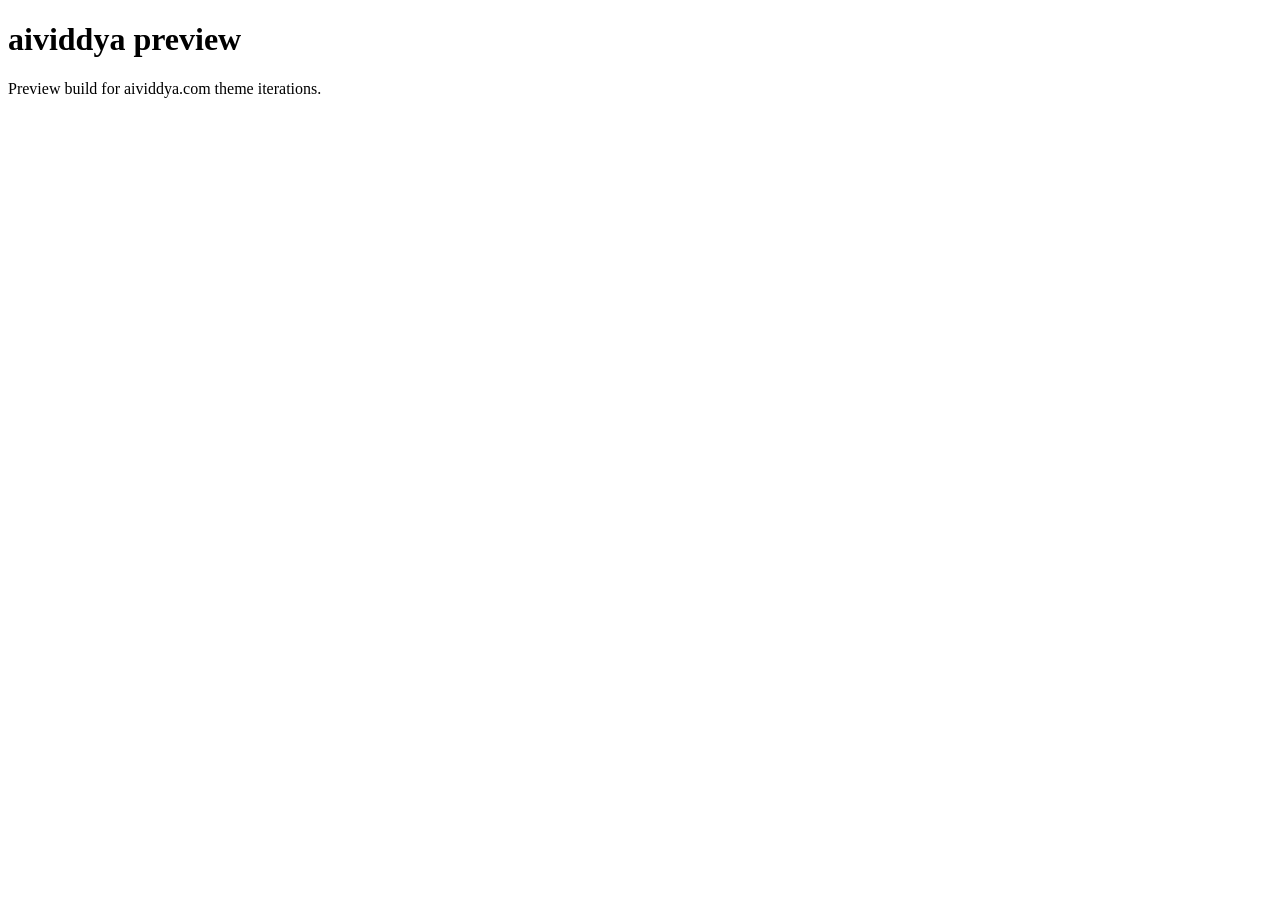
==== index.html @ b7824861 "Create index.html" ====
<!DOCTYPE html>
<html lang="en">
<head>
  <meta charset="utf-8">
  <meta name="viewport" content="width=device-width, initial-scale=1">
  <title>aividdya preview</title>
</head>
<body>
  <h1>aividdya preview</h1>
  <p>Preview build for aividdya.com theme iterations.</p>
</body>
</html>
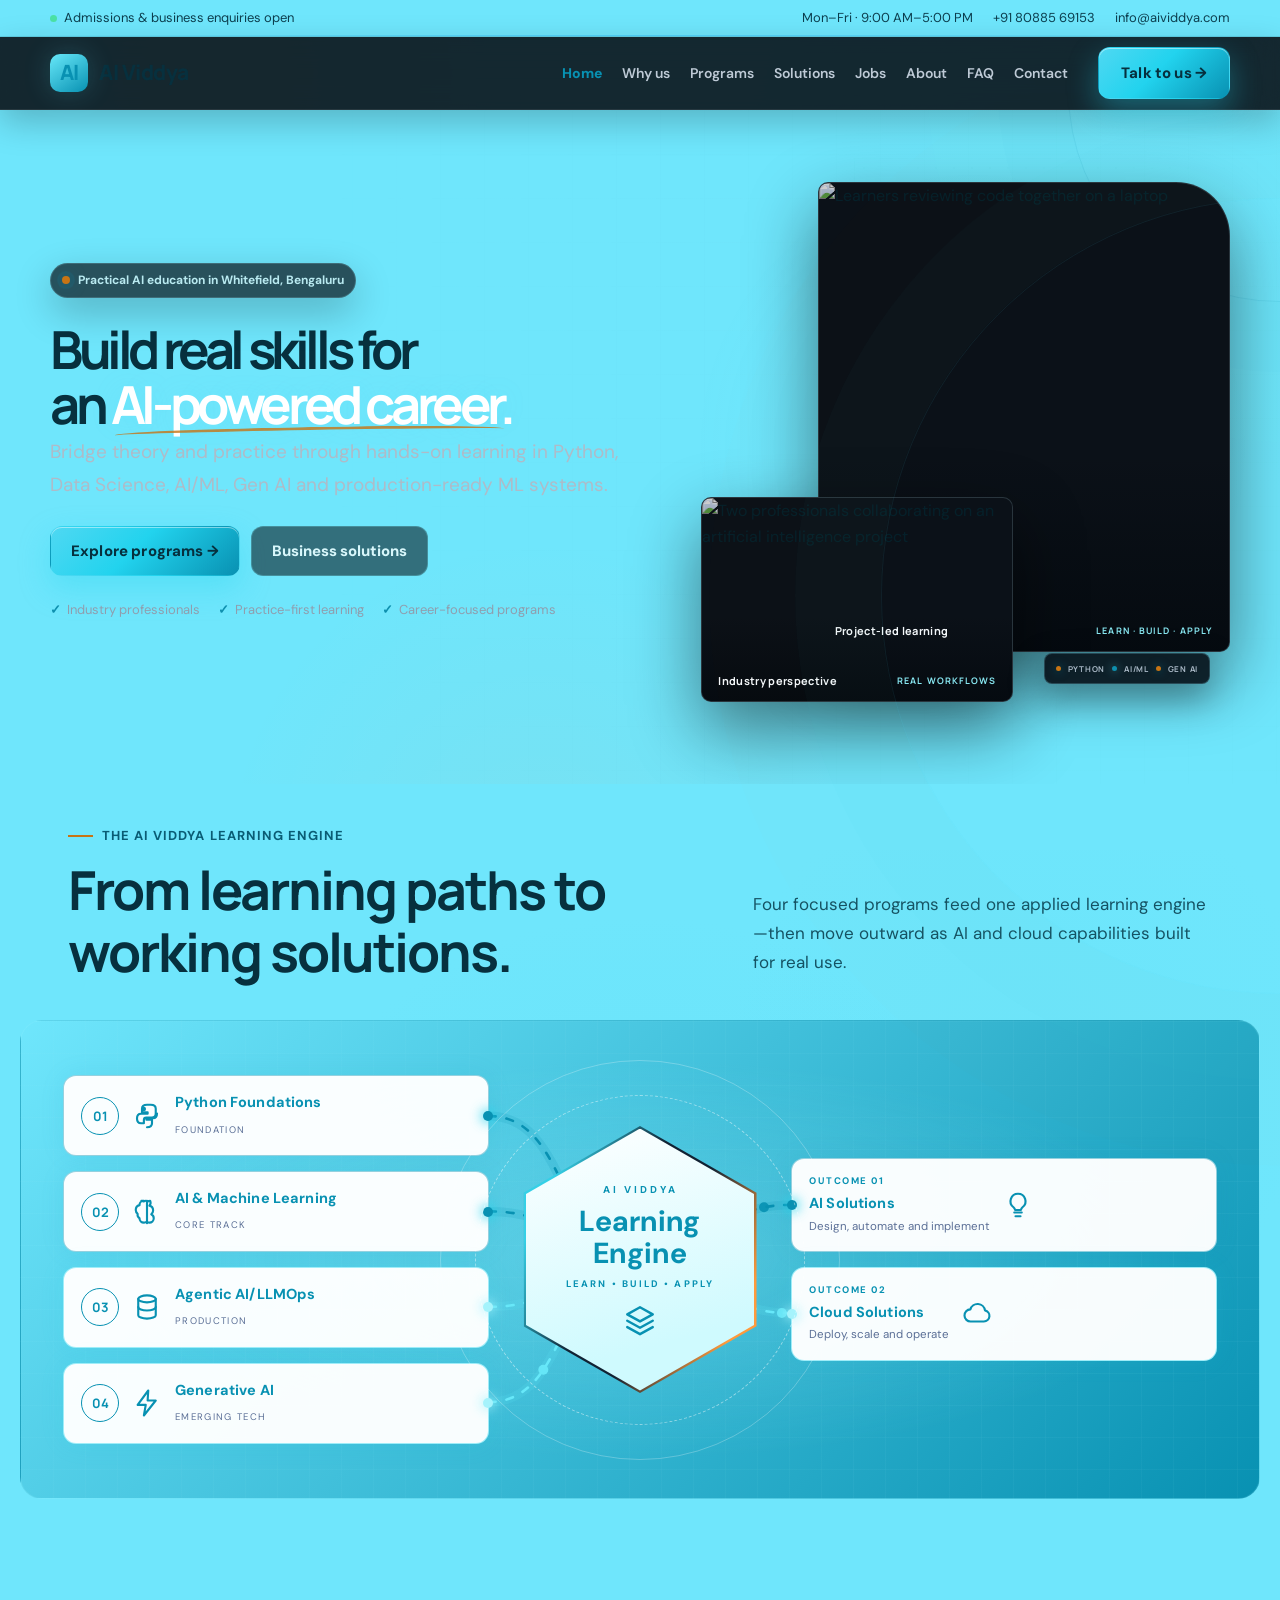
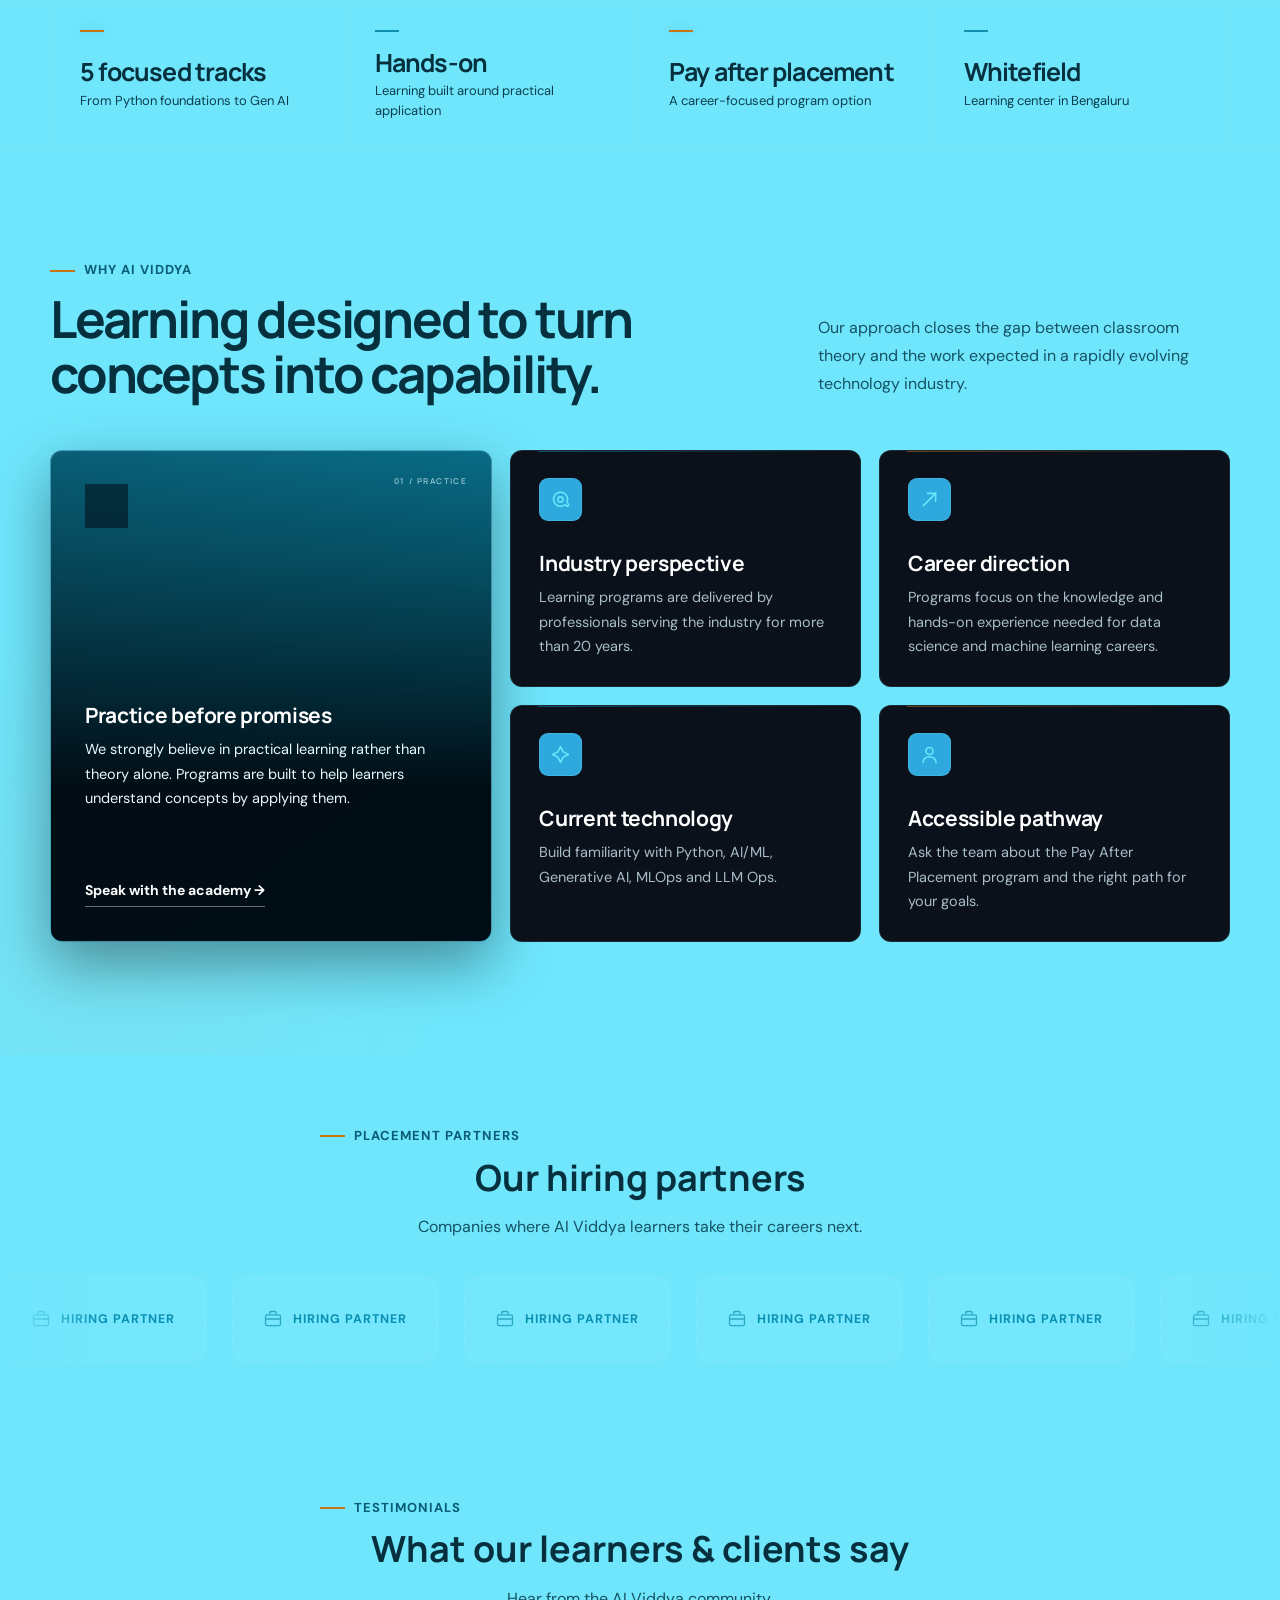
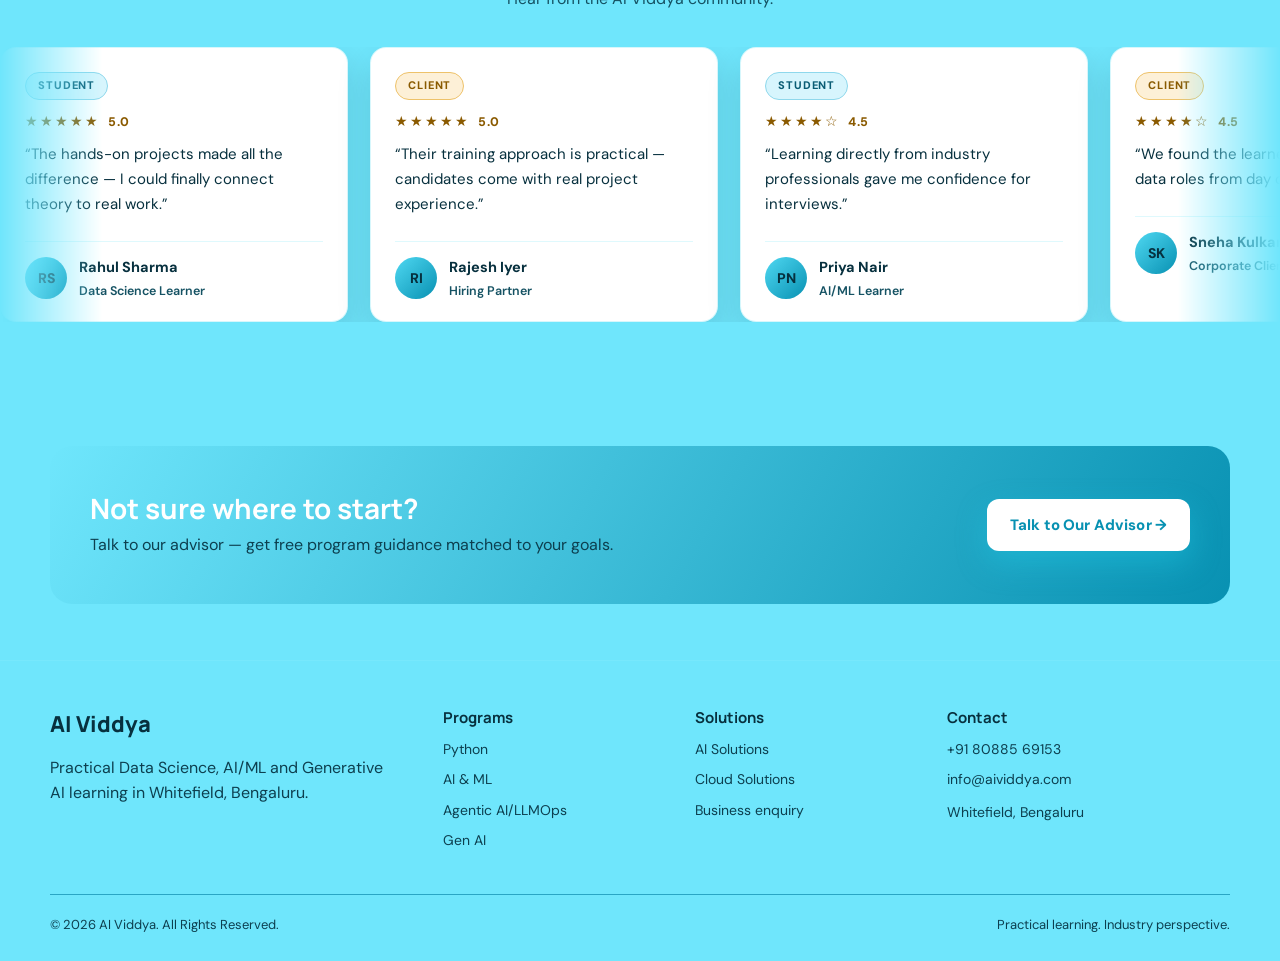
==== commit 13147ec5: "Preview build v1 - theme iteration" ====
--- a/index.html
+++ b/index.html
@@ -1,12 +1,143 @@
-<!DOCTYPE html>
+<!doctype html>
 <html lang="en">
 <head>
-  <meta charset="utf-8">
-  <meta name="viewport" content="width=device-width, initial-scale=1">
-  <title>aividdya preview</title>
+  <meta charset="utf-8" />
+  <meta name="viewport" content="width=device-width, initial-scale=1, viewport-fit=cover" />
+  <meta name="color-scheme" content="light dark" />
+  <link rel="icon" href="data:," />
+  <title>AI Viddya — Practical AI & Data Science Learning</title>
+  <meta name="description" content="Hands-on Python, AI/ML, Agentic AI/LLMOps, Generative AI and industrial training in Whitefield, Bengaluru." />
+  <link rel="preconnect" href="https://fonts.googleapis.com">
+  <link rel="preconnect" href="https://fonts.gstatic.com" crossorigin>
+  <link href="https://fonts.googleapis.com/css2?family=DM+Sans:wght@400;500;600;700&family=Manrope:wght@500;600;700;800&display=swap" rel="stylesheet">
+  
+
+
+
+<link rel="stylesheet" href="styles.css?v=20261014f">
 </head>
 <body>
-  <h1>aividdya preview</h1>
-  <p>Preview build for aividdya.com theme iterations.</p>
+<div class="utility"><div class="wrap"><span><span class="status-dot"></span>Admissions & business enquiries open</span><div class="utility-links"><span>Mon–Fri · 9:00 AM–5:00 PM</span><a href="tel:+918088569153">+91 80885 69153</a><a href="mailto:info@aividdya.com">info@aividdya.com</a></div></div></div>
+  <header><nav class="wrap"><a class="brand" href="index.html" aria-label="AI Viddya home"><span class="brand-mark">AI</span><span>AI Viddya</span></a><div class="navlinks" id="navlinks"><a href="index.html" class="active">Home</a><a href="why-us.html">Why us</a><a href="programs.html">Programs</a><a href="solutions.html">Solutions</a><a href="jobs.html">Jobs</a><a href="about.html">About</a><a href="faq.html">FAQ</a><a href="contact.html">Contact</a></div><a class="nav-cta" href="contact.html">Talk to us →</a><button class="menu" id="menu" aria-label="Open navigation" aria-expanded="false">☰</button></nav></header><section class="hero" id="home"><div class="wrap hero-grid"><div class="hero-copy"><div class="eyebrow">Practical AI education in Whitefield, Bengaluru</div><h1>Build real skills for an <span>AI-powered career.</span></h1><p>Bridge theory and practice through hands-on learning in Python, Data Science, AI/ML, Gen AI and production-ready ML systems.</p><div class="actions"><a class="btn primary" href="programs.html">Explore programs →</a><a class="btn secondary" href="solutions.html">Business solutions</a></div><div class="hero-note"><span>Industry professionals</span><span>Practice-first learning</span><span>Career-focused programs</span></div></div><div class="hero-gallery" aria-label="Hands-on AI and software learning"><figure class="hero-shot hero-shot-main"><img fetchpriority="high" decoding="async" src="assets/css-bg.jpg" alt="Learners reviewing code together on a laptop"><figcaption>Project-led learning <span>LEARN · BUILD · APPLY</span></figcaption></figure><figure class="hero-shot hero-shot-detail"><img loading="lazy" decoding="async" src="assets/about-img1.jpg" alt="Two professionals collaborating on an artificial intelligence project"><figcaption>Industry perspective <span>REAL WORKFLOWS</span></figcaption></figure><div class="hero-track" aria-hidden="true"><i></i><span>PYTHON</span><i></i><span>AI/ML</span><i></i><span>GEN AI</span></div></div></div></section>
+    <section class="engine-showcase pipeline-showcase" aria-labelledby="engine-title"><div class="wrap"><div class="orbital-heading"><div><div class="kicker">The AI Viddya learning engine</div><h2 id="engine-title">From learning paths to working solutions.</h2></div><p>Four focused programs feed one applied learning engine—then move outward as AI and cloud capabilities built for real use.</p></div><div class="le-stage" id="leStage" aria-label="AI Viddya Learning Engine: programs flowing into AI and cloud outcomes">
+      <div class="le-grid">
+        <div class="le-inputs">
+          <article class="le-card warm reveal" data-port="right"><span class="le-num">01</span><span class="le-ico"><svg viewBox="0 0 24 24" fill="none" stroke="currentColor" stroke-width="1.7" stroke-linecap="round" stroke-linejoin="round"><path d="M12 3c-2.5 0-4 1.2-4 3.2V9h4.5v1.2H7.2C5 10.2 4 11.6 4 14s1.2 3.8 3.2 3.8h2.3v-2.6c0-1 .8-1.9 1.9-1.9h4.4c1.9 0 3.2-1.3 3.2-3.5V6.2C19 4.2 17.5 3 15 3h-3z"/><circle cx="9.4" cy="6.4" r="1" fill="currentColor"/><path d="M12 21c2.5 0 4-1.2 4-3.2V15h-4.5v-1.2h5.3c2.2 0 3.2-1.4 3.2-3.8"/></svg></span><div class="le-txt"><strong>Python Foundations</strong><small>FOUNDATION</small></div><i class="le-dot"></i></article>
+          <article class="le-card warm reveal" data-port="right"><span class="le-num">02</span><span class="le-ico"><svg viewBox="0 0 24 24" fill="none" stroke="currentColor" stroke-width="1.7" stroke-linecap="round" stroke-linejoin="round"><path d="M9.5 3A3.5 3.5 0 0 0 6 6.5c-1.8.4-3 2-3 3.9 0 1.2.6 2.3 1.5 3A3.5 3.5 0 0 0 6 17c0 2 1.6 3.5 3.5 3.5.6 0 1.2-.2 1.7-.4.3 0 .7 0 1 0 .5.2 1.1.4 1.7.4 1.9 0 3.5-1.5 3.5-3.5 0-1.4-.8-2.6-2-3.2.9-.7 1.5-1.8 1.5-3 0-1.9-1.2-3.5-3-3.9A3.5 3.5 0 0 0 14.5 3c-.7 0-1.4.2-2 .6-.4-.3-1-.6-1.5-.6s-1.1.3-1.5.6c-.6-.4-1.3-.6-2-.6z"/><path d="M12 3v18"/></svg></span><div class="le-txt"><strong>AI &amp; Machine Learning</strong><small>CORE TRACK</small></div><i class="le-dot"></i></article>
+          <article class="le-card cool reveal" data-port="right"><span class="le-num">03</span><span class="le-ico"><svg viewBox="0 0 24 24" fill="none" stroke="currentColor" stroke-width="1.7" stroke-linecap="round" stroke-linejoin="round"><ellipse cx="12" cy="5.5" rx="7" ry="2.8"/><path d="M5 5.5v13c0 1.5 3.1 2.8 7 2.8s7-1.3 7-2.8v-13"/><path d="M5 12c0 1.5 3.1 2.8 7 2.8s7-1.3 7-2.8"/></svg></span><div class="le-txt"><strong>Agentic AI/LLMOps</strong><small>PRODUCTION</small></div><i class="le-dot"></i></article>
+          <article class="le-card cool reveal" data-port="right"><span class="le-num">04</span><span class="le-ico"><svg viewBox="0 0 24 24" fill="none" stroke="currentColor" stroke-width="1.7" stroke-linecap="round" stroke-linejoin="round"><path d="M13 2 4.5 13.5H11L9.5 22 19 10h-6.5L13 2z"/></svg></span><div class="le-txt"><strong>Generative AI</strong><small>EMERGING TECH</small></div><i class="le-dot"></i></article>
+        </div>
+        <div class="le-core-wrap">
+          <div class="le-ring r1" aria-hidden="true"></div>
+          <div class="le-ring r2" aria-hidden="true"></div>
+          <div class="le-hex-outer"><div class="le-hex">
+            <span class="le-brand">AI VIDDYA</span>
+            <strong>Learning<br>Engine</strong>
+            <em>LEARN &bull; BUILD &bull; APPLY</em>
+            <span class="le-layers"><svg viewBox="0 0 24 24" fill="none" stroke="currentColor" stroke-width="1.7" stroke-linecap="round" stroke-linejoin="round"><path d="M12 3 3 8l9 5 9-5-9-5z"/><path d="M3 12.5l9 5 9-5"/><path d="M3 17l9 5 9-5"/></svg></span>
+          </div></div>
+        </div>
+        <div class="le-outputs">
+          <article class="le-card outcome warm reveal" data-port="left"><div class="le-txt"><small class="le-k">OUTCOME 01</small><strong>AI Solutions</strong><em>Design, automate and implement</em></div><span class="le-ico"><svg viewBox="0 0 24 24" fill="none" stroke="currentColor" stroke-width="1.7" stroke-linecap="round" stroke-linejoin="round"><path d="M9 18h6M10 21h4"/><path d="M12 3a6 6 0 0 0-3.6 10.8c.7.6 1.1 1.3 1.3 2.2h4.6c.2-.9.6-1.6 1.3-2.2A6 6 0 0 0 12 3z"/></svg></span><i class="le-dot"></i></article>
+          <article class="le-card outcome cool reveal" data-port="left"><div class="le-txt"><small class="le-k">OUTCOME 02</small><strong>Cloud Solutions</strong><em>Deploy, scale and operate</em></div><span class="le-ico"><svg viewBox="0 0 24 24" fill="none" stroke="currentColor" stroke-width="1.7" stroke-linecap="round" stroke-linejoin="round"><path d="M17.5 18a4.5 4.5 0 0 0 .9-8.9A6 6 0 0 0 6.7 8.3 4.8 4.8 0 0 0 7 18h10.5z"/></svg></span><i class="le-dot"></i></article>
+        </div>
+      </div>
+      <svg class="le-wires" id="leWires" aria-hidden="true"></svg>
+    </div></div></section>
+    <div class="proof"><div class="wrap proof-grid"><div class="proof-item"><strong>5 focused tracks</strong><span>From Python foundations to Gen AI</span></div><div class="proof-item"><strong>Hands-on</strong><span>Learning built around practical application</span></div><div class="proof-item"><strong>Pay after placement</strong><span>A career-focused program option</span></div><div class="proof-item"><strong>Whitefield</strong><span>Learning center in Bengaluru</span></div></div></div>
+
+    <section class="why" id="why"><div class="wrap"><div class="section-head reveal"><div><div class="kicker">Why AI Viddya</div><h2>Learning designed to turn concepts into capability.</h2></div><p>Our approach closes the gap between classroom theory and the work expected in a rapidly evolving technology industry.</p></div><div class="why-grid"><article class="why-card feature reveal"><div><div class="icon" aria-hidden="true"><svg viewBox="0 0 24 24"><path d="M4 17l5-5 4 4 7-8"/><path d="M15 8h5v5"/></svg></div><h3>Practice before promises</h3><p>We strongly believe in practical learning rather than theory alone. Programs are built to help learners understand concepts by applying them.</p></div><a href="contact.html" style="font-weight:700">Speak with the academy →</a></article><article class="why-card reveal"><div class="icon" aria-hidden="true"><svg viewBox="0 0 24 24"><circle cx="12" cy="12" r="3"/><path d="M19.4 15a8 8 0 10-2.3 3l3 2 1.4-2.1z"/></svg></div><h3>Industry perspective</h3><p>Learning programs are delivered by professionals serving the industry for more than 20 years.</p></article><article class="why-card reveal"><div class="icon" aria-hidden="true"><svg viewBox="0 0 24 24"><path d="M5 19L19 5"/><path d="M10 5h9v9"/></svg></div><h3>Career direction</h3><p>Programs focus on the knowledge and hands-on experience needed for data science and machine learning careers.</p></article><article class="why-card reveal"><div class="icon" aria-hidden="true"><svg viewBox="0 0 24 24"><path d="M12 3l3 6 6 3-6 3-3 6-3-6-6-3 6-3z"/></svg></div><h3>Current technology</h3><p>Build familiarity with Python, AI/ML, Generative AI, MLOps and LLM Ops.</p></article><article class="why-card reveal"><div class="icon" aria-hidden="true"><svg viewBox="0 0 24 24"><circle cx="12" cy="8" r="4"/><path d="M4.5 21c.7-4.2 3.2-6.5 7.5-6.5s6.8 2.3 7.5 6.5"/></svg></div><h3>Accessible pathway</h3><p>Ask the team about the Pay After Placement program and the right path for your goals.</p></article></div></div></section>
+
+    
+<section class="partners" aria-label="Hiring partners"><div class="wrap"><div class="partners-head reveal"><div class="kicker">Placement partners</div><h2>Our hiring partners</h2><p>Companies where AI Viddya learners take their careers next.</p></div></div><div class="partners-marquee"><div class="partners-track"><div class="partner-logo" aria-hidden="true"><svg viewBox="0 0 24 24" width="20" height="20" fill="none" stroke="currentColor" stroke-width="1.6" aria-hidden="true"><rect x="3" y="7" width="18" height="13" rx="2"/><path d="M8 7V5a2 2 0 0 1 2-2h4a2 2 0 0 1 2 2v2M3 12h18"/></svg><span>Hiring Partner</span></div><div class="partner-logo" aria-hidden="true"><svg viewBox="0 0 24 24" width="20" height="20" fill="none" stroke="currentColor" stroke-width="1.6" aria-hidden="true"><rect x="3" y="7" width="18" height="13" rx="2"/><path d="M8 7V5a2 2 0 0 1 2-2h4a2 2 0 0 1 2 2v2M3 12h18"/></svg><span>Hiring Partner</span></div><div class="partner-logo" aria-hidden="true"><svg viewBox="0 0 24 24" width="20" height="20" fill="none" stroke="currentColor" stroke-width="1.6" aria-hidden="true"><rect x="3" y="7" width="18" height="13" rx="2"/><path d="M8 7V5a2 2 0 0 1 2-2h4a2 2 0 0 1 2 2v2M3 12h18"/></svg><span>Hiring Partner</span></div><div class="partner-logo" aria-hidden="true"><svg viewBox="0 0 24 24" width="20" height="20" fill="none" stroke="currentColor" stroke-width="1.6" aria-hidden="true"><rect x="3" y="7" width="18" height="13" rx="2"/><path d="M8 7V5a2 2 0 0 1 2-2h4a2 2 0 0 1 2 2v2M3 12h18"/></svg><span>Hiring Partner</span></div><div class="partner-logo" aria-hidden="true"><svg viewBox="0 0 24 24" width="20" height="20" fill="none" stroke="currentColor" stroke-width="1.6" aria-hidden="true"><rect x="3" y="7" width="18" height="13" rx="2"/><path d="M8 7V5a2 2 0 0 1 2-2h4a2 2 0 0 1 2 2v2M3 12h18"/></svg><span>Hiring Partner</span></div><div class="partner-logo" aria-hidden="true"><svg viewBox="0 0 24 24" width="20" height="20" fill="none" stroke="currentColor" stroke-width="1.6" aria-hidden="true"><rect x="3" y="7" width="18" height="13" rx="2"/><path d="M8 7V5a2 2 0 0 1 2-2h4a2 2 0 0 1 2 2v2M3 12h18"/></svg><span>Hiring Partner</span></div><div class="partner-logo" aria-hidden="true"><svg viewBox="0 0 24 24" width="20" height="20" fill="none" stroke="currentColor" stroke-width="1.6" aria-hidden="true"><rect x="3" y="7" width="18" height="13" rx="2"/><path d="M8 7V5a2 2 0 0 1 2-2h4a2 2 0 0 1 2 2v2M3 12h18"/></svg><span>Hiring Partner</span></div><div class="partner-logo" aria-hidden="true"><svg viewBox="0 0 24 24" width="20" height="20" fill="none" stroke="currentColor" stroke-width="1.6" aria-hidden="true"><rect x="3" y="7" width="18" height="13" rx="2"/><path d="M8 7V5a2 2 0 0 1 2-2h4a2 2 0 0 1 2 2v2M3 12h18"/></svg><span>Hiring Partner</span></div><div class="partner-logo" aria-hidden="true"><svg viewBox="0 0 24 24" width="20" height="20" fill="none" stroke="currentColor" stroke-width="1.6" aria-hidden="true"><rect x="3" y="7" width="18" height="13" rx="2"/><path d="M8 7V5a2 2 0 0 1 2-2h4a2 2 0 0 1 2 2v2M3 12h18"/></svg><span>Hiring Partner</span></div><div class="partner-logo" aria-hidden="true"><svg viewBox="0 0 24 24" width="20" height="20" fill="none" stroke="currentColor" stroke-width="1.6" aria-hidden="true"><rect x="3" y="7" width="18" height="13" rx="2"/><path d="M8 7V5a2 2 0 0 1 2-2h4a2 2 0 0 1 2 2v2M3 12h18"/></svg><span>Hiring Partner</span></div><div class="partner-logo" aria-hidden="true"><svg viewBox="0 0 24 24" width="20" height="20" fill="none" stroke="currentColor" stroke-width="1.6" aria-hidden="true"><rect x="3" y="7" width="18" height="13" rx="2"/><path d="M8 7V5a2 2 0 0 1 2-2h4a2 2 0 0 1 2 2v2M3 12h18"/></svg><span>Hiring Partner</span></div><div class="partner-logo" aria-hidden="true"><svg viewBox="0 0 24 24" width="20" height="20" fill="none" stroke="currentColor" stroke-width="1.6" aria-hidden="true"><rect x="3" y="7" width="18" height="13" rx="2"/><path d="M8 7V5a2 2 0 0 1 2-2h4a2 2 0 0 1 2 2v2M3 12h18"/></svg><span>Hiring Partner</span></div>
+<!-- PARTNER LOGOS: replace each placeholder tile below with <img src="assets/partners/company-logo.png" alt="Company Name">. Client to provide real logos. Tiles are duplicated for a seamless loop. -->
+
+
+</div></div></section>
+<section class="testimonials" aria-label="Testimonials"><div class="wrap"><div class="partners-head reveal"><div class="kicker">Testimonials</div><h2>What our learners &amp; clients say</h2><p>Hear from the AI Viddya community.</p></div></div>
+<!-- PLACEHOLDER TESTIMONIALS: design placeholders only. Replace with real client/student feedback (names + quotes + photos) when received from the client. Do NOT publish as-is. -->
+<div class="t-marquee"><!-- PLACEHOLDER TESTIMONIALS: fictional names/quotes for design only. Replace with REAL client/student feedback before publishing. Do NOT go live as-is. --><div class="t-track"><article class="t-card"><span class="t-tag t-student">Student</span><div class="t-stars">★★★★★<span class="t-rating">5.0</span></div><p>&ldquo;The hands-on projects made all the difference — I could finally connect theory to real work.&rdquo;</p><div class="t-person"><span class="t-avatar">RS</span><span class="t-who"><span class="t-name">Rahul Sharma</span><span class="t-role">Data Science Learner</span></span></div></article><article class="t-card"><span class="t-tag t-client">Client</span><div class="t-stars">★★★★★<span class="t-rating">5.0</span></div><p>&ldquo;Their training approach is practical — candidates come with real project experience.&rdquo;</p><div class="t-person"><span class="t-avatar">RI</span><span class="t-who"><span class="t-name">Rajesh Iyer</span><span class="t-role">Hiring Partner</span></span></div></article><article class="t-card"><span class="t-tag t-student">Student</span><div class="t-stars">★★★★☆<span class="t-rating">4.5</span></div><p>&ldquo;Learning directly from industry professionals gave me confidence for interviews.&rdquo;</p><div class="t-person"><span class="t-avatar">PN</span><span class="t-who"><span class="t-name">Priya Nair</span><span class="t-role">AI/ML Learner</span></span></div></article><article class="t-card"><span class="t-tag t-client">Client</span><div class="t-stars">★★★★☆<span class="t-rating">4.5</span></div><p>&ldquo;We found the learners well-prepared for data roles from day one.&rdquo;</p><div class="t-person"><span class="t-avatar">SK</span><span class="t-who"><span class="t-name">Sneha Kulkarni</span><span class="t-role">Corporate Client</span></span></div></article><article class="t-card"><span class="t-tag t-student">Student</span><div class="t-stars">★★★★★<span class="t-rating">5.0</span></div><p>&ldquo;The placement support helped me understand what employers actually look for.&rdquo;</p><div class="t-person"><span class="t-avatar">AV</span><span class="t-who"><span class="t-name">Amit Verma</span><span class="t-role">Gen AI Learner</span></span></div></article><article class="t-card"><span class="t-tag t-client">Client</span><div class="t-stars">★★★★★<span class="t-rating">5.0</span></div><p>&ldquo;A reliable partner for building job-ready AI talent.&rdquo;</p><div class="t-person"><span class="t-avatar">VM</span><span class="t-who"><span class="t-name">Vikram Mehta</span><span class="t-role">Industry Client</span></span></div></article><article class="t-card"><span class="t-tag t-student">Student</span><div class="t-stars">★★★★★<span class="t-rating">5.0</span></div><p>&ldquo;The hands-on projects made all the difference — I could finally connect theory to real work.&rdquo;</p><div class="t-person"><span class="t-avatar">RS</span><span class="t-who"><span class="t-name">Rahul Sharma</span><span class="t-role">Data Science Learner</span></span></div></article><article class="t-card"><span class="t-tag t-client">Client</span><div class="t-stars">★★★★★<span class="t-rating">5.0</span></div><p>&ldquo;Their training approach is practical — candidates come with real project experience.&rdquo;</p><div class="t-person"><span class="t-avatar">RI</span><span class="t-who"><span class="t-name">Rajesh Iyer</span><span class="t-role">Hiring Partner</span></span></div></article><article class="t-card"><span class="t-tag t-student">Student</span><div class="t-stars">★★★★☆<span class="t-rating">4.5</span></div><p>&ldquo;Learning directly from industry professionals gave me confidence for interviews.&rdquo;</p><div class="t-person"><span class="t-avatar">PN</span><span class="t-who"><span class="t-name">Priya Nair</span><span class="t-role">AI/ML Learner</span></span></div></article><article class="t-card"><span class="t-tag t-client">Client</span><div class="t-stars">★★★★☆<span class="t-rating">4.5</span></div><p>&ldquo;We found the learners well-prepared for data roles from day one.&rdquo;</p><div class="t-person"><span class="t-avatar">SK</span><span class="t-who"><span class="t-name">Sneha Kulkarni</span><span class="t-role">Corporate Client</span></span></div></article><article class="t-card"><span class="t-tag t-student">Student</span><div class="t-stars">★★★★★<span class="t-rating">5.0</span></div><p>&ldquo;The placement support helped me understand what employers actually look for.&rdquo;</p><div class="t-person"><span class="t-avatar">AV</span><span class="t-who"><span class="t-name">Amit Verma</span><span class="t-role">Gen AI Learner</span></span></div></article><article class="t-card"><span class="t-tag t-client">Client</span><div class="t-stars">★★★★★<span class="t-rating">5.0</span></div><p>&ldquo;A reliable partner for building job-ready AI talent.&rdquo;</p><div class="t-person"><span class="t-avatar">VM</span><span class="t-who"><span class="t-name">Vikram Mehta</span><span class="t-role">Industry Client</span></span></div></article></div></div></section>
+
+    <div class="wrap"><div class="cta-band"><div><h2>Not sure where to start?</h2><p>Talk to our advisor — get free program guidance matched to your goals.</p></div><a class="btn primary" href="contact.html" style="background:#fff;color:#0891b2">Talk to Our Advisor →</a></div></div><footer><div class="wrap"><div class="footer-grid"><div><div class="footer-brand">AI Viddya</div><p style="max-width:340px">Practical Data Science, AI/ML and Generative AI learning in Whitefield, Bengaluru.</p></div><div class="footer-col"><h3>Programs</h3><a href="programs.html">Python</a><a href="programs.html">AI & ML</a><a href="programs.html">Agentic AI/LLMOps</a><a href="programs.html">Gen AI</a></div><div class="footer-col"><h3>Solutions</h3><a href="solutions.html">AI Solutions</a><a href="solutions.html">Cloud Solutions</a><a href="contact.html">Business enquiry</a></div><div class="footer-col"><h3>Contact</h3><a href="tel:+918088569153">+91 80885 69153</a><a href="mailto:info@aividdya.com">info@aividdya.com</a><span style="font-size:14px">Whitefield, Bengaluru</span></div></div><div class="copyright"><span>© 2026 AI Viddya. All Rights Reserved.</span><span>Practical learning. Industry perspective.</span></div></div></footer>
+<script>
+    (function(){
+      document.querySelectorAll('a[href^="#"]').forEach(function(a){a.addEventListener('click',function(e){var id=a.getAttribute('href').slice(1),el=id?document.getElementById(id):null;if(el){e.preventDefault();el.scrollIntoView({behavior:'smooth',block:'start'});history.replaceState(null,'',location.pathname+location.search)}})});
+      /* Learning Engine wires: self-healing aligned connectors */
+      (function(){
+        var stage=document.getElementById('leStage'),svg=document.getElementById('leWires');
+        if(!stage||!svg)return;
+        var NS='http://www.w3.org/2000/svg',lastKey='__init__';
+        function posKey(){
+          var k='';
+          var cards=document.querySelectorAll('#leStage .le-card');
+          for(var i=0;i<cards.length;i++){var r=cards[i].getBoundingClientRect();k+=Math.round(r.left)+':'+Math.round(r.top)+':'+Math.round(r.width)+':'+Math.round(r.height)+';';}
+          return k;
+        }
+        function draw(){
+          if(window.innerWidth<=900){svg.innerHTML='';return}
+          var sr=stage.getBoundingClientRect();
+          svg.setAttribute('viewBox','0 0 '+sr.width+' '+sr.height);
+          while(svg.firstChild)svg.removeChild(svg.firstChild);
+          var hex=document.querySelector('.le-hex-outer');
+          if(!hex)return;
+          var hr=hex.getBoundingClientRect();
+          var hx=hr.left+hr.width/2-sr.left, hy=hr.top+hr.height/2-sr.top;
+          var cards=document.querySelectorAll('#leStage .le-card');
+          for(var idx=0;idx<cards.length;idx++){
+            (function(card,idx){
+              var warm=card.classList.contains('warm');
+              var col=warm?'#0891b2':'#67e8f9';
+              var r=card.getBoundingClientRect();
+              var right=card.getAttribute('data-port')==='right';
+              /* dot center: dot is 10px at top:50% with -5px offsets => x=border edge -/+1 */
+              var x1=right?(r.right-sr.left-1):(r.left-sr.left+1);
+              var y1=r.top+r.height/2-sr.top;
+              var dx=Math.abs(hx-x1)*0.55;
+              var f=function(n){return n.toFixed(1)};
+              var d='M'+f(x1)+' '+f(y1)+' C'+f(x1+(right?dx:-dx))+' '+f(y1)+', '+f(hx+(right?-dx:dx))+' '+f(hy)+', '+f(hx)+' '+f(hy);
+              var pid='lePath'+idx;
+              var glow=document.createElementNS(NS,'path');
+              glow.setAttribute('d',d);glow.setAttribute('class','le-wire-glow');glow.setAttribute('stroke',col);
+              var wire=document.createElementNS(NS,'path');
+              wire.setAttribute('d',d);wire.setAttribute('class','le-wire');wire.setAttribute('stroke',col);wire.setAttribute('id',pid);
+              svg.appendChild(glow);svg.appendChild(wire);
+              var dot=document.createElementNS(NS,'circle');
+              dot.setAttribute('r','5');dot.setAttribute('fill',col);
+              dot.setAttribute('opacity','0.92');
+              var am=document.createElementNS(NS,'animateMotion');
+              am.setAttribute('dur',(2.4+idx*0.35)+'s');am.setAttribute('repeatCount','indefinite');
+              am.setAttribute('begin',(idx*0.4)+'s');
+              var mp=document.createElementNS(NS,'mpath');
+              mp.setAttribute('href','#'+pid);
+              am.appendChild(mp);dot.appendChild(am);svg.appendChild(dot);
+            })(cards[idx],idx);
+          }
+        }
+        function check(){
+          if(window.innerWidth<=900){if(svg.firstChild)svg.innerHTML='';lastKey='__init__';return}
+          var k=posKey();
+          if(k!==lastKey){lastKey=k;draw();}
+        }
+        draw();lastKey=posKey();
+        var iv=setInterval(check,700);
+        window.addEventListener('resize',function(){lastKey='__init__';check();});
+        window.addEventListener('load',function(){setTimeout(check,500);setTimeout(check,1500);});
+        if(document.hidden!==undefined){document.addEventListener('visibilitychange',function(){if(!document.hidden)check();});}
+      })();
+
+      var menu=document.getElementById('menu'), nav=document.getElementById('navlinks');
+      menu.addEventListener('click',function(){var open=nav.classList.toggle('open');menu.setAttribute('aria-expanded',String(open));menu.textContent=open?'×':'☰'});
+      nav.querySelectorAll('a').forEach(function(a){a.addEventListener('click',function(){nav.classList.remove('open');menu.setAttribute('aria-expanded','false');menu.textContent='☰'})});
+      document.querySelectorAll('.faq-q').forEach(function(btn){btn.addEventListener('click',function(){btn.parentElement.classList.toggle('open')})});
+      
+      (function(){var __ef=document.getElementById('enquiryForm');if(__ef)__ef.addEventListener('submit',function(e){e.preventDefault();var f=e.currentTarget,btn=f.querySelector('button[type="submit"]'),ok=document.getElementById('formSuccess');var n=f.name.value.trim(),p=f.phone.value.trim(),i=f.interest.value,m=f.message.value.trim();btn.disabled=true;var orig=btn.textContent;btn.textContent='Sending...';fetch('https://formsubmit.co/ajax/kaushal.tekconz@gmail.com',{method:'POST',headers:{'Content-Type':'application/json','Accept':'application/json'},body:JSON.stringify({name:n,phone:p,interest:i,message:m,_subject:'New Website Enquiry: '+i,_template:'table',_captcha:'false',_honey:''})}).then(function(r){if(!r.ok)throw 0;return r.json()}).then(function(){ok.style.display='block';ok.textContent='Thank you, '+n.split(' ')[0]+'! Your enquiry has been sent. We will contact you within 24 hours.';f.reset();btn.disabled=false;btn.textContent=orig;}).catch(function(){btn.disabled=false;btn.textContent=orig;window.location.href='mailto:kaushal.tekconz@gmail.com?subject='+encodeURIComponent('Enquiry: '+i)+'\u0026body='+encodeURIComponent('Name: '+n+'\nPhone: '+p+'\nInterest: '+i+'\n\n'+m)});});})();
+      var progress=document.getElementById('scrollProgress'),ticking=false;if(!progress){progress={style:{}};}
+      function updateProgress(){var max=document.documentElement.scrollHeight-window.innerHeight;var ratio=max>0?window.scrollY/max:0;progress.style.transform='scaleX('+Math.min(1,Math.max(0,ratio))+')';ticking=false}
+      window.addEventListener('scroll',function(){if(!ticking){requestAnimationFrame(updateProgress);ticking=true}},{passive:true});updateProgress();
+      var stage=document.getElementById('pipelineStage');
+      if(stage&&window.matchMedia('(prefers-reduced-motion: no-preference)').matches){stage.addEventListener('pointermove',function(e){var r=stage.getBoundingClientRect();stage.style.setProperty('--mx',((e.clientX-r.left)/r.width-.5)*18);stage.style.setProperty('--my',((e.clientY-r.top)/r.height-.5)*18)});stage.addEventListener('pointerleave',function(){stage.style.setProperty('--mx',0);stage.style.setProperty('--my',0)})}
+      if('IntersectionObserver' in window){var io=new IntersectionObserver(function(es){es.forEach(function(e){if(e.isIntersecting){e.target.classList.add('visible');io.unobserve(e.target)}})},{threshold:.08});document.querySelectorAll('.reveal').forEach(function(el){io.observe(el)})}else{document.querySelectorAll('.reveal').forEach(function(el){el.classList.add('visible')})}
+    })();
+  </script>
 </body>
-</html>
+</html>
--- a/styles.css
+++ b/styles.css
@@ -0,0 +1,111 @@
+:root{color-scheme:light dark;--ink:#10233f;--muted:#52647b;--bg:#f8fbff;--paper:#ffffff;--soft:#eef5ff;--navy:#0b1f3a;--blue:#0891b2;--blue2:#53d2f5;--cyan:#67e8f9;--gold:#0891b2;--line:#dce6f2;--shadow:0 20px 55px rgba(13,44,81,.12);--green:#1d9b69}@media(prefers-color-scheme:dark) and (min-width:99999px){:root{--ink:#edf5ff;--muted:#b6c7db;--bg:#081321;--paper:#0e1d30;--soft:#122744;--navy:#6fe6fc;--blue:#5aa0ff;--blue2:#80b8ff;--cyan:#36d2eb;--gold:#ffd16b;--line:#29405e;--shadow:0 20px 55px rgba(0,0,0,.35);--green:#51d49d}}*{box-sizing:border-box}html{scroll-behavior:smooth;scroll-padding-top:86px}body{margin:0;background:var(--bg);color:var(--ink);font-family:"DM Sans",sans-serif;line-height:1.6}a{color:inherit;text-decoration:none}img{display:block;max-width:100%}button,input,select,textarea{font:inherit}.wrap{width:min(1180px,calc(100% - 40px));margin:auto}.utility{background:var(--navy);color:#d9e9ff;font-size:13px}.utility .wrap{min-height:36px;display:flex;align-items:center;justify-content:space-between;gap:16px}.utility-links{display:flex;gap:20px;align-items:center}.utility a:hover{text-decoration:underline}.status-dot{width:7px;height:7px;border-radius:50%;background:#4be1a5;display:inline-block;margin-right:7px}header{position:sticky;top:0;z-index:30;background:color-mix(in srgb,var(--paper) 94%,transparent);backdrop-filter:blur(14px);border-bottom:1px solid var(--line)}nav{height:72px;display:flex;align-items:center;gap:30px}.brand{display:flex;align-items:center;gap:11px;margin-right:auto;font-family:Manrope,sans-serif;font-weight:800;font-size:21px;letter-spacing:-.5px}.brand-mark{width:38px;height:38px;border-radius:10px;background:var(--blue);display:grid;place-items:center;color:white;font-weight:800;box-shadow:inset 0 -5px 12px rgba(0,0,0,.15)}.navlinks{display:flex;gap:26px;align-items:center;font-size:14px;font-weight:600}.navlinks a:hover{color:var(--blue)}.nav-cta,.btn{display:inline-flex;align-items:center;justify-content:center;gap:9px;border-radius:12px;padding:13px 22px;font-weight:800;font-size:15px;border:1px solid transparent;cursor:pointer;transition:transform .18s ease,box-shadow .18s ease}.nav-cta,.btn.primary{background:var(--blue);color:white}.nav-cta:hover,.btn.primary:hover{transform:translateY(-2px);box-shadow:0 18px 40px rgba(34,211,238,.5),inset 0 1px 0 rgba(255,255,255,.45)}.btn.secondary{border-color:color-mix(in srgb,var(--ink) 25%,transparent);background:transparent;color:var(--ink)}.btn.secondary:hover{border-color:var(--blue);color:var(--blue)}.menu{display:none;background:none;border:0;color:var(--ink);font-size:25px}.hero{position:relative;overflow:hidden;padding:70px 0 76px;background:var(--paper)}.hero:before{content:"";position:absolute;inset:auto -15% -60% 45%;height:650px;background:radial-gradient(circle,rgba(19,185,215,.14),transparent 60%);pointer-events:none}.hero-grid{display:grid;grid-template-columns:1.06fr .94fr;align-items:center;gap:70px}.eyebrow{display:inline-flex;align-items:center;gap:8px;color:var(--blue2);font-weight:700;font-size:14px;margin-bottom:18px}.eyebrow:before{content:"";width:26px;height:3px;background:var(--cyan);border-radius:3px}h1,h2,h3{font-family:Manrope,sans-serif;margin:0;line-height:1.15}h1{font-size:clamp(43px,5vw,72px);letter-spacing:-3px;max-width:700px}h1 span{color:var(--blue)}.hero p{font-size:19px;color:var(--muted);max-width:620px;margin:24px 0 30px}.actions{display:flex;gap:12px;flex-wrap:wrap}.hero-note{margin-top:20px;display:flex;gap:16px;flex-wrap:wrap;font-size:14px;color:var(--muted)}.hero-note span:before{content:"✓";color:var(--green);font-weight:800;margin-right:6px}.hero-art{position:relative}.hero-photo{height:520px;width:100%;object-fit:cover;border-radius:8px 80px 8px 8px;box-shadow:var(--shadow)}.floating-card{position:absolute;left:-35px;bottom:35px;background:var(--paper);border:1px solid var(--line);box-shadow:var(--shadow);padding:17px 20px;border-radius:12px;width:230px}.floating-card strong{display:block;font-family:Manrope;font-size:28px;color:var(--blue)}.floating-card span{font-size:13px;color:var(--muted)}.proof{background:var(--navy);color:white}.proof-grid{display:grid;grid-template-columns:repeat(4,1fr)}.proof-item{padding:28px 25px;border-right:1px solid rgba(255,255,255,.13)}.proof-item:last-child{border:0}.proof-item strong{display:block;font:700 27px Manrope;color:#07303e}.proof-item span{color:#0d3f4f;font-size:14px}section{padding:90px 0}.section-head{display:flex;justify-content:space-between;align-items:end;gap:25px;margin-bottom:38px}.section-head>div{max-width:710px}.kicker{color:var(--blue);font-weight:700;margin-bottom:10px}.section-head h2,.about-copy h2,.contact-copy h2{font-size:clamp(32px,4vw,48px);letter-spacing:-1.7px}.section-head p,.about-copy p,.contact-copy p{color:var(--muted);font-size:17px;margin:14px 0 0}.why{background:var(--bg)}.why-grid{display:grid;grid-template-columns:1.2fr 1fr 1fr;gap:18px}.why-card{background:var(--paper);border:1px solid var(--line);padding:30px;border-radius:14px}.why-card.feature{background:var(--blue);color:#fff;grid-row:span 2;display:flex;flex-direction:column;justify-content:space-between;min-height:360px}.why-card.feature p{color:#dfeeff}.icon{width:43px;height:43px;border-radius:9px;background:var(--soft);display:grid;place-items:center;color:var(--blue);margin-bottom:34px}.feature .icon{background:rgba(255,255,255,.16);color:white}.why-card h3{font-size:21px}.why-card p{color:var(--muted);margin:10px 0 0;font-size:15px}.programs{background:var(--paper)}.program-grid{display:grid;grid-template-columns:repeat(12,1fr);gap:20px}.program{grid-column:span 4;background:var(--bg);border:1px solid var(--line);overflow:hidden;border-radius:12px;display:flex;flex-direction:column}.program:nth-child(4){grid-column:span 6}.program:nth-child(5){grid-column:span 6}.program img{height:190px;width:100%;object-fit:cover}.program-body{padding:23px;display:flex;flex-direction:column;flex:1}.program small{font-weight:700;color:var(--blue)}.program h3{font-size:23px;margin:8px 0}.program p{color:var(--muted);font-size:15px;margin:0 0 18px}.learn{margin-top:auto;font-weight:700;color:var(--blue)}.solutions{background:var(--navy);color:white;position:relative;overflow:hidden}.solutions .section-head p{color:#0d3f4f}.solution-grid{display:grid;grid-template-columns:1fr 1fr;gap:22px}.solution-card{position:relative;min-height:430px;border-radius:14px;overflow:hidden;padding:36px;display:flex;align-items:flex-end}.solution-card img{position:absolute;inset:0;width:100%;height:100%;object-fit:cover}.solution-card:after{content:"";position:absolute;inset:0;background:linear-gradient(0deg,rgba(2,13,29,.96) 0%,rgba(5,18,38,.68) 53%,rgba(5,18,38,.15) 100%)}.solution-content{position:relative;z-index:1}.solution-card h3{font-size:31px}.solution-card p{color:#d3e2f2;max-width:500px}.taglist{display:flex;flex-wrap:wrap;gap:8px;margin-top:18px}.taglist span{border:1px solid rgba(255,255,255,.28);padding:6px 10px;border-radius:5px;font-size:13px;background:rgba(0,0,0,.15)}.process{background:var(--bg)}.steps{display:grid;grid-template-columns:repeat(4,1fr);gap:0;border-top:1px solid var(--line)}.step{padding:30px 28px 0 0;position:relative}.step:not(:last-child):after{content:"";position:absolute;right:20px;top:-5px;width:9px;height:9px;background:var(--cyan);border-radius:50%}.num{font:800 50px Manrope;color:color-mix(in srgb,var(--blue) 25%,var(--bg));line-height:1}.step h3{font-size:20px;margin:8px 0}.step p{color:var(--muted);font-size:15px}.testimonial{padding:70px 0;background:var(--paper)}.quote{display:grid;grid-template-columns:260px 1fr;gap:50px;align-items:center;background:var(--soft);border-radius:18px;padding:44px}.quote-badge{height:190px;background:var(--blue);border-radius:12px;display:grid;place-items:center;color:#fff;font:800 62px Manrope}.quote blockquote{font:600 clamp(21px,3vw,30px) Manrope;line-height:1.45;margin:0}.quote cite{display:block;margin-top:22px;color:var(--muted);font-style:normal}.quote-controls{display:flex;gap:8px;margin-top:22px}.quote-controls button{width:39px;height:39px;border-radius:50%;border:1px solid var(--line);background:var(--paper);color:var(--ink);cursor:pointer}.about{background:var(--bg)}.about-grid{display:grid;grid-template-columns:1fr 1fr;gap:70px;align-items:center}.about-visual{position:relative}.about-visual img{width:100%;height:520px;object-fit:cover;border-radius:60px 8px 8px 8px}.mission-grid{display:grid;grid-template-columns:1fr 1fr;gap:14px;margin-top:25px}.mission{padding:20px;border-top:3px solid var(--blue);background:var(--paper)}.mission h3{font-size:18px}.mission p{font-size:14px;margin:7px 0 0}.about-checks{list-style:none;padding:0;margin:23px 0}.about-checks li{margin:11px 0;padding-left:27px;position:relative}.about-checks li:before{content:"✓";position:absolute;left:0;color:var(--green);font-weight:800}.faq{background:var(--paper)}.faq-grid{display:grid;grid-template-columns:.72fr 1.28fr;gap:65px}.faq-intro{position:sticky;top:115px;align-self:start}.faq-intro h2{font-size:42px}.faq-item{border-bottom:1px solid var(--line)}.faq-q{width:100%;padding:22px 0;display:flex;justify-content:space-between;gap:20px;text-align:left;background:none;border:0;color:var(--ink);font-weight:700;cursor:pointer}.faq-q span:last-child{font-size:22px;color:var(--blue)}.faq-a{display:grid;grid-template-rows:0fr;transition:grid-template-rows .25s}.faq-a>div{overflow:hidden}.faq-a p{margin:0 30px 20px 0;color:var(--muted)}.faq-item.open .faq-a{grid-template-rows:1fr}.faq-item.open .faq-q span:last-child{transform:rotate(45deg)}.contact{background:var(--navy);color:white}.contact-grid{display:grid;grid-template-columns:.82fr 1.18fr;gap:70px}.contact-copy p{color:#bcd0e7}.contact-list{margin-top:30px;display:grid;gap:16px}.contact-list a,.contact-list div{display:flex;gap:13px;align-items:flex-start;color:#e4f0fd}.contact-icon{width:34px;height:34px;flex:0 0 34px;border-radius:8px;background:rgba(255,255,255,.1);display:grid;place-items:center}.form{background:var(--paper);color:var(--ink);padding:34px;border-radius:14px}.form h3{font-size:25px;margin-bottom:22px}.fields{display:grid;grid-template-columns:1fr 1fr;gap:15px}.field.full{grid-column:1/-1}.field label{display:block;font-size:13px;font-weight:700;margin:0 0 6px}.field input,.field select,.field textarea{width:100%;border:1px solid var(--line);background:var(--bg);color:var(--ink);padding:12px 13px;border-radius:7px;outline:none}.field input:focus,.field select:focus,.field textarea:focus{border-color:var(--blue)}.field textarea{min-height:100px;resize:vertical}.form .btn{width:100%;margin-top:16px}.form-note{font-size:12px;color:var(--muted);margin:10px 0 0;text-align:center}.form-success{display:none;margin-top:14px;padding:11px;background:color-mix(in srgb,var(--green) 14%,var(--paper));color:var(--green);font-weight:700;border-radius:7px}footer{background:#6fe6fc;color:#0d3f4f;padding:48px 0 25px}.footer-grid{display:grid;grid-template-columns:1.25fr .75fr .75fr 1fr;gap:40px}.footer-brand{color:white;font:800 22px Manrope}.footer-col h3{font-size:15px;color:white;margin-bottom:12px}.footer-col a{display:block;margin:8px 0;font-size:14px}.footer-col a:hover{color:white}.copyright{border-top:1px solid #2aa5c4;margin-top:35px;padding-top:20px;font-size:13px;display:flex;justify-content:space-between;gap:15px;flex-wrap:wrap}.whatsapp{position:fixed;right:20px;bottom:20px;z-index:25;width:54px;height:54px;border-radius:50%;background:#20b76b;color:white;display:grid;place-items:center;box-shadow:0 10px 30px rgba(0,0,0,.22);font-weight:800;font-size:20px}.whatsapp:hover{background:#159858}.reveal{opacity:1;transform:none}@media(max-width:950px){.navlinks{display:none;position:absolute;top:72px;left:0;right:0;background:var(--paper);padding:22px;flex-direction:column;align-items:flex-start;border-bottom:1px solid var(--line)}.navlinks.open{display:flex}.menu{display:block}.nav-cta{display:none}.hero-grid,.about-grid,.contact-grid{grid-template-columns:1fr;gap:42px}.hero{padding-top:52px}.hero-art{max-width:650px}.why-grid{grid-template-columns:1fr 1fr}.why-card.feature{grid-column:1/-1;grid-row:auto;min-height:280px}.program{grid-column:span 6}.solution-grid{grid-template-columns:1fr}.steps{grid-template-columns:1fr 1fr;gap:25px}.faq-grid{grid-template-columns:1fr}.faq-intro{position:static}.footer-grid{grid-template-columns:1fr 1fr}.proof-grid{grid-template-columns:1fr 1fr}.proof-item:nth-child(2){border-right:0}.proof-item:nth-child(-n+2){border-bottom:1px solid rgba(255,255,255,.13)}}@media(max-width:620px){.wrap{width:min(100% - 28px,1180px)}.utility .wrap{justify-content:center;min-height:32px}.utility-links span:first-child,.utility-links a:last-child{display:none}nav{height:64px}.brand{font-size:18px}.brand-mark{width:34px;height:34px}.hero{padding:42px 0 50px}h1{font-size:41px;letter-spacing:-2px}.hero p{font-size:17px}.hero-photo{height:390px;border-radius:8px 48px 8px 8px}.floating-card{left:12px;bottom:15px}.proof-item{padding:20px 14px}.proof-item strong{font-size:21px}.proof-item span{font-size:12px}section{padding:66px 0}.section-head{display:block}.why-grid,.program-grid,.steps,.mission-grid,.fields{grid-template-columns:1fr}.why-card.feature{grid-column:auto}.program,.program:nth-child(4),.program:nth-child(5){grid-column:1}.solution-card{min-height:400px;padding:24px}.step{padding-top:22px}.step:not(:last-child):after{display:none}.quote{grid-template-columns:1fr;padding:25px}.quote-badge{height:90px}.about-visual img{height:390px}.faq-intro h2{font-size:35px}.contact-grid{gap:40px}.form{padding:22px}.field.full{grid-column:auto}.footer-grid{grid-template-columns:1fr}.whatsapp{right:14px;bottom:14px}.section-head h2,.about-copy h2,.contact-copy h2{font-size:35px}.actions .btn{width:100%}}@media(prefers-reduced-motion:reduce){html{scroll-behavior:auto}.reveal{opacity:1;transform:none;transition:none}}:root{--electric:#0b7cff;--deep:#0e2f66;--glow:rgba(17,132,255,.2);--shadow-sm:0 10px 30px rgba(9,39,78,.08);--shadow-lg:0 30px 80px rgba(4,28,62,.18)}body{overflow-x:hidden;position:relative;isolation:isolate;background:var(--bg)}body:before{content:"";position:fixed;inset:0;z-index:0;pointer-events:none;background:radial-gradient(circle at 14% 18%,color-mix(in srgb,var(--cyan) 14%,transparent) 0 2px,transparent 3px),radial-gradient(circle at 83% 12%,color-mix(in srgb,var(--blue) 13%,transparent) 0 2px,transparent 3px),radial-gradient(circle at 70% 72%,color-mix(in srgb,var(--cyan) 11%,transparent) 0 1.5px,transparent 2.5px),linear-gradient(color-mix(in srgb,var(--blue) 5%,transparent) 1px,transparent 1px),linear-gradient(90deg,color-mix(in srgb,var(--blue) 5%,transparent) 1px,transparent 1px),repeating-linear-gradient(132deg,transparent 0 245px,color-mix(in srgb,var(--cyan) 5%,transparent) 246px,color-mix(in srgb,var(--cyan) 5%,transparent) 247px,transparent 248px 490px);background-size:320px 320px,420px 420px,280px 280px,72px 72px,72px 72px,auto;opacity:.9;animation:backdropDrift 42s linear infinite}body:after{content:"";position:fixed;z-index:0;pointer-events:none;width:min(70vw,920px);aspect-ratio:1;right:-28vw;top:12vh;border:1px solid color-mix(in srgb,var(--cyan) 13%,transparent);border-radius:50%;box-shadow:0 0 0 90px color-mix(in srgb,var(--blue) 2.8%,transparent),0 0 0 180px color-mix(in srgb,var(--cyan) 2.2%,transparent);opacity:.9}body>.utility,body>main,body>footer{position:relative;z-index:1}::selection{background:color-mix(in srgb,var(--blue) 26%,transparent);color:var(--ink)}.scroll-progress{position:fixed;z-index:80;top:0;left:0;width:100%;height:3px;transform:scaleX(0);transform-origin:left;background:linear-gradient(90deg,var(--cyan),var(--blue),var(--gold));box-shadow:0 0 14px var(--glow);pointer-events:none}.utility{position:relative;overflow:hidden}.utility:after{content:"";position:absolute;inset:auto 0 0;height:1px;background:linear-gradient(90deg,transparent,rgba(71,205,255,.75),transparent);animation:scanline 7s linear infinite}header{box-shadow:0 8px 28px rgba(8,34,70,.04)}.brand-mark{position:relative;overflow:hidden;background:linear-gradient(145deg,var(--blue),#0654c9);box-shadow:0 9px 22px rgba(22,105,223,.25)}.brand-mark:after{content:"";position:absolute;inset:-60% auto -60% -85%;width:55%;background:rgba(255,255,255,.3);transform:rotate(20deg);animation:brandShine 7s ease-in-out infinite}.navlinks a{position:relative;padding:25px 0}.navlinks a:after{content:"";position:absolute;left:0;right:100%;bottom:17px;height:2px;background:var(--cyan);transition:right .3s ease}.navlinks a:hover:after{right:0}.nav-cta,.btn{transition:transform .25s ease,box-shadow .25s ease,background .25s ease,border-color .25s ease;color:inherit}.nav-cta:hover,.btn.primary:hover{transform:translateY(-2px);box-shadow:0 13px 28px rgba(22,105,223,.24)}.btn.secondary:hover{transform:translateY(-2px);background:color-mix(in srgb,var(--blue) 6%,transparent)}.hero{isolation:isolate;padding:92px 0 94px;background:linear-gradient(90deg,color-mix(in srgb,var(--paper) 98%,transparent) 0 53%,color-mix(in srgb,var(--soft) 70%,var(--paper)) 53% 100%)}.hero:before{inset:-35% -18% -40% 38%;height:auto;background:linear-gradient(color-mix(in srgb,var(--blue) 5%,transparent) 1px,transparent 1px),linear-gradient(90deg,color-mix(in srgb,var(--blue) 5%,transparent) 1px,transparent 1px),radial-gradient(circle at 62% 46%,rgba(19,185,215,.18),transparent 31%);background-size:38px 38px,38px 38px,auto;mask-image:linear-gradient(90deg,transparent,black 35%);z-index:-1;animation:gridDrift 24s linear infinite}.hero:after{content:"";position:absolute;width:420px;height:420px;right:-180px;top:-190px;border:1px solid color-mix(in srgb,var(--cyan) 24%,transparent);border-radius:50%;box-shadow:0 0 0 70px color-mix(in srgb,var(--cyan) 4%,transparent),0 0 0 140px color-mix(in srgb,var(--blue) 3%,transparent);z-index:-1}.hero-grid{grid-template-columns:1.02fr .98fr;gap:78px}.hero-grid>div:first-child{animation:heroIn .75s cubic-bezier(.2,.8,.2,1) both}.eyebrow{padding:8px 12px 8px 9px;border:1px solid color-mix(in srgb,var(--blue) 19%,transparent);border-radius:999px;background:color-mix(in srgb,var(--paper) 80%,transparent);box-shadow:var(--shadow-sm);backdrop-filter:blur(8px)}.eyebrow:before{width:8px;height:8px;border-radius:50%;box-shadow:0 0 0 5px color-mix(in srgb,var(--cyan) 13%,transparent);animation:pulseDot 2.4s ease-in-out infinite}h1{font-size:clamp(49px,5.6vw,76px);line-height:1.04;letter-spacing:-3.8px;text-wrap:balance}h1 span{position:relative;display:inline-block;color:var(--blue)}h1 span:after{content:"";position:absolute;left:1%;right:2%;bottom:-6px;height:7px;border-radius:50%;border-top:3px solid var(--cyan);transform:rotate(-1deg);opacity:.8}.hero p{font-size:18px;line-height:1.75}.hero-note{padding-top:2px}.hero-note span{white-space:nowrap}.hero-art{padding:22px 22px 0 0;animation:visualIn .9s .12s cubic-bezier(.2,.8,.2,1) both}.hero-art:before{content:"";position:absolute;inset:0 0 46px 28px;border:1px solid color-mix(in srgb,var(--blue) 20%,transparent);border-radius:12px 94px 12px 12px;transform:rotate(3deg);z-index:-1}.hero-photo{height:540px;border-radius:12px 86px 12px 12px;box-shadow:var(--shadow-lg);filter:saturate(.92) contrast(1.04);transition:transform .7s cubic-bezier(.2,.8,.2,1),filter .7s ease}.hero-art:hover .hero-photo{transform:translate(-4px,-4px);filter:saturate(1.04) contrast(1.04)}.floating-card{left:-48px;bottom:38px;width:236px;padding:20px 21px;border:1px solid color-mix(in srgb,var(--blue) 17%,var(--line));box-shadow:0 26px 60px rgba(7,31,66,.22);backdrop-filter:blur(16px);background:color-mix(in srgb,var(--paper) 91%,transparent);animation:floatCard 5s ease-in-out infinite}.floating-card:before{content:"";position:absolute;left:0;top:18px;bottom:18px;width:3px;border-radius:0 4px 4px 0;background:linear-gradient(var(--cyan),var(--blue))}.tech-orbit{position:absolute;right:-18px;top:76px;display:grid;gap:9px;z-index:3}.tech-orbit span{display:flex;align-items:center;gap:8px;padding:8px 11px;background:color-mix(in srgb,var(--navy) 90%,transparent);color:#eaf5ff;border:1px solid rgba(255,255,255,.16);border-radius:7px;font:700 11px Manrope;letter-spacing:.06em;box-shadow:0 12px 24px rgba(1,18,40,.18);animation:orbitFloat 5s ease-in-out infinite}.tech-orbit span:nth-child(2){animation-delay:-1.5s;transform:translateX(12px)}.tech-orbit span:nth-child(3){animation-delay:-3s}.tech-orbit i{width:7px;height:7px;border-radius:50%;background:var(--cyan);box-shadow:0 0 9px var(--cyan)}.visual-caption{position:absolute;right:18px;bottom:-24px;background:var(--navy);color:#e5f2ff;padding:13px 17px;border-radius:9px;box-shadow:var(--shadow-sm);font:600 12px Manrope;letter-spacing:.02em}.visual-caption b{color:var(--cyan);margin-right:8px}.proof{position:relative;overflow:hidden;background:linear-gradient(110deg,#6fe6fc,#0891b2 58%,#0891b2)}.proof:before{content:"";position:absolute;inset:0;background:linear-gradient(115deg,transparent 35%,rgba(36,180,225,.08),transparent 65%);transform:translateX(-100%);animation:proofSweep 9s ease-in-out infinite}.proof-grid{position:relative}.proof-item{transition:background .3s ease;padding:32px 25px}.proof-item:hover{background:rgba(255,255,255,.04)}.proof-item strong{letter-spacing:-.5px}.proof-item span{display:block;margin-top:4px}section{position:relative}.section-head h2,.about-copy h2,.contact-copy h2{text-wrap:balance}.kicker{display:flex;align-items:center;gap:9px;font-size:13px;letter-spacing:.08em;text-transform:uppercase}.kicker:before{content:"";width:25px;height:2px;background:var(--cyan)}.why:before,.process:before{content:"";position:absolute;inset:0;background-image:radial-gradient(color-mix(in srgb,var(--blue) 13%,transparent) 1px,transparent 1px);background-size:22px 22px;mask-image:linear-gradient(90deg,black,transparent 18%,transparent 82%,black);pointer-events:none}.why-grid{gap:20px}.why-card{position:relative;overflow:hidden;box-shadow:var(--shadow-sm);transition:transform .35s cubic-bezier(.2,.8,.2,1),box-shadow .35s ease,border-color .35s ease}.why-card:not(.feature):after{content:"";position:absolute;left:0;right:0;bottom:0;height:3px;background:linear-gradient(90deg,var(--cyan),var(--blue));transform:scaleX(0);transform-origin:left;transition:transform .35s ease}.why-card:hover{transform:translateY(-6px);box-shadow:0 23px 50px rgba(8,37,76,.13);border-color:color-mix(in srgb,var(--blue) 30%,var(--line))}.why-card:hover:after{transform:scaleX(1)}.why-card.feature{background:linear-gradient(145deg,#0a63db,#087fdb);box-shadow:0 24px 60px rgba(14,88,191,.25)}.icon{border:1px solid color-mix(in srgb,var(--blue) 14%,transparent);transition:transform .35s ease,background .35s ease}.why-card:hover .icon{transform:rotate(-5deg) scale(1.08);background:color-mix(in srgb,var(--blue) 12%,var(--soft))}.icon svg,.contact-icon svg{width:21px;height:21px;stroke:currentColor;fill:none;stroke-width:1.8;stroke-linecap:round;stroke-linejoin:round}.program-grid{gap:24px}.program{position:relative;border-radius:14px;box-shadow:var(--shadow-sm);transition:transform .38s cubic-bezier(.2,.8,.2,1),box-shadow .38s ease,border-color .38s ease}.program:before{content:"";position:absolute;inset:0;pointer-events:none;border-radius:inherit;box-shadow:inset 0 0 0 1px transparent;transition:box-shadow .3s ease;z-index:2}.program:hover{transform:translateY(-9px);box-shadow:0 28px 60px rgba(8,35,72,.16);border-color:transparent}.program:hover:before{box-shadow:inset 0 0 0 1px color-mix(in srgb,var(--blue) 40%,transparent)}.program img{transition:transform .8s cubic-bezier(.2,.8,.2,1),filter .5s ease;filter:saturate(.82)}.program:hover img{transform:scale(1.055);filter:saturate(1.08)}.program-body{position:relative;background:linear-gradient(155deg,color-mix(in srgb,var(--bg) 96%,transparent),color-mix(in srgb,var(--soft) 56%,var(--bg)))}.program small{letter-spacing:.09em}.learn{display:inline-flex;align-items:center;transition:gap .25s ease;color:var(--blue)}.program:hover .learn{gap:5px}.solutions:before{content:"";position:absolute;width:640px;height:640px;border:1px solid rgba(67,213,241,.1);border-radius:50%;right:-280px;top:-300px;box-shadow:0 0 0 90px rgba(67,213,241,.025),0 0 0 180px rgba(67,213,241,.018)}.solution-grid{gap:26px}.solution-card{min-height:465px;border:1px solid rgba(255,255,255,.13);box-shadow:0 25px 55px rgba(0,0,0,.26);transition:transform .45s cubic-bezier(.2,.8,.2,1),border-color .3s ease}.solution-card:hover{transform:translateY(-8px);border-color:rgba(79,211,238,.52)}.solution-card img{transition:transform .9s cubic-bezier(.2,.8,.2,1),filter .6s ease;filter:saturate(.8)}.solution-card:hover img{transform:scale(1.055);filter:saturate(1)}.solution-card:after{background:linear-gradient(0deg,rgba(2,13,29,.98) 0%,rgba(5,18,38,.61) 58%,rgba(5,18,38,.08) 100%)}.taglist span{backdrop-filter:blur(8px);transition:background .25s ease,border-color .25s ease}.solution-card:hover .taglist span{background:rgba(17,142,194,.17);border-color:rgba(109,224,248,.38)}.steps{border-top:2px solid color-mix(in srgb,var(--blue) 16%,var(--line));position:relative}.steps:before{content:"";position:absolute;left:0;top:-2px;width:25%;height:2px;background:linear-gradient(90deg,var(--blue),var(--cyan));animation:stepFlow 5s ease-in-out infinite}.step{padding-top:35px}.step:not(:last-child):after{top:-6px;box-shadow:0 0 0 6px color-mix(in srgb,var(--cyan) 12%,var(--bg)),0 0 18px var(--cyan)}.num{font-size:58px;letter-spacing:-4px}.quote{position:relative;overflow:hidden;background:linear-gradient(135deg,var(--soft),color-mix(in srgb,var(--paper) 70%,var(--soft)));border:1px solid color-mix(in srgb,var(--blue) 12%,var(--line));box-shadow:var(--shadow-sm)}.quote:after{content:"";position:absolute;width:240px;height:240px;border-radius:50%;right:-100px;bottom:-150px;border:36px solid color-mix(in srgb,var(--blue) 5%,transparent)}.quote-badge{background:linear-gradient(145deg,var(--blue),#087fce);box-shadow:0 20px 42px rgba(22,105,223,.24)}.quote-controls button{transition:transform .2s ease,background .2s ease,color .2s ease}.quote-controls button:hover{transform:translateY(-2px);background:var(--blue);color:white}.about-visual img{box-shadow:var(--shadow-lg);filter:saturate(.88);transition:filter .5s ease}.about-visual:hover img{filter:saturate(1.05)}.about-visual:before{content:"";position:absolute;inset:-18px 24px 22px -18px;border:1px solid color-mix(in srgb,var(--blue) 22%,transparent);border-radius:76px 10px 10px 10px;z-index:-1}.about-visual:after{content:"Applied learning";position:absolute;right:-22px;bottom:30px;background:var(--blue);color:#fff;padding:13px 17px;border-radius:8px;font:700 12px Manrope;box-shadow:0 15px 34px rgba(17,93,198,.28)}.mission{position:relative;overflow:hidden;border-top:0;box-shadow:var(--shadow-sm)}.mission:before{content:"";position:absolute;left:0;top:0;bottom:0;width:3px;background:linear-gradient(var(--cyan),var(--blue))}.faq-q{font-size:16px;transition:color .25s ease}.faq-q:hover{color:var(--blue)}.faq-q span:last-child{transition:transform .25s ease}.faq-item.open .faq-q{color:var(--blue)}.contact{background:linear-gradient(125deg,#6fe6fc,#53d2f5 65%,#0891b2);overflow:hidden}.contact:before{content:"";position:absolute;inset:0;background-image:radial-gradient(rgba(85,203,235,.11) 1px,transparent 1px);background-size:26px 26px;mask-image:linear-gradient(90deg,black,transparent 58%)}.contact-grid{position:relative}.contact-icon{color:var(--cyan)}.form{box-shadow:0 30px 70px rgba(0,0,0,.25);border:1px solid rgba(255,255,255,.1)}.field input,.field select,.field textarea{transition:border-color .2s ease,box-shadow .2s ease,background .2s ease}.field input:focus,.field select:focus,.field textarea:focus{box-shadow:0 0 0 4px color-mix(in srgb,var(--blue) 10%,transparent);background:var(--paper)}.whatsapp{transition:transform .25s ease,box-shadow .25s ease;animation:whatsappPulse 3s ease-in-out infinite}.whatsapp:hover{transform:translateY(-4px) rotate(-3deg);box-shadow:0 16px 34px rgba(0,0,0,.26)}.hero,.programs,.testimonial,.faq{background:color-mix(in srgb,var(--paper) 90%,transparent)}.why,.process,.about{background:color-mix(in srgb,var(--bg) 84%,transparent)}.hero,.why,.programs,.process,.testimonial,.about,.faq{backdrop-filter:blur(1.5px)}.programs:before,.testimonial:before,.faq:before{content:"";position:absolute;inset:0;pointer-events:none;background:linear-gradient(116deg,transparent 0 67%,color-mix(in srgb,var(--cyan) 4%,transparent) 67.1% 67.2%,transparent 67.3%);opacity:.85}.programs>.wrap,.testimonial>.wrap,.faq>.wrap{position:relative}.reveal{opacity:1;transform:none}.reveal.visible{animation:contentReveal .72s cubic-bezier(.2,.8,.2,1) both}.why-grid .reveal:nth-child(2).visible,.program-grid .reveal:nth-child(2).visible,.solution-grid .reveal:nth-child(2).visible,.steps .reveal:nth-child(2).visible{animation-delay:.08s}.why-grid .reveal:nth-child(3).visible,.program-grid .reveal:nth-child(3).visible,.steps .reveal:nth-child(3).visible{animation-delay:.16s}.why-grid .reveal:nth-child(4).visible,.program-grid .reveal:nth-child(4).visible,.steps .reveal:nth-child(4).visible{animation-delay:.24s}.why-grid .reveal:nth-child(5).visible,.program-grid .reveal:nth-child(5).visible{animation-delay:.32s}@keyframes contentReveal{from{opacity:.25;transform:translateY(30px)}to{opacity:1;transform:none}}@keyframes heroIn{from{opacity:0;transform:translateY(24px)}to{opacity:1;transform:none}}@keyframes visualIn{from{opacity:0;transform:translate(30px,18px)}to{opacity:1;transform:none}}@keyframes gridDrift{to{background-position:38px 38px,38px 38px,0 0}}@keyframes backdropDrift{to{background-position:320px 160px,-210px 210px,140px -140px,72px 72px,72px 72px,490px 0}}@keyframes floatCard{0%,100%{transform:translateY(0)}50%{transform:translateY(-8px)}}@keyframes orbitFloat{0%,100%{margin-top:0}50%{margin-top:-6px}}@keyframes pulseDot{0%,100%{box-shadow:0 0 0 5px color-mix(in srgb,var(--cyan) 13%,transparent)}50%{box-shadow:0 0 0 9px color-mix(in srgb,var(--cyan) 5%,transparent)}}@keyframes brandShine{0%,70%{left:-85%}90%,100%{left:150%}}@keyframes scanline{to{transform:translateX(100%)}}@keyframes proofSweep{0%,55%{transform:translateX(-100%)}85%,100%{transform:translateX(100%)}}@keyframes stepFlow{0%,100%{transform:translateX(0)}50%{transform:translateX(300%)}}@keyframes whatsappPulse{0%,100%{box-shadow:0 10px 30px rgba(0,0,0,.22),0 0 0 0 rgba(32,183,107,.2)}50%{box-shadow:0 10px 30px rgba(0,0,0,.22),0 0 0 9px rgba(32,183,107,0)}}@media(max-width:950px){.hero{background:var(--paper)}.hero-grid{grid-template-columns:1fr;gap:55px}.hero-art{max-width:720px;width:100%}.tech-orbit{right:0}.about-visual:after{right:10px}.navlinks a{padding:5px 0}.navlinks a:after{bottom:0}}@media(max-width:620px){h1{font-size:clamp(41px,12vw,53px);letter-spacing:-2.6px}.hero{padding:48px 0 68px}.hero p{line-height:1.65}.hero-art{padding:10px 8px 0 7px}.hero-art:before{inset:0 0 30px 15px}.hero-photo{height:420px}.floating-card{left:-3px;bottom:20px;width:206px;padding:16px 18px}.floating-card strong{font-size:23px}.tech-orbit{right:-2px;top:52px}.tech-orbit span{padding:7px 9px;font-size:10px}.visual-caption{right:7px;bottom:-31px}.proof-item{padding:22px 14px}.why-card:hover,.program:hover,.solution-card:hover{transform:none}.solution-card{min-height:420px}.about-visual:before{inset:-10px 12px 15px -8px}.about-visual:after{right:8px;bottom:18px}.reveal{transform:translateY(18px)}}@media(prefers-reduced-motion:reduce){*,*:before,*:after{animation-duration:.01ms!important;animation-iteration-count:1!important;scroll-behavior:auto!important}.reveal{opacity:1;transform:none;transition:none}.hero-grid>div:first-child,.hero-art{animation:none}.program img,.solution-card img{transition:none}}:root{--ink:#07303e;--muted:#155263;--bg:#6fe6fc;--paper:#ffffff;--soft:#d9f6fe;--navy:#07303e;--blue:#0891b2;--blue2:#0a7a99;--cyan:#0e8fae;--gold:#c77414;--line:rgba(7,48,62,.14);--shadow:0 26px 70px rgba(7,48,62,.16);--green:#0d7a4f;--electric:#0891b2;--deep:#53d2f5;--glow:rgba(111,230,252,.4);--shadow-sm:0 12px 34px rgba(7,48,62,.10);--shadow-lg:0 34px 90px rgba(7,48,62,.18)}@media(prefers-color-scheme:dark) and (min-width:99999px){:root{--ink:#07303e;--muted:#155263;--bg:#6fe6fc;--paper:#ffffff;--soft:#d9f6fe;--navy:#07303e;--blue:#0891b2;--blue2:#0a7a99;--cyan:#0e8fae;--gold:#c77414;--line:rgba(7,48,62,.14);--shadow:0 26px 70px rgba(7,48,62,.16);--green:#0d7a4f;--electric:#0891b2;--deep:#53d2f5;--glow:rgba(111,230,252,.4);--shadow-sm:0 12px 34px rgba(7,48,62,.10);--shadow-lg:0 34px 90px rgba(7,48,62,.18)}}body{background:#6fe6fc;color:var(--ink)}body:before{background:radial-gradient(circle at 17% 9%,rgba(255,143,72,.08),transparent 21%),radial-gradient(circle at 80% 16%,rgba(70,216,234,.09),transparent 22%),linear-gradient(rgba(111,207,222,.028) 1px,transparent 1px),linear-gradient(90deg,rgba(111,207,222,.028) 1px,transparent 1px);background-size:auto,auto,52px 52px,52px 52px;opacity:1;animation:backdropDrift 55s linear infinite}body:after{width:min(62vw,860px);right:-31vw;top:22vh;border-color:rgba(88,221,237,.09);box-shadow:0 0 0 86px rgba(44,193,211,.018),0 0 0 172px rgba(255,147,76,.012)}.utility{background:#6fe6fc;color:#9fb0c2;border-bottom:1px solid rgba(255,255,255,.06)}header{background:rgba(5,9,14,.86);border-bottom:1px solid rgba(255,255,255,.08);box-shadow:0 12px 34px rgba(0,0,0,.22)}.brand-mark{background:linear-gradient(145deg,#67e8f9,#0891b2);color:#0891b2;box-shadow:0 0 28px rgba(82,222,240,.2)}.navlinks a{color:#becad6}.navlinks a:hover{color:#fff}.nav-cta,.btn.primary{background:linear-gradient(135deg,#4fd8f2 0%,#22d3ee 45%,#0891b2 100%);color:#06303e;font-weight:800;letter-spacing:.01em;border-radius:12px;box-shadow:0 12px 30px rgba(34,211,238,.35),inset 0 1px 0 rgba(255,255,255,.45);transition:transform .18s ease,box-shadow .18s ease}.nav-cta:hover,.btn.primary:hover{background:linear-gradient(135deg,#22d3ee,#cffafe);box-shadow:0 15px 34px rgba(255,139,67,.28)}.btn.secondary{border-color:rgba(116,225,239,.28);background:rgba(7,18,24,.56);color:#d8f7fb}.btn.secondary:hover{border-color:var(--cyan);color:#fff;background:rgba(44,186,205,.1)}.hero{min-height:700px;padding:100px 0 104px;background:radial-gradient(circle at 75% 48%,rgba(255,143,71,.075),transparent 24%),radial-gradient(circle at 85% 70%,rgba(72,219,236,.075),transparent 25%),linear-gradient(180deg,rgba(8,13,20,.98),rgba(4,8,12,.98))}.hero:before{inset:0;background:linear-gradient(rgba(104,213,227,.04) 1px,transparent 1px),linear-gradient(90deg,rgba(104,213,227,.04) 1px,transparent 1px),radial-gradient(circle at 76% 50%,rgba(75,220,236,.09),transparent 27%);background-size:44px 44px,44px 44px,auto;mask-image:linear-gradient(90deg,transparent 25%,black 60%);animation:gridDrift 28s linear infinite}.hero:after{right:-210px;top:-230px;border-color:rgba(8,145,178,.12);box-shadow:0 0 0 70px rgba(8,145,178,.018),0 0 0 140px rgba(99,217,234,.018)}.hero-grid{grid-template-columns:.88fr 1.12fr;gap:44px}.eyebrow{color:#b9eaf0;border-color:rgba(165,243,252,.18);background:rgba(10,18,25,.7);box-shadow:0 14px 38px rgba(0,0,0,.24)}.eyebrow:before{background:var(--gold);box-shadow:0 0 0 5px rgba(8,145,178,.11),0 0 18px rgba(8,145,178,.48)}h1{max-width:640px}h1 span{color:#fff;text-shadow:0 0 28px rgba(90,219,235,.13)}h1 span:after{border-color:var(--gold)}.hero p{color:#a9b6c4;max-width:600px}.hero-note{color:#8292a4}.hero-note span:before{color:var(--cyan)}.hero-art{padding:0;min-height:500px;display:grid;place-items:center;animation:visualIn .9s .12s cubic-bezier(.2,.8,.2,1) both}.hero-art:before{inset:6% 2% 4%;border:1px solid rgba(153,186,209,.12);border-radius:22px;transform:none;background:linear-gradient(145deg,rgba(16,23,32,.88),rgba(7,11,17,.66));box-shadow:inset 0 1px rgba(255,255,255,.04),0 35px 80px rgba(0,0,0,.38)}.flow-console{position:relative;width:100%;height:485px;isolation:isolate;overflow:hidden;border-radius:22px}.flow-console:before{content:"";position:absolute;inset:5% 3%;background-image:radial-gradient(rgba(118,183,199,.13) 1px,transparent 1px);background-size:18px 18px;mask-image:radial-gradient(circle at 53% 49%,black,transparent 76%)}.flow-console:after{content:"";position:absolute;width:340px;height:340px;border:1px solid rgba(134,180,198,.09);border-radius:50%;left:calc(50% - 170px);top:calc(50% - 170px);box-shadow:0 0 0 52px rgba(111,196,211,.012),0 0 0 104px rgba(8,145,178,.009)}.flow-map{position:absolute;inset:0;width:100%;height:100%;z-index:1;overflow:visible}.flow-map path{fill:none;stroke-width:3;stroke-linecap:round;filter:url(#signalGlow)}.flow-map .warm{stroke:#22d3ee;stroke-dasharray:9 7;animation:routeFlow 3.2s linear infinite}.flow-map .cool{stroke:#22d3ee;stroke-dasharray:5 8;animation:routeFlow 3.8s linear infinite reverse}.flow-map .dim{stroke:#22d3ee;stroke-opacity:.55;stroke-width:1.2;stroke-dasharray:none;filter:none}.flow-node{position:absolute;z-index:3;background:linear-gradient(145deg,rgba(18,26,36,.97),rgba(8,13,20,.94));border:1px solid rgba(146,180,200,.16);box-shadow:0 18px 40px rgba(0,0,0,.34),inset 0 1px rgba(255,255,255,.04);color:#e9f1f7}.flow-inputs{left:2%;top:20%;width:29%;display:grid;gap:10px;z-index:3;position:absolute}.flow-pill{padding:11px 13px;border-radius:9px;background:rgba(13,20,29,.94);border:1px solid rgba(157,190,210,.13);box-shadow:0 12px 24px rgba(0,0,0,.25);font:700 11px Manrope;color:#b9c6d2;position:relative}.flow-pill:after{content:"";position:absolute;right:10px;top:50%;width:7px;height:7px;border-radius:50%;background:var(--gold);box-shadow:0 0 12px rgba(8,145,178,.72);transform:translateY(-50%)}.flow-pill:nth-child(n+3):after{background:var(--cyan);box-shadow:0 0 12px rgba(165,243,252,.72)}.engine{left:42%;top:34%;width:132px;height:132px;border-radius:50%;display:grid;place-items:center;text-align:center;border-color:rgba(255,159,93,.68);box-shadow:0 0 0 6px rgba(255,147,78,.06),0 0 0 13px rgba(255,147,78,.03),0 0 42px rgba(255,137,65,.28),inset 0 0 28px rgba(255,151,82,.1);animation:enginePulse 3.6s ease-in-out infinite}.engine:before,.engine:after{content:"";position:absolute;border-radius:50%;border:1px solid rgba(101,222,236,.12)}.engine:before{inset:-36px;animation:orbitSpin 12s linear infinite}.engine:after{inset:-62px;border-style:dashed;animation:orbitSpin 18s linear infinite reverse}.engine strong{font:800 15px Manrope;line-height:1.15;color:#fff}.engine small{display:block;color:#0d3f4f;font:700 9px Manrope;letter-spacing:.14em;margin-top:7px}.output-node{right:2%;width:27%;min-height:94px;padding:18px 16px;border-radius:12px;display:flex;align-items:center;gap:12px}.output-node.ai{top:18%}.output-node.cloud{bottom:18%}.output-icon{width:39px;height:39px;flex:0 0 39px;border-radius:10px;display:grid;place-items:center;background:rgba(255,151,84,.08);border:1px solid rgba(255,151,84,.22);color:var(--gold)}.output-node.cloud .output-icon{background:rgba(165,243,252,.08);border-color:rgba(165,243,252,.22);color:var(--cyan)}.output-icon svg{width:21px;height:21px;stroke:currentColor;fill:none;stroke-width:1.7}.output-node strong{font:700 12px Manrope;display:block}.output-node span{font-size:10px;color:#8090a1;display:block;margin-top:2px}.console-label{position:absolute;z-index:4;left:6%;top:7%;font:700 10px Manrope;letter-spacing:.16em;color:#6f8192}.console-label b{color:var(--cyan);font-weight:800}.console-status{position:absolute;z-index:4;left:7%;right:7%;bottom:7%;display:flex;justify-content:space-between;color:#718292;font-size:10px}.console-status span{display:flex;align-items:center;gap:6px}.console-status i{width:24px;height:4px;border-radius:4px;background:linear-gradient(90deg,var(--gold),var(--cyan));box-shadow:0 0 12px rgba(94,218,233,.4)}.proof{background:linear-gradient(90deg,#6fe6fc,#6fe6fc 55%,#6fe6fc);border-top:1px solid rgba(255,255,255,.06);border-bottom:1px solid rgba(255,255,255,.06)}.proof-item{border-color:rgba(255,255,255,.08)}.proof-item strong{color:#07303e}.proof-item span{color:#0d3f4f}section{background-color:transparent}.hero,.why,.programs,.process,.testimonial,.about,.faq{backdrop-filter:none}.why,.programs,.process,.testimonial,.about,.faq{background:rgba(4,8,12,.94)}.programs,.testimonial,.faq{background:rgba(6,10,15,.95)}.why:before,.process:before{background-image:radial-gradient(rgba(105,217,232,.1) 1px,transparent 1px);opacity:.38}.kicker{color:var(--cyan)}.kicker:before{background:var(--gold)}.section-head p,.about-copy p,.contact-copy p{color:var(--muted)}.why-card,.program,.mission,.quote,.form{background:linear-gradient(145deg,rgba(17,24,34,.94),rgba(8,13,20,.94));border-color:rgba(148,180,201,.14);box-shadow:0 20px 48px rgba(0,0,0,.26)}.why-card.feature{background:radial-gradient(circle at 15% 12%,rgba(165,243,252,.12),transparent 34%),linear-gradient(145deg,#1a9cbd,#6fe6fc);border:1px solid rgba(102,222,236,.28);box-shadow:0 22px 58px rgba(0,0,0,.38),inset 0 1px rgba(255,255,255,.04)}.why-card.feature p{color:#9fb0bf}.why-card.feature .icon{background:rgba(165,243,252,.08);border-color:rgba(165,243,252,.2);color:var(--cyan)}.why-card:not(.feature):after{background:linear-gradient(90deg,var(--gold),var(--cyan))}.icon{background:#2fa9dd;border-color:rgba(165,243,252,.14);color:var(--cyan)}.program-body{background:linear-gradient(160deg,#2fa9dd,#6fe6fc)}.program img{filter:saturate(.65) brightness(.66) contrast(1.13)}.program:hover img{filter:saturate(.9) brightness(.8) contrast(1.08)}.program small{color:var(--gold)}.learn{color:var(--cyan)}.solutions{background:radial-gradient(circle at 75% 20%,rgba(74,218,235,.08),transparent 26%),linear-gradient(150deg,#6fe6fc,#1f4a78 58%,#53d2f5);border-block:1px solid rgba(255,255,255,.06)}.solution-card{border-color:rgba(151,189,208,.16)}.solution-card:after{background:linear-gradient(0deg,rgba(3,8,13,.98),rgba(5,11,17,.74) 56%,rgba(4,8,12,.24))}.taglist span{background:rgba(6,11,16,.58);border-color:rgba(165,243,252,.2);color:#b8cad6;border-radius:999px}.num{color:rgba(101,218,233,.18)}.steps{border-color:rgba(119,208,222,.13)}.steps:before{background:linear-gradient(90deg,var(--gold),var(--cyan))}.step:not(:last-child):after{background:var(--gold);box-shadow:0 0 0 6px rgba(8,145,178,.08),0 0 18px rgba(8,145,178,.7)}.quote{background:radial-gradient(circle at 85% 50%,rgba(165,243,252,.07),transparent 29%),linear-gradient(145deg,#1a9cbd,#6fe6fc)}.quote-badge{background:linear-gradient(145deg,#ff8c48,#d96624);color:#0891b2;box-shadow:0 20px 42px rgba(255,139,70,.16)}.quote-controls button{background:#6fe6fc;border-color:rgba(147,181,203,.16)}.about-visual img{filter:saturate(.62) brightness(.7) contrast(1.12)}.about-visual:hover img{filter:saturate(.82) brightness(.78) contrast(1.1)}.about-visual:after{background:linear-gradient(135deg,#ff8e4b,#d96b29);color:#0891b2}.mission:before{background:linear-gradient(var(--gold),var(--cyan))}.faq-q{color:#e8eef4}.faq-item{border-color:rgba(142,174,197,.14)}.contact{background:radial-gradient(circle at 18% 40%,rgba(255,146,77,.07),transparent 24%),radial-gradient(circle at 76% 20%,rgba(75,220,236,.07),transparent 24%),linear-gradient(135deg,#53d2f5,#09121b 63%,#53d2f5)}.contact:before{background-image:radial-gradient(rgba(95,216,231,.1) 1px,transparent 1px)}.contact-icon{background:rgba(101,226,240,.07);border:1px solid rgba(101,226,240,.13)}.form{color:var(--ink)}.field input,.field select,.field textarea{background:#6fe6fc;border-color:rgba(149,181,202,.15);color:#edf4f8}.field input:focus,.field select:focus,.field textarea:focus{background:#0b131c}.form-success{background:rgba(98,230,178,.09)}footer{background:#6fe6fc;border-top:1px solid rgba(255,255,255,.06)}@keyframes routeFlow{to{stroke-dashoffset:-64}}@keyframes enginePulse{0%,100%{box-shadow:0 0 0 6px rgba(255,147,78,.06),0 0 0 13px rgba(255,147,78,.03),0 0 36px rgba(255,137,65,.23),inset 0 0 24px rgba(255,151,82,.08)}50%{box-shadow:0 0 0 8px rgba(255,147,78,.075),0 0 0 17px rgba(255,147,78,.035),0 0 55px rgba(255,137,65,.4),inset 0 0 34px rgba(255,151,82,.14)}}@keyframes orbitSpin{to{transform:rotate(360deg)}}@media(max-width:1100px){.hero{background:radial-gradient(circle at 70% 70%,rgba(69,217,233,.07),transparent 28%),#6fe6fc}.hero-grid{grid-template-columns:minmax(0,1fr)!important;gap:46px}.hero-grid>div{min-width:0}.hero-art{grid-column:1!important;max-width:none;width:100%}.flow-console{height:470px}.engine{left:calc(50% - 66px)}.navlinks{background:rgba(6,10,15,.98);border-color:rgba(255,255,255,.08)}}@media(max-width:800px){.wrap{width:min(100% - 28px,1180px)}.whatsapp{position:absolute;right:14px;bottom:14px;width:48px;height:48px}.hero{padding:55px 0 72px;min-height:0}.hero-grid{gap:38px}.hero-grid>div:first-child{width:100%}.eyebrow{font-size:12px;line-height:1.35}.hero h1{font-size:clamp(42px,10vw,56px);line-height:1.02;letter-spacing:-2.4px;max-width:650px}.hero-art{min-height:390px}.flow-console{height:390px;width:100%;border-radius:16px}.hero-art:before{inset:0;border-radius:16px}.flow-inputs{left:4%;top:18%;width:29%;gap:7px}.flow-pill{padding:8px 7px;font-size:8px}.flow-pill:after{right:6px;width:5px;height:5px}.engine{width:96px;height:96px;left:calc(50% - 48px);top:36%}.engine:before{inset:-25px}.engine:after{inset:-42px}.engine strong{font-size:12px}.engine small{font-size:7px}.output-node{right:3%;width:29%;min-height:75px;padding:11px 8px;gap:7px}.output-icon{width:29px;height:29px;flex-basis:29px}.output-icon svg{width:16px;height:16px}.output-node strong{font-size:9px}.output-node span{font-size:7px}.console-label{left:6%;top:5%;font-size:8px}.console-status{bottom:5%;font-size:8px}.flow-map path{stroke-width:2}.hero p{color:#9eacba}}@media(prefers-reduced-motion:reduce){.flow-map .warm,.flow-map .cool,.engine,.engine:before,.engine:after{animation:none!important}}.hero{padding:28px 0 88px;min-height:0;background:radial-gradient(circle at 50% 21%,rgba(70,218,235,.085),transparent 30%),radial-gradient(circle at 88% 55%,rgba(255,143,71,.05),transparent 24%),linear-gradient(180deg,#6fe6fc 0%,#6fe6fc 100%)}.hero>.wrap{width:min(1280px,calc(100% - 40px))}.hero-grid{display:flex;flex-direction:column;align-items:stretch;gap:60px}.hero-art{order:-1;width:100%;max-width:none;min-height:0;padding:0;display:block}.hero-art:before{inset:0;border-radius:24px;background:linear-gradient(145deg,rgba(15,23,33,.98),rgba(6,11,17,.97));border-color:rgba(136,194,211,.2);box-shadow:inset 0 1px rgba(255,255,255,.055),0 36px 100px rgba(0,0,0,.48),0 0 90px rgba(71,213,232,.035)}.flow-console{height:clamp(540px,48vw,620px);border-radius:24px;background:radial-gradient(circle at 50% 50%,rgba(255,145,76,.055),transparent 22%),linear-gradient(115deg,rgba(9,16,24,.46),rgba(5,10,15,.15));border:1px solid rgba(157,201,216,.1);box-shadow:inset 0 0 80px rgba(3,8,12,.7)}.flow-console:before{inset:4% 2%;background-size:20px 20px;opacity:.9}.flow-console:after{width:440px;height:440px;left:calc(50% - 220px);top:calc(50% - 220px);box-shadow:0 0 0 70px rgba(111,196,211,.013),0 0 0 140px rgba(8,145,178,.008)}.console-label{left:4.5%;top:5%;font-size:12px;letter-spacing:.18em}.console-label b{display:inline-block;margin-right:5px;filter:drop-shadow(0 0 7px var(--cyan));animation:statusBlink 2.4s ease-in-out infinite}.flow-inputs{left:3.5%;top:20%;width:27%;gap:14px}.flow-pill{padding:15px 18px;border-radius:11px;font-size:13px;letter-spacing:-.01em;background:linear-gradient(145deg,rgba(17,26,37,.98),rgba(9,15,23,.96));border-color:rgba(150,197,214,.18);box-shadow:0 15px 32px rgba(0,0,0,.3),inset 0 1px rgba(255,255,255,.035)}.flow-pill:after{right:15px;width:8px;height:8px}.engine{width:178px;height:178px;left:calc(50% - 89px);top:calc(50% - 89px);border-width:1px}.engine:before{inset:-46px}.engine:after{inset:-80px}.engine strong{font-size:20px;line-height:1.2}.engine small{font-size:10px;margin-top:9px}.output-node{right:3.5%;width:26%;min-height:116px;padding:22px 20px;border-radius:14px;gap:15px}.output-node.ai{top:18%}.output-node.cloud{bottom:18%}.output-icon{width:48px;height:48px;flex-basis:48px;border-radius:12px}.output-icon svg{width:25px;height:25px}.output-node strong{font-size:15px}.output-node span{font-size:12px;margin-top:4px;line-height:1.45}.console-status{left:4.5%;right:4.5%;bottom:5%;font-size:11px;letter-spacing:.05em}.console-status i{width:34px;height:5px}.flow-map path{stroke-width:3.4}.flow-map .dim{stroke-width:1.25}.hero-grid>div:first-child{width:100%;display:grid;grid-template-columns:minmax(0,1.15fr) minmax(340px,.85fr);column-gap:clamp(48px,7vw,100px);align-items:start;padding:0 clamp(0px,3vw,42px)}.hero-grid>div:first-child .eyebrow{grid-column:1/-1;width:max-content;margin-bottom:24px}.hero-grid>div:first-child h1{grid-column:1;grid-row:2 / span 4;max-width:760px;font-size:clamp(52px,6vw,82px);letter-spacing:-4.4px}.hero-grid>div:first-child>p{grid-column:2;grid-row:2;margin:5px 0 25px;font-size:19px;line-height:1.72}.hero-grid>div:first-child .actions{grid-column:2;grid-row:3}.hero-grid>div:first-child .hero-note{grid-column:2;grid-row:4;margin-top:22px;gap:10px 18px}.hero-grid>div:first-child .hero-note span{white-space:normal}@keyframes statusBlink{0%,100%{opacity:.55}50%{opacity:1}}@media(max-width:900px){.hero{padding:20px 0 70px}.hero>.wrap{width:min(100% - 28px,1280px)}.hero-grid{gap:44px}.flow-console{height:470px}.flow-console:after{width:330px;height:330px;left:calc(50% - 165px);top:calc(50% - 165px)}.flow-inputs{width:29%;gap:9px}.flow-pill{padding:11px 10px;font-size:10px}.flow-pill:after{right:8px;width:6px;height:6px}.engine{width:126px;height:126px;left:calc(50% - 63px);top:calc(50% - 63px)}.engine:before{inset:-32px}.engine:after{inset:-54px}.engine strong{font-size:15px}.output-node{width:28%;min-height:92px;padding:15px 12px;gap:10px}.output-icon{width:37px;height:37px;flex-basis:37px}.output-node strong{font-size:12px}.output-node span{font-size:9px}.hero-grid>div:first-child{display:block;padding:0 3vw}.hero-grid>div:first-child h1{max-width:780px}.hero-grid>div:first-child>p{max-width:700px;margin:24px 0 28px}}@media(max-width:620px){.hero{padding:12px 0 58px}.hero-grid{gap:38px}.hero-art:before,.flow-console{border-radius:16px}.flow-console{height:390px}.flow-console:after{width:250px;height:250px;left:calc(50% - 125px);top:calc(50% - 125px)}.console-label{left:5%;top:5%;font-size:8px}.flow-inputs{left:3%;top:20%;width:32%;gap:8px}.flow-pill{padding:9px 7px;font-size:7.5px;border-radius:8px}.flow-pill:after{right:5px;width:5px;height:5px}.engine{width:92px;height:92px;left:calc(50% - 46px);top:calc(50% - 46px)}.engine:before{inset:-22px}.engine:after{inset:-37px}.engine strong{font-size:11px}.engine small{font-size:6.5px;margin-top:4px}.output-node{right:2.5%;width:29%;min-height:72px;padding:10px 7px;gap:6px;border-radius:10px}.output-node.ai{top:19%}.output-node.cloud{bottom:19%}.output-icon{width:27px;height:27px;flex-basis:27px;border-radius:8px}.output-icon svg{width:15px;height:15px}.output-node strong{font-size:8px}.output-node span{font-size:6.5px;margin-top:2px}.console-status{left:5%;right:5%;bottom:4%;font-size:7px}.console-status i{width:22px;height:4px}.flow-map path{stroke-width:2.5}.hero-grid>div:first-child{padding:0}.hero-grid>div:first-child .eyebrow{width:auto}.hero-grid>div:first-child h1{font-size:clamp(41px,12vw,54px);letter-spacing:-2.8px}.hero-grid>div:first-child>p{font-size:17px;line-height:1.65}}.hero{padding:88px 0 74px;background:radial-gradient(circle at 82% 24%,rgba(70,218,235,.08),transparent 27%),radial-gradient(circle at 12% 78%,rgba(255,143,71,.045),transparent 25%),linear-gradient(180deg,#6fe6fc 0%,#6fe6fc 100%)}.hero>.wrap{width:min(1180px,calc(100% - 40px))}.hero-grid{display:block}.engine-showcase{position:relative;overflow:hidden;padding:0 0 96px;background:linear-gradient(180deg,#6fe6fc 0%,#53d2f5 100%)}.engine-showcase:before{content:"";position:absolute;inset:8% -12% auto 48%;height:420px;background:radial-gradient(circle,rgba(66,214,232,.07),transparent 66%);pointer-events:none}.engine-showcase>.wrap{position:relative;width:min(1280px,calc(100% - 40px));margin:auto}.engine-showcase .hero-art{width:100%;max-width:none;min-height:0;padding:0;display:block;animation:visualIn .9s .08s cubic-bezier(.2,.8,.2,1) both}@media(max-width:900px){.hero{padding:64px 0 60px}.hero>.wrap{width:min(100% - 28px,1180px)}.engine-showcase{padding-bottom:72px}.engine-showcase>.wrap{width:min(100% - 28px,1280px)}}@media(max-width:620px){.hero{padding:50px 0 48px}.engine-showcase{padding-bottom:58px}}.orbital-showcase{padding:18px 0 102px;background:radial-gradient(circle at 50% 46%,rgba(75,218,235,.075),transparent 30%),linear-gradient(180deg,#6fe6fc 0%,#6fe6fc 100%)}.orbital-showcase:before{inset:12% -5% auto 5%;height:560px;background:radial-gradient(circle at 50% 50%,rgba(255,151,82,.055),transparent 58%)}.orbital-heading{display:grid;grid-template-columns:minmax(0,1fr) minmax(320px,.72fr);align-items:end;gap:48px;margin:0 auto 34px;padding:0 18px;max-width:1180px}.orbital-heading .kicker{margin-bottom:12px}.orbital-heading h2{font-size:clamp(34px,4.2vw,54px);letter-spacing:-2px}.orbital-heading p{color:var(--muted);font-size:17px;line-height:1.7;margin:0 0 6px}.orbital-stage{position:relative;isolation:isolate;height:620px;overflow:hidden;border:1px solid rgba(143,190,208,.16);border-radius:24px;background:linear-gradient(rgba(100,203,219,.025) 1px,transparent 1px),linear-gradient(90deg,rgba(100,203,219,.025) 1px,transparent 1px),radial-gradient(circle at 50% 45%,rgba(32,129,150,.13),transparent 31%),linear-gradient(145deg,#6fe6fc,#53d2f5 72%);background-size:42px 42px,42px 42px,auto,auto;box-shadow:inset 0 1px rgba(255,255,255,.045),inset 0 -90px 120px rgba(0,0,0,.32),0 38px 100px rgba(0,0,0,.42)}.orbital-stage:before{content:"";position:absolute;inset:8% 4% 11%;border-radius:50%;background:radial-gradient(ellipse,transparent 48%,rgba(99,222,237,.025) 49%,transparent 51%);pointer-events:none}.orbit-stars{position:absolute;inset:0;z-index:0}.orbit-stars i{position:absolute;width:3px;height:3px;border-radius:50%;background:#b9f7ff;box-shadow:0 0 9px rgba(116,232,246,.9);animation:starTwinkle 3.8s ease-in-out infinite}.orbit-stars i:nth-child(1){left:9%;top:16%}.orbit-stars i:nth-child(2){left:18%;top:44%;animation-delay:-1s}.orbit-stars i:nth-child(3){left:28%;top:10%;animation-delay:-2.4s}.orbit-stars i:nth-child(4){left:38%;top:28%;animation-delay:-.6s}.orbit-stars i:nth-child(5){left:62%;top:16%;animation-delay:-1.8s}.orbit-stars i:nth-child(6){left:72%;top:35%;animation-delay:-3s}.orbit-stars i:nth-child(7){left:88%;top:13%;animation-delay:-.3s}.orbit-stars i:nth-child(8){left:93%;top:55%;animation-delay:-2s}.orbit-stars i:nth-child(9){left:14%;top:74%;animation-delay:-1.4s}.orbit-stars i:nth-child(10){left:37%;top:82%;animation-delay:-2.7s}.orbit-stars i:nth-child(11){left:67%;top:78%;animation-delay:-.8s}.orbit-stars i:nth-child(12){left:84%;top:86%;animation-delay:-2.2s}.orbit-ring,.orbit-axis,.orbit-glow,.orbit-core,.orbiter{position:absolute;left:50%;top:45%}.orbit-ring{z-index:1;border:1px solid rgba(112,217,232,.18);border-radius:50%;transform:translate(-50%,-50%)}.ring-outer{width:530px;height:530px;border-color:rgba(108,211,226,.13);box-shadow:0 0 70px rgba(38,170,191,.025)}.ring-middle{width:400px;height:400px;border-color:rgba(255,154,87,.18)}.ring-inner{width:272px;height:272px;border-color:rgba(112,217,232,.22);box-shadow:inset 0 0 40px rgba(58,190,209,.025)}.orbit-axis{z-index:1;width:530px;height:210px;border:1px solid rgba(118,208,224,.1);border-radius:50%}.axis-one{transform:translate(-50%,-50%) rotate(22deg)}.axis-two{transform:translate(-50%,-50%) rotate(-22deg);border-color:rgba(255,156,91,.09)}.orbit-glow{z-index:1;width:360px;height:360px;transform:translate(-50%,-50%);border-radius:50%;background:radial-gradient(circle,rgba(255,149,80,.09),rgba(70,209,228,.045) 28%,transparent 66%);filter:blur(3px);animation:orbitBreathe 4.8s ease-in-out infinite}.orbit-core{z-index:6;transform:translate(-50%,-50%)}.core-sphere{position:relative;width:178px;height:178px;border-radius:50%;display:grid;place-content:center;text-align:center;background:radial-gradient(circle at 36% 27%,rgba(255,191,144,.2),transparent 19%),radial-gradient(circle at 50% 58%,#15212d 0%,#0a1119 58%,#060a0e 100%);border:1px solid rgba(255,163,101,.65);box-shadow:0 0 0 7px rgba(255,151,83,.045),0 0 0 15px rgba(102,222,237,.028),0 0 62px rgba(255,142,68,.24),inset -18px -18px 34px rgba(0,0,0,.43),inset 8px 8px 28px rgba(255,177,119,.07);animation:corePulse 4s ease-in-out infinite}.core-sphere:before{content:"";position:absolute;inset:-12px;border-radius:50%;border:1px solid transparent;border-top-color:rgba(99,225,239,.72);border-right-color:rgba(99,225,239,.16);animation:coreSpin 10s linear infinite}.core-sphere:after{content:"";position:absolute;inset:14px;border-radius:50%;border:1px solid rgba(255,255,255,.05)}.core-sphere span{color:#70dfed;font:700 8px Manrope;letter-spacing:.18em;margin-bottom:7px}.core-sphere strong{color:#fff;font:800 21px/1.1 Manrope}.core-sphere small{color:#ffae79;font:700 8px Manrope;letter-spacing:.12em;margin-top:9px}.orbiter{z-index:5;border-radius:50%;pointer-events:none;animation:orbitalTravel linear infinite}.orbiter .satellite{position:absolute;left:50%;top:-25px;transform:translateX(-50%);min-width:146px;min-height:51px;display:flex;align-items:center;gap:10px;padding:9px 12px;border-radius:10px;background:linear-gradient(145deg,rgba(19,29,40,.97),rgba(8,14,21,.97));border:1px solid rgba(143,193,210,.2);box-shadow:0 15px 34px rgba(0,0,0,.34),inset 0 1px rgba(255,255,255,.04);animation:orbitalCounter linear infinite}.satellite b{display:grid;place-items:center;width:25px;height:25px;flex:0 0 25px;border-radius:50%;background:rgba(98,222,237,.08);border:1px solid rgba(98,222,237,.25);color:#72e0ed;font:800 9px Manrope}.satellite span{color:#d9e5ed;font:700 10px/1.3 Manrope;letter-spacing:.02em}.orbit-python{width:530px;height:530px;margin:-265px 0 0 -265px;animation-duration:24s}.orbit-python .satellite{animation-duration:24s}.orbit-aiml{width:530px;height:530px;margin:-265px 0 0 -265px;animation-duration:24s;animation-delay:-12s}.orbit-aiml .satellite{animation-duration:24s;animation-delay:-12s}.orbit-aiml .satellite b{color:#0891b2;border-color:rgba(8,145,178,.28);background:rgba(8,145,178,.07)}.orbit-ops{width:400px;height:400px;margin:-200px 0 0 -200px;animation-duration:18s;animation-direction:reverse;animation-delay:-3s}.orbit-ops .satellite{animation-duration:18s;animation-direction:reverse;animation-delay:-3s}.orbit-genai{width:400px;height:400px;margin:-200px 0 0 -200px;animation-duration:18s;animation-direction:reverse;animation-delay:-12s}.orbit-genai .satellite{animation-duration:18s;animation-direction:reverse;animation-delay:-12s}.orbit-genai .satellite b{color:#0891b2;border-color:rgba(8,145,178,.28);background:rgba(8,145,178,.07)}.outcome-paths{position:absolute;inset:0;z-index:2;width:100%;height:100%;overflow:visible}.outcome-paths path{fill:none;stroke:rgba(112,220,234,.28);stroke-width:1.4}.outcome-paths path:nth-of-type(2){stroke:rgba(8,145,178,.24)}.path-pulse{fill:#cffafe}.warm-pulse{fill:#22d3ee}.cool-pulse{fill:#cffafe}.orbit-outcome{position:absolute;z-index:7;bottom:42px;width:252px;min-height:82px;display:flex;align-items:center;gap:13px;padding:14px 16px;border-radius:12px;background:linear-gradient(145deg,rgba(17,26,36,.98),rgba(7,12,18,.97));border:1px solid rgba(143,193,210,.19);box-shadow:0 17px 38px rgba(0,0,0,.34),inset 0 1px rgba(255,255,255,.04)}.outcome-ai{left:6%}.outcome-cloud{right:6%}.outcome-mark{width:38px;height:38px;flex:0 0 38px;display:grid;place-items:center;border-radius:9px;color:var(--gold);background:rgba(8,145,178,.08);border:1px solid rgba(8,145,178,.2)}.outcome-cloud .outcome-mark{color:var(--cyan);background:rgba(165,243,252,.08);border-color:rgba(165,243,252,.2)}.outcome-mark svg{width:20px;height:20px;fill:none;stroke:currentColor;stroke-width:1.7;stroke-linecap:round;stroke-linejoin:round}.orbit-outcome small,.orbit-outcome strong,.orbit-outcome em{display:block}.orbit-outcome small{color:#738698;font:700 8px Manrope;letter-spacing:.13em}.orbit-outcome strong{color:#f2f6f9;font:700 13px Manrope;margin:2px 0}.orbit-outcome em{color:#8798a8;font:400 10px DM Sans;font-style:normal}.orbit-status{position:absolute;z-index:8;left:28px;right:28px;top:22px;display:flex;justify-content:space-between;color:#6f8294;font:700 9px Manrope;letter-spacing:.13em}.orbit-status span:first-child{display:flex;align-items:center;gap:7px}.orbit-status i{width:7px;height:7px;border-radius:50%;background:#a5f3fc;box-shadow:0 0 12px rgba(101,224,237,.75);animation:statusBlink 2.4s ease-in-out infinite}@keyframes orbitalTravel{to{transform:rotate(360deg)}}@keyframes orbitalCounter{to{transform:translateX(-50%) rotate(-360deg)}}@keyframes coreSpin{to{transform:rotate(360deg)}}@keyframes corePulse{0%,100%{box-shadow:0 0 0 7px rgba(255,151,83,.045),0 0 0 15px rgba(102,222,237,.028),0 0 50px rgba(255,142,68,.2),inset -18px -18px 34px rgba(0,0,0,.43),inset 8px 8px 28px rgba(255,177,119,.07)}50%{box-shadow:0 0 0 9px rgba(255,151,83,.06),0 0 0 19px rgba(102,222,237,.035),0 0 74px rgba(255,142,68,.3),inset -18px -18px 34px rgba(0,0,0,.43),inset 8px 8px 28px rgba(255,177,119,.1)}}@keyframes orbitBreathe{0%,100%{opacity:.58;transform:translate(-50%,-50%) scale(.94)}50%{opacity:1;transform:translate(-50%,-50%) scale(1.05)}}@keyframes starTwinkle{0%,100%{opacity:.2;transform:scale(.7)}50%{opacity:1;transform:scale(1.35)}}@media(max-width:900px){html{scroll-padding-top:70px}.orbital-heading{grid-template-columns:1fr;gap:14px;padding:0;margin-bottom:26px}.orbital-heading p{max-width:650px}.orbital-stage{height:590px}.orbit-ring,.orbit-axis,.orbit-glow,.orbit-core,.orbiter{top:43%}.outcome-ai{left:24px}.outcome-cloud{right:24px}.section-head{align-items:start}.hero-note{gap:8px 16px}.program-grid{gap:16px}.solution-card{min-height:410px}.about-grid,.contact-grid{gap:46px}.faq-grid{gap:38px}}@media(max-width:620px){.utility{display:none}header{top:0}.wrap{width:min(100% - 28px,1180px)}nav{gap:14px}.brand{min-width:0}.brand span:last-child{white-space:nowrap}.menu{padding:8px;line-height:1}.navlinks{top:64px;padding:18px 20px;gap:16px;box-shadow:0 18px 34px rgba(0,0,0,.35)}.navlinks a{width:100%;font-size:15px}.hero{padding:44px 0 46px}.hero h1{font-size:clamp(38px,11.5vw,50px);line-height:1.04;letter-spacing:-2.5px}.hero h1 span:after{bottom:-4px;height:5px}.hero p{margin:22px 0 25px}.hero-note{display:grid;gap:7px;margin-top:18px}.hero-note span{font-size:13px}.orbital-showcase{padding:20px 0 62px}.orbital-showcase>.wrap{width:min(100% - 20px,1280px)}.orbital-heading{padding:0 4px;margin-bottom:22px}.orbital-heading h2{font-size:32px;letter-spacing:-1.2px}.orbital-heading p{font-size:15px;line-height:1.62}.orbital-stage{height:550px;border-radius:17px;background-size:32px 32px,32px 32px,auto,auto}.orbit-status{left:16px;right:16px;top:16px;font-size:7px;letter-spacing:.09em}.orbit-status span:last-child{display:none}.orbit-ring,.orbit-axis,.orbit-glow,.orbit-core,.orbiter{top:39%}.ring-outer{width:330px;height:330px}.ring-middle{width:252px;height:252px}.ring-inner{width:174px;height:174px}.orbit-axis{width:330px;height:132px}.orbit-glow{width:240px;height:240px}.core-sphere{width:112px;height:112px}.core-sphere span{font-size:5.5px;margin-bottom:4px}.core-sphere strong{font-size:14px}.core-sphere small{font-size:5.5px;margin-top:5px}.core-sphere:before{inset:-8px}.orbit-python,.orbit-aiml{width:330px;height:330px;margin:-165px 0 0 -165px}.orbit-ops,.orbit-genai{width:252px;height:252px;margin:-126px 0 0 -126px}.orbiter .satellite{top:-19px;min-width:104px;min-height:38px;padding:6px 7px;gap:6px;border-radius:8px}.satellite b{width:19px;height:19px;flex-basis:19px;font-size:7px}.satellite span{font-size:7px;line-height:1.2}.outcome-paths{display:none}.orbit-outcome{bottom:20px;width:calc(50% - 20px);min-height:88px;padding:11px 9px;gap:8px}.outcome-ai{left:10px}.outcome-cloud{right:10px}.outcome-mark{width:31px;height:31px;flex-basis:31px}.outcome-mark svg{width:16px;height:16px}.orbit-outcome small{font-size:6px}.orbit-outcome strong{font-size:10px}.orbit-outcome em{font-size:8px;line-height:1.25}.proof-grid{grid-template-columns:1fr 1fr}.proof-item{min-width:0}.proof-item strong{font-size:19px}.proof-item span{line-height:1.35}section{padding:60px 0}.section-head{margin-bottom:28px}.section-head h2,.about-copy h2,.contact-copy h2{font-size:32px;letter-spacing:-1.1px}.section-head p,.about-copy p,.contact-copy p{font-size:15px}.why-card,.program-body{padding:22px}.why-card.feature{min-height:300px}.program img{height:180px}.program h3{font-size:21px}.solution-card{min-height:370px;padding:22px}.solution-card h3{font-size:27px}.steps{gap:8px}.step{padding:20px 0 10px}.num{font-size:48px}.quote{gap:20px;padding:22px}.quote blockquote{font-size:20px}.quote-badge{height:72px;font-size:46px}.about-visual img{height:320px}.about-visual:after{right:6px;font-size:10px}.mission{padding:17px}.faq-grid{gap:20px}.faq-q{padding:18px 0}.contact-list a,.contact-list div{font-size:14px;overflow-wrap:anywhere}.form{padding:20px}.footer-grid{gap:24px}.copyright{display:block}.copyright span{display:block;margin-top:7px}}@media(max-width:380px){.hero h1{font-size:37px}.orbital-stage{height:530px}.ring-outer{width:300px;height:300px}.ring-middle{width:232px;height:232px}.ring-inner{width:160px;height:160px}.orbit-axis{width:300px;height:120px}.orbit-python,.orbit-aiml{width:300px;height:300px;margin:-150px 0 0 -150px}.orbit-ops,.orbit-genai{width:232px;height:232px;margin:-116px 0 0 -116px}.orbiter .satellite{min-width:96px}.outcome-mark{display:none}.orbit-outcome{justify-content:center;text-align:center}}@media(prefers-reduced-motion:reduce){.orbiter,.orbiter .satellite,.core-sphere,.core-sphere:before,.orbit-glow,.orbit-stars i{animation:none!important}.orbit-python{transform:rotate(25deg)}.orbit-python .satellite{transform:translateX(-50%) rotate(-25deg)}.orbit-aiml{transform:rotate(205deg)}.orbit-aiml .satellite{transform:translateX(-50%) rotate(-205deg)}.orbit-ops{transform:rotate(112deg)}.orbit-ops .satellite{transform:translateX(-50%) rotate(-112deg)}.orbit-genai{transform:rotate(292deg)}.orbit-genai .satellite{transform:translateX(-50%) rotate(-292deg)}}.orbital-showcase{padding-top:30px;background:radial-gradient(ellipse at 50% 44%,rgba(55,201,223,.11),transparent 34%),radial-gradient(circle at 18% 72%,rgba(255,143,71,.045),transparent 21%),linear-gradient(180deg,#6fe6fc 0%,#050a10 100%)}.orbital-stage{height:700px;border-color:rgba(133,210,226,.23);background:linear-gradient(rgba(102,215,231,.03) 1px,transparent 1px),linear-gradient(90deg,rgba(102,215,231,.03) 1px,transparent 1px),radial-gradient(ellipse at 50% 46%,rgba(45,178,201,.17),transparent 29%),radial-gradient(ellipse at 50% 46%,rgba(255,145,77,.055),transparent 48%),linear-gradient(145deg,#09131d,#6fe6fc 74%);background-size:38px 38px,38px 38px,auto,auto,auto;box-shadow:inset 0 1px rgba(255,255,255,.06),inset 0 -120px 150px rgba(0,0,0,.5),0 44px 120px rgba(0,0,0,.5)}.orbital-stage:after{content:"";position:absolute;inset:0;z-index:0;pointer-events:none;background:linear-gradient(90deg,transparent 49.92%,rgba(165,243,252,.055) 50%,transparent 50.08%),linear-gradient(transparent 49.92%,rgba(165,243,252,.045) 50%,transparent 50.08%);mask-image:radial-gradient(circle at 50% 45%,black,transparent 70%)}.orbital-stage .orbit-ring,.orbital-stage .orbit-axis,.orbital-stage .orbit-glow,.orbital-stage .orbit-core,.orbital-stage .orbiter{top:44%}.ring-outer{width:620px;height:620px}.ring-middle{width:470px;height:470px}.ring-inner{width:314px;height:314px}.orbit-axis{width:690px;height:250px}.axis-one{transform:translate(-50%,-50%) rotate(23deg)}.axis-two{transform:translate(-50%,-50%) rotate(-23deg)}.orbit-glow{width:460px;height:460px;background:radial-gradient(circle,rgba(255,149,80,.12),rgba(70,209,228,.065) 27%,transparent 66%)}.energy-disc{position:absolute;z-index:2;left:50%;top:44%;width:790px;height:258px;transform:translate(-50%,-50%) rotate(-7deg);border-radius:50%;border:1px solid rgba(87,222,239,.16);box-shadow:0 0 24px rgba(76,214,232,.06),inset 0 0 34px rgba(72,211,231,.03);pointer-events:none}.energy-disc:before,.energy-disc:after{content:"";position:absolute;border-radius:50%;inset:22px 56px;border:1px solid rgba(255,154,86,.12)}.energy-disc:after{inset:50px 128px;border-color:rgba(94,224,239,.18);box-shadow:0 0 34px rgba(73,216,235,.08)}.arc-shell{position:absolute;z-index:4;left:50%;top:44%;width:372px;height:372px;transform:translate(-50%,-50%);border-radius:50%;background:conic-gradient(from 20deg,transparent 0 13%,rgba(99,225,239,.9) 15%,transparent 18% 47%,rgba(255,154,86,.78) 49%,transparent 52% 79%,rgba(99,225,239,.38) 81%,transparent 84%);mask:radial-gradient(farthest-side,transparent calc(100% - 3px),#000 calc(100% - 2px));filter:drop-shadow(0 0 8px rgba(87,221,238,.45));animation:arcRotate 14s linear infinite;pointer-events:none}.arc-shell.arc-two{width:540px;height:540px;opacity:.44;animation-duration:24s;animation-direction:reverse;background:conic-gradient(from 110deg,transparent 0 30%,rgba(99,225,239,.6) 32%,transparent 34% 68%,rgba(255,154,86,.65) 70%,transparent 72%)}.core-sphere{width:202px;height:202px;background:radial-gradient(circle at 36% 27%,rgba(255,203,164,.23),transparent 17%),radial-gradient(circle at 50% 58%,#172738 0%,#6fe6fc 55%,#05090d 100%);box-shadow:0 0 0 8px rgba(255,151,83,.05),0 0 0 18px rgba(102,222,237,.03),0 0 82px rgba(255,142,68,.3),inset -22px -22px 42px rgba(0,0,0,.5),inset 10px 10px 34px rgba(255,177,119,.08)}.core-sphere strong{font-size:24px}.core-sphere span{font-size:9px}.core-sphere small{font-size:9px}.core-energy{position:absolute;inset:25px!important;margin:0!important;border-radius:50%;background:conic-gradient(from 0deg,transparent,rgba(91,225,240,.12),transparent 35%,rgba(255,154,86,.13),transparent 68%);animation:arcRotate 8s linear infinite;z-index:-1}.orbit-python,.orbit-aiml{width:620px;height:620px;margin:-310px 0 0 -310px}.orbit-ops,.orbit-genai{width:470px;height:470px;margin:-235px 0 0 -235px}.orbiter .satellite{min-width:172px;min-height:62px;padding:11px 14px;border-radius:12px;background:linear-gradient(145deg,rgba(19,31,43,.985),rgba(6,12,19,.985));border-color:rgba(137,211,228,.27);box-shadow:0 18px 42px rgba(0,0,0,.42),0 0 24px rgba(71,210,229,.04),inset 0 1px rgba(255,255,255,.055)}.satellite b{width:29px;height:29px;flex-basis:29px;font-size:10px}.satellite span{font-size:11px}.orbit-outcome{bottom:36px;width:282px;min-height:94px;padding:17px 18px;border-color:rgba(137,211,228,.27);box-shadow:0 22px 50px rgba(0,0,0,.42),0 0 30px rgba(74,213,233,.035),inset 0 1px rgba(255,255,255,.055)}.outcome-ai{left:4.5%}.outcome-cloud{right:4.5%}.outcome-mark{width:44px;height:44px;flex-basis:44px}.orbit-outcome strong{font-size:15px}.orbit-outcome em{font-size:11px}.orbit-outcome small{font-size:8px}.orbit-status{left:34px;right:34px;top:27px;font-size:10px}.orbit-hud{position:absolute;z-index:9;top:66px;color:#5f7587;font:700 8px Manrope;letter-spacing:.14em;line-height:1.7}.orbit-hud.left{left:34px}.orbit-hud.right{right:34px;text-align:right}.orbit-hud b{display:block;color:#9fb8c7;font-size:9px}.hud-meter{display:flex;gap:3px;margin-top:7px}.orbit-hud.right .hud-meter{justify-content:flex-end}.hud-meter i{display:block;width:18px;height:3px;background:rgba(99,225,239,.16)}.hud-meter i:nth-child(-n+4){background:linear-gradient(90deg,#22d3ee,#65dfed);box-shadow:0 0 7px rgba(99,225,239,.3)}.spark-field{position:absolute;inset:0;z-index:3;pointer-events:none}.spark-field i{position:absolute;width:4px;height:4px;border-radius:50%;background:#77e8f4;box-shadow:0 0 12px #a5f3fc;animation:sparkDrift 6s ease-in-out infinite}.spark-field i:after{content:"";position:absolute;right:3px;top:1px;width:42px;height:1px;background:linear-gradient(90deg,transparent,rgba(100,224,238,.5))}.spark-field i:nth-child(1){left:22%;top:39%;animation-delay:-1s}.spark-field i:nth-child(2){left:73%;top:29%;animation-delay:-4s;background:#22d3ee;box-shadow:0 0 12px #22d3ee}.spark-field i:nth-child(3){left:78%;top:61%;animation-delay:-2.4s}.spark-field i:nth-child(4){left:30%;top:68%;animation-delay:-5s;background:#22d3ee;box-shadow:0 0 12px #22d3ee}@keyframes arcRotate{to{transform:translate(-50%,-50%) rotate(360deg)}}@keyframes sparkDrift{0%,100%{transform:translate3d(-8px,5px,0);opacity:.25}50%{transform:translate3d(18px,-12px,0);opacity:1}}@media(max-width:900px){.orbital-stage{height:650px}.ring-outer{width:520px;height:520px}.ring-middle{width:400px;height:400px}.ring-inner{width:270px;height:270px}.orbit-axis{width:570px;height:215px}.energy-disc{width:640px;height:220px}.arc-shell.arc-two{width:470px;height:470px}.orbit-python,.orbit-aiml{width:520px;height:520px;margin:-260px 0 0 -260px}.orbit-ops,.orbit-genai{width:400px;height:400px;margin:-200px 0 0 -200px}}@media(max-width:620px){.orbital-stage{height:570px}.orbital-stage .orbit-ring,.orbital-stage .orbit-axis,.orbital-stage .orbit-glow,.orbital-stage .orbit-core,.orbital-stage .orbiter,.energy-disc,.arc-shell{top:39%}.ring-outer{width:338px;height:338px}.ring-middle{width:258px;height:258px}.ring-inner{width:178px;height:178px}.orbit-axis{width:350px;height:136px}.energy-disc{width:380px;height:142px}.arc-shell{width:220px;height:220px}.arc-shell.arc-two{width:300px;height:300px}.orbit-glow{width:250px;height:250px}.core-sphere{width:116px;height:116px}.core-sphere strong{font-size:14px}.core-sphere span,.core-sphere small{font-size:5.5px}.core-energy{inset:14px!important}.orbit-python,.orbit-aiml{width:338px;height:338px;margin:-169px 0 0 -169px}.orbit-ops,.orbit-genai{width:258px;height:258px;margin:-129px 0 0 -129px}.orbiter .satellite{min-width:106px;min-height:40px;padding:6px 7px}.satellite b{width:19px;height:19px;flex-basis:19px;font-size:7px}.satellite span{font-size:7px}.orbit-hud{display:none}.orbit-outcome{width:calc(50% - 20px);min-height:88px;bottom:18px;padding:11px 9px}.outcome-ai{left:10px}.outcome-cloud{right:10px}.orbit-outcome strong{font-size:10px}.orbit-outcome em{font-size:8px}.outcome-mark{width:31px;height:31px;flex-basis:31px}.spark-field i:nth-child(2),.spark-field i:nth-child(4){display:none}}@media(prefers-reduced-motion:reduce){.arc-shell,.core-energy,.spark-field i{animation:none!important}}.orbital-showcase{padding:42px 0 112px;background:radial-gradient(ellipse at 50% 36%,rgba(41,153,255,.13),transparent 34%),radial-gradient(ellipse at 50% 62%,rgba(255,111,51,.08),transparent 30%),linear-gradient(180deg,#6fe6fc 0%,#050911 100%)}.orbital-heading{margin-bottom:38px}.orbital-stage{height:760px;background-image:linear-gradient(90deg,rgba(2,7,15,.46),transparent 24% 76%,rgba(2,7,15,.46)),linear-gradient(180deg,rgba(2,7,14,.10),transparent 68%,rgba(2,6,13,.48)),url("url(assets/css-bg.webp)");background-size:cover,cover,cover;background-position:center;border-color:rgba(92,203,255,.34);box-shadow:inset 0 1px rgba(255,255,255,.08),inset 0 -80px 130px rgba(0,0,0,.34),0 46px 130px rgba(0,0,0,.56),0 0 80px rgba(40,172,255,.07)}.orbital-stage:before{inset:0;border-radius:0;background:radial-gradient(circle at 50% 46%,transparent 0 25%,rgba(3,8,17,.05) 37%,rgba(3,8,17,.38) 78%),linear-gradient(90deg,rgba(2,8,17,.42),transparent 20% 80%,rgba(2,8,17,.42));z-index:0}.orbital-stage:after{background:linear-gradient(90deg,transparent 49.94%,rgba(112,228,255,.08) 50%,transparent 50.06%),linear-gradient(transparent 49.94%,rgba(112,228,255,.06) 50%,transparent 50.06%),repeating-linear-gradient(90deg,transparent 0 119px,rgba(115,218,255,.018) 120px),repeating-linear-gradient(0deg,transparent 0 119px,rgba(115,218,255,.018) 120px);mask-image:linear-gradient(black,black)}.orbital-stage .orbit-ring,.orbital-stage .orbit-axis,.orbital-stage .orbit-glow,.orbital-stage .orbit-core,.orbital-stage .orbiter,.orbital-stage .energy-disc,.orbital-stage .arc-shell{top:48%}.ring-outer{width:700px;height:700px;border-color:rgba(95,217,255,.28);box-shadow:0 0 54px rgba(46,185,255,.14)}.ring-middle{width:540px;height:540px;border-color:rgba(255,151,78,.36)}.ring-inner{width:366px;height:366px;border-color:rgba(109,226,255,.34);box-shadow:inset 0 0 46px rgba(60,190,255,.08)}.orbit-axis{width:830px;height:294px;border-color:rgba(110,224,255,.28);box-shadow:0 0 24px rgba(45,181,255,.06)}.axis-two{border-color:rgba(255,150,75,.25)}.energy-disc{width:940px;height:326px;border-color:rgba(98,223,255,.3);box-shadow:0 0 34px rgba(50,198,255,.12),inset 0 0 46px rgba(63,207,255,.06)}.energy-disc:before{border-color:rgba(255,153,79,.3)}.energy-disc:after{border-color:rgba(105,230,255,.38)}.arc-shell{width:458px;height:458px;opacity:.86}.arc-shell.arc-two{width:636px;height:636px;opacity:.62}.orbit-glow{width:560px;height:560px;background:radial-gradient(circle,rgba(255,129,48,.23),rgba(66,202,255,.14) 35%,transparent 69%);filter:blur(12px)}.core-sphere{width:224px;height:224px;background:radial-gradient(circle at 50% 52%,rgba(5,12,25,.70),rgba(3,8,17,.92) 68%);border-color:rgba(255,178,116,.72);box-shadow:0 0 0 8px rgba(255,133,52,.08),0 0 0 18px rgba(91,219,255,.05),0 0 88px rgba(51,199,255,.34),0 0 122px rgba(255,119,43,.18),inset 0 0 42px rgba(73,187,255,.11);backdrop-filter:blur(2px)}.core-sphere strong{font-size:28px;text-shadow:0 2px 20px rgba(84,216,255,.25)}.core-sphere span{font-size:10px}.core-sphere small{font-size:9px}.core-energy{background:conic-gradient(from 0deg,transparent,rgba(74,214,255,.42),transparent 30%,rgba(255,125,49,.40),transparent 62%,rgba(71,212,255,.34),transparent)!important;filter:blur(1px)}.orbit-python,.orbit-aiml{width:700px;height:700px;margin:-350px 0 0 -350px}.orbit-ops,.orbit-genai{width:540px;height:540px;margin:-270px 0 0 -270px}.orbiter .satellite{min-width:190px;min-height:72px;padding:13px 16px;border-color:rgba(104,215,255,.46);background:linear-gradient(145deg,rgba(13,35,58,.88),rgba(7,16,32,.92));box-shadow:0 20px 52px rgba(0,0,0,.46),0 0 28px rgba(60,194,255,.12),inset 0 1px rgba(255,255,255,.08);backdrop-filter:blur(10px)}.satellite b{width:33px;height:33px;flex-basis:33px;font-size:11px}.satellite span{font-size:12px;color:#eef9ff}.orbit-outcome{bottom:34px;width:300px;min-height:104px;background:linear-gradient(145deg,rgba(11,34,57,.88),rgba(7,16,31,.94));border-color:rgba(103,215,255,.44);box-shadow:0 22px 54px rgba(0,0,0,.48),0 0 30px rgba(56,195,255,.13),inset 0 1px rgba(255,255,255,.08);backdrop-filter:blur(12px)}.orbit-outcome strong{font-size:16px}.orbit-outcome em{font-size:12px;color:#bdd2e2}.orbit-status,.orbit-hud{text-shadow:0 1px 10px #020813}.spark-field i{width:6px;height:6px;box-shadow:0 0 16px 3px #a5f3fc}.spark-field i:after{width:74px;background:linear-gradient(90deg,transparent,rgba(110,232,255,.8))}@media(max-width:900px){.orbital-stage{height:690px;background-size:auto 100%;background-repeat:no-repeat;background-color:#050b15}.ring-outer{width:560px;height:560px}.ring-middle{width:430px;height:430px}.ring-inner{width:292px;height:292px}.orbit-axis{width:620px;height:230px}.energy-disc{width:700px;height:250px}.arc-shell{width:365px;height:365px}.arc-shell.arc-two{width:500px;height:500px}.orbit-glow{width:430px;height:430px}.core-sphere{width:188px;height:188px}.core-sphere strong{font-size:23px}.orbit-python,.orbit-aiml{width:560px;height:560px;margin:-280px 0 0 -280px}.orbit-ops,.orbit-genai{width:430px;height:430px;margin:-215px 0 0 -215px}}@media(max-width:620px){.orbital-showcase{padding:26px 0 68px}.orbital-stage{height:610px;background-size:auto 100%;background-position:center top}.orbital-stage .orbit-ring,.orbital-stage .orbit-axis,.orbital-stage .orbit-glow,.orbital-stage .orbit-core,.orbital-stage .orbiter,.orbital-stage .energy-disc,.orbital-stage .arc-shell{top:41%}.ring-outer{width:350px;height:350px}.ring-middle{width:270px;height:270px}.ring-inner{width:184px;height:184px}.orbit-axis{width:390px;height:148px}.energy-disc{width:430px;height:158px}.arc-shell{width:224px;height:224px}.arc-shell.arc-two{width:310px;height:310px}.orbit-glow{width:280px;height:280px}.core-sphere{width:126px;height:126px}.core-sphere strong{font-size:16px}.core-sphere span,.core-sphere small{font-size:6px}.core-energy{inset:16px!important}.orbit-python,.orbit-aiml{width:350px;height:350px;margin:-175px 0 0 -175px}.orbit-ops,.orbit-genai{width:270px;height:270px;margin:-135px 0 0 -135px}.orbiter .satellite{min-width:112px;min-height:44px;padding:7px 8px}.satellite b{width:21px;height:21px;flex-basis:21px;font-size:7px}.satellite span{font-size:7px}.orbit-outcome{bottom:16px;min-height:94px}.orbit-hud{display:none}}.video-orbital-stage{height:min(700px,58vw);min-height:610px;background:#6fe6fc;border-color:rgba(94,210,255,.34);box-shadow:inset 0 1px rgba(255,255,255,.08),0 46px 130px rgba(0,0,0,.56),0 0 80px rgba(40,172,255,.08)}.video-orbital-stage:before,.video-orbital-stage:after{display:none}.orbital-video{position:absolute;z-index:0;inset:0;width:100%;height:100%;object-fit:cover;object-position:center;border-radius:inherit;background:#6fe6fc}.orbital-video-shade{position:absolute;z-index:1;inset:0;pointer-events:none;background:linear-gradient(180deg,rgba(2,7,16,.50) 0%,transparent 18% 70%,rgba(2,7,16,.60) 100%),linear-gradient(90deg,rgba(2,7,16,.52),transparent 20% 80%,rgba(2,7,16,.52))}.engine-lockup{position:absolute;z-index:4;left:50%;top:49%;transform:translate(-50%,-50%);width:190px;text-align:center;text-shadow:0 2px 16px #6fe6fc,0 0 26px rgba(63,209,255,.56);pointer-events:none}.engine-lockup span,.engine-lockup strong,.engine-lockup small{display:block}.engine-lockup span{font:700 10px Manrope;letter-spacing:.2em;color:#8eeaff}.engine-lockup strong{font:800 25px/1.05 Manrope;color:#fff;margin:8px 0}.engine-lockup small{font:700 8px Manrope;letter-spacing:.14em;color:#ffb581}.video-card{position:absolute;z-index:5;display:flex;align-items:center;gap:11px;min-width:190px;padding:12px 14px;border:1px solid rgba(144,224,255,.38);border-radius:12px;background:linear-gradient(145deg,rgba(9,29,49,.78),rgba(4,12,27,.72));box-shadow:0 18px 45px rgba(0,0,0,.44),inset 0 1px rgba(255,255,255,.12),0 0 28px rgba(50,195,255,.09);backdrop-filter:blur(12px) saturate(125%);-webkit-backdrop-filter:blur(12px) saturate(125%);animation:videoCardFloat 5s ease-in-out infinite}.video-card>b{display:grid;place-items:center;width:32px;height:32px;flex:0 0 32px;border-radius:50%;border:1px solid rgba(100,226,255,.45);background:rgba(42,176,220,.12);color:#a9efff;font:800 10px Manrope;box-shadow:0 0 18px rgba(57,204,255,.14)}.video-card span,.video-card small,.video-card strong{display:block}.video-card small{font:700 7px Manrope;letter-spacing:.13em;color:#80aabd;margin-bottom:2px}.video-card strong{font:700 12px/1.28 Manrope;color:#f5fbff;white-space:nowrap}.outcome-card{border-color:rgba(255,171,111,.43);background:linear-gradient(145deg,rgba(48,24,18,.72),rgba(8,17,29,.76))}.outcome-card>b{border-color:rgba(255,171,111,.5);background:rgba(255,135,67,.13);color:#ffc294}.card-python{left:4%;top:16%;animation-delay:-.5s}.card-aiml{right:4%;top:16%;animation-delay:-2.5s}.card-ops{left:5.5%;top:46%;animation-delay:-3.7s}.card-genai{right:5.5%;top:46%;animation-delay:-1.6s}.card-ai{left:15%;bottom:7%;animation-delay:-4.4s}.card-cloud{right:15%;bottom:7%;animation-delay:-2.2s}.video-status{position:absolute;z-index:6;left:24px;right:24px;top:20px;display:flex;justify-content:space-between;color:#9ab4c3;font:700 8px Manrope;letter-spacing:.14em;text-shadow:0 1px 12px #6fe6fc}.video-status span:first-child{display:flex;align-items:center;gap:7px}.video-status i{width:7px;height:7px;border-radius:50%;background:#cffafe;box-shadow:0 0 12px #cffafe;animation:statusBlink 2.4s ease-in-out infinite}@keyframes videoCardFloat{0%,100%{transform:translateY(0)}50%{transform:translateY(-7px)}}@media(max-width:900px){.video-orbital-stage{height:650px;min-height:650px}.video-card{min-width:166px;padding:10px 11px}.video-card strong{font-size:10px}.card-python,.card-ops{left:3%}.card-aiml,.card-genai{right:3%}.card-ai{left:8%}.card-cloud{right:8%}.engine-lockup{width:160px}.engine-lockup strong{font-size:21px}}@media(max-width:620px){.video-orbital-stage{height:640px;min-height:640px}.orbital-video{object-fit:cover;object-position:center}.orbital-video-shade{background:linear-gradient(180deg,rgba(2,7,16,.56),transparent 17% 62%,rgba(2,7,16,.76) 100%)}.engine-lockup{top:46%;width:130px}.engine-lockup span{font-size:7px}.engine-lockup strong{font-size:17px}.engine-lockup small{font-size:6px}.video-card{min-width:0;width:calc(50% - 19px);padding:8px 8px;gap:7px;border-radius:9px}.video-card>b{width:25px;height:25px;flex-basis:25px;font-size:8px}.video-card small{font-size:5.5px}.video-card strong{font-size:8px;white-space:normal}.card-python{left:9px;top:11%}.card-aiml{right:9px;top:11%}.card-ops{left:9px;top:25%}.card-genai{right:9px;top:25%}.card-ai{left:9px;bottom:6%}.card-cloud{right:9px;bottom:6%}.video-status{left:12px;right:12px;top:11px;font-size:6px}.video-status span:last-child{display:none}}@media(prefers-reduced-motion:reduce){.video-card{animation:none}}.pipeline-showcase{padding:42px 0 108px;background:radial-gradient(ellipse at 50% 44%,rgba(62,210,233,.09),transparent 36%),radial-gradient(circle at 48% 53%,rgba(255,145,73,.055),transparent 22%),linear-gradient(180deg,#6fe6fc 0%,#6fe6fc 100%)}.pipeline-stage{position:relative;isolation:isolate;height:620px;overflow:hidden;border:1px solid rgba(131,185,206,.2);border-radius:24px;background:linear-gradient(rgba(108,207,222,.025) 1px,transparent 1px),linear-gradient(90deg,rgba(108,207,222,.025) 1px,transparent 1px),radial-gradient(circle at 50% 50%,rgba(48,191,213,.10),transparent 28%),linear-gradient(145deg,#6fe6fc,#53d2f5 72%);background-size:34px 34px,34px 34px,auto,auto;box-shadow:inset 0 1px rgba(255,255,255,.05),inset 0 -90px 120px rgba(0,0,0,.32),0 38px 100px rgba(0,0,0,.42)}.pipeline-stage:before{content:"";position:absolute;inset:0;pointer-events:none;background:radial-gradient(circle at 50% 50%,transparent 0 16%,rgba(89,216,233,.045) 16.2% 16.5%,transparent 16.7% 26%,rgba(255,154,86,.035) 26.2% 26.5%,transparent 26.7%);opacity:.9}.pipeline-stage:after{content:"";position:absolute;left:50%;top:50%;width:470px;height:470px;transform:translate(-50%,-50%);border-radius:50%;border:1px solid rgba(111,214,230,.06);box-shadow:0 0 0 52px rgba(165,243,252,.012),0 0 0 104px rgba(8,145,178,.009);pointer-events:none}.pipeline-status{position:absolute;z-index:8;left:28px;right:28px;top:22px;display:flex;justify-content:space-between;color:#6f8294;font:700 9px Manrope;letter-spacing:.13em}.pipeline-status span{display:flex;align-items:center;gap:8px}.pipeline-status i{width:7px;height:7px;border-radius:50%;background:#a5f3fc;box-shadow:0 0 12px rgba(101,224,237,.75);animation:statusBlink 2.4s ease-in-out infinite}.pipeline-status .meter{width:44px;height:3px;border-radius:4px;background:linear-gradient(90deg,var(--gold),var(--cyan));box-shadow:0 0 10px rgba(94,218,233,.35)}.pipeline-grid{position:absolute;z-index:4;inset:0;display:grid;grid-template-columns:29% 42% 29%;align-items:center;padding:70px 34px 46px}.pipeline-inputs{display:grid;gap:13px;align-self:center}.pipeline-card{position:relative;display:flex;align-items:center;gap:12px;min-height:72px;padding:14px 17px;border:1px solid rgba(143,193,210,.2);border-radius:12px;background:linear-gradient(145deg,rgba(18,28,39,.98),rgba(8,14,21,.97));box-shadow:0 17px 38px rgba(0,0,0,.34),inset 0 1px rgba(255,255,255,.045);transition:border-color .3s ease,transform .3s ease,box-shadow .3s ease}.pipeline-card:hover{transform:translateX(5px);border-color:rgba(98,222,237,.5);box-shadow:0 20px 44px rgba(0,0,0,.42),0 0 26px rgba(85,218,235,.07)}.pipeline-card .step-dot{width:31px;height:31px;flex:0 0 31px;border-radius:50%;display:grid;place-items:center;border:1px solid rgba(165,243,252,.25);background:rgba(165,243,252,.07);color:var(--cyan);font:800 9px Manrope}.pipeline-card:nth-child(-n+2) .step-dot{color:var(--gold);border-color:rgba(8,145,178,.28);background:rgba(8,145,178,.07)}.pipeline-card strong,.pipeline-card small{display:block}.pipeline-card strong{font:700 13px/1.25 Manrope;color:#e8f0f6}.pipeline-card small{margin-top:3px;color:#758798;font:700 8px Manrope;letter-spacing:.11em}.pipeline-card .signal{position:absolute;right:14px;width:7px;height:7px;border-radius:50%;background:var(--cyan);box-shadow:0 0 12px rgba(165,243,252,.8)}.pipeline-card:nth-child(-n+2) .signal{background:var(--gold);box-shadow:0 0 12px rgba(8,145,178,.75)}.pipeline-core-wrap{position:relative;display:grid;place-items:center;align-self:center;height:100%}.pipeline-core-wrap:before,.pipeline-core-wrap:after{content:"";position:absolute;width:270px;height:270px;border:1px solid rgba(98,218,233,.12);border-radius:50%;animation:pipeOrbit 17s linear infinite}.pipeline-core-wrap:after{width:330px;height:330px;border-color:rgba(8,145,178,.08);border-style:dashed;animation-duration:25s;animation-direction:reverse}.pipeline-core{position:relative;z-index:5;width:190px;height:214px;clip-path:polygon(50% 0,93% 24%,93% 76%,50% 100%,7% 76%,7% 24%);display:grid;place-content:center;text-align:center;background:radial-gradient(circle at 35% 27%,rgba(255,188,136,.16),transparent 20%),linear-gradient(145deg,#172433,#6fe6fc 70%);filter:drop-shadow(0 0 34px rgba(255,143,67,.22));animation:coreHover 4.2s ease-in-out infinite}.pipeline-core:before{content:"";position:absolute;inset:2px;clip-path:inherit;background:linear-gradient(145deg,rgba(255,159,91,.9),rgba(99,224,239,.65) 46%,rgba(255,151,83,.5));z-index:-2}.pipeline-core:after{content:"";position:absolute;inset:3px;clip-path:inherit;background:radial-gradient(circle at 50% 44%,#152333,#6fe6fc 72%);z-index:-1;box-shadow:inset 0 0 34px rgba(86,214,232,.08)}.pipeline-core span,.pipeline-core strong,.pipeline-core small{display:block}.pipeline-core span{color:#74e2ee;font:700 8px Manrope;letter-spacing:.18em}.pipeline-core strong{color:#fff;font:800 22px/1.12 Manrope;margin:9px 0}.pipeline-core small{color:#0891b2;font:700 8px Manrope;letter-spacing:.12em}.core-scan{position:absolute;left:25%;right:25%;top:30%;height:1px;background:linear-gradient(90deg,transparent,var(--cyan),transparent);box-shadow:0 0 12px var(--cyan);animation:coreScan 3.4s ease-in-out infinite}.pipeline-outputs{display:grid;gap:46px}.pipeline-output{position:relative;min-height:132px;padding:22px 19px;display:flex;align-items:center;gap:15px;border-radius:14px;background:linear-gradient(145deg,rgba(18,28,39,.985),rgba(7,13,20,.98));border:1px solid rgba(143,193,210,.22);box-shadow:0 20px 46px rgba(0,0,0,.38),inset 0 1px rgba(255,255,255,.05)}.pipeline-output .outcome-mark{width:48px;height:48px;flex-basis:48px}.pipeline-output small,.pipeline-output strong,.pipeline-output em{display:block}.pipeline-output small{color:#738698;font:700 8px Manrope;letter-spacing:.13em}.pipeline-output strong{color:#f2f6f9;font:700 16px Manrope;margin:3px 0}.pipeline-output em{color:#8798a8;font:400 11px DM Sans;font-style:normal}.pipeline-output .port{position:absolute;left:-5px;top:50%;width:9px;height:9px;border-radius:50%;transform:translateY(-50%);background:var(--cyan);box-shadow:0 0 14px rgba(99,224,238,.9)}.pipeline-output:first-child .port{background:var(--gold);box-shadow:0 0 14px rgba(8,145,178,.9)}.pipeline-pipes{position:absolute;z-index:2;inset:0;width:100%;height:100%;pointer-events:none}.pipeline-pipes .pipe-bed{fill:none;stroke:rgba(7,14,21,.88);stroke-width:15;stroke-linecap:round}.pipeline-pipes .pipe{fill:none;stroke-width:3.4;stroke-linecap:round;filter:url(#pipeGlow)}.pipeline-pipes .warm{stroke:url(#warmPipe)}.pipeline-pipes .cool{stroke:url(#coolPipe)}.pipeline-pipes .rail{fill:none;stroke:rgba(148,198,214,.08);stroke-width:1}.pipeline-pipes circle{filter:url(#pipeGlow)}.pipeline-pipes-mobile{display:none}.pipeline-legend{position:absolute;z-index:8;left:28px;bottom:20px;display:flex;gap:17px;color:#6f8294;font:700 8px Manrope;letter-spacing:.1em}.pipeline-legend span{display:flex;align-items:center;gap:7px}.pipeline-legend i{width:26px;height:4px;border-radius:4px;background:linear-gradient(90deg,var(--gold),var(--cyan));box-shadow:0 0 10px rgba(94,218,233,.35)}@keyframes pipeOrbit{to{transform:rotate(360deg)}}@keyframes coreHover{0%,100%{transform:translateY(0)}50%{transform:translateY(-7px)}}@keyframes coreScan{0%,100%{top:29%;opacity:.35}50%{top:70%;opacity:1}}@media(max-width:900px){.pipeline-stage{height:590px}.pipeline-grid{grid-template-columns:31% 38% 31%;padding-inline:20px}.pipeline-card{padding:12px 11px;gap:9px}.pipeline-card .step-dot{width:26px;height:26px;flex-basis:26px}.pipeline-card strong{font-size:10px}.pipeline-card small{font-size:6.5px}.pipeline-core{width:160px;height:182px}.pipeline-core strong{font-size:18px}.pipeline-core-wrap:before{width:230px;height:230px}.pipeline-core-wrap:after{width:282px;height:282px}.pipeline-output{min-height:110px;padding:16px 12px;gap:10px}.pipeline-output .outcome-mark{width:38px;height:38px;flex-basis:38px}.pipeline-output strong{font-size:13px}.pipeline-output em{font-size:9px}}@media(max-width:620px){.pipeline-showcase{padding:24px 0 66px}.pipeline-showcase>.wrap{width:min(100% - 20px,1280px)}.pipeline-stage{height:720px;border-radius:18px;background-size:28px 28px,28px 28px,auto,auto}.pipeline-stage:after{width:300px;height:300px}.pipeline-status{left:14px;right:14px;top:14px;font-size:6.5px}.pipeline-status span:last-child{display:none}.pipeline-grid{z-index:4;display:block;padding:62px 12px 56px}.pipeline-inputs{grid-template-columns:1fr 1fr;gap:8px}.pipeline-card{min-height:76px;padding:10px 9px;border-radius:10px}.pipeline-card:hover{transform:none}.pipeline-card .step-dot{width:24px;height:24px;flex-basis:24px;font-size:7px}.pipeline-card strong{font-size:9px}.pipeline-card small{font-size:5.5px}.pipeline-card .signal{right:8px;bottom:8px;width:5px;height:5px}.pipeline-core-wrap{position:absolute;left:0;right:0;top:244px;height:235px}.pipeline-core{width:132px;height:150px}.pipeline-core strong{font-size:15px}.pipeline-core span,.pipeline-core small{font-size:5.5px}.pipeline-core-wrap:before{width:190px;height:190px}.pipeline-core-wrap:after{width:228px;height:228px}.pipeline-outputs{position:absolute;left:12px;right:12px;bottom:58px;grid-template-columns:1fr 1fr;gap:8px}.pipeline-output{min-height:110px;padding:12px 9px;gap:8px}.pipeline-output .outcome-mark{width:32px;height:32px;flex-basis:32px}.pipeline-output strong{font-size:10px}.pipeline-output small{font-size:6px}.pipeline-output em{font-size:8px;line-height:1.25}.pipeline-output .port{left:50%;top:-5px;transform:translateX(-50%)}.pipeline-pipes{display:none}.pipeline-pipes-mobile{display:block;position:absolute;z-index:2;inset:0;width:100%;height:100%;pointer-events:none}.pipeline-pipes-mobile .pipe-bed{fill:none;stroke:rgba(7,14,21,.88);stroke-width:12;stroke-linecap:round}.pipeline-pipes-mobile .pipe{fill:none;stroke-width:3;stroke-linecap:round}.pipeline-pipes-mobile .warm{stroke:#22d3ee}.pipeline-pipes-mobile .cool{stroke:#a5f3fc}.pipeline-legend{left:14px;bottom:18px;font-size:6px}.pipeline-legend i{width:20px}}@media(prefers-reduced-motion:reduce){.pipeline-core-wrap:before,.pipeline-core-wrap:after,.pipeline-core,.core-scan{animation:none!important}.pipeline-pipes animateMotion,.pipeline-pipes-mobile animateMotion{display:none}}.pipeline-stage{--mx:0;--my:0;perspective:1100px;background:linear-gradient(rgba(165,243,252,.035) 1px,transparent 1px),linear-gradient(90deg,rgba(165,243,252,.035) 1px,transparent 1px),radial-gradient(circle at calc(50%+var(--mx)*1px) calc(49%+var(--my)*1px),rgba(8,145,178,.16),transparent 26%),radial-gradient(circle at 18% 28%,rgba(255,137,66,.055),transparent 19%),linear-gradient(145deg,#0b1520,#6fe6fc 74%);background-size:34px 34px,34px 34px,auto,auto,auto;transition:background-position .2s ease}.pipeline-stage:before{background:radial-gradient(circle at 50% 50%,transparent 0 17%,rgba(89,216,233,.065) 17.2% 17.45%,transparent 17.7% 29%,rgba(255,154,86,.05) 29.2% 29.45%,transparent 29.7%),linear-gradient(115deg,transparent 0 37%,rgba(108,226,241,.025) 37.2% 62%,transparent 62.2%);animation:pipelineBreathe 5.5s ease-in-out infinite}.pipeline-stage:after{width:520px;height:520px;border-color:rgba(111,214,230,.1);box-shadow:0 0 0 54px rgba(165,243,252,.015),0 0 0 108px rgba(8,145,178,.01),0 0 90px rgba(54,206,229,.07);animation:fieldPulse 6s ease-in-out infinite}.pipeline-aurora{position:absolute;z-index:0;inset:-24%;pointer-events:none;background:conic-gradient(from 210deg at 50% 50%,transparent 0 17%,rgba(61,213,236,.055) 23%,transparent 31% 62%,rgba(255,141,68,.045) 69%,transparent 77%);filter:blur(22px);animation:auroraTurn 24s linear infinite}.pipeline-scanline{position:absolute;z-index:7;left:0;right:0;top:-12%;height:18%;pointer-events:none;background:linear-gradient(180deg,transparent,rgba(111,231,244,.045),rgba(111,231,244,.13),transparent);mix-blend-mode:screen;animation:stageScan 5.8s ease-in-out infinite}.pipeline-particles{position:absolute;z-index:3;inset:0;pointer-events:none;overflow:hidden}.pipeline-particles i{position:absolute;width:3px;height:3px;border-radius:50%;background:var(--cyan);box-shadow:0 0 12px 2px rgba(101,224,237,.65);opacity:.25;animation:dataMote 7s linear infinite}.pipeline-particles i:nth-child(1){left:8%;top:76%;animation-delay:-1s}.pipeline-particles i:nth-child(2){left:17%;top:33%;animation-delay:-4.2s;background:var(--gold);box-shadow:0 0 12px 2px rgba(8,145,178,.6)}.pipeline-particles i:nth-child(3){left:34%;top:82%;animation-delay:-2.4s}.pipeline-particles i:nth-child(4){left:43%;top:14%;animation-delay:-5.5s}.pipeline-particles i:nth-child(5){left:58%;top:80%;animation-delay:-3.2s;background:var(--gold);box-shadow:0 0 12px 2px rgba(8,145,178,.6)}.pipeline-particles i:nth-child(6){left:68%;top:23%;animation-delay:-.7s}.pipeline-particles i:nth-child(7){left:82%;top:72%;animation-delay:-6s}.pipeline-particles i:nth-child(8){left:92%;top:36%;animation-delay:-3.8s;background:var(--gold);box-shadow:0 0 12px 2px rgba(8,145,178,.6)}.pipeline-card{overflow:hidden;will-change:transform}.pipeline-card:before{content:"";position:absolute;inset:0;background:linear-gradient(105deg,transparent 0 44%,rgba(128,229,242,.07) 50%,transparent 56%);transform:translateX(-120%);animation:cardSweep 7s ease-in-out infinite}.pipeline-card:nth-child(2):before{animation-delay:-1.6s}.pipeline-card:nth-child(3):before{animation-delay:-3.2s}.pipeline-card:nth-child(4):before{animation-delay:-4.8s}.pipeline-card:after{content:"";position:absolute;left:0;top:15%;bottom:15%;width:2px;background:linear-gradient(transparent,var(--cyan),transparent);opacity:.55}.pipeline-card:nth-child(-n+2):after{background:linear-gradient(transparent,var(--gold),transparent)}.pipeline-card .signal{animation:signalBeat 1.7s ease-in-out infinite}.pipeline-card:nth-child(2) .signal{animation-delay:-.45s}.pipeline-card:nth-child(3) .signal{animation-delay:-.9s}.pipeline-card:nth-child(4) .signal{animation-delay:-1.35s}.pipeline-pipes .pipe,.pipeline-pipes-mobile .pipe{stroke-dasharray:18 10;animation:conduitRun 1.8s linear infinite}.pipeline-pipes .cool,.pipeline-pipes-mobile .cool{animation-direction:reverse;animation-duration:2.15s}.pipeline-pipes .pipe-bed{stroke-width:18}.pipeline-pipes-mobile .pipe-bed{stroke-width:14}.pipeline-core-wrap{transform-style:preserve-3d}.reactor-halo{position:absolute;z-index:3;left:50%;top:50%;border-radius:50%;pointer-events:none}.reactor-halo.one{width:246px;height:246px;margin:-123px;border:1px solid rgba(102,227,241,.26);box-shadow:inset 0 0 24px rgba(73,218,237,.05),0 0 24px rgba(73,218,237,.06);animation:reactorSpin 9s linear infinite}.reactor-halo.two{width:300px;height:300px;margin:-150px;border:1px dashed rgba(255,156,87,.2);animation:reactorSpin 16s linear infinite reverse}.reactor-halo.three{width:352px;height:352px;margin:-176px;border:1px solid rgba(99,222,237,.07);background:conic-gradient(from 40deg,transparent 0 16%,rgba(99,225,239,.48) 17%,transparent 18% 47%,rgba(8,145,178,.42) 48%,transparent 49% 82%,rgba(99,225,239,.3) 83%,transparent 84%);mask:radial-gradient(farthest-side,transparent calc(100% - 3px),#000 calc(100% - 2px));filter:drop-shadow(0 0 7px rgba(90,220,237,.38));animation:reactorSpin 22s linear infinite}.reactor-halo i{position:absolute;width:7px;height:7px;border-radius:50%;background:var(--cyan);box-shadow:0 0 13px 2px rgba(99,224,238,.8)}.reactor-halo i:nth-child(1){left:12%;top:18%}.reactor-halo i:nth-child(2){right:2%;top:47%;background:var(--gold);box-shadow:0 0 13px 2px rgba(8,145,178,.75)}.reactor-halo i:nth-child(3){left:28%;bottom:2%}.pipeline-core{width:210px;height:236px;filter:drop-shadow(0 0 42px rgba(255,143,67,.26)) drop-shadow(0 0 25px rgba(80,217,235,.11));transform-style:preserve-3d}.pipeline-core:before{background:conic-gradient(from 20deg,#22d3ee,#a5f3fc 31%,#1b6070 50%,#22d3ee 72%,#a5f3fc)}.pipeline-core:after{background:radial-gradient(circle at 50% 38%,rgba(44,124,151,.2),transparent 28%),linear-gradient(145deg,#142737,#53d2f5 75%)}.pipeline-core strong{text-shadow:0 0 20px rgba(105,227,241,.16)}.core-scan{height:2px;box-shadow:0 0 14px 2px rgba(102,228,241,.55)}.core-levels{display:flex;justify-content:center;gap:4px;margin-top:13px}.core-levels i{display:block;width:12px;height:3px;border-radius:2px;background:rgba(99,224,238,.2);animation:levelBeat 1.2s ease-in-out infinite}.core-levels i:nth-child(2){animation-delay:-.2s}.core-levels i:nth-child(3){animation-delay:-.4s}.core-levels i:nth-child(4){animation-delay:-.6s;background:rgba(8,145,178,.3)}.core-levels i:nth-child(5){animation-delay:-.8s;background:rgba(8,145,178,.3)}.pipeline-output{overflow:hidden;transition:transform .35s ease,border-color .35s ease,box-shadow .35s ease}.pipeline-output:hover{transform:translateX(-5px);border-color:rgba(255,164,100,.5);box-shadow:0 24px 52px rgba(0,0,0,.46),0 0 34px rgba(255,143,70,.08)}.pipeline-output:nth-child(2):hover{border-color:rgba(98,222,237,.5);box-shadow:0 24px 52px rgba(0,0,0,.46),0 0 34px rgba(82,217,235,.08)}.pipeline-output:after{content:"";position:absolute;left:-30%;right:-30%;bottom:-70%;height:110%;background:radial-gradient(ellipse,rgba(255,147,75,.09),transparent 67%);animation:outputGlow 4s ease-in-out infinite}.pipeline-output:nth-child(2):after{background:radial-gradient(ellipse,rgba(82,219,237,.09),transparent 67%);animation-delay:-2s}.output-telemetry{position:absolute;right:15px;top:15px;display:flex;gap:3px}.output-telemetry i{width:4px;height:12px;border-radius:3px;background:rgba(8,145,178,.2);animation:telemetry 1.4s ease-in-out infinite}.pipeline-output:nth-child(2) .output-telemetry i{background:rgba(99,224,238,.2)}.output-telemetry i:nth-child(2){animation-delay:-.25s}.output-telemetry i:nth-child(3){animation-delay:-.5s}.output-telemetry i:nth-child(4){animation-delay:-.75s}@keyframes pipelineBreathe{0%,100%{opacity:.72}50%{opacity:1}}@keyframes fieldPulse{0%,100%{opacity:.45;transform:translate(-50%,-50%) scale(.96)}50%{opacity:1;transform:translate(-50%,-50%) scale(1.035)}}@keyframes auroraTurn{to{transform:rotate(360deg)}}@keyframes stageScan{0%{transform:translateY(0);opacity:0}12%{opacity:1}80%{opacity:.55}100%{transform:translateY(690px);opacity:0}}@keyframes dataMote{0%{transform:translate3d(-16px,18px,0);opacity:0}18%{opacity:.8}82%{opacity:.3}100%{transform:translate3d(54px,-82px,0);opacity:0}}@keyframes cardSweep{0%,58%{transform:translateX(-120%)}82%,100%{transform:translateX(120%)}}@keyframes signalBeat{0%,100%{transform:scale(.72);opacity:.48}50%{transform:scale(1.25);opacity:1}}@keyframes conduitRun{to{stroke-dashoffset:-56}}@keyframes reactorSpin{to{transform:rotate(360deg)}}@keyframes levelBeat{0%,100%{transform:scaleY(.65);opacity:.3}50%{transform:scaleY(1.5);opacity:1}}@keyframes outputGlow{0%,100%{transform:translateX(-12%);opacity:.55}50%{transform:translateX(12%);opacity:1}}@keyframes telemetry{0%,100%{transform:scaleY(.35);opacity:.3}50%{transform:scaleY(1);opacity:1}}@media(max-width:900px){.pipeline-core{width:176px;height:198px}.reactor-halo.one{width:210px;height:210px;margin:-105px}.reactor-halo.two{width:252px;height:252px;margin:-126px}.reactor-halo.three{width:292px;height:292px;margin:-146px}}@media(max-width:620px){.pipeline-stage:after{width:320px;height:320px}.pipeline-core{width:142px;height:162px}.reactor-halo.one{width:168px;height:168px;margin:-84px}.reactor-halo.two{width:204px;height:204px;margin:-102px}.reactor-halo.three{width:236px;height:236px;margin:-118px}.pipeline-output:hover{transform:none}.output-telemetry{right:7px;top:8px}.output-telemetry i{width:3px;height:8px}.pipeline-particles i:nth-child(n+6){display:none}}@media(prefers-reduced-motion:reduce){.pipeline-stage:before,.pipeline-stage:after,.pipeline-aurora,.pipeline-scanline,.pipeline-particles i,.pipeline-card:before,.pipeline-card .signal,.pipeline-pipes .pipe,.pipeline-pipes-mobile .pipe,.reactor-halo,.core-levels i,.pipeline-output:after,.output-telemetry i{animation:none!important}.pipeline-scanline{display:none}}.hero{padding:72px 0 82px;background:radial-gradient(circle at 88% 18%,rgba(90,224,240,.09),transparent 25%),radial-gradient(circle at 42% 110%,rgba(255,142,70,.055),transparent 30%),linear-gradient(180deg,#6fe6fc 0%,#6fe6fc 100%)}.hero>.wrap{width:min(1180px,calc(100% - 40px))}.hero-grid{display:grid;grid-template-columns:minmax(0,1fr) minmax(430px,.92fr);align-items:center;gap:clamp(48px,6vw,86px)}.hero .hero-grid>div.hero-copy{display:block!important;width:auto!important;min-width:0;padding:0!important}.hero .hero-copy .eyebrow{display:inline-flex!important;width:auto!important;margin-bottom:20px;font-size:12px;padding:7px 11px}.hero .hero-copy h1{grid-column:auto!important;grid-row:auto!important;max-width:610px;font-size:clamp(44px,4.1vw,58px)!important;line-height:1.04;letter-spacing:-2.8px}.hero .hero-copy>p{grid-column:auto!important;grid-row:auto!important;max-width:590px;margin:24px 0 27px;font-size:17px;line-height:1.72;color:#aebbc8}.hero .actions{gap:11px}.hero .btn{min-height:50px;padding:12px 20px}.hero .hero-note{margin-top:21px;gap:9px 18px;color:#8f9eae}.hero .hero-note span{font-size:13px}.hero-gallery{position:relative;min-height:520px;isolation:isolate}.hero-gallery:before{content:"";position:absolute;z-index:-1;right:-28px;top:-24px;width:76%;height:86%;border:1px solid rgba(100,223,239,.16);background-image:radial-gradient(rgba(101,224,239,.18) 1px,transparent 1px);background-size:18px 18px;mask-image:linear-gradient(135deg,black,transparent 76%)}.hero-shot{position:absolute;margin:0;overflow:hidden;background:#0b1118;border:1px solid rgba(158,196,211,.2);box-shadow:0 28px 70px rgba(0,0,0,.48)}.hero-shot img{width:100%;height:100%;object-fit:cover;filter:saturate(.78) contrast(1.07) brightness(.8);transition:transform .7s cubic-bezier(.2,.8,.2,1),filter .6s ease}.hero-shot:after{content:"";position:absolute;inset:0;pointer-events:none;background:linear-gradient(180deg,transparent 58%,rgba(3,8,13,.72))}.hero-shot-main{right:0;top:0;width:78%;height:470px;border-radius:10px 54px 10px 10px}.hero-shot-main img{object-position:center 42%}.hero-shot-detail{left:0;bottom:0;width:59%;height:205px;border-radius:10px}.hero-shot-detail img{object-position:center}.hero-shot:hover img{transform:scale(1.035);filter:saturate(.92) contrast(1.05) brightness(.88)}.hero-shot figcaption{position:absolute;z-index:2;left:16px;right:16px;bottom:13px;display:flex;align-items:center;justify-content:space-between;gap:12px;color:#f3f7fa;font:700 11px Manrope;letter-spacing:.03em}.hero-shot figcaption span{color:#88e7f1;font-size:9px;letter-spacing:.12em}.hero-track{position:absolute;z-index:4;right:20px;bottom:18px;display:flex;gap:7px;padding:9px 11px;border:1px solid rgba(126,214,231,.24);border-radius:8px;background:rgba(5,13,21,.88);box-shadow:0 14px 35px rgba(0,0,0,.34);backdrop-filter:blur(10px)}.hero-track span{color:#a9b8c6;font:700 8px Manrope;letter-spacing:.09em}.hero-track i{width:5px;height:5px;margin:auto 0;border-radius:50%;background:var(--gold);box-shadow:0 0 10px rgba(8,145,178,.65)}.hero-track i:nth-of-type(2){background:var(--cyan);box-shadow:0 0 10px rgba(99,224,238,.65)}@media(max-width:900px){.hero{padding:58px 0 70px}.hero-grid{grid-template-columns:1fr;gap:44px}.hero h1{max-width:720px}.hero-copy>p{max-width:680px}.hero-gallery{width:min(680px,100%);min-height:500px}.hero-shot-main{width:76%;height:450px}.hero-shot-detail{width:55%;height:195px}}@media(max-width:620px){.hero{padding:44px 0 56px}.hero>.wrap{width:min(100% - 28px,1180px)}.hero-grid{gap:34px}.hero .eyebrow{width:auto;font-size:11px}.hero .hero-copy h1{font-size:clamp(34px,10vw,42px)!important;line-height:1.06;letter-spacing:-1.9px}.hero-copy>p{font-size:16px;line-height:1.62;margin:20px 0 24px}.hero .actions .btn{width:100%}.hero-gallery{min-height:390px}.hero-gallery:before{right:-12px;top:-12px}.hero-shot-main{width:82%;height:350px;border-radius:9px 38px 9px 9px}.hero-shot-detail{width:58%;height:150px}.hero-shot figcaption{left:11px;right:11px;bottom:9px;font-size:9px}.hero-shot figcaption span{font-size:7px}.hero-track{right:8px;bottom:10px;padding:7px 8px;gap:5px}.hero-track span{font-size:6.5px}}.proof{background:#6fe6fc}.proof-grid{border-inline:1px solid rgba(153,190,207,.1)}.proof-item{position:relative;min-height:132px;padding:31px 29px 27px;border-right-color:rgba(153,190,207,.11);display:flex;flex-direction:column;justify-content:center}.proof-item:before{content:"";position:absolute;left:29px;top:22px;width:24px;height:2px;background:var(--gold);box-shadow:0 0 10px rgba(8,145,178,.35)}.proof-item:nth-child(even):before{background:var(--cyan);box-shadow:0 0 10px rgba(99,224,238,.35)}.proof-item strong{font-size:25px;line-height:1.15;letter-spacing:-.8px;margin-top:10px}.proof-item span{font-size:13px;line-height:1.5;color:#0d3f4f;max-width:230px}.why,.programs,.process,.testimonial,.about,.faq{overflow:hidden}.why,.programs,.process,.testimonial,.about,.faq,.solutions,.contact{padding:112px 0}.section-head{display:grid;grid-template-columns:minmax(0,1.05fr) minmax(300px,.62fr);align-items:end;gap:70px;margin-bottom:48px}.section-head>div{max-width:760px}.section-head h2,.about-copy h2,.contact-copy h2{font-size:clamp(36px,4vw,52px);line-height:1.08;letter-spacing:-2.2px}.section-head>p{max-width:510px;margin:0 0 4px;font-size:16px;line-height:1.75}.why{background:radial-gradient(circle at 9% 88%,rgba(255,145,70,.055),transparent 24%),linear-gradient(180deg,#6fe6fc,#6fe6fc)}.why-grid{grid-template-columns:1.16fr .92fr .92fr;gap:18px}.why-card{min-height:235px;padding:27px 28px;border-radius:12px;background:#0a111a;border-color:rgba(135,181,201,.15);box-shadow:none}.why-card.feature{position:relative;min-height:488px;padding:34px;isolation:isolate;background:#53d2f5;border-color:rgba(94,218,236,.28)}.why-card.feature:before{content:"";position:absolute;z-index:-2;inset:0;background:linear-gradient(180deg,rgba(5,13,21,.12),rgba(5,13,21,.93) 69%),url("url(assets/css-bg.jpg)") center/cover;filter:saturate(.7) contrast(1.08)}.why-card.feature:after{content:"01 / PRACTICE";position:absolute;right:24px;top:24px;height:auto;width:auto;background:none;color:rgba(217,244,248,.62);font:700 8px Manrope;letter-spacing:.18em;transform:none}.why-card:not(.feature):before{content:"";position:absolute;left:27px;right:27px;top:0;height:1px;background:linear-gradient(90deg,var(--cyan),transparent);opacity:.5}.why-card:nth-child(3):before,.why-card:nth-child(5):before{background:linear-gradient(90deg,var(--gold),transparent)}.why-card h3{font-size:21px;letter-spacing:-.35px}.why-card p{font-size:14.5px;line-height:1.7}.why-card .icon{margin-bottom:30px}.why-card.feature .icon{margin-bottom:175px;background:rgba(5,17,26,.58);backdrop-filter:blur(8px)}.why-card.feature a{display:inline-flex;align-items:center;color:#fff;font-size:14px;border-bottom:1px solid rgba(255,255,255,.4);padding-bottom:4px;width:max-content}.programs{background:linear-gradient(120deg,transparent 0 76%,rgba(64,211,230,.035) 76.1% 76.2%,transparent 76.3%),#6fe6fc}.program-grid{gap:20px}.program{border-radius:12px;background:#53d2f5;border-color:rgba(137,181,201,.15);box-shadow:0 18px 45px rgba(0,0,0,.24)}.program img{height:218px;filter:saturate(.72) brightness(.72) contrast(1.1)}.program:nth-child(4) img,.program:nth-child(5) img{height:260px}.program-body{padding:27px 26px 25px;background:#53d2f5}.program small{font-size:10px;letter-spacing:.13em}.program h3{font-size:24px;letter-spacing:-.5px;margin:10px 0 9px}.program p{font-size:14px;line-height:1.68}.learn{font-size:14px;padding-top:8px}.program:after{content:"0" counter(program);counter-increment:program;position:absolute;right:18px;top:188px;z-index:3;color:rgba(255,255,255,.5);font:700 9px Manrope;letter-spacing:.12em}.program-grid{counter-reset:program}.program:nth-child(4):after,.program:nth-child(5):after{top:230px}.solutions{padding:116px 0;background:radial-gradient(circle at 78% 10%,rgba(73,215,234,.09),transparent 26%),linear-gradient(155deg,#6fe6fc,#071018 65%,#53d2f5)}.solution-card{min-height:520px;border-radius:14px;padding:38px;background:#53d2f5}.solution-card:before{content:"01  /  INTELLIGENCE";position:absolute;z-index:3;left:28px;top:25px;color:rgba(225,245,249,.68);font:700 9px Manrope;letter-spacing:.15em}.solution-card:nth-child(2):before{content:"02  /  INFRASTRUCTURE"}.solution-card:after{background:linear-gradient(0deg,rgba(3,8,13,.99) 0%,rgba(4,10,16,.86) 43%,rgba(4,9,14,.12) 100%)}.solution-content{max-width:510px}.solution-card h3{font-size:36px;letter-spacing:-1.2px}.solution-card p{font-size:15px;line-height:1.7}.taglist{gap:7px}.taglist span{padding:7px 11px;font-size:12px;background:rgba(4,10,16,.58)}.process{background:#6fe6fc}.process .section-head{grid-template-columns:minmax(0,760px) 1fr;margin-bottom:54px}.steps{gap:14px;border-top:0}.steps:before{display:none}.step{min-height:280px;padding:27px 24px 24px;background:#53d2f5;border:1px solid rgba(137,181,201,.14);border-radius:11px;overflow:hidden}.step:before{content:"";position:absolute;left:0;right:0;top:0;height:2px;background:linear-gradient(90deg,var(--gold),var(--cyan));transform:scaleX(.28);transform-origin:left;transition:transform .4s ease}.step:hover:before{transform:scaleX(1)}.step:not(:last-child):after{right:22px;top:22px;width:7px;height:7px;background:var(--cyan);box-shadow:0 0 14px rgba(99,224,238,.6)}.step:nth-child(even):after{background:var(--gold);box-shadow:0 0 14px rgba(8,145,178,.6)}.num{font-size:64px;color:rgba(100,220,236,.13);letter-spacing:-5px}.step h3{font-size:19px;line-height:1.35;margin:28px 0 10px}.step p{font-size:14px;line-height:1.65;margin:0}.testimonial{padding:78px 0;background:#6fe6fc}.quote{min-height:330px;grid-template-columns:290px 1fr;gap:56px;padding:42px;border-radius:14px;background:radial-gradient(circle at 88% 86%,rgba(165,243,252,.07),transparent 25%),#6fe6fc;border-color:rgba(137,190,209,.2);box-shadow:0 28px 72px rgba(0,0,0,.34)}.quote:before{content:"LEARNER PERSPECTIVE";position:absolute;left:42px;top:28px;color:#72889a;font:700 8px Manrope;letter-spacing:.17em}.quote:after{right:-82px;bottom:-136px;border-color:rgba(165,243,252,.055)}.quote-badge{height:230px;border-radius:9px;background:linear-gradient(145deg,rgba(255,149,78,.96),rgba(223,104,37,.96));font-size:74px;box-shadow:0 22px 48px rgba(255,125,44,.14)}.quote blockquote{font-size:clamp(24px,3vw,34px);line-height:1.37;letter-spacing:-1px;max-width:780px}.quote cite{font-size:14px}.quote-controls button{border-radius:8px}.about{background:radial-gradient(circle at 8% 20%,rgba(165,243,252,.045),transparent 25%),#6fe6fc}.about-grid{grid-template-columns:.96fr 1.04fr;gap:78px}.about-visual{padding:0 20px 24px 0}.about-visual img{height:610px;border-radius:70px 10px 10px 10px;filter:saturate(.68) brightness(.74) contrast(1.1);object-position:center}.about-visual:before{inset:-16px 40px 42px -16px;border-radius:84px 12px 12px 12px;border-color:rgba(92,218,235,.21)}.about-visual:after{right:0;bottom:0;padding:14px 19px;background:#ff9149;color:#160b04;border-radius:7px}.about-copy p{font-size:16px;line-height:1.75}.about-checks{margin:28px 0}.about-checks li{margin:14px 0;font-size:15px;color:#d6e0e8}.about-checks li:before{color:var(--green)}.mission-grid{gap:12px;margin-top:30px}.mission{min-height:154px;padding:22px;border:1px solid rgba(139,182,201,.12);background:#53d2f5}.mission:before{width:2px}.mission h3{font-size:17px}.mission p{font-size:13px;line-height:1.65}.faq{background:linear-gradient(118deg,transparent 0 72%,rgba(84,215,233,.04) 72.1% 72.2%,transparent 72.3%),#6fe6fc}.faq-grid{grid-template-columns:.72fr 1.28fr;gap:82px}.faq-intro{padding:4px 0}.faq-intro:after{content:"Need something specific?\A Speak with the academy.";white-space:pre;display:block;margin-top:38px;padding-top:20px;border-top:1px solid rgba(143,183,201,.13);color:#7f92a4;font-size:13px;line-height:1.65}.faq-list{border-top:1px solid rgba(145,184,202,.16)}.faq-item{border-color:rgba(145,184,202,.14)}.faq-q{padding:25px 4px;font-size:16px}.faq-q span:last-child{display:grid;place-items:center;width:27px;height:27px;flex:0 0 27px;border:1px solid rgba(101,223,238,.16);border-radius:7px;font-size:18px}.faq-a p{font-size:14px;line-height:1.72;color:#94a4b3}.contact{padding:112px 0;background:radial-gradient(circle at 14% 50%,rgba(255,147,72,.065),transparent 22%),radial-gradient(circle at 79% 15%,rgba(80,217,235,.055),transparent 22%),#050a0f}.contact-grid{grid-template-columns:.78fr 1.22fr;gap:74px}.contact-copy>p{font-size:16px;line-height:1.72}.contact-list{gap:18px}.contact-list a,.contact-list>div{padding-bottom:16px;border-bottom:1px solid rgba(143,183,201,.1)}.contact-icon{width:38px;height:38px;flex-basis:38px;border-radius:9px}.form{padding:38px;border-radius:14px;background:#0b131d;border-color:rgba(143,188,207,.18)}.form h3{font-size:28px;letter-spacing:-.6px}.fields{gap:18px}.field input,.field select,.field textarea{min-height:52px;padding:13px 14px;border-radius:8px}.field textarea{min-height:116px}.form .btn{min-height:58px;margin-top:18px;font-size:15px}.form-note{color:#7f91a2}@media(max-width:950px){.why,.programs,.process,.testimonial,.about,.faq,.solutions,.contact{padding:86px 0}.section-head{grid-template-columns:1fr;gap:18px}.section-head>p{max-width:680px}.why-grid{grid-template-columns:1fr 1fr}.why-card.feature{grid-column:1/-1;min-height:430px}.why-card.feature .icon{margin-bottom:145px}.steps{grid-template-columns:1fr 1fr}.step{min-height:240px}.about-grid,.contact-grid{gap:56px}.about-visual{max-width:680px}.faq-grid{gap:48px}.quote{grid-template-columns:230px 1fr;gap:38px}}@media(max-width:620px){.proof-grid{border-inline:0}.proof-item{min-height:112px;padding:26px 17px 21px}.proof-item:before{left:17px;top:18px}.proof-item strong{font-size:18px;margin-top:8px}.proof-item span{font-size:11px}.why,.programs,.process,.testimonial,.about,.faq,.solutions,.contact{padding:68px 0}.section-head{gap:14px;margin-bottom:30px}.section-head h2,.about-copy h2,.contact-copy h2{font-size:32px;letter-spacing:-1.25px}.section-head>p{font-size:15px}.why-grid{grid-template-columns:1fr;gap:12px}.why-card,.why-card.feature{min-height:0;padding:23px}.why-card.feature{grid-column:auto;min-height:410px}.why-card.feature .icon{margin-bottom:145px}.why-card:not(.feature):before{left:23px;right:23px}.why-card .icon{margin-bottom:23px}.program-grid{gap:14px}.program img,.program:nth-child(4) img,.program:nth-child(5) img{height:190px}.program-body{padding:22px}.program:after,.program:nth-child(4):after,.program:nth-child(5):after{top:160px}.program h3{font-size:22px}.solution-card{min-height:420px;padding:24px}.solution-card h3{font-size:29px}.solution-card:before{left:22px;top:20px}.steps{grid-template-columns:1fr;gap:10px}.step{min-height:210px;padding:23px}.step h3{margin-top:20px}.step:not(:last-child):after{display:block}.num{font-size:54px}.quote{grid-template-columns:1fr;gap:24px;min-height:0;padding:24px}.quote:before{left:24px;top:20px}.quote-badge{height:116px;margin-top:16px;font-size:58px}.quote blockquote{font-size:21px;letter-spacing:-.45px}.quote cite{font-size:12px}.about-grid{gap:42px}.about-visual{padding:0 10px 14px 0}.about-visual img{height:390px;border-radius:45px 9px 9px 9px}.about-visual:before{inset:-9px 22px 25px -8px;border-radius:52px 10px 10px 10px}.about-checks li{font-size:14px}.mission-grid{grid-template-columns:1fr}.mission{min-height:0}.faq-grid{gap:24px}.faq-intro:after{margin-top:24px}.faq-q{padding:21px 2px;font-size:15px}.faq-a p{margin-right:8px}.contact-grid{gap:42px}.contact-list a,.contact-list>div{padding-bottom:14px}.form{padding:21px}.form h3{font-size:24px}.fields{gap:14px}.field input,.field select,.field textarea{min-height:50px}}@media(max-width:900px){.faq-grid{grid-template-columns:1fr!important;gap:36px!important}.faq-intro{position:static!important}.faq-intro h2{font-size:34px!important}.about-grid{grid-template-columns:1fr!important;gap:36px!important}.contact-grid{grid-template-columns:1fr!important;gap:36px!important}}@media(max-width:900px){.footer-grid{grid-template-columns:1fr 1fr!important;gap:28px!important}.le-card{gap:12px!important}.le-txt strong{font-size:13.5px!important;white-space:normal!important}.le-txt small{white-space:normal!important}}@media(max-width:620px){.footer-grid{grid-template-columns:1fr!important;gap:22px!important}.program{grid-column:span 12!important}.faq-intro h2{font-size:28px!important;line-height:1.15!important}.faq-q{font-size:15px!important}select,input,textarea{font-size:16px!important}}.le-stage{position:relative;overflow:hidden;border-radius:22px;padding:54px 42px;border:1px solid rgba(165,243,252,.14);background:linear-gradient(rgba(165,243,252,.045) 1px,transparent 1px),linear-gradient(90deg,rgba(165,243,252,.045) 1px,transparent 1px),radial-gradient(ellipse 62% 58% at 50% 50%,rgba(165,243,252,.25),transparent 72%),linear-gradient(135deg,#6fe6fc,#0891b2);background-size:32px 32px,32px 32px,auto,auto}.le-grid{position:relative;z-index:3;display:grid;grid-template-columns:minmax(0,1fr) auto minmax(0,1fr);gap:26px;align-items:center}.le-inputs,.le-outputs{display:flex;flex-direction:column;gap:15px;min-width:0}.le-card{position:relative;display:flex;align-items:center;gap:13px;padding:15px 17px;border-radius:13px;background:rgba(255,255,255,.97);border:1px solid rgba(37,99,235,.16)}.le-card.warm{border-color:rgba(8,145,178,.42);box-shadow:0 0 26px rgba(8,145,178,.09)}.le-card.cool{border-color:rgba(34,211,238,.42);box-shadow:0 0 26px rgba(34,211,238,.09)}.le-num{display:flex;align-items:center;justify-content:center;width:38px;height:38px;flex:none;border-radius:50%;font:700 13px Manrope,Arial,sans-serif;border:1.6px solid}.le-card.warm .le-num{color:#0891b2;border-color:#0891b2}.le-card.cool .le-num{color:#0891b2;border-color:#0891b2}.le-ico{width:30px;height:30px;flex:none;color:#0891b2}.le-card.cool .le-ico{color:#0891b2}.le-ico svg{width:100%;height:100%}.le-txt{min-width:0}.le-txt strong{display:block;color:#0891b2;font-size:14.5px;letter-spacing:.01em}.le-txt small{color:#5b6f96;font-size:9.5px;letter-spacing:.14em}.le-card.outcome .le-k{display:block;font-size:9.5px;letter-spacing:.16em;margin-bottom:3px;font-weight:700}.le-card.outcome.warm .le-k{color:#0891b2}.le-card.outcome.cool .le-k{color:#0891b2}.le-card.outcome em{display:block;color:#5b6f96;font-style:normal;font-size:11.5px;margin-top:2px}.le-dot{position:absolute;width:10px;height:10px;border-radius:50%;top:50%;margin-top:-5px;z-index:5}.le-card[data-port="right"] .le-dot{right:-5px}.le-card[data-port="left"] .le-dot{left:-5px}.le-card.warm .le-dot{background:#0891b2;box-shadow:0 0 12px 2px rgba(34,211,238,.8)}.le-card.cool .le-dot{background:#a5f3fc;box-shadow:0 0 12px 2px rgba(165,243,252,.8)}.le-core-wrap{position:relative;display:flex;align-items:center;justify-content:center;min-width:250px;z-index:4}.le-ring{position:absolute;border-radius:50%;pointer-events:none}.le-ring.r1{width:330px;height:330px;border:1px dashed rgba(255,255,255,.45);animation:leSpin 46s linear infinite}.le-ring.r2{width:400px;height:400px;border:1px solid rgba(255,255,255,.25);animation:leSpinRev 70s linear infinite}@keyframes leSpin{to{transform:rotate(360deg)}}@keyframes leSpinRev{to{transform:rotate(-360deg)}}.le-hex-outer{clip-path:polygon(50% 0,100% 25%,100% 75%,50% 100%,0 75%,0 25%);background:linear-gradient(115deg,#35d0e6 15%,#123 42%,#123 58%,#ff9a3c 85%);padding:2.5px;filter:drop-shadow(0 0 22px rgba(8,145,178,.28));animation:leFloat 5.5s ease-in-out infinite}.le-hex{clip-path:polygon(50% 0,100% 25%,100% 75%,50% 100%,0 75%,0 25%);background:linear-gradient(165deg,#ffffff,#cffafe 78%);width:228px;height:262px;display:flex;flex-direction:column;align-items:center;justify-content:center;gap:7px;text-align:center;padding:0 34px}@keyframes leFloat{0%,100%{transform:translateY(0)}50%{transform:translateY(-8px)}}.le-brand{color:#0891b2;font-size:10px;letter-spacing:.3em;font-weight:700}.le-hex strong{color:#0891b2;font-size:29px;line-height:1.12;letter-spacing:.01em}.le-hex em{color:#0891b2;font-style:normal;font-size:9.5px;letter-spacing:.22em;font-weight:700}.le-layers{width:34px;height:34px;color:#0891b2;margin-top:4px}.le-layers svg{width:100%;height:100%}.le-wires{position:absolute;inset:0;width:100%;height:100%;z-index:2;pointer-events:none}.le-wire-glow{fill:none;stroke-width:9;stroke-linecap:round;opacity:.14}.le-wire{fill:none;stroke-width:2.6;stroke-linecap:round;stroke-dasharray:7 11;animation:leFlow 1.1s linear infinite}@keyframes leFlow{to{stroke-dashoffset:-36}}@media(max-width:900px){.le-stage{padding:34px 18px}.le-grid{grid-template-columns:1fr;gap:14px}.le-core-wrap{grid-column:1/-1;order:-1;margin-bottom:6px;min-width:0}.le-ring.r1{width:250px;height:250px}.le-ring.r2{width:300px;height:300px}.le-hex{width:180px;height:208px;padding:0 26px}.le-hex strong{font-size:22px}.le-wires{display:none}.le-card{padding:12px 13px;gap:10px}.le-txt strong{font-size:12.5px}.le-dot{display:none}}@media(prefers-reduced-motion:reduce){.le-wire{animation:none}.le-ring,.le-hex-outer{animation:none!important}}.navlinks{gap:20px}.navlinks a{font-size:14px;white-space:nowrap}.navlinks a.active{color:#0891b2;font-weight:800}.page-head{background:linear-gradient(120deg,#6fe6fc,#0891b2 70%,#22d3ee);color:#07303e;padding:60px 0 54px;text-align:center;position:relative;overflow:hidden}.page-head h1{font-size:40px;margin:0 0 10px;color:#fff}.page-head p{color:#0d3f4f;font-size:17px;max-width:640px;margin:0 auto;line-height:1.6}.cta-band{background:linear-gradient(120deg,#6fe6fc,#0891b2);border-radius:22px;padding:46px 40px;color:#07303e;display:flex;align-items:center;gap:26px;margin:56px 0;flex-wrap:wrap}.cta-band h2{color:#fff;font-size:28px;margin:0 0 8px}.cta-band p{color:#0d3f4f;margin:0}.cta-band .btn{margin-left:auto}.brochure-sec{background:linear-gradient(180deg,#ffffff,#ecfeff);padding:70px 0}.brochure-grid{display:grid;grid-template-columns:1fr 1fr;gap:44px;align-items:center}.brochure-grid h2{font-size:32px;color:#0891b2;margin-bottom:12px}.brochure-grid p.lead{color:#4b6478;font-size:16px;line-height:1.65}.brochure-points{margin:18px 0 0;padding:0;list-style:none}.brochure-points li{margin:10px 0;color:#0891b2;font-weight:600;font-size:15px}.brochure-points li:before{content:"\2713";color:#0891b2;font-weight:800;margin-right:10px}.brochure-form{background:#fff;border:1px solid #cffafe;border-radius:18px;padding:30px;box-shadow:0 20px 55px rgba(8,145,178,.12)}.brochure-form h3{margin:0 0 6px;color:#0891b2;font-size:21px}.brochure-form .sub{color:#6b8299;font-size:13.5px;margin-bottom:18px}.brochure-form .field{margin-bottom:13px}.brochure-form label{display:block;font-size:13px;font-weight:700;color:#0891b2;margin-bottom:5px}.brochure-form input{width:100%;padding:12px 14px;border:1.5px solid #d7e8f0;border-radius:10px;font-size:14.5px}.brochure-form input:focus{outline:none;border-color:#0891b2}.brochure-form .btn{width:100%;margin-top:6px}.jobs-sec{padding:56px 0 70px;background:linear-gradient(180deg,#ffffff,#f2fbfe)}.jobs-toolbar{display:flex;gap:10px;flex-wrap:wrap;margin-bottom:26px}.chip{border:1.5px solid #cffafe;background:#fff;color:#0891b2;font-weight:700;font-size:13.5px;padding:10px 20px;border-radius:26px;cursor:pointer}.chip.active{background:linear-gradient(90deg,#0891b2,#22d3ee);color:#fff;border-color:transparent}.jobs-status{text-align:center;color:#6b8299;padding:30px;font-size:15px}.jobs-grid{display:grid;grid-template-columns:repeat(3,1fr);gap:20px}.job-card{background:#fff;border:1px solid #e2f0f6;border-top:5px solid #0891b2;border-radius:16px;padding:22px;display:flex;flex-direction:column}.job-top{display:flex;justify-content:space-between;align-items:center;margin-bottom:12px}.job-cat{font-size:11px;font-weight:800;letter-spacing:1px;text-transform:uppercase;color:#0891b2;background:#ecfeff;padding:5px 12px;border-radius:14px}.job-src{font-size:11.5px;color:#8aa0b4}.job-card h3{font-size:18px;color:#0891b2;margin:0 0 8px;line-height:1.35}.job-meta{font-size:13.5px;color:#5b7a96;margin-bottom:10px}.job-desc{font-size:13.5px;color:#6b8299;line-height:1.6;flex:1}.job-foot{display:flex;justify-content:space-between;align-items:center;margin-top:16px;padding-top:14px;border-top:1px solid #eef5f9}.job-date{font-size:12px;color:#8aa0b4}.apply-btn{background:linear-gradient(90deg,#0891b2,#22d3ee);color:#fff;border:none;font-weight:700;font-size:14px;padding:11px 24px;border-radius:24px;cursor:pointer}.modal{position:fixed;inset:0;background:rgba(10,40,55,.55);display:none;align-items:center;justify-content:center;z-index:200;padding:20px}.modal.open{display:flex}.modal-box{background:#fff;border-radius:18px;padding:32px;max-width:480px;width:100%;max-height:92vh;overflow:auto;position:relative}.modal-x{position:absolute;top:14px;right:18px;font-size:24px;cursor:pointer;color:#8aa0b4;border:none;background:none}.modal-box h3{color:#0891b2;margin:0 0 4px;font-size:22px}.modal-job{color:#0891b2;font-size:14px;font-weight:600;margin-bottom:18px}.modal-box .field{margin-bottom:12px}.modal-box label{display:block;font-size:13px;font-weight:700;color:#0891b2;margin-bottom:5px}.modal-box input,.modal-box textarea{width:100%;padding:11px 13px;border:1.5px solid #d7e8f0;border-radius:10px;font-size:14px}.modal-box textarea{min-height:80px;resize:vertical}@media(max-width:900px){.jobs-grid{grid-template-columns:1fr 1fr}.brochure-grid{grid-template-columns:1fr}.page-head h1{font-size:30px}}@media(max-width:600px){.jobs-grid{grid-template-columns:1fr}.navlinks{gap:12px}.navlinks a{font-size:12.5px}}/* Hiring partners logo marquee */
+.partners{padding:60px 0 54px;overflow:hidden}
+.partners-head{text-align:center;max-width:640px;margin:0 auto 30px}
+.partners-head h2{margin:8px 0 10px}
+.partners-head p{color:var(--muted)}
+.partners-marquee{overflow:hidden;-webkit-mask-image:linear-gradient(90deg,transparent,#000 8%,#000 92%,transparent);mask-image:linear-gradient(90deg,transparent,#000 8%,#000 92%,transparent)}
+.partners-track{display:flex;gap:26px;width:max-content;animation:partners-scroll 30s linear infinite}
+.partners-marquee:hover .partners-track{animation-play-state:paused}
+@keyframes partners-scroll{to{transform:translateX(-50%)}}
+.partner-logo{flex:0 0 auto;display:flex;align-items:center;justify-content:center;gap:10px;min-width:172px;height:86px;padding:0 30px;border:1px dashed rgba(165,243,252,.28);border-radius:14px;background:rgba(255,255,255,.045);color:#0891b2;font-weight:700;letter-spacing:.08em;font-size:12.5px;text-transform:uppercase;white-space:nowrap}.partner-logo svg{opacity:.7;flex:0 0 auto}
+.partner-logo img{max-height:52px;max-width:150px;object-fit:contain;filter:grayscale(1) brightness(1.6);opacity:.85;transition:filter .3s,opacity .3s}
+.partner-logo:hover img{filter:none;opacity:1}
+@media(prefers-reduced-motion:reduce){.partners-track{animation:none;flex-wrap:wrap;width:auto;justify-content:center}}
+/* Employer strip + direct-employer badge */
+.employer-strip{display:flex;align-items:center;justify-content:space-between;gap:20px;flex-wrap:wrap;background:linear-gradient(120deg,rgba(34,211,238,.12),rgba(8,145,178,.08));border:1px solid rgba(34,211,238,.25);border-radius:16px;padding:22px 26px;margin:26px 0 6px}
+.employer-strip h2{margin:0 0 6px;font-size:20px}
+.employer-strip p{margin:0;color:var(--muted);font-size:14.5px}
+.job-src-direct{background:#22d3ee;color:#0b2b36;font-weight:800}
+.modal{display:none;position:fixed;inset:0;z-index:80;background:rgba(4,18,28,.72);backdrop-filter:blur(4px);align-items:flex-start;justify-content:center;padding:34px 16px;overflow-y:auto}
+.modal.open{display:flex}
+.modal-box{position:relative;background:var(--paper,#fff);border-radius:18px;max-width:560px;width:100%;padding:30px 28px;box-shadow:0 30px 80px rgba(0,0,0,.35)}
+.modal-x{position:absolute;top:12px;right:16px;border:0;background:none;font-size:28px;cursor:pointer;color:var(--muted);line-height:1}
+.modal-job{color:var(--muted);font-size:14px;margin:-6px 0 16px}
+.field{margin-bottom:13px}
+.field label{display:block;font-size:13.5px;font-weight:600;margin-bottom:5px}
+.field input,.field select,.field textarea{width:100%;border:1px solid var(--line,#d7e8f0);border-radius:10px;padding:10px 12px;font-size:14.5px;font-family:inherit;background:#fff;color:#10233f}
+.field textarea{resize:vertical}
+.form-note{margin-top:12px;font-size:14px}
+/* Modals: light readable theme */
+.modal-box{background:#f7fafc;color:#10233f;border:1px solid #d7e8f0}
+.modal-box h3{color:#0b2b36}
+.modal-box .modal-job{color:#52647b}
+.modal-box .field label{color:#10233f}
+.modal-x{color:#52647b}
+/* Testimonials carousel */
+.testimonials{padding:64px 0 60px;overflow:hidden}
+.t-marquee{overflow:hidden;-webkit-mask-image:linear-gradient(90deg,transparent,#000 8%,#000 92%,transparent);mask-image:linear-gradient(90deg,transparent,#000 8%,#000 92%,transparent)}
+.t-track{display:flex;gap:22px;width:max-content;animation:partners-scroll 46s linear infinite}
+.t-marquee:hover .t-track{animation-play-state:paused}
+.t-card{flex:0 0 auto;width:348px;background:rgba(255,255,255,.05);border:1px solid rgba(34,211,238,.18);border-radius:16px;padding:24px 24px 20px;display:flex;flex-direction:column;gap:10px}
+.t-tag{align-self:flex-start;font-size:11px;font-weight:800;letter-spacing:.08em;text-transform:uppercase;border-radius:999px;padding:4px 12px}
+.t-student{background:rgba(34,211,238,.14);color:#67e8f9;border:1px solid rgba(34,211,238,.35)}
+.t-client{background:rgba(255,180,80,.12);color:#ffcf7d;border:1px solid rgba(255,180,80,.35)}
+.t-stars{color:#ffcf7d;font-size:14px;letter-spacing:2px}
+.t-card p{margin:0;font-size:15px;line-height:1.65;color:var(--ink)}
+.t-role{margin-top:auto;font-size:13px;color:var(--muted);font-weight:600}
+@media(prefers-reduced-motion:reduce){.t-track{animation:none;flex-wrap:wrap;width:auto;justify-content:center}}
+/* Testimonial person row + polish */
+.t-card{background:linear-gradient(160deg,rgba(255,255,255,.07),rgba(255,255,255,.03));box-shadow:0 14px 34px rgba(0,0,0,.18)}
+.t-rating{display:inline-block;margin-left:8px;font-size:12.5px;font-weight:800;color:#ffcf7d;letter-spacing:.04em}
+.t-person{display:flex;align-items:center;gap:12px;margin-top:14px;padding-top:14px;border-top:1px solid rgba(34,211,238,.14)}
+.t-avatar{flex:0 0 auto;width:42px;height:42px;border-radius:50%;display:flex;align-items:center;justify-content:center;font-weight:800;font-size:14px;color:#06303e;background:linear-gradient(135deg,#4fd8f2,#0891b2)}
+.t-who{display:flex;flex-direction:column;gap:2px}
+.t-name{font-weight:700;font-size:14.5px;color:var(--ink)}
+.t-card .t-role{font-size:12.5px}
+/* Section polish */
+.partners{padding:72px 0 64px}
+.partners-head{margin-bottom:36px}
+.partners-head h2{font-size:clamp(26px,3.4vw,36px)}
+.testimonials{padding:72px 0 68px}
+
+/* Dark cards (#0a111a bg): light text for readability */
+.why-card:not(.feature){color:#dbe7ee}
+.why-card:not(.feature) h3{color:#ffffff}
+.why-card:not(.feature) p{color:#a9bdc9 !important}
+.why-card:not(.feature) .icon{color:#67e8f9}
+/* Feature card (--blue bg): keep light text */
+.why-card.feature{color:#fff}
+.why-card.feature h3{color:#fff}
+.why-card.feature p{color:#dfeeff !important}
+
+/* === Dark sections: ensure light readable text === */
+/* Contact section (dark gradient bg) */
+.contact{color:#eef6fa}
+.contact h2{color:#ffffff}
+.contact .contact-copy p{color:#b9cdd8 !important}
+.contact .kicker{color:#67e8f9 !important}
+/* Contact form card: white on dark section (uses --paper/--ink vars) */
+.form{border:1px solid rgba(135,181,201,.25)}
+/* Solution cards (dark) */
+.solution-card{color:#dbe7ee}
+.solution-card h3{color:#ffffff}
+.solution-card p{color:#a9bdc9 !important}
+/* Pipeline/engine centers */
+.pipeline-core{color:#eef6fa}
+.pipeline-core small{color:#a9bdc9 !important}
+/* Readability fixes — #6FE6FC theme contrast pass (2026-10-14): dark text & controls on the light cyan surfaces */
+.utility{background:#6fe6fc;color:#0d3f4f;border-bottom:1px solid rgba(13,63,79,.14)}
+.kicker{color:#0a5c74 !important}
+.field input,.field select,.field textarea{background:#ffffff;border-color:#b9d4e2;color:#0d3f4f}
+.form-note{color:#5f6f80}
+.t-card{background:#ffffff;box-shadow:0 14px 34px rgba(7,48,62,.16)}
+.t-student{background:#d7f5fd;color:#0a5c74;border:1px solid #8fd8ec}
+.t-client{background:#fdf0d7;color:#8a5a00;border:1px solid #eec26a}
+.t-stars{color:#8a5a00}
+.t-rating{color:#8a5a00}
+.contact{background:linear-gradient(125deg,#6fe6fc,#a5e9fb);overflow:hidden}
+.contact-copy p{color:#0d3f4f !important}
+.contact-list a,.contact-list div{color:#0d3f4f}
+.contact-icon{background:#ffffff;border:1px solid #b9d4e2;color:#0891b2}
+.solutions{background:linear-gradient(180deg,#6fe6fc,#9be7fa)}
+.why-card.feature{background:linear-gradient(145deg,#0a6b85,#0891b2);border-color:rgba(255,255,255,.22)}
+.why-card.feature h3{color:#ffffff}
+.why-card.feature p{color:#e8f7fd !important}
+.why-card.feature a{color:#ffffff}
+.program-body{background:#f2fbfe}
+.program small{color:#0a6e8c}
+.program .learn{color:#0a6e8c}
+.footer-brand{color:#07303e}
+.footer-col h3{color:#07303e}
+.footer-col a:hover{color:#07303e}
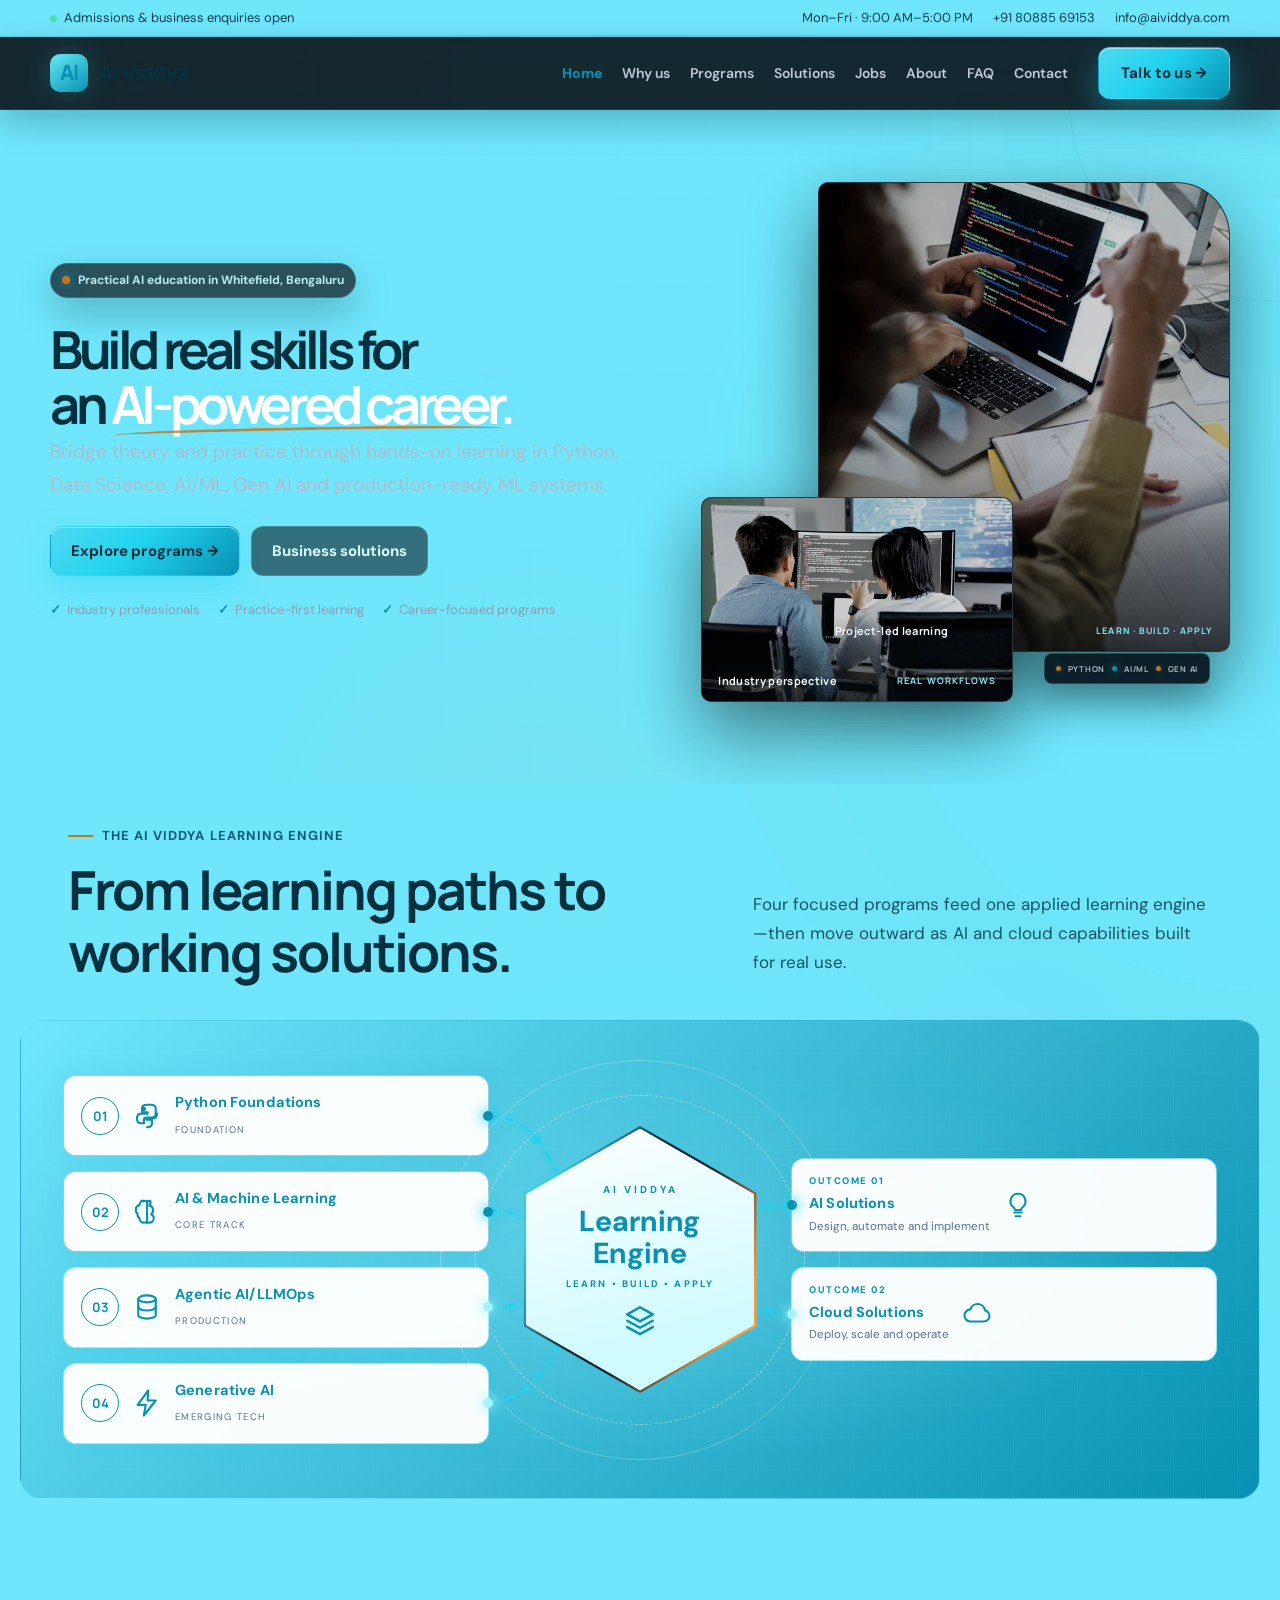
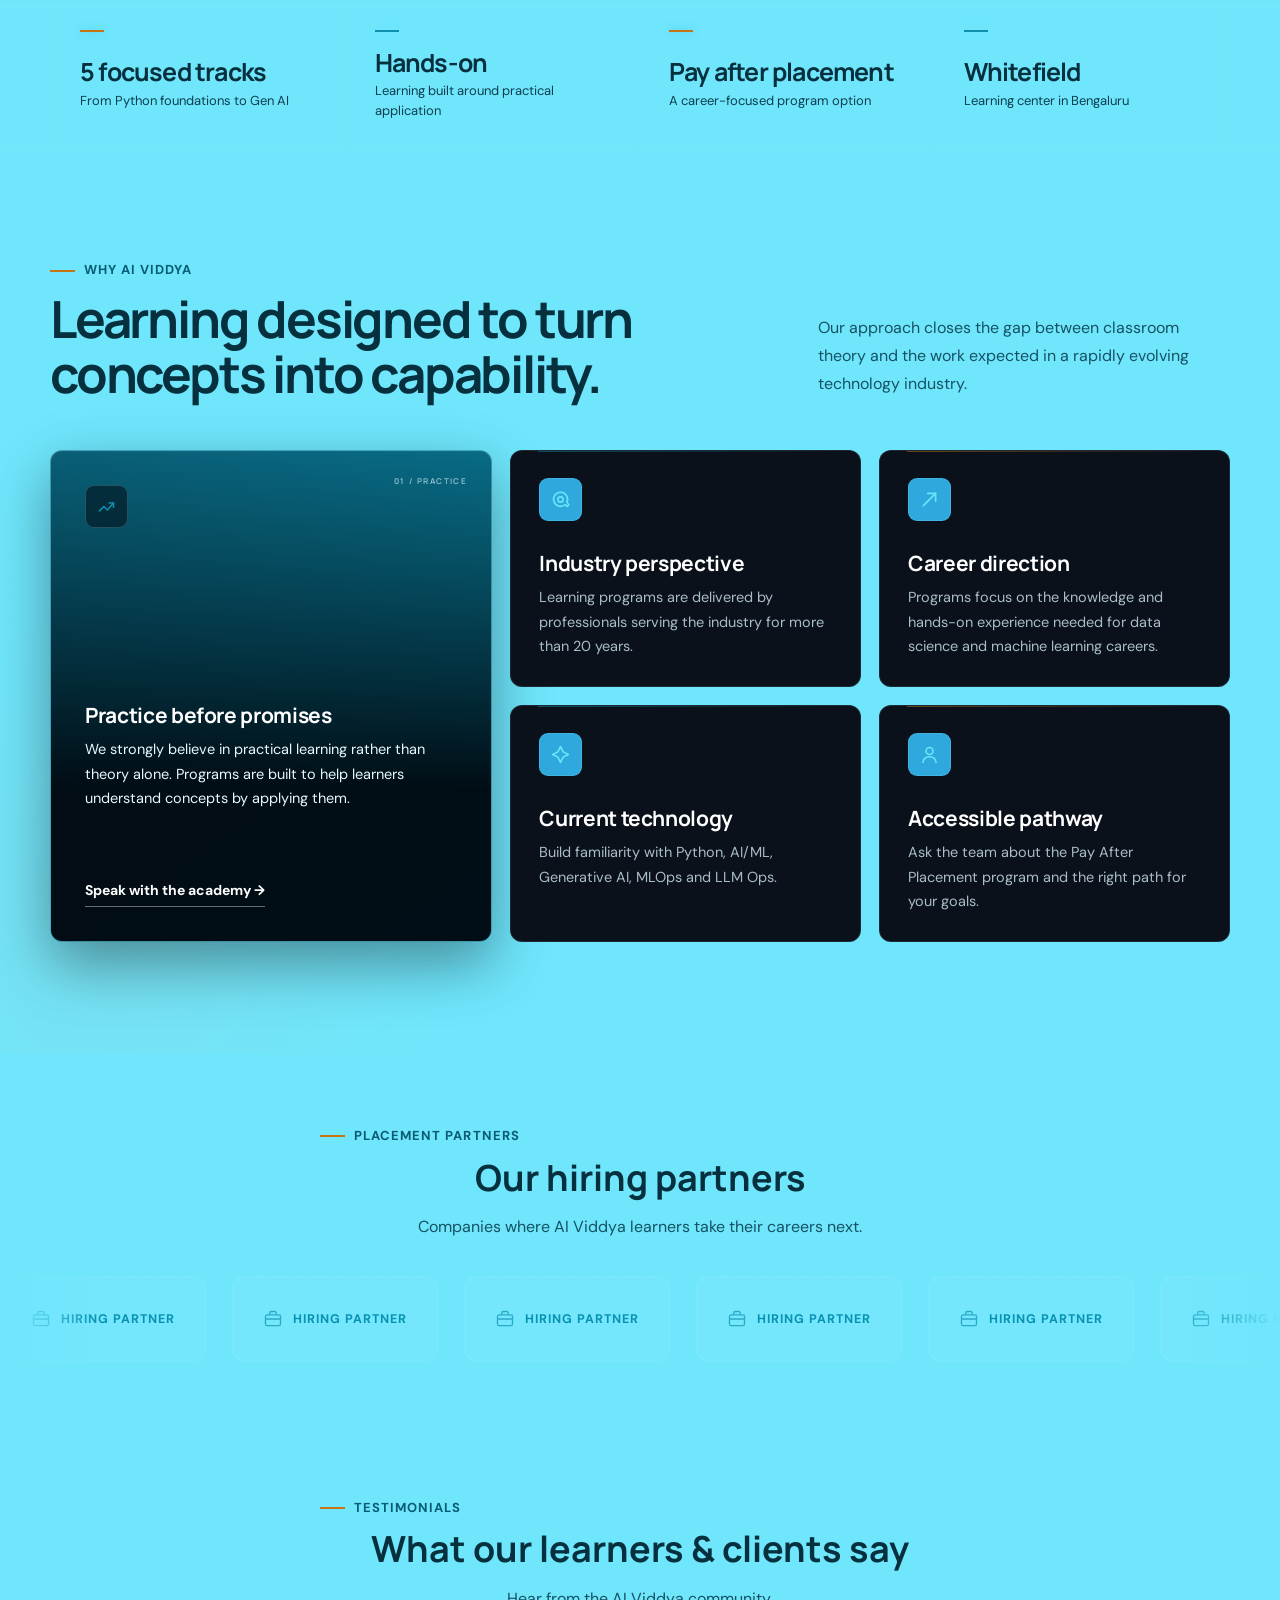
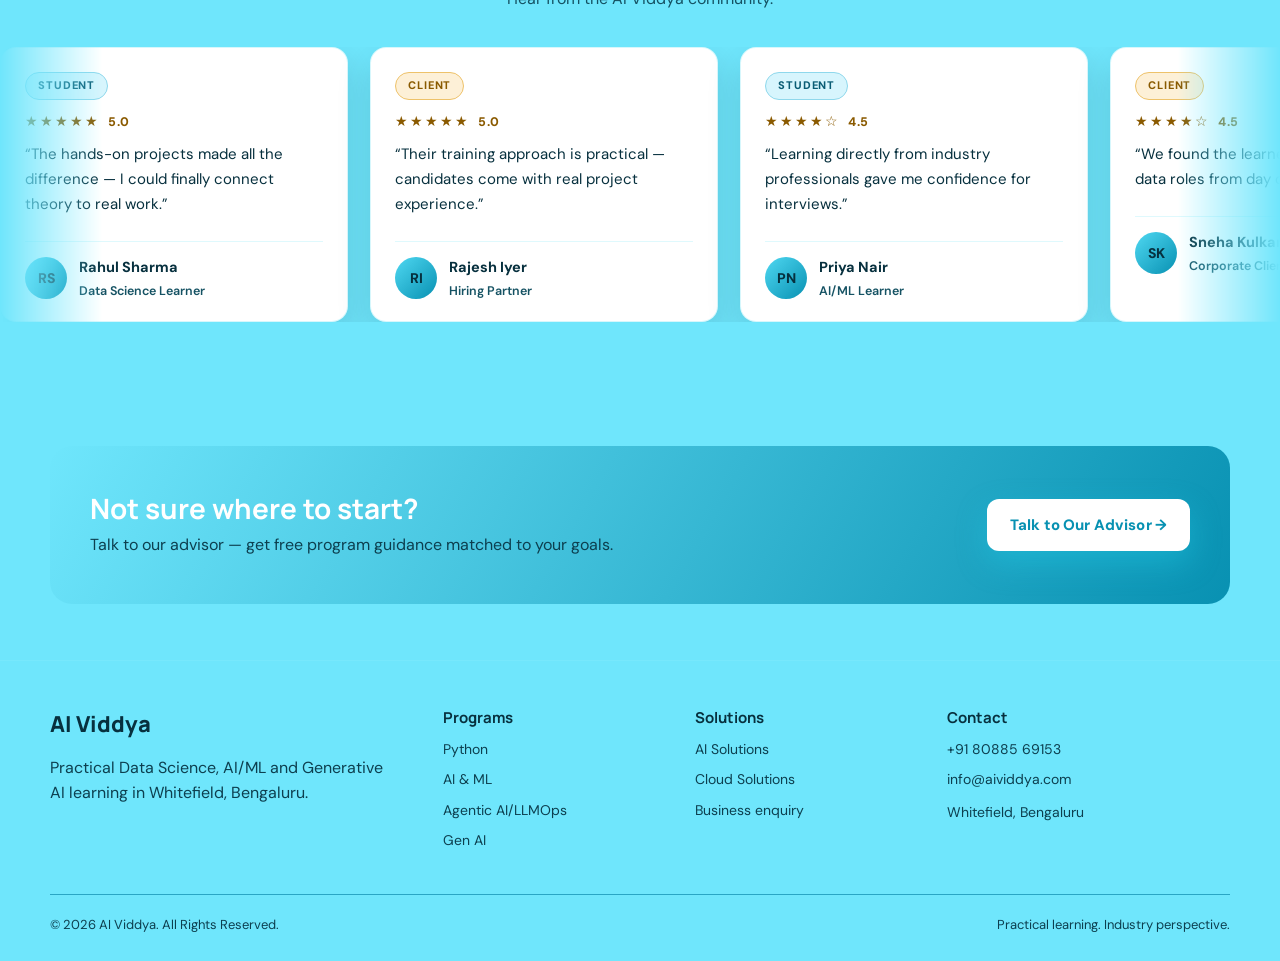
==== commit 36a0648d: "Fix: unified wire colour + why section polish" ====
--- a/index.html
+++ b/index.html
@@ -85,8 +85,7 @@
           var cards=document.querySelectorAll('#leStage .le-card');
           for(var idx=0;idx<cards.length;idx++){
             (function(card,idx){
-              var warm=card.classList.contains('warm');
-              var col=warm?'#0891b2':'#67e8f9';
+              var col='#22d3ee';
               var r=card.getBoundingClientRect();
               var right=card.getAttribute('data-port')==='right';
               /* dot center: dot is 10px at top:50% with -5px offsets => x=border edge -/+1 */
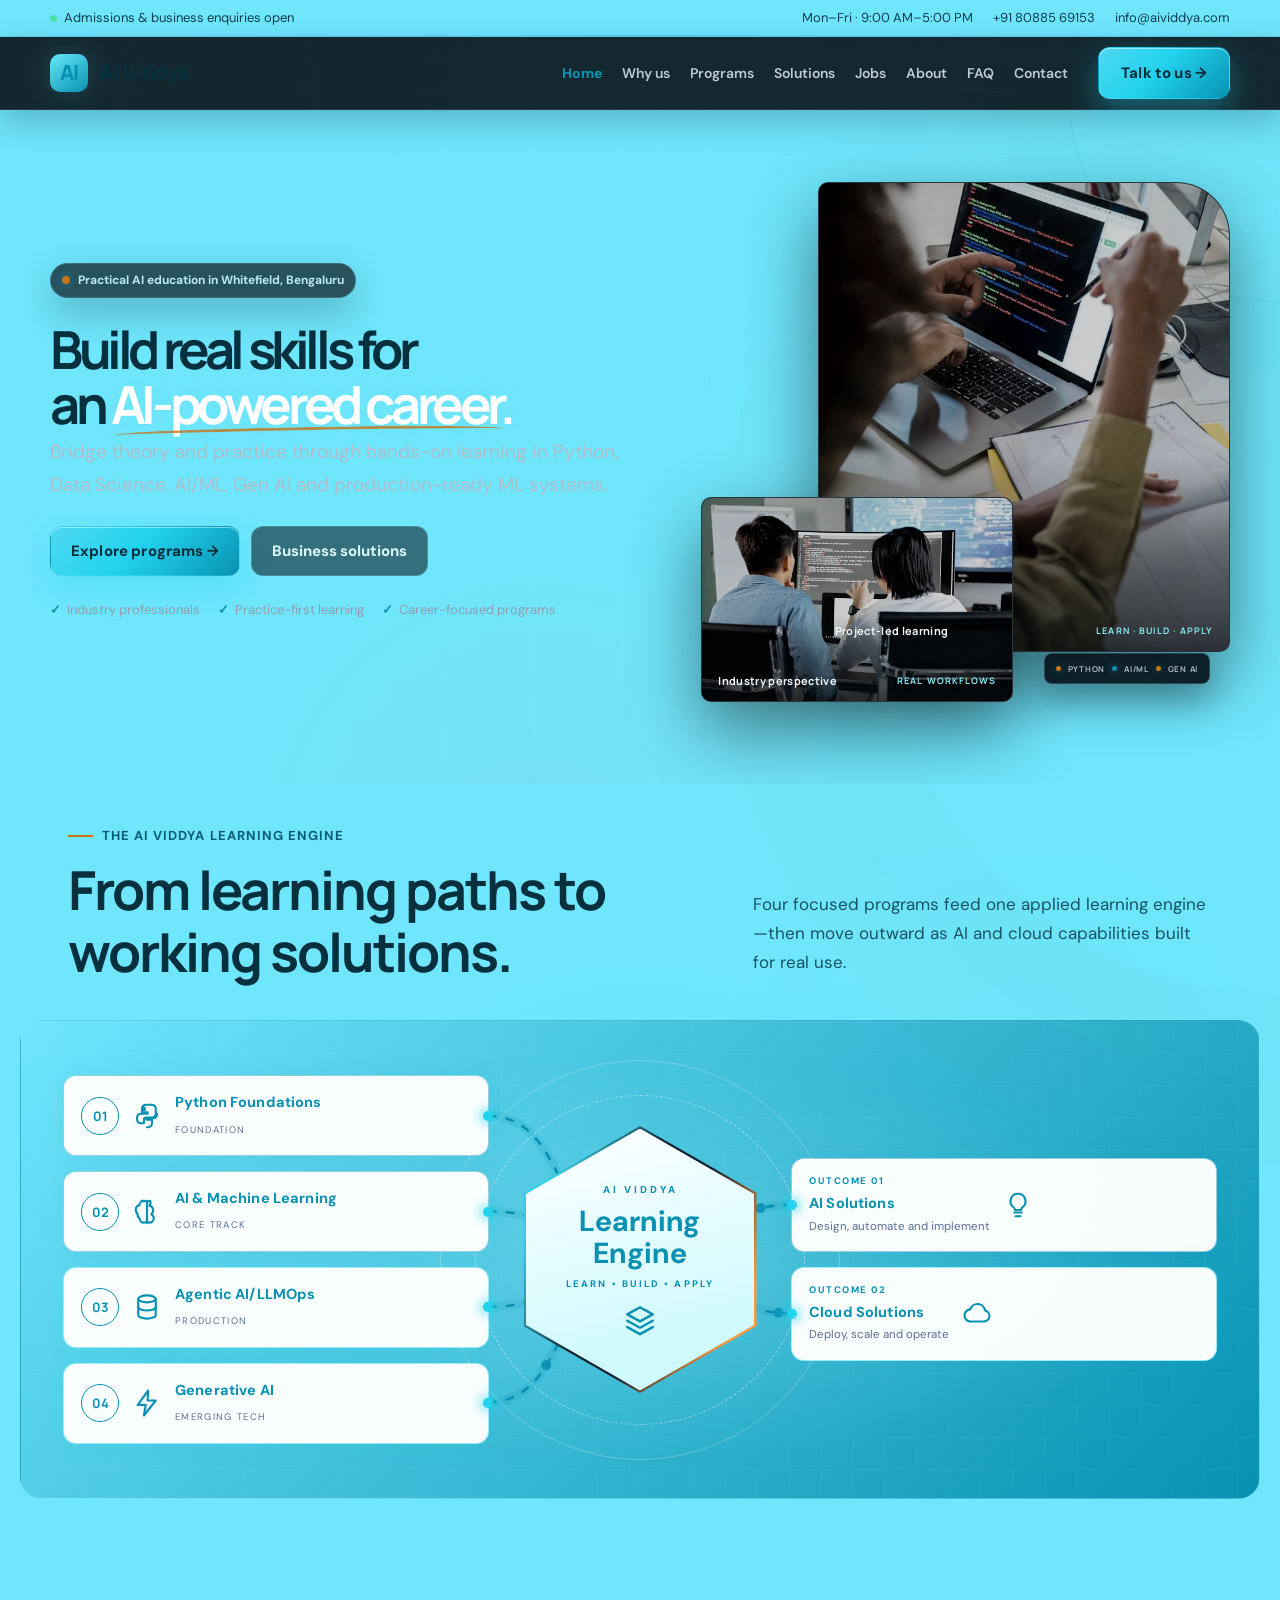
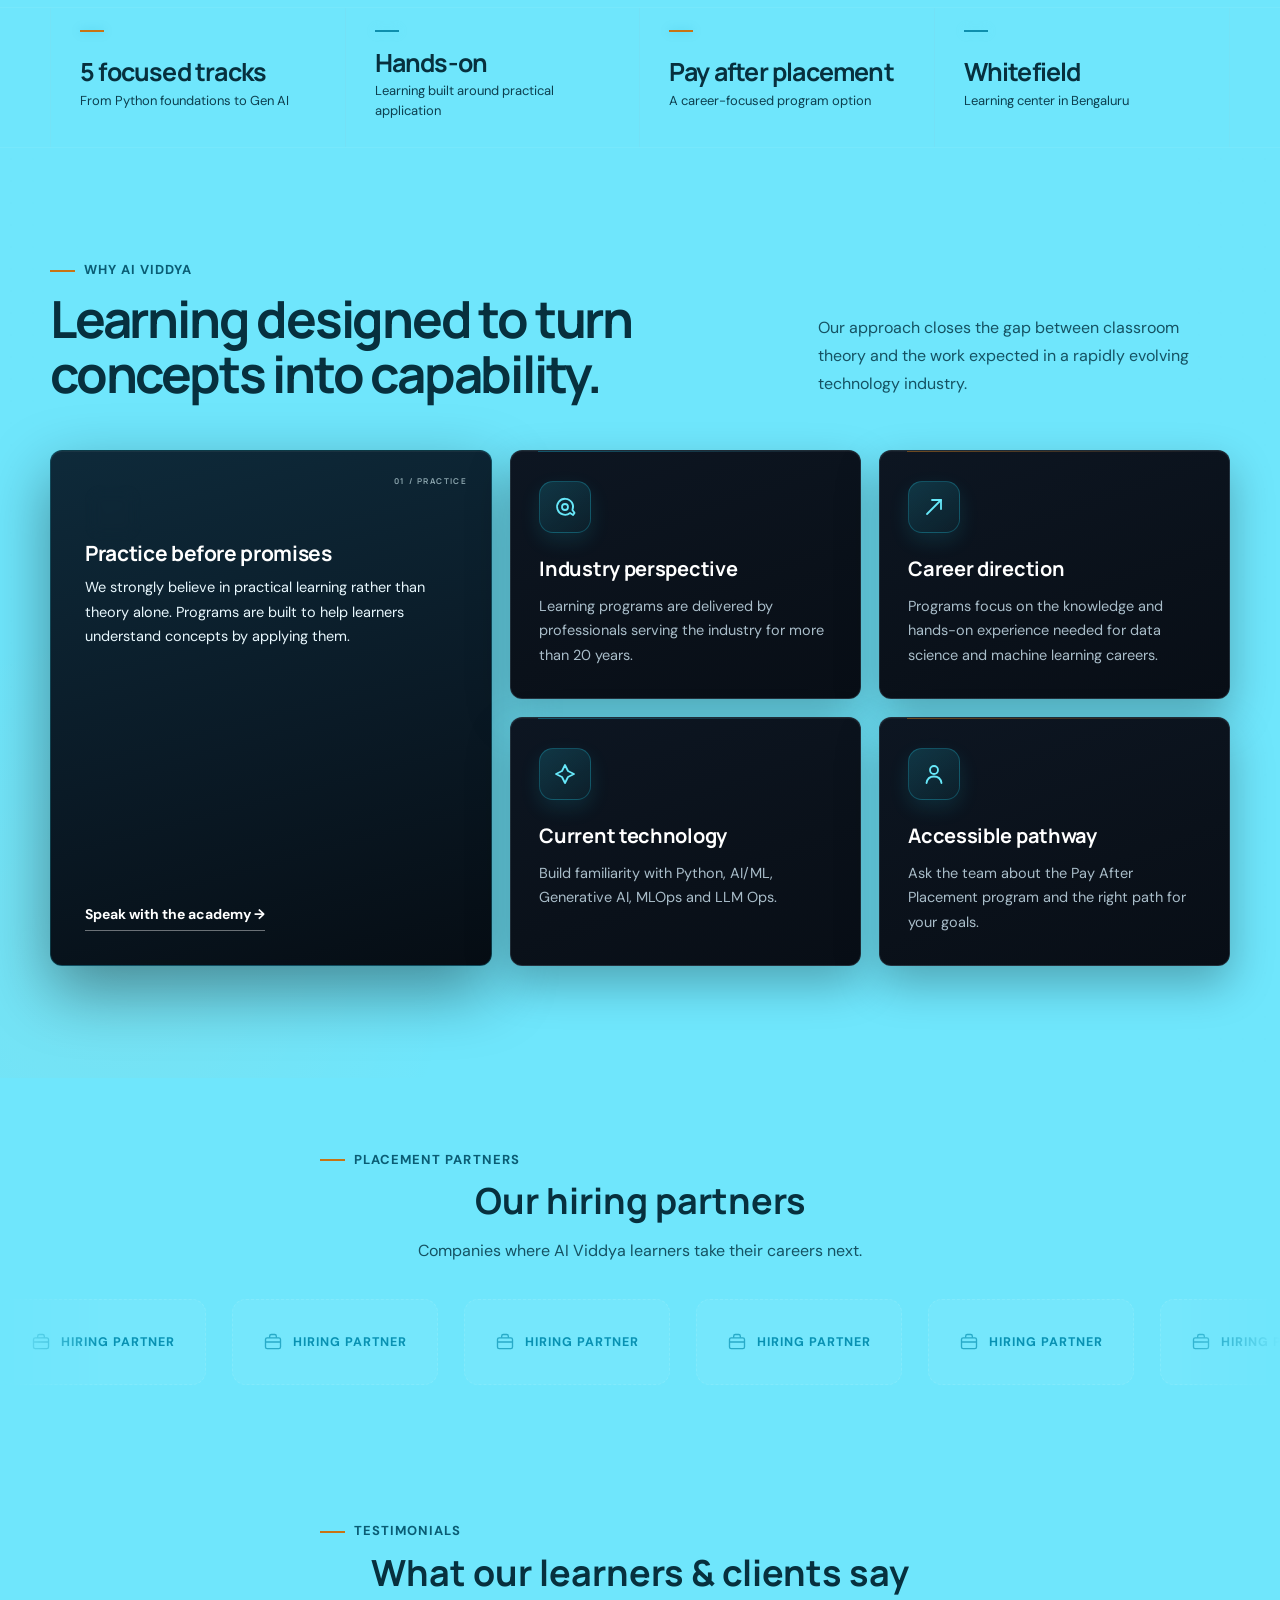
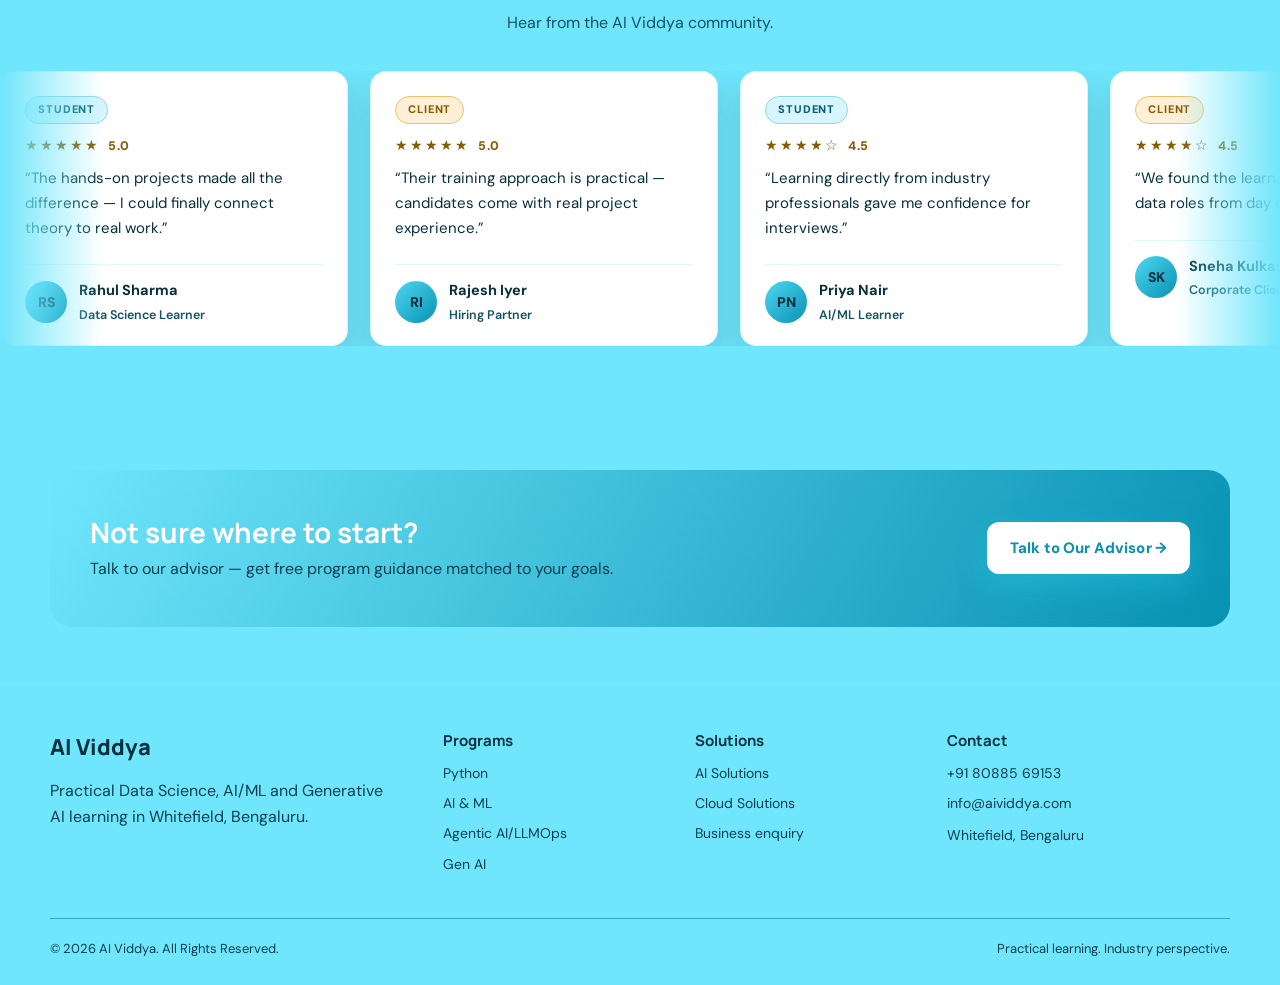
==== commit 22753495: "Fix: wires to visible #0891b2" ====
--- a/index.html
+++ b/index.html
@@ -85,7 +85,7 @@
           var cards=document.querySelectorAll('#leStage .le-card');
           for(var idx=0;idx<cards.length;idx++){
             (function(card,idx){
-              var col='#22d3ee';
+              var col='#0891b2';
               var r=card.getBoundingClientRect();
               var right=card.getAttribute('data-port')==='right';
               /* dot center: dot is 10px at top:50% with -5px offsets => x=border edge -/+1 */
--- a/styles.css
+++ b/styles.css
@@ -1,4 +1,4 @@
-:root{color-scheme:light dark;--ink:#10233f;--muted:#52647b;--bg:#f8fbff;--paper:#ffffff;--soft:#eef5ff;--navy:#0b1f3a;--blue:#0891b2;--blue2:#53d2f5;--cyan:#67e8f9;--gold:#0891b2;--line:#dce6f2;--shadow:0 20px 55px rgba(13,44,81,.12);--green:#1d9b69}@media(prefers-color-scheme:dark) and (min-width:99999px){:root{--ink:#edf5ff;--muted:#b6c7db;--bg:#081321;--paper:#0e1d30;--soft:#122744;--navy:#6fe6fc;--blue:#5aa0ff;--blue2:#80b8ff;--cyan:#36d2eb;--gold:#ffd16b;--line:#29405e;--shadow:0 20px 55px rgba(0,0,0,.35);--green:#51d49d}}*{box-sizing:border-box}html{scroll-behavior:smooth;scroll-padding-top:86px}body{margin:0;background:var(--bg);color:var(--ink);font-family:"DM Sans",sans-serif;line-height:1.6}a{color:inherit;text-decoration:none}img{display:block;max-width:100%}button,input,select,textarea{font:inherit}.wrap{width:min(1180px,calc(100% - 40px));margin:auto}.utility{background:var(--navy);color:#d9e9ff;font-size:13px}.utility .wrap{min-height:36px;display:flex;align-items:center;justify-content:space-between;gap:16px}.utility-links{display:flex;gap:20px;align-items:center}.utility a:hover{text-decoration:underline}.status-dot{width:7px;height:7px;border-radius:50%;background:#4be1a5;display:inline-block;margin-right:7px}header{position:sticky;top:0;z-index:30;background:color-mix(in srgb,var(--paper) 94%,transparent);backdrop-filter:blur(14px);border-bottom:1px solid var(--line)}nav{height:72px;display:flex;align-items:center;gap:30px}.brand{display:flex;align-items:center;gap:11px;margin-right:auto;font-family:Manrope,sans-serif;font-weight:800;font-size:21px;letter-spacing:-.5px}.brand-mark{width:38px;height:38px;border-radius:10px;background:var(--blue);display:grid;place-items:center;color:white;font-weight:800;box-shadow:inset 0 -5px 12px rgba(0,0,0,.15)}.navlinks{display:flex;gap:26px;align-items:center;font-size:14px;font-weight:600}.navlinks a:hover{color:var(--blue)}.nav-cta,.btn{display:inline-flex;align-items:center;justify-content:center;gap:9px;border-radius:12px;padding:13px 22px;font-weight:800;font-size:15px;border:1px solid transparent;cursor:pointer;transition:transform .18s ease,box-shadow .18s ease}.nav-cta,.btn.primary{background:var(--blue);color:white}.nav-cta:hover,.btn.primary:hover{transform:translateY(-2px);box-shadow:0 18px 40px rgba(34,211,238,.5),inset 0 1px 0 rgba(255,255,255,.45)}.btn.secondary{border-color:color-mix(in srgb,var(--ink) 25%,transparent);background:transparent;color:var(--ink)}.btn.secondary:hover{border-color:var(--blue);color:var(--blue)}.menu{display:none;background:none;border:0;color:var(--ink);font-size:25px}.hero{position:relative;overflow:hidden;padding:70px 0 76px;background:var(--paper)}.hero:before{content:"";position:absolute;inset:auto -15% -60% 45%;height:650px;background:radial-gradient(circle,rgba(19,185,215,.14),transparent 60%);pointer-events:none}.hero-grid{display:grid;grid-template-columns:1.06fr .94fr;align-items:center;gap:70px}.eyebrow{display:inline-flex;align-items:center;gap:8px;color:var(--blue2);font-weight:700;font-size:14px;margin-bottom:18px}.eyebrow:before{content:"";width:26px;height:3px;background:var(--cyan);border-radius:3px}h1,h2,h3{font-family:Manrope,sans-serif;margin:0;line-height:1.15}h1{font-size:clamp(43px,5vw,72px);letter-spacing:-3px;max-width:700px}h1 span{color:var(--blue)}.hero p{font-size:19px;color:var(--muted);max-width:620px;margin:24px 0 30px}.actions{display:flex;gap:12px;flex-wrap:wrap}.hero-note{margin-top:20px;display:flex;gap:16px;flex-wrap:wrap;font-size:14px;color:var(--muted)}.hero-note span:before{content:"✓";color:var(--green);font-weight:800;margin-right:6px}.hero-art{position:relative}.hero-photo{height:520px;width:100%;object-fit:cover;border-radius:8px 80px 8px 8px;box-shadow:var(--shadow)}.floating-card{position:absolute;left:-35px;bottom:35px;background:var(--paper);border:1px solid var(--line);box-shadow:var(--shadow);padding:17px 20px;border-radius:12px;width:230px}.floating-card strong{display:block;font-family:Manrope;font-size:28px;color:var(--blue)}.floating-card span{font-size:13px;color:var(--muted)}.proof{background:var(--navy);color:white}.proof-grid{display:grid;grid-template-columns:repeat(4,1fr)}.proof-item{padding:28px 25px;border-right:1px solid rgba(255,255,255,.13)}.proof-item:last-child{border:0}.proof-item strong{display:block;font:700 27px Manrope;color:#07303e}.proof-item span{color:#0d3f4f;font-size:14px}section{padding:90px 0}.section-head{display:flex;justify-content:space-between;align-items:end;gap:25px;margin-bottom:38px}.section-head>div{max-width:710px}.kicker{color:var(--blue);font-weight:700;margin-bottom:10px}.section-head h2,.about-copy h2,.contact-copy h2{font-size:clamp(32px,4vw,48px);letter-spacing:-1.7px}.section-head p,.about-copy p,.contact-copy p{color:var(--muted);font-size:17px;margin:14px 0 0}.why{background:var(--bg)}.why-grid{display:grid;grid-template-columns:1.2fr 1fr 1fr;gap:18px}.why-card{background:var(--paper);border:1px solid var(--line);padding:30px;border-radius:14px}.why-card.feature{background:var(--blue);color:#fff;grid-row:span 2;display:flex;flex-direction:column;justify-content:space-between;min-height:360px}.why-card.feature p{color:#dfeeff}.icon{width:43px;height:43px;border-radius:9px;background:var(--soft);display:grid;place-items:center;color:var(--blue);margin-bottom:34px}.feature .icon{background:rgba(255,255,255,.16);color:white}.why-card h3{font-size:21px}.why-card p{color:var(--muted);margin:10px 0 0;font-size:15px}.programs{background:var(--paper)}.program-grid{display:grid;grid-template-columns:repeat(12,1fr);gap:20px}.program{grid-column:span 4;background:var(--bg);border:1px solid var(--line);overflow:hidden;border-radius:12px;display:flex;flex-direction:column}.program:nth-child(4){grid-column:span 6}.program:nth-child(5){grid-column:span 6}.program img{height:190px;width:100%;object-fit:cover}.program-body{padding:23px;display:flex;flex-direction:column;flex:1}.program small{font-weight:700;color:var(--blue)}.program h3{font-size:23px;margin:8px 0}.program p{color:var(--muted);font-size:15px;margin:0 0 18px}.learn{margin-top:auto;font-weight:700;color:var(--blue)}.solutions{background:var(--navy);color:white;position:relative;overflow:hidden}.solutions .section-head p{color:#0d3f4f}.solution-grid{display:grid;grid-template-columns:1fr 1fr;gap:22px}.solution-card{position:relative;min-height:430px;border-radius:14px;overflow:hidden;padding:36px;display:flex;align-items:flex-end}.solution-card img{position:absolute;inset:0;width:100%;height:100%;object-fit:cover}.solution-card:after{content:"";position:absolute;inset:0;background:linear-gradient(0deg,rgba(2,13,29,.96) 0%,rgba(5,18,38,.68) 53%,rgba(5,18,38,.15) 100%)}.solution-content{position:relative;z-index:1}.solution-card h3{font-size:31px}.solution-card p{color:#d3e2f2;max-width:500px}.taglist{display:flex;flex-wrap:wrap;gap:8px;margin-top:18px}.taglist span{border:1px solid rgba(255,255,255,.28);padding:6px 10px;border-radius:5px;font-size:13px;background:rgba(0,0,0,.15)}.process{background:var(--bg)}.steps{display:grid;grid-template-columns:repeat(4,1fr);gap:0;border-top:1px solid var(--line)}.step{padding:30px 28px 0 0;position:relative}.step:not(:last-child):after{content:"";position:absolute;right:20px;top:-5px;width:9px;height:9px;background:var(--cyan);border-radius:50%}.num{font:800 50px Manrope;color:color-mix(in srgb,var(--blue) 25%,var(--bg));line-height:1}.step h3{font-size:20px;margin:8px 0}.step p{color:var(--muted);font-size:15px}.testimonial{padding:70px 0;background:var(--paper)}.quote{display:grid;grid-template-columns:260px 1fr;gap:50px;align-items:center;background:var(--soft);border-radius:18px;padding:44px}.quote-badge{height:190px;background:var(--blue);border-radius:12px;display:grid;place-items:center;color:#fff;font:800 62px Manrope}.quote blockquote{font:600 clamp(21px,3vw,30px) Manrope;line-height:1.45;margin:0}.quote cite{display:block;margin-top:22px;color:var(--muted);font-style:normal}.quote-controls{display:flex;gap:8px;margin-top:22px}.quote-controls button{width:39px;height:39px;border-radius:50%;border:1px solid var(--line);background:var(--paper);color:var(--ink);cursor:pointer}.about{background:var(--bg)}.about-grid{display:grid;grid-template-columns:1fr 1fr;gap:70px;align-items:center}.about-visual{position:relative}.about-visual img{width:100%;height:520px;object-fit:cover;border-radius:60px 8px 8px 8px}.mission-grid{display:grid;grid-template-columns:1fr 1fr;gap:14px;margin-top:25px}.mission{padding:20px;border-top:3px solid var(--blue);background:var(--paper)}.mission h3{font-size:18px}.mission p{font-size:14px;margin:7px 0 0}.about-checks{list-style:none;padding:0;margin:23px 0}.about-checks li{margin:11px 0;padding-left:27px;position:relative}.about-checks li:before{content:"✓";position:absolute;left:0;color:var(--green);font-weight:800}.faq{background:var(--paper)}.faq-grid{display:grid;grid-template-columns:.72fr 1.28fr;gap:65px}.faq-intro{position:sticky;top:115px;align-self:start}.faq-intro h2{font-size:42px}.faq-item{border-bottom:1px solid var(--line)}.faq-q{width:100%;padding:22px 0;display:flex;justify-content:space-between;gap:20px;text-align:left;background:none;border:0;color:var(--ink);font-weight:700;cursor:pointer}.faq-q span:last-child{font-size:22px;color:var(--blue)}.faq-a{display:grid;grid-template-rows:0fr;transition:grid-template-rows .25s}.faq-a>div{overflow:hidden}.faq-a p{margin:0 30px 20px 0;color:var(--muted)}.faq-item.open .faq-a{grid-template-rows:1fr}.faq-item.open .faq-q span:last-child{transform:rotate(45deg)}.contact{background:var(--navy);color:white}.contact-grid{display:grid;grid-template-columns:.82fr 1.18fr;gap:70px}.contact-copy p{color:#bcd0e7}.contact-list{margin-top:30px;display:grid;gap:16px}.contact-list a,.contact-list div{display:flex;gap:13px;align-items:flex-start;color:#e4f0fd}.contact-icon{width:34px;height:34px;flex:0 0 34px;border-radius:8px;background:rgba(255,255,255,.1);display:grid;place-items:center}.form{background:var(--paper);color:var(--ink);padding:34px;border-radius:14px}.form h3{font-size:25px;margin-bottom:22px}.fields{display:grid;grid-template-columns:1fr 1fr;gap:15px}.field.full{grid-column:1/-1}.field label{display:block;font-size:13px;font-weight:700;margin:0 0 6px}.field input,.field select,.field textarea{width:100%;border:1px solid var(--line);background:var(--bg);color:var(--ink);padding:12px 13px;border-radius:7px;outline:none}.field input:focus,.field select:focus,.field textarea:focus{border-color:var(--blue)}.field textarea{min-height:100px;resize:vertical}.form .btn{width:100%;margin-top:16px}.form-note{font-size:12px;color:var(--muted);margin:10px 0 0;text-align:center}.form-success{display:none;margin-top:14px;padding:11px;background:color-mix(in srgb,var(--green) 14%,var(--paper));color:var(--green);font-weight:700;border-radius:7px}footer{background:#6fe6fc;color:#0d3f4f;padding:48px 0 25px}.footer-grid{display:grid;grid-template-columns:1.25fr .75fr .75fr 1fr;gap:40px}.footer-brand{color:white;font:800 22px Manrope}.footer-col h3{font-size:15px;color:white;margin-bottom:12px}.footer-col a{display:block;margin:8px 0;font-size:14px}.footer-col a:hover{color:white}.copyright{border-top:1px solid #2aa5c4;margin-top:35px;padding-top:20px;font-size:13px;display:flex;justify-content:space-between;gap:15px;flex-wrap:wrap}.whatsapp{position:fixed;right:20px;bottom:20px;z-index:25;width:54px;height:54px;border-radius:50%;background:#20b76b;color:white;display:grid;place-items:center;box-shadow:0 10px 30px rgba(0,0,0,.22);font-weight:800;font-size:20px}.whatsapp:hover{background:#159858}.reveal{opacity:1;transform:none}@media(max-width:950px){.navlinks{display:none;position:absolute;top:72px;left:0;right:0;background:var(--paper);padding:22px;flex-direction:column;align-items:flex-start;border-bottom:1px solid var(--line)}.navlinks.open{display:flex}.menu{display:block}.nav-cta{display:none}.hero-grid,.about-grid,.contact-grid{grid-template-columns:1fr;gap:42px}.hero{padding-top:52px}.hero-art{max-width:650px}.why-grid{grid-template-columns:1fr 1fr}.why-card.feature{grid-column:1/-1;grid-row:auto;min-height:280px}.program{grid-column:span 6}.solution-grid{grid-template-columns:1fr}.steps{grid-template-columns:1fr 1fr;gap:25px}.faq-grid{grid-template-columns:1fr}.faq-intro{position:static}.footer-grid{grid-template-columns:1fr 1fr}.proof-grid{grid-template-columns:1fr 1fr}.proof-item:nth-child(2){border-right:0}.proof-item:nth-child(-n+2){border-bottom:1px solid rgba(255,255,255,.13)}}@media(max-width:620px){.wrap{width:min(100% - 28px,1180px)}.utility .wrap{justify-content:center;min-height:32px}.utility-links span:first-child,.utility-links a:last-child{display:none}nav{height:64px}.brand{font-size:18px}.brand-mark{width:34px;height:34px}.hero{padding:42px 0 50px}h1{font-size:41px;letter-spacing:-2px}.hero p{font-size:17px}.hero-photo{height:390px;border-radius:8px 48px 8px 8px}.floating-card{left:12px;bottom:15px}.proof-item{padding:20px 14px}.proof-item strong{font-size:21px}.proof-item span{font-size:12px}section{padding:66px 0}.section-head{display:block}.why-grid,.program-grid,.steps,.mission-grid,.fields{grid-template-columns:1fr}.why-card.feature{grid-column:auto}.program,.program:nth-child(4),.program:nth-child(5){grid-column:1}.solution-card{min-height:400px;padding:24px}.step{padding-top:22px}.step:not(:last-child):after{display:none}.quote{grid-template-columns:1fr;padding:25px}.quote-badge{height:90px}.about-visual img{height:390px}.faq-intro h2{font-size:35px}.contact-grid{gap:40px}.form{padding:22px}.field.full{grid-column:auto}.footer-grid{grid-template-columns:1fr}.whatsapp{right:14px;bottom:14px}.section-head h2,.about-copy h2,.contact-copy h2{font-size:35px}.actions .btn{width:100%}}@media(prefers-reduced-motion:reduce){html{scroll-behavior:auto}.reveal{opacity:1;transform:none;transition:none}}:root{--electric:#0b7cff;--deep:#0e2f66;--glow:rgba(17,132,255,.2);--shadow-sm:0 10px 30px rgba(9,39,78,.08);--shadow-lg:0 30px 80px rgba(4,28,62,.18)}body{overflow-x:hidden;position:relative;isolation:isolate;background:var(--bg)}body:before{content:"";position:fixed;inset:0;z-index:0;pointer-events:none;background:radial-gradient(circle at 14% 18%,color-mix(in srgb,var(--cyan) 14%,transparent) 0 2px,transparent 3px),radial-gradient(circle at 83% 12%,color-mix(in srgb,var(--blue) 13%,transparent) 0 2px,transparent 3px),radial-gradient(circle at 70% 72%,color-mix(in srgb,var(--cyan) 11%,transparent) 0 1.5px,transparent 2.5px),linear-gradient(color-mix(in srgb,var(--blue) 5%,transparent) 1px,transparent 1px),linear-gradient(90deg,color-mix(in srgb,var(--blue) 5%,transparent) 1px,transparent 1px),repeating-linear-gradient(132deg,transparent 0 245px,color-mix(in srgb,var(--cyan) 5%,transparent) 246px,color-mix(in srgb,var(--cyan) 5%,transparent) 247px,transparent 248px 490px);background-size:320px 320px,420px 420px,280px 280px,72px 72px,72px 72px,auto;opacity:.9;animation:backdropDrift 42s linear infinite}body:after{content:"";position:fixed;z-index:0;pointer-events:none;width:min(70vw,920px);aspect-ratio:1;right:-28vw;top:12vh;border:1px solid color-mix(in srgb,var(--cyan) 13%,transparent);border-radius:50%;box-shadow:0 0 0 90px color-mix(in srgb,var(--blue) 2.8%,transparent),0 0 0 180px color-mix(in srgb,var(--cyan) 2.2%,transparent);opacity:.9}body>.utility,body>main,body>footer{position:relative;z-index:1}::selection{background:color-mix(in srgb,var(--blue) 26%,transparent);color:var(--ink)}.scroll-progress{position:fixed;z-index:80;top:0;left:0;width:100%;height:3px;transform:scaleX(0);transform-origin:left;background:linear-gradient(90deg,var(--cyan),var(--blue),var(--gold));box-shadow:0 0 14px var(--glow);pointer-events:none}.utility{position:relative;overflow:hidden}.utility:after{content:"";position:absolute;inset:auto 0 0;height:1px;background:linear-gradient(90deg,transparent,rgba(71,205,255,.75),transparent);animation:scanline 7s linear infinite}header{box-shadow:0 8px 28px rgba(8,34,70,.04)}.brand-mark{position:relative;overflow:hidden;background:linear-gradient(145deg,var(--blue),#0654c9);box-shadow:0 9px 22px rgba(22,105,223,.25)}.brand-mark:after{content:"";position:absolute;inset:-60% auto -60% -85%;width:55%;background:rgba(255,255,255,.3);transform:rotate(20deg);animation:brandShine 7s ease-in-out infinite}.navlinks a{position:relative;padding:25px 0}.navlinks a:after{content:"";position:absolute;left:0;right:100%;bottom:17px;height:2px;background:var(--cyan);transition:right .3s ease}.navlinks a:hover:after{right:0}.nav-cta,.btn{transition:transform .25s ease,box-shadow .25s ease,background .25s ease,border-color .25s ease;color:inherit}.nav-cta:hover,.btn.primary:hover{transform:translateY(-2px);box-shadow:0 13px 28px rgba(22,105,223,.24)}.btn.secondary:hover{transform:translateY(-2px);background:color-mix(in srgb,var(--blue) 6%,transparent)}.hero{isolation:isolate;padding:92px 0 94px;background:linear-gradient(90deg,color-mix(in srgb,var(--paper) 98%,transparent) 0 53%,color-mix(in srgb,var(--soft) 70%,var(--paper)) 53% 100%)}.hero:before{inset:-35% -18% -40% 38%;height:auto;background:linear-gradient(color-mix(in srgb,var(--blue) 5%,transparent) 1px,transparent 1px),linear-gradient(90deg,color-mix(in srgb,var(--blue) 5%,transparent) 1px,transparent 1px),radial-gradient(circle at 62% 46%,rgba(19,185,215,.18),transparent 31%);background-size:38px 38px,38px 38px,auto;mask-image:linear-gradient(90deg,transparent,black 35%);z-index:-1;animation:gridDrift 24s linear infinite}.hero:after{content:"";position:absolute;width:420px;height:420px;right:-180px;top:-190px;border:1px solid color-mix(in srgb,var(--cyan) 24%,transparent);border-radius:50%;box-shadow:0 0 0 70px color-mix(in srgb,var(--cyan) 4%,transparent),0 0 0 140px color-mix(in srgb,var(--blue) 3%,transparent);z-index:-1}.hero-grid{grid-template-columns:1.02fr .98fr;gap:78px}.hero-grid>div:first-child{animation:heroIn .75s cubic-bezier(.2,.8,.2,1) both}.eyebrow{padding:8px 12px 8px 9px;border:1px solid color-mix(in srgb,var(--blue) 19%,transparent);border-radius:999px;background:color-mix(in srgb,var(--paper) 80%,transparent);box-shadow:var(--shadow-sm);backdrop-filter:blur(8px)}.eyebrow:before{width:8px;height:8px;border-radius:50%;box-shadow:0 0 0 5px color-mix(in srgb,var(--cyan) 13%,transparent);animation:pulseDot 2.4s ease-in-out infinite}h1{font-size:clamp(49px,5.6vw,76px);line-height:1.04;letter-spacing:-3.8px;text-wrap:balance}h1 span{position:relative;display:inline-block;color:var(--blue)}h1 span:after{content:"";position:absolute;left:1%;right:2%;bottom:-6px;height:7px;border-radius:50%;border-top:3px solid var(--cyan);transform:rotate(-1deg);opacity:.8}.hero p{font-size:18px;line-height:1.75}.hero-note{padding-top:2px}.hero-note span{white-space:nowrap}.hero-art{padding:22px 22px 0 0;animation:visualIn .9s .12s cubic-bezier(.2,.8,.2,1) both}.hero-art:before{content:"";position:absolute;inset:0 0 46px 28px;border:1px solid color-mix(in srgb,var(--blue) 20%,transparent);border-radius:12px 94px 12px 12px;transform:rotate(3deg);z-index:-1}.hero-photo{height:540px;border-radius:12px 86px 12px 12px;box-shadow:var(--shadow-lg);filter:saturate(.92) contrast(1.04);transition:transform .7s cubic-bezier(.2,.8,.2,1),filter .7s ease}.hero-art:hover .hero-photo{transform:translate(-4px,-4px);filter:saturate(1.04) contrast(1.04)}.floating-card{left:-48px;bottom:38px;width:236px;padding:20px 21px;border:1px solid color-mix(in srgb,var(--blue) 17%,var(--line));box-shadow:0 26px 60px rgba(7,31,66,.22);backdrop-filter:blur(16px);background:color-mix(in srgb,var(--paper) 91%,transparent);animation:floatCard 5s ease-in-out infinite}.floating-card:before{content:"";position:absolute;left:0;top:18px;bottom:18px;width:3px;border-radius:0 4px 4px 0;background:linear-gradient(var(--cyan),var(--blue))}.tech-orbit{position:absolute;right:-18px;top:76px;display:grid;gap:9px;z-index:3}.tech-orbit span{display:flex;align-items:center;gap:8px;padding:8px 11px;background:color-mix(in srgb,var(--navy) 90%,transparent);color:#eaf5ff;border:1px solid rgba(255,255,255,.16);border-radius:7px;font:700 11px Manrope;letter-spacing:.06em;box-shadow:0 12px 24px rgba(1,18,40,.18);animation:orbitFloat 5s ease-in-out infinite}.tech-orbit span:nth-child(2){animation-delay:-1.5s;transform:translateX(12px)}.tech-orbit span:nth-child(3){animation-delay:-3s}.tech-orbit i{width:7px;height:7px;border-radius:50%;background:var(--cyan);box-shadow:0 0 9px var(--cyan)}.visual-caption{position:absolute;right:18px;bottom:-24px;background:var(--navy);color:#e5f2ff;padding:13px 17px;border-radius:9px;box-shadow:var(--shadow-sm);font:600 12px Manrope;letter-spacing:.02em}.visual-caption b{color:var(--cyan);margin-right:8px}.proof{position:relative;overflow:hidden;background:linear-gradient(110deg,#6fe6fc,#0891b2 58%,#0891b2)}.proof:before{content:"";position:absolute;inset:0;background:linear-gradient(115deg,transparent 35%,rgba(36,180,225,.08),transparent 65%);transform:translateX(-100%);animation:proofSweep 9s ease-in-out infinite}.proof-grid{position:relative}.proof-item{transition:background .3s ease;padding:32px 25px}.proof-item:hover{background:rgba(255,255,255,.04)}.proof-item strong{letter-spacing:-.5px}.proof-item span{display:block;margin-top:4px}section{position:relative}.section-head h2,.about-copy h2,.contact-copy h2{text-wrap:balance}.kicker{display:flex;align-items:center;gap:9px;font-size:13px;letter-spacing:.08em;text-transform:uppercase}.kicker:before{content:"";width:25px;height:2px;background:var(--cyan)}.why:before,.process:before{content:"";position:absolute;inset:0;background-image:radial-gradient(color-mix(in srgb,var(--blue) 13%,transparent) 1px,transparent 1px);background-size:22px 22px;mask-image:linear-gradient(90deg,black,transparent 18%,transparent 82%,black);pointer-events:none}.why-grid{gap:20px}.why-card{position:relative;overflow:hidden;box-shadow:var(--shadow-sm);transition:transform .35s cubic-bezier(.2,.8,.2,1),box-shadow .35s ease,border-color .35s ease}.why-card:not(.feature):after{content:"";position:absolute;left:0;right:0;bottom:0;height:3px;background:linear-gradient(90deg,var(--cyan),var(--blue));transform:scaleX(0);transform-origin:left;transition:transform .35s ease}.why-card:hover{transform:translateY(-6px);box-shadow:0 23px 50px rgba(8,37,76,.13);border-color:color-mix(in srgb,var(--blue) 30%,var(--line))}.why-card:hover:after{transform:scaleX(1)}.why-card.feature{background:linear-gradient(145deg,#0a63db,#087fdb);box-shadow:0 24px 60px rgba(14,88,191,.25)}.icon{border:1px solid color-mix(in srgb,var(--blue) 14%,transparent);transition:transform .35s ease,background .35s ease}.why-card:hover .icon{transform:rotate(-5deg) scale(1.08);background:color-mix(in srgb,var(--blue) 12%,var(--soft))}.icon svg,.contact-icon svg{width:21px;height:21px;stroke:currentColor;fill:none;stroke-width:1.8;stroke-linecap:round;stroke-linejoin:round}.program-grid{gap:24px}.program{position:relative;border-radius:14px;box-shadow:var(--shadow-sm);transition:transform .38s cubic-bezier(.2,.8,.2,1),box-shadow .38s ease,border-color .38s ease}.program:before{content:"";position:absolute;inset:0;pointer-events:none;border-radius:inherit;box-shadow:inset 0 0 0 1px transparent;transition:box-shadow .3s ease;z-index:2}.program:hover{transform:translateY(-9px);box-shadow:0 28px 60px rgba(8,35,72,.16);border-color:transparent}.program:hover:before{box-shadow:inset 0 0 0 1px color-mix(in srgb,var(--blue) 40%,transparent)}.program img{transition:transform .8s cubic-bezier(.2,.8,.2,1),filter .5s ease;filter:saturate(.82)}.program:hover img{transform:scale(1.055);filter:saturate(1.08)}.program-body{position:relative;background:linear-gradient(155deg,color-mix(in srgb,var(--bg) 96%,transparent),color-mix(in srgb,var(--soft) 56%,var(--bg)))}.program small{letter-spacing:.09em}.learn{display:inline-flex;align-items:center;transition:gap .25s ease;color:var(--blue)}.program:hover .learn{gap:5px}.solutions:before{content:"";position:absolute;width:640px;height:640px;border:1px solid rgba(67,213,241,.1);border-radius:50%;right:-280px;top:-300px;box-shadow:0 0 0 90px rgba(67,213,241,.025),0 0 0 180px rgba(67,213,241,.018)}.solution-grid{gap:26px}.solution-card{min-height:465px;border:1px solid rgba(255,255,255,.13);box-shadow:0 25px 55px rgba(0,0,0,.26);transition:transform .45s cubic-bezier(.2,.8,.2,1),border-color .3s ease}.solution-card:hover{transform:translateY(-8px);border-color:rgba(79,211,238,.52)}.solution-card img{transition:transform .9s cubic-bezier(.2,.8,.2,1),filter .6s ease;filter:saturate(.8)}.solution-card:hover img{transform:scale(1.055);filter:saturate(1)}.solution-card:after{background:linear-gradient(0deg,rgba(2,13,29,.98) 0%,rgba(5,18,38,.61) 58%,rgba(5,18,38,.08) 100%)}.taglist span{backdrop-filter:blur(8px);transition:background .25s ease,border-color .25s ease}.solution-card:hover .taglist span{background:rgba(17,142,194,.17);border-color:rgba(109,224,248,.38)}.steps{border-top:2px solid color-mix(in srgb,var(--blue) 16%,var(--line));position:relative}.steps:before{content:"";position:absolute;left:0;top:-2px;width:25%;height:2px;background:linear-gradient(90deg,var(--blue),var(--cyan));animation:stepFlow 5s ease-in-out infinite}.step{padding-top:35px}.step:not(:last-child):after{top:-6px;box-shadow:0 0 0 6px color-mix(in srgb,var(--cyan) 12%,var(--bg)),0 0 18px var(--cyan)}.num{font-size:58px;letter-spacing:-4px}.quote{position:relative;overflow:hidden;background:linear-gradient(135deg,var(--soft),color-mix(in srgb,var(--paper) 70%,var(--soft)));border:1px solid color-mix(in srgb,var(--blue) 12%,var(--line));box-shadow:var(--shadow-sm)}.quote:after{content:"";position:absolute;width:240px;height:240px;border-radius:50%;right:-100px;bottom:-150px;border:36px solid color-mix(in srgb,var(--blue) 5%,transparent)}.quote-badge{background:linear-gradient(145deg,var(--blue),#087fce);box-shadow:0 20px 42px rgba(22,105,223,.24)}.quote-controls button{transition:transform .2s ease,background .2s ease,color .2s ease}.quote-controls button:hover{transform:translateY(-2px);background:var(--blue);color:white}.about-visual img{box-shadow:var(--shadow-lg);filter:saturate(.88);transition:filter .5s ease}.about-visual:hover img{filter:saturate(1.05)}.about-visual:before{content:"";position:absolute;inset:-18px 24px 22px -18px;border:1px solid color-mix(in srgb,var(--blue) 22%,transparent);border-radius:76px 10px 10px 10px;z-index:-1}.about-visual:after{content:"Applied learning";position:absolute;right:-22px;bottom:30px;background:var(--blue);color:#fff;padding:13px 17px;border-radius:8px;font:700 12px Manrope;box-shadow:0 15px 34px rgba(17,93,198,.28)}.mission{position:relative;overflow:hidden;border-top:0;box-shadow:var(--shadow-sm)}.mission:before{content:"";position:absolute;left:0;top:0;bottom:0;width:3px;background:linear-gradient(var(--cyan),var(--blue))}.faq-q{font-size:16px;transition:color .25s ease}.faq-q:hover{color:var(--blue)}.faq-q span:last-child{transition:transform .25s ease}.faq-item.open .faq-q{color:var(--blue)}.contact{background:linear-gradient(125deg,#6fe6fc,#53d2f5 65%,#0891b2);overflow:hidden}.contact:before{content:"";position:absolute;inset:0;background-image:radial-gradient(rgba(85,203,235,.11) 1px,transparent 1px);background-size:26px 26px;mask-image:linear-gradient(90deg,black,transparent 58%)}.contact-grid{position:relative}.contact-icon{color:var(--cyan)}.form{box-shadow:0 30px 70px rgba(0,0,0,.25);border:1px solid rgba(255,255,255,.1)}.field input,.field select,.field textarea{transition:border-color .2s ease,box-shadow .2s ease,background .2s ease}.field input:focus,.field select:focus,.field textarea:focus{box-shadow:0 0 0 4px color-mix(in srgb,var(--blue) 10%,transparent);background:var(--paper)}.whatsapp{transition:transform .25s ease,box-shadow .25s ease;animation:whatsappPulse 3s ease-in-out infinite}.whatsapp:hover{transform:translateY(-4px) rotate(-3deg);box-shadow:0 16px 34px rgba(0,0,0,.26)}.hero,.programs,.testimonial,.faq{background:color-mix(in srgb,var(--paper) 90%,transparent)}.why,.process,.about{background:color-mix(in srgb,var(--bg) 84%,transparent)}.hero,.why,.programs,.process,.testimonial,.about,.faq{backdrop-filter:blur(1.5px)}.programs:before,.testimonial:before,.faq:before{content:"";position:absolute;inset:0;pointer-events:none;background:linear-gradient(116deg,transparent 0 67%,color-mix(in srgb,var(--cyan) 4%,transparent) 67.1% 67.2%,transparent 67.3%);opacity:.85}.programs>.wrap,.testimonial>.wrap,.faq>.wrap{position:relative}.reveal{opacity:1;transform:none}.reveal.visible{animation:contentReveal .72s cubic-bezier(.2,.8,.2,1) both}.why-grid .reveal:nth-child(2).visible,.program-grid .reveal:nth-child(2).visible,.solution-grid .reveal:nth-child(2).visible,.steps .reveal:nth-child(2).visible{animation-delay:.08s}.why-grid .reveal:nth-child(3).visible,.program-grid .reveal:nth-child(3).visible,.steps .reveal:nth-child(3).visible{animation-delay:.16s}.why-grid .reveal:nth-child(4).visible,.program-grid .reveal:nth-child(4).visible,.steps .reveal:nth-child(4).visible{animation-delay:.24s}.why-grid .reveal:nth-child(5).visible,.program-grid .reveal:nth-child(5).visible{animation-delay:.32s}@keyframes contentReveal{from{opacity:.25;transform:translateY(30px)}to{opacity:1;transform:none}}@keyframes heroIn{from{opacity:0;transform:translateY(24px)}to{opacity:1;transform:none}}@keyframes visualIn{from{opacity:0;transform:translate(30px,18px)}to{opacity:1;transform:none}}@keyframes gridDrift{to{background-position:38px 38px,38px 38px,0 0}}@keyframes backdropDrift{to{background-position:320px 160px,-210px 210px,140px -140px,72px 72px,72px 72px,490px 0}}@keyframes floatCard{0%,100%{transform:translateY(0)}50%{transform:translateY(-8px)}}@keyframes orbitFloat{0%,100%{margin-top:0}50%{margin-top:-6px}}@keyframes pulseDot{0%,100%{box-shadow:0 0 0 5px color-mix(in srgb,var(--cyan) 13%,transparent)}50%{box-shadow:0 0 0 9px color-mix(in srgb,var(--cyan) 5%,transparent)}}@keyframes brandShine{0%,70%{left:-85%}90%,100%{left:150%}}@keyframes scanline{to{transform:translateX(100%)}}@keyframes proofSweep{0%,55%{transform:translateX(-100%)}85%,100%{transform:translateX(100%)}}@keyframes stepFlow{0%,100%{transform:translateX(0)}50%{transform:translateX(300%)}}@keyframes whatsappPulse{0%,100%{box-shadow:0 10px 30px rgba(0,0,0,.22),0 0 0 0 rgba(32,183,107,.2)}50%{box-shadow:0 10px 30px rgba(0,0,0,.22),0 0 0 9px rgba(32,183,107,0)}}@media(max-width:950px){.hero{background:var(--paper)}.hero-grid{grid-template-columns:1fr;gap:55px}.hero-art{max-width:720px;width:100%}.tech-orbit{right:0}.about-visual:after{right:10px}.navlinks a{padding:5px 0}.navlinks a:after{bottom:0}}@media(max-width:620px){h1{font-size:clamp(41px,12vw,53px);letter-spacing:-2.6px}.hero{padding:48px 0 68px}.hero p{line-height:1.65}.hero-art{padding:10px 8px 0 7px}.hero-art:before{inset:0 0 30px 15px}.hero-photo{height:420px}.floating-card{left:-3px;bottom:20px;width:206px;padding:16px 18px}.floating-card strong{font-size:23px}.tech-orbit{right:-2px;top:52px}.tech-orbit span{padding:7px 9px;font-size:10px}.visual-caption{right:7px;bottom:-31px}.proof-item{padding:22px 14px}.why-card:hover,.program:hover,.solution-card:hover{transform:none}.solution-card{min-height:420px}.about-visual:before{inset:-10px 12px 15px -8px}.about-visual:after{right:8px;bottom:18px}.reveal{transform:translateY(18px)}}@media(prefers-reduced-motion:reduce){*,*:before,*:after{animation-duration:.01ms!important;animation-iteration-count:1!important;scroll-behavior:auto!important}.reveal{opacity:1;transform:none;transition:none}.hero-grid>div:first-child,.hero-art{animation:none}.program img,.solution-card img{transition:none}}:root{--ink:#07303e;--muted:#155263;--bg:#6fe6fc;--paper:#ffffff;--soft:#d9f6fe;--navy:#07303e;--blue:#0891b2;--blue2:#0a7a99;--cyan:#0e8fae;--gold:#c77414;--line:rgba(7,48,62,.14);--shadow:0 26px 70px rgba(7,48,62,.16);--green:#0d7a4f;--electric:#0891b2;--deep:#53d2f5;--glow:rgba(111,230,252,.4);--shadow-sm:0 12px 34px rgba(7,48,62,.10);--shadow-lg:0 34px 90px rgba(7,48,62,.18)}@media(prefers-color-scheme:dark) and (min-width:99999px){:root{--ink:#07303e;--muted:#155263;--bg:#6fe6fc;--paper:#ffffff;--soft:#d9f6fe;--navy:#07303e;--blue:#0891b2;--blue2:#0a7a99;--cyan:#0e8fae;--gold:#c77414;--line:rgba(7,48,62,.14);--shadow:0 26px 70px rgba(7,48,62,.16);--green:#0d7a4f;--electric:#0891b2;--deep:#53d2f5;--glow:rgba(111,230,252,.4);--shadow-sm:0 12px 34px rgba(7,48,62,.10);--shadow-lg:0 34px 90px rgba(7,48,62,.18)}}body{background:#6fe6fc;color:var(--ink)}body:before{background:radial-gradient(circle at 17% 9%,rgba(255,143,72,.08),transparent 21%),radial-gradient(circle at 80% 16%,rgba(70,216,234,.09),transparent 22%),linear-gradient(rgba(111,207,222,.028) 1px,transparent 1px),linear-gradient(90deg,rgba(111,207,222,.028) 1px,transparent 1px);background-size:auto,auto,52px 52px,52px 52px;opacity:1;animation:backdropDrift 55s linear infinite}body:after{width:min(62vw,860px);right:-31vw;top:22vh;border-color:rgba(88,221,237,.09);box-shadow:0 0 0 86px rgba(44,193,211,.018),0 0 0 172px rgba(255,147,76,.012)}.utility{background:#6fe6fc;color:#9fb0c2;border-bottom:1px solid rgba(255,255,255,.06)}header{background:rgba(5,9,14,.86);border-bottom:1px solid rgba(255,255,255,.08);box-shadow:0 12px 34px rgba(0,0,0,.22)}.brand-mark{background:linear-gradient(145deg,#67e8f9,#0891b2);color:#0891b2;box-shadow:0 0 28px rgba(82,222,240,.2)}.navlinks a{color:#becad6}.navlinks a:hover{color:#fff}.nav-cta,.btn.primary{background:linear-gradient(135deg,#4fd8f2 0%,#22d3ee 45%,#0891b2 100%);color:#06303e;font-weight:800;letter-spacing:.01em;border-radius:12px;box-shadow:0 12px 30px rgba(34,211,238,.35),inset 0 1px 0 rgba(255,255,255,.45);transition:transform .18s ease,box-shadow .18s ease}.nav-cta:hover,.btn.primary:hover{background:linear-gradient(135deg,#22d3ee,#cffafe);box-shadow:0 15px 34px rgba(255,139,67,.28)}.btn.secondary{border-color:rgba(116,225,239,.28);background:rgba(7,18,24,.56);color:#d8f7fb}.btn.secondary:hover{border-color:var(--cyan);color:#fff;background:rgba(44,186,205,.1)}.hero{min-height:700px;padding:100px 0 104px;background:radial-gradient(circle at 75% 48%,rgba(255,143,71,.075),transparent 24%),radial-gradient(circle at 85% 70%,rgba(72,219,236,.075),transparent 25%),linear-gradient(180deg,rgba(8,13,20,.98),rgba(4,8,12,.98))}.hero:before{inset:0;background:linear-gradient(rgba(104,213,227,.04) 1px,transparent 1px),linear-gradient(90deg,rgba(104,213,227,.04) 1px,transparent 1px),radial-gradient(circle at 76% 50%,rgba(75,220,236,.09),transparent 27%);background-size:44px 44px,44px 44px,auto;mask-image:linear-gradient(90deg,transparent 25%,black 60%);animation:gridDrift 28s linear infinite}.hero:after{right:-210px;top:-230px;border-color:rgba(8,145,178,.12);box-shadow:0 0 0 70px rgba(8,145,178,.018),0 0 0 140px rgba(99,217,234,.018)}.hero-grid{grid-template-columns:.88fr 1.12fr;gap:44px}.eyebrow{color:#b9eaf0;border-color:rgba(165,243,252,.18);background:rgba(10,18,25,.7);box-shadow:0 14px 38px rgba(0,0,0,.24)}.eyebrow:before{background:var(--gold);box-shadow:0 0 0 5px rgba(8,145,178,.11),0 0 18px rgba(8,145,178,.48)}h1{max-width:640px}h1 span{color:#fff;text-shadow:0 0 28px rgba(90,219,235,.13)}h1 span:after{border-color:var(--gold)}.hero p{color:#a9b6c4;max-width:600px}.hero-note{color:#8292a4}.hero-note span:before{color:var(--cyan)}.hero-art{padding:0;min-height:500px;display:grid;place-items:center;animation:visualIn .9s .12s cubic-bezier(.2,.8,.2,1) both}.hero-art:before{inset:6% 2% 4%;border:1px solid rgba(153,186,209,.12);border-radius:22px;transform:none;background:linear-gradient(145deg,rgba(16,23,32,.88),rgba(7,11,17,.66));box-shadow:inset 0 1px rgba(255,255,255,.04),0 35px 80px rgba(0,0,0,.38)}.flow-console{position:relative;width:100%;height:485px;isolation:isolate;overflow:hidden;border-radius:22px}.flow-console:before{content:"";position:absolute;inset:5% 3%;background-image:radial-gradient(rgba(118,183,199,.13) 1px,transparent 1px);background-size:18px 18px;mask-image:radial-gradient(circle at 53% 49%,black,transparent 76%)}.flow-console:after{content:"";position:absolute;width:340px;height:340px;border:1px solid rgba(134,180,198,.09);border-radius:50%;left:calc(50% - 170px);top:calc(50% - 170px);box-shadow:0 0 0 52px rgba(111,196,211,.012),0 0 0 104px rgba(8,145,178,.009)}.flow-map{position:absolute;inset:0;width:100%;height:100%;z-index:1;overflow:visible}.flow-map path{fill:none;stroke-width:3;stroke-linecap:round;filter:url(#signalGlow)}.flow-map .warm{stroke:#22d3ee;stroke-dasharray:9 7;animation:routeFlow 3.2s linear infinite}.flow-map .cool{stroke:#22d3ee;stroke-dasharray:5 8;animation:routeFlow 3.8s linear infinite reverse}.flow-map .dim{stroke:#22d3ee;stroke-opacity:.55;stroke-width:1.2;stroke-dasharray:none;filter:none}.flow-node{position:absolute;z-index:3;background:linear-gradient(145deg,rgba(18,26,36,.97),rgba(8,13,20,.94));border:1px solid rgba(146,180,200,.16);box-shadow:0 18px 40px rgba(0,0,0,.34),inset 0 1px rgba(255,255,255,.04);color:#e9f1f7}.flow-inputs{left:2%;top:20%;width:29%;display:grid;gap:10px;z-index:3;position:absolute}.flow-pill{padding:11px 13px;border-radius:9px;background:rgba(13,20,29,.94);border:1px solid rgba(157,190,210,.13);box-shadow:0 12px 24px rgba(0,0,0,.25);font:700 11px Manrope;color:#b9c6d2;position:relative}.flow-pill:after{content:"";position:absolute;right:10px;top:50%;width:7px;height:7px;border-radius:50%;background:var(--gold);box-shadow:0 0 12px rgba(8,145,178,.72);transform:translateY(-50%)}.flow-pill:nth-child(n+3):after{background:var(--cyan);box-shadow:0 0 12px rgba(165,243,252,.72)}.engine{left:42%;top:34%;width:132px;height:132px;border-radius:50%;display:grid;place-items:center;text-align:center;border-color:rgba(255,159,93,.68);box-shadow:0 0 0 6px rgba(255,147,78,.06),0 0 0 13px rgba(255,147,78,.03),0 0 42px rgba(255,137,65,.28),inset 0 0 28px rgba(255,151,82,.1);animation:enginePulse 3.6s ease-in-out infinite}.engine:before,.engine:after{content:"";position:absolute;border-radius:50%;border:1px solid rgba(101,222,236,.12)}.engine:before{inset:-36px;animation:orbitSpin 12s linear infinite}.engine:after{inset:-62px;border-style:dashed;animation:orbitSpin 18s linear infinite reverse}.engine strong{font:800 15px Manrope;line-height:1.15;color:#fff}.engine small{display:block;color:#0d3f4f;font:700 9px Manrope;letter-spacing:.14em;margin-top:7px}.output-node{right:2%;width:27%;min-height:94px;padding:18px 16px;border-radius:12px;display:flex;align-items:center;gap:12px}.output-node.ai{top:18%}.output-node.cloud{bottom:18%}.output-icon{width:39px;height:39px;flex:0 0 39px;border-radius:10px;display:grid;place-items:center;background:rgba(255,151,84,.08);border:1px solid rgba(255,151,84,.22);color:var(--gold)}.output-node.cloud .output-icon{background:rgba(165,243,252,.08);border-color:rgba(165,243,252,.22);color:var(--cyan)}.output-icon svg{width:21px;height:21px;stroke:currentColor;fill:none;stroke-width:1.7}.output-node strong{font:700 12px Manrope;display:block}.output-node span{font-size:10px;color:#8090a1;display:block;margin-top:2px}.console-label{position:absolute;z-index:4;left:6%;top:7%;font:700 10px Manrope;letter-spacing:.16em;color:#6f8192}.console-label b{color:var(--cyan);font-weight:800}.console-status{position:absolute;z-index:4;left:7%;right:7%;bottom:7%;display:flex;justify-content:space-between;color:#718292;font-size:10px}.console-status span{display:flex;align-items:center;gap:6px}.console-status i{width:24px;height:4px;border-radius:4px;background:linear-gradient(90deg,var(--gold),var(--cyan));box-shadow:0 0 12px rgba(94,218,233,.4)}.proof{background:linear-gradient(90deg,#6fe6fc,#6fe6fc 55%,#6fe6fc);border-top:1px solid rgba(255,255,255,.06);border-bottom:1px solid rgba(255,255,255,.06)}.proof-item{border-color:rgba(255,255,255,.08)}.proof-item strong{color:#07303e}.proof-item span{color:#0d3f4f}section{background-color:transparent}.hero,.why,.programs,.process,.testimonial,.about,.faq{backdrop-filter:none}.why,.programs,.process,.testimonial,.about,.faq{background:rgba(4,8,12,.94)}.programs,.testimonial,.faq{background:rgba(6,10,15,.95)}.why:before,.process:before{background-image:radial-gradient(rgba(105,217,232,.1) 1px,transparent 1px);opacity:.38}.kicker{color:var(--cyan)}.kicker:before{background:var(--gold)}.section-head p,.about-copy p,.contact-copy p{color:var(--muted)}.why-card,.program,.mission,.quote,.form{background:linear-gradient(145deg,rgba(17,24,34,.94),rgba(8,13,20,.94));border-color:rgba(148,180,201,.14);box-shadow:0 20px 48px rgba(0,0,0,.26)}.why-card.feature{background:radial-gradient(circle at 15% 12%,rgba(165,243,252,.12),transparent 34%),linear-gradient(145deg,#1a9cbd,#6fe6fc);border:1px solid rgba(102,222,236,.28);box-shadow:0 22px 58px rgba(0,0,0,.38),inset 0 1px rgba(255,255,255,.04)}.why-card.feature p{color:#9fb0bf}.why-card.feature .icon{background:rgba(165,243,252,.08);border-color:rgba(165,243,252,.2);color:var(--cyan)}.why-card:not(.feature):after{background:linear-gradient(90deg,var(--gold),var(--cyan))}.icon{background:#2fa9dd;border-color:rgba(165,243,252,.14);color:var(--cyan)}.program-body{background:linear-gradient(160deg,#2fa9dd,#6fe6fc)}.program img{filter:saturate(.65) brightness(.66) contrast(1.13)}.program:hover img{filter:saturate(.9) brightness(.8) contrast(1.08)}.program small{color:var(--gold)}.learn{color:var(--cyan)}.solutions{background:radial-gradient(circle at 75% 20%,rgba(74,218,235,.08),transparent 26%),linear-gradient(150deg,#6fe6fc,#1f4a78 58%,#53d2f5);border-block:1px solid rgba(255,255,255,.06)}.solution-card{border-color:rgba(151,189,208,.16)}.solution-card:after{background:linear-gradient(0deg,rgba(3,8,13,.98),rgba(5,11,17,.74) 56%,rgba(4,8,12,.24))}.taglist span{background:rgba(6,11,16,.58);border-color:rgba(165,243,252,.2);color:#b8cad6;border-radius:999px}.num{color:rgba(101,218,233,.18)}.steps{border-color:rgba(119,208,222,.13)}.steps:before{background:linear-gradient(90deg,var(--gold),var(--cyan))}.step:not(:last-child):after{background:var(--gold);box-shadow:0 0 0 6px rgba(8,145,178,.08),0 0 18px rgba(8,145,178,.7)}.quote{background:radial-gradient(circle at 85% 50%,rgba(165,243,252,.07),transparent 29%),linear-gradient(145deg,#1a9cbd,#6fe6fc)}.quote-badge{background:linear-gradient(145deg,#ff8c48,#d96624);color:#0891b2;box-shadow:0 20px 42px rgba(255,139,70,.16)}.quote-controls button{background:#6fe6fc;border-color:rgba(147,181,203,.16)}.about-visual img{filter:saturate(.62) brightness(.7) contrast(1.12)}.about-visual:hover img{filter:saturate(.82) brightness(.78) contrast(1.1)}.about-visual:after{background:linear-gradient(135deg,#ff8e4b,#d96b29);color:#0891b2}.mission:before{background:linear-gradient(var(--gold),var(--cyan))}.faq-q{color:#e8eef4}.faq-item{border-color:rgba(142,174,197,.14)}.contact{background:radial-gradient(circle at 18% 40%,rgba(255,146,77,.07),transparent 24%),radial-gradient(circle at 76% 20%,rgba(75,220,236,.07),transparent 24%),linear-gradient(135deg,#53d2f5,#09121b 63%,#53d2f5)}.contact:before{background-image:radial-gradient(rgba(95,216,231,.1) 1px,transparent 1px)}.contact-icon{background:rgba(101,226,240,.07);border:1px solid rgba(101,226,240,.13)}.form{color:var(--ink)}.field input,.field select,.field textarea{background:#6fe6fc;border-color:rgba(149,181,202,.15);color:#edf4f8}.field input:focus,.field select:focus,.field textarea:focus{background:#0b131c}.form-success{background:rgba(98,230,178,.09)}footer{background:#6fe6fc;border-top:1px solid rgba(255,255,255,.06)}@keyframes routeFlow{to{stroke-dashoffset:-64}}@keyframes enginePulse{0%,100%{box-shadow:0 0 0 6px rgba(255,147,78,.06),0 0 0 13px rgba(255,147,78,.03),0 0 36px rgba(255,137,65,.23),inset 0 0 24px rgba(255,151,82,.08)}50%{box-shadow:0 0 0 8px rgba(255,147,78,.075),0 0 0 17px rgba(255,147,78,.035),0 0 55px rgba(255,137,65,.4),inset 0 0 34px rgba(255,151,82,.14)}}@keyframes orbitSpin{to{transform:rotate(360deg)}}@media(max-width:1100px){.hero{background:radial-gradient(circle at 70% 70%,rgba(69,217,233,.07),transparent 28%),#6fe6fc}.hero-grid{grid-template-columns:minmax(0,1fr)!important;gap:46px}.hero-grid>div{min-width:0}.hero-art{grid-column:1!important;max-width:none;width:100%}.flow-console{height:470px}.engine{left:calc(50% - 66px)}.navlinks{background:rgba(6,10,15,.98);border-color:rgba(255,255,255,.08)}}@media(max-width:800px){.wrap{width:min(100% - 28px,1180px)}.whatsapp{position:absolute;right:14px;bottom:14px;width:48px;height:48px}.hero{padding:55px 0 72px;min-height:0}.hero-grid{gap:38px}.hero-grid>div:first-child{width:100%}.eyebrow{font-size:12px;line-height:1.35}.hero h1{font-size:clamp(42px,10vw,56px);line-height:1.02;letter-spacing:-2.4px;max-width:650px}.hero-art{min-height:390px}.flow-console{height:390px;width:100%;border-radius:16px}.hero-art:before{inset:0;border-radius:16px}.flow-inputs{left:4%;top:18%;width:29%;gap:7px}.flow-pill{padding:8px 7px;font-size:8px}.flow-pill:after{right:6px;width:5px;height:5px}.engine{width:96px;height:96px;left:calc(50% - 48px);top:36%}.engine:before{inset:-25px}.engine:after{inset:-42px}.engine strong{font-size:12px}.engine small{font-size:7px}.output-node{right:3%;width:29%;min-height:75px;padding:11px 8px;gap:7px}.output-icon{width:29px;height:29px;flex-basis:29px}.output-icon svg{width:16px;height:16px}.output-node strong{font-size:9px}.output-node span{font-size:7px}.console-label{left:6%;top:5%;font-size:8px}.console-status{bottom:5%;font-size:8px}.flow-map path{stroke-width:2}.hero p{color:#9eacba}}@media(prefers-reduced-motion:reduce){.flow-map .warm,.flow-map .cool,.engine,.engine:before,.engine:after{animation:none!important}}.hero{padding:28px 0 88px;min-height:0;background:radial-gradient(circle at 50% 21%,rgba(70,218,235,.085),transparent 30%),radial-gradient(circle at 88% 55%,rgba(255,143,71,.05),transparent 24%),linear-gradient(180deg,#6fe6fc 0%,#6fe6fc 100%)}.hero>.wrap{width:min(1280px,calc(100% - 40px))}.hero-grid{display:flex;flex-direction:column;align-items:stretch;gap:60px}.hero-art{order:-1;width:100%;max-width:none;min-height:0;padding:0;display:block}.hero-art:before{inset:0;border-radius:24px;background:linear-gradient(145deg,rgba(15,23,33,.98),rgba(6,11,17,.97));border-color:rgba(136,194,211,.2);box-shadow:inset 0 1px rgba(255,255,255,.055),0 36px 100px rgba(0,0,0,.48),0 0 90px rgba(71,213,232,.035)}.flow-console{height:clamp(540px,48vw,620px);border-radius:24px;background:radial-gradient(circle at 50% 50%,rgba(255,145,76,.055),transparent 22%),linear-gradient(115deg,rgba(9,16,24,.46),rgba(5,10,15,.15));border:1px solid rgba(157,201,216,.1);box-shadow:inset 0 0 80px rgba(3,8,12,.7)}.flow-console:before{inset:4% 2%;background-size:20px 20px;opacity:.9}.flow-console:after{width:440px;height:440px;left:calc(50% - 220px);top:calc(50% - 220px);box-shadow:0 0 0 70px rgba(111,196,211,.013),0 0 0 140px rgba(8,145,178,.008)}.console-label{left:4.5%;top:5%;font-size:12px;letter-spacing:.18em}.console-label b{display:inline-block;margin-right:5px;filter:drop-shadow(0 0 7px var(--cyan));animation:statusBlink 2.4s ease-in-out infinite}.flow-inputs{left:3.5%;top:20%;width:27%;gap:14px}.flow-pill{padding:15px 18px;border-radius:11px;font-size:13px;letter-spacing:-.01em;background:linear-gradient(145deg,rgba(17,26,37,.98),rgba(9,15,23,.96));border-color:rgba(150,197,214,.18);box-shadow:0 15px 32px rgba(0,0,0,.3),inset 0 1px rgba(255,255,255,.035)}.flow-pill:after{right:15px;width:8px;height:8px}.engine{width:178px;height:178px;left:calc(50% - 89px);top:calc(50% - 89px);border-width:1px}.engine:before{inset:-46px}.engine:after{inset:-80px}.engine strong{font-size:20px;line-height:1.2}.engine small{font-size:10px;margin-top:9px}.output-node{right:3.5%;width:26%;min-height:116px;padding:22px 20px;border-radius:14px;gap:15px}.output-node.ai{top:18%}.output-node.cloud{bottom:18%}.output-icon{width:48px;height:48px;flex-basis:48px;border-radius:12px}.output-icon svg{width:25px;height:25px}.output-node strong{font-size:15px}.output-node span{font-size:12px;margin-top:4px;line-height:1.45}.console-status{left:4.5%;right:4.5%;bottom:5%;font-size:11px;letter-spacing:.05em}.console-status i{width:34px;height:5px}.flow-map path{stroke-width:3.4}.flow-map .dim{stroke-width:1.25}.hero-grid>div:first-child{width:100%;display:grid;grid-template-columns:minmax(0,1.15fr) minmax(340px,.85fr);column-gap:clamp(48px,7vw,100px);align-items:start;padding:0 clamp(0px,3vw,42px)}.hero-grid>div:first-child .eyebrow{grid-column:1/-1;width:max-content;margin-bottom:24px}.hero-grid>div:first-child h1{grid-column:1;grid-row:2 / span 4;max-width:760px;font-size:clamp(52px,6vw,82px);letter-spacing:-4.4px}.hero-grid>div:first-child>p{grid-column:2;grid-row:2;margin:5px 0 25px;font-size:19px;line-height:1.72}.hero-grid>div:first-child .actions{grid-column:2;grid-row:3}.hero-grid>div:first-child .hero-note{grid-column:2;grid-row:4;margin-top:22px;gap:10px 18px}.hero-grid>div:first-child .hero-note span{white-space:normal}@keyframes statusBlink{0%,100%{opacity:.55}50%{opacity:1}}@media(max-width:900px){.hero{padding:20px 0 70px}.hero>.wrap{width:min(100% - 28px,1280px)}.hero-grid{gap:44px}.flow-console{height:470px}.flow-console:after{width:330px;height:330px;left:calc(50% - 165px);top:calc(50% - 165px)}.flow-inputs{width:29%;gap:9px}.flow-pill{padding:11px 10px;font-size:10px}.flow-pill:after{right:8px;width:6px;height:6px}.engine{width:126px;height:126px;left:calc(50% - 63px);top:calc(50% - 63px)}.engine:before{inset:-32px}.engine:after{inset:-54px}.engine strong{font-size:15px}.output-node{width:28%;min-height:92px;padding:15px 12px;gap:10px}.output-icon{width:37px;height:37px;flex-basis:37px}.output-node strong{font-size:12px}.output-node span{font-size:9px}.hero-grid>div:first-child{display:block;padding:0 3vw}.hero-grid>div:first-child h1{max-width:780px}.hero-grid>div:first-child>p{max-width:700px;margin:24px 0 28px}}@media(max-width:620px){.hero{padding:12px 0 58px}.hero-grid{gap:38px}.hero-art:before,.flow-console{border-radius:16px}.flow-console{height:390px}.flow-console:after{width:250px;height:250px;left:calc(50% - 125px);top:calc(50% - 125px)}.console-label{left:5%;top:5%;font-size:8px}.flow-inputs{left:3%;top:20%;width:32%;gap:8px}.flow-pill{padding:9px 7px;font-size:7.5px;border-radius:8px}.flow-pill:after{right:5px;width:5px;height:5px}.engine{width:92px;height:92px;left:calc(50% - 46px);top:calc(50% - 46px)}.engine:before{inset:-22px}.engine:after{inset:-37px}.engine strong{font-size:11px}.engine small{font-size:6.5px;margin-top:4px}.output-node{right:2.5%;width:29%;min-height:72px;padding:10px 7px;gap:6px;border-radius:10px}.output-node.ai{top:19%}.output-node.cloud{bottom:19%}.output-icon{width:27px;height:27px;flex-basis:27px;border-radius:8px}.output-icon svg{width:15px;height:15px}.output-node strong{font-size:8px}.output-node span{font-size:6.5px;margin-top:2px}.console-status{left:5%;right:5%;bottom:4%;font-size:7px}.console-status i{width:22px;height:4px}.flow-map path{stroke-width:2.5}.hero-grid>div:first-child{padding:0}.hero-grid>div:first-child .eyebrow{width:auto}.hero-grid>div:first-child h1{font-size:clamp(41px,12vw,54px);letter-spacing:-2.8px}.hero-grid>div:first-child>p{font-size:17px;line-height:1.65}}.hero{padding:88px 0 74px;background:radial-gradient(circle at 82% 24%,rgba(70,218,235,.08),transparent 27%),radial-gradient(circle at 12% 78%,rgba(255,143,71,.045),transparent 25%),linear-gradient(180deg,#6fe6fc 0%,#6fe6fc 100%)}.hero>.wrap{width:min(1180px,calc(100% - 40px))}.hero-grid{display:block}.engine-showcase{position:relative;overflow:hidden;padding:0 0 96px;background:linear-gradient(180deg,#6fe6fc 0%,#53d2f5 100%)}.engine-showcase:before{content:"";position:absolute;inset:8% -12% auto 48%;height:420px;background:radial-gradient(circle,rgba(66,214,232,.07),transparent 66%);pointer-events:none}.engine-showcase>.wrap{position:relative;width:min(1280px,calc(100% - 40px));margin:auto}.engine-showcase .hero-art{width:100%;max-width:none;min-height:0;padding:0;display:block;animation:visualIn .9s .08s cubic-bezier(.2,.8,.2,1) both}@media(max-width:900px){.hero{padding:64px 0 60px}.hero>.wrap{width:min(100% - 28px,1180px)}.engine-showcase{padding-bottom:72px}.engine-showcase>.wrap{width:min(100% - 28px,1280px)}}@media(max-width:620px){.hero{padding:50px 0 48px}.engine-showcase{padding-bottom:58px}}.orbital-showcase{padding:18px 0 102px;background:radial-gradient(circle at 50% 46%,rgba(75,218,235,.075),transparent 30%),linear-gradient(180deg,#6fe6fc 0%,#6fe6fc 100%)}.orbital-showcase:before{inset:12% -5% auto 5%;height:560px;background:radial-gradient(circle at 50% 50%,rgba(255,151,82,.055),transparent 58%)}.orbital-heading{display:grid;grid-template-columns:minmax(0,1fr) minmax(320px,.72fr);align-items:end;gap:48px;margin:0 auto 34px;padding:0 18px;max-width:1180px}.orbital-heading .kicker{margin-bottom:12px}.orbital-heading h2{font-size:clamp(34px,4.2vw,54px);letter-spacing:-2px}.orbital-heading p{color:var(--muted);font-size:17px;line-height:1.7;margin:0 0 6px}.orbital-stage{position:relative;isolation:isolate;height:620px;overflow:hidden;border:1px solid rgba(143,190,208,.16);border-radius:24px;background:linear-gradient(rgba(100,203,219,.025) 1px,transparent 1px),linear-gradient(90deg,rgba(100,203,219,.025) 1px,transparent 1px),radial-gradient(circle at 50% 45%,rgba(32,129,150,.13),transparent 31%),linear-gradient(145deg,#6fe6fc,#53d2f5 72%);background-size:42px 42px,42px 42px,auto,auto;box-shadow:inset 0 1px rgba(255,255,255,.045),inset 0 -90px 120px rgba(0,0,0,.32),0 38px 100px rgba(0,0,0,.42)}.orbital-stage:before{content:"";position:absolute;inset:8% 4% 11%;border-radius:50%;background:radial-gradient(ellipse,transparent 48%,rgba(99,222,237,.025) 49%,transparent 51%);pointer-events:none}.orbit-stars{position:absolute;inset:0;z-index:0}.orbit-stars i{position:absolute;width:3px;height:3px;border-radius:50%;background:#b9f7ff;box-shadow:0 0 9px rgba(116,232,246,.9);animation:starTwinkle 3.8s ease-in-out infinite}.orbit-stars i:nth-child(1){left:9%;top:16%}.orbit-stars i:nth-child(2){left:18%;top:44%;animation-delay:-1s}.orbit-stars i:nth-child(3){left:28%;top:10%;animation-delay:-2.4s}.orbit-stars i:nth-child(4){left:38%;top:28%;animation-delay:-.6s}.orbit-stars i:nth-child(5){left:62%;top:16%;animation-delay:-1.8s}.orbit-stars i:nth-child(6){left:72%;top:35%;animation-delay:-3s}.orbit-stars i:nth-child(7){left:88%;top:13%;animation-delay:-.3s}.orbit-stars i:nth-child(8){left:93%;top:55%;animation-delay:-2s}.orbit-stars i:nth-child(9){left:14%;top:74%;animation-delay:-1.4s}.orbit-stars i:nth-child(10){left:37%;top:82%;animation-delay:-2.7s}.orbit-stars i:nth-child(11){left:67%;top:78%;animation-delay:-.8s}.orbit-stars i:nth-child(12){left:84%;top:86%;animation-delay:-2.2s}.orbit-ring,.orbit-axis,.orbit-glow,.orbit-core,.orbiter{position:absolute;left:50%;top:45%}.orbit-ring{z-index:1;border:1px solid rgba(112,217,232,.18);border-radius:50%;transform:translate(-50%,-50%)}.ring-outer{width:530px;height:530px;border-color:rgba(108,211,226,.13);box-shadow:0 0 70px rgba(38,170,191,.025)}.ring-middle{width:400px;height:400px;border-color:rgba(255,154,87,.18)}.ring-inner{width:272px;height:272px;border-color:rgba(112,217,232,.22);box-shadow:inset 0 0 40px rgba(58,190,209,.025)}.orbit-axis{z-index:1;width:530px;height:210px;border:1px solid rgba(118,208,224,.1);border-radius:50%}.axis-one{transform:translate(-50%,-50%) rotate(22deg)}.axis-two{transform:translate(-50%,-50%) rotate(-22deg);border-color:rgba(255,156,91,.09)}.orbit-glow{z-index:1;width:360px;height:360px;transform:translate(-50%,-50%);border-radius:50%;background:radial-gradient(circle,rgba(255,149,80,.09),rgba(70,209,228,.045) 28%,transparent 66%);filter:blur(3px);animation:orbitBreathe 4.8s ease-in-out infinite}.orbit-core{z-index:6;transform:translate(-50%,-50%)}.core-sphere{position:relative;width:178px;height:178px;border-radius:50%;display:grid;place-content:center;text-align:center;background:radial-gradient(circle at 36% 27%,rgba(255,191,144,.2),transparent 19%),radial-gradient(circle at 50% 58%,#15212d 0%,#0a1119 58%,#060a0e 100%);border:1px solid rgba(255,163,101,.65);box-shadow:0 0 0 7px rgba(255,151,83,.045),0 0 0 15px rgba(102,222,237,.028),0 0 62px rgba(255,142,68,.24),inset -18px -18px 34px rgba(0,0,0,.43),inset 8px 8px 28px rgba(255,177,119,.07);animation:corePulse 4s ease-in-out infinite}.core-sphere:before{content:"";position:absolute;inset:-12px;border-radius:50%;border:1px solid transparent;border-top-color:rgba(99,225,239,.72);border-right-color:rgba(99,225,239,.16);animation:coreSpin 10s linear infinite}.core-sphere:after{content:"";position:absolute;inset:14px;border-radius:50%;border:1px solid rgba(255,255,255,.05)}.core-sphere span{color:#70dfed;font:700 8px Manrope;letter-spacing:.18em;margin-bottom:7px}.core-sphere strong{color:#fff;font:800 21px/1.1 Manrope}.core-sphere small{color:#ffae79;font:700 8px Manrope;letter-spacing:.12em;margin-top:9px}.orbiter{z-index:5;border-radius:50%;pointer-events:none;animation:orbitalTravel linear infinite}.orbiter .satellite{position:absolute;left:50%;top:-25px;transform:translateX(-50%);min-width:146px;min-height:51px;display:flex;align-items:center;gap:10px;padding:9px 12px;border-radius:10px;background:linear-gradient(145deg,rgba(19,29,40,.97),rgba(8,14,21,.97));border:1px solid rgba(143,193,210,.2);box-shadow:0 15px 34px rgba(0,0,0,.34),inset 0 1px rgba(255,255,255,.04);animation:orbitalCounter linear infinite}.satellite b{display:grid;place-items:center;width:25px;height:25px;flex:0 0 25px;border-radius:50%;background:rgba(98,222,237,.08);border:1px solid rgba(98,222,237,.25);color:#72e0ed;font:800 9px Manrope}.satellite span{color:#d9e5ed;font:700 10px/1.3 Manrope;letter-spacing:.02em}.orbit-python{width:530px;height:530px;margin:-265px 0 0 -265px;animation-duration:24s}.orbit-python .satellite{animation-duration:24s}.orbit-aiml{width:530px;height:530px;margin:-265px 0 0 -265px;animation-duration:24s;animation-delay:-12s}.orbit-aiml .satellite{animation-duration:24s;animation-delay:-12s}.orbit-aiml .satellite b{color:#0891b2;border-color:rgba(8,145,178,.28);background:rgba(8,145,178,.07)}.orbit-ops{width:400px;height:400px;margin:-200px 0 0 -200px;animation-duration:18s;animation-direction:reverse;animation-delay:-3s}.orbit-ops .satellite{animation-duration:18s;animation-direction:reverse;animation-delay:-3s}.orbit-genai{width:400px;height:400px;margin:-200px 0 0 -200px;animation-duration:18s;animation-direction:reverse;animation-delay:-12s}.orbit-genai .satellite{animation-duration:18s;animation-direction:reverse;animation-delay:-12s}.orbit-genai .satellite b{color:#0891b2;border-color:rgba(8,145,178,.28);background:rgba(8,145,178,.07)}.outcome-paths{position:absolute;inset:0;z-index:2;width:100%;height:100%;overflow:visible}.outcome-paths path{fill:none;stroke:rgba(112,220,234,.28);stroke-width:1.4}.outcome-paths path:nth-of-type(2){stroke:rgba(8,145,178,.24)}.path-pulse{fill:#cffafe}.warm-pulse{fill:#22d3ee}.cool-pulse{fill:#cffafe}.orbit-outcome{position:absolute;z-index:7;bottom:42px;width:252px;min-height:82px;display:flex;align-items:center;gap:13px;padding:14px 16px;border-radius:12px;background:linear-gradient(145deg,rgba(17,26,36,.98),rgba(7,12,18,.97));border:1px solid rgba(143,193,210,.19);box-shadow:0 17px 38px rgba(0,0,0,.34),inset 0 1px rgba(255,255,255,.04)}.outcome-ai{left:6%}.outcome-cloud{right:6%}.outcome-mark{width:38px;height:38px;flex:0 0 38px;display:grid;place-items:center;border-radius:9px;color:var(--gold);background:rgba(8,145,178,.08);border:1px solid rgba(8,145,178,.2)}.outcome-cloud .outcome-mark{color:var(--cyan);background:rgba(165,243,252,.08);border-color:rgba(165,243,252,.2)}.outcome-mark svg{width:20px;height:20px;fill:none;stroke:currentColor;stroke-width:1.7;stroke-linecap:round;stroke-linejoin:round}.orbit-outcome small,.orbit-outcome strong,.orbit-outcome em{display:block}.orbit-outcome small{color:#738698;font:700 8px Manrope;letter-spacing:.13em}.orbit-outcome strong{color:#f2f6f9;font:700 13px Manrope;margin:2px 0}.orbit-outcome em{color:#8798a8;font:400 10px DM Sans;font-style:normal}.orbit-status{position:absolute;z-index:8;left:28px;right:28px;top:22px;display:flex;justify-content:space-between;color:#6f8294;font:700 9px Manrope;letter-spacing:.13em}.orbit-status span:first-child{display:flex;align-items:center;gap:7px}.orbit-status i{width:7px;height:7px;border-radius:50%;background:#a5f3fc;box-shadow:0 0 12px rgba(101,224,237,.75);animation:statusBlink 2.4s ease-in-out infinite}@keyframes orbitalTravel{to{transform:rotate(360deg)}}@keyframes orbitalCounter{to{transform:translateX(-50%) rotate(-360deg)}}@keyframes coreSpin{to{transform:rotate(360deg)}}@keyframes corePulse{0%,100%{box-shadow:0 0 0 7px rgba(255,151,83,.045),0 0 0 15px rgba(102,222,237,.028),0 0 50px rgba(255,142,68,.2),inset -18px -18px 34px rgba(0,0,0,.43),inset 8px 8px 28px rgba(255,177,119,.07)}50%{box-shadow:0 0 0 9px rgba(255,151,83,.06),0 0 0 19px rgba(102,222,237,.035),0 0 74px rgba(255,142,68,.3),inset -18px -18px 34px rgba(0,0,0,.43),inset 8px 8px 28px rgba(255,177,119,.1)}}@keyframes orbitBreathe{0%,100%{opacity:.58;transform:translate(-50%,-50%) scale(.94)}50%{opacity:1;transform:translate(-50%,-50%) scale(1.05)}}@keyframes starTwinkle{0%,100%{opacity:.2;transform:scale(.7)}50%{opacity:1;transform:scale(1.35)}}@media(max-width:900px){html{scroll-padding-top:70px}.orbital-heading{grid-template-columns:1fr;gap:14px;padding:0;margin-bottom:26px}.orbital-heading p{max-width:650px}.orbital-stage{height:590px}.orbit-ring,.orbit-axis,.orbit-glow,.orbit-core,.orbiter{top:43%}.outcome-ai{left:24px}.outcome-cloud{right:24px}.section-head{align-items:start}.hero-note{gap:8px 16px}.program-grid{gap:16px}.solution-card{min-height:410px}.about-grid,.contact-grid{gap:46px}.faq-grid{gap:38px}}@media(max-width:620px){.utility{display:none}header{top:0}.wrap{width:min(100% - 28px,1180px)}nav{gap:14px}.brand{min-width:0}.brand span:last-child{white-space:nowrap}.menu{padding:8px;line-height:1}.navlinks{top:64px;padding:18px 20px;gap:16px;box-shadow:0 18px 34px rgba(0,0,0,.35)}.navlinks a{width:100%;font-size:15px}.hero{padding:44px 0 46px}.hero h1{font-size:clamp(38px,11.5vw,50px);line-height:1.04;letter-spacing:-2.5px}.hero h1 span:after{bottom:-4px;height:5px}.hero p{margin:22px 0 25px}.hero-note{display:grid;gap:7px;margin-top:18px}.hero-note span{font-size:13px}.orbital-showcase{padding:20px 0 62px}.orbital-showcase>.wrap{width:min(100% - 20px,1280px)}.orbital-heading{padding:0 4px;margin-bottom:22px}.orbital-heading h2{font-size:32px;letter-spacing:-1.2px}.orbital-heading p{font-size:15px;line-height:1.62}.orbital-stage{height:550px;border-radius:17px;background-size:32px 32px,32px 32px,auto,auto}.orbit-status{left:16px;right:16px;top:16px;font-size:7px;letter-spacing:.09em}.orbit-status span:last-child{display:none}.orbit-ring,.orbit-axis,.orbit-glow,.orbit-core,.orbiter{top:39%}.ring-outer{width:330px;height:330px}.ring-middle{width:252px;height:252px}.ring-inner{width:174px;height:174px}.orbit-axis{width:330px;height:132px}.orbit-glow{width:240px;height:240px}.core-sphere{width:112px;height:112px}.core-sphere span{font-size:5.5px;margin-bottom:4px}.core-sphere strong{font-size:14px}.core-sphere small{font-size:5.5px;margin-top:5px}.core-sphere:before{inset:-8px}.orbit-python,.orbit-aiml{width:330px;height:330px;margin:-165px 0 0 -165px}.orbit-ops,.orbit-genai{width:252px;height:252px;margin:-126px 0 0 -126px}.orbiter .satellite{top:-19px;min-width:104px;min-height:38px;padding:6px 7px;gap:6px;border-radius:8px}.satellite b{width:19px;height:19px;flex-basis:19px;font-size:7px}.satellite span{font-size:7px;line-height:1.2}.outcome-paths{display:none}.orbit-outcome{bottom:20px;width:calc(50% - 20px);min-height:88px;padding:11px 9px;gap:8px}.outcome-ai{left:10px}.outcome-cloud{right:10px}.outcome-mark{width:31px;height:31px;flex-basis:31px}.outcome-mark svg{width:16px;height:16px}.orbit-outcome small{font-size:6px}.orbit-outcome strong{font-size:10px}.orbit-outcome em{font-size:8px;line-height:1.25}.proof-grid{grid-template-columns:1fr 1fr}.proof-item{min-width:0}.proof-item strong{font-size:19px}.proof-item span{line-height:1.35}section{padding:60px 0}.section-head{margin-bottom:28px}.section-head h2,.about-copy h2,.contact-copy h2{font-size:32px;letter-spacing:-1.1px}.section-head p,.about-copy p,.contact-copy p{font-size:15px}.why-card,.program-body{padding:22px}.why-card.feature{min-height:300px}.program img{height:180px}.program h3{font-size:21px}.solution-card{min-height:370px;padding:22px}.solution-card h3{font-size:27px}.steps{gap:8px}.step{padding:20px 0 10px}.num{font-size:48px}.quote{gap:20px;padding:22px}.quote blockquote{font-size:20px}.quote-badge{height:72px;font-size:46px}.about-visual img{height:320px}.about-visual:after{right:6px;font-size:10px}.mission{padding:17px}.faq-grid{gap:20px}.faq-q{padding:18px 0}.contact-list a,.contact-list div{font-size:14px;overflow-wrap:anywhere}.form{padding:20px}.footer-grid{gap:24px}.copyright{display:block}.copyright span{display:block;margin-top:7px}}@media(max-width:380px){.hero h1{font-size:37px}.orbital-stage{height:530px}.ring-outer{width:300px;height:300px}.ring-middle{width:232px;height:232px}.ring-inner{width:160px;height:160px}.orbit-axis{width:300px;height:120px}.orbit-python,.orbit-aiml{width:300px;height:300px;margin:-150px 0 0 -150px}.orbit-ops,.orbit-genai{width:232px;height:232px;margin:-116px 0 0 -116px}.orbiter .satellite{min-width:96px}.outcome-mark{display:none}.orbit-outcome{justify-content:center;text-align:center}}@media(prefers-reduced-motion:reduce){.orbiter,.orbiter .satellite,.core-sphere,.core-sphere:before,.orbit-glow,.orbit-stars i{animation:none!important}.orbit-python{transform:rotate(25deg)}.orbit-python .satellite{transform:translateX(-50%) rotate(-25deg)}.orbit-aiml{transform:rotate(205deg)}.orbit-aiml .satellite{transform:translateX(-50%) rotate(-205deg)}.orbit-ops{transform:rotate(112deg)}.orbit-ops .satellite{transform:translateX(-50%) rotate(-112deg)}.orbit-genai{transform:rotate(292deg)}.orbit-genai .satellite{transform:translateX(-50%) rotate(-292deg)}}.orbital-showcase{padding-top:30px;background:radial-gradient(ellipse at 50% 44%,rgba(55,201,223,.11),transparent 34%),radial-gradient(circle at 18% 72%,rgba(255,143,71,.045),transparent 21%),linear-gradient(180deg,#6fe6fc 0%,#050a10 100%)}.orbital-stage{height:700px;border-color:rgba(133,210,226,.23);background:linear-gradient(rgba(102,215,231,.03) 1px,transparent 1px),linear-gradient(90deg,rgba(102,215,231,.03) 1px,transparent 1px),radial-gradient(ellipse at 50% 46%,rgba(45,178,201,.17),transparent 29%),radial-gradient(ellipse at 50% 46%,rgba(255,145,77,.055),transparent 48%),linear-gradient(145deg,#09131d,#6fe6fc 74%);background-size:38px 38px,38px 38px,auto,auto,auto;box-shadow:inset 0 1px rgba(255,255,255,.06),inset 0 -120px 150px rgba(0,0,0,.5),0 44px 120px rgba(0,0,0,.5)}.orbital-stage:after{content:"";position:absolute;inset:0;z-index:0;pointer-events:none;background:linear-gradient(90deg,transparent 49.92%,rgba(165,243,252,.055) 50%,transparent 50.08%),linear-gradient(transparent 49.92%,rgba(165,243,252,.045) 50%,transparent 50.08%);mask-image:radial-gradient(circle at 50% 45%,black,transparent 70%)}.orbital-stage .orbit-ring,.orbital-stage .orbit-axis,.orbital-stage .orbit-glow,.orbital-stage .orbit-core,.orbital-stage .orbiter{top:44%}.ring-outer{width:620px;height:620px}.ring-middle{width:470px;height:470px}.ring-inner{width:314px;height:314px}.orbit-axis{width:690px;height:250px}.axis-one{transform:translate(-50%,-50%) rotate(23deg)}.axis-two{transform:translate(-50%,-50%) rotate(-23deg)}.orbit-glow{width:460px;height:460px;background:radial-gradient(circle,rgba(255,149,80,.12),rgba(70,209,228,.065) 27%,transparent 66%)}.energy-disc{position:absolute;z-index:2;left:50%;top:44%;width:790px;height:258px;transform:translate(-50%,-50%) rotate(-7deg);border-radius:50%;border:1px solid rgba(87,222,239,.16);box-shadow:0 0 24px rgba(76,214,232,.06),inset 0 0 34px rgba(72,211,231,.03);pointer-events:none}.energy-disc:before,.energy-disc:after{content:"";position:absolute;border-radius:50%;inset:22px 56px;border:1px solid rgba(255,154,86,.12)}.energy-disc:after{inset:50px 128px;border-color:rgba(94,224,239,.18);box-shadow:0 0 34px rgba(73,216,235,.08)}.arc-shell{position:absolute;z-index:4;left:50%;top:44%;width:372px;height:372px;transform:translate(-50%,-50%);border-radius:50%;background:conic-gradient(from 20deg,transparent 0 13%,rgba(99,225,239,.9) 15%,transparent 18% 47%,rgba(255,154,86,.78) 49%,transparent 52% 79%,rgba(99,225,239,.38) 81%,transparent 84%);mask:radial-gradient(farthest-side,transparent calc(100% - 3px),#000 calc(100% - 2px));filter:drop-shadow(0 0 8px rgba(87,221,238,.45));animation:arcRotate 14s linear infinite;pointer-events:none}.arc-shell.arc-two{width:540px;height:540px;opacity:.44;animation-duration:24s;animation-direction:reverse;background:conic-gradient(from 110deg,transparent 0 30%,rgba(99,225,239,.6) 32%,transparent 34% 68%,rgba(255,154,86,.65) 70%,transparent 72%)}.core-sphere{width:202px;height:202px;background:radial-gradient(circle at 36% 27%,rgba(255,203,164,.23),transparent 17%),radial-gradient(circle at 50% 58%,#172738 0%,#6fe6fc 55%,#05090d 100%);box-shadow:0 0 0 8px rgba(255,151,83,.05),0 0 0 18px rgba(102,222,237,.03),0 0 82px rgba(255,142,68,.3),inset -22px -22px 42px rgba(0,0,0,.5),inset 10px 10px 34px rgba(255,177,119,.08)}.core-sphere strong{font-size:24px}.core-sphere span{font-size:9px}.core-sphere small{font-size:9px}.core-energy{position:absolute;inset:25px!important;margin:0!important;border-radius:50%;background:conic-gradient(from 0deg,transparent,rgba(91,225,240,.12),transparent 35%,rgba(255,154,86,.13),transparent 68%);animation:arcRotate 8s linear infinite;z-index:-1}.orbit-python,.orbit-aiml{width:620px;height:620px;margin:-310px 0 0 -310px}.orbit-ops,.orbit-genai{width:470px;height:470px;margin:-235px 0 0 -235px}.orbiter .satellite{min-width:172px;min-height:62px;padding:11px 14px;border-radius:12px;background:linear-gradient(145deg,rgba(19,31,43,.985),rgba(6,12,19,.985));border-color:rgba(137,211,228,.27);box-shadow:0 18px 42px rgba(0,0,0,.42),0 0 24px rgba(71,210,229,.04),inset 0 1px rgba(255,255,255,.055)}.satellite b{width:29px;height:29px;flex-basis:29px;font-size:10px}.satellite span{font-size:11px}.orbit-outcome{bottom:36px;width:282px;min-height:94px;padding:17px 18px;border-color:rgba(137,211,228,.27);box-shadow:0 22px 50px rgba(0,0,0,.42),0 0 30px rgba(74,213,233,.035),inset 0 1px rgba(255,255,255,.055)}.outcome-ai{left:4.5%}.outcome-cloud{right:4.5%}.outcome-mark{width:44px;height:44px;flex-basis:44px}.orbit-outcome strong{font-size:15px}.orbit-outcome em{font-size:11px}.orbit-outcome small{font-size:8px}.orbit-status{left:34px;right:34px;top:27px;font-size:10px}.orbit-hud{position:absolute;z-index:9;top:66px;color:#5f7587;font:700 8px Manrope;letter-spacing:.14em;line-height:1.7}.orbit-hud.left{left:34px}.orbit-hud.right{right:34px;text-align:right}.orbit-hud b{display:block;color:#9fb8c7;font-size:9px}.hud-meter{display:flex;gap:3px;margin-top:7px}.orbit-hud.right .hud-meter{justify-content:flex-end}.hud-meter i{display:block;width:18px;height:3px;background:rgba(99,225,239,.16)}.hud-meter i:nth-child(-n+4){background:linear-gradient(90deg,#22d3ee,#65dfed);box-shadow:0 0 7px rgba(99,225,239,.3)}.spark-field{position:absolute;inset:0;z-index:3;pointer-events:none}.spark-field i{position:absolute;width:4px;height:4px;border-radius:50%;background:#77e8f4;box-shadow:0 0 12px #a5f3fc;animation:sparkDrift 6s ease-in-out infinite}.spark-field i:after{content:"";position:absolute;right:3px;top:1px;width:42px;height:1px;background:linear-gradient(90deg,transparent,rgba(100,224,238,.5))}.spark-field i:nth-child(1){left:22%;top:39%;animation-delay:-1s}.spark-field i:nth-child(2){left:73%;top:29%;animation-delay:-4s;background:#22d3ee;box-shadow:0 0 12px #22d3ee}.spark-field i:nth-child(3){left:78%;top:61%;animation-delay:-2.4s}.spark-field i:nth-child(4){left:30%;top:68%;animation-delay:-5s;background:#22d3ee;box-shadow:0 0 12px #22d3ee}@keyframes arcRotate{to{transform:translate(-50%,-50%) rotate(360deg)}}@keyframes sparkDrift{0%,100%{transform:translate3d(-8px,5px,0);opacity:.25}50%{transform:translate3d(18px,-12px,0);opacity:1}}@media(max-width:900px){.orbital-stage{height:650px}.ring-outer{width:520px;height:520px}.ring-middle{width:400px;height:400px}.ring-inner{width:270px;height:270px}.orbit-axis{width:570px;height:215px}.energy-disc{width:640px;height:220px}.arc-shell.arc-two{width:470px;height:470px}.orbit-python,.orbit-aiml{width:520px;height:520px;margin:-260px 0 0 -260px}.orbit-ops,.orbit-genai{width:400px;height:400px;margin:-200px 0 0 -200px}}@media(max-width:620px){.orbital-stage{height:570px}.orbital-stage .orbit-ring,.orbital-stage .orbit-axis,.orbital-stage .orbit-glow,.orbital-stage .orbit-core,.orbital-stage .orbiter,.energy-disc,.arc-shell{top:39%}.ring-outer{width:338px;height:338px}.ring-middle{width:258px;height:258px}.ring-inner{width:178px;height:178px}.orbit-axis{width:350px;height:136px}.energy-disc{width:380px;height:142px}.arc-shell{width:220px;height:220px}.arc-shell.arc-two{width:300px;height:300px}.orbit-glow{width:250px;height:250px}.core-sphere{width:116px;height:116px}.core-sphere strong{font-size:14px}.core-sphere span,.core-sphere small{font-size:5.5px}.core-energy{inset:14px!important}.orbit-python,.orbit-aiml{width:338px;height:338px;margin:-169px 0 0 -169px}.orbit-ops,.orbit-genai{width:258px;height:258px;margin:-129px 0 0 -129px}.orbiter .satellite{min-width:106px;min-height:40px;padding:6px 7px}.satellite b{width:19px;height:19px;flex-basis:19px;font-size:7px}.satellite span{font-size:7px}.orbit-hud{display:none}.orbit-outcome{width:calc(50% - 20px);min-height:88px;bottom:18px;padding:11px 9px}.outcome-ai{left:10px}.outcome-cloud{right:10px}.orbit-outcome strong{font-size:10px}.orbit-outcome em{font-size:8px}.outcome-mark{width:31px;height:31px;flex-basis:31px}.spark-field i:nth-child(2),.spark-field i:nth-child(4){display:none}}@media(prefers-reduced-motion:reduce){.arc-shell,.core-energy,.spark-field i{animation:none!important}}.orbital-showcase{padding:42px 0 112px;background:radial-gradient(ellipse at 50% 36%,rgba(41,153,255,.13),transparent 34%),radial-gradient(ellipse at 50% 62%,rgba(255,111,51,.08),transparent 30%),linear-gradient(180deg,#6fe6fc 0%,#050911 100%)}.orbital-heading{margin-bottom:38px}.orbital-stage{height:760px;background-image:linear-gradient(90deg,rgba(2,7,15,.46),transparent 24% 76%,rgba(2,7,15,.46)),linear-gradient(180deg,rgba(2,7,14,.10),transparent 68%,rgba(2,6,13,.48)),url("url(assets/css-bg.webp)");background-size:cover,cover,cover;background-position:center;border-color:rgba(92,203,255,.34);box-shadow:inset 0 1px rgba(255,255,255,.08),inset 0 -80px 130px rgba(0,0,0,.34),0 46px 130px rgba(0,0,0,.56),0 0 80px rgba(40,172,255,.07)}.orbital-stage:before{inset:0;border-radius:0;background:radial-gradient(circle at 50% 46%,transparent 0 25%,rgba(3,8,17,.05) 37%,rgba(3,8,17,.38) 78%),linear-gradient(90deg,rgba(2,8,17,.42),transparent 20% 80%,rgba(2,8,17,.42));z-index:0}.orbital-stage:after{background:linear-gradient(90deg,transparent 49.94%,rgba(112,228,255,.08) 50%,transparent 50.06%),linear-gradient(transparent 49.94%,rgba(112,228,255,.06) 50%,transparent 50.06%),repeating-linear-gradient(90deg,transparent 0 119px,rgba(115,218,255,.018) 120px),repeating-linear-gradient(0deg,transparent 0 119px,rgba(115,218,255,.018) 120px);mask-image:linear-gradient(black,black)}.orbital-stage .orbit-ring,.orbital-stage .orbit-axis,.orbital-stage .orbit-glow,.orbital-stage .orbit-core,.orbital-stage .orbiter,.orbital-stage .energy-disc,.orbital-stage .arc-shell{top:48%}.ring-outer{width:700px;height:700px;border-color:rgba(95,217,255,.28);box-shadow:0 0 54px rgba(46,185,255,.14)}.ring-middle{width:540px;height:540px;border-color:rgba(255,151,78,.36)}.ring-inner{width:366px;height:366px;border-color:rgba(109,226,255,.34);box-shadow:inset 0 0 46px rgba(60,190,255,.08)}.orbit-axis{width:830px;height:294px;border-color:rgba(110,224,255,.28);box-shadow:0 0 24px rgba(45,181,255,.06)}.axis-two{border-color:rgba(255,150,75,.25)}.energy-disc{width:940px;height:326px;border-color:rgba(98,223,255,.3);box-shadow:0 0 34px rgba(50,198,255,.12),inset 0 0 46px rgba(63,207,255,.06)}.energy-disc:before{border-color:rgba(255,153,79,.3)}.energy-disc:after{border-color:rgba(105,230,255,.38)}.arc-shell{width:458px;height:458px;opacity:.86}.arc-shell.arc-two{width:636px;height:636px;opacity:.62}.orbit-glow{width:560px;height:560px;background:radial-gradient(circle,rgba(255,129,48,.23),rgba(66,202,255,.14) 35%,transparent 69%);filter:blur(12px)}.core-sphere{width:224px;height:224px;background:radial-gradient(circle at 50% 52%,rgba(5,12,25,.70),rgba(3,8,17,.92) 68%);border-color:rgba(255,178,116,.72);box-shadow:0 0 0 8px rgba(255,133,52,.08),0 0 0 18px rgba(91,219,255,.05),0 0 88px rgba(51,199,255,.34),0 0 122px rgba(255,119,43,.18),inset 0 0 42px rgba(73,187,255,.11);backdrop-filter:blur(2px)}.core-sphere strong{font-size:28px;text-shadow:0 2px 20px rgba(84,216,255,.25)}.core-sphere span{font-size:10px}.core-sphere small{font-size:9px}.core-energy{background:conic-gradient(from 0deg,transparent,rgba(74,214,255,.42),transparent 30%,rgba(255,125,49,.40),transparent 62%,rgba(71,212,255,.34),transparent)!important;filter:blur(1px)}.orbit-python,.orbit-aiml{width:700px;height:700px;margin:-350px 0 0 -350px}.orbit-ops,.orbit-genai{width:540px;height:540px;margin:-270px 0 0 -270px}.orbiter .satellite{min-width:190px;min-height:72px;padding:13px 16px;border-color:rgba(104,215,255,.46);background:linear-gradient(145deg,rgba(13,35,58,.88),rgba(7,16,32,.92));box-shadow:0 20px 52px rgba(0,0,0,.46),0 0 28px rgba(60,194,255,.12),inset 0 1px rgba(255,255,255,.08);backdrop-filter:blur(10px)}.satellite b{width:33px;height:33px;flex-basis:33px;font-size:11px}.satellite span{font-size:12px;color:#eef9ff}.orbit-outcome{bottom:34px;width:300px;min-height:104px;background:linear-gradient(145deg,rgba(11,34,57,.88),rgba(7,16,31,.94));border-color:rgba(103,215,255,.44);box-shadow:0 22px 54px rgba(0,0,0,.48),0 0 30px rgba(56,195,255,.13),inset 0 1px rgba(255,255,255,.08);backdrop-filter:blur(12px)}.orbit-outcome strong{font-size:16px}.orbit-outcome em{font-size:12px;color:#bdd2e2}.orbit-status,.orbit-hud{text-shadow:0 1px 10px #020813}.spark-field i{width:6px;height:6px;box-shadow:0 0 16px 3px #a5f3fc}.spark-field i:after{width:74px;background:linear-gradient(90deg,transparent,rgba(110,232,255,.8))}@media(max-width:900px){.orbital-stage{height:690px;background-size:auto 100%;background-repeat:no-repeat;background-color:#050b15}.ring-outer{width:560px;height:560px}.ring-middle{width:430px;height:430px}.ring-inner{width:292px;height:292px}.orbit-axis{width:620px;height:230px}.energy-disc{width:700px;height:250px}.arc-shell{width:365px;height:365px}.arc-shell.arc-two{width:500px;height:500px}.orbit-glow{width:430px;height:430px}.core-sphere{width:188px;height:188px}.core-sphere strong{font-size:23px}.orbit-python,.orbit-aiml{width:560px;height:560px;margin:-280px 0 0 -280px}.orbit-ops,.orbit-genai{width:430px;height:430px;margin:-215px 0 0 -215px}}@media(max-width:620px){.orbital-showcase{padding:26px 0 68px}.orbital-stage{height:610px;background-size:auto 100%;background-position:center top}.orbital-stage .orbit-ring,.orbital-stage .orbit-axis,.orbital-stage .orbit-glow,.orbital-stage .orbit-core,.orbital-stage .orbiter,.orbital-stage .energy-disc,.orbital-stage .arc-shell{top:41%}.ring-outer{width:350px;height:350px}.ring-middle{width:270px;height:270px}.ring-inner{width:184px;height:184px}.orbit-axis{width:390px;height:148px}.energy-disc{width:430px;height:158px}.arc-shell{width:224px;height:224px}.arc-shell.arc-two{width:310px;height:310px}.orbit-glow{width:280px;height:280px}.core-sphere{width:126px;height:126px}.core-sphere strong{font-size:16px}.core-sphere span,.core-sphere small{font-size:6px}.core-energy{inset:16px!important}.orbit-python,.orbit-aiml{width:350px;height:350px;margin:-175px 0 0 -175px}.orbit-ops,.orbit-genai{width:270px;height:270px;margin:-135px 0 0 -135px}.orbiter .satellite{min-width:112px;min-height:44px;padding:7px 8px}.satellite b{width:21px;height:21px;flex-basis:21px;font-size:7px}.satellite span{font-size:7px}.orbit-outcome{bottom:16px;min-height:94px}.orbit-hud{display:none}}.video-orbital-stage{height:min(700px,58vw);min-height:610px;background:#6fe6fc;border-color:rgba(94,210,255,.34);box-shadow:inset 0 1px rgba(255,255,255,.08),0 46px 130px rgba(0,0,0,.56),0 0 80px rgba(40,172,255,.08)}.video-orbital-stage:before,.video-orbital-stage:after{display:none}.orbital-video{position:absolute;z-index:0;inset:0;width:100%;height:100%;object-fit:cover;object-position:center;border-radius:inherit;background:#6fe6fc}.orbital-video-shade{position:absolute;z-index:1;inset:0;pointer-events:none;background:linear-gradient(180deg,rgba(2,7,16,.50) 0%,transparent 18% 70%,rgba(2,7,16,.60) 100%),linear-gradient(90deg,rgba(2,7,16,.52),transparent 20% 80%,rgba(2,7,16,.52))}.engine-lockup{position:absolute;z-index:4;left:50%;top:49%;transform:translate(-50%,-50%);width:190px;text-align:center;text-shadow:0 2px 16px #6fe6fc,0 0 26px rgba(63,209,255,.56);pointer-events:none}.engine-lockup span,.engine-lockup strong,.engine-lockup small{display:block}.engine-lockup span{font:700 10px Manrope;letter-spacing:.2em;color:#8eeaff}.engine-lockup strong{font:800 25px/1.05 Manrope;color:#fff;margin:8px 0}.engine-lockup small{font:700 8px Manrope;letter-spacing:.14em;color:#ffb581}.video-card{position:absolute;z-index:5;display:flex;align-items:center;gap:11px;min-width:190px;padding:12px 14px;border:1px solid rgba(144,224,255,.38);border-radius:12px;background:linear-gradient(145deg,rgba(9,29,49,.78),rgba(4,12,27,.72));box-shadow:0 18px 45px rgba(0,0,0,.44),inset 0 1px rgba(255,255,255,.12),0 0 28px rgba(50,195,255,.09);backdrop-filter:blur(12px) saturate(125%);-webkit-backdrop-filter:blur(12px) saturate(125%);animation:videoCardFloat 5s ease-in-out infinite}.video-card>b{display:grid;place-items:center;width:32px;height:32px;flex:0 0 32px;border-radius:50%;border:1px solid rgba(100,226,255,.45);background:rgba(42,176,220,.12);color:#a9efff;font:800 10px Manrope;box-shadow:0 0 18px rgba(57,204,255,.14)}.video-card span,.video-card small,.video-card strong{display:block}.video-card small{font:700 7px Manrope;letter-spacing:.13em;color:#80aabd;margin-bottom:2px}.video-card strong{font:700 12px/1.28 Manrope;color:#f5fbff;white-space:nowrap}.outcome-card{border-color:rgba(255,171,111,.43);background:linear-gradient(145deg,rgba(48,24,18,.72),rgba(8,17,29,.76))}.outcome-card>b{border-color:rgba(255,171,111,.5);background:rgba(255,135,67,.13);color:#ffc294}.card-python{left:4%;top:16%;animation-delay:-.5s}.card-aiml{right:4%;top:16%;animation-delay:-2.5s}.card-ops{left:5.5%;top:46%;animation-delay:-3.7s}.card-genai{right:5.5%;top:46%;animation-delay:-1.6s}.card-ai{left:15%;bottom:7%;animation-delay:-4.4s}.card-cloud{right:15%;bottom:7%;animation-delay:-2.2s}.video-status{position:absolute;z-index:6;left:24px;right:24px;top:20px;display:flex;justify-content:space-between;color:#9ab4c3;font:700 8px Manrope;letter-spacing:.14em;text-shadow:0 1px 12px #6fe6fc}.video-status span:first-child{display:flex;align-items:center;gap:7px}.video-status i{width:7px;height:7px;border-radius:50%;background:#cffafe;box-shadow:0 0 12px #cffafe;animation:statusBlink 2.4s ease-in-out infinite}@keyframes videoCardFloat{0%,100%{transform:translateY(0)}50%{transform:translateY(-7px)}}@media(max-width:900px){.video-orbital-stage{height:650px;min-height:650px}.video-card{min-width:166px;padding:10px 11px}.video-card strong{font-size:10px}.card-python,.card-ops{left:3%}.card-aiml,.card-genai{right:3%}.card-ai{left:8%}.card-cloud{right:8%}.engine-lockup{width:160px}.engine-lockup strong{font-size:21px}}@media(max-width:620px){.video-orbital-stage{height:640px;min-height:640px}.orbital-video{object-fit:cover;object-position:center}.orbital-video-shade{background:linear-gradient(180deg,rgba(2,7,16,.56),transparent 17% 62%,rgba(2,7,16,.76) 100%)}.engine-lockup{top:46%;width:130px}.engine-lockup span{font-size:7px}.engine-lockup strong{font-size:17px}.engine-lockup small{font-size:6px}.video-card{min-width:0;width:calc(50% - 19px);padding:8px 8px;gap:7px;border-radius:9px}.video-card>b{width:25px;height:25px;flex-basis:25px;font-size:8px}.video-card small{font-size:5.5px}.video-card strong{font-size:8px;white-space:normal}.card-python{left:9px;top:11%}.card-aiml{right:9px;top:11%}.card-ops{left:9px;top:25%}.card-genai{right:9px;top:25%}.card-ai{left:9px;bottom:6%}.card-cloud{right:9px;bottom:6%}.video-status{left:12px;right:12px;top:11px;font-size:6px}.video-status span:last-child{display:none}}@media(prefers-reduced-motion:reduce){.video-card{animation:none}}.pipeline-showcase{padding:42px 0 108px;background:radial-gradient(ellipse at 50% 44%,rgba(62,210,233,.09),transparent 36%),radial-gradient(circle at 48% 53%,rgba(255,145,73,.055),transparent 22%),linear-gradient(180deg,#6fe6fc 0%,#6fe6fc 100%)}.pipeline-stage{position:relative;isolation:isolate;height:620px;overflow:hidden;border:1px solid rgba(131,185,206,.2);border-radius:24px;background:linear-gradient(rgba(108,207,222,.025) 1px,transparent 1px),linear-gradient(90deg,rgba(108,207,222,.025) 1px,transparent 1px),radial-gradient(circle at 50% 50%,rgba(48,191,213,.10),transparent 28%),linear-gradient(145deg,#6fe6fc,#53d2f5 72%);background-size:34px 34px,34px 34px,auto,auto;box-shadow:inset 0 1px rgba(255,255,255,.05),inset 0 -90px 120px rgba(0,0,0,.32),0 38px 100px rgba(0,0,0,.42)}.pipeline-stage:before{content:"";position:absolute;inset:0;pointer-events:none;background:radial-gradient(circle at 50% 50%,transparent 0 16%,rgba(89,216,233,.045) 16.2% 16.5%,transparent 16.7% 26%,rgba(255,154,86,.035) 26.2% 26.5%,transparent 26.7%);opacity:.9}.pipeline-stage:after{content:"";position:absolute;left:50%;top:50%;width:470px;height:470px;transform:translate(-50%,-50%);border-radius:50%;border:1px solid rgba(111,214,230,.06);box-shadow:0 0 0 52px rgba(165,243,252,.012),0 0 0 104px rgba(8,145,178,.009);pointer-events:none}.pipeline-status{position:absolute;z-index:8;left:28px;right:28px;top:22px;display:flex;justify-content:space-between;color:#6f8294;font:700 9px Manrope;letter-spacing:.13em}.pipeline-status span{display:flex;align-items:center;gap:8px}.pipeline-status i{width:7px;height:7px;border-radius:50%;background:#a5f3fc;box-shadow:0 0 12px rgba(101,224,237,.75);animation:statusBlink 2.4s ease-in-out infinite}.pipeline-status .meter{width:44px;height:3px;border-radius:4px;background:linear-gradient(90deg,var(--gold),var(--cyan));box-shadow:0 0 10px rgba(94,218,233,.35)}.pipeline-grid{position:absolute;z-index:4;inset:0;display:grid;grid-template-columns:29% 42% 29%;align-items:center;padding:70px 34px 46px}.pipeline-inputs{display:grid;gap:13px;align-self:center}.pipeline-card{position:relative;display:flex;align-items:center;gap:12px;min-height:72px;padding:14px 17px;border:1px solid rgba(143,193,210,.2);border-radius:12px;background:linear-gradient(145deg,rgba(18,28,39,.98),rgba(8,14,21,.97));box-shadow:0 17px 38px rgba(0,0,0,.34),inset 0 1px rgba(255,255,255,.045);transition:border-color .3s ease,transform .3s ease,box-shadow .3s ease}.pipeline-card:hover{transform:translateX(5px);border-color:rgba(98,222,237,.5);box-shadow:0 20px 44px rgba(0,0,0,.42),0 0 26px rgba(85,218,235,.07)}.pipeline-card .step-dot{width:31px;height:31px;flex:0 0 31px;border-radius:50%;display:grid;place-items:center;border:1px solid rgba(165,243,252,.25);background:rgba(165,243,252,.07);color:var(--cyan);font:800 9px Manrope}.pipeline-card:nth-child(-n+2) .step-dot{color:var(--gold);border-color:rgba(8,145,178,.28);background:rgba(8,145,178,.07)}.pipeline-card strong,.pipeline-card small{display:block}.pipeline-card strong{font:700 13px/1.25 Manrope;color:#e8f0f6}.pipeline-card small{margin-top:3px;color:#758798;font:700 8px Manrope;letter-spacing:.11em}.pipeline-card .signal{position:absolute;right:14px;width:7px;height:7px;border-radius:50%;background:var(--cyan);box-shadow:0 0 12px rgba(165,243,252,.8)}.pipeline-card:nth-child(-n+2) .signal{background:var(--gold);box-shadow:0 0 12px rgba(8,145,178,.75)}.pipeline-core-wrap{position:relative;display:grid;place-items:center;align-self:center;height:100%}.pipeline-core-wrap:before,.pipeline-core-wrap:after{content:"";position:absolute;width:270px;height:270px;border:1px solid rgba(98,218,233,.12);border-radius:50%;animation:pipeOrbit 17s linear infinite}.pipeline-core-wrap:after{width:330px;height:330px;border-color:rgba(8,145,178,.08);border-style:dashed;animation-duration:25s;animation-direction:reverse}.pipeline-core{position:relative;z-index:5;width:190px;height:214px;clip-path:polygon(50% 0,93% 24%,93% 76%,50% 100%,7% 76%,7% 24%);display:grid;place-content:center;text-align:center;background:radial-gradient(circle at 35% 27%,rgba(255,188,136,.16),transparent 20%),linear-gradient(145deg,#172433,#6fe6fc 70%);filter:drop-shadow(0 0 34px rgba(255,143,67,.22));animation:coreHover 4.2s ease-in-out infinite}.pipeline-core:before{content:"";position:absolute;inset:2px;clip-path:inherit;background:linear-gradient(145deg,rgba(255,159,91,.9),rgba(99,224,239,.65) 46%,rgba(255,151,83,.5));z-index:-2}.pipeline-core:after{content:"";position:absolute;inset:3px;clip-path:inherit;background:radial-gradient(circle at 50% 44%,#152333,#6fe6fc 72%);z-index:-1;box-shadow:inset 0 0 34px rgba(86,214,232,.08)}.pipeline-core span,.pipeline-core strong,.pipeline-core small{display:block}.pipeline-core span{color:#74e2ee;font:700 8px Manrope;letter-spacing:.18em}.pipeline-core strong{color:#fff;font:800 22px/1.12 Manrope;margin:9px 0}.pipeline-core small{color:#0891b2;font:700 8px Manrope;letter-spacing:.12em}.core-scan{position:absolute;left:25%;right:25%;top:30%;height:1px;background:linear-gradient(90deg,transparent,var(--cyan),transparent);box-shadow:0 0 12px var(--cyan);animation:coreScan 3.4s ease-in-out infinite}.pipeline-outputs{display:grid;gap:46px}.pipeline-output{position:relative;min-height:132px;padding:22px 19px;display:flex;align-items:center;gap:15px;border-radius:14px;background:linear-gradient(145deg,rgba(18,28,39,.985),rgba(7,13,20,.98));border:1px solid rgba(143,193,210,.22);box-shadow:0 20px 46px rgba(0,0,0,.38),inset 0 1px rgba(255,255,255,.05)}.pipeline-output .outcome-mark{width:48px;height:48px;flex-basis:48px}.pipeline-output small,.pipeline-output strong,.pipeline-output em{display:block}.pipeline-output small{color:#738698;font:700 8px Manrope;letter-spacing:.13em}.pipeline-output strong{color:#f2f6f9;font:700 16px Manrope;margin:3px 0}.pipeline-output em{color:#8798a8;font:400 11px DM Sans;font-style:normal}.pipeline-output .port{position:absolute;left:-5px;top:50%;width:9px;height:9px;border-radius:50%;transform:translateY(-50%);background:var(--cyan);box-shadow:0 0 14px rgba(99,224,238,.9)}.pipeline-output:first-child .port{background:var(--gold);box-shadow:0 0 14px rgba(8,145,178,.9)}.pipeline-pipes{position:absolute;z-index:2;inset:0;width:100%;height:100%;pointer-events:none}.pipeline-pipes .pipe-bed{fill:none;stroke:rgba(7,14,21,.88);stroke-width:15;stroke-linecap:round}.pipeline-pipes .pipe{fill:none;stroke-width:3.4;stroke-linecap:round;filter:url(#pipeGlow)}.pipeline-pipes .warm{stroke:url(#warmPipe)}.pipeline-pipes .cool{stroke:url(#coolPipe)}.pipeline-pipes .rail{fill:none;stroke:rgba(148,198,214,.08);stroke-width:1}.pipeline-pipes circle{filter:url(#pipeGlow)}.pipeline-pipes-mobile{display:none}.pipeline-legend{position:absolute;z-index:8;left:28px;bottom:20px;display:flex;gap:17px;color:#6f8294;font:700 8px Manrope;letter-spacing:.1em}.pipeline-legend span{display:flex;align-items:center;gap:7px}.pipeline-legend i{width:26px;height:4px;border-radius:4px;background:linear-gradient(90deg,var(--gold),var(--cyan));box-shadow:0 0 10px rgba(94,218,233,.35)}@keyframes pipeOrbit{to{transform:rotate(360deg)}}@keyframes coreHover{0%,100%{transform:translateY(0)}50%{transform:translateY(-7px)}}@keyframes coreScan{0%,100%{top:29%;opacity:.35}50%{top:70%;opacity:1}}@media(max-width:900px){.pipeline-stage{height:590px}.pipeline-grid{grid-template-columns:31% 38% 31%;padding-inline:20px}.pipeline-card{padding:12px 11px;gap:9px}.pipeline-card .step-dot{width:26px;height:26px;flex-basis:26px}.pipeline-card strong{font-size:10px}.pipeline-card small{font-size:6.5px}.pipeline-core{width:160px;height:182px}.pipeline-core strong{font-size:18px}.pipeline-core-wrap:before{width:230px;height:230px}.pipeline-core-wrap:after{width:282px;height:282px}.pipeline-output{min-height:110px;padding:16px 12px;gap:10px}.pipeline-output .outcome-mark{width:38px;height:38px;flex-basis:38px}.pipeline-output strong{font-size:13px}.pipeline-output em{font-size:9px}}@media(max-width:620px){.pipeline-showcase{padding:24px 0 66px}.pipeline-showcase>.wrap{width:min(100% - 20px,1280px)}.pipeline-stage{height:720px;border-radius:18px;background-size:28px 28px,28px 28px,auto,auto}.pipeline-stage:after{width:300px;height:300px}.pipeline-status{left:14px;right:14px;top:14px;font-size:6.5px}.pipeline-status span:last-child{display:none}.pipeline-grid{z-index:4;display:block;padding:62px 12px 56px}.pipeline-inputs{grid-template-columns:1fr 1fr;gap:8px}.pipeline-card{min-height:76px;padding:10px 9px;border-radius:10px}.pipeline-card:hover{transform:none}.pipeline-card .step-dot{width:24px;height:24px;flex-basis:24px;font-size:7px}.pipeline-card strong{font-size:9px}.pipeline-card small{font-size:5.5px}.pipeline-card .signal{right:8px;bottom:8px;width:5px;height:5px}.pipeline-core-wrap{position:absolute;left:0;right:0;top:244px;height:235px}.pipeline-core{width:132px;height:150px}.pipeline-core strong{font-size:15px}.pipeline-core span,.pipeline-core small{font-size:5.5px}.pipeline-core-wrap:before{width:190px;height:190px}.pipeline-core-wrap:after{width:228px;height:228px}.pipeline-outputs{position:absolute;left:12px;right:12px;bottom:58px;grid-template-columns:1fr 1fr;gap:8px}.pipeline-output{min-height:110px;padding:12px 9px;gap:8px}.pipeline-output .outcome-mark{width:32px;height:32px;flex-basis:32px}.pipeline-output strong{font-size:10px}.pipeline-output small{font-size:6px}.pipeline-output em{font-size:8px;line-height:1.25}.pipeline-output .port{left:50%;top:-5px;transform:translateX(-50%)}.pipeline-pipes{display:none}.pipeline-pipes-mobile{display:block;position:absolute;z-index:2;inset:0;width:100%;height:100%;pointer-events:none}.pipeline-pipes-mobile .pipe-bed{fill:none;stroke:rgba(7,14,21,.88);stroke-width:12;stroke-linecap:round}.pipeline-pipes-mobile .pipe{fill:none;stroke-width:3;stroke-linecap:round}.pipeline-pipes-mobile .warm{stroke:#22d3ee}.pipeline-pipes-mobile .cool{stroke:#a5f3fc}.pipeline-legend{left:14px;bottom:18px;font-size:6px}.pipeline-legend i{width:20px}}@media(prefers-reduced-motion:reduce){.pipeline-core-wrap:before,.pipeline-core-wrap:after,.pipeline-core,.core-scan{animation:none!important}.pipeline-pipes animateMotion,.pipeline-pipes-mobile animateMotion{display:none}}.pipeline-stage{--mx:0;--my:0;perspective:1100px;background:linear-gradient(rgba(165,243,252,.035) 1px,transparent 1px),linear-gradient(90deg,rgba(165,243,252,.035) 1px,transparent 1px),radial-gradient(circle at calc(50%+var(--mx)*1px) calc(49%+var(--my)*1px),rgba(8,145,178,.16),transparent 26%),radial-gradient(circle at 18% 28%,rgba(255,137,66,.055),transparent 19%),linear-gradient(145deg,#0b1520,#6fe6fc 74%);background-size:34px 34px,34px 34px,auto,auto,auto;transition:background-position .2s ease}.pipeline-stage:before{background:radial-gradient(circle at 50% 50%,transparent 0 17%,rgba(89,216,233,.065) 17.2% 17.45%,transparent 17.7% 29%,rgba(255,154,86,.05) 29.2% 29.45%,transparent 29.7%),linear-gradient(115deg,transparent 0 37%,rgba(108,226,241,.025) 37.2% 62%,transparent 62.2%);animation:pipelineBreathe 5.5s ease-in-out infinite}.pipeline-stage:after{width:520px;height:520px;border-color:rgba(111,214,230,.1);box-shadow:0 0 0 54px rgba(165,243,252,.015),0 0 0 108px rgba(8,145,178,.01),0 0 90px rgba(54,206,229,.07);animation:fieldPulse 6s ease-in-out infinite}.pipeline-aurora{position:absolute;z-index:0;inset:-24%;pointer-events:none;background:conic-gradient(from 210deg at 50% 50%,transparent 0 17%,rgba(61,213,236,.055) 23%,transparent 31% 62%,rgba(255,141,68,.045) 69%,transparent 77%);filter:blur(22px);animation:auroraTurn 24s linear infinite}.pipeline-scanline{position:absolute;z-index:7;left:0;right:0;top:-12%;height:18%;pointer-events:none;background:linear-gradient(180deg,transparent,rgba(111,231,244,.045),rgba(111,231,244,.13),transparent);mix-blend-mode:screen;animation:stageScan 5.8s ease-in-out infinite}.pipeline-particles{position:absolute;z-index:3;inset:0;pointer-events:none;overflow:hidden}.pipeline-particles i{position:absolute;width:3px;height:3px;border-radius:50%;background:var(--cyan);box-shadow:0 0 12px 2px rgba(101,224,237,.65);opacity:.25;animation:dataMote 7s linear infinite}.pipeline-particles i:nth-child(1){left:8%;top:76%;animation-delay:-1s}.pipeline-particles i:nth-child(2){left:17%;top:33%;animation-delay:-4.2s;background:var(--gold);box-shadow:0 0 12px 2px rgba(8,145,178,.6)}.pipeline-particles i:nth-child(3){left:34%;top:82%;animation-delay:-2.4s}.pipeline-particles i:nth-child(4){left:43%;top:14%;animation-delay:-5.5s}.pipeline-particles i:nth-child(5){left:58%;top:80%;animation-delay:-3.2s;background:var(--gold);box-shadow:0 0 12px 2px rgba(8,145,178,.6)}.pipeline-particles i:nth-child(6){left:68%;top:23%;animation-delay:-.7s}.pipeline-particles i:nth-child(7){left:82%;top:72%;animation-delay:-6s}.pipeline-particles i:nth-child(8){left:92%;top:36%;animation-delay:-3.8s;background:var(--gold);box-shadow:0 0 12px 2px rgba(8,145,178,.6)}.pipeline-card{overflow:hidden;will-change:transform}.pipeline-card:before{content:"";position:absolute;inset:0;background:linear-gradient(105deg,transparent 0 44%,rgba(128,229,242,.07) 50%,transparent 56%);transform:translateX(-120%);animation:cardSweep 7s ease-in-out infinite}.pipeline-card:nth-child(2):before{animation-delay:-1.6s}.pipeline-card:nth-child(3):before{animation-delay:-3.2s}.pipeline-card:nth-child(4):before{animation-delay:-4.8s}.pipeline-card:after{content:"";position:absolute;left:0;top:15%;bottom:15%;width:2px;background:linear-gradient(transparent,var(--cyan),transparent);opacity:.55}.pipeline-card:nth-child(-n+2):after{background:linear-gradient(transparent,var(--gold),transparent)}.pipeline-card .signal{animation:signalBeat 1.7s ease-in-out infinite}.pipeline-card:nth-child(2) .signal{animation-delay:-.45s}.pipeline-card:nth-child(3) .signal{animation-delay:-.9s}.pipeline-card:nth-child(4) .signal{animation-delay:-1.35s}.pipeline-pipes .pipe,.pipeline-pipes-mobile .pipe{stroke-dasharray:18 10;animation:conduitRun 1.8s linear infinite}.pipeline-pipes .cool,.pipeline-pipes-mobile .cool{animation-direction:reverse;animation-duration:2.15s}.pipeline-pipes .pipe-bed{stroke-width:18}.pipeline-pipes-mobile .pipe-bed{stroke-width:14}.pipeline-core-wrap{transform-style:preserve-3d}.reactor-halo{position:absolute;z-index:3;left:50%;top:50%;border-radius:50%;pointer-events:none}.reactor-halo.one{width:246px;height:246px;margin:-123px;border:1px solid rgba(102,227,241,.26);box-shadow:inset 0 0 24px rgba(73,218,237,.05),0 0 24px rgba(73,218,237,.06);animation:reactorSpin 9s linear infinite}.reactor-halo.two{width:300px;height:300px;margin:-150px;border:1px dashed rgba(255,156,87,.2);animation:reactorSpin 16s linear infinite reverse}.reactor-halo.three{width:352px;height:352px;margin:-176px;border:1px solid rgba(99,222,237,.07);background:conic-gradient(from 40deg,transparent 0 16%,rgba(99,225,239,.48) 17%,transparent 18% 47%,rgba(8,145,178,.42) 48%,transparent 49% 82%,rgba(99,225,239,.3) 83%,transparent 84%);mask:radial-gradient(farthest-side,transparent calc(100% - 3px),#000 calc(100% - 2px));filter:drop-shadow(0 0 7px rgba(90,220,237,.38));animation:reactorSpin 22s linear infinite}.reactor-halo i{position:absolute;width:7px;height:7px;border-radius:50%;background:var(--cyan);box-shadow:0 0 13px 2px rgba(99,224,238,.8)}.reactor-halo i:nth-child(1){left:12%;top:18%}.reactor-halo i:nth-child(2){right:2%;top:47%;background:var(--gold);box-shadow:0 0 13px 2px rgba(8,145,178,.75)}.reactor-halo i:nth-child(3){left:28%;bottom:2%}.pipeline-core{width:210px;height:236px;filter:drop-shadow(0 0 42px rgba(255,143,67,.26)) drop-shadow(0 0 25px rgba(80,217,235,.11));transform-style:preserve-3d}.pipeline-core:before{background:conic-gradient(from 20deg,#22d3ee,#a5f3fc 31%,#1b6070 50%,#22d3ee 72%,#a5f3fc)}.pipeline-core:after{background:radial-gradient(circle at 50% 38%,rgba(44,124,151,.2),transparent 28%),linear-gradient(145deg,#142737,#53d2f5 75%)}.pipeline-core strong{text-shadow:0 0 20px rgba(105,227,241,.16)}.core-scan{height:2px;box-shadow:0 0 14px 2px rgba(102,228,241,.55)}.core-levels{display:flex;justify-content:center;gap:4px;margin-top:13px}.core-levels i{display:block;width:12px;height:3px;border-radius:2px;background:rgba(99,224,238,.2);animation:levelBeat 1.2s ease-in-out infinite}.core-levels i:nth-child(2){animation-delay:-.2s}.core-levels i:nth-child(3){animation-delay:-.4s}.core-levels i:nth-child(4){animation-delay:-.6s;background:rgba(8,145,178,.3)}.core-levels i:nth-child(5){animation-delay:-.8s;background:rgba(8,145,178,.3)}.pipeline-output{overflow:hidden;transition:transform .35s ease,border-color .35s ease,box-shadow .35s ease}.pipeline-output:hover{transform:translateX(-5px);border-color:rgba(255,164,100,.5);box-shadow:0 24px 52px rgba(0,0,0,.46),0 0 34px rgba(255,143,70,.08)}.pipeline-output:nth-child(2):hover{border-color:rgba(98,222,237,.5);box-shadow:0 24px 52px rgba(0,0,0,.46),0 0 34px rgba(82,217,235,.08)}.pipeline-output:after{content:"";position:absolute;left:-30%;right:-30%;bottom:-70%;height:110%;background:radial-gradient(ellipse,rgba(255,147,75,.09),transparent 67%);animation:outputGlow 4s ease-in-out infinite}.pipeline-output:nth-child(2):after{background:radial-gradient(ellipse,rgba(82,219,237,.09),transparent 67%);animation-delay:-2s}.output-telemetry{position:absolute;right:15px;top:15px;display:flex;gap:3px}.output-telemetry i{width:4px;height:12px;border-radius:3px;background:rgba(8,145,178,.2);animation:telemetry 1.4s ease-in-out infinite}.pipeline-output:nth-child(2) .output-telemetry i{background:rgba(99,224,238,.2)}.output-telemetry i:nth-child(2){animation-delay:-.25s}.output-telemetry i:nth-child(3){animation-delay:-.5s}.output-telemetry i:nth-child(4){animation-delay:-.75s}@keyframes pipelineBreathe{0%,100%{opacity:.72}50%{opacity:1}}@keyframes fieldPulse{0%,100%{opacity:.45;transform:translate(-50%,-50%) scale(.96)}50%{opacity:1;transform:translate(-50%,-50%) scale(1.035)}}@keyframes auroraTurn{to{transform:rotate(360deg)}}@keyframes stageScan{0%{transform:translateY(0);opacity:0}12%{opacity:1}80%{opacity:.55}100%{transform:translateY(690px);opacity:0}}@keyframes dataMote{0%{transform:translate3d(-16px,18px,0);opacity:0}18%{opacity:.8}82%{opacity:.3}100%{transform:translate3d(54px,-82px,0);opacity:0}}@keyframes cardSweep{0%,58%{transform:translateX(-120%)}82%,100%{transform:translateX(120%)}}@keyframes signalBeat{0%,100%{transform:scale(.72);opacity:.48}50%{transform:scale(1.25);opacity:1}}@keyframes conduitRun{to{stroke-dashoffset:-56}}@keyframes reactorSpin{to{transform:rotate(360deg)}}@keyframes levelBeat{0%,100%{transform:scaleY(.65);opacity:.3}50%{transform:scaleY(1.5);opacity:1}}@keyframes outputGlow{0%,100%{transform:translateX(-12%);opacity:.55}50%{transform:translateX(12%);opacity:1}}@keyframes telemetry{0%,100%{transform:scaleY(.35);opacity:.3}50%{transform:scaleY(1);opacity:1}}@media(max-width:900px){.pipeline-core{width:176px;height:198px}.reactor-halo.one{width:210px;height:210px;margin:-105px}.reactor-halo.two{width:252px;height:252px;margin:-126px}.reactor-halo.three{width:292px;height:292px;margin:-146px}}@media(max-width:620px){.pipeline-stage:after{width:320px;height:320px}.pipeline-core{width:142px;height:162px}.reactor-halo.one{width:168px;height:168px;margin:-84px}.reactor-halo.two{width:204px;height:204px;margin:-102px}.reactor-halo.three{width:236px;height:236px;margin:-118px}.pipeline-output:hover{transform:none}.output-telemetry{right:7px;top:8px}.output-telemetry i{width:3px;height:8px}.pipeline-particles i:nth-child(n+6){display:none}}@media(prefers-reduced-motion:reduce){.pipeline-stage:before,.pipeline-stage:after,.pipeline-aurora,.pipeline-scanline,.pipeline-particles i,.pipeline-card:before,.pipeline-card .signal,.pipeline-pipes .pipe,.pipeline-pipes-mobile .pipe,.reactor-halo,.core-levels i,.pipeline-output:after,.output-telemetry i{animation:none!important}.pipeline-scanline{display:none}}.hero{padding:72px 0 82px;background:radial-gradient(circle at 88% 18%,rgba(90,224,240,.09),transparent 25%),radial-gradient(circle at 42% 110%,rgba(255,142,70,.055),transparent 30%),linear-gradient(180deg,#6fe6fc 0%,#6fe6fc 100%)}.hero>.wrap{width:min(1180px,calc(100% - 40px))}.hero-grid{display:grid;grid-template-columns:minmax(0,1fr) minmax(430px,.92fr);align-items:center;gap:clamp(48px,6vw,86px)}.hero .hero-grid>div.hero-copy{display:block!important;width:auto!important;min-width:0;padding:0!important}.hero .hero-copy .eyebrow{display:inline-flex!important;width:auto!important;margin-bottom:20px;font-size:12px;padding:7px 11px}.hero .hero-copy h1{grid-column:auto!important;grid-row:auto!important;max-width:610px;font-size:clamp(44px,4.1vw,58px)!important;line-height:1.04;letter-spacing:-2.8px}.hero .hero-copy>p{grid-column:auto!important;grid-row:auto!important;max-width:590px;margin:24px 0 27px;font-size:17px;line-height:1.72;color:#aebbc8}.hero .actions{gap:11px}.hero .btn{min-height:50px;padding:12px 20px}.hero .hero-note{margin-top:21px;gap:9px 18px;color:#8f9eae}.hero .hero-note span{font-size:13px}.hero-gallery{position:relative;min-height:520px;isolation:isolate}.hero-gallery:before{content:"";position:absolute;z-index:-1;right:-28px;top:-24px;width:76%;height:86%;border:1px solid rgba(100,223,239,.16);background-image:radial-gradient(rgba(101,224,239,.18) 1px,transparent 1px);background-size:18px 18px;mask-image:linear-gradient(135deg,black,transparent 76%)}.hero-shot{position:absolute;margin:0;overflow:hidden;background:#0b1118;border:1px solid rgba(158,196,211,.2);box-shadow:0 28px 70px rgba(0,0,0,.48)}.hero-shot img{width:100%;height:100%;object-fit:cover;filter:saturate(.78) contrast(1.07) brightness(.8);transition:transform .7s cubic-bezier(.2,.8,.2,1),filter .6s ease}.hero-shot:after{content:"";position:absolute;inset:0;pointer-events:none;background:linear-gradient(180deg,transparent 58%,rgba(3,8,13,.72))}.hero-shot-main{right:0;top:0;width:78%;height:470px;border-radius:10px 54px 10px 10px}.hero-shot-main img{object-position:center 42%}.hero-shot-detail{left:0;bottom:0;width:59%;height:205px;border-radius:10px}.hero-shot-detail img{object-position:center}.hero-shot:hover img{transform:scale(1.035);filter:saturate(.92) contrast(1.05) brightness(.88)}.hero-shot figcaption{position:absolute;z-index:2;left:16px;right:16px;bottom:13px;display:flex;align-items:center;justify-content:space-between;gap:12px;color:#f3f7fa;font:700 11px Manrope;letter-spacing:.03em}.hero-shot figcaption span{color:#88e7f1;font-size:9px;letter-spacing:.12em}.hero-track{position:absolute;z-index:4;right:20px;bottom:18px;display:flex;gap:7px;padding:9px 11px;border:1px solid rgba(126,214,231,.24);border-radius:8px;background:rgba(5,13,21,.88);box-shadow:0 14px 35px rgba(0,0,0,.34);backdrop-filter:blur(10px)}.hero-track span{color:#a9b8c6;font:700 8px Manrope;letter-spacing:.09em}.hero-track i{width:5px;height:5px;margin:auto 0;border-radius:50%;background:var(--gold);box-shadow:0 0 10px rgba(8,145,178,.65)}.hero-track i:nth-of-type(2){background:var(--cyan);box-shadow:0 0 10px rgba(99,224,238,.65)}@media(max-width:900px){.hero{padding:58px 0 70px}.hero-grid{grid-template-columns:1fr;gap:44px}.hero h1{max-width:720px}.hero-copy>p{max-width:680px}.hero-gallery{width:min(680px,100%);min-height:500px}.hero-shot-main{width:76%;height:450px}.hero-shot-detail{width:55%;height:195px}}@media(max-width:620px){.hero{padding:44px 0 56px}.hero>.wrap{width:min(100% - 28px,1180px)}.hero-grid{gap:34px}.hero .eyebrow{width:auto;font-size:11px}.hero .hero-copy h1{font-size:clamp(34px,10vw,42px)!important;line-height:1.06;letter-spacing:-1.9px}.hero-copy>p{font-size:16px;line-height:1.62;margin:20px 0 24px}.hero .actions .btn{width:100%}.hero-gallery{min-height:390px}.hero-gallery:before{right:-12px;top:-12px}.hero-shot-main{width:82%;height:350px;border-radius:9px 38px 9px 9px}.hero-shot-detail{width:58%;height:150px}.hero-shot figcaption{left:11px;right:11px;bottom:9px;font-size:9px}.hero-shot figcaption span{font-size:7px}.hero-track{right:8px;bottom:10px;padding:7px 8px;gap:5px}.hero-track span{font-size:6.5px}}.proof{background:#6fe6fc}.proof-grid{border-inline:1px solid rgba(153,190,207,.1)}.proof-item{position:relative;min-height:132px;padding:31px 29px 27px;border-right-color:rgba(153,190,207,.11);display:flex;flex-direction:column;justify-content:center}.proof-item:before{content:"";position:absolute;left:29px;top:22px;width:24px;height:2px;background:var(--gold);box-shadow:0 0 10px rgba(8,145,178,.35)}.proof-item:nth-child(even):before{background:var(--cyan);box-shadow:0 0 10px rgba(99,224,238,.35)}.proof-item strong{font-size:25px;line-height:1.15;letter-spacing:-.8px;margin-top:10px}.proof-item span{font-size:13px;line-height:1.5;color:#0d3f4f;max-width:230px}.why,.programs,.process,.testimonial,.about,.faq{overflow:hidden}.why,.programs,.process,.testimonial,.about,.faq,.solutions,.contact{padding:112px 0}.section-head{display:grid;grid-template-columns:minmax(0,1.05fr) minmax(300px,.62fr);align-items:end;gap:70px;margin-bottom:48px}.section-head>div{max-width:760px}.section-head h2,.about-copy h2,.contact-copy h2{font-size:clamp(36px,4vw,52px);line-height:1.08;letter-spacing:-2.2px}.section-head>p{max-width:510px;margin:0 0 4px;font-size:16px;line-height:1.75}.why{background:radial-gradient(circle at 9% 88%,rgba(255,145,70,.055),transparent 24%),linear-gradient(180deg,#6fe6fc,#6fe6fc)}.why-grid{grid-template-columns:1.16fr .92fr .92fr;gap:18px}.why-card{min-height:235px;padding:27px 28px;border-radius:12px;background:#0a111a;border-color:rgba(135,181,201,.15);box-shadow:none}.why-card.feature{position:relative;min-height:488px;padding:34px;isolation:isolate;background:#53d2f5;border-color:rgba(94,218,236,.28)}.why-card.feature:before{content:"";position:absolute;z-index:-2;inset:0;background:linear-gradient(180deg,rgba(5,13,21,.12),rgba(5,13,21,.93) 69%),url("url(assets/css-bg.jpg)") center/cover;filter:saturate(.7) contrast(1.08)}.why-card.feature:after{content:"01 / PRACTICE";position:absolute;right:24px;top:24px;height:auto;width:auto;background:none;color:rgba(217,244,248,.62);font:700 8px Manrope;letter-spacing:.18em;transform:none}.why-card:not(.feature):before{content:"";position:absolute;left:27px;right:27px;top:0;height:1px;background:linear-gradient(90deg,var(--cyan),transparent);opacity:.5}.why-card:nth-child(3):before,.why-card:nth-child(5):before{background:linear-gradient(90deg,var(--gold),transparent)}.why-card h3{font-size:21px;letter-spacing:-.35px}.why-card p{font-size:14.5px;line-height:1.7}.why-card .icon{margin-bottom:30px}.why-card.feature .icon{margin-bottom:175px;background:rgba(5,17,26,.58);backdrop-filter:blur(8px)}.why-card.feature a{display:inline-flex;align-items:center;color:#fff;font-size:14px;border-bottom:1px solid rgba(255,255,255,.4);padding-bottom:4px;width:max-content}.programs{background:linear-gradient(120deg,transparent 0 76%,rgba(64,211,230,.035) 76.1% 76.2%,transparent 76.3%),#6fe6fc}.program-grid{gap:20px}.program{border-radius:12px;background:#53d2f5;border-color:rgba(137,181,201,.15);box-shadow:0 18px 45px rgba(0,0,0,.24)}.program img{height:218px;filter:saturate(.72) brightness(.72) contrast(1.1)}.program:nth-child(4) img,.program:nth-child(5) img{height:260px}.program-body{padding:27px 26px 25px;background:#53d2f5}.program small{font-size:10px;letter-spacing:.13em}.program h3{font-size:24px;letter-spacing:-.5px;margin:10px 0 9px}.program p{font-size:14px;line-height:1.68}.learn{font-size:14px;padding-top:8px}.program:after{content:"0" counter(program);counter-increment:program;position:absolute;right:18px;top:188px;z-index:3;color:rgba(255,255,255,.5);font:700 9px Manrope;letter-spacing:.12em}.program-grid{counter-reset:program}.program:nth-child(4):after,.program:nth-child(5):after{top:230px}.solutions{padding:116px 0;background:radial-gradient(circle at 78% 10%,rgba(73,215,234,.09),transparent 26%),linear-gradient(155deg,#6fe6fc,#071018 65%,#53d2f5)}.solution-card{min-height:520px;border-radius:14px;padding:38px;background:#53d2f5}.solution-card:before{content:"01  /  INTELLIGENCE";position:absolute;z-index:3;left:28px;top:25px;color:rgba(225,245,249,.68);font:700 9px Manrope;letter-spacing:.15em}.solution-card:nth-child(2):before{content:"02  /  INFRASTRUCTURE"}.solution-card:after{background:linear-gradient(0deg,rgba(3,8,13,.99) 0%,rgba(4,10,16,.86) 43%,rgba(4,9,14,.12) 100%)}.solution-content{max-width:510px}.solution-card h3{font-size:36px;letter-spacing:-1.2px}.solution-card p{font-size:15px;line-height:1.7}.taglist{gap:7px}.taglist span{padding:7px 11px;font-size:12px;background:rgba(4,10,16,.58)}.process{background:#6fe6fc}.process .section-head{grid-template-columns:minmax(0,760px) 1fr;margin-bottom:54px}.steps{gap:14px;border-top:0}.steps:before{display:none}.step{min-height:280px;padding:27px 24px 24px;background:#53d2f5;border:1px solid rgba(137,181,201,.14);border-radius:11px;overflow:hidden}.step:before{content:"";position:absolute;left:0;right:0;top:0;height:2px;background:linear-gradient(90deg,var(--gold),var(--cyan));transform:scaleX(.28);transform-origin:left;transition:transform .4s ease}.step:hover:before{transform:scaleX(1)}.step:not(:last-child):after{right:22px;top:22px;width:7px;height:7px;background:var(--cyan);box-shadow:0 0 14px rgba(99,224,238,.6)}.step:nth-child(even):after{background:var(--gold);box-shadow:0 0 14px rgba(8,145,178,.6)}.num{font-size:64px;color:rgba(100,220,236,.13);letter-spacing:-5px}.step h3{font-size:19px;line-height:1.35;margin:28px 0 10px}.step p{font-size:14px;line-height:1.65;margin:0}.testimonial{padding:78px 0;background:#6fe6fc}.quote{min-height:330px;grid-template-columns:290px 1fr;gap:56px;padding:42px;border-radius:14px;background:radial-gradient(circle at 88% 86%,rgba(165,243,252,.07),transparent 25%),#6fe6fc;border-color:rgba(137,190,209,.2);box-shadow:0 28px 72px rgba(0,0,0,.34)}.quote:before{content:"LEARNER PERSPECTIVE";position:absolute;left:42px;top:28px;color:#72889a;font:700 8px Manrope;letter-spacing:.17em}.quote:after{right:-82px;bottom:-136px;border-color:rgba(165,243,252,.055)}.quote-badge{height:230px;border-radius:9px;background:linear-gradient(145deg,rgba(255,149,78,.96),rgba(223,104,37,.96));font-size:74px;box-shadow:0 22px 48px rgba(255,125,44,.14)}.quote blockquote{font-size:clamp(24px,3vw,34px);line-height:1.37;letter-spacing:-1px;max-width:780px}.quote cite{font-size:14px}.quote-controls button{border-radius:8px}.about{background:radial-gradient(circle at 8% 20%,rgba(165,243,252,.045),transparent 25%),#6fe6fc}.about-grid{grid-template-columns:.96fr 1.04fr;gap:78px}.about-visual{padding:0 20px 24px 0}.about-visual img{height:610px;border-radius:70px 10px 10px 10px;filter:saturate(.68) brightness(.74) contrast(1.1);object-position:center}.about-visual:before{inset:-16px 40px 42px -16px;border-radius:84px 12px 12px 12px;border-color:rgba(92,218,235,.21)}.about-visual:after{right:0;bottom:0;padding:14px 19px;background:#ff9149;color:#160b04;border-radius:7px}.about-copy p{font-size:16px;line-height:1.75}.about-checks{margin:28px 0}.about-checks li{margin:14px 0;font-size:15px;color:#d6e0e8}.about-checks li:before{color:var(--green)}.mission-grid{gap:12px;margin-top:30px}.mission{min-height:154px;padding:22px;border:1px solid rgba(139,182,201,.12);background:#53d2f5}.mission:before{width:2px}.mission h3{font-size:17px}.mission p{font-size:13px;line-height:1.65}.faq{background:linear-gradient(118deg,transparent 0 72%,rgba(84,215,233,.04) 72.1% 72.2%,transparent 72.3%),#6fe6fc}.faq-grid{grid-template-columns:.72fr 1.28fr;gap:82px}.faq-intro{padding:4px 0}.faq-intro:after{content:"Need something specific?\A Speak with the academy.";white-space:pre;display:block;margin-top:38px;padding-top:20px;border-top:1px solid rgba(143,183,201,.13);color:#7f92a4;font-size:13px;line-height:1.65}.faq-list{border-top:1px solid rgba(145,184,202,.16)}.faq-item{border-color:rgba(145,184,202,.14)}.faq-q{padding:25px 4px;font-size:16px}.faq-q span:last-child{display:grid;place-items:center;width:27px;height:27px;flex:0 0 27px;border:1px solid rgba(101,223,238,.16);border-radius:7px;font-size:18px}.faq-a p{font-size:14px;line-height:1.72;color:#94a4b3}.contact{padding:112px 0;background:radial-gradient(circle at 14% 50%,rgba(255,147,72,.065),transparent 22%),radial-gradient(circle at 79% 15%,rgba(80,217,235,.055),transparent 22%),#050a0f}.contact-grid{grid-template-columns:.78fr 1.22fr;gap:74px}.contact-copy>p{font-size:16px;line-height:1.72}.contact-list{gap:18px}.contact-list a,.contact-list>div{padding-bottom:16px;border-bottom:1px solid rgba(143,183,201,.1)}.contact-icon{width:38px;height:38px;flex-basis:38px;border-radius:9px}.form{padding:38px;border-radius:14px;background:#0b131d;border-color:rgba(143,188,207,.18)}.form h3{font-size:28px;letter-spacing:-.6px}.fields{gap:18px}.field input,.field select,.field textarea{min-height:52px;padding:13px 14px;border-radius:8px}.field textarea{min-height:116px}.form .btn{min-height:58px;margin-top:18px;font-size:15px}.form-note{color:#7f91a2}@media(max-width:950px){.why,.programs,.process,.testimonial,.about,.faq,.solutions,.contact{padding:86px 0}.section-head{grid-template-columns:1fr;gap:18px}.section-head>p{max-width:680px}.why-grid{grid-template-columns:1fr 1fr}.why-card.feature{grid-column:1/-1;min-height:430px}.why-card.feature .icon{margin-bottom:145px}.steps{grid-template-columns:1fr 1fr}.step{min-height:240px}.about-grid,.contact-grid{gap:56px}.about-visual{max-width:680px}.faq-grid{gap:48px}.quote{grid-template-columns:230px 1fr;gap:38px}}@media(max-width:620px){.proof-grid{border-inline:0}.proof-item{min-height:112px;padding:26px 17px 21px}.proof-item:before{left:17px;top:18px}.proof-item strong{font-size:18px;margin-top:8px}.proof-item span{font-size:11px}.why,.programs,.process,.testimonial,.about,.faq,.solutions,.contact{padding:68px 0}.section-head{gap:14px;margin-bottom:30px}.section-head h2,.about-copy h2,.contact-copy h2{font-size:32px;letter-spacing:-1.25px}.section-head>p{font-size:15px}.why-grid{grid-template-columns:1fr;gap:12px}.why-card,.why-card.feature{min-height:0;padding:23px}.why-card.feature{grid-column:auto;min-height:410px}.why-card.feature .icon{margin-bottom:145px}.why-card:not(.feature):before{left:23px;right:23px}.why-card .icon{margin-bottom:23px}.program-grid{gap:14px}.program img,.program:nth-child(4) img,.program:nth-child(5) img{height:190px}.program-body{padding:22px}.program:after,.program:nth-child(4):after,.program:nth-child(5):after{top:160px}.program h3{font-size:22px}.solution-card{min-height:420px;padding:24px}.solution-card h3{font-size:29px}.solution-card:before{left:22px;top:20px}.steps{grid-template-columns:1fr;gap:10px}.step{min-height:210px;padding:23px}.step h3{margin-top:20px}.step:not(:last-child):after{display:block}.num{font-size:54px}.quote{grid-template-columns:1fr;gap:24px;min-height:0;padding:24px}.quote:before{left:24px;top:20px}.quote-badge{height:116px;margin-top:16px;font-size:58px}.quote blockquote{font-size:21px;letter-spacing:-.45px}.quote cite{font-size:12px}.about-grid{gap:42px}.about-visual{padding:0 10px 14px 0}.about-visual img{height:390px;border-radius:45px 9px 9px 9px}.about-visual:before{inset:-9px 22px 25px -8px;border-radius:52px 10px 10px 10px}.about-checks li{font-size:14px}.mission-grid{grid-template-columns:1fr}.mission{min-height:0}.faq-grid{gap:24px}.faq-intro:after{margin-top:24px}.faq-q{padding:21px 2px;font-size:15px}.faq-a p{margin-right:8px}.contact-grid{gap:42px}.contact-list a,.contact-list>div{padding-bottom:14px}.form{padding:21px}.form h3{font-size:24px}.fields{gap:14px}.field input,.field select,.field textarea{min-height:50px}}@media(max-width:900px){.faq-grid{grid-template-columns:1fr!important;gap:36px!important}.faq-intro{position:static!important}.faq-intro h2{font-size:34px!important}.about-grid{grid-template-columns:1fr!important;gap:36px!important}.contact-grid{grid-template-columns:1fr!important;gap:36px!important}}@media(max-width:900px){.footer-grid{grid-template-columns:1fr 1fr!important;gap:28px!important}.le-card{gap:12px!important}.le-txt strong{font-size:13.5px!important;white-space:normal!important}.le-txt small{white-space:normal!important}}@media(max-width:620px){.footer-grid{grid-template-columns:1fr!important;gap:22px!important}.program{grid-column:span 12!important}.faq-intro h2{font-size:28px!important;line-height:1.15!important}.faq-q{font-size:15px!important}select,input,textarea{font-size:16px!important}}.le-stage{position:relative;overflow:hidden;border-radius:22px;padding:54px 42px;border:1px solid rgba(165,243,252,.14);background:linear-gradient(rgba(165,243,252,.045) 1px,transparent 1px),linear-gradient(90deg,rgba(165,243,252,.045) 1px,transparent 1px),radial-gradient(ellipse 62% 58% at 50% 50%,rgba(165,243,252,.25),transparent 72%),linear-gradient(135deg,#6fe6fc,#0891b2);background-size:32px 32px,32px 32px,auto,auto}.le-grid{position:relative;z-index:3;display:grid;grid-template-columns:minmax(0,1fr) auto minmax(0,1fr);gap:26px;align-items:center}.le-inputs,.le-outputs{display:flex;flex-direction:column;gap:15px;min-width:0}.le-card{position:relative;display:flex;align-items:center;gap:13px;padding:15px 17px;border-radius:13px;background:rgba(255,255,255,.97);border:1px solid rgba(37,99,235,.16)}.le-card.warm{border-color:rgba(8,145,178,.42);box-shadow:0 0 26px rgba(8,145,178,.09)}.le-card.cool{border-color:rgba(34,211,238,.42);box-shadow:0 0 26px rgba(34,211,238,.09)}.le-num{display:flex;align-items:center;justify-content:center;width:38px;height:38px;flex:none;border-radius:50%;font:700 13px Manrope,Arial,sans-serif;border:1.6px solid}.le-card.warm .le-num{color:#0891b2;border-color:#0891b2}.le-card.cool .le-num{color:#0891b2;border-color:#0891b2}.le-ico{width:30px;height:30px;flex:none;color:#0891b2}.le-card.cool .le-ico{color:#0891b2}.le-ico svg{width:100%;height:100%}.le-txt{min-width:0}.le-txt strong{display:block;color:#0891b2;font-size:14.5px;letter-spacing:.01em}.le-txt small{color:#5b6f96;font-size:9.5px;letter-spacing:.14em}.le-card.outcome .le-k{display:block;font-size:9.5px;letter-spacing:.16em;margin-bottom:3px;font-weight:700}.le-card.outcome.warm .le-k{color:#0891b2}.le-card.outcome.cool .le-k{color:#0891b2}.le-card.outcome em{display:block;color:#5b6f96;font-style:normal;font-size:11.5px;margin-top:2px}.le-dot{position:absolute;width:10px;height:10px;border-radius:50%;top:50%;margin-top:-5px;z-index:5}.le-card[data-port="right"] .le-dot{right:-5px}.le-card[data-port="left"] .le-dot{left:-5px}.le-card.warm .le-dot{background:#0891b2;box-shadow:0 0 12px 2px rgba(34,211,238,.8)}.le-card.cool .le-dot{background:#a5f3fc;box-shadow:0 0 12px 2px rgba(165,243,252,.8)}.le-core-wrap{position:relative;display:flex;align-items:center;justify-content:center;min-width:250px;z-index:4}.le-ring{position:absolute;border-radius:50%;pointer-events:none}.le-ring.r1{width:330px;height:330px;border:1px dashed rgba(255,255,255,.45);animation:leSpin 46s linear infinite}.le-ring.r2{width:400px;height:400px;border:1px solid rgba(255,255,255,.25);animation:leSpinRev 70s linear infinite}@keyframes leSpin{to{transform:rotate(360deg)}}@keyframes leSpinRev{to{transform:rotate(-360deg)}}.le-hex-outer{clip-path:polygon(50% 0,100% 25%,100% 75%,50% 100%,0 75%,0 25%);background:linear-gradient(115deg,#35d0e6 15%,#123 42%,#123 58%,#ff9a3c 85%);padding:2.5px;filter:drop-shadow(0 0 22px rgba(8,145,178,.28));animation:leFloat 5.5s ease-in-out infinite}.le-hex{clip-path:polygon(50% 0,100% 25%,100% 75%,50% 100%,0 75%,0 25%);background:linear-gradient(165deg,#ffffff,#cffafe 78%);width:228px;height:262px;display:flex;flex-direction:column;align-items:center;justify-content:center;gap:7px;text-align:center;padding:0 34px}@keyframes leFloat{0%,100%{transform:translateY(0)}50%{transform:translateY(-8px)}}.le-brand{color:#0891b2;font-size:10px;letter-spacing:.3em;font-weight:700}.le-hex strong{color:#0891b2;font-size:29px;line-height:1.12;letter-spacing:.01em}.le-hex em{color:#0891b2;font-style:normal;font-size:9.5px;letter-spacing:.22em;font-weight:700}.le-layers{width:34px;height:34px;color:#0891b2;margin-top:4px}.le-layers svg{width:100%;height:100%}.le-wires{position:absolute;inset:0;width:100%;height:100%;z-index:2;pointer-events:none}.le-wire-glow{fill:none;stroke-width:9;stroke-linecap:round;opacity:.14}.le-wire{fill:none;stroke-width:2.6;stroke-linecap:round;stroke-dasharray:7 11;animation:leFlow 1.1s linear infinite}@keyframes leFlow{to{stroke-dashoffset:-36}}@media(max-width:900px){.le-stage{padding:34px 18px}.le-grid{grid-template-columns:1fr;gap:14px}.le-core-wrap{grid-column:1/-1;order:-1;margin-bottom:6px;min-width:0}.le-ring.r1{width:250px;height:250px}.le-ring.r2{width:300px;height:300px}.le-hex{width:180px;height:208px;padding:0 26px}.le-hex strong{font-size:22px}.le-wires{display:none}.le-card{padding:12px 13px;gap:10px}.le-txt strong{font-size:12.5px}.le-dot{display:none}}@media(prefers-reduced-motion:reduce){.le-wire{animation:none}.le-ring,.le-hex-outer{animation:none!important}}.navlinks{gap:20px}.navlinks a{font-size:14px;white-space:nowrap}.navlinks a.active{color:#0891b2;font-weight:800}.page-head{background:linear-gradient(120deg,#6fe6fc,#0891b2 70%,#22d3ee);color:#07303e;padding:60px 0 54px;text-align:center;position:relative;overflow:hidden}.page-head h1{font-size:40px;margin:0 0 10px;color:#fff}.page-head p{color:#0d3f4f;font-size:17px;max-width:640px;margin:0 auto;line-height:1.6}.cta-band{background:linear-gradient(120deg,#6fe6fc,#0891b2);border-radius:22px;padding:46px 40px;color:#07303e;display:flex;align-items:center;gap:26px;margin:56px 0;flex-wrap:wrap}.cta-band h2{color:#fff;font-size:28px;margin:0 0 8px}.cta-band p{color:#0d3f4f;margin:0}.cta-band .btn{margin-left:auto}.brochure-sec{background:linear-gradient(180deg,#ffffff,#ecfeff);padding:70px 0}.brochure-grid{display:grid;grid-template-columns:1fr 1fr;gap:44px;align-items:center}.brochure-grid h2{font-size:32px;color:#0891b2;margin-bottom:12px}.brochure-grid p.lead{color:#4b6478;font-size:16px;line-height:1.65}.brochure-points{margin:18px 0 0;padding:0;list-style:none}.brochure-points li{margin:10px 0;color:#0891b2;font-weight:600;font-size:15px}.brochure-points li:before{content:"\2713";color:#0891b2;font-weight:800;margin-right:10px}.brochure-form{background:#fff;border:1px solid #cffafe;border-radius:18px;padding:30px;box-shadow:0 20px 55px rgba(8,145,178,.12)}.brochure-form h3{margin:0 0 6px;color:#0891b2;font-size:21px}.brochure-form .sub{color:#6b8299;font-size:13.5px;margin-bottom:18px}.brochure-form .field{margin-bottom:13px}.brochure-form label{display:block;font-size:13px;font-weight:700;color:#0891b2;margin-bottom:5px}.brochure-form input{width:100%;padding:12px 14px;border:1.5px solid #d7e8f0;border-radius:10px;font-size:14.5px}.brochure-form input:focus{outline:none;border-color:#0891b2}.brochure-form .btn{width:100%;margin-top:6px}.jobs-sec{padding:56px 0 70px;background:linear-gradient(180deg,#ffffff,#f2fbfe)}.jobs-toolbar{display:flex;gap:10px;flex-wrap:wrap;margin-bottom:26px}.chip{border:1.5px solid #cffafe;background:#fff;color:#0891b2;font-weight:700;font-size:13.5px;padding:10px 20px;border-radius:26px;cursor:pointer}.chip.active{background:linear-gradient(90deg,#0891b2,#22d3ee);color:#fff;border-color:transparent}.jobs-status{text-align:center;color:#6b8299;padding:30px;font-size:15px}.jobs-grid{display:grid;grid-template-columns:repeat(3,1fr);gap:20px}.job-card{background:#fff;border:1px solid #e2f0f6;border-top:5px solid #0891b2;border-radius:16px;padding:22px;display:flex;flex-direction:column}.job-top{display:flex;justify-content:space-between;align-items:center;margin-bottom:12px}.job-cat{font-size:11px;font-weight:800;letter-spacing:1px;text-transform:uppercase;color:#0891b2;background:#ecfeff;padding:5px 12px;border-radius:14px}.job-src{font-size:11.5px;color:#8aa0b4}.job-card h3{font-size:18px;color:#0891b2;margin:0 0 8px;line-height:1.35}.job-meta{font-size:13.5px;color:#5b7a96;margin-bottom:10px}.job-desc{font-size:13.5px;color:#6b8299;line-height:1.6;flex:1}.job-foot{display:flex;justify-content:space-between;align-items:center;margin-top:16px;padding-top:14px;border-top:1px solid #eef5f9}.job-date{font-size:12px;color:#8aa0b4}.apply-btn{background:linear-gradient(90deg,#0891b2,#22d3ee);color:#fff;border:none;font-weight:700;font-size:14px;padding:11px 24px;border-radius:24px;cursor:pointer}.modal{position:fixed;inset:0;background:rgba(10,40,55,.55);display:none;align-items:center;justify-content:center;z-index:200;padding:20px}.modal.open{display:flex}.modal-box{background:#fff;border-radius:18px;padding:32px;max-width:480px;width:100%;max-height:92vh;overflow:auto;position:relative}.modal-x{position:absolute;top:14px;right:18px;font-size:24px;cursor:pointer;color:#8aa0b4;border:none;background:none}.modal-box h3{color:#0891b2;margin:0 0 4px;font-size:22px}.modal-job{color:#0891b2;font-size:14px;font-weight:600;margin-bottom:18px}.modal-box .field{margin-bottom:12px}.modal-box label{display:block;font-size:13px;font-weight:700;color:#0891b2;margin-bottom:5px}.modal-box input,.modal-box textarea{width:100%;padding:11px 13px;border:1.5px solid #d7e8f0;border-radius:10px;font-size:14px}.modal-box textarea{min-height:80px;resize:vertical}@media(max-width:900px){.jobs-grid{grid-template-columns:1fr 1fr}.brochure-grid{grid-template-columns:1fr}.page-head h1{font-size:30px}}@media(max-width:600px){.jobs-grid{grid-template-columns:1fr}.navlinks{gap:12px}.navlinks a{font-size:12.5px}}/* Hiring partners logo marquee */
+:root{color-scheme:light dark;--ink:#10233f;--muted:#52647b;--bg:#f8fbff;--paper:#ffffff;--soft:#eef5ff;--navy:#0b1f3a;--blue:#0891b2;--blue2:#53d2f5;--cyan:#67e8f9;--gold:#0891b2;--line:#dce6f2;--shadow:0 20px 55px rgba(13,44,81,.12);--green:#1d9b69}@media(prefers-color-scheme:dark) and (min-width:99999px){:root{--ink:#edf5ff;--muted:#b6c7db;--bg:#081321;--paper:#0e1d30;--soft:#122744;--navy:#6fe6fc;--blue:#5aa0ff;--blue2:#80b8ff;--cyan:#36d2eb;--gold:#ffd16b;--line:#29405e;--shadow:0 20px 55px rgba(0,0,0,.35);--green:#51d49d}}*{box-sizing:border-box}html{scroll-behavior:smooth;scroll-padding-top:86px}body{margin:0;background:var(--bg);color:var(--ink);font-family:"DM Sans",sans-serif;line-height:1.6}a{color:inherit;text-decoration:none}img{display:block;max-width:100%}button,input,select,textarea{font:inherit}.wrap{width:min(1180px,calc(100% - 40px));margin:auto}.utility{background:var(--navy);color:#d9e9ff;font-size:13px}.utility .wrap{min-height:36px;display:flex;align-items:center;justify-content:space-between;gap:16px}.utility-links{display:flex;gap:20px;align-items:center}.utility a:hover{text-decoration:underline}.status-dot{width:7px;height:7px;border-radius:50%;background:#4be1a5;display:inline-block;margin-right:7px}header{position:sticky;top:0;z-index:30;background:color-mix(in srgb,var(--paper) 94%,transparent);backdrop-filter:blur(14px);border-bottom:1px solid var(--line)}nav{height:72px;display:flex;align-items:center;gap:30px}.brand{display:flex;align-items:center;gap:11px;margin-right:auto;font-family:Manrope,sans-serif;font-weight:800;font-size:21px;letter-spacing:-.5px}.brand-mark{width:38px;height:38px;border-radius:10px;background:var(--blue);display:grid;place-items:center;color:white;font-weight:800;box-shadow:inset 0 -5px 12px rgba(0,0,0,.15)}.navlinks{display:flex;gap:26px;align-items:center;font-size:14px;font-weight:600}.navlinks a:hover{color:var(--blue)}.nav-cta,.btn{display:inline-flex;align-items:center;justify-content:center;gap:9px;border-radius:12px;padding:13px 22px;font-weight:800;font-size:15px;border:1px solid transparent;cursor:pointer;transition:transform .18s ease,box-shadow .18s ease}.nav-cta,.btn.primary{background:var(--blue);color:white}.nav-cta:hover,.btn.primary:hover{transform:translateY(-2px);box-shadow:0 18px 40px rgba(34,211,238,.5),inset 0 1px 0 rgba(255,255,255,.45)}.btn.secondary{border-color:color-mix(in srgb,var(--ink) 25%,transparent);background:transparent;color:var(--ink)}.btn.secondary:hover{border-color:var(--blue);color:var(--blue)}.menu{display:none;background:none;border:0;color:var(--ink);font-size:25px}.hero{position:relative;overflow:hidden;padding:70px 0 76px;background:var(--paper)}.hero:before{content:"";position:absolute;inset:auto -15% -60% 45%;height:650px;background:radial-gradient(circle,rgba(19,185,215,.14),transparent 60%);pointer-events:none}.hero-grid{display:grid;grid-template-columns:1.06fr .94fr;align-items:center;gap:70px}.eyebrow{display:inline-flex;align-items:center;gap:8px;color:var(--blue2);font-weight:700;font-size:14px;margin-bottom:18px}.eyebrow:before{content:"";width:26px;height:3px;background:var(--cyan);border-radius:3px}h1,h2,h3{font-family:Manrope,sans-serif;margin:0;line-height:1.15}h1{font-size:clamp(43px,5vw,72px);letter-spacing:-3px;max-width:700px}h1 span{color:var(--blue)}.hero p{font-size:19px;color:var(--muted);max-width:620px;margin:24px 0 30px}.actions{display:flex;gap:12px;flex-wrap:wrap}.hero-note{margin-top:20px;display:flex;gap:16px;flex-wrap:wrap;font-size:14px;color:var(--muted)}.hero-note span:before{content:"✓";color:var(--green);font-weight:800;margin-right:6px}.hero-art{position:relative}.hero-photo{height:520px;width:100%;object-fit:cover;border-radius:8px 80px 8px 8px;box-shadow:var(--shadow)}.floating-card{position:absolute;left:-35px;bottom:35px;background:var(--paper);border:1px solid var(--line);box-shadow:var(--shadow);padding:17px 20px;border-radius:12px;width:230px}.floating-card strong{display:block;font-family:Manrope;font-size:28px;color:var(--blue)}.floating-card span{font-size:13px;color:var(--muted)}.proof{background:var(--navy);color:white}.proof-grid{display:grid;grid-template-columns:repeat(4,1fr)}.proof-item{padding:28px 25px;border-right:1px solid rgba(255,255,255,.13)}.proof-item:last-child{border:0}.proof-item strong{display:block;font:700 27px Manrope;color:#07303e}.proof-item span{color:#0d3f4f;font-size:14px}section{padding:90px 0}.section-head{display:flex;justify-content:space-between;align-items:end;gap:25px;margin-bottom:38px}.section-head>div{max-width:710px}.kicker{color:var(--blue);font-weight:700;margin-bottom:10px}.section-head h2,.about-copy h2,.contact-copy h2{font-size:clamp(32px,4vw,48px);letter-spacing:-1.7px}.section-head p,.about-copy p,.contact-copy p{color:var(--muted);font-size:17px;margin:14px 0 0}.why{background:var(--bg)}.why-grid{display:grid;grid-template-columns:1.2fr 1fr 1fr;gap:18px}.why-card{background:var(--paper);border:1px solid var(--line);padding:30px;border-radius:14px}.why-card.feature{background:var(--blue);color:#fff;grid-row:span 2;display:flex;flex-direction:column;justify-content:space-between;min-height:360px}.why-card.feature p{color:#dfeeff}.icon{width:43px;height:43px;border-radius:9px;background:var(--soft);display:grid;place-items:center;color:var(--blue);margin-bottom:34px}.feature .icon{background:rgba(255,255,255,.16);color:white}.why-card h3{font-size:21px}.why-card p{color:var(--muted);margin:10px 0 0;font-size:15px}.programs{background:var(--paper)}.program-grid{display:grid;grid-template-columns:repeat(12,1fr);gap:20px}.program{grid-column:span 4;background:var(--bg);border:1px solid var(--line);overflow:hidden;border-radius:12px;display:flex;flex-direction:column}.program:nth-child(4){grid-column:span 6}.program:nth-child(5){grid-column:span 6}.program img{height:190px;width:100%;object-fit:cover}.program-body{padding:23px;display:flex;flex-direction:column;flex:1}.program small{font-weight:700;color:var(--blue)}.program h3{font-size:23px;margin:8px 0}.program p{color:var(--muted);font-size:15px;margin:0 0 18px}.learn{margin-top:auto;font-weight:700;color:var(--blue)}.solutions{background:var(--navy);color:white;position:relative;overflow:hidden}.solutions .section-head p{color:#0d3f4f}.solution-grid{display:grid;grid-template-columns:1fr 1fr;gap:22px}.solution-card{position:relative;min-height:430px;border-radius:14px;overflow:hidden;padding:36px;display:flex;align-items:flex-end}.solution-card img{position:absolute;inset:0;width:100%;height:100%;object-fit:cover}.solution-card:after{content:"";position:absolute;inset:0;background:linear-gradient(0deg,rgba(2,13,29,.96) 0%,rgba(5,18,38,.68) 53%,rgba(5,18,38,.15) 100%)}.solution-content{position:relative;z-index:1}.solution-card h3{font-size:31px}.solution-card p{color:#d3e2f2;max-width:500px}.taglist{display:flex;flex-wrap:wrap;gap:8px;margin-top:18px}.taglist span{border:1px solid rgba(255,255,255,.28);padding:6px 10px;border-radius:5px;font-size:13px;background:rgba(0,0,0,.15)}.process{background:var(--bg)}.steps{display:grid;grid-template-columns:repeat(4,1fr);gap:0;border-top:1px solid var(--line)}.step{padding:30px 28px 0 0;position:relative}.step:not(:last-child):after{content:"";position:absolute;right:20px;top:-5px;width:9px;height:9px;background:var(--cyan);border-radius:50%}.num{font:800 50px Manrope;color:color-mix(in srgb,var(--blue) 25%,var(--bg));line-height:1}.step h3{font-size:20px;margin:8px 0}.step p{color:var(--muted);font-size:15px}.testimonial{padding:70px 0;background:var(--paper)}.quote{display:grid;grid-template-columns:260px 1fr;gap:50px;align-items:center;background:var(--soft);border-radius:18px;padding:44px}.quote-badge{height:190px;background:var(--blue);border-radius:12px;display:grid;place-items:center;color:#fff;font:800 62px Manrope}.quote blockquote{font:600 clamp(21px,3vw,30px) Manrope;line-height:1.45;margin:0}.quote cite{display:block;margin-top:22px;color:var(--muted);font-style:normal}.quote-controls{display:flex;gap:8px;margin-top:22px}.quote-controls button{width:39px;height:39px;border-radius:50%;border:1px solid var(--line);background:var(--paper);color:var(--ink);cursor:pointer}.about{background:var(--bg)}.about-grid{display:grid;grid-template-columns:1fr 1fr;gap:70px;align-items:center}.about-visual{position:relative}.about-visual img{width:100%;height:520px;object-fit:cover;border-radius:60px 8px 8px 8px}.mission-grid{display:grid;grid-template-columns:1fr 1fr;gap:14px;margin-top:25px}.mission{padding:20px;border-top:3px solid var(--blue);background:var(--paper)}.mission h3{font-size:18px}.mission p{font-size:14px;margin:7px 0 0}.about-checks{list-style:none;padding:0;margin:23px 0}.about-checks li{margin:11px 0;padding-left:27px;position:relative}.about-checks li:before{content:"✓";position:absolute;left:0;color:var(--green);font-weight:800}.faq{background:var(--paper)}.faq-grid{display:grid;grid-template-columns:.72fr 1.28fr;gap:65px}.faq-intro{position:sticky;top:115px;align-self:start}.faq-intro h2{font-size:42px}.faq-item{border-bottom:1px solid var(--line)}.faq-q{width:100%;padding:22px 0;display:flex;justify-content:space-between;gap:20px;text-align:left;background:none;border:0;color:var(--ink);font-weight:700;cursor:pointer}.faq-q span:last-child{font-size:22px;color:var(--blue)}.faq-a{display:grid;grid-template-rows:0fr;transition:grid-template-rows .25s}.faq-a>div{overflow:hidden}.faq-a p{margin:0 30px 20px 0;color:var(--muted)}.faq-item.open .faq-a{grid-template-rows:1fr}.faq-item.open .faq-q span:last-child{transform:rotate(45deg)}.contact{background:var(--navy);color:white}.contact-grid{display:grid;grid-template-columns:.82fr 1.18fr;gap:70px}.contact-copy p{color:#bcd0e7}.contact-list{margin-top:30px;display:grid;gap:16px}.contact-list a,.contact-list div{display:flex;gap:13px;align-items:flex-start;color:#e4f0fd}.contact-icon{width:34px;height:34px;flex:0 0 34px;border-radius:8px;background:rgba(255,255,255,.1);display:grid;place-items:center}.form{background:var(--paper);color:var(--ink);padding:34px;border-radius:14px}.form h3{font-size:25px;margin-bottom:22px}.fields{display:grid;grid-template-columns:1fr 1fr;gap:15px}.field.full{grid-column:1/-1}.field label{display:block;font-size:13px;font-weight:700;margin:0 0 6px}.field input,.field select,.field textarea{width:100%;border:1px solid var(--line);background:var(--bg);color:var(--ink);padding:12px 13px;border-radius:7px;outline:none}.field input:focus,.field select:focus,.field textarea:focus{border-color:var(--blue)}.field textarea{min-height:100px;resize:vertical}.form .btn{width:100%;margin-top:16px}.form-note{font-size:12px;color:var(--muted);margin:10px 0 0;text-align:center}.form-success{display:none;margin-top:14px;padding:11px;background:color-mix(in srgb,var(--green) 14%,var(--paper));color:var(--green);font-weight:700;border-radius:7px}footer{background:#6fe6fc;color:#0d3f4f;padding:48px 0 25px}.footer-grid{display:grid;grid-template-columns:1.25fr .75fr .75fr 1fr;gap:40px}.footer-brand{color:white;font:800 22px Manrope}.footer-col h3{font-size:15px;color:white;margin-bottom:12px}.footer-col a{display:block;margin:8px 0;font-size:14px}.footer-col a:hover{color:white}.copyright{border-top:1px solid #2aa5c4;margin-top:35px;padding-top:20px;font-size:13px;display:flex;justify-content:space-between;gap:15px;flex-wrap:wrap}.whatsapp{position:fixed;right:20px;bottom:20px;z-index:25;width:54px;height:54px;border-radius:50%;background:#20b76b;color:white;display:grid;place-items:center;box-shadow:0 10px 30px rgba(0,0,0,.22);font-weight:800;font-size:20px}.whatsapp:hover{background:#159858}.reveal{opacity:1;transform:none}@media(max-width:950px){.navlinks{display:none;position:absolute;top:72px;left:0;right:0;background:var(--paper);padding:22px;flex-direction:column;align-items:flex-start;border-bottom:1px solid var(--line)}.navlinks.open{display:flex}.menu{display:block}.nav-cta{display:none}.hero-grid,.about-grid,.contact-grid{grid-template-columns:1fr;gap:42px}.hero{padding-top:52px}.hero-art{max-width:650px}.why-grid{grid-template-columns:1fr 1fr}.why-card.feature{grid-column:1/-1;grid-row:auto;min-height:280px}.program{grid-column:span 6}.solution-grid{grid-template-columns:1fr}.steps{grid-template-columns:1fr 1fr;gap:25px}.faq-grid{grid-template-columns:1fr}.faq-intro{position:static}.footer-grid{grid-template-columns:1fr 1fr}.proof-grid{grid-template-columns:1fr 1fr}.proof-item:nth-child(2){border-right:0}.proof-item:nth-child(-n+2){border-bottom:1px solid rgba(255,255,255,.13)}}@media(max-width:620px){.wrap{width:min(100% - 28px,1180px)}.utility .wrap{justify-content:center;min-height:32px}.utility-links span:first-child,.utility-links a:last-child{display:none}nav{height:64px}.brand{font-size:18px}.brand-mark{width:34px;height:34px}.hero{padding:42px 0 50px}h1{font-size:41px;letter-spacing:-2px}.hero p{font-size:17px}.hero-photo{height:390px;border-radius:8px 48px 8px 8px}.floating-card{left:12px;bottom:15px}.proof-item{padding:20px 14px}.proof-item strong{font-size:21px}.proof-item span{font-size:12px}section{padding:66px 0}.section-head{display:block}.why-grid,.program-grid,.steps,.mission-grid,.fields{grid-template-columns:1fr}.why-card.feature{grid-column:auto}.program,.program:nth-child(4),.program:nth-child(5){grid-column:1}.solution-card{min-height:400px;padding:24px}.step{padding-top:22px}.step:not(:last-child):after{display:none}.quote{grid-template-columns:1fr;padding:25px}.quote-badge{height:90px}.about-visual img{height:390px}.faq-intro h2{font-size:35px}.contact-grid{gap:40px}.form{padding:22px}.field.full{grid-column:auto}.footer-grid{grid-template-columns:1fr}.whatsapp{right:14px;bottom:14px}.section-head h2,.about-copy h2,.contact-copy h2{font-size:35px}.actions .btn{width:100%}}@media(prefers-reduced-motion:reduce){html{scroll-behavior:auto}.reveal{opacity:1;transform:none;transition:none}}:root{--electric:#0b7cff;--deep:#0e2f66;--glow:rgba(17,132,255,.2);--shadow-sm:0 10px 30px rgba(9,39,78,.08);--shadow-lg:0 30px 80px rgba(4,28,62,.18)}body{overflow-x:hidden;position:relative;isolation:isolate;background:var(--bg)}body:before{content:"";position:fixed;inset:0;z-index:0;pointer-events:none;background:radial-gradient(circle at 14% 18%,color-mix(in srgb,var(--cyan) 14%,transparent) 0 2px,transparent 3px),radial-gradient(circle at 83% 12%,color-mix(in srgb,var(--blue) 13%,transparent) 0 2px,transparent 3px),radial-gradient(circle at 70% 72%,color-mix(in srgb,var(--cyan) 11%,transparent) 0 1.5px,transparent 2.5px),linear-gradient(color-mix(in srgb,var(--blue) 5%,transparent) 1px,transparent 1px),linear-gradient(90deg,color-mix(in srgb,var(--blue) 5%,transparent) 1px,transparent 1px),repeating-linear-gradient(132deg,transparent 0 245px,color-mix(in srgb,var(--cyan) 5%,transparent) 246px,color-mix(in srgb,var(--cyan) 5%,transparent) 247px,transparent 248px 490px);background-size:320px 320px,420px 420px,280px 280px,72px 72px,72px 72px,auto;opacity:.9;animation:backdropDrift 42s linear infinite}body:after{content:"";position:fixed;z-index:0;pointer-events:none;width:min(70vw,920px);aspect-ratio:1;right:-28vw;top:12vh;border:1px solid color-mix(in srgb,var(--cyan) 13%,transparent);border-radius:50%;box-shadow:0 0 0 90px color-mix(in srgb,var(--blue) 2.8%,transparent),0 0 0 180px color-mix(in srgb,var(--cyan) 2.2%,transparent);opacity:.9}body>.utility,body>main,body>footer{position:relative;z-index:1}::selection{background:color-mix(in srgb,var(--blue) 26%,transparent);color:var(--ink)}.scroll-progress{position:fixed;z-index:80;top:0;left:0;width:100%;height:3px;transform:scaleX(0);transform-origin:left;background:linear-gradient(90deg,var(--cyan),var(--blue),var(--gold));box-shadow:0 0 14px var(--glow);pointer-events:none}.utility{position:relative;overflow:hidden}.utility:after{content:"";position:absolute;inset:auto 0 0;height:1px;background:linear-gradient(90deg,transparent,rgba(71,205,255,.75),transparent);animation:scanline 7s linear infinite}header{box-shadow:0 8px 28px rgba(8,34,70,.04)}.brand-mark{position:relative;overflow:hidden;background:linear-gradient(145deg,var(--blue),#0654c9);box-shadow:0 9px 22px rgba(22,105,223,.25)}.brand-mark:after{content:"";position:absolute;inset:-60% auto -60% -85%;width:55%;background:rgba(255,255,255,.3);transform:rotate(20deg);animation:brandShine 7s ease-in-out infinite}.navlinks a{position:relative;padding:25px 0}.navlinks a:after{content:"";position:absolute;left:0;right:100%;bottom:17px;height:2px;background:var(--cyan);transition:right .3s ease}.navlinks a:hover:after{right:0}.nav-cta,.btn{transition:transform .25s ease,box-shadow .25s ease,background .25s ease,border-color .25s ease;color:inherit}.nav-cta:hover,.btn.primary:hover{transform:translateY(-2px);box-shadow:0 13px 28px rgba(22,105,223,.24)}.btn.secondary:hover{transform:translateY(-2px);background:color-mix(in srgb,var(--blue) 6%,transparent)}.hero{isolation:isolate;padding:92px 0 94px;background:linear-gradient(90deg,color-mix(in srgb,var(--paper) 98%,transparent) 0 53%,color-mix(in srgb,var(--soft) 70%,var(--paper)) 53% 100%)}.hero:before{inset:-35% -18% -40% 38%;height:auto;background:linear-gradient(color-mix(in srgb,var(--blue) 5%,transparent) 1px,transparent 1px),linear-gradient(90deg,color-mix(in srgb,var(--blue) 5%,transparent) 1px,transparent 1px),radial-gradient(circle at 62% 46%,rgba(19,185,215,.18),transparent 31%);background-size:38px 38px,38px 38px,auto;mask-image:linear-gradient(90deg,transparent,black 35%);z-index:-1;animation:gridDrift 24s linear infinite}.hero:after{content:"";position:absolute;width:420px;height:420px;right:-180px;top:-190px;border:1px solid color-mix(in srgb,var(--cyan) 24%,transparent);border-radius:50%;box-shadow:0 0 0 70px color-mix(in srgb,var(--cyan) 4%,transparent),0 0 0 140px color-mix(in srgb,var(--blue) 3%,transparent);z-index:-1}.hero-grid{grid-template-columns:1.02fr .98fr;gap:78px}.hero-grid>div:first-child{animation:heroIn .75s cubic-bezier(.2,.8,.2,1) both}.eyebrow{padding:8px 12px 8px 9px;border:1px solid color-mix(in srgb,var(--blue) 19%,transparent);border-radius:999px;background:color-mix(in srgb,var(--paper) 80%,transparent);box-shadow:var(--shadow-sm);backdrop-filter:blur(8px)}.eyebrow:before{width:8px;height:8px;border-radius:50%;box-shadow:0 0 0 5px color-mix(in srgb,var(--cyan) 13%,transparent);animation:pulseDot 2.4s ease-in-out infinite}h1{font-size:clamp(49px,5.6vw,76px);line-height:1.04;letter-spacing:-3.8px;text-wrap:balance}h1 span{position:relative;display:inline-block;color:var(--blue)}h1 span:after{content:"";position:absolute;left:1%;right:2%;bottom:-6px;height:7px;border-radius:50%;border-top:3px solid var(--cyan);transform:rotate(-1deg);opacity:.8}.hero p{font-size:18px;line-height:1.75}.hero-note{padding-top:2px}.hero-note span{white-space:nowrap}.hero-art{padding:22px 22px 0 0;animation:visualIn .9s .12s cubic-bezier(.2,.8,.2,1) both}.hero-art:before{content:"";position:absolute;inset:0 0 46px 28px;border:1px solid color-mix(in srgb,var(--blue) 20%,transparent);border-radius:12px 94px 12px 12px;transform:rotate(3deg);z-index:-1}.hero-photo{height:540px;border-radius:12px 86px 12px 12px;box-shadow:var(--shadow-lg);filter:saturate(.92) contrast(1.04);transition:transform .7s cubic-bezier(.2,.8,.2,1),filter .7s ease}.hero-art:hover .hero-photo{transform:translate(-4px,-4px);filter:saturate(1.04) contrast(1.04)}.floating-card{left:-48px;bottom:38px;width:236px;padding:20px 21px;border:1px solid color-mix(in srgb,var(--blue) 17%,var(--line));box-shadow:0 26px 60px rgba(7,31,66,.22);backdrop-filter:blur(16px);background:color-mix(in srgb,var(--paper) 91%,transparent);animation:floatCard 5s ease-in-out infinite}.floating-card:before{content:"";position:absolute;left:0;top:18px;bottom:18px;width:3px;border-radius:0 4px 4px 0;background:linear-gradient(var(--cyan),var(--blue))}.tech-orbit{position:absolute;right:-18px;top:76px;display:grid;gap:9px;z-index:3}.tech-orbit span{display:flex;align-items:center;gap:8px;padding:8px 11px;background:color-mix(in srgb,var(--navy) 90%,transparent);color:#eaf5ff;border:1px solid rgba(255,255,255,.16);border-radius:7px;font:700 11px Manrope;letter-spacing:.06em;box-shadow:0 12px 24px rgba(1,18,40,.18);animation:orbitFloat 5s ease-in-out infinite}.tech-orbit span:nth-child(2){animation-delay:-1.5s;transform:translateX(12px)}.tech-orbit span:nth-child(3){animation-delay:-3s}.tech-orbit i{width:7px;height:7px;border-radius:50%;background:var(--cyan);box-shadow:0 0 9px var(--cyan)}.visual-caption{position:absolute;right:18px;bottom:-24px;background:var(--navy);color:#e5f2ff;padding:13px 17px;border-radius:9px;box-shadow:var(--shadow-sm);font:600 12px Manrope;letter-spacing:.02em}.visual-caption b{color:var(--cyan);margin-right:8px}.proof{position:relative;overflow:hidden;background:linear-gradient(110deg,#6fe6fc,#0891b2 58%,#0891b2)}.proof:before{content:"";position:absolute;inset:0;background:linear-gradient(115deg,transparent 35%,rgba(36,180,225,.08),transparent 65%);transform:translateX(-100%);animation:proofSweep 9s ease-in-out infinite}.proof-grid{position:relative}.proof-item{transition:background .3s ease;padding:32px 25px}.proof-item:hover{background:rgba(255,255,255,.04)}.proof-item strong{letter-spacing:-.5px}.proof-item span{display:block;margin-top:4px}section{position:relative}.section-head h2,.about-copy h2,.contact-copy h2{text-wrap:balance}.kicker{display:flex;align-items:center;gap:9px;font-size:13px;letter-spacing:.08em;text-transform:uppercase}.kicker:before{content:"";width:25px;height:2px;background:var(--cyan)}.why:before,.process:before{content:"";position:absolute;inset:0;background-image:radial-gradient(color-mix(in srgb,var(--blue) 13%,transparent) 1px,transparent 1px);background-size:22px 22px;mask-image:linear-gradient(90deg,black,transparent 18%,transparent 82%,black);pointer-events:none}.why-grid{gap:20px}.why-card{position:relative;overflow:hidden;box-shadow:var(--shadow-sm);transition:transform .35s cubic-bezier(.2,.8,.2,1),box-shadow .35s ease,border-color .35s ease}.why-card:not(.feature):after{content:"";position:absolute;left:0;right:0;bottom:0;height:3px;background:linear-gradient(90deg,var(--cyan),var(--blue));transform:scaleX(0);transform-origin:left;transition:transform .35s ease}.why-card:hover{transform:translateY(-6px);box-shadow:0 23px 50px rgba(8,37,76,.13);border-color:color-mix(in srgb,var(--blue) 30%,var(--line))}.why-card:hover:after{transform:scaleX(1)}.why-card.feature{background:linear-gradient(145deg,#0a63db,#087fdb);box-shadow:0 24px 60px rgba(14,88,191,.25)}.icon{border:1px solid color-mix(in srgb,var(--blue) 14%,transparent);transition:transform .35s ease,background .35s ease}.why-card:hover .icon{transform:rotate(-5deg) scale(1.08);background:color-mix(in srgb,var(--blue) 12%,var(--soft))}.icon svg,.contact-icon svg{width:21px;height:21px;stroke:currentColor;fill:none;stroke-width:1.8;stroke-linecap:round;stroke-linejoin:round}.program-grid{gap:24px}.program{position:relative;border-radius:14px;box-shadow:var(--shadow-sm);transition:transform .38s cubic-bezier(.2,.8,.2,1),box-shadow .38s ease,border-color .38s ease}.program:before{content:"";position:absolute;inset:0;pointer-events:none;border-radius:inherit;box-shadow:inset 0 0 0 1px transparent;transition:box-shadow .3s ease;z-index:2}.program:hover{transform:translateY(-9px);box-shadow:0 28px 60px rgba(8,35,72,.16);border-color:transparent}.program:hover:before{box-shadow:inset 0 0 0 1px color-mix(in srgb,var(--blue) 40%,transparent)}.program img{transition:transform .8s cubic-bezier(.2,.8,.2,1),filter .5s ease;filter:saturate(.82)}.program:hover img{transform:scale(1.055);filter:saturate(1.08)}.program-body{position:relative;background:linear-gradient(155deg,color-mix(in srgb,var(--bg) 96%,transparent),color-mix(in srgb,var(--soft) 56%,var(--bg)))}.program small{letter-spacing:.09em}.learn{display:inline-flex;align-items:center;transition:gap .25s ease;color:var(--blue)}.program:hover .learn{gap:5px}.solutions:before{content:"";position:absolute;width:640px;height:640px;border:1px solid rgba(67,213,241,.1);border-radius:50%;right:-280px;top:-300px;box-shadow:0 0 0 90px rgba(67,213,241,.025),0 0 0 180px rgba(67,213,241,.018)}.solution-grid{gap:26px}.solution-card{min-height:465px;border:1px solid rgba(255,255,255,.13);box-shadow:0 25px 55px rgba(0,0,0,.26);transition:transform .45s cubic-bezier(.2,.8,.2,1),border-color .3s ease}.solution-card:hover{transform:translateY(-8px);border-color:rgba(79,211,238,.52)}.solution-card img{transition:transform .9s cubic-bezier(.2,.8,.2,1),filter .6s ease;filter:saturate(.8)}.solution-card:hover img{transform:scale(1.055);filter:saturate(1)}.solution-card:after{background:linear-gradient(0deg,rgba(2,13,29,.98) 0%,rgba(5,18,38,.61) 58%,rgba(5,18,38,.08) 100%)}.taglist span{backdrop-filter:blur(8px);transition:background .25s ease,border-color .25s ease}.solution-card:hover .taglist span{background:rgba(17,142,194,.17);border-color:rgba(109,224,248,.38)}.steps{border-top:2px solid color-mix(in srgb,var(--blue) 16%,var(--line));position:relative}.steps:before{content:"";position:absolute;left:0;top:-2px;width:25%;height:2px;background:linear-gradient(90deg,var(--blue),var(--cyan));animation:stepFlow 5s ease-in-out infinite}.step{padding-top:35px}.step:not(:last-child):after{top:-6px;box-shadow:0 0 0 6px color-mix(in srgb,var(--cyan) 12%,var(--bg)),0 0 18px var(--cyan)}.num{font-size:58px;letter-spacing:-4px}.quote{position:relative;overflow:hidden;background:linear-gradient(135deg,var(--soft),color-mix(in srgb,var(--paper) 70%,var(--soft)));border:1px solid color-mix(in srgb,var(--blue) 12%,var(--line));box-shadow:var(--shadow-sm)}.quote:after{content:"";position:absolute;width:240px;height:240px;border-radius:50%;right:-100px;bottom:-150px;border:36px solid color-mix(in srgb,var(--blue) 5%,transparent)}.quote-badge{background:linear-gradient(145deg,var(--blue),#087fce);box-shadow:0 20px 42px rgba(22,105,223,.24)}.quote-controls button{transition:transform .2s ease,background .2s ease,color .2s ease}.quote-controls button:hover{transform:translateY(-2px);background:var(--blue);color:white}.about-visual img{box-shadow:var(--shadow-lg);filter:saturate(.88);transition:filter .5s ease}.about-visual:hover img{filter:saturate(1.05)}.about-visual:before{content:"";position:absolute;inset:-18px 24px 22px -18px;border:1px solid color-mix(in srgb,var(--blue) 22%,transparent);border-radius:76px 10px 10px 10px;z-index:-1}.about-visual:after{content:"Applied learning";position:absolute;right:-22px;bottom:30px;background:var(--blue);color:#fff;padding:13px 17px;border-radius:8px;font:700 12px Manrope;box-shadow:0 15px 34px rgba(17,93,198,.28)}.mission{position:relative;overflow:hidden;border-top:0;box-shadow:var(--shadow-sm)}.mission:before{content:"";position:absolute;left:0;top:0;bottom:0;width:3px;background:linear-gradient(var(--cyan),var(--blue))}.faq-q{font-size:16px;transition:color .25s ease}.faq-q:hover{color:var(--blue)}.faq-q span:last-child{transition:transform .25s ease}.faq-item.open .faq-q{color:var(--blue)}.contact{background:linear-gradient(125deg,#6fe6fc,#53d2f5 65%,#0891b2);overflow:hidden}.contact:before{content:"";position:absolute;inset:0;background-image:radial-gradient(rgba(85,203,235,.11) 1px,transparent 1px);background-size:26px 26px;mask-image:linear-gradient(90deg,black,transparent 58%)}.contact-grid{position:relative}.contact-icon{color:var(--cyan)}.form{box-shadow:0 30px 70px rgba(0,0,0,.25);border:1px solid rgba(255,255,255,.1)}.field input,.field select,.field textarea{transition:border-color .2s ease,box-shadow .2s ease,background .2s ease}.field input:focus,.field select:focus,.field textarea:focus{box-shadow:0 0 0 4px color-mix(in srgb,var(--blue) 10%,transparent);background:var(--paper)}.whatsapp{transition:transform .25s ease,box-shadow .25s ease;animation:whatsappPulse 3s ease-in-out infinite}.whatsapp:hover{transform:translateY(-4px) rotate(-3deg);box-shadow:0 16px 34px rgba(0,0,0,.26)}.hero,.programs,.testimonial,.faq{background:color-mix(in srgb,var(--paper) 90%,transparent)}.why,.process,.about{background:color-mix(in srgb,var(--bg) 84%,transparent)}.hero,.why,.programs,.process,.testimonial,.about,.faq{backdrop-filter:blur(1.5px)}.programs:before,.testimonial:before,.faq:before{content:"";position:absolute;inset:0;pointer-events:none;background:linear-gradient(116deg,transparent 0 67%,color-mix(in srgb,var(--cyan) 4%,transparent) 67.1% 67.2%,transparent 67.3%);opacity:.85}.programs>.wrap,.testimonial>.wrap,.faq>.wrap{position:relative}.reveal{opacity:1;transform:none}.reveal.visible{animation:contentReveal .72s cubic-bezier(.2,.8,.2,1) both}.why-grid .reveal:nth-child(2).visible,.program-grid .reveal:nth-child(2).visible,.solution-grid .reveal:nth-child(2).visible,.steps .reveal:nth-child(2).visible{animation-delay:.08s}.why-grid .reveal:nth-child(3).visible,.program-grid .reveal:nth-child(3).visible,.steps .reveal:nth-child(3).visible{animation-delay:.16s}.why-grid .reveal:nth-child(4).visible,.program-grid .reveal:nth-child(4).visible,.steps .reveal:nth-child(4).visible{animation-delay:.24s}.why-grid .reveal:nth-child(5).visible,.program-grid .reveal:nth-child(5).visible{animation-delay:.32s}@keyframes contentReveal{from{opacity:.25;transform:translateY(30px)}to{opacity:1;transform:none}}@keyframes heroIn{from{opacity:0;transform:translateY(24px)}to{opacity:1;transform:none}}@keyframes visualIn{from{opacity:0;transform:translate(30px,18px)}to{opacity:1;transform:none}}@keyframes gridDrift{to{background-position:38px 38px,38px 38px,0 0}}@keyframes backdropDrift{to{background-position:320px 160px,-210px 210px,140px -140px,72px 72px,72px 72px,490px 0}}@keyframes floatCard{0%,100%{transform:translateY(0)}50%{transform:translateY(-8px)}}@keyframes orbitFloat{0%,100%{margin-top:0}50%{margin-top:-6px}}@keyframes pulseDot{0%,100%{box-shadow:0 0 0 5px color-mix(in srgb,var(--cyan) 13%,transparent)}50%{box-shadow:0 0 0 9px color-mix(in srgb,var(--cyan) 5%,transparent)}}@keyframes brandShine{0%,70%{left:-85%}90%,100%{left:150%}}@keyframes scanline{to{transform:translateX(100%)}}@keyframes proofSweep{0%,55%{transform:translateX(-100%)}85%,100%{transform:translateX(100%)}}@keyframes stepFlow{0%,100%{transform:translateX(0)}50%{transform:translateX(300%)}}@keyframes whatsappPulse{0%,100%{box-shadow:0 10px 30px rgba(0,0,0,.22),0 0 0 0 rgba(32,183,107,.2)}50%{box-shadow:0 10px 30px rgba(0,0,0,.22),0 0 0 9px rgba(32,183,107,0)}}@media(max-width:950px){.hero{background:var(--paper)}.hero-grid{grid-template-columns:1fr;gap:55px}.hero-art{max-width:720px;width:100%}.tech-orbit{right:0}.about-visual:after{right:10px}.navlinks a{padding:5px 0}.navlinks a:after{bottom:0}}@media(max-width:620px){h1{font-size:clamp(41px,12vw,53px);letter-spacing:-2.6px}.hero{padding:48px 0 68px}.hero p{line-height:1.65}.hero-art{padding:10px 8px 0 7px}.hero-art:before{inset:0 0 30px 15px}.hero-photo{height:420px}.floating-card{left:-3px;bottom:20px;width:206px;padding:16px 18px}.floating-card strong{font-size:23px}.tech-orbit{right:-2px;top:52px}.tech-orbit span{padding:7px 9px;font-size:10px}.visual-caption{right:7px;bottom:-31px}.proof-item{padding:22px 14px}.why-card:hover,.program:hover,.solution-card:hover{transform:none}.solution-card{min-height:420px}.about-visual:before{inset:-10px 12px 15px -8px}.about-visual:after{right:8px;bottom:18px}.reveal{transform:translateY(18px)}}@media(prefers-reduced-motion:reduce){*,*:before,*:after{animation-duration:.01ms!important;animation-iteration-count:1!important;scroll-behavior:auto!important}.reveal{opacity:1;transform:none;transition:none}.hero-grid>div:first-child,.hero-art{animation:none}.program img,.solution-card img{transition:none}}:root{--ink:#07303e;--muted:#155263;--bg:#6fe6fc;--paper:#ffffff;--soft:#d9f6fe;--navy:#07303e;--blue:#0891b2;--blue2:#0a7a99;--cyan:#0e8fae;--gold:#c77414;--line:rgba(7,48,62,.14);--shadow:0 26px 70px rgba(7,48,62,.16);--green:#0d7a4f;--electric:#0891b2;--deep:#53d2f5;--glow:rgba(111,230,252,.4);--shadow-sm:0 12px 34px rgba(7,48,62,.10);--shadow-lg:0 34px 90px rgba(7,48,62,.18)}@media(prefers-color-scheme:dark) and (min-width:99999px){:root{--ink:#07303e;--muted:#155263;--bg:#6fe6fc;--paper:#ffffff;--soft:#d9f6fe;--navy:#07303e;--blue:#0891b2;--blue2:#0a7a99;--cyan:#0e8fae;--gold:#c77414;--line:rgba(7,48,62,.14);--shadow:0 26px 70px rgba(7,48,62,.16);--green:#0d7a4f;--electric:#0891b2;--deep:#53d2f5;--glow:rgba(111,230,252,.4);--shadow-sm:0 12px 34px rgba(7,48,62,.10);--shadow-lg:0 34px 90px rgba(7,48,62,.18)}}body{background:#6fe6fc;color:var(--ink)}body:before{background:radial-gradient(circle at 17% 9%,rgba(255,143,72,.08),transparent 21%),radial-gradient(circle at 80% 16%,rgba(70,216,234,.09),transparent 22%),linear-gradient(rgba(111,207,222,.028) 1px,transparent 1px),linear-gradient(90deg,rgba(111,207,222,.028) 1px,transparent 1px);background-size:auto,auto,52px 52px,52px 52px;opacity:1;animation:backdropDrift 55s linear infinite}body:after{width:min(62vw,860px);right:-31vw;top:22vh;border-color:rgba(88,221,237,.09);box-shadow:0 0 0 86px rgba(44,193,211,.018),0 0 0 172px rgba(255,147,76,.012)}.utility{background:#6fe6fc;color:#9fb0c2;border-bottom:1px solid rgba(255,255,255,.06)}header{background:rgba(5,9,14,.86);border-bottom:1px solid rgba(255,255,255,.08);box-shadow:0 12px 34px rgba(0,0,0,.22)}.brand-mark{background:linear-gradient(145deg,#67e8f9,#0891b2);color:#0891b2;box-shadow:0 0 28px rgba(82,222,240,.2)}.navlinks a{color:#becad6}.navlinks a:hover{color:#fff}.nav-cta,.btn.primary{background:linear-gradient(135deg,#4fd8f2 0%,#22d3ee 45%,#0891b2 100%);color:#06303e;font-weight:800;letter-spacing:.01em;border-radius:12px;box-shadow:0 12px 30px rgba(34,211,238,.35),inset 0 1px 0 rgba(255,255,255,.45);transition:transform .18s ease,box-shadow .18s ease}.nav-cta:hover,.btn.primary:hover{background:linear-gradient(135deg,#22d3ee,#cffafe);box-shadow:0 15px 34px rgba(255,139,67,.28)}.btn.secondary{border-color:rgba(116,225,239,.28);background:rgba(7,18,24,.56);color:#d8f7fb}.btn.secondary:hover{border-color:var(--cyan);color:#fff;background:rgba(44,186,205,.1)}.hero{min-height:700px;padding:100px 0 104px;background:radial-gradient(circle at 75% 48%,rgba(255,143,71,.075),transparent 24%),radial-gradient(circle at 85% 70%,rgba(72,219,236,.075),transparent 25%),linear-gradient(180deg,rgba(8,13,20,.98),rgba(4,8,12,.98))}.hero:before{inset:0;background:linear-gradient(rgba(104,213,227,.04) 1px,transparent 1px),linear-gradient(90deg,rgba(104,213,227,.04) 1px,transparent 1px),radial-gradient(circle at 76% 50%,rgba(75,220,236,.09),transparent 27%);background-size:44px 44px,44px 44px,auto;mask-image:linear-gradient(90deg,transparent 25%,black 60%);animation:gridDrift 28s linear infinite}.hero:after{right:-210px;top:-230px;border-color:rgba(8,145,178,.12);box-shadow:0 0 0 70px rgba(8,145,178,.018),0 0 0 140px rgba(99,217,234,.018)}.hero-grid{grid-template-columns:.88fr 1.12fr;gap:44px}.eyebrow{color:#b9eaf0;border-color:rgba(165,243,252,.18);background:rgba(10,18,25,.7);box-shadow:0 14px 38px rgba(0,0,0,.24)}.eyebrow:before{background:var(--gold);box-shadow:0 0 0 5px rgba(8,145,178,.11),0 0 18px rgba(8,145,178,.48)}h1{max-width:640px}h1 span{color:#fff;text-shadow:0 0 28px rgba(90,219,235,.13)}h1 span:after{border-color:var(--gold)}.hero p{color:#a9b6c4;max-width:600px}.hero-note{color:#8292a4}.hero-note span:before{color:var(--cyan)}.hero-art{padding:0;min-height:500px;display:grid;place-items:center;animation:visualIn .9s .12s cubic-bezier(.2,.8,.2,1) both}.hero-art:before{inset:6% 2% 4%;border:1px solid rgba(153,186,209,.12);border-radius:22px;transform:none;background:linear-gradient(145deg,rgba(16,23,32,.88),rgba(7,11,17,.66));box-shadow:inset 0 1px rgba(255,255,255,.04),0 35px 80px rgba(0,0,0,.38)}.flow-console{position:relative;width:100%;height:485px;isolation:isolate;overflow:hidden;border-radius:22px}.flow-console:before{content:"";position:absolute;inset:5% 3%;background-image:radial-gradient(rgba(118,183,199,.13) 1px,transparent 1px);background-size:18px 18px;mask-image:radial-gradient(circle at 53% 49%,black,transparent 76%)}.flow-console:after{content:"";position:absolute;width:340px;height:340px;border:1px solid rgba(134,180,198,.09);border-radius:50%;left:calc(50% - 170px);top:calc(50% - 170px);box-shadow:0 0 0 52px rgba(111,196,211,.012),0 0 0 104px rgba(8,145,178,.009)}.flow-map{position:absolute;inset:0;width:100%;height:100%;z-index:1;overflow:visible}.flow-map path{fill:none;stroke-width:3;stroke-linecap:round;filter:url(#signalGlow)}.flow-map .warm{stroke:#22d3ee;stroke-dasharray:9 7;animation:routeFlow 3.2s linear infinite}.flow-map .cool{stroke:#22d3ee;stroke-dasharray:5 8;animation:routeFlow 3.8s linear infinite reverse}.flow-map .dim{stroke:#22d3ee;stroke-opacity:.55;stroke-width:1.2;stroke-dasharray:none;filter:none}.flow-node{position:absolute;z-index:3;background:linear-gradient(145deg,rgba(18,26,36,.97),rgba(8,13,20,.94));border:1px solid rgba(146,180,200,.16);box-shadow:0 18px 40px rgba(0,0,0,.34),inset 0 1px rgba(255,255,255,.04);color:#e9f1f7}.flow-inputs{left:2%;top:20%;width:29%;display:grid;gap:10px;z-index:3;position:absolute}.flow-pill{padding:11px 13px;border-radius:9px;background:rgba(13,20,29,.94);border:1px solid rgba(157,190,210,.13);box-shadow:0 12px 24px rgba(0,0,0,.25);font:700 11px Manrope;color:#b9c6d2;position:relative}.flow-pill:after{content:"";position:absolute;right:10px;top:50%;width:7px;height:7px;border-radius:50%;background:var(--gold);box-shadow:0 0 12px rgba(8,145,178,.72);transform:translateY(-50%)}.flow-pill:nth-child(n+3):after{background:var(--cyan);box-shadow:0 0 12px rgba(165,243,252,.72)}.engine{left:42%;top:34%;width:132px;height:132px;border-radius:50%;display:grid;place-items:center;text-align:center;border-color:rgba(255,159,93,.68);box-shadow:0 0 0 6px rgba(255,147,78,.06),0 0 0 13px rgba(255,147,78,.03),0 0 42px rgba(255,137,65,.28),inset 0 0 28px rgba(255,151,82,.1);animation:enginePulse 3.6s ease-in-out infinite}.engine:before,.engine:after{content:"";position:absolute;border-radius:50%;border:1px solid rgba(101,222,236,.12)}.engine:before{inset:-36px;animation:orbitSpin 12s linear infinite}.engine:after{inset:-62px;border-style:dashed;animation:orbitSpin 18s linear infinite reverse}.engine strong{font:800 15px Manrope;line-height:1.15;color:#fff}.engine small{display:block;color:#0d3f4f;font:700 9px Manrope;letter-spacing:.14em;margin-top:7px}.output-node{right:2%;width:27%;min-height:94px;padding:18px 16px;border-radius:12px;display:flex;align-items:center;gap:12px}.output-node.ai{top:18%}.output-node.cloud{bottom:18%}.output-icon{width:39px;height:39px;flex:0 0 39px;border-radius:10px;display:grid;place-items:center;background:rgba(255,151,84,.08);border:1px solid rgba(255,151,84,.22);color:var(--gold)}.output-node.cloud .output-icon{background:rgba(165,243,252,.08);border-color:rgba(165,243,252,.22);color:var(--cyan)}.output-icon svg{width:21px;height:21px;stroke:currentColor;fill:none;stroke-width:1.7}.output-node strong{font:700 12px Manrope;display:block}.output-node span{font-size:10px;color:#8090a1;display:block;margin-top:2px}.console-label{position:absolute;z-index:4;left:6%;top:7%;font:700 10px Manrope;letter-spacing:.16em;color:#6f8192}.console-label b{color:var(--cyan);font-weight:800}.console-status{position:absolute;z-index:4;left:7%;right:7%;bottom:7%;display:flex;justify-content:space-between;color:#718292;font-size:10px}.console-status span{display:flex;align-items:center;gap:6px}.console-status i{width:24px;height:4px;border-radius:4px;background:linear-gradient(90deg,var(--gold),var(--cyan));box-shadow:0 0 12px rgba(94,218,233,.4)}.proof{background:linear-gradient(90deg,#6fe6fc,#6fe6fc 55%,#6fe6fc);border-top:1px solid rgba(255,255,255,.06);border-bottom:1px solid rgba(255,255,255,.06)}.proof-item{border-color:rgba(255,255,255,.08)}.proof-item strong{color:#07303e}.proof-item span{color:#0d3f4f}section{background-color:transparent}.hero,.why,.programs,.process,.testimonial,.about,.faq{backdrop-filter:none}.why,.programs,.process,.testimonial,.about,.faq{background:rgba(4,8,12,.94)}.programs,.testimonial,.faq{background:rgba(6,10,15,.95)}.why:before,.process:before{background-image:radial-gradient(rgba(105,217,232,.1) 1px,transparent 1px);opacity:.38}.kicker{color:var(--cyan)}.kicker:before{background:var(--gold)}.section-head p,.about-copy p,.contact-copy p{color:var(--muted)}.why-card,.program,.mission,.quote,.form{background:linear-gradient(145deg,rgba(17,24,34,.94),rgba(8,13,20,.94));border-color:rgba(148,180,201,.14);box-shadow:0 20px 48px rgba(0,0,0,.26)}.why-card.feature{background:radial-gradient(circle at 15% 12%,rgba(165,243,252,.12),transparent 34%),linear-gradient(145deg,#1a9cbd,#6fe6fc);border:1px solid rgba(102,222,236,.28);box-shadow:0 22px 58px rgba(0,0,0,.38),inset 0 1px rgba(255,255,255,.04)}.why-card.feature p{color:#9fb0bf}.why-card.feature .icon{background:rgba(165,243,252,.08);border-color:rgba(165,243,252,.2);color:var(--cyan)}.why-card:not(.feature):after{background:linear-gradient(90deg,var(--gold),var(--cyan))}.icon{background:#2fa9dd;border-color:rgba(165,243,252,.14);color:var(--cyan)}.program-body{background:linear-gradient(160deg,#2fa9dd,#6fe6fc)}.program img{filter:saturate(.65) brightness(.66) contrast(1.13)}.program:hover img{filter:saturate(.9) brightness(.8) contrast(1.08)}.program small{color:var(--gold)}.learn{color:var(--cyan)}.solutions{background:radial-gradient(circle at 75% 20%,rgba(74,218,235,.08),transparent 26%),linear-gradient(150deg,#6fe6fc,#1f4a78 58%,#53d2f5);border-block:1px solid rgba(255,255,255,.06)}.solution-card{border-color:rgba(151,189,208,.16)}.solution-card:after{background:linear-gradient(0deg,rgba(3,8,13,.98),rgba(5,11,17,.74) 56%,rgba(4,8,12,.24))}.taglist span{background:rgba(6,11,16,.58);border-color:rgba(165,243,252,.2);color:#b8cad6;border-radius:999px}.num{color:rgba(101,218,233,.18)}.steps{border-color:rgba(119,208,222,.13)}.steps:before{background:linear-gradient(90deg,var(--gold),var(--cyan))}.step:not(:last-child):after{background:var(--gold);box-shadow:0 0 0 6px rgba(8,145,178,.08),0 0 18px rgba(8,145,178,.7)}.quote{background:radial-gradient(circle at 85% 50%,rgba(165,243,252,.07),transparent 29%),linear-gradient(145deg,#1a9cbd,#6fe6fc)}.quote-badge{background:linear-gradient(145deg,#ff8c48,#d96624);color:#0891b2;box-shadow:0 20px 42px rgba(255,139,70,.16)}.quote-controls button{background:#6fe6fc;border-color:rgba(147,181,203,.16)}.about-visual img{filter:saturate(.62) brightness(.7) contrast(1.12)}.about-visual:hover img{filter:saturate(.82) brightness(.78) contrast(1.1)}.about-visual:after{background:linear-gradient(135deg,#ff8e4b,#d96b29);color:#0891b2}.mission:before{background:linear-gradient(var(--gold),var(--cyan))}.faq-q{color:#e8eef4}.faq-item{border-color:rgba(142,174,197,.14)}.contact{background:radial-gradient(circle at 18% 40%,rgba(255,146,77,.07),transparent 24%),radial-gradient(circle at 76% 20%,rgba(75,220,236,.07),transparent 24%),linear-gradient(135deg,#53d2f5,#09121b 63%,#53d2f5)}.contact:before{background-image:radial-gradient(rgba(95,216,231,.1) 1px,transparent 1px)}.contact-icon{background:rgba(101,226,240,.07);border:1px solid rgba(101,226,240,.13)}.form{color:var(--ink)}.field input,.field select,.field textarea{background:#6fe6fc;border-color:rgba(149,181,202,.15);color:#edf4f8}.field input:focus,.field select:focus,.field textarea:focus{background:#0b131c}.form-success{background:rgba(98,230,178,.09)}footer{background:#6fe6fc;border-top:1px solid rgba(255,255,255,.06)}@keyframes routeFlow{to{stroke-dashoffset:-64}}@keyframes enginePulse{0%,100%{box-shadow:0 0 0 6px rgba(255,147,78,.06),0 0 0 13px rgba(255,147,78,.03),0 0 36px rgba(255,137,65,.23),inset 0 0 24px rgba(255,151,82,.08)}50%{box-shadow:0 0 0 8px rgba(255,147,78,.075),0 0 0 17px rgba(255,147,78,.035),0 0 55px rgba(255,137,65,.4),inset 0 0 34px rgba(255,151,82,.14)}}@keyframes orbitSpin{to{transform:rotate(360deg)}}@media(max-width:1100px){.hero{background:radial-gradient(circle at 70% 70%,rgba(69,217,233,.07),transparent 28%),#6fe6fc}.hero-grid{grid-template-columns:minmax(0,1fr)!important;gap:46px}.hero-grid>div{min-width:0}.hero-art{grid-column:1!important;max-width:none;width:100%}.flow-console{height:470px}.engine{left:calc(50% - 66px)}.navlinks{background:rgba(6,10,15,.98);border-color:rgba(255,255,255,.08)}}@media(max-width:800px){.wrap{width:min(100% - 28px,1180px)}.whatsapp{position:absolute;right:14px;bottom:14px;width:48px;height:48px}.hero{padding:55px 0 72px;min-height:0}.hero-grid{gap:38px}.hero-grid>div:first-child{width:100%}.eyebrow{font-size:12px;line-height:1.35}.hero h1{font-size:clamp(42px,10vw,56px);line-height:1.02;letter-spacing:-2.4px;max-width:650px}.hero-art{min-height:390px}.flow-console{height:390px;width:100%;border-radius:16px}.hero-art:before{inset:0;border-radius:16px}.flow-inputs{left:4%;top:18%;width:29%;gap:7px}.flow-pill{padding:8px 7px;font-size:8px}.flow-pill:after{right:6px;width:5px;height:5px}.engine{width:96px;height:96px;left:calc(50% - 48px);top:36%}.engine:before{inset:-25px}.engine:after{inset:-42px}.engine strong{font-size:12px}.engine small{font-size:7px}.output-node{right:3%;width:29%;min-height:75px;padding:11px 8px;gap:7px}.output-icon{width:29px;height:29px;flex-basis:29px}.output-icon svg{width:16px;height:16px}.output-node strong{font-size:9px}.output-node span{font-size:7px}.console-label{left:6%;top:5%;font-size:8px}.console-status{bottom:5%;font-size:8px}.flow-map path{stroke-width:2}.hero p{color:#9eacba}}@media(prefers-reduced-motion:reduce){.flow-map .warm,.flow-map .cool,.engine,.engine:before,.engine:after{animation:none!important}}.hero{padding:28px 0 88px;min-height:0;background:radial-gradient(circle at 50% 21%,rgba(70,218,235,.085),transparent 30%),radial-gradient(circle at 88% 55%,rgba(255,143,71,.05),transparent 24%),linear-gradient(180deg,#6fe6fc 0%,#6fe6fc 100%)}.hero>.wrap{width:min(1280px,calc(100% - 40px))}.hero-grid{display:flex;flex-direction:column;align-items:stretch;gap:60px}.hero-art{order:-1;width:100%;max-width:none;min-height:0;padding:0;display:block}.hero-art:before{inset:0;border-radius:24px;background:linear-gradient(145deg,rgba(15,23,33,.98),rgba(6,11,17,.97));border-color:rgba(136,194,211,.2);box-shadow:inset 0 1px rgba(255,255,255,.055),0 36px 100px rgba(0,0,0,.48),0 0 90px rgba(71,213,232,.035)}.flow-console{height:clamp(540px,48vw,620px);border-radius:24px;background:radial-gradient(circle at 50% 50%,rgba(255,145,76,.055),transparent 22%),linear-gradient(115deg,rgba(9,16,24,.46),rgba(5,10,15,.15));border:1px solid rgba(157,201,216,.1);box-shadow:inset 0 0 80px rgba(3,8,12,.7)}.flow-console:before{inset:4% 2%;background-size:20px 20px;opacity:.9}.flow-console:after{width:440px;height:440px;left:calc(50% - 220px);top:calc(50% - 220px);box-shadow:0 0 0 70px rgba(111,196,211,.013),0 0 0 140px rgba(8,145,178,.008)}.console-label{left:4.5%;top:5%;font-size:12px;letter-spacing:.18em}.console-label b{display:inline-block;margin-right:5px;filter:drop-shadow(0 0 7px var(--cyan));animation:statusBlink 2.4s ease-in-out infinite}.flow-inputs{left:3.5%;top:20%;width:27%;gap:14px}.flow-pill{padding:15px 18px;border-radius:11px;font-size:13px;letter-spacing:-.01em;background:linear-gradient(145deg,rgba(17,26,37,.98),rgba(9,15,23,.96));border-color:rgba(150,197,214,.18);box-shadow:0 15px 32px rgba(0,0,0,.3),inset 0 1px rgba(255,255,255,.035)}.flow-pill:after{right:15px;width:8px;height:8px}.engine{width:178px;height:178px;left:calc(50% - 89px);top:calc(50% - 89px);border-width:1px}.engine:before{inset:-46px}.engine:after{inset:-80px}.engine strong{font-size:20px;line-height:1.2}.engine small{font-size:10px;margin-top:9px}.output-node{right:3.5%;width:26%;min-height:116px;padding:22px 20px;border-radius:14px;gap:15px}.output-node.ai{top:18%}.output-node.cloud{bottom:18%}.output-icon{width:48px;height:48px;flex-basis:48px;border-radius:12px}.output-icon svg{width:25px;height:25px}.output-node strong{font-size:15px}.output-node span{font-size:12px;margin-top:4px;line-height:1.45}.console-status{left:4.5%;right:4.5%;bottom:5%;font-size:11px;letter-spacing:.05em}.console-status i{width:34px;height:5px}.flow-map path{stroke-width:3.4}.flow-map .dim{stroke-width:1.25}.hero-grid>div:first-child{width:100%;display:grid;grid-template-columns:minmax(0,1.15fr) minmax(340px,.85fr);column-gap:clamp(48px,7vw,100px);align-items:start;padding:0 clamp(0px,3vw,42px)}.hero-grid>div:first-child .eyebrow{grid-column:1/-1;width:max-content;margin-bottom:24px}.hero-grid>div:first-child h1{grid-column:1;grid-row:2 / span 4;max-width:760px;font-size:clamp(52px,6vw,82px);letter-spacing:-4.4px}.hero-grid>div:first-child>p{grid-column:2;grid-row:2;margin:5px 0 25px;font-size:19px;line-height:1.72}.hero-grid>div:first-child .actions{grid-column:2;grid-row:3}.hero-grid>div:first-child .hero-note{grid-column:2;grid-row:4;margin-top:22px;gap:10px 18px}.hero-grid>div:first-child .hero-note span{white-space:normal}@keyframes statusBlink{0%,100%{opacity:.55}50%{opacity:1}}@media(max-width:900px){.hero{padding:20px 0 70px}.hero>.wrap{width:min(100% - 28px,1280px)}.hero-grid{gap:44px}.flow-console{height:470px}.flow-console:after{width:330px;height:330px;left:calc(50% - 165px);top:calc(50% - 165px)}.flow-inputs{width:29%;gap:9px}.flow-pill{padding:11px 10px;font-size:10px}.flow-pill:after{right:8px;width:6px;height:6px}.engine{width:126px;height:126px;left:calc(50% - 63px);top:calc(50% - 63px)}.engine:before{inset:-32px}.engine:after{inset:-54px}.engine strong{font-size:15px}.output-node{width:28%;min-height:92px;padding:15px 12px;gap:10px}.output-icon{width:37px;height:37px;flex-basis:37px}.output-node strong{font-size:12px}.output-node span{font-size:9px}.hero-grid>div:first-child{display:block;padding:0 3vw}.hero-grid>div:first-child h1{max-width:780px}.hero-grid>div:first-child>p{max-width:700px;margin:24px 0 28px}}@media(max-width:620px){.hero{padding:12px 0 58px}.hero-grid{gap:38px}.hero-art:before,.flow-console{border-radius:16px}.flow-console{height:390px}.flow-console:after{width:250px;height:250px;left:calc(50% - 125px);top:calc(50% - 125px)}.console-label{left:5%;top:5%;font-size:8px}.flow-inputs{left:3%;top:20%;width:32%;gap:8px}.flow-pill{padding:9px 7px;font-size:7.5px;border-radius:8px}.flow-pill:after{right:5px;width:5px;height:5px}.engine{width:92px;height:92px;left:calc(50% - 46px);top:calc(50% - 46px)}.engine:before{inset:-22px}.engine:after{inset:-37px}.engine strong{font-size:11px}.engine small{font-size:6.5px;margin-top:4px}.output-node{right:2.5%;width:29%;min-height:72px;padding:10px 7px;gap:6px;border-radius:10px}.output-node.ai{top:19%}.output-node.cloud{bottom:19%}.output-icon{width:27px;height:27px;flex-basis:27px;border-radius:8px}.output-icon svg{width:15px;height:15px}.output-node strong{font-size:8px}.output-node span{font-size:6.5px;margin-top:2px}.console-status{left:5%;right:5%;bottom:4%;font-size:7px}.console-status i{width:22px;height:4px}.flow-map path{stroke-width:2.5}.hero-grid>div:first-child{padding:0}.hero-grid>div:first-child .eyebrow{width:auto}.hero-grid>div:first-child h1{font-size:clamp(41px,12vw,54px);letter-spacing:-2.8px}.hero-grid>div:first-child>p{font-size:17px;line-height:1.65}}.hero{padding:88px 0 74px;background:radial-gradient(circle at 82% 24%,rgba(70,218,235,.08),transparent 27%),radial-gradient(circle at 12% 78%,rgba(255,143,71,.045),transparent 25%),linear-gradient(180deg,#6fe6fc 0%,#6fe6fc 100%)}.hero>.wrap{width:min(1180px,calc(100% - 40px))}.hero-grid{display:block}.engine-showcase{position:relative;overflow:hidden;padding:0 0 96px;background:linear-gradient(180deg,#6fe6fc 0%,#53d2f5 100%)}.engine-showcase:before{content:"";position:absolute;inset:8% -12% auto 48%;height:420px;background:radial-gradient(circle,rgba(66,214,232,.07),transparent 66%);pointer-events:none}.engine-showcase>.wrap{position:relative;width:min(1280px,calc(100% - 40px));margin:auto}.engine-showcase .hero-art{width:100%;max-width:none;min-height:0;padding:0;display:block;animation:visualIn .9s .08s cubic-bezier(.2,.8,.2,1) both}@media(max-width:900px){.hero{padding:64px 0 60px}.hero>.wrap{width:min(100% - 28px,1180px)}.engine-showcase{padding-bottom:72px}.engine-showcase>.wrap{width:min(100% - 28px,1280px)}}@media(max-width:620px){.hero{padding:50px 0 48px}.engine-showcase{padding-bottom:58px}}.orbital-showcase{padding:18px 0 102px;background:radial-gradient(circle at 50% 46%,rgba(75,218,235,.075),transparent 30%),linear-gradient(180deg,#6fe6fc 0%,#6fe6fc 100%)}.orbital-showcase:before{inset:12% -5% auto 5%;height:560px;background:radial-gradient(circle at 50% 50%,rgba(255,151,82,.055),transparent 58%)}.orbital-heading{display:grid;grid-template-columns:minmax(0,1fr) minmax(320px,.72fr);align-items:end;gap:48px;margin:0 auto 34px;padding:0 18px;max-width:1180px}.orbital-heading .kicker{margin-bottom:12px}.orbital-heading h2{font-size:clamp(34px,4.2vw,54px);letter-spacing:-2px}.orbital-heading p{color:var(--muted);font-size:17px;line-height:1.7;margin:0 0 6px}.orbital-stage{position:relative;isolation:isolate;height:620px;overflow:hidden;border:1px solid rgba(143,190,208,.16);border-radius:24px;background:linear-gradient(rgba(100,203,219,.025) 1px,transparent 1px),linear-gradient(90deg,rgba(100,203,219,.025) 1px,transparent 1px),radial-gradient(circle at 50% 45%,rgba(32,129,150,.13),transparent 31%),linear-gradient(145deg,#6fe6fc,#53d2f5 72%);background-size:42px 42px,42px 42px,auto,auto;box-shadow:inset 0 1px rgba(255,255,255,.045),inset 0 -90px 120px rgba(0,0,0,.32),0 38px 100px rgba(0,0,0,.42)}.orbital-stage:before{content:"";position:absolute;inset:8% 4% 11%;border-radius:50%;background:radial-gradient(ellipse,transparent 48%,rgba(99,222,237,.025) 49%,transparent 51%);pointer-events:none}.orbit-stars{position:absolute;inset:0;z-index:0}.orbit-stars i{position:absolute;width:3px;height:3px;border-radius:50%;background:#b9f7ff;box-shadow:0 0 9px rgba(116,232,246,.9);animation:starTwinkle 3.8s ease-in-out infinite}.orbit-stars i:nth-child(1){left:9%;top:16%}.orbit-stars i:nth-child(2){left:18%;top:44%;animation-delay:-1s}.orbit-stars i:nth-child(3){left:28%;top:10%;animation-delay:-2.4s}.orbit-stars i:nth-child(4){left:38%;top:28%;animation-delay:-.6s}.orbit-stars i:nth-child(5){left:62%;top:16%;animation-delay:-1.8s}.orbit-stars i:nth-child(6){left:72%;top:35%;animation-delay:-3s}.orbit-stars i:nth-child(7){left:88%;top:13%;animation-delay:-.3s}.orbit-stars i:nth-child(8){left:93%;top:55%;animation-delay:-2s}.orbit-stars i:nth-child(9){left:14%;top:74%;animation-delay:-1.4s}.orbit-stars i:nth-child(10){left:37%;top:82%;animation-delay:-2.7s}.orbit-stars i:nth-child(11){left:67%;top:78%;animation-delay:-.8s}.orbit-stars i:nth-child(12){left:84%;top:86%;animation-delay:-2.2s}.orbit-ring,.orbit-axis,.orbit-glow,.orbit-core,.orbiter{position:absolute;left:50%;top:45%}.orbit-ring{z-index:1;border:1px solid rgba(112,217,232,.18);border-radius:50%;transform:translate(-50%,-50%)}.ring-outer{width:530px;height:530px;border-color:rgba(108,211,226,.13);box-shadow:0 0 70px rgba(38,170,191,.025)}.ring-middle{width:400px;height:400px;border-color:rgba(255,154,87,.18)}.ring-inner{width:272px;height:272px;border-color:rgba(112,217,232,.22);box-shadow:inset 0 0 40px rgba(58,190,209,.025)}.orbit-axis{z-index:1;width:530px;height:210px;border:1px solid rgba(118,208,224,.1);border-radius:50%}.axis-one{transform:translate(-50%,-50%) rotate(22deg)}.axis-two{transform:translate(-50%,-50%) rotate(-22deg);border-color:rgba(255,156,91,.09)}.orbit-glow{z-index:1;width:360px;height:360px;transform:translate(-50%,-50%);border-radius:50%;background:radial-gradient(circle,rgba(255,149,80,.09),rgba(70,209,228,.045) 28%,transparent 66%);filter:blur(3px);animation:orbitBreathe 4.8s ease-in-out infinite}.orbit-core{z-index:6;transform:translate(-50%,-50%)}.core-sphere{position:relative;width:178px;height:178px;border-radius:50%;display:grid;place-content:center;text-align:center;background:radial-gradient(circle at 36% 27%,rgba(255,191,144,.2),transparent 19%),radial-gradient(circle at 50% 58%,#15212d 0%,#0a1119 58%,#060a0e 100%);border:1px solid rgba(255,163,101,.65);box-shadow:0 0 0 7px rgba(255,151,83,.045),0 0 0 15px rgba(102,222,237,.028),0 0 62px rgba(255,142,68,.24),inset -18px -18px 34px rgba(0,0,0,.43),inset 8px 8px 28px rgba(255,177,119,.07);animation:corePulse 4s ease-in-out infinite}.core-sphere:before{content:"";position:absolute;inset:-12px;border-radius:50%;border:1px solid transparent;border-top-color:rgba(99,225,239,.72);border-right-color:rgba(99,225,239,.16);animation:coreSpin 10s linear infinite}.core-sphere:after{content:"";position:absolute;inset:14px;border-radius:50%;border:1px solid rgba(255,255,255,.05)}.core-sphere span{color:#70dfed;font:700 8px Manrope;letter-spacing:.18em;margin-bottom:7px}.core-sphere strong{color:#fff;font:800 21px/1.1 Manrope}.core-sphere small{color:#ffae79;font:700 8px Manrope;letter-spacing:.12em;margin-top:9px}.orbiter{z-index:5;border-radius:50%;pointer-events:none;animation:orbitalTravel linear infinite}.orbiter .satellite{position:absolute;left:50%;top:-25px;transform:translateX(-50%);min-width:146px;min-height:51px;display:flex;align-items:center;gap:10px;padding:9px 12px;border-radius:10px;background:linear-gradient(145deg,rgba(19,29,40,.97),rgba(8,14,21,.97));border:1px solid rgba(143,193,210,.2);box-shadow:0 15px 34px rgba(0,0,0,.34),inset 0 1px rgba(255,255,255,.04);animation:orbitalCounter linear infinite}.satellite b{display:grid;place-items:center;width:25px;height:25px;flex:0 0 25px;border-radius:50%;background:rgba(98,222,237,.08);border:1px solid rgba(98,222,237,.25);color:#72e0ed;font:800 9px Manrope}.satellite span{color:#d9e5ed;font:700 10px/1.3 Manrope;letter-spacing:.02em}.orbit-python{width:530px;height:530px;margin:-265px 0 0 -265px;animation-duration:24s}.orbit-python .satellite{animation-duration:24s}.orbit-aiml{width:530px;height:530px;margin:-265px 0 0 -265px;animation-duration:24s;animation-delay:-12s}.orbit-aiml .satellite{animation-duration:24s;animation-delay:-12s}.orbit-aiml .satellite b{color:#0891b2;border-color:rgba(8,145,178,.28);background:rgba(8,145,178,.07)}.orbit-ops{width:400px;height:400px;margin:-200px 0 0 -200px;animation-duration:18s;animation-direction:reverse;animation-delay:-3s}.orbit-ops .satellite{animation-duration:18s;animation-direction:reverse;animation-delay:-3s}.orbit-genai{width:400px;height:400px;margin:-200px 0 0 -200px;animation-duration:18s;animation-direction:reverse;animation-delay:-12s}.orbit-genai .satellite{animation-duration:18s;animation-direction:reverse;animation-delay:-12s}.orbit-genai .satellite b{color:#0891b2;border-color:rgba(8,145,178,.28);background:rgba(8,145,178,.07)}.outcome-paths{position:absolute;inset:0;z-index:2;width:100%;height:100%;overflow:visible}.outcome-paths path{fill:none;stroke:rgba(112,220,234,.28);stroke-width:1.4}.outcome-paths path:nth-of-type(2){stroke:rgba(8,145,178,.24)}.path-pulse{fill:#cffafe}.warm-pulse{fill:#22d3ee}.cool-pulse{fill:#cffafe}.orbit-outcome{position:absolute;z-index:7;bottom:42px;width:252px;min-height:82px;display:flex;align-items:center;gap:13px;padding:14px 16px;border-radius:12px;background:linear-gradient(145deg,rgba(17,26,36,.98),rgba(7,12,18,.97));border:1px solid rgba(143,193,210,.19);box-shadow:0 17px 38px rgba(0,0,0,.34),inset 0 1px rgba(255,255,255,.04)}.outcome-ai{left:6%}.outcome-cloud{right:6%}.outcome-mark{width:38px;height:38px;flex:0 0 38px;display:grid;place-items:center;border-radius:9px;color:var(--gold);background:rgba(8,145,178,.08);border:1px solid rgba(8,145,178,.2)}.outcome-cloud .outcome-mark{color:var(--cyan);background:rgba(165,243,252,.08);border-color:rgba(165,243,252,.2)}.outcome-mark svg{width:20px;height:20px;fill:none;stroke:currentColor;stroke-width:1.7;stroke-linecap:round;stroke-linejoin:round}.orbit-outcome small,.orbit-outcome strong,.orbit-outcome em{display:block}.orbit-outcome small{color:#738698;font:700 8px Manrope;letter-spacing:.13em}.orbit-outcome strong{color:#f2f6f9;font:700 13px Manrope;margin:2px 0}.orbit-outcome em{color:#8798a8;font:400 10px DM Sans;font-style:normal}.orbit-status{position:absolute;z-index:8;left:28px;right:28px;top:22px;display:flex;justify-content:space-between;color:#6f8294;font:700 9px Manrope;letter-spacing:.13em}.orbit-status span:first-child{display:flex;align-items:center;gap:7px}.orbit-status i{width:7px;height:7px;border-radius:50%;background:#a5f3fc;box-shadow:0 0 12px rgba(101,224,237,.75);animation:statusBlink 2.4s ease-in-out infinite}@keyframes orbitalTravel{to{transform:rotate(360deg)}}@keyframes orbitalCounter{to{transform:translateX(-50%) rotate(-360deg)}}@keyframes coreSpin{to{transform:rotate(360deg)}}@keyframes corePulse{0%,100%{box-shadow:0 0 0 7px rgba(255,151,83,.045),0 0 0 15px rgba(102,222,237,.028),0 0 50px rgba(255,142,68,.2),inset -18px -18px 34px rgba(0,0,0,.43),inset 8px 8px 28px rgba(255,177,119,.07)}50%{box-shadow:0 0 0 9px rgba(255,151,83,.06),0 0 0 19px rgba(102,222,237,.035),0 0 74px rgba(255,142,68,.3),inset -18px -18px 34px rgba(0,0,0,.43),inset 8px 8px 28px rgba(255,177,119,.1)}}@keyframes orbitBreathe{0%,100%{opacity:.58;transform:translate(-50%,-50%) scale(.94)}50%{opacity:1;transform:translate(-50%,-50%) scale(1.05)}}@keyframes starTwinkle{0%,100%{opacity:.2;transform:scale(.7)}50%{opacity:1;transform:scale(1.35)}}@media(max-width:900px){html{scroll-padding-top:70px}.orbital-heading{grid-template-columns:1fr;gap:14px;padding:0;margin-bottom:26px}.orbital-heading p{max-width:650px}.orbital-stage{height:590px}.orbit-ring,.orbit-axis,.orbit-glow,.orbit-core,.orbiter{top:43%}.outcome-ai{left:24px}.outcome-cloud{right:24px}.section-head{align-items:start}.hero-note{gap:8px 16px}.program-grid{gap:16px}.solution-card{min-height:410px}.about-grid,.contact-grid{gap:46px}.faq-grid{gap:38px}}@media(max-width:620px){.utility{display:none}header{top:0}.wrap{width:min(100% - 28px,1180px)}nav{gap:14px}.brand{min-width:0}.brand span:last-child{white-space:nowrap}.menu{padding:8px;line-height:1}.navlinks{top:64px;padding:18px 20px;gap:16px;box-shadow:0 18px 34px rgba(0,0,0,.35)}.navlinks a{width:100%;font-size:15px}.hero{padding:44px 0 46px}.hero h1{font-size:clamp(38px,11.5vw,50px);line-height:1.04;letter-spacing:-2.5px}.hero h1 span:after{bottom:-4px;height:5px}.hero p{margin:22px 0 25px}.hero-note{display:grid;gap:7px;margin-top:18px}.hero-note span{font-size:13px}.orbital-showcase{padding:20px 0 62px}.orbital-showcase>.wrap{width:min(100% - 20px,1280px)}.orbital-heading{padding:0 4px;margin-bottom:22px}.orbital-heading h2{font-size:32px;letter-spacing:-1.2px}.orbital-heading p{font-size:15px;line-height:1.62}.orbital-stage{height:550px;border-radius:17px;background-size:32px 32px,32px 32px,auto,auto}.orbit-status{left:16px;right:16px;top:16px;font-size:7px;letter-spacing:.09em}.orbit-status span:last-child{display:none}.orbit-ring,.orbit-axis,.orbit-glow,.orbit-core,.orbiter{top:39%}.ring-outer{width:330px;height:330px}.ring-middle{width:252px;height:252px}.ring-inner{width:174px;height:174px}.orbit-axis{width:330px;height:132px}.orbit-glow{width:240px;height:240px}.core-sphere{width:112px;height:112px}.core-sphere span{font-size:5.5px;margin-bottom:4px}.core-sphere strong{font-size:14px}.core-sphere small{font-size:5.5px;margin-top:5px}.core-sphere:before{inset:-8px}.orbit-python,.orbit-aiml{width:330px;height:330px;margin:-165px 0 0 -165px}.orbit-ops,.orbit-genai{width:252px;height:252px;margin:-126px 0 0 -126px}.orbiter .satellite{top:-19px;min-width:104px;min-height:38px;padding:6px 7px;gap:6px;border-radius:8px}.satellite b{width:19px;height:19px;flex-basis:19px;font-size:7px}.satellite span{font-size:7px;line-height:1.2}.outcome-paths{display:none}.orbit-outcome{bottom:20px;width:calc(50% - 20px);min-height:88px;padding:11px 9px;gap:8px}.outcome-ai{left:10px}.outcome-cloud{right:10px}.outcome-mark{width:31px;height:31px;flex-basis:31px}.outcome-mark svg{width:16px;height:16px}.orbit-outcome small{font-size:6px}.orbit-outcome strong{font-size:10px}.orbit-outcome em{font-size:8px;line-height:1.25}.proof-grid{grid-template-columns:1fr 1fr}.proof-item{min-width:0}.proof-item strong{font-size:19px}.proof-item span{line-height:1.35}section{padding:60px 0}.section-head{margin-bottom:28px}.section-head h2,.about-copy h2,.contact-copy h2{font-size:32px;letter-spacing:-1.1px}.section-head p,.about-copy p,.contact-copy p{font-size:15px}.why-card,.program-body{padding:22px}.why-card.feature{min-height:300px}.program img{height:180px}.program h3{font-size:21px}.solution-card{min-height:370px;padding:22px}.solution-card h3{font-size:27px}.steps{gap:8px}.step{padding:20px 0 10px}.num{font-size:48px}.quote{gap:20px;padding:22px}.quote blockquote{font-size:20px}.quote-badge{height:72px;font-size:46px}.about-visual img{height:320px}.about-visual:after{right:6px;font-size:10px}.mission{padding:17px}.faq-grid{gap:20px}.faq-q{padding:18px 0}.contact-list a,.contact-list div{font-size:14px;overflow-wrap:anywhere}.form{padding:20px}.footer-grid{gap:24px}.copyright{display:block}.copyright span{display:block;margin-top:7px}}@media(max-width:380px){.hero h1{font-size:37px}.orbital-stage{height:530px}.ring-outer{width:300px;height:300px}.ring-middle{width:232px;height:232px}.ring-inner{width:160px;height:160px}.orbit-axis{width:300px;height:120px}.orbit-python,.orbit-aiml{width:300px;height:300px;margin:-150px 0 0 -150px}.orbit-ops,.orbit-genai{width:232px;height:232px;margin:-116px 0 0 -116px}.orbiter .satellite{min-width:96px}.outcome-mark{display:none}.orbit-outcome{justify-content:center;text-align:center}}@media(prefers-reduced-motion:reduce){.orbiter,.orbiter .satellite,.core-sphere,.core-sphere:before,.orbit-glow,.orbit-stars i{animation:none!important}.orbit-python{transform:rotate(25deg)}.orbit-python .satellite{transform:translateX(-50%) rotate(-25deg)}.orbit-aiml{transform:rotate(205deg)}.orbit-aiml .satellite{transform:translateX(-50%) rotate(-205deg)}.orbit-ops{transform:rotate(112deg)}.orbit-ops .satellite{transform:translateX(-50%) rotate(-112deg)}.orbit-genai{transform:rotate(292deg)}.orbit-genai .satellite{transform:translateX(-50%) rotate(-292deg)}}.orbital-showcase{padding-top:30px;background:radial-gradient(ellipse at 50% 44%,rgba(55,201,223,.11),transparent 34%),radial-gradient(circle at 18% 72%,rgba(255,143,71,.045),transparent 21%),linear-gradient(180deg,#6fe6fc 0%,#050a10 100%)}.orbital-stage{height:700px;border-color:rgba(133,210,226,.23);background:linear-gradient(rgba(102,215,231,.03) 1px,transparent 1px),linear-gradient(90deg,rgba(102,215,231,.03) 1px,transparent 1px),radial-gradient(ellipse at 50% 46%,rgba(45,178,201,.17),transparent 29%),radial-gradient(ellipse at 50% 46%,rgba(255,145,77,.055),transparent 48%),linear-gradient(145deg,#09131d,#6fe6fc 74%);background-size:38px 38px,38px 38px,auto,auto,auto;box-shadow:inset 0 1px rgba(255,255,255,.06),inset 0 -120px 150px rgba(0,0,0,.5),0 44px 120px rgba(0,0,0,.5)}.orbital-stage:after{content:"";position:absolute;inset:0;z-index:0;pointer-events:none;background:linear-gradient(90deg,transparent 49.92%,rgba(165,243,252,.055) 50%,transparent 50.08%),linear-gradient(transparent 49.92%,rgba(165,243,252,.045) 50%,transparent 50.08%);mask-image:radial-gradient(circle at 50% 45%,black,transparent 70%)}.orbital-stage .orbit-ring,.orbital-stage .orbit-axis,.orbital-stage .orbit-glow,.orbital-stage .orbit-core,.orbital-stage .orbiter{top:44%}.ring-outer{width:620px;height:620px}.ring-middle{width:470px;height:470px}.ring-inner{width:314px;height:314px}.orbit-axis{width:690px;height:250px}.axis-one{transform:translate(-50%,-50%) rotate(23deg)}.axis-two{transform:translate(-50%,-50%) rotate(-23deg)}.orbit-glow{width:460px;height:460px;background:radial-gradient(circle,rgba(255,149,80,.12),rgba(70,209,228,.065) 27%,transparent 66%)}.energy-disc{position:absolute;z-index:2;left:50%;top:44%;width:790px;height:258px;transform:translate(-50%,-50%) rotate(-7deg);border-radius:50%;border:1px solid rgba(87,222,239,.16);box-shadow:0 0 24px rgba(76,214,232,.06),inset 0 0 34px rgba(72,211,231,.03);pointer-events:none}.energy-disc:before,.energy-disc:after{content:"";position:absolute;border-radius:50%;inset:22px 56px;border:1px solid rgba(255,154,86,.12)}.energy-disc:after{inset:50px 128px;border-color:rgba(94,224,239,.18);box-shadow:0 0 34px rgba(73,216,235,.08)}.arc-shell{position:absolute;z-index:4;left:50%;top:44%;width:372px;height:372px;transform:translate(-50%,-50%);border-radius:50%;background:conic-gradient(from 20deg,transparent 0 13%,rgba(99,225,239,.9) 15%,transparent 18% 47%,rgba(255,154,86,.78) 49%,transparent 52% 79%,rgba(99,225,239,.38) 81%,transparent 84%);mask:radial-gradient(farthest-side,transparent calc(100% - 3px),#000 calc(100% - 2px));filter:drop-shadow(0 0 8px rgba(87,221,238,.45));animation:arcRotate 14s linear infinite;pointer-events:none}.arc-shell.arc-two{width:540px;height:540px;opacity:.44;animation-duration:24s;animation-direction:reverse;background:conic-gradient(from 110deg,transparent 0 30%,rgba(99,225,239,.6) 32%,transparent 34% 68%,rgba(255,154,86,.65) 70%,transparent 72%)}.core-sphere{width:202px;height:202px;background:radial-gradient(circle at 36% 27%,rgba(255,203,164,.23),transparent 17%),radial-gradient(circle at 50% 58%,#172738 0%,#6fe6fc 55%,#05090d 100%);box-shadow:0 0 0 8px rgba(255,151,83,.05),0 0 0 18px rgba(102,222,237,.03),0 0 82px rgba(255,142,68,.3),inset -22px -22px 42px rgba(0,0,0,.5),inset 10px 10px 34px rgba(255,177,119,.08)}.core-sphere strong{font-size:24px}.core-sphere span{font-size:9px}.core-sphere small{font-size:9px}.core-energy{position:absolute;inset:25px!important;margin:0!important;border-radius:50%;background:conic-gradient(from 0deg,transparent,rgba(91,225,240,.12),transparent 35%,rgba(255,154,86,.13),transparent 68%);animation:arcRotate 8s linear infinite;z-index:-1}.orbit-python,.orbit-aiml{width:620px;height:620px;margin:-310px 0 0 -310px}.orbit-ops,.orbit-genai{width:470px;height:470px;margin:-235px 0 0 -235px}.orbiter .satellite{min-width:172px;min-height:62px;padding:11px 14px;border-radius:12px;background:linear-gradient(145deg,rgba(19,31,43,.985),rgba(6,12,19,.985));border-color:rgba(137,211,228,.27);box-shadow:0 18px 42px rgba(0,0,0,.42),0 0 24px rgba(71,210,229,.04),inset 0 1px rgba(255,255,255,.055)}.satellite b{width:29px;height:29px;flex-basis:29px;font-size:10px}.satellite span{font-size:11px}.orbit-outcome{bottom:36px;width:282px;min-height:94px;padding:17px 18px;border-color:rgba(137,211,228,.27);box-shadow:0 22px 50px rgba(0,0,0,.42),0 0 30px rgba(74,213,233,.035),inset 0 1px rgba(255,255,255,.055)}.outcome-ai{left:4.5%}.outcome-cloud{right:4.5%}.outcome-mark{width:44px;height:44px;flex-basis:44px}.orbit-outcome strong{font-size:15px}.orbit-outcome em{font-size:11px}.orbit-outcome small{font-size:8px}.orbit-status{left:34px;right:34px;top:27px;font-size:10px}.orbit-hud{position:absolute;z-index:9;top:66px;color:#5f7587;font:700 8px Manrope;letter-spacing:.14em;line-height:1.7}.orbit-hud.left{left:34px}.orbit-hud.right{right:34px;text-align:right}.orbit-hud b{display:block;color:#9fb8c7;font-size:9px}.hud-meter{display:flex;gap:3px;margin-top:7px}.orbit-hud.right .hud-meter{justify-content:flex-end}.hud-meter i{display:block;width:18px;height:3px;background:rgba(99,225,239,.16)}.hud-meter i:nth-child(-n+4){background:linear-gradient(90deg,#22d3ee,#65dfed);box-shadow:0 0 7px rgba(99,225,239,.3)}.spark-field{position:absolute;inset:0;z-index:3;pointer-events:none}.spark-field i{position:absolute;width:4px;height:4px;border-radius:50%;background:#77e8f4;box-shadow:0 0 12px #a5f3fc;animation:sparkDrift 6s ease-in-out infinite}.spark-field i:after{content:"";position:absolute;right:3px;top:1px;width:42px;height:1px;background:linear-gradient(90deg,transparent,rgba(100,224,238,.5))}.spark-field i:nth-child(1){left:22%;top:39%;animation-delay:-1s}.spark-field i:nth-child(2){left:73%;top:29%;animation-delay:-4s;background:#22d3ee;box-shadow:0 0 12px #22d3ee}.spark-field i:nth-child(3){left:78%;top:61%;animation-delay:-2.4s}.spark-field i:nth-child(4){left:30%;top:68%;animation-delay:-5s;background:#22d3ee;box-shadow:0 0 12px #22d3ee}@keyframes arcRotate{to{transform:translate(-50%,-50%) rotate(360deg)}}@keyframes sparkDrift{0%,100%{transform:translate3d(-8px,5px,0);opacity:.25}50%{transform:translate3d(18px,-12px,0);opacity:1}}@media(max-width:900px){.orbital-stage{height:650px}.ring-outer{width:520px;height:520px}.ring-middle{width:400px;height:400px}.ring-inner{width:270px;height:270px}.orbit-axis{width:570px;height:215px}.energy-disc{width:640px;height:220px}.arc-shell.arc-two{width:470px;height:470px}.orbit-python,.orbit-aiml{width:520px;height:520px;margin:-260px 0 0 -260px}.orbit-ops,.orbit-genai{width:400px;height:400px;margin:-200px 0 0 -200px}}@media(max-width:620px){.orbital-stage{height:570px}.orbital-stage .orbit-ring,.orbital-stage .orbit-axis,.orbital-stage .orbit-glow,.orbital-stage .orbit-core,.orbital-stage .orbiter,.energy-disc,.arc-shell{top:39%}.ring-outer{width:338px;height:338px}.ring-middle{width:258px;height:258px}.ring-inner{width:178px;height:178px}.orbit-axis{width:350px;height:136px}.energy-disc{width:380px;height:142px}.arc-shell{width:220px;height:220px}.arc-shell.arc-two{width:300px;height:300px}.orbit-glow{width:250px;height:250px}.core-sphere{width:116px;height:116px}.core-sphere strong{font-size:14px}.core-sphere span,.core-sphere small{font-size:5.5px}.core-energy{inset:14px!important}.orbit-python,.orbit-aiml{width:338px;height:338px;margin:-169px 0 0 -169px}.orbit-ops,.orbit-genai{width:258px;height:258px;margin:-129px 0 0 -129px}.orbiter .satellite{min-width:106px;min-height:40px;padding:6px 7px}.satellite b{width:19px;height:19px;flex-basis:19px;font-size:7px}.satellite span{font-size:7px}.orbit-hud{display:none}.orbit-outcome{width:calc(50% - 20px);min-height:88px;bottom:18px;padding:11px 9px}.outcome-ai{left:10px}.outcome-cloud{right:10px}.orbit-outcome strong{font-size:10px}.orbit-outcome em{font-size:8px}.outcome-mark{width:31px;height:31px;flex-basis:31px}.spark-field i:nth-child(2),.spark-field i:nth-child(4){display:none}}@media(prefers-reduced-motion:reduce){.arc-shell,.core-energy,.spark-field i{animation:none!important}}.orbital-showcase{padding:42px 0 112px;background:radial-gradient(ellipse at 50% 36%,rgba(41,153,255,.13),transparent 34%),radial-gradient(ellipse at 50% 62%,rgba(255,111,51,.08),transparent 30%),linear-gradient(180deg,#6fe6fc 0%,#050911 100%)}.orbital-heading{margin-bottom:38px}.orbital-stage{height:760px;background-image:linear-gradient(90deg,rgba(2,7,15,.46),transparent 24% 76%,rgba(2,7,15,.46)),linear-gradient(180deg,rgba(2,7,14,.10),transparent 68%,rgba(2,6,13,.48)),url("url(assets/css-bg.webp)");background-size:cover,cover,cover;background-position:center;border-color:rgba(92,203,255,.34);box-shadow:inset 0 1px rgba(255,255,255,.08),inset 0 -80px 130px rgba(0,0,0,.34),0 46px 130px rgba(0,0,0,.56),0 0 80px rgba(40,172,255,.07)}.orbital-stage:before{inset:0;border-radius:0;background:radial-gradient(circle at 50% 46%,transparent 0 25%,rgba(3,8,17,.05) 37%,rgba(3,8,17,.38) 78%),linear-gradient(90deg,rgba(2,8,17,.42),transparent 20% 80%,rgba(2,8,17,.42));z-index:0}.orbital-stage:after{background:linear-gradient(90deg,transparent 49.94%,rgba(112,228,255,.08) 50%,transparent 50.06%),linear-gradient(transparent 49.94%,rgba(112,228,255,.06) 50%,transparent 50.06%),repeating-linear-gradient(90deg,transparent 0 119px,rgba(115,218,255,.018) 120px),repeating-linear-gradient(0deg,transparent 0 119px,rgba(115,218,255,.018) 120px);mask-image:linear-gradient(black,black)}.orbital-stage .orbit-ring,.orbital-stage .orbit-axis,.orbital-stage .orbit-glow,.orbital-stage .orbit-core,.orbital-stage .orbiter,.orbital-stage .energy-disc,.orbital-stage .arc-shell{top:48%}.ring-outer{width:700px;height:700px;border-color:rgba(95,217,255,.28);box-shadow:0 0 54px rgba(46,185,255,.14)}.ring-middle{width:540px;height:540px;border-color:rgba(255,151,78,.36)}.ring-inner{width:366px;height:366px;border-color:rgba(109,226,255,.34);box-shadow:inset 0 0 46px rgba(60,190,255,.08)}.orbit-axis{width:830px;height:294px;border-color:rgba(110,224,255,.28);box-shadow:0 0 24px rgba(45,181,255,.06)}.axis-two{border-color:rgba(255,150,75,.25)}.energy-disc{width:940px;height:326px;border-color:rgba(98,223,255,.3);box-shadow:0 0 34px rgba(50,198,255,.12),inset 0 0 46px rgba(63,207,255,.06)}.energy-disc:before{border-color:rgba(255,153,79,.3)}.energy-disc:after{border-color:rgba(105,230,255,.38)}.arc-shell{width:458px;height:458px;opacity:.86}.arc-shell.arc-two{width:636px;height:636px;opacity:.62}.orbit-glow{width:560px;height:560px;background:radial-gradient(circle,rgba(255,129,48,.23),rgba(66,202,255,.14) 35%,transparent 69%);filter:blur(12px)}.core-sphere{width:224px;height:224px;background:radial-gradient(circle at 50% 52%,rgba(5,12,25,.70),rgba(3,8,17,.92) 68%);border-color:rgba(255,178,116,.72);box-shadow:0 0 0 8px rgba(255,133,52,.08),0 0 0 18px rgba(91,219,255,.05),0 0 88px rgba(51,199,255,.34),0 0 122px rgba(255,119,43,.18),inset 0 0 42px rgba(73,187,255,.11);backdrop-filter:blur(2px)}.core-sphere strong{font-size:28px;text-shadow:0 2px 20px rgba(84,216,255,.25)}.core-sphere span{font-size:10px}.core-sphere small{font-size:9px}.core-energy{background:conic-gradient(from 0deg,transparent,rgba(74,214,255,.42),transparent 30%,rgba(255,125,49,.40),transparent 62%,rgba(71,212,255,.34),transparent)!important;filter:blur(1px)}.orbit-python,.orbit-aiml{width:700px;height:700px;margin:-350px 0 0 -350px}.orbit-ops,.orbit-genai{width:540px;height:540px;margin:-270px 0 0 -270px}.orbiter .satellite{min-width:190px;min-height:72px;padding:13px 16px;border-color:rgba(104,215,255,.46);background:linear-gradient(145deg,rgba(13,35,58,.88),rgba(7,16,32,.92));box-shadow:0 20px 52px rgba(0,0,0,.46),0 0 28px rgba(60,194,255,.12),inset 0 1px rgba(255,255,255,.08);backdrop-filter:blur(10px)}.satellite b{width:33px;height:33px;flex-basis:33px;font-size:11px}.satellite span{font-size:12px;color:#eef9ff}.orbit-outcome{bottom:34px;width:300px;min-height:104px;background:linear-gradient(145deg,rgba(11,34,57,.88),rgba(7,16,31,.94));border-color:rgba(103,215,255,.44);box-shadow:0 22px 54px rgba(0,0,0,.48),0 0 30px rgba(56,195,255,.13),inset 0 1px rgba(255,255,255,.08);backdrop-filter:blur(12px)}.orbit-outcome strong{font-size:16px}.orbit-outcome em{font-size:12px;color:#bdd2e2}.orbit-status,.orbit-hud{text-shadow:0 1px 10px #020813}.spark-field i{width:6px;height:6px;box-shadow:0 0 16px 3px #a5f3fc}.spark-field i:after{width:74px;background:linear-gradient(90deg,transparent,rgba(110,232,255,.8))}@media(max-width:900px){.orbital-stage{height:690px;background-size:auto 100%;background-repeat:no-repeat;background-color:#050b15}.ring-outer{width:560px;height:560px}.ring-middle{width:430px;height:430px}.ring-inner{width:292px;height:292px}.orbit-axis{width:620px;height:230px}.energy-disc{width:700px;height:250px}.arc-shell{width:365px;height:365px}.arc-shell.arc-two{width:500px;height:500px}.orbit-glow{width:430px;height:430px}.core-sphere{width:188px;height:188px}.core-sphere strong{font-size:23px}.orbit-python,.orbit-aiml{width:560px;height:560px;margin:-280px 0 0 -280px}.orbit-ops,.orbit-genai{width:430px;height:430px;margin:-215px 0 0 -215px}}@media(max-width:620px){.orbital-showcase{padding:26px 0 68px}.orbital-stage{height:610px;background-size:auto 100%;background-position:center top}.orbital-stage .orbit-ring,.orbital-stage .orbit-axis,.orbital-stage .orbit-glow,.orbital-stage .orbit-core,.orbital-stage .orbiter,.orbital-stage .energy-disc,.orbital-stage .arc-shell{top:41%}.ring-outer{width:350px;height:350px}.ring-middle{width:270px;height:270px}.ring-inner{width:184px;height:184px}.orbit-axis{width:390px;height:148px}.energy-disc{width:430px;height:158px}.arc-shell{width:224px;height:224px}.arc-shell.arc-two{width:310px;height:310px}.orbit-glow{width:280px;height:280px}.core-sphere{width:126px;height:126px}.core-sphere strong{font-size:16px}.core-sphere span,.core-sphere small{font-size:6px}.core-energy{inset:16px!important}.orbit-python,.orbit-aiml{width:350px;height:350px;margin:-175px 0 0 -175px}.orbit-ops,.orbit-genai{width:270px;height:270px;margin:-135px 0 0 -135px}.orbiter .satellite{min-width:112px;min-height:44px;padding:7px 8px}.satellite b{width:21px;height:21px;flex-basis:21px;font-size:7px}.satellite span{font-size:7px}.orbit-outcome{bottom:16px;min-height:94px}.orbit-hud{display:none}}.video-orbital-stage{height:min(700px,58vw);min-height:610px;background:#6fe6fc;border-color:rgba(94,210,255,.34);box-shadow:inset 0 1px rgba(255,255,255,.08),0 46px 130px rgba(0,0,0,.56),0 0 80px rgba(40,172,255,.08)}.video-orbital-stage:before,.video-orbital-stage:after{display:none}.orbital-video{position:absolute;z-index:0;inset:0;width:100%;height:100%;object-fit:cover;object-position:center;border-radius:inherit;background:#6fe6fc}.orbital-video-shade{position:absolute;z-index:1;inset:0;pointer-events:none;background:linear-gradient(180deg,rgba(2,7,16,.50) 0%,transparent 18% 70%,rgba(2,7,16,.60) 100%),linear-gradient(90deg,rgba(2,7,16,.52),transparent 20% 80%,rgba(2,7,16,.52))}.engine-lockup{position:absolute;z-index:4;left:50%;top:49%;transform:translate(-50%,-50%);width:190px;text-align:center;text-shadow:0 2px 16px #6fe6fc,0 0 26px rgba(63,209,255,.56);pointer-events:none}.engine-lockup span,.engine-lockup strong,.engine-lockup small{display:block}.engine-lockup span{font:700 10px Manrope;letter-spacing:.2em;color:#8eeaff}.engine-lockup strong{font:800 25px/1.05 Manrope;color:#fff;margin:8px 0}.engine-lockup small{font:700 8px Manrope;letter-spacing:.14em;color:#ffb581}.video-card{position:absolute;z-index:5;display:flex;align-items:center;gap:11px;min-width:190px;padding:12px 14px;border:1px solid rgba(144,224,255,.38);border-radius:12px;background:linear-gradient(145deg,rgba(9,29,49,.78),rgba(4,12,27,.72));box-shadow:0 18px 45px rgba(0,0,0,.44),inset 0 1px rgba(255,255,255,.12),0 0 28px rgba(50,195,255,.09);backdrop-filter:blur(12px) saturate(125%);-webkit-backdrop-filter:blur(12px) saturate(125%);animation:videoCardFloat 5s ease-in-out infinite}.video-card>b{display:grid;place-items:center;width:32px;height:32px;flex:0 0 32px;border-radius:50%;border:1px solid rgba(100,226,255,.45);background:rgba(42,176,220,.12);color:#a9efff;font:800 10px Manrope;box-shadow:0 0 18px rgba(57,204,255,.14)}.video-card span,.video-card small,.video-card strong{display:block}.video-card small{font:700 7px Manrope;letter-spacing:.13em;color:#80aabd;margin-bottom:2px}.video-card strong{font:700 12px/1.28 Manrope;color:#f5fbff;white-space:nowrap}.outcome-card{border-color:rgba(255,171,111,.43);background:linear-gradient(145deg,rgba(48,24,18,.72),rgba(8,17,29,.76))}.outcome-card>b{border-color:rgba(255,171,111,.5);background:rgba(255,135,67,.13);color:#ffc294}.card-python{left:4%;top:16%;animation-delay:-.5s}.card-aiml{right:4%;top:16%;animation-delay:-2.5s}.card-ops{left:5.5%;top:46%;animation-delay:-3.7s}.card-genai{right:5.5%;top:46%;animation-delay:-1.6s}.card-ai{left:15%;bottom:7%;animation-delay:-4.4s}.card-cloud{right:15%;bottom:7%;animation-delay:-2.2s}.video-status{position:absolute;z-index:6;left:24px;right:24px;top:20px;display:flex;justify-content:space-between;color:#9ab4c3;font:700 8px Manrope;letter-spacing:.14em;text-shadow:0 1px 12px #6fe6fc}.video-status span:first-child{display:flex;align-items:center;gap:7px}.video-status i{width:7px;height:7px;border-radius:50%;background:#cffafe;box-shadow:0 0 12px #cffafe;animation:statusBlink 2.4s ease-in-out infinite}@keyframes videoCardFloat{0%,100%{transform:translateY(0)}50%{transform:translateY(-7px)}}@media(max-width:900px){.video-orbital-stage{height:650px;min-height:650px}.video-card{min-width:166px;padding:10px 11px}.video-card strong{font-size:10px}.card-python,.card-ops{left:3%}.card-aiml,.card-genai{right:3%}.card-ai{left:8%}.card-cloud{right:8%}.engine-lockup{width:160px}.engine-lockup strong{font-size:21px}}@media(max-width:620px){.video-orbital-stage{height:640px;min-height:640px}.orbital-video{object-fit:cover;object-position:center}.orbital-video-shade{background:linear-gradient(180deg,rgba(2,7,16,.56),transparent 17% 62%,rgba(2,7,16,.76) 100%)}.engine-lockup{top:46%;width:130px}.engine-lockup span{font-size:7px}.engine-lockup strong{font-size:17px}.engine-lockup small{font-size:6px}.video-card{min-width:0;width:calc(50% - 19px);padding:8px 8px;gap:7px;border-radius:9px}.video-card>b{width:25px;height:25px;flex-basis:25px;font-size:8px}.video-card small{font-size:5.5px}.video-card strong{font-size:8px;white-space:normal}.card-python{left:9px;top:11%}.card-aiml{right:9px;top:11%}.card-ops{left:9px;top:25%}.card-genai{right:9px;top:25%}.card-ai{left:9px;bottom:6%}.card-cloud{right:9px;bottom:6%}.video-status{left:12px;right:12px;top:11px;font-size:6px}.video-status span:last-child{display:none}}@media(prefers-reduced-motion:reduce){.video-card{animation:none}}.pipeline-showcase{padding:42px 0 108px;background:radial-gradient(ellipse at 50% 44%,rgba(62,210,233,.09),transparent 36%),radial-gradient(circle at 48% 53%,rgba(255,145,73,.055),transparent 22%),linear-gradient(180deg,#6fe6fc 0%,#6fe6fc 100%)}.pipeline-stage{position:relative;isolation:isolate;height:620px;overflow:hidden;border:1px solid rgba(131,185,206,.2);border-radius:24px;background:linear-gradient(rgba(108,207,222,.025) 1px,transparent 1px),linear-gradient(90deg,rgba(108,207,222,.025) 1px,transparent 1px),radial-gradient(circle at 50% 50%,rgba(48,191,213,.10),transparent 28%),linear-gradient(145deg,#6fe6fc,#53d2f5 72%);background-size:34px 34px,34px 34px,auto,auto;box-shadow:inset 0 1px rgba(255,255,255,.05),inset 0 -90px 120px rgba(0,0,0,.32),0 38px 100px rgba(0,0,0,.42)}.pipeline-stage:before{content:"";position:absolute;inset:0;pointer-events:none;background:radial-gradient(circle at 50% 50%,transparent 0 16%,rgba(89,216,233,.045) 16.2% 16.5%,transparent 16.7% 26%,rgba(255,154,86,.035) 26.2% 26.5%,transparent 26.7%);opacity:.9}.pipeline-stage:after{content:"";position:absolute;left:50%;top:50%;width:470px;height:470px;transform:translate(-50%,-50%);border-radius:50%;border:1px solid rgba(111,214,230,.06);box-shadow:0 0 0 52px rgba(165,243,252,.012),0 0 0 104px rgba(8,145,178,.009);pointer-events:none}.pipeline-status{position:absolute;z-index:8;left:28px;right:28px;top:22px;display:flex;justify-content:space-between;color:#6f8294;font:700 9px Manrope;letter-spacing:.13em}.pipeline-status span{display:flex;align-items:center;gap:8px}.pipeline-status i{width:7px;height:7px;border-radius:50%;background:#a5f3fc;box-shadow:0 0 12px rgba(101,224,237,.75);animation:statusBlink 2.4s ease-in-out infinite}.pipeline-status .meter{width:44px;height:3px;border-radius:4px;background:linear-gradient(90deg,var(--gold),var(--cyan));box-shadow:0 0 10px rgba(94,218,233,.35)}.pipeline-grid{position:absolute;z-index:4;inset:0;display:grid;grid-template-columns:29% 42% 29%;align-items:center;padding:70px 34px 46px}.pipeline-inputs{display:grid;gap:13px;align-self:center}.pipeline-card{position:relative;display:flex;align-items:center;gap:12px;min-height:72px;padding:14px 17px;border:1px solid rgba(143,193,210,.2);border-radius:12px;background:linear-gradient(145deg,rgba(18,28,39,.98),rgba(8,14,21,.97));box-shadow:0 17px 38px rgba(0,0,0,.34),inset 0 1px rgba(255,255,255,.045);transition:border-color .3s ease,transform .3s ease,box-shadow .3s ease}.pipeline-card:hover{transform:translateX(5px);border-color:rgba(98,222,237,.5);box-shadow:0 20px 44px rgba(0,0,0,.42),0 0 26px rgba(85,218,235,.07)}.pipeline-card .step-dot{width:31px;height:31px;flex:0 0 31px;border-radius:50%;display:grid;place-items:center;border:1px solid rgba(165,243,252,.25);background:rgba(165,243,252,.07);color:var(--cyan);font:800 9px Manrope}.pipeline-card:nth-child(-n+2) .step-dot{color:var(--gold);border-color:rgba(8,145,178,.28);background:rgba(8,145,178,.07)}.pipeline-card strong,.pipeline-card small{display:block}.pipeline-card strong{font:700 13px/1.25 Manrope;color:#e8f0f6}.pipeline-card small{margin-top:3px;color:#758798;font:700 8px Manrope;letter-spacing:.11em}.pipeline-card .signal{position:absolute;right:14px;width:7px;height:7px;border-radius:50%;background:var(--cyan);box-shadow:0 0 12px rgba(165,243,252,.8)}.pipeline-card:nth-child(-n+2) .signal{background:var(--gold);box-shadow:0 0 12px rgba(8,145,178,.75)}.pipeline-core-wrap{position:relative;display:grid;place-items:center;align-self:center;height:100%}.pipeline-core-wrap:before,.pipeline-core-wrap:after{content:"";position:absolute;width:270px;height:270px;border:1px solid rgba(98,218,233,.12);border-radius:50%;animation:pipeOrbit 17s linear infinite}.pipeline-core-wrap:after{width:330px;height:330px;border-color:rgba(8,145,178,.08);border-style:dashed;animation-duration:25s;animation-direction:reverse}.pipeline-core{position:relative;z-index:5;width:190px;height:214px;clip-path:polygon(50% 0,93% 24%,93% 76%,50% 100%,7% 76%,7% 24%);display:grid;place-content:center;text-align:center;background:radial-gradient(circle at 35% 27%,rgba(255,188,136,.16),transparent 20%),linear-gradient(145deg,#172433,#6fe6fc 70%);filter:drop-shadow(0 0 34px rgba(255,143,67,.22));animation:coreHover 4.2s ease-in-out infinite}.pipeline-core:before{content:"";position:absolute;inset:2px;clip-path:inherit;background:linear-gradient(145deg,rgba(255,159,91,.9),rgba(99,224,239,.65) 46%,rgba(255,151,83,.5));z-index:-2}.pipeline-core:after{content:"";position:absolute;inset:3px;clip-path:inherit;background:radial-gradient(circle at 50% 44%,#152333,#6fe6fc 72%);z-index:-1;box-shadow:inset 0 0 34px rgba(86,214,232,.08)}.pipeline-core span,.pipeline-core strong,.pipeline-core small{display:block}.pipeline-core span{color:#74e2ee;font:700 8px Manrope;letter-spacing:.18em}.pipeline-core strong{color:#fff;font:800 22px/1.12 Manrope;margin:9px 0}.pipeline-core small{color:#0891b2;font:700 8px Manrope;letter-spacing:.12em}.core-scan{position:absolute;left:25%;right:25%;top:30%;height:1px;background:linear-gradient(90deg,transparent,var(--cyan),transparent);box-shadow:0 0 12px var(--cyan);animation:coreScan 3.4s ease-in-out infinite}.pipeline-outputs{display:grid;gap:46px}.pipeline-output{position:relative;min-height:132px;padding:22px 19px;display:flex;align-items:center;gap:15px;border-radius:14px;background:linear-gradient(145deg,rgba(18,28,39,.985),rgba(7,13,20,.98));border:1px solid rgba(143,193,210,.22);box-shadow:0 20px 46px rgba(0,0,0,.38),inset 0 1px rgba(255,255,255,.05)}.pipeline-output .outcome-mark{width:48px;height:48px;flex-basis:48px}.pipeline-output small,.pipeline-output strong,.pipeline-output em{display:block}.pipeline-output small{color:#738698;font:700 8px Manrope;letter-spacing:.13em}.pipeline-output strong{color:#f2f6f9;font:700 16px Manrope;margin:3px 0}.pipeline-output em{color:#8798a8;font:400 11px DM Sans;font-style:normal}.pipeline-output .port{position:absolute;left:-5px;top:50%;width:9px;height:9px;border-radius:50%;transform:translateY(-50%);background:var(--cyan);box-shadow:0 0 14px rgba(99,224,238,.9)}.pipeline-output:first-child .port{background:var(--gold);box-shadow:0 0 14px rgba(8,145,178,.9)}.pipeline-pipes{position:absolute;z-index:2;inset:0;width:100%;height:100%;pointer-events:none}.pipeline-pipes .pipe-bed{fill:none;stroke:rgba(7,14,21,.88);stroke-width:15;stroke-linecap:round}.pipeline-pipes .pipe{fill:none;stroke-width:3.4;stroke-linecap:round;filter:url(#pipeGlow)}.pipeline-pipes .warm{stroke:url(#warmPipe)}.pipeline-pipes .cool{stroke:url(#coolPipe)}.pipeline-pipes .rail{fill:none;stroke:rgba(148,198,214,.08);stroke-width:1}.pipeline-pipes circle{filter:url(#pipeGlow)}.pipeline-pipes-mobile{display:none}.pipeline-legend{position:absolute;z-index:8;left:28px;bottom:20px;display:flex;gap:17px;color:#6f8294;font:700 8px Manrope;letter-spacing:.1em}.pipeline-legend span{display:flex;align-items:center;gap:7px}.pipeline-legend i{width:26px;height:4px;border-radius:4px;background:linear-gradient(90deg,var(--gold),var(--cyan));box-shadow:0 0 10px rgba(94,218,233,.35)}@keyframes pipeOrbit{to{transform:rotate(360deg)}}@keyframes coreHover{0%,100%{transform:translateY(0)}50%{transform:translateY(-7px)}}@keyframes coreScan{0%,100%{top:29%;opacity:.35}50%{top:70%;opacity:1}}@media(max-width:900px){.pipeline-stage{height:590px}.pipeline-grid{grid-template-columns:31% 38% 31%;padding-inline:20px}.pipeline-card{padding:12px 11px;gap:9px}.pipeline-card .step-dot{width:26px;height:26px;flex-basis:26px}.pipeline-card strong{font-size:10px}.pipeline-card small{font-size:6.5px}.pipeline-core{width:160px;height:182px}.pipeline-core strong{font-size:18px}.pipeline-core-wrap:before{width:230px;height:230px}.pipeline-core-wrap:after{width:282px;height:282px}.pipeline-output{min-height:110px;padding:16px 12px;gap:10px}.pipeline-output .outcome-mark{width:38px;height:38px;flex-basis:38px}.pipeline-output strong{font-size:13px}.pipeline-output em{font-size:9px}}@media(max-width:620px){.pipeline-showcase{padding:24px 0 66px}.pipeline-showcase>.wrap{width:min(100% - 20px,1280px)}.pipeline-stage{height:720px;border-radius:18px;background-size:28px 28px,28px 28px,auto,auto}.pipeline-stage:after{width:300px;height:300px}.pipeline-status{left:14px;right:14px;top:14px;font-size:6.5px}.pipeline-status span:last-child{display:none}.pipeline-grid{z-index:4;display:block;padding:62px 12px 56px}.pipeline-inputs{grid-template-columns:1fr 1fr;gap:8px}.pipeline-card{min-height:76px;padding:10px 9px;border-radius:10px}.pipeline-card:hover{transform:none}.pipeline-card .step-dot{width:24px;height:24px;flex-basis:24px;font-size:7px}.pipeline-card strong{font-size:9px}.pipeline-card small{font-size:5.5px}.pipeline-card .signal{right:8px;bottom:8px;width:5px;height:5px}.pipeline-core-wrap{position:absolute;left:0;right:0;top:244px;height:235px}.pipeline-core{width:132px;height:150px}.pipeline-core strong{font-size:15px}.pipeline-core span,.pipeline-core small{font-size:5.5px}.pipeline-core-wrap:before{width:190px;height:190px}.pipeline-core-wrap:after{width:228px;height:228px}.pipeline-outputs{position:absolute;left:12px;right:12px;bottom:58px;grid-template-columns:1fr 1fr;gap:8px}.pipeline-output{min-height:110px;padding:12px 9px;gap:8px}.pipeline-output .outcome-mark{width:32px;height:32px;flex-basis:32px}.pipeline-output strong{font-size:10px}.pipeline-output small{font-size:6px}.pipeline-output em{font-size:8px;line-height:1.25}.pipeline-output .port{left:50%;top:-5px;transform:translateX(-50%)}.pipeline-pipes{display:none}.pipeline-pipes-mobile{display:block;position:absolute;z-index:2;inset:0;width:100%;height:100%;pointer-events:none}.pipeline-pipes-mobile .pipe-bed{fill:none;stroke:rgba(7,14,21,.88);stroke-width:12;stroke-linecap:round}.pipeline-pipes-mobile .pipe{fill:none;stroke-width:3;stroke-linecap:round}.pipeline-pipes-mobile .warm{stroke:#22d3ee}.pipeline-pipes-mobile .cool{stroke:#a5f3fc}.pipeline-legend{left:14px;bottom:18px;font-size:6px}.pipeline-legend i{width:20px}}@media(prefers-reduced-motion:reduce){.pipeline-core-wrap:before,.pipeline-core-wrap:after,.pipeline-core,.core-scan{animation:none!important}.pipeline-pipes animateMotion,.pipeline-pipes-mobile animateMotion{display:none}}.pipeline-stage{--mx:0;--my:0;perspective:1100px;background:linear-gradient(rgba(165,243,252,.035) 1px,transparent 1px),linear-gradient(90deg,rgba(165,243,252,.035) 1px,transparent 1px),radial-gradient(circle at calc(50%+var(--mx)*1px) calc(49%+var(--my)*1px),rgba(8,145,178,.16),transparent 26%),radial-gradient(circle at 18% 28%,rgba(255,137,66,.055),transparent 19%),linear-gradient(145deg,#0b1520,#6fe6fc 74%);background-size:34px 34px,34px 34px,auto,auto,auto;transition:background-position .2s ease}.pipeline-stage:before{background:radial-gradient(circle at 50% 50%,transparent 0 17%,rgba(89,216,233,.065) 17.2% 17.45%,transparent 17.7% 29%,rgba(255,154,86,.05) 29.2% 29.45%,transparent 29.7%),linear-gradient(115deg,transparent 0 37%,rgba(108,226,241,.025) 37.2% 62%,transparent 62.2%);animation:pipelineBreathe 5.5s ease-in-out infinite}.pipeline-stage:after{width:520px;height:520px;border-color:rgba(111,214,230,.1);box-shadow:0 0 0 54px rgba(165,243,252,.015),0 0 0 108px rgba(8,145,178,.01),0 0 90px rgba(54,206,229,.07);animation:fieldPulse 6s ease-in-out infinite}.pipeline-aurora{position:absolute;z-index:0;inset:-24%;pointer-events:none;background:conic-gradient(from 210deg at 50% 50%,transparent 0 17%,rgba(61,213,236,.055) 23%,transparent 31% 62%,rgba(255,141,68,.045) 69%,transparent 77%);filter:blur(22px);animation:auroraTurn 24s linear infinite}.pipeline-scanline{position:absolute;z-index:7;left:0;right:0;top:-12%;height:18%;pointer-events:none;background:linear-gradient(180deg,transparent,rgba(111,231,244,.045),rgba(111,231,244,.13),transparent);mix-blend-mode:screen;animation:stageScan 5.8s ease-in-out infinite}.pipeline-particles{position:absolute;z-index:3;inset:0;pointer-events:none;overflow:hidden}.pipeline-particles i{position:absolute;width:3px;height:3px;border-radius:50%;background:var(--cyan);box-shadow:0 0 12px 2px rgba(101,224,237,.65);opacity:.25;animation:dataMote 7s linear infinite}.pipeline-particles i:nth-child(1){left:8%;top:76%;animation-delay:-1s}.pipeline-particles i:nth-child(2){left:17%;top:33%;animation-delay:-4.2s;background:var(--gold);box-shadow:0 0 12px 2px rgba(8,145,178,.6)}.pipeline-particles i:nth-child(3){left:34%;top:82%;animation-delay:-2.4s}.pipeline-particles i:nth-child(4){left:43%;top:14%;animation-delay:-5.5s}.pipeline-particles i:nth-child(5){left:58%;top:80%;animation-delay:-3.2s;background:var(--gold);box-shadow:0 0 12px 2px rgba(8,145,178,.6)}.pipeline-particles i:nth-child(6){left:68%;top:23%;animation-delay:-.7s}.pipeline-particles i:nth-child(7){left:82%;top:72%;animation-delay:-6s}.pipeline-particles i:nth-child(8){left:92%;top:36%;animation-delay:-3.8s;background:var(--gold);box-shadow:0 0 12px 2px rgba(8,145,178,.6)}.pipeline-card{overflow:hidden;will-change:transform}.pipeline-card:before{content:"";position:absolute;inset:0;background:linear-gradient(105deg,transparent 0 44%,rgba(128,229,242,.07) 50%,transparent 56%);transform:translateX(-120%);animation:cardSweep 7s ease-in-out infinite}.pipeline-card:nth-child(2):before{animation-delay:-1.6s}.pipeline-card:nth-child(3):before{animation-delay:-3.2s}.pipeline-card:nth-child(4):before{animation-delay:-4.8s}.pipeline-card:after{content:"";position:absolute;left:0;top:15%;bottom:15%;width:2px;background:linear-gradient(transparent,var(--cyan),transparent);opacity:.55}.pipeline-card:nth-child(-n+2):after{background:linear-gradient(transparent,var(--gold),transparent)}.pipeline-card .signal{animation:signalBeat 1.7s ease-in-out infinite}.pipeline-card:nth-child(2) .signal{animation-delay:-.45s}.pipeline-card:nth-child(3) .signal{animation-delay:-.9s}.pipeline-card:nth-child(4) .signal{animation-delay:-1.35s}.pipeline-pipes .pipe,.pipeline-pipes-mobile .pipe{stroke-dasharray:18 10;animation:conduitRun 1.8s linear infinite}.pipeline-pipes .cool,.pipeline-pipes-mobile .cool{animation-direction:reverse;animation-duration:2.15s}.pipeline-pipes .pipe-bed{stroke-width:18}.pipeline-pipes-mobile .pipe-bed{stroke-width:14}.pipeline-core-wrap{transform-style:preserve-3d}.reactor-halo{position:absolute;z-index:3;left:50%;top:50%;border-radius:50%;pointer-events:none}.reactor-halo.one{width:246px;height:246px;margin:-123px;border:1px solid rgba(102,227,241,.26);box-shadow:inset 0 0 24px rgba(73,218,237,.05),0 0 24px rgba(73,218,237,.06);animation:reactorSpin 9s linear infinite}.reactor-halo.two{width:300px;height:300px;margin:-150px;border:1px dashed rgba(255,156,87,.2);animation:reactorSpin 16s linear infinite reverse}.reactor-halo.three{width:352px;height:352px;margin:-176px;border:1px solid rgba(99,222,237,.07);background:conic-gradient(from 40deg,transparent 0 16%,rgba(99,225,239,.48) 17%,transparent 18% 47%,rgba(8,145,178,.42) 48%,transparent 49% 82%,rgba(99,225,239,.3) 83%,transparent 84%);mask:radial-gradient(farthest-side,transparent calc(100% - 3px),#000 calc(100% - 2px));filter:drop-shadow(0 0 7px rgba(90,220,237,.38));animation:reactorSpin 22s linear infinite}.reactor-halo i{position:absolute;width:7px;height:7px;border-radius:50%;background:var(--cyan);box-shadow:0 0 13px 2px rgba(99,224,238,.8)}.reactor-halo i:nth-child(1){left:12%;top:18%}.reactor-halo i:nth-child(2){right:2%;top:47%;background:var(--gold);box-shadow:0 0 13px 2px rgba(8,145,178,.75)}.reactor-halo i:nth-child(3){left:28%;bottom:2%}.pipeline-core{width:210px;height:236px;filter:drop-shadow(0 0 42px rgba(255,143,67,.26)) drop-shadow(0 0 25px rgba(80,217,235,.11));transform-style:preserve-3d}.pipeline-core:before{background:conic-gradient(from 20deg,#22d3ee,#a5f3fc 31%,#1b6070 50%,#22d3ee 72%,#a5f3fc)}.pipeline-core:after{background:radial-gradient(circle at 50% 38%,rgba(44,124,151,.2),transparent 28%),linear-gradient(145deg,#142737,#53d2f5 75%)}.pipeline-core strong{text-shadow:0 0 20px rgba(105,227,241,.16)}.core-scan{height:2px;box-shadow:0 0 14px 2px rgba(102,228,241,.55)}.core-levels{display:flex;justify-content:center;gap:4px;margin-top:13px}.core-levels i{display:block;width:12px;height:3px;border-radius:2px;background:rgba(99,224,238,.2);animation:levelBeat 1.2s ease-in-out infinite}.core-levels i:nth-child(2){animation-delay:-.2s}.core-levels i:nth-child(3){animation-delay:-.4s}.core-levels i:nth-child(4){animation-delay:-.6s;background:rgba(8,145,178,.3)}.core-levels i:nth-child(5){animation-delay:-.8s;background:rgba(8,145,178,.3)}.pipeline-output{overflow:hidden;transition:transform .35s ease,border-color .35s ease,box-shadow .35s ease}.pipeline-output:hover{transform:translateX(-5px);border-color:rgba(255,164,100,.5);box-shadow:0 24px 52px rgba(0,0,0,.46),0 0 34px rgba(255,143,70,.08)}.pipeline-output:nth-child(2):hover{border-color:rgba(98,222,237,.5);box-shadow:0 24px 52px rgba(0,0,0,.46),0 0 34px rgba(82,217,235,.08)}.pipeline-output:after{content:"";position:absolute;left:-30%;right:-30%;bottom:-70%;height:110%;background:radial-gradient(ellipse,rgba(255,147,75,.09),transparent 67%);animation:outputGlow 4s ease-in-out infinite}.pipeline-output:nth-child(2):after{background:radial-gradient(ellipse,rgba(82,219,237,.09),transparent 67%);animation-delay:-2s}.output-telemetry{position:absolute;right:15px;top:15px;display:flex;gap:3px}.output-telemetry i{width:4px;height:12px;border-radius:3px;background:rgba(8,145,178,.2);animation:telemetry 1.4s ease-in-out infinite}.pipeline-output:nth-child(2) .output-telemetry i{background:rgba(99,224,238,.2)}.output-telemetry i:nth-child(2){animation-delay:-.25s}.output-telemetry i:nth-child(3){animation-delay:-.5s}.output-telemetry i:nth-child(4){animation-delay:-.75s}@keyframes pipelineBreathe{0%,100%{opacity:.72}50%{opacity:1}}@keyframes fieldPulse{0%,100%{opacity:.45;transform:translate(-50%,-50%) scale(.96)}50%{opacity:1;transform:translate(-50%,-50%) scale(1.035)}}@keyframes auroraTurn{to{transform:rotate(360deg)}}@keyframes stageScan{0%{transform:translateY(0);opacity:0}12%{opacity:1}80%{opacity:.55}100%{transform:translateY(690px);opacity:0}}@keyframes dataMote{0%{transform:translate3d(-16px,18px,0);opacity:0}18%{opacity:.8}82%{opacity:.3}100%{transform:translate3d(54px,-82px,0);opacity:0}}@keyframes cardSweep{0%,58%{transform:translateX(-120%)}82%,100%{transform:translateX(120%)}}@keyframes signalBeat{0%,100%{transform:scale(.72);opacity:.48}50%{transform:scale(1.25);opacity:1}}@keyframes conduitRun{to{stroke-dashoffset:-56}}@keyframes reactorSpin{to{transform:rotate(360deg)}}@keyframes levelBeat{0%,100%{transform:scaleY(.65);opacity:.3}50%{transform:scaleY(1.5);opacity:1}}@keyframes outputGlow{0%,100%{transform:translateX(-12%);opacity:.55}50%{transform:translateX(12%);opacity:1}}@keyframes telemetry{0%,100%{transform:scaleY(.35);opacity:.3}50%{transform:scaleY(1);opacity:1}}@media(max-width:900px){.pipeline-core{width:176px;height:198px}.reactor-halo.one{width:210px;height:210px;margin:-105px}.reactor-halo.two{width:252px;height:252px;margin:-126px}.reactor-halo.three{width:292px;height:292px;margin:-146px}}@media(max-width:620px){.pipeline-stage:after{width:320px;height:320px}.pipeline-core{width:142px;height:162px}.reactor-halo.one{width:168px;height:168px;margin:-84px}.reactor-halo.two{width:204px;height:204px;margin:-102px}.reactor-halo.three{width:236px;height:236px;margin:-118px}.pipeline-output:hover{transform:none}.output-telemetry{right:7px;top:8px}.output-telemetry i{width:3px;height:8px}.pipeline-particles i:nth-child(n+6){display:none}}@media(prefers-reduced-motion:reduce){.pipeline-stage:before,.pipeline-stage:after,.pipeline-aurora,.pipeline-scanline,.pipeline-particles i,.pipeline-card:before,.pipeline-card .signal,.pipeline-pipes .pipe,.pipeline-pipes-mobile .pipe,.reactor-halo,.core-levels i,.pipeline-output:after,.output-telemetry i{animation:none!important}.pipeline-scanline{display:none}}.hero{padding:72px 0 82px;background:radial-gradient(circle at 88% 18%,rgba(90,224,240,.09),transparent 25%),radial-gradient(circle at 42% 110%,rgba(255,142,70,.055),transparent 30%),linear-gradient(180deg,#6fe6fc 0%,#6fe6fc 100%)}.hero>.wrap{width:min(1180px,calc(100% - 40px))}.hero-grid{display:grid;grid-template-columns:minmax(0,1fr) minmax(430px,.92fr);align-items:center;gap:clamp(48px,6vw,86px)}.hero .hero-grid>div.hero-copy{display:block!important;width:auto!important;min-width:0;padding:0!important}.hero .hero-copy .eyebrow{display:inline-flex!important;width:auto!important;margin-bottom:20px;font-size:12px;padding:7px 11px}.hero .hero-copy h1{grid-column:auto!important;grid-row:auto!important;max-width:610px;font-size:clamp(44px,4.1vw,58px)!important;line-height:1.04;letter-spacing:-2.8px}.hero .hero-copy>p{grid-column:auto!important;grid-row:auto!important;max-width:590px;margin:24px 0 27px;font-size:17px;line-height:1.72;color:#aebbc8}.hero .actions{gap:11px}.hero .btn{min-height:50px;padding:12px 20px}.hero .hero-note{margin-top:21px;gap:9px 18px;color:#8f9eae}.hero .hero-note span{font-size:13px}.hero-gallery{position:relative;min-height:520px;isolation:isolate}.hero-gallery:before{content:"";position:absolute;z-index:-1;right:-28px;top:-24px;width:76%;height:86%;border:1px solid rgba(100,223,239,.16);background-image:radial-gradient(rgba(101,224,239,.18) 1px,transparent 1px);background-size:18px 18px;mask-image:linear-gradient(135deg,black,transparent 76%)}.hero-shot{position:absolute;margin:0;overflow:hidden;background:#0b1118;border:1px solid rgba(158,196,211,.2);box-shadow:0 28px 70px rgba(0,0,0,.48)}.hero-shot img{width:100%;height:100%;object-fit:cover;filter:saturate(.78) contrast(1.07) brightness(.8);transition:transform .7s cubic-bezier(.2,.8,.2,1),filter .6s ease}.hero-shot:after{content:"";position:absolute;inset:0;pointer-events:none;background:linear-gradient(180deg,transparent 58%,rgba(3,8,13,.72))}.hero-shot-main{right:0;top:0;width:78%;height:470px;border-radius:10px 54px 10px 10px}.hero-shot-main img{object-position:center 42%}.hero-shot-detail{left:0;bottom:0;width:59%;height:205px;border-radius:10px}.hero-shot-detail img{object-position:center}.hero-shot:hover img{transform:scale(1.035);filter:saturate(.92) contrast(1.05) brightness(.88)}.hero-shot figcaption{position:absolute;z-index:2;left:16px;right:16px;bottom:13px;display:flex;align-items:center;justify-content:space-between;gap:12px;color:#f3f7fa;font:700 11px Manrope;letter-spacing:.03em}.hero-shot figcaption span{color:#88e7f1;font-size:9px;letter-spacing:.12em}.hero-track{position:absolute;z-index:4;right:20px;bottom:18px;display:flex;gap:7px;padding:9px 11px;border:1px solid rgba(126,214,231,.24);border-radius:8px;background:rgba(5,13,21,.88);box-shadow:0 14px 35px rgba(0,0,0,.34);backdrop-filter:blur(10px)}.hero-track span{color:#a9b8c6;font:700 8px Manrope;letter-spacing:.09em}.hero-track i{width:5px;height:5px;margin:auto 0;border-radius:50%;background:var(--gold);box-shadow:0 0 10px rgba(8,145,178,.65)}.hero-track i:nth-of-type(2){background:var(--cyan);box-shadow:0 0 10px rgba(99,224,238,.65)}@media(max-width:900px){.hero{padding:58px 0 70px}.hero-grid{grid-template-columns:1fr;gap:44px}.hero h1{max-width:720px}.hero-copy>p{max-width:680px}.hero-gallery{width:min(680px,100%);min-height:500px}.hero-shot-main{width:76%;height:450px}.hero-shot-detail{width:55%;height:195px}}@media(max-width:620px){.hero{padding:44px 0 56px}.hero>.wrap{width:min(100% - 28px,1180px)}.hero-grid{gap:34px}.hero .eyebrow{width:auto;font-size:11px}.hero .hero-copy h1{font-size:clamp(34px,10vw,42px)!important;line-height:1.06;letter-spacing:-1.9px}.hero-copy>p{font-size:16px;line-height:1.62;margin:20px 0 24px}.hero .actions .btn{width:100%}.hero-gallery{min-height:390px}.hero-gallery:before{right:-12px;top:-12px}.hero-shot-main{width:82%;height:350px;border-radius:9px 38px 9px 9px}.hero-shot-detail{width:58%;height:150px}.hero-shot figcaption{left:11px;right:11px;bottom:9px;font-size:9px}.hero-shot figcaption span{font-size:7px}.hero-track{right:8px;bottom:10px;padding:7px 8px;gap:5px}.hero-track span{font-size:6.5px}}.proof{background:#6fe6fc}.proof-grid{border-inline:1px solid rgba(153,190,207,.1)}.proof-item{position:relative;min-height:132px;padding:31px 29px 27px;border-right-color:rgba(153,190,207,.11);display:flex;flex-direction:column;justify-content:center}.proof-item:before{content:"";position:absolute;left:29px;top:22px;width:24px;height:2px;background:var(--gold);box-shadow:0 0 10px rgba(8,145,178,.35)}.proof-item:nth-child(even):before{background:var(--cyan);box-shadow:0 0 10px rgba(99,224,238,.35)}.proof-item strong{font-size:25px;line-height:1.15;letter-spacing:-.8px;margin-top:10px}.proof-item span{font-size:13px;line-height:1.5;color:#0d3f4f;max-width:230px}.why,.programs,.process,.testimonial,.about,.faq{overflow:hidden}.why,.programs,.process,.testimonial,.about,.faq,.solutions,.contact{padding:112px 0}.section-head{display:grid;grid-template-columns:minmax(0,1.05fr) minmax(300px,.62fr);align-items:end;gap:70px;margin-bottom:48px}.section-head>div{max-width:760px}.section-head h2,.about-copy h2,.contact-copy h2{font-size:clamp(36px,4vw,52px);line-height:1.08;letter-spacing:-2.2px}.section-head>p{max-width:510px;margin:0 0 4px;font-size:16px;line-height:1.75}.why{background:radial-gradient(circle at 9% 88%,rgba(255,145,70,.055),transparent 24%),linear-gradient(180deg,#6fe6fc,#6fe6fc)}.why-grid{grid-template-columns:1.16fr .92fr .92fr;gap:18px}.why-card{min-height:235px;padding:27px 28px;border-radius:12px;background:#0a111a;border-color:rgba(135,181,201,.15);box-shadow:none}.why-card.feature{position:relative;min-height:488px;padding:34px;isolation:isolate;background:#53d2f5;border-color:rgba(94,218,236,.28)}.why-card.feature:before{content:"";position:absolute;z-index:-2;inset:0;background:linear-gradient(180deg,rgba(5,13,21,.12),rgba(5,13,21,.93) 69%),url("url(assets/css-bg.jpg)") center/cover;filter:saturate(.7) contrast(1.08)}.why-card.feature:after{content:"01 / PRACTICE";position:absolute;right:24px;top:24px;height:auto;width:auto;background:none;color:rgba(217,244,248,.62);font:700 8px Manrope;letter-spacing:.18em;transform:none}.why-card:not(.feature):before{content:"";position:absolute;left:27px;right:27px;top:0;height:1px;background:linear-gradient(90deg,var(--cyan),transparent);opacity:.5}.why-card:nth-child(3):before,.why-card:nth-child(5):before{background:linear-gradient(90deg,var(--gold),transparent)}.why-card h3{font-size:21px;letter-spacing:-.35px}.why-card p{font-size:14.5px;line-height:1.7}.why-card .icon{margin-bottom:30px}.why-card.feature .icon{margin-bottom:175px;background:rgba(5,17,26,.58);backdrop-filter:blur(8px)}.why-card.feature a{display:inline-flex;align-items:center;color:#fff;font-size:14px;border-bottom:1px solid rgba(255,255,255,.4);padding-bottom:4px;width:max-content}.programs{background:linear-gradient(120deg,transparent 0 76%,rgba(64,211,230,.035) 76.1% 76.2%,transparent 76.3%),#6fe6fc}.program-grid{gap:20px}.program{border-radius:12px;background:#53d2f5;border-color:rgba(137,181,201,.15);box-shadow:0 18px 45px rgba(0,0,0,.24)}.program img{height:218px;filter:saturate(.72) brightness(.72) contrast(1.1)}.program:nth-child(4) img,.program:nth-child(5) img{height:260px}.program-body{padding:27px 26px 25px;background:#53d2f5}.program small{font-size:10px;letter-spacing:.13em}.program h3{font-size:24px;letter-spacing:-.5px;margin:10px 0 9px}.program p{font-size:14px;line-height:1.68}.learn{font-size:14px;padding-top:8px}.program:after{content:"0" counter(program);counter-increment:program;position:absolute;right:18px;top:188px;z-index:3;color:rgba(255,255,255,.5);font:700 9px Manrope;letter-spacing:.12em}.program-grid{counter-reset:program}.program:nth-child(4):after,.program:nth-child(5):after{top:230px}.solutions{padding:116px 0;background:radial-gradient(circle at 78% 10%,rgba(73,215,234,.09),transparent 26%),linear-gradient(155deg,#6fe6fc,#071018 65%,#53d2f5)}.solution-card{min-height:520px;border-radius:14px;padding:38px;background:#53d2f5}.solution-card:before{content:"01  /  INTELLIGENCE";position:absolute;z-index:3;left:28px;top:25px;color:rgba(225,245,249,.68);font:700 9px Manrope;letter-spacing:.15em}.solution-card:nth-child(2):before{content:"02  /  INFRASTRUCTURE"}.solution-card:after{background:linear-gradient(0deg,rgba(3,8,13,.99) 0%,rgba(4,10,16,.86) 43%,rgba(4,9,14,.12) 100%)}.solution-content{max-width:510px}.solution-card h3{font-size:36px;letter-spacing:-1.2px}.solution-card p{font-size:15px;line-height:1.7}.taglist{gap:7px}.taglist span{padding:7px 11px;font-size:12px;background:rgba(4,10,16,.58)}.process{background:#6fe6fc}.process .section-head{grid-template-columns:minmax(0,760px) 1fr;margin-bottom:54px}.steps{gap:14px;border-top:0}.steps:before{display:none}.step{min-height:280px;padding:27px 24px 24px;background:#53d2f5;border:1px solid rgba(137,181,201,.14);border-radius:11px;overflow:hidden}.step:before{content:"";position:absolute;left:0;right:0;top:0;height:2px;background:linear-gradient(90deg,var(--gold),var(--cyan));transform:scaleX(.28);transform-origin:left;transition:transform .4s ease}.step:hover:before{transform:scaleX(1)}.step:not(:last-child):after{right:22px;top:22px;width:7px;height:7px;background:var(--cyan);box-shadow:0 0 14px rgba(99,224,238,.6)}.step:nth-child(even):after{background:var(--gold);box-shadow:0 0 14px rgba(8,145,178,.6)}.num{font-size:64px;color:rgba(100,220,236,.13);letter-spacing:-5px}.step h3{font-size:19px;line-height:1.35;margin:28px 0 10px}.step p{font-size:14px;line-height:1.65;margin:0}.testimonial{padding:78px 0;background:#6fe6fc}.quote{min-height:330px;grid-template-columns:290px 1fr;gap:56px;padding:42px;border-radius:14px;background:radial-gradient(circle at 88% 86%,rgba(165,243,252,.07),transparent 25%),#6fe6fc;border-color:rgba(137,190,209,.2);box-shadow:0 28px 72px rgba(0,0,0,.34)}.quote:before{content:"LEARNER PERSPECTIVE";position:absolute;left:42px;top:28px;color:#72889a;font:700 8px Manrope;letter-spacing:.17em}.quote:after{right:-82px;bottom:-136px;border-color:rgba(165,243,252,.055)}.quote-badge{height:230px;border-radius:9px;background:linear-gradient(145deg,rgba(255,149,78,.96),rgba(223,104,37,.96));font-size:74px;box-shadow:0 22px 48px rgba(255,125,44,.14)}.quote blockquote{font-size:clamp(24px,3vw,34px);line-height:1.37;letter-spacing:-1px;max-width:780px}.quote cite{font-size:14px}.quote-controls button{border-radius:8px}.about{background:radial-gradient(circle at 8% 20%,rgba(165,243,252,.045),transparent 25%),#6fe6fc}.about-grid{grid-template-columns:.96fr 1.04fr;gap:78px}.about-visual{padding:0 20px 24px 0}.about-visual img{height:610px;border-radius:70px 10px 10px 10px;filter:saturate(.68) brightness(.74) contrast(1.1);object-position:center}.about-visual:before{inset:-16px 40px 42px -16px;border-radius:84px 12px 12px 12px;border-color:rgba(92,218,235,.21)}.about-visual:after{right:0;bottom:0;padding:14px 19px;background:#ff9149;color:#160b04;border-radius:7px}.about-copy p{font-size:16px;line-height:1.75}.about-checks{margin:28px 0}.about-checks li{margin:14px 0;font-size:15px;color:#d6e0e8}.about-checks li:before{color:var(--green)}.mission-grid{gap:12px;margin-top:30px}.mission{min-height:154px;padding:22px;border:1px solid rgba(139,182,201,.12);background:#53d2f5}.mission:before{width:2px}.mission h3{font-size:17px}.mission p{font-size:13px;line-height:1.65}.faq{background:linear-gradient(118deg,transparent 0 72%,rgba(84,215,233,.04) 72.1% 72.2%,transparent 72.3%),#6fe6fc}.faq-grid{grid-template-columns:.72fr 1.28fr;gap:82px}.faq-intro{padding:4px 0}.faq-intro:after{content:"Need something specific?\A Speak with the academy.";white-space:pre;display:block;margin-top:38px;padding-top:20px;border-top:1px solid rgba(143,183,201,.13);color:#7f92a4;font-size:13px;line-height:1.65}.faq-list{border-top:1px solid rgba(145,184,202,.16)}.faq-item{border-color:rgba(145,184,202,.14)}.faq-q{padding:25px 4px;font-size:16px}.faq-q span:last-child{display:grid;place-items:center;width:27px;height:27px;flex:0 0 27px;border:1px solid rgba(101,223,238,.16);border-radius:7px;font-size:18px}.faq-a p{font-size:14px;line-height:1.72;color:#94a4b3}.contact{padding:112px 0;background:radial-gradient(circle at 14% 50%,rgba(255,147,72,.065),transparent 22%),radial-gradient(circle at 79% 15%,rgba(80,217,235,.055),transparent 22%),#050a0f}.contact-grid{grid-template-columns:.78fr 1.22fr;gap:74px}.contact-copy>p{font-size:16px;line-height:1.72}.contact-list{gap:18px}.contact-list a,.contact-list>div{padding-bottom:16px;border-bottom:1px solid rgba(143,183,201,.1)}.contact-icon{width:38px;height:38px;flex-basis:38px;border-radius:9px}.form{padding:38px;border-radius:14px;background:#0b131d;border-color:rgba(143,188,207,.18)}.form h3{font-size:28px;letter-spacing:-.6px}.fields{gap:18px}.field input,.field select,.field textarea{min-height:52px;padding:13px 14px;border-radius:8px}.field textarea{min-height:116px}.form .btn{min-height:58px;margin-top:18px;font-size:15px}.form-note{color:#7f91a2}@media(max-width:950px){.why,.programs,.process,.testimonial,.about,.faq,.solutions,.contact{padding:86px 0}.section-head{grid-template-columns:1fr;gap:18px}.section-head>p{max-width:680px}.why-grid{grid-template-columns:1fr 1fr}.why-card.feature{grid-column:1/-1;min-height:430px}.why-card.feature .icon{margin-bottom:145px}.steps{grid-template-columns:1fr 1fr}.step{min-height:240px}.about-grid,.contact-grid{gap:56px}.about-visual{max-width:680px}.faq-grid{gap:48px}.quote{grid-template-columns:230px 1fr;gap:38px}}@media(max-width:620px){.proof-grid{border-inline:0}.proof-item{min-height:112px;padding:26px 17px 21px}.proof-item:before{left:17px;top:18px}.proof-item strong{font-size:18px;margin-top:8px}.proof-item span{font-size:11px}.why,.programs,.process,.testimonial,.about,.faq,.solutions,.contact{padding:68px 0}.section-head{gap:14px;margin-bottom:30px}.section-head h2,.about-copy h2,.contact-copy h2{font-size:32px;letter-spacing:-1.25px}.section-head>p{font-size:15px}.why-grid{grid-template-columns:1fr;gap:12px}.why-card,.why-card.feature{min-height:0;padding:23px}.why-card.feature{grid-column:auto;min-height:410px}.why-card.feature .icon{margin-bottom:145px}.why-card:not(.feature):before{left:23px;right:23px}.why-card .icon{margin-bottom:23px}.program-grid{gap:14px}.program img,.program:nth-child(4) img,.program:nth-child(5) img{height:190px}.program-body{padding:22px}.program:after,.program:nth-child(4):after,.program:nth-child(5):after{top:160px}.program h3{font-size:22px}.solution-card{min-height:420px;padding:24px}.solution-card h3{font-size:29px}.solution-card:before{left:22px;top:20px}.steps{grid-template-columns:1fr;gap:10px}.step{min-height:210px;padding:23px}.step h3{margin-top:20px}.step:not(:last-child):after{display:block}.num{font-size:54px}.quote{grid-template-columns:1fr;gap:24px;min-height:0;padding:24px}.quote:before{left:24px;top:20px}.quote-badge{height:116px;margin-top:16px;font-size:58px}.quote blockquote{font-size:21px;letter-spacing:-.45px}.quote cite{font-size:12px}.about-grid{gap:42px}.about-visual{padding:0 10px 14px 0}.about-visual img{height:390px;border-radius:45px 9px 9px 9px}.about-visual:before{inset:-9px 22px 25px -8px;border-radius:52px 10px 10px 10px}.about-checks li{font-size:14px}.mission-grid{grid-template-columns:1fr}.mission{min-height:0}.faq-grid{gap:24px}.faq-intro:after{margin-top:24px}.faq-q{padding:21px 2px;font-size:15px}.faq-a p{margin-right:8px}.contact-grid{gap:42px}.contact-list a,.contact-list>div{padding-bottom:14px}.form{padding:21px}.form h3{font-size:24px}.fields{gap:14px}.field input,.field select,.field textarea{min-height:50px}}@media(max-width:900px){.faq-grid{grid-template-columns:1fr!important;gap:36px!important}.faq-intro{position:static!important}.faq-intro h2{font-size:34px!important}.about-grid{grid-template-columns:1fr!important;gap:36px!important}.contact-grid{grid-template-columns:1fr!important;gap:36px!important}}@media(max-width:900px){.footer-grid{grid-template-columns:1fr 1fr!important;gap:28px!important}.le-card{gap:12px!important}.le-txt strong{font-size:13.5px!important;white-space:normal!important}.le-txt small{white-space:normal!important}}@media(max-width:620px){.footer-grid{grid-template-columns:1fr!important;gap:22px!important}.program{grid-column:span 12!important}.faq-intro h2{font-size:28px!important;line-height:1.15!important}.faq-q{font-size:15px!important}select,input,textarea{font-size:16px!important}}.le-stage{position:relative;overflow:hidden;border-radius:22px;padding:54px 42px;border:1px solid rgba(165,243,252,.14);background:linear-gradient(rgba(165,243,252,.045) 1px,transparent 1px),linear-gradient(90deg,rgba(165,243,252,.045) 1px,transparent 1px),radial-gradient(ellipse 62% 58% at 50% 50%,rgba(165,243,252,.25),transparent 72%),linear-gradient(135deg,#6fe6fc,#0891b2);background-size:32px 32px,32px 32px,auto,auto}.le-grid{position:relative;z-index:3;display:grid;grid-template-columns:minmax(0,1fr) auto minmax(0,1fr);gap:26px;align-items:center}.le-inputs,.le-outputs{display:flex;flex-direction:column;gap:15px;min-width:0}.le-card{position:relative;display:flex;align-items:center;gap:13px;padding:15px 17px;border-radius:13px;background:rgba(255,255,255,.97);border:1px solid rgba(37,99,235,.16)}.le-card.warm{border-color:rgba(8,145,178,.42);box-shadow:0 0 26px rgba(8,145,178,.09)}.le-card.cool{border-color:rgba(34,211,238,.42);box-shadow:0 0 26px rgba(34,211,238,.09)}.le-num{display:flex;align-items:center;justify-content:center;width:38px;height:38px;flex:none;border-radius:50%;font:700 13px Manrope,Arial,sans-serif;border:1.6px solid}.le-card.warm .le-num{color:#0891b2;border-color:#0891b2}.le-card.cool .le-num{color:#0891b2;border-color:#0891b2}.le-ico{width:30px;height:30px;flex:none;color:#0891b2}.le-card.cool .le-ico{color:#0891b2}.le-ico svg{width:100%;height:100%}.le-txt{min-width:0}.le-txt strong{display:block;color:#0891b2;font-size:14.5px;letter-spacing:.01em}.le-txt small{color:#5b6f96;font-size:9.5px;letter-spacing:.14em}.le-card.outcome .le-k{display:block;font-size:9.5px;letter-spacing:.16em;margin-bottom:3px;font-weight:700}.le-card.outcome.warm .le-k{color:#0891b2}.le-card.outcome.cool .le-k{color:#0891b2}.le-card.outcome em{display:block;color:#5b6f96;font-style:normal;font-size:11.5px;margin-top:2px}.le-dot{position:absolute;width:10px;height:10px;border-radius:50%;top:50%;margin-top:-5px;z-index:5}.le-card[data-port="right"] .le-dot{right:-5px}.le-card[data-port="left"] .le-dot{left:-5px}.le-card.warm .le-dot{background:#22d3ee;box-shadow:0 0 12px 2px rgba(34,211,238,.8)}.le-card.cool .le-dot{background:#22d3ee;box-shadow:0 0 12px 2px rgba(34,211,238,.8)}.le-core-wrap{position:relative;display:flex;align-items:center;justify-content:center;min-width:250px;z-index:4}.le-ring{position:absolute;border-radius:50%;pointer-events:none}.le-ring.r1{width:330px;height:330px;border:1px dashed rgba(255,255,255,.45);animation:leSpin 46s linear infinite}.le-ring.r2{width:400px;height:400px;border:1px solid rgba(255,255,255,.25);animation:leSpinRev 70s linear infinite}@keyframes leSpin{to{transform:rotate(360deg)}}@keyframes leSpinRev{to{transform:rotate(-360deg)}}.le-hex-outer{clip-path:polygon(50% 0,100% 25%,100% 75%,50% 100%,0 75%,0 25%);background:linear-gradient(115deg,#35d0e6 15%,#123 42%,#123 58%,#ff9a3c 85%);padding:2.5px;filter:drop-shadow(0 0 22px rgba(8,145,178,.28));animation:leFloat 5.5s ease-in-out infinite}.le-hex{clip-path:polygon(50% 0,100% 25%,100% 75%,50% 100%,0 75%,0 25%);background:linear-gradient(165deg,#ffffff,#cffafe 78%);width:228px;height:262px;display:flex;flex-direction:column;align-items:center;justify-content:center;gap:7px;text-align:center;padding:0 34px}@keyframes leFloat{0%,100%{transform:translateY(0)}50%{transform:translateY(-8px)}}.le-brand{color:#0891b2;font-size:10px;letter-spacing:.3em;font-weight:700}.le-hex strong{color:#0891b2;font-size:29px;line-height:1.12;letter-spacing:.01em}.le-hex em{color:#0891b2;font-style:normal;font-size:9.5px;letter-spacing:.22em;font-weight:700}.le-layers{width:34px;height:34px;color:#0891b2;margin-top:4px}.le-layers svg{width:100%;height:100%}.le-wires{position:absolute;inset:0;width:100%;height:100%;z-index:2;pointer-events:none}.le-wire-glow{fill:none;stroke-width:9;stroke-linecap:round;opacity:.14}.le-wire{fill:none;stroke-width:2.6;stroke-linecap:round;stroke-dasharray:7 11;animation:leFlow 1.1s linear infinite}@keyframes leFlow{to{stroke-dashoffset:-36}}@media(max-width:900px){.le-stage{padding:34px 18px}.le-grid{grid-template-columns:1fr;gap:14px}.le-core-wrap{grid-column:1/-1;order:-1;margin-bottom:6px;min-width:0}.le-ring.r1{width:250px;height:250px}.le-ring.r2{width:300px;height:300px}.le-hex{width:180px;height:208px;padding:0 26px}.le-hex strong{font-size:22px}.le-wires{display:none}.le-card{padding:12px 13px;gap:10px}.le-txt strong{font-size:12.5px}.le-dot{display:none}}@media(prefers-reduced-motion:reduce){.le-wire{animation:none}.le-ring,.le-hex-outer{animation:none!important}}.navlinks{gap:20px}.navlinks a{font-size:14px;white-space:nowrap}.navlinks a.active{color:#0891b2;font-weight:800}.page-head{background:linear-gradient(120deg,#6fe6fc,#0891b2 70%,#22d3ee);color:#07303e;padding:60px 0 54px;text-align:center;position:relative;overflow:hidden}.page-head h1{font-size:40px;margin:0 0 10px;color:#fff}.page-head p{color:#0d3f4f;font-size:17px;max-width:640px;margin:0 auto;line-height:1.6}.cta-band{background:linear-gradient(120deg,#6fe6fc,#0891b2);border-radius:22px;padding:46px 40px;color:#07303e;display:flex;align-items:center;gap:26px;margin:56px 0;flex-wrap:wrap}.cta-band h2{color:#fff;font-size:28px;margin:0 0 8px}.cta-band p{color:#0d3f4f;margin:0}.cta-band .btn{margin-left:auto}.brochure-sec{background:linear-gradient(180deg,#ffffff,#ecfeff);padding:70px 0}.brochure-grid{display:grid;grid-template-columns:1fr 1fr;gap:44px;align-items:center}.brochure-grid h2{font-size:32px;color:#0891b2;margin-bottom:12px}.brochure-grid p.lead{color:#4b6478;font-size:16px;line-height:1.65}.brochure-points{margin:18px 0 0;padding:0;list-style:none}.brochure-points li{margin:10px 0;color:#0891b2;font-weight:600;font-size:15px}.brochure-points li:before{content:"\2713";color:#0891b2;font-weight:800;margin-right:10px}.brochure-form{background:#fff;border:1px solid #cffafe;border-radius:18px;padding:30px;box-shadow:0 20px 55px rgba(8,145,178,.12)}.brochure-form h3{margin:0 0 6px;color:#0891b2;font-size:21px}.brochure-form .sub{color:#6b8299;font-size:13.5px;margin-bottom:18px}.brochure-form .field{margin-bottom:13px}.brochure-form label{display:block;font-size:13px;font-weight:700;color:#0891b2;margin-bottom:5px}.brochure-form input{width:100%;padding:12px 14px;border:1.5px solid #d7e8f0;border-radius:10px;font-size:14.5px}.brochure-form input:focus{outline:none;border-color:#0891b2}.brochure-form .btn{width:100%;margin-top:6px}.jobs-sec{padding:56px 0 70px;background:linear-gradient(180deg,#ffffff,#f2fbfe)}.jobs-toolbar{display:flex;gap:10px;flex-wrap:wrap;margin-bottom:26px}.chip{border:1.5px solid #cffafe;background:#fff;color:#0891b2;font-weight:700;font-size:13.5px;padding:10px 20px;border-radius:26px;cursor:pointer}.chip.active{background:linear-gradient(90deg,#0891b2,#22d3ee);color:#fff;border-color:transparent}.jobs-status{text-align:center;color:#6b8299;padding:30px;font-size:15px}.jobs-grid{display:grid;grid-template-columns:repeat(3,1fr);gap:20px}.job-card{background:#fff;border:1px solid #e2f0f6;border-top:5px solid #0891b2;border-radius:16px;padding:22px;display:flex;flex-direction:column}.job-top{display:flex;justify-content:space-between;align-items:center;margin-bottom:12px}.job-cat{font-size:11px;font-weight:800;letter-spacing:1px;text-transform:uppercase;color:#0891b2;background:#ecfeff;padding:5px 12px;border-radius:14px}.job-src{font-size:11.5px;color:#8aa0b4}.job-card h3{font-size:18px;color:#0891b2;margin:0 0 8px;line-height:1.35}.job-meta{font-size:13.5px;color:#5b7a96;margin-bottom:10px}.job-desc{font-size:13.5px;color:#6b8299;line-height:1.6;flex:1}.job-foot{display:flex;justify-content:space-between;align-items:center;margin-top:16px;padding-top:14px;border-top:1px solid #eef5f9}.job-date{font-size:12px;color:#8aa0b4}.apply-btn{background:linear-gradient(90deg,#0891b2,#22d3ee);color:#fff;border:none;font-weight:700;font-size:14px;padding:11px 24px;border-radius:24px;cursor:pointer}.modal{position:fixed;inset:0;background:rgba(10,40,55,.55);display:none;align-items:center;justify-content:center;z-index:200;padding:20px}.modal.open{display:flex}.modal-box{background:#fff;border-radius:18px;padding:32px;max-width:480px;width:100%;max-height:92vh;overflow:auto;position:relative}.modal-x{position:absolute;top:14px;right:18px;font-size:24px;cursor:pointer;color:#8aa0b4;border:none;background:none}.modal-box h3{color:#0891b2;margin:0 0 4px;font-size:22px}.modal-job{color:#0891b2;font-size:14px;font-weight:600;margin-bottom:18px}.modal-box .field{margin-bottom:12px}.modal-box label{display:block;font-size:13px;font-weight:700;color:#0891b2;margin-bottom:5px}.modal-box input,.modal-box textarea{width:100%;padding:11px 13px;border:1.5px solid #d7e8f0;border-radius:10px;font-size:14px}.modal-box textarea{min-height:80px;resize:vertical}@media(max-width:900px){.jobs-grid{grid-template-columns:1fr 1fr}.brochure-grid{grid-template-columns:1fr}.page-head h1{font-size:30px}}@media(max-width:600px){.jobs-grid{grid-template-columns:1fr}.navlinks{gap:12px}.navlinks a{font-size:12.5px}}/* Hiring partners logo marquee */
 .partners{padding:60px 0 54px;overflow:hidden}
 .partners-head{text-align:center;max-width:640px;margin:0 auto 30px}
 .partners-head h2{margin:8px 0 10px}
@@ -109,3 +109,40 @@
 .footer-brand{color:#07303e}
 .footer-col h3{color:#07303e}
 .footer-col a:hover{color:#07303e}
+
+/* === Why section professional polish (2026-10-14) === */
+.why-card:not(.feature){
+  background:linear-gradient(160deg,#0d1622 0%,#0a111a 60%,#080e16 100%);
+  border:1px solid rgba(135,181,201,.18);
+  box-shadow:0 18px 44px rgba(0,0,0,.28),inset 0 1px 0 rgba(255,255,255,.04);
+  padding:30px 28px;
+  display:flex;flex-direction:column;
+}
+.why-card:not(.feature):hover{
+  transform:translateY(-5px);
+  border-color:rgba(34,211,238,.35);
+  box-shadow:0 26px 60px rgba(0,0,0,.35),0 0 0 1px rgba(34,211,238,.12);
+}
+.why-card:not(.feature) .icon{
+  width:52px;height:52px;border-radius:14px;
+  background:linear-gradient(145deg,rgba(34,211,238,.18),rgba(34,211,238,.06));
+  border:1px solid rgba(34,211,238,.25);
+  display:grid;place-items:center;
+  color:#67e8f9;margin-bottom:24px;
+  box-shadow:0 8px 20px rgba(34,211,238,.12);
+}
+.why-card:not(.feature) .icon svg{width:24px;height:24px}
+.why-card:not(.feature) h3{font-size:20px;letter-spacing:-.3px;margin-bottom:4px}
+.why-card.feature{
+  background:linear-gradient(165deg,#0e2a3a 0%,#0a1a26 55%,#060d14 100%);
+  border:1px solid rgba(34,211,238,.22);
+  box-shadow:0 24px 64px rgba(0,0,0,.4),inset 0 1px 0 rgba(255,255,255,.05);
+}
+.why-card.feature:before{display:none}
+.why-card.feature .icon{
+  width:56px;height:56px;border-radius:16px;
+  background:linear-gradient(145deg,rgba(34,211,238,.22),rgba(34,211,238,.08));
+  border:1px solid rgba(34,211,238,.3);color:#67e8f9;
+  display:grid;place-items:center;margin-bottom:0;
+}
+.why-card.feature .icon svg{width:26px;height:26px}
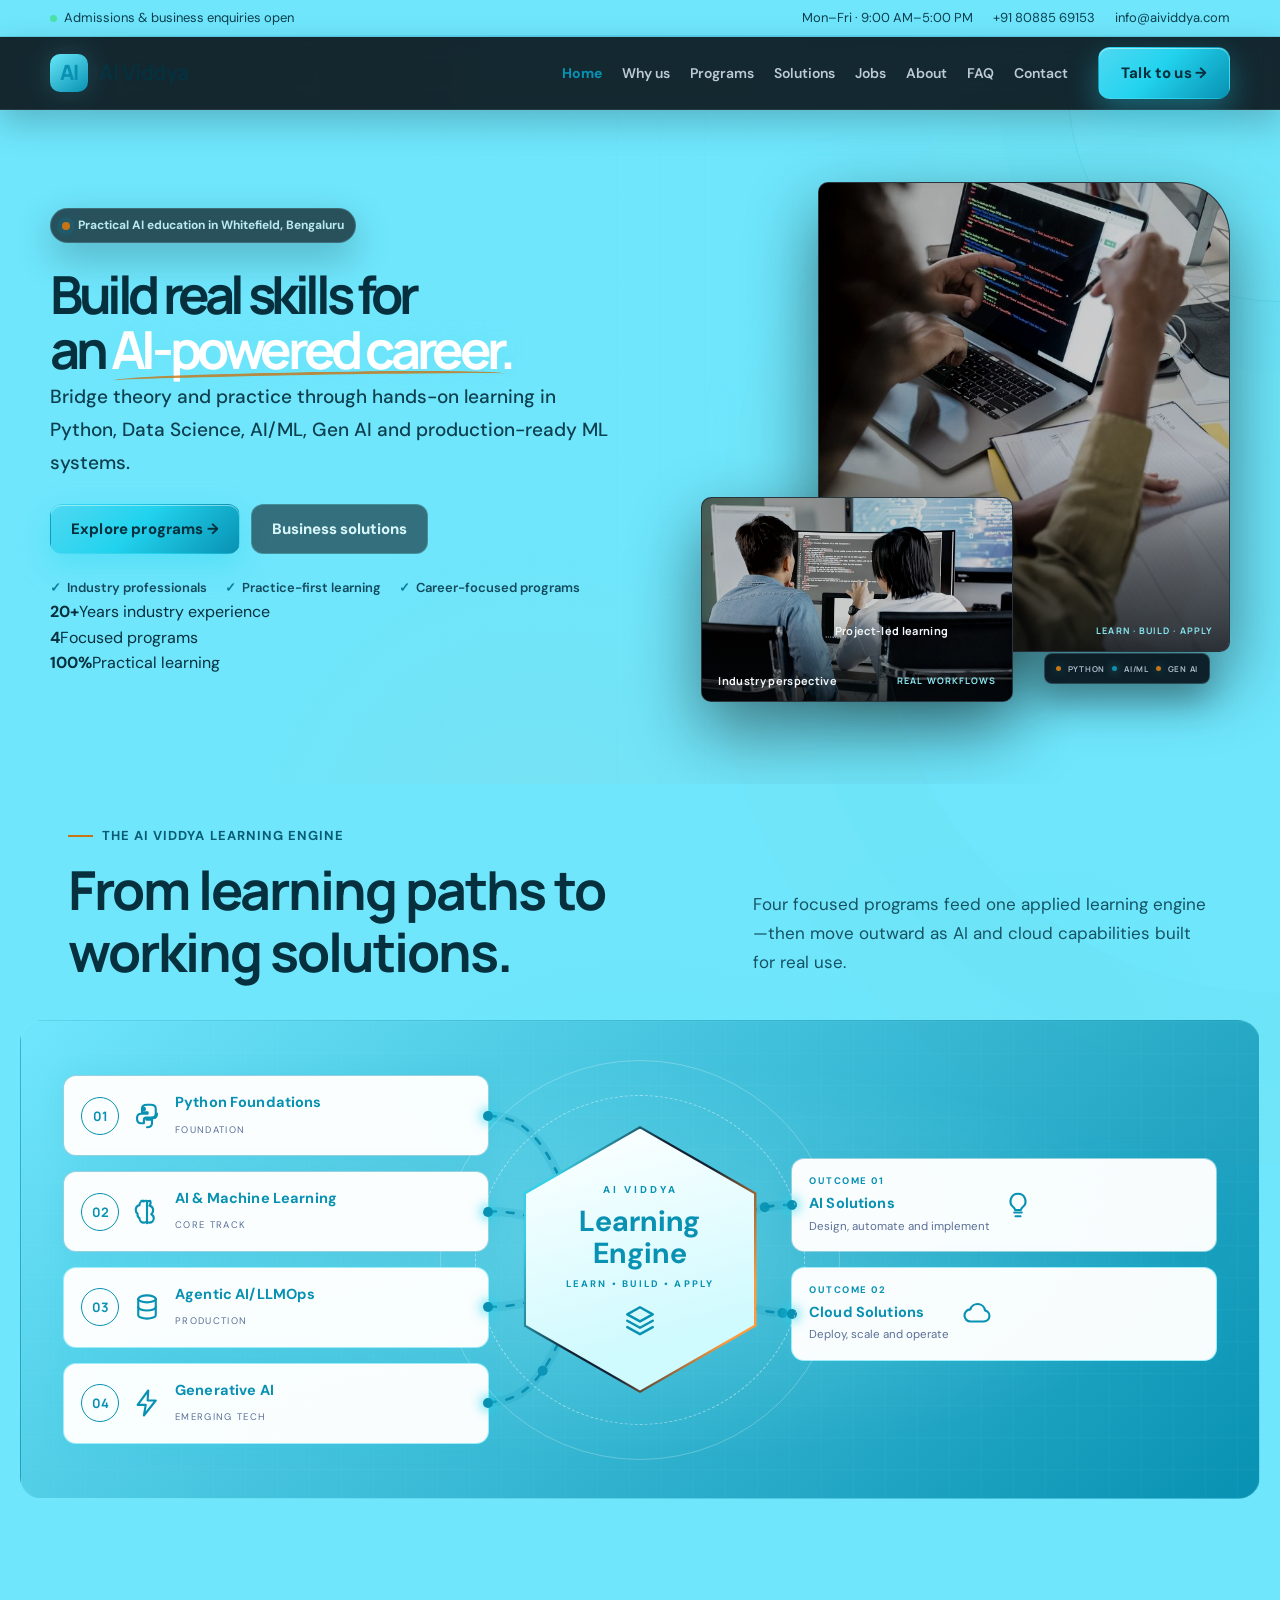
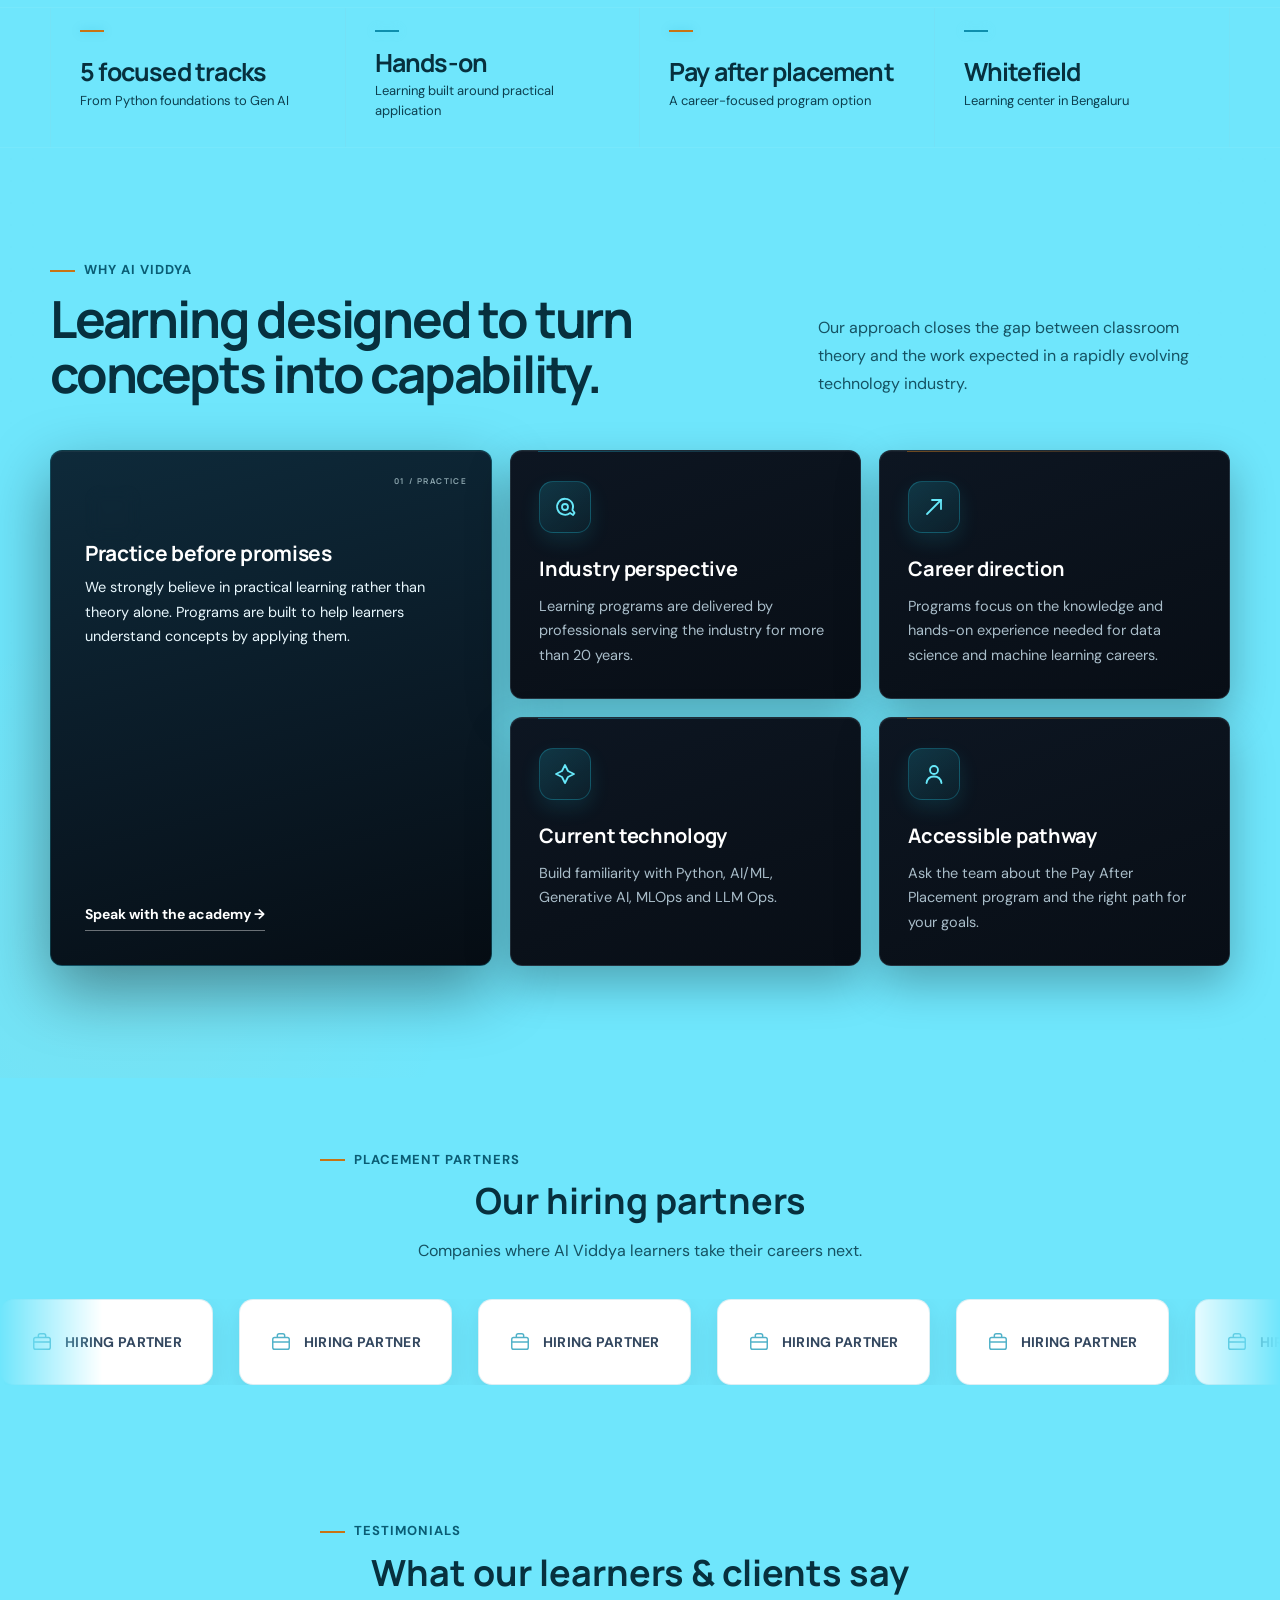
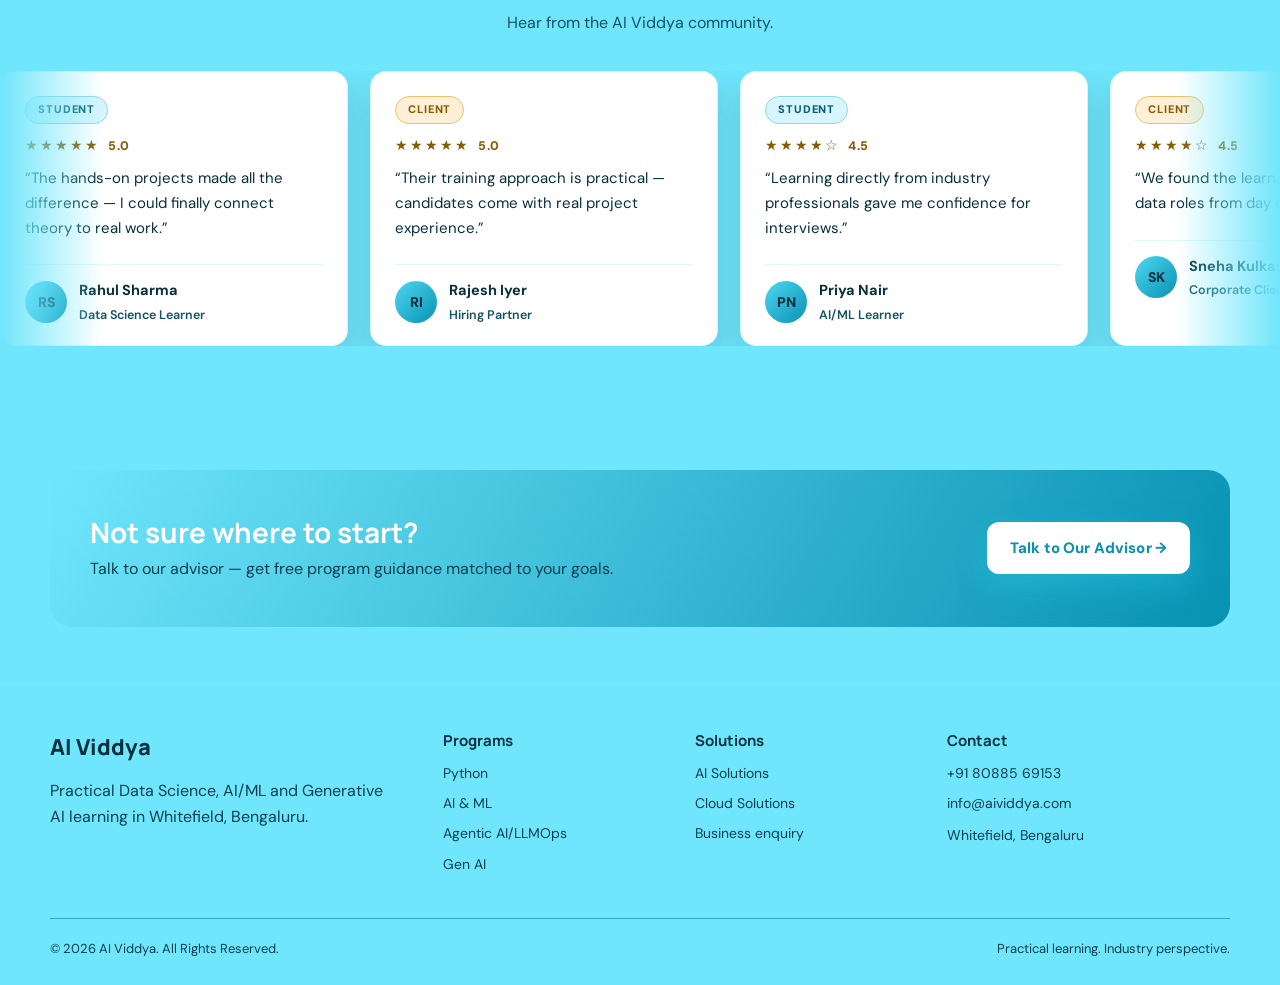
==== commit de15b076: "Hero: 5 professional improvements" ====
--- a/index.html
+++ b/index.html
@@ -18,7 +18,12 @@
 </head>
 <body>
 <div class="utility"><div class="wrap"><span><span class="status-dot"></span>Admissions & business enquiries open</span><div class="utility-links"><span>Mon–Fri · 9:00 AM–5:00 PM</span><a href="tel:+918088569153">+91 80885 69153</a><a href="mailto:info@aividdya.com">info@aividdya.com</a></div></div></div>
-  <header><nav class="wrap"><a class="brand" href="index.html" aria-label="AI Viddya home"><span class="brand-mark">AI</span><span>AI Viddya</span></a><div class="navlinks" id="navlinks"><a href="index.html" class="active">Home</a><a href="why-us.html">Why us</a><a href="programs.html">Programs</a><a href="solutions.html">Solutions</a><a href="jobs.html">Jobs</a><a href="about.html">About</a><a href="faq.html">FAQ</a><a href="contact.html">Contact</a></div><a class="nav-cta" href="contact.html">Talk to us →</a><button class="menu" id="menu" aria-label="Open navigation" aria-expanded="false">☰</button></nav></header><section class="hero" id="home"><div class="wrap hero-grid"><div class="hero-copy"><div class="eyebrow">Practical AI education in Whitefield, Bengaluru</div><h1>Build real skills for an <span>AI-powered career.</span></h1><p>Bridge theory and practice through hands-on learning in Python, Data Science, AI/ML, Gen AI and production-ready ML systems.</p><div class="actions"><a class="btn primary" href="programs.html">Explore programs →</a><a class="btn secondary" href="solutions.html">Business solutions</a></div><div class="hero-note"><span>Industry professionals</span><span>Practice-first learning</span><span>Career-focused programs</span></div></div><div class="hero-gallery" aria-label="Hands-on AI and software learning"><figure class="hero-shot hero-shot-main"><img fetchpriority="high" decoding="async" src="assets/css-bg.jpg" alt="Learners reviewing code together on a laptop"><figcaption>Project-led learning <span>LEARN · BUILD · APPLY</span></figcaption></figure><figure class="hero-shot hero-shot-detail"><img loading="lazy" decoding="async" src="assets/about-img1.jpg" alt="Two professionals collaborating on an artificial intelligence project"><figcaption>Industry perspective <span>REAL WORKFLOWS</span></figcaption></figure><div class="hero-track" aria-hidden="true"><i></i><span>PYTHON</span><i></i><span>AI/ML</span><i></i><span>GEN AI</span></div></div></div></section>
+  <header><nav class="wrap"><a class="brand" href="index.html" aria-label="AI Viddya home"><span class="brand-mark">AI</span><span>AI Viddya</span></a><div class="navlinks" id="navlinks"><a href="index.html" class="active">Home</a><a href="why-us.html">Why us</a><a href="programs.html">Programs</a><a href="solutions.html">Solutions</a><a href="jobs.html">Jobs</a><a href="about.html">About</a><a href="faq.html">FAQ</a><a href="contact.html">Contact</a></div><a class="nav-cta" href="contact.html">Talk to us →</a><button class="menu" id="menu" aria-label="Open navigation" aria-expanded="false">☰</button></nav></header><section class="hero" id="home"><div class="wrap hero-grid"><div class="hero-copy"><div class="eyebrow">Practical AI education in Whitefield, Bengaluru</div><h1>Build real skills for an <span>AI-powered career.</span></h1><p>Bridge theory and practice through hands-on learning in Python, Data Science, AI/ML, Gen AI and production-ready ML systems.</p><div class="actions"><a class="btn primary" href="programs.html">Explore programs →</a><a class="btn secondary" href="solutions.html">Business solutions</a></div><div class="hero-note"><span>Industry professionals</span><span>Practice-first learning</span><span>Career-focused programs</span></div>
+        <div class="hero-stats">
+          <div class="hero-stat"><strong>20+</strong><span>Years industry experience</span></div>
+          <div class="hero-stat"><strong>4</strong><span>Focused programs</span></div>
+          <div class="hero-stat"><strong>100%</strong><span>Practical learning</span></div>
+        </div></div><div class="hero-gallery" aria-label="Hands-on AI and software learning"><figure class="hero-shot hero-shot-main"><img fetchpriority="high" decoding="async" src="assets/css-bg.jpg" alt="Learners reviewing code together on a laptop"><figcaption>Project-led learning <span>LEARN · BUILD · APPLY</span></figcaption></figure><figure class="hero-shot hero-shot-detail"><img loading="lazy" decoding="async" src="assets/about-img1.jpg" alt="Two professionals collaborating on an artificial intelligence project"><figcaption>Industry perspective <span>REAL WORKFLOWS</span></figcaption></figure><div class="hero-track" aria-hidden="true"><i></i><span>PYTHON</span><i></i><span>AI/ML</span><i></i><span>GEN AI</span></div></div></div></section>
     <section class="engine-showcase pipeline-showcase" aria-labelledby="engine-title"><div class="wrap"><div class="orbital-heading"><div><div class="kicker">The AI Viddya learning engine</div><h2 id="engine-title">From learning paths to working solutions.</h2></div><p>Four focused programs feed one applied learning engine—then move outward as AI and cloud capabilities built for real use.</p></div><div class="le-stage" id="leStage" aria-label="AI Viddya Learning Engine: programs flowing into AI and cloud outcomes">
       <div class="le-grid">
         <div class="le-inputs">
--- a/styles.css
+++ b/styles.css
@@ -1,4 +1,4 @@
-:root{color-scheme:light dark;--ink:#10233f;--muted:#52647b;--bg:#f8fbff;--paper:#ffffff;--soft:#eef5ff;--navy:#0b1f3a;--blue:#0891b2;--blue2:#53d2f5;--cyan:#67e8f9;--gold:#0891b2;--line:#dce6f2;--shadow:0 20px 55px rgba(13,44,81,.12);--green:#1d9b69}@media(prefers-color-scheme:dark) and (min-width:99999px){:root{--ink:#edf5ff;--muted:#b6c7db;--bg:#081321;--paper:#0e1d30;--soft:#122744;--navy:#6fe6fc;--blue:#5aa0ff;--blue2:#80b8ff;--cyan:#36d2eb;--gold:#ffd16b;--line:#29405e;--shadow:0 20px 55px rgba(0,0,0,.35);--green:#51d49d}}*{box-sizing:border-box}html{scroll-behavior:smooth;scroll-padding-top:86px}body{margin:0;background:var(--bg);color:var(--ink);font-family:"DM Sans",sans-serif;line-height:1.6}a{color:inherit;text-decoration:none}img{display:block;max-width:100%}button,input,select,textarea{font:inherit}.wrap{width:min(1180px,calc(100% - 40px));margin:auto}.utility{background:var(--navy);color:#d9e9ff;font-size:13px}.utility .wrap{min-height:36px;display:flex;align-items:center;justify-content:space-between;gap:16px}.utility-links{display:flex;gap:20px;align-items:center}.utility a:hover{text-decoration:underline}.status-dot{width:7px;height:7px;border-radius:50%;background:#4be1a5;display:inline-block;margin-right:7px}header{position:sticky;top:0;z-index:30;background:color-mix(in srgb,var(--paper) 94%,transparent);backdrop-filter:blur(14px);border-bottom:1px solid var(--line)}nav{height:72px;display:flex;align-items:center;gap:30px}.brand{display:flex;align-items:center;gap:11px;margin-right:auto;font-family:Manrope,sans-serif;font-weight:800;font-size:21px;letter-spacing:-.5px}.brand-mark{width:38px;height:38px;border-radius:10px;background:var(--blue);display:grid;place-items:center;color:white;font-weight:800;box-shadow:inset 0 -5px 12px rgba(0,0,0,.15)}.navlinks{display:flex;gap:26px;align-items:center;font-size:14px;font-weight:600}.navlinks a:hover{color:var(--blue)}.nav-cta,.btn{display:inline-flex;align-items:center;justify-content:center;gap:9px;border-radius:12px;padding:13px 22px;font-weight:800;font-size:15px;border:1px solid transparent;cursor:pointer;transition:transform .18s ease,box-shadow .18s ease}.nav-cta,.btn.primary{background:var(--blue);color:white}.nav-cta:hover,.btn.primary:hover{transform:translateY(-2px);box-shadow:0 18px 40px rgba(34,211,238,.5),inset 0 1px 0 rgba(255,255,255,.45)}.btn.secondary{border-color:color-mix(in srgb,var(--ink) 25%,transparent);background:transparent;color:var(--ink)}.btn.secondary:hover{border-color:var(--blue);color:var(--blue)}.menu{display:none;background:none;border:0;color:var(--ink);font-size:25px}.hero{position:relative;overflow:hidden;padding:70px 0 76px;background:var(--paper)}.hero:before{content:"";position:absolute;inset:auto -15% -60% 45%;height:650px;background:radial-gradient(circle,rgba(19,185,215,.14),transparent 60%);pointer-events:none}.hero-grid{display:grid;grid-template-columns:1.06fr .94fr;align-items:center;gap:70px}.eyebrow{display:inline-flex;align-items:center;gap:8px;color:var(--blue2);font-weight:700;font-size:14px;margin-bottom:18px}.eyebrow:before{content:"";width:26px;height:3px;background:var(--cyan);border-radius:3px}h1,h2,h3{font-family:Manrope,sans-serif;margin:0;line-height:1.15}h1{font-size:clamp(43px,5vw,72px);letter-spacing:-3px;max-width:700px}h1 span{color:var(--blue)}.hero p{font-size:19px;color:var(--muted);max-width:620px;margin:24px 0 30px}.actions{display:flex;gap:12px;flex-wrap:wrap}.hero-note{margin-top:20px;display:flex;gap:16px;flex-wrap:wrap;font-size:14px;color:var(--muted)}.hero-note span:before{content:"✓";color:var(--green);font-weight:800;margin-right:6px}.hero-art{position:relative}.hero-photo{height:520px;width:100%;object-fit:cover;border-radius:8px 80px 8px 8px;box-shadow:var(--shadow)}.floating-card{position:absolute;left:-35px;bottom:35px;background:var(--paper);border:1px solid var(--line);box-shadow:var(--shadow);padding:17px 20px;border-radius:12px;width:230px}.floating-card strong{display:block;font-family:Manrope;font-size:28px;color:var(--blue)}.floating-card span{font-size:13px;color:var(--muted)}.proof{background:var(--navy);color:white}.proof-grid{display:grid;grid-template-columns:repeat(4,1fr)}.proof-item{padding:28px 25px;border-right:1px solid rgba(255,255,255,.13)}.proof-item:last-child{border:0}.proof-item strong{display:block;font:700 27px Manrope;color:#07303e}.proof-item span{color:#0d3f4f;font-size:14px}section{padding:90px 0}.section-head{display:flex;justify-content:space-between;align-items:end;gap:25px;margin-bottom:38px}.section-head>div{max-width:710px}.kicker{color:var(--blue);font-weight:700;margin-bottom:10px}.section-head h2,.about-copy h2,.contact-copy h2{font-size:clamp(32px,4vw,48px);letter-spacing:-1.7px}.section-head p,.about-copy p,.contact-copy p{color:var(--muted);font-size:17px;margin:14px 0 0}.why{background:var(--bg)}.why-grid{display:grid;grid-template-columns:1.2fr 1fr 1fr;gap:18px}.why-card{background:var(--paper);border:1px solid var(--line);padding:30px;border-radius:14px}.why-card.feature{background:var(--blue);color:#fff;grid-row:span 2;display:flex;flex-direction:column;justify-content:space-between;min-height:360px}.why-card.feature p{color:#dfeeff}.icon{width:43px;height:43px;border-radius:9px;background:var(--soft);display:grid;place-items:center;color:var(--blue);margin-bottom:34px}.feature .icon{background:rgba(255,255,255,.16);color:white}.why-card h3{font-size:21px}.why-card p{color:var(--muted);margin:10px 0 0;font-size:15px}.programs{background:var(--paper)}.program-grid{display:grid;grid-template-columns:repeat(12,1fr);gap:20px}.program{grid-column:span 4;background:var(--bg);border:1px solid var(--line);overflow:hidden;border-radius:12px;display:flex;flex-direction:column}.program:nth-child(4){grid-column:span 6}.program:nth-child(5){grid-column:span 6}.program img{height:190px;width:100%;object-fit:cover}.program-body{padding:23px;display:flex;flex-direction:column;flex:1}.program small{font-weight:700;color:var(--blue)}.program h3{font-size:23px;margin:8px 0}.program p{color:var(--muted);font-size:15px;margin:0 0 18px}.learn{margin-top:auto;font-weight:700;color:var(--blue)}.solutions{background:var(--navy);color:white;position:relative;overflow:hidden}.solutions .section-head p{color:#0d3f4f}.solution-grid{display:grid;grid-template-columns:1fr 1fr;gap:22px}.solution-card{position:relative;min-height:430px;border-radius:14px;overflow:hidden;padding:36px;display:flex;align-items:flex-end}.solution-card img{position:absolute;inset:0;width:100%;height:100%;object-fit:cover}.solution-card:after{content:"";position:absolute;inset:0;background:linear-gradient(0deg,rgba(2,13,29,.96) 0%,rgba(5,18,38,.68) 53%,rgba(5,18,38,.15) 100%)}.solution-content{position:relative;z-index:1}.solution-card h3{font-size:31px}.solution-card p{color:#d3e2f2;max-width:500px}.taglist{display:flex;flex-wrap:wrap;gap:8px;margin-top:18px}.taglist span{border:1px solid rgba(255,255,255,.28);padding:6px 10px;border-radius:5px;font-size:13px;background:rgba(0,0,0,.15)}.process{background:var(--bg)}.steps{display:grid;grid-template-columns:repeat(4,1fr);gap:0;border-top:1px solid var(--line)}.step{padding:30px 28px 0 0;position:relative}.step:not(:last-child):after{content:"";position:absolute;right:20px;top:-5px;width:9px;height:9px;background:var(--cyan);border-radius:50%}.num{font:800 50px Manrope;color:color-mix(in srgb,var(--blue) 25%,var(--bg));line-height:1}.step h3{font-size:20px;margin:8px 0}.step p{color:var(--muted);font-size:15px}.testimonial{padding:70px 0;background:var(--paper)}.quote{display:grid;grid-template-columns:260px 1fr;gap:50px;align-items:center;background:var(--soft);border-radius:18px;padding:44px}.quote-badge{height:190px;background:var(--blue);border-radius:12px;display:grid;place-items:center;color:#fff;font:800 62px Manrope}.quote blockquote{font:600 clamp(21px,3vw,30px) Manrope;line-height:1.45;margin:0}.quote cite{display:block;margin-top:22px;color:var(--muted);font-style:normal}.quote-controls{display:flex;gap:8px;margin-top:22px}.quote-controls button{width:39px;height:39px;border-radius:50%;border:1px solid var(--line);background:var(--paper);color:var(--ink);cursor:pointer}.about{background:var(--bg)}.about-grid{display:grid;grid-template-columns:1fr 1fr;gap:70px;align-items:center}.about-visual{position:relative}.about-visual img{width:100%;height:520px;object-fit:cover;border-radius:60px 8px 8px 8px}.mission-grid{display:grid;grid-template-columns:1fr 1fr;gap:14px;margin-top:25px}.mission{padding:20px;border-top:3px solid var(--blue);background:var(--paper)}.mission h3{font-size:18px}.mission p{font-size:14px;margin:7px 0 0}.about-checks{list-style:none;padding:0;margin:23px 0}.about-checks li{margin:11px 0;padding-left:27px;position:relative}.about-checks li:before{content:"✓";position:absolute;left:0;color:var(--green);font-weight:800}.faq{background:var(--paper)}.faq-grid{display:grid;grid-template-columns:.72fr 1.28fr;gap:65px}.faq-intro{position:sticky;top:115px;align-self:start}.faq-intro h2{font-size:42px}.faq-item{border-bottom:1px solid var(--line)}.faq-q{width:100%;padding:22px 0;display:flex;justify-content:space-between;gap:20px;text-align:left;background:none;border:0;color:var(--ink);font-weight:700;cursor:pointer}.faq-q span:last-child{font-size:22px;color:var(--blue)}.faq-a{display:grid;grid-template-rows:0fr;transition:grid-template-rows .25s}.faq-a>div{overflow:hidden}.faq-a p{margin:0 30px 20px 0;color:var(--muted)}.faq-item.open .faq-a{grid-template-rows:1fr}.faq-item.open .faq-q span:last-child{transform:rotate(45deg)}.contact{background:var(--navy);color:white}.contact-grid{display:grid;grid-template-columns:.82fr 1.18fr;gap:70px}.contact-copy p{color:#bcd0e7}.contact-list{margin-top:30px;display:grid;gap:16px}.contact-list a,.contact-list div{display:flex;gap:13px;align-items:flex-start;color:#e4f0fd}.contact-icon{width:34px;height:34px;flex:0 0 34px;border-radius:8px;background:rgba(255,255,255,.1);display:grid;place-items:center}.form{background:var(--paper);color:var(--ink);padding:34px;border-radius:14px}.form h3{font-size:25px;margin-bottom:22px}.fields{display:grid;grid-template-columns:1fr 1fr;gap:15px}.field.full{grid-column:1/-1}.field label{display:block;font-size:13px;font-weight:700;margin:0 0 6px}.field input,.field select,.field textarea{width:100%;border:1px solid var(--line);background:var(--bg);color:var(--ink);padding:12px 13px;border-radius:7px;outline:none}.field input:focus,.field select:focus,.field textarea:focus{border-color:var(--blue)}.field textarea{min-height:100px;resize:vertical}.form .btn{width:100%;margin-top:16px}.form-note{font-size:12px;color:var(--muted);margin:10px 0 0;text-align:center}.form-success{display:none;margin-top:14px;padding:11px;background:color-mix(in srgb,var(--green) 14%,var(--paper));color:var(--green);font-weight:700;border-radius:7px}footer{background:#6fe6fc;color:#0d3f4f;padding:48px 0 25px}.footer-grid{display:grid;grid-template-columns:1.25fr .75fr .75fr 1fr;gap:40px}.footer-brand{color:white;font:800 22px Manrope}.footer-col h3{font-size:15px;color:white;margin-bottom:12px}.footer-col a{display:block;margin:8px 0;font-size:14px}.footer-col a:hover{color:white}.copyright{border-top:1px solid #2aa5c4;margin-top:35px;padding-top:20px;font-size:13px;display:flex;justify-content:space-between;gap:15px;flex-wrap:wrap}.whatsapp{position:fixed;right:20px;bottom:20px;z-index:25;width:54px;height:54px;border-radius:50%;background:#20b76b;color:white;display:grid;place-items:center;box-shadow:0 10px 30px rgba(0,0,0,.22);font-weight:800;font-size:20px}.whatsapp:hover{background:#159858}.reveal{opacity:1;transform:none}@media(max-width:950px){.navlinks{display:none;position:absolute;top:72px;left:0;right:0;background:var(--paper);padding:22px;flex-direction:column;align-items:flex-start;border-bottom:1px solid var(--line)}.navlinks.open{display:flex}.menu{display:block}.nav-cta{display:none}.hero-grid,.about-grid,.contact-grid{grid-template-columns:1fr;gap:42px}.hero{padding-top:52px}.hero-art{max-width:650px}.why-grid{grid-template-columns:1fr 1fr}.why-card.feature{grid-column:1/-1;grid-row:auto;min-height:280px}.program{grid-column:span 6}.solution-grid{grid-template-columns:1fr}.steps{grid-template-columns:1fr 1fr;gap:25px}.faq-grid{grid-template-columns:1fr}.faq-intro{position:static}.footer-grid{grid-template-columns:1fr 1fr}.proof-grid{grid-template-columns:1fr 1fr}.proof-item:nth-child(2){border-right:0}.proof-item:nth-child(-n+2){border-bottom:1px solid rgba(255,255,255,.13)}}@media(max-width:620px){.wrap{width:min(100% - 28px,1180px)}.utility .wrap{justify-content:center;min-height:32px}.utility-links span:first-child,.utility-links a:last-child{display:none}nav{height:64px}.brand{font-size:18px}.brand-mark{width:34px;height:34px}.hero{padding:42px 0 50px}h1{font-size:41px;letter-spacing:-2px}.hero p{font-size:17px}.hero-photo{height:390px;border-radius:8px 48px 8px 8px}.floating-card{left:12px;bottom:15px}.proof-item{padding:20px 14px}.proof-item strong{font-size:21px}.proof-item span{font-size:12px}section{padding:66px 0}.section-head{display:block}.why-grid,.program-grid,.steps,.mission-grid,.fields{grid-template-columns:1fr}.why-card.feature{grid-column:auto}.program,.program:nth-child(4),.program:nth-child(5){grid-column:1}.solution-card{min-height:400px;padding:24px}.step{padding-top:22px}.step:not(:last-child):after{display:none}.quote{grid-template-columns:1fr;padding:25px}.quote-badge{height:90px}.about-visual img{height:390px}.faq-intro h2{font-size:35px}.contact-grid{gap:40px}.form{padding:22px}.field.full{grid-column:auto}.footer-grid{grid-template-columns:1fr}.whatsapp{right:14px;bottom:14px}.section-head h2,.about-copy h2,.contact-copy h2{font-size:35px}.actions .btn{width:100%}}@media(prefers-reduced-motion:reduce){html{scroll-behavior:auto}.reveal{opacity:1;transform:none;transition:none}}:root{--electric:#0b7cff;--deep:#0e2f66;--glow:rgba(17,132,255,.2);--shadow-sm:0 10px 30px rgba(9,39,78,.08);--shadow-lg:0 30px 80px rgba(4,28,62,.18)}body{overflow-x:hidden;position:relative;isolation:isolate;background:var(--bg)}body:before{content:"";position:fixed;inset:0;z-index:0;pointer-events:none;background:radial-gradient(circle at 14% 18%,color-mix(in srgb,var(--cyan) 14%,transparent) 0 2px,transparent 3px),radial-gradient(circle at 83% 12%,color-mix(in srgb,var(--blue) 13%,transparent) 0 2px,transparent 3px),radial-gradient(circle at 70% 72%,color-mix(in srgb,var(--cyan) 11%,transparent) 0 1.5px,transparent 2.5px),linear-gradient(color-mix(in srgb,var(--blue) 5%,transparent) 1px,transparent 1px),linear-gradient(90deg,color-mix(in srgb,var(--blue) 5%,transparent) 1px,transparent 1px),repeating-linear-gradient(132deg,transparent 0 245px,color-mix(in srgb,var(--cyan) 5%,transparent) 246px,color-mix(in srgb,var(--cyan) 5%,transparent) 247px,transparent 248px 490px);background-size:320px 320px,420px 420px,280px 280px,72px 72px,72px 72px,auto;opacity:.9;animation:backdropDrift 42s linear infinite}body:after{content:"";position:fixed;z-index:0;pointer-events:none;width:min(70vw,920px);aspect-ratio:1;right:-28vw;top:12vh;border:1px solid color-mix(in srgb,var(--cyan) 13%,transparent);border-radius:50%;box-shadow:0 0 0 90px color-mix(in srgb,var(--blue) 2.8%,transparent),0 0 0 180px color-mix(in srgb,var(--cyan) 2.2%,transparent);opacity:.9}body>.utility,body>main,body>footer{position:relative;z-index:1}::selection{background:color-mix(in srgb,var(--blue) 26%,transparent);color:var(--ink)}.scroll-progress{position:fixed;z-index:80;top:0;left:0;width:100%;height:3px;transform:scaleX(0);transform-origin:left;background:linear-gradient(90deg,var(--cyan),var(--blue),var(--gold));box-shadow:0 0 14px var(--glow);pointer-events:none}.utility{position:relative;overflow:hidden}.utility:after{content:"";position:absolute;inset:auto 0 0;height:1px;background:linear-gradient(90deg,transparent,rgba(71,205,255,.75),transparent);animation:scanline 7s linear infinite}header{box-shadow:0 8px 28px rgba(8,34,70,.04)}.brand-mark{position:relative;overflow:hidden;background:linear-gradient(145deg,var(--blue),#0654c9);box-shadow:0 9px 22px rgba(22,105,223,.25)}.brand-mark:after{content:"";position:absolute;inset:-60% auto -60% -85%;width:55%;background:rgba(255,255,255,.3);transform:rotate(20deg);animation:brandShine 7s ease-in-out infinite}.navlinks a{position:relative;padding:25px 0}.navlinks a:after{content:"";position:absolute;left:0;right:100%;bottom:17px;height:2px;background:var(--cyan);transition:right .3s ease}.navlinks a:hover:after{right:0}.nav-cta,.btn{transition:transform .25s ease,box-shadow .25s ease,background .25s ease,border-color .25s ease;color:inherit}.nav-cta:hover,.btn.primary:hover{transform:translateY(-2px);box-shadow:0 13px 28px rgba(22,105,223,.24)}.btn.secondary:hover{transform:translateY(-2px);background:color-mix(in srgb,var(--blue) 6%,transparent)}.hero{isolation:isolate;padding:92px 0 94px;background:linear-gradient(90deg,color-mix(in srgb,var(--paper) 98%,transparent) 0 53%,color-mix(in srgb,var(--soft) 70%,var(--paper)) 53% 100%)}.hero:before{inset:-35% -18% -40% 38%;height:auto;background:linear-gradient(color-mix(in srgb,var(--blue) 5%,transparent) 1px,transparent 1px),linear-gradient(90deg,color-mix(in srgb,var(--blue) 5%,transparent) 1px,transparent 1px),radial-gradient(circle at 62% 46%,rgba(19,185,215,.18),transparent 31%);background-size:38px 38px,38px 38px,auto;mask-image:linear-gradient(90deg,transparent,black 35%);z-index:-1;animation:gridDrift 24s linear infinite}.hero:after{content:"";position:absolute;width:420px;height:420px;right:-180px;top:-190px;border:1px solid color-mix(in srgb,var(--cyan) 24%,transparent);border-radius:50%;box-shadow:0 0 0 70px color-mix(in srgb,var(--cyan) 4%,transparent),0 0 0 140px color-mix(in srgb,var(--blue) 3%,transparent);z-index:-1}.hero-grid{grid-template-columns:1.02fr .98fr;gap:78px}.hero-grid>div:first-child{animation:heroIn .75s cubic-bezier(.2,.8,.2,1) both}.eyebrow{padding:8px 12px 8px 9px;border:1px solid color-mix(in srgb,var(--blue) 19%,transparent);border-radius:999px;background:color-mix(in srgb,var(--paper) 80%,transparent);box-shadow:var(--shadow-sm);backdrop-filter:blur(8px)}.eyebrow:before{width:8px;height:8px;border-radius:50%;box-shadow:0 0 0 5px color-mix(in srgb,var(--cyan) 13%,transparent);animation:pulseDot 2.4s ease-in-out infinite}h1{font-size:clamp(49px,5.6vw,76px);line-height:1.04;letter-spacing:-3.8px;text-wrap:balance}h1 span{position:relative;display:inline-block;color:var(--blue)}h1 span:after{content:"";position:absolute;left:1%;right:2%;bottom:-6px;height:7px;border-radius:50%;border-top:3px solid var(--cyan);transform:rotate(-1deg);opacity:.8}.hero p{font-size:18px;line-height:1.75}.hero-note{padding-top:2px}.hero-note span{white-space:nowrap}.hero-art{padding:22px 22px 0 0;animation:visualIn .9s .12s cubic-bezier(.2,.8,.2,1) both}.hero-art:before{content:"";position:absolute;inset:0 0 46px 28px;border:1px solid color-mix(in srgb,var(--blue) 20%,transparent);border-radius:12px 94px 12px 12px;transform:rotate(3deg);z-index:-1}.hero-photo{height:540px;border-radius:12px 86px 12px 12px;box-shadow:var(--shadow-lg);filter:saturate(.92) contrast(1.04);transition:transform .7s cubic-bezier(.2,.8,.2,1),filter .7s ease}.hero-art:hover .hero-photo{transform:translate(-4px,-4px);filter:saturate(1.04) contrast(1.04)}.floating-card{left:-48px;bottom:38px;width:236px;padding:20px 21px;border:1px solid color-mix(in srgb,var(--blue) 17%,var(--line));box-shadow:0 26px 60px rgba(7,31,66,.22);backdrop-filter:blur(16px);background:color-mix(in srgb,var(--paper) 91%,transparent);animation:floatCard 5s ease-in-out infinite}.floating-card:before{content:"";position:absolute;left:0;top:18px;bottom:18px;width:3px;border-radius:0 4px 4px 0;background:linear-gradient(var(--cyan),var(--blue))}.tech-orbit{position:absolute;right:-18px;top:76px;display:grid;gap:9px;z-index:3}.tech-orbit span{display:flex;align-items:center;gap:8px;padding:8px 11px;background:color-mix(in srgb,var(--navy) 90%,transparent);color:#eaf5ff;border:1px solid rgba(255,255,255,.16);border-radius:7px;font:700 11px Manrope;letter-spacing:.06em;box-shadow:0 12px 24px rgba(1,18,40,.18);animation:orbitFloat 5s ease-in-out infinite}.tech-orbit span:nth-child(2){animation-delay:-1.5s;transform:translateX(12px)}.tech-orbit span:nth-child(3){animation-delay:-3s}.tech-orbit i{width:7px;height:7px;border-radius:50%;background:var(--cyan);box-shadow:0 0 9px var(--cyan)}.visual-caption{position:absolute;right:18px;bottom:-24px;background:var(--navy);color:#e5f2ff;padding:13px 17px;border-radius:9px;box-shadow:var(--shadow-sm);font:600 12px Manrope;letter-spacing:.02em}.visual-caption b{color:var(--cyan);margin-right:8px}.proof{position:relative;overflow:hidden;background:linear-gradient(110deg,#6fe6fc,#0891b2 58%,#0891b2)}.proof:before{content:"";position:absolute;inset:0;background:linear-gradient(115deg,transparent 35%,rgba(36,180,225,.08),transparent 65%);transform:translateX(-100%);animation:proofSweep 9s ease-in-out infinite}.proof-grid{position:relative}.proof-item{transition:background .3s ease;padding:32px 25px}.proof-item:hover{background:rgba(255,255,255,.04)}.proof-item strong{letter-spacing:-.5px}.proof-item span{display:block;margin-top:4px}section{position:relative}.section-head h2,.about-copy h2,.contact-copy h2{text-wrap:balance}.kicker{display:flex;align-items:center;gap:9px;font-size:13px;letter-spacing:.08em;text-transform:uppercase}.kicker:before{content:"";width:25px;height:2px;background:var(--cyan)}.why:before,.process:before{content:"";position:absolute;inset:0;background-image:radial-gradient(color-mix(in srgb,var(--blue) 13%,transparent) 1px,transparent 1px);background-size:22px 22px;mask-image:linear-gradient(90deg,black,transparent 18%,transparent 82%,black);pointer-events:none}.why-grid{gap:20px}.why-card{position:relative;overflow:hidden;box-shadow:var(--shadow-sm);transition:transform .35s cubic-bezier(.2,.8,.2,1),box-shadow .35s ease,border-color .35s ease}.why-card:not(.feature):after{content:"";position:absolute;left:0;right:0;bottom:0;height:3px;background:linear-gradient(90deg,var(--cyan),var(--blue));transform:scaleX(0);transform-origin:left;transition:transform .35s ease}.why-card:hover{transform:translateY(-6px);box-shadow:0 23px 50px rgba(8,37,76,.13);border-color:color-mix(in srgb,var(--blue) 30%,var(--line))}.why-card:hover:after{transform:scaleX(1)}.why-card.feature{background:linear-gradient(145deg,#0a63db,#087fdb);box-shadow:0 24px 60px rgba(14,88,191,.25)}.icon{border:1px solid color-mix(in srgb,var(--blue) 14%,transparent);transition:transform .35s ease,background .35s ease}.why-card:hover .icon{transform:rotate(-5deg) scale(1.08);background:color-mix(in srgb,var(--blue) 12%,var(--soft))}.icon svg,.contact-icon svg{width:21px;height:21px;stroke:currentColor;fill:none;stroke-width:1.8;stroke-linecap:round;stroke-linejoin:round}.program-grid{gap:24px}.program{position:relative;border-radius:14px;box-shadow:var(--shadow-sm);transition:transform .38s cubic-bezier(.2,.8,.2,1),box-shadow .38s ease,border-color .38s ease}.program:before{content:"";position:absolute;inset:0;pointer-events:none;border-radius:inherit;box-shadow:inset 0 0 0 1px transparent;transition:box-shadow .3s ease;z-index:2}.program:hover{transform:translateY(-9px);box-shadow:0 28px 60px rgba(8,35,72,.16);border-color:transparent}.program:hover:before{box-shadow:inset 0 0 0 1px color-mix(in srgb,var(--blue) 40%,transparent)}.program img{transition:transform .8s cubic-bezier(.2,.8,.2,1),filter .5s ease;filter:saturate(.82)}.program:hover img{transform:scale(1.055);filter:saturate(1.08)}.program-body{position:relative;background:linear-gradient(155deg,color-mix(in srgb,var(--bg) 96%,transparent),color-mix(in srgb,var(--soft) 56%,var(--bg)))}.program small{letter-spacing:.09em}.learn{display:inline-flex;align-items:center;transition:gap .25s ease;color:var(--blue)}.program:hover .learn{gap:5px}.solutions:before{content:"";position:absolute;width:640px;height:640px;border:1px solid rgba(67,213,241,.1);border-radius:50%;right:-280px;top:-300px;box-shadow:0 0 0 90px rgba(67,213,241,.025),0 0 0 180px rgba(67,213,241,.018)}.solution-grid{gap:26px}.solution-card{min-height:465px;border:1px solid rgba(255,255,255,.13);box-shadow:0 25px 55px rgba(0,0,0,.26);transition:transform .45s cubic-bezier(.2,.8,.2,1),border-color .3s ease}.solution-card:hover{transform:translateY(-8px);border-color:rgba(79,211,238,.52)}.solution-card img{transition:transform .9s cubic-bezier(.2,.8,.2,1),filter .6s ease;filter:saturate(.8)}.solution-card:hover img{transform:scale(1.055);filter:saturate(1)}.solution-card:after{background:linear-gradient(0deg,rgba(2,13,29,.98) 0%,rgba(5,18,38,.61) 58%,rgba(5,18,38,.08) 100%)}.taglist span{backdrop-filter:blur(8px);transition:background .25s ease,border-color .25s ease}.solution-card:hover .taglist span{background:rgba(17,142,194,.17);border-color:rgba(109,224,248,.38)}.steps{border-top:2px solid color-mix(in srgb,var(--blue) 16%,var(--line));position:relative}.steps:before{content:"";position:absolute;left:0;top:-2px;width:25%;height:2px;background:linear-gradient(90deg,var(--blue),var(--cyan));animation:stepFlow 5s ease-in-out infinite}.step{padding-top:35px}.step:not(:last-child):after{top:-6px;box-shadow:0 0 0 6px color-mix(in srgb,var(--cyan) 12%,var(--bg)),0 0 18px var(--cyan)}.num{font-size:58px;letter-spacing:-4px}.quote{position:relative;overflow:hidden;background:linear-gradient(135deg,var(--soft),color-mix(in srgb,var(--paper) 70%,var(--soft)));border:1px solid color-mix(in srgb,var(--blue) 12%,var(--line));box-shadow:var(--shadow-sm)}.quote:after{content:"";position:absolute;width:240px;height:240px;border-radius:50%;right:-100px;bottom:-150px;border:36px solid color-mix(in srgb,var(--blue) 5%,transparent)}.quote-badge{background:linear-gradient(145deg,var(--blue),#087fce);box-shadow:0 20px 42px rgba(22,105,223,.24)}.quote-controls button{transition:transform .2s ease,background .2s ease,color .2s ease}.quote-controls button:hover{transform:translateY(-2px);background:var(--blue);color:white}.about-visual img{box-shadow:var(--shadow-lg);filter:saturate(.88);transition:filter .5s ease}.about-visual:hover img{filter:saturate(1.05)}.about-visual:before{content:"";position:absolute;inset:-18px 24px 22px -18px;border:1px solid color-mix(in srgb,var(--blue) 22%,transparent);border-radius:76px 10px 10px 10px;z-index:-1}.about-visual:after{content:"Applied learning";position:absolute;right:-22px;bottom:30px;background:var(--blue);color:#fff;padding:13px 17px;border-radius:8px;font:700 12px Manrope;box-shadow:0 15px 34px rgba(17,93,198,.28)}.mission{position:relative;overflow:hidden;border-top:0;box-shadow:var(--shadow-sm)}.mission:before{content:"";position:absolute;left:0;top:0;bottom:0;width:3px;background:linear-gradient(var(--cyan),var(--blue))}.faq-q{font-size:16px;transition:color .25s ease}.faq-q:hover{color:var(--blue)}.faq-q span:last-child{transition:transform .25s ease}.faq-item.open .faq-q{color:var(--blue)}.contact{background:linear-gradient(125deg,#6fe6fc,#53d2f5 65%,#0891b2);overflow:hidden}.contact:before{content:"";position:absolute;inset:0;background-image:radial-gradient(rgba(85,203,235,.11) 1px,transparent 1px);background-size:26px 26px;mask-image:linear-gradient(90deg,black,transparent 58%)}.contact-grid{position:relative}.contact-icon{color:var(--cyan)}.form{box-shadow:0 30px 70px rgba(0,0,0,.25);border:1px solid rgba(255,255,255,.1)}.field input,.field select,.field textarea{transition:border-color .2s ease,box-shadow .2s ease,background .2s ease}.field input:focus,.field select:focus,.field textarea:focus{box-shadow:0 0 0 4px color-mix(in srgb,var(--blue) 10%,transparent);background:var(--paper)}.whatsapp{transition:transform .25s ease,box-shadow .25s ease;animation:whatsappPulse 3s ease-in-out infinite}.whatsapp:hover{transform:translateY(-4px) rotate(-3deg);box-shadow:0 16px 34px rgba(0,0,0,.26)}.hero,.programs,.testimonial,.faq{background:color-mix(in srgb,var(--paper) 90%,transparent)}.why,.process,.about{background:color-mix(in srgb,var(--bg) 84%,transparent)}.hero,.why,.programs,.process,.testimonial,.about,.faq{backdrop-filter:blur(1.5px)}.programs:before,.testimonial:before,.faq:before{content:"";position:absolute;inset:0;pointer-events:none;background:linear-gradient(116deg,transparent 0 67%,color-mix(in srgb,var(--cyan) 4%,transparent) 67.1% 67.2%,transparent 67.3%);opacity:.85}.programs>.wrap,.testimonial>.wrap,.faq>.wrap{position:relative}.reveal{opacity:1;transform:none}.reveal.visible{animation:contentReveal .72s cubic-bezier(.2,.8,.2,1) both}.why-grid .reveal:nth-child(2).visible,.program-grid .reveal:nth-child(2).visible,.solution-grid .reveal:nth-child(2).visible,.steps .reveal:nth-child(2).visible{animation-delay:.08s}.why-grid .reveal:nth-child(3).visible,.program-grid .reveal:nth-child(3).visible,.steps .reveal:nth-child(3).visible{animation-delay:.16s}.why-grid .reveal:nth-child(4).visible,.program-grid .reveal:nth-child(4).visible,.steps .reveal:nth-child(4).visible{animation-delay:.24s}.why-grid .reveal:nth-child(5).visible,.program-grid .reveal:nth-child(5).visible{animation-delay:.32s}@keyframes contentReveal{from{opacity:.25;transform:translateY(30px)}to{opacity:1;transform:none}}@keyframes heroIn{from{opacity:0;transform:translateY(24px)}to{opacity:1;transform:none}}@keyframes visualIn{from{opacity:0;transform:translate(30px,18px)}to{opacity:1;transform:none}}@keyframes gridDrift{to{background-position:38px 38px,38px 38px,0 0}}@keyframes backdropDrift{to{background-position:320px 160px,-210px 210px,140px -140px,72px 72px,72px 72px,490px 0}}@keyframes floatCard{0%,100%{transform:translateY(0)}50%{transform:translateY(-8px)}}@keyframes orbitFloat{0%,100%{margin-top:0}50%{margin-top:-6px}}@keyframes pulseDot{0%,100%{box-shadow:0 0 0 5px color-mix(in srgb,var(--cyan) 13%,transparent)}50%{box-shadow:0 0 0 9px color-mix(in srgb,var(--cyan) 5%,transparent)}}@keyframes brandShine{0%,70%{left:-85%}90%,100%{left:150%}}@keyframes scanline{to{transform:translateX(100%)}}@keyframes proofSweep{0%,55%{transform:translateX(-100%)}85%,100%{transform:translateX(100%)}}@keyframes stepFlow{0%,100%{transform:translateX(0)}50%{transform:translateX(300%)}}@keyframes whatsappPulse{0%,100%{box-shadow:0 10px 30px rgba(0,0,0,.22),0 0 0 0 rgba(32,183,107,.2)}50%{box-shadow:0 10px 30px rgba(0,0,0,.22),0 0 0 9px rgba(32,183,107,0)}}@media(max-width:950px){.hero{background:var(--paper)}.hero-grid{grid-template-columns:1fr;gap:55px}.hero-art{max-width:720px;width:100%}.tech-orbit{right:0}.about-visual:after{right:10px}.navlinks a{padding:5px 0}.navlinks a:after{bottom:0}}@media(max-width:620px){h1{font-size:clamp(41px,12vw,53px);letter-spacing:-2.6px}.hero{padding:48px 0 68px}.hero p{line-height:1.65}.hero-art{padding:10px 8px 0 7px}.hero-art:before{inset:0 0 30px 15px}.hero-photo{height:420px}.floating-card{left:-3px;bottom:20px;width:206px;padding:16px 18px}.floating-card strong{font-size:23px}.tech-orbit{right:-2px;top:52px}.tech-orbit span{padding:7px 9px;font-size:10px}.visual-caption{right:7px;bottom:-31px}.proof-item{padding:22px 14px}.why-card:hover,.program:hover,.solution-card:hover{transform:none}.solution-card{min-height:420px}.about-visual:before{inset:-10px 12px 15px -8px}.about-visual:after{right:8px;bottom:18px}.reveal{transform:translateY(18px)}}@media(prefers-reduced-motion:reduce){*,*:before,*:after{animation-duration:.01ms!important;animation-iteration-count:1!important;scroll-behavior:auto!important}.reveal{opacity:1;transform:none;transition:none}.hero-grid>div:first-child,.hero-art{animation:none}.program img,.solution-card img{transition:none}}:root{--ink:#07303e;--muted:#155263;--bg:#6fe6fc;--paper:#ffffff;--soft:#d9f6fe;--navy:#07303e;--blue:#0891b2;--blue2:#0a7a99;--cyan:#0e8fae;--gold:#c77414;--line:rgba(7,48,62,.14);--shadow:0 26px 70px rgba(7,48,62,.16);--green:#0d7a4f;--electric:#0891b2;--deep:#53d2f5;--glow:rgba(111,230,252,.4);--shadow-sm:0 12px 34px rgba(7,48,62,.10);--shadow-lg:0 34px 90px rgba(7,48,62,.18)}@media(prefers-color-scheme:dark) and (min-width:99999px){:root{--ink:#07303e;--muted:#155263;--bg:#6fe6fc;--paper:#ffffff;--soft:#d9f6fe;--navy:#07303e;--blue:#0891b2;--blue2:#0a7a99;--cyan:#0e8fae;--gold:#c77414;--line:rgba(7,48,62,.14);--shadow:0 26px 70px rgba(7,48,62,.16);--green:#0d7a4f;--electric:#0891b2;--deep:#53d2f5;--glow:rgba(111,230,252,.4);--shadow-sm:0 12px 34px rgba(7,48,62,.10);--shadow-lg:0 34px 90px rgba(7,48,62,.18)}}body{background:#6fe6fc;color:var(--ink)}body:before{background:radial-gradient(circle at 17% 9%,rgba(255,143,72,.08),transparent 21%),radial-gradient(circle at 80% 16%,rgba(70,216,234,.09),transparent 22%),linear-gradient(rgba(111,207,222,.028) 1px,transparent 1px),linear-gradient(90deg,rgba(111,207,222,.028) 1px,transparent 1px);background-size:auto,auto,52px 52px,52px 52px;opacity:1;animation:backdropDrift 55s linear infinite}body:after{width:min(62vw,860px);right:-31vw;top:22vh;border-color:rgba(88,221,237,.09);box-shadow:0 0 0 86px rgba(44,193,211,.018),0 0 0 172px rgba(255,147,76,.012)}.utility{background:#6fe6fc;color:#9fb0c2;border-bottom:1px solid rgba(255,255,255,.06)}header{background:rgba(5,9,14,.86);border-bottom:1px solid rgba(255,255,255,.08);box-shadow:0 12px 34px rgba(0,0,0,.22)}.brand-mark{background:linear-gradient(145deg,#67e8f9,#0891b2);color:#0891b2;box-shadow:0 0 28px rgba(82,222,240,.2)}.navlinks a{color:#becad6}.navlinks a:hover{color:#fff}.nav-cta,.btn.primary{background:linear-gradient(135deg,#4fd8f2 0%,#22d3ee 45%,#0891b2 100%);color:#06303e;font-weight:800;letter-spacing:.01em;border-radius:12px;box-shadow:0 12px 30px rgba(34,211,238,.35),inset 0 1px 0 rgba(255,255,255,.45);transition:transform .18s ease,box-shadow .18s ease}.nav-cta:hover,.btn.primary:hover{background:linear-gradient(135deg,#22d3ee,#cffafe);box-shadow:0 15px 34px rgba(255,139,67,.28)}.btn.secondary{border-color:rgba(116,225,239,.28);background:rgba(7,18,24,.56);color:#d8f7fb}.btn.secondary:hover{border-color:var(--cyan);color:#fff;background:rgba(44,186,205,.1)}.hero{min-height:700px;padding:100px 0 104px;background:radial-gradient(circle at 75% 48%,rgba(255,143,71,.075),transparent 24%),radial-gradient(circle at 85% 70%,rgba(72,219,236,.075),transparent 25%),linear-gradient(180deg,rgba(8,13,20,.98),rgba(4,8,12,.98))}.hero:before{inset:0;background:linear-gradient(rgba(104,213,227,.04) 1px,transparent 1px),linear-gradient(90deg,rgba(104,213,227,.04) 1px,transparent 1px),radial-gradient(circle at 76% 50%,rgba(75,220,236,.09),transparent 27%);background-size:44px 44px,44px 44px,auto;mask-image:linear-gradient(90deg,transparent 25%,black 60%);animation:gridDrift 28s linear infinite}.hero:after{right:-210px;top:-230px;border-color:rgba(8,145,178,.12);box-shadow:0 0 0 70px rgba(8,145,178,.018),0 0 0 140px rgba(99,217,234,.018)}.hero-grid{grid-template-columns:.88fr 1.12fr;gap:44px}.eyebrow{color:#b9eaf0;border-color:rgba(165,243,252,.18);background:rgba(10,18,25,.7);box-shadow:0 14px 38px rgba(0,0,0,.24)}.eyebrow:before{background:var(--gold);box-shadow:0 0 0 5px rgba(8,145,178,.11),0 0 18px rgba(8,145,178,.48)}h1{max-width:640px}h1 span{color:#fff;text-shadow:0 0 28px rgba(90,219,235,.13)}h1 span:after{border-color:var(--gold)}.hero p{color:#a9b6c4;max-width:600px}.hero-note{color:#8292a4}.hero-note span:before{color:var(--cyan)}.hero-art{padding:0;min-height:500px;display:grid;place-items:center;animation:visualIn .9s .12s cubic-bezier(.2,.8,.2,1) both}.hero-art:before{inset:6% 2% 4%;border:1px solid rgba(153,186,209,.12);border-radius:22px;transform:none;background:linear-gradient(145deg,rgba(16,23,32,.88),rgba(7,11,17,.66));box-shadow:inset 0 1px rgba(255,255,255,.04),0 35px 80px rgba(0,0,0,.38)}.flow-console{position:relative;width:100%;height:485px;isolation:isolate;overflow:hidden;border-radius:22px}.flow-console:before{content:"";position:absolute;inset:5% 3%;background-image:radial-gradient(rgba(118,183,199,.13) 1px,transparent 1px);background-size:18px 18px;mask-image:radial-gradient(circle at 53% 49%,black,transparent 76%)}.flow-console:after{content:"";position:absolute;width:340px;height:340px;border:1px solid rgba(134,180,198,.09);border-radius:50%;left:calc(50% - 170px);top:calc(50% - 170px);box-shadow:0 0 0 52px rgba(111,196,211,.012),0 0 0 104px rgba(8,145,178,.009)}.flow-map{position:absolute;inset:0;width:100%;height:100%;z-index:1;overflow:visible}.flow-map path{fill:none;stroke-width:3;stroke-linecap:round;filter:url(#signalGlow)}.flow-map .warm{stroke:#22d3ee;stroke-dasharray:9 7;animation:routeFlow 3.2s linear infinite}.flow-map .cool{stroke:#22d3ee;stroke-dasharray:5 8;animation:routeFlow 3.8s linear infinite reverse}.flow-map .dim{stroke:#22d3ee;stroke-opacity:.55;stroke-width:1.2;stroke-dasharray:none;filter:none}.flow-node{position:absolute;z-index:3;background:linear-gradient(145deg,rgba(18,26,36,.97),rgba(8,13,20,.94));border:1px solid rgba(146,180,200,.16);box-shadow:0 18px 40px rgba(0,0,0,.34),inset 0 1px rgba(255,255,255,.04);color:#e9f1f7}.flow-inputs{left:2%;top:20%;width:29%;display:grid;gap:10px;z-index:3;position:absolute}.flow-pill{padding:11px 13px;border-radius:9px;background:rgba(13,20,29,.94);border:1px solid rgba(157,190,210,.13);box-shadow:0 12px 24px rgba(0,0,0,.25);font:700 11px Manrope;color:#b9c6d2;position:relative}.flow-pill:after{content:"";position:absolute;right:10px;top:50%;width:7px;height:7px;border-radius:50%;background:var(--gold);box-shadow:0 0 12px rgba(8,145,178,.72);transform:translateY(-50%)}.flow-pill:nth-child(n+3):after{background:var(--cyan);box-shadow:0 0 12px rgba(165,243,252,.72)}.engine{left:42%;top:34%;width:132px;height:132px;border-radius:50%;display:grid;place-items:center;text-align:center;border-color:rgba(255,159,93,.68);box-shadow:0 0 0 6px rgba(255,147,78,.06),0 0 0 13px rgba(255,147,78,.03),0 0 42px rgba(255,137,65,.28),inset 0 0 28px rgba(255,151,82,.1);animation:enginePulse 3.6s ease-in-out infinite}.engine:before,.engine:after{content:"";position:absolute;border-radius:50%;border:1px solid rgba(101,222,236,.12)}.engine:before{inset:-36px;animation:orbitSpin 12s linear infinite}.engine:after{inset:-62px;border-style:dashed;animation:orbitSpin 18s linear infinite reverse}.engine strong{font:800 15px Manrope;line-height:1.15;color:#fff}.engine small{display:block;color:#0d3f4f;font:700 9px Manrope;letter-spacing:.14em;margin-top:7px}.output-node{right:2%;width:27%;min-height:94px;padding:18px 16px;border-radius:12px;display:flex;align-items:center;gap:12px}.output-node.ai{top:18%}.output-node.cloud{bottom:18%}.output-icon{width:39px;height:39px;flex:0 0 39px;border-radius:10px;display:grid;place-items:center;background:rgba(255,151,84,.08);border:1px solid rgba(255,151,84,.22);color:var(--gold)}.output-node.cloud .output-icon{background:rgba(165,243,252,.08);border-color:rgba(165,243,252,.22);color:var(--cyan)}.output-icon svg{width:21px;height:21px;stroke:currentColor;fill:none;stroke-width:1.7}.output-node strong{font:700 12px Manrope;display:block}.output-node span{font-size:10px;color:#8090a1;display:block;margin-top:2px}.console-label{position:absolute;z-index:4;left:6%;top:7%;font:700 10px Manrope;letter-spacing:.16em;color:#6f8192}.console-label b{color:var(--cyan);font-weight:800}.console-status{position:absolute;z-index:4;left:7%;right:7%;bottom:7%;display:flex;justify-content:space-between;color:#718292;font-size:10px}.console-status span{display:flex;align-items:center;gap:6px}.console-status i{width:24px;height:4px;border-radius:4px;background:linear-gradient(90deg,var(--gold),var(--cyan));box-shadow:0 0 12px rgba(94,218,233,.4)}.proof{background:linear-gradient(90deg,#6fe6fc,#6fe6fc 55%,#6fe6fc);border-top:1px solid rgba(255,255,255,.06);border-bottom:1px solid rgba(255,255,255,.06)}.proof-item{border-color:rgba(255,255,255,.08)}.proof-item strong{color:#07303e}.proof-item span{color:#0d3f4f}section{background-color:transparent}.hero,.why,.programs,.process,.testimonial,.about,.faq{backdrop-filter:none}.why,.programs,.process,.testimonial,.about,.faq{background:rgba(4,8,12,.94)}.programs,.testimonial,.faq{background:rgba(6,10,15,.95)}.why:before,.process:before{background-image:radial-gradient(rgba(105,217,232,.1) 1px,transparent 1px);opacity:.38}.kicker{color:var(--cyan)}.kicker:before{background:var(--gold)}.section-head p,.about-copy p,.contact-copy p{color:var(--muted)}.why-card,.program,.mission,.quote,.form{background:linear-gradient(145deg,rgba(17,24,34,.94),rgba(8,13,20,.94));border-color:rgba(148,180,201,.14);box-shadow:0 20px 48px rgba(0,0,0,.26)}.why-card.feature{background:radial-gradient(circle at 15% 12%,rgba(165,243,252,.12),transparent 34%),linear-gradient(145deg,#1a9cbd,#6fe6fc);border:1px solid rgba(102,222,236,.28);box-shadow:0 22px 58px rgba(0,0,0,.38),inset 0 1px rgba(255,255,255,.04)}.why-card.feature p{color:#9fb0bf}.why-card.feature .icon{background:rgba(165,243,252,.08);border-color:rgba(165,243,252,.2);color:var(--cyan)}.why-card:not(.feature):after{background:linear-gradient(90deg,var(--gold),var(--cyan))}.icon{background:#2fa9dd;border-color:rgba(165,243,252,.14);color:var(--cyan)}.program-body{background:linear-gradient(160deg,#2fa9dd,#6fe6fc)}.program img{filter:saturate(.65) brightness(.66) contrast(1.13)}.program:hover img{filter:saturate(.9) brightness(.8) contrast(1.08)}.program small{color:var(--gold)}.learn{color:var(--cyan)}.solutions{background:radial-gradient(circle at 75% 20%,rgba(74,218,235,.08),transparent 26%),linear-gradient(150deg,#6fe6fc,#1f4a78 58%,#53d2f5);border-block:1px solid rgba(255,255,255,.06)}.solution-card{border-color:rgba(151,189,208,.16)}.solution-card:after{background:linear-gradient(0deg,rgba(3,8,13,.98),rgba(5,11,17,.74) 56%,rgba(4,8,12,.24))}.taglist span{background:rgba(6,11,16,.58);border-color:rgba(165,243,252,.2);color:#b8cad6;border-radius:999px}.num{color:rgba(101,218,233,.18)}.steps{border-color:rgba(119,208,222,.13)}.steps:before{background:linear-gradient(90deg,var(--gold),var(--cyan))}.step:not(:last-child):after{background:var(--gold);box-shadow:0 0 0 6px rgba(8,145,178,.08),0 0 18px rgba(8,145,178,.7)}.quote{background:radial-gradient(circle at 85% 50%,rgba(165,243,252,.07),transparent 29%),linear-gradient(145deg,#1a9cbd,#6fe6fc)}.quote-badge{background:linear-gradient(145deg,#ff8c48,#d96624);color:#0891b2;box-shadow:0 20px 42px rgba(255,139,70,.16)}.quote-controls button{background:#6fe6fc;border-color:rgba(147,181,203,.16)}.about-visual img{filter:saturate(.62) brightness(.7) contrast(1.12)}.about-visual:hover img{filter:saturate(.82) brightness(.78) contrast(1.1)}.about-visual:after{background:linear-gradient(135deg,#ff8e4b,#d96b29);color:#0891b2}.mission:before{background:linear-gradient(var(--gold),var(--cyan))}.faq-q{color:#e8eef4}.faq-item{border-color:rgba(142,174,197,.14)}.contact{background:radial-gradient(circle at 18% 40%,rgba(255,146,77,.07),transparent 24%),radial-gradient(circle at 76% 20%,rgba(75,220,236,.07),transparent 24%),linear-gradient(135deg,#53d2f5,#09121b 63%,#53d2f5)}.contact:before{background-image:radial-gradient(rgba(95,216,231,.1) 1px,transparent 1px)}.contact-icon{background:rgba(101,226,240,.07);border:1px solid rgba(101,226,240,.13)}.form{color:var(--ink)}.field input,.field select,.field textarea{background:#6fe6fc;border-color:rgba(149,181,202,.15);color:#edf4f8}.field input:focus,.field select:focus,.field textarea:focus{background:#0b131c}.form-success{background:rgba(98,230,178,.09)}footer{background:#6fe6fc;border-top:1px solid rgba(255,255,255,.06)}@keyframes routeFlow{to{stroke-dashoffset:-64}}@keyframes enginePulse{0%,100%{box-shadow:0 0 0 6px rgba(255,147,78,.06),0 0 0 13px rgba(255,147,78,.03),0 0 36px rgba(255,137,65,.23),inset 0 0 24px rgba(255,151,82,.08)}50%{box-shadow:0 0 0 8px rgba(255,147,78,.075),0 0 0 17px rgba(255,147,78,.035),0 0 55px rgba(255,137,65,.4),inset 0 0 34px rgba(255,151,82,.14)}}@keyframes orbitSpin{to{transform:rotate(360deg)}}@media(max-width:1100px){.hero{background:radial-gradient(circle at 70% 70%,rgba(69,217,233,.07),transparent 28%),#6fe6fc}.hero-grid{grid-template-columns:minmax(0,1fr)!important;gap:46px}.hero-grid>div{min-width:0}.hero-art{grid-column:1!important;max-width:none;width:100%}.flow-console{height:470px}.engine{left:calc(50% - 66px)}.navlinks{background:rgba(6,10,15,.98);border-color:rgba(255,255,255,.08)}}@media(max-width:800px){.wrap{width:min(100% - 28px,1180px)}.whatsapp{position:absolute;right:14px;bottom:14px;width:48px;height:48px}.hero{padding:55px 0 72px;min-height:0}.hero-grid{gap:38px}.hero-grid>div:first-child{width:100%}.eyebrow{font-size:12px;line-height:1.35}.hero h1{font-size:clamp(42px,10vw,56px);line-height:1.02;letter-spacing:-2.4px;max-width:650px}.hero-art{min-height:390px}.flow-console{height:390px;width:100%;border-radius:16px}.hero-art:before{inset:0;border-radius:16px}.flow-inputs{left:4%;top:18%;width:29%;gap:7px}.flow-pill{padding:8px 7px;font-size:8px}.flow-pill:after{right:6px;width:5px;height:5px}.engine{width:96px;height:96px;left:calc(50% - 48px);top:36%}.engine:before{inset:-25px}.engine:after{inset:-42px}.engine strong{font-size:12px}.engine small{font-size:7px}.output-node{right:3%;width:29%;min-height:75px;padding:11px 8px;gap:7px}.output-icon{width:29px;height:29px;flex-basis:29px}.output-icon svg{width:16px;height:16px}.output-node strong{font-size:9px}.output-node span{font-size:7px}.console-label{left:6%;top:5%;font-size:8px}.console-status{bottom:5%;font-size:8px}.flow-map path{stroke-width:2}.hero p{color:#9eacba}}@media(prefers-reduced-motion:reduce){.flow-map .warm,.flow-map .cool,.engine,.engine:before,.engine:after{animation:none!important}}.hero{padding:28px 0 88px;min-height:0;background:radial-gradient(circle at 50% 21%,rgba(70,218,235,.085),transparent 30%),radial-gradient(circle at 88% 55%,rgba(255,143,71,.05),transparent 24%),linear-gradient(180deg,#6fe6fc 0%,#6fe6fc 100%)}.hero>.wrap{width:min(1280px,calc(100% - 40px))}.hero-grid{display:flex;flex-direction:column;align-items:stretch;gap:60px}.hero-art{order:-1;width:100%;max-width:none;min-height:0;padding:0;display:block}.hero-art:before{inset:0;border-radius:24px;background:linear-gradient(145deg,rgba(15,23,33,.98),rgba(6,11,17,.97));border-color:rgba(136,194,211,.2);box-shadow:inset 0 1px rgba(255,255,255,.055),0 36px 100px rgba(0,0,0,.48),0 0 90px rgba(71,213,232,.035)}.flow-console{height:clamp(540px,48vw,620px);border-radius:24px;background:radial-gradient(circle at 50% 50%,rgba(255,145,76,.055),transparent 22%),linear-gradient(115deg,rgba(9,16,24,.46),rgba(5,10,15,.15));border:1px solid rgba(157,201,216,.1);box-shadow:inset 0 0 80px rgba(3,8,12,.7)}.flow-console:before{inset:4% 2%;background-size:20px 20px;opacity:.9}.flow-console:after{width:440px;height:440px;left:calc(50% - 220px);top:calc(50% - 220px);box-shadow:0 0 0 70px rgba(111,196,211,.013),0 0 0 140px rgba(8,145,178,.008)}.console-label{left:4.5%;top:5%;font-size:12px;letter-spacing:.18em}.console-label b{display:inline-block;margin-right:5px;filter:drop-shadow(0 0 7px var(--cyan));animation:statusBlink 2.4s ease-in-out infinite}.flow-inputs{left:3.5%;top:20%;width:27%;gap:14px}.flow-pill{padding:15px 18px;border-radius:11px;font-size:13px;letter-spacing:-.01em;background:linear-gradient(145deg,rgba(17,26,37,.98),rgba(9,15,23,.96));border-color:rgba(150,197,214,.18);box-shadow:0 15px 32px rgba(0,0,0,.3),inset 0 1px rgba(255,255,255,.035)}.flow-pill:after{right:15px;width:8px;height:8px}.engine{width:178px;height:178px;left:calc(50% - 89px);top:calc(50% - 89px);border-width:1px}.engine:before{inset:-46px}.engine:after{inset:-80px}.engine strong{font-size:20px;line-height:1.2}.engine small{font-size:10px;margin-top:9px}.output-node{right:3.5%;width:26%;min-height:116px;padding:22px 20px;border-radius:14px;gap:15px}.output-node.ai{top:18%}.output-node.cloud{bottom:18%}.output-icon{width:48px;height:48px;flex-basis:48px;border-radius:12px}.output-icon svg{width:25px;height:25px}.output-node strong{font-size:15px}.output-node span{font-size:12px;margin-top:4px;line-height:1.45}.console-status{left:4.5%;right:4.5%;bottom:5%;font-size:11px;letter-spacing:.05em}.console-status i{width:34px;height:5px}.flow-map path{stroke-width:3.4}.flow-map .dim{stroke-width:1.25}.hero-grid>div:first-child{width:100%;display:grid;grid-template-columns:minmax(0,1.15fr) minmax(340px,.85fr);column-gap:clamp(48px,7vw,100px);align-items:start;padding:0 clamp(0px,3vw,42px)}.hero-grid>div:first-child .eyebrow{grid-column:1/-1;width:max-content;margin-bottom:24px}.hero-grid>div:first-child h1{grid-column:1;grid-row:2 / span 4;max-width:760px;font-size:clamp(52px,6vw,82px);letter-spacing:-4.4px}.hero-grid>div:first-child>p{grid-column:2;grid-row:2;margin:5px 0 25px;font-size:19px;line-height:1.72}.hero-grid>div:first-child .actions{grid-column:2;grid-row:3}.hero-grid>div:first-child .hero-note{grid-column:2;grid-row:4;margin-top:22px;gap:10px 18px}.hero-grid>div:first-child .hero-note span{white-space:normal}@keyframes statusBlink{0%,100%{opacity:.55}50%{opacity:1}}@media(max-width:900px){.hero{padding:20px 0 70px}.hero>.wrap{width:min(100% - 28px,1280px)}.hero-grid{gap:44px}.flow-console{height:470px}.flow-console:after{width:330px;height:330px;left:calc(50% - 165px);top:calc(50% - 165px)}.flow-inputs{width:29%;gap:9px}.flow-pill{padding:11px 10px;font-size:10px}.flow-pill:after{right:8px;width:6px;height:6px}.engine{width:126px;height:126px;left:calc(50% - 63px);top:calc(50% - 63px)}.engine:before{inset:-32px}.engine:after{inset:-54px}.engine strong{font-size:15px}.output-node{width:28%;min-height:92px;padding:15px 12px;gap:10px}.output-icon{width:37px;height:37px;flex-basis:37px}.output-node strong{font-size:12px}.output-node span{font-size:9px}.hero-grid>div:first-child{display:block;padding:0 3vw}.hero-grid>div:first-child h1{max-width:780px}.hero-grid>div:first-child>p{max-width:700px;margin:24px 0 28px}}@media(max-width:620px){.hero{padding:12px 0 58px}.hero-grid{gap:38px}.hero-art:before,.flow-console{border-radius:16px}.flow-console{height:390px}.flow-console:after{width:250px;height:250px;left:calc(50% - 125px);top:calc(50% - 125px)}.console-label{left:5%;top:5%;font-size:8px}.flow-inputs{left:3%;top:20%;width:32%;gap:8px}.flow-pill{padding:9px 7px;font-size:7.5px;border-radius:8px}.flow-pill:after{right:5px;width:5px;height:5px}.engine{width:92px;height:92px;left:calc(50% - 46px);top:calc(50% - 46px)}.engine:before{inset:-22px}.engine:after{inset:-37px}.engine strong{font-size:11px}.engine small{font-size:6.5px;margin-top:4px}.output-node{right:2.5%;width:29%;min-height:72px;padding:10px 7px;gap:6px;border-radius:10px}.output-node.ai{top:19%}.output-node.cloud{bottom:19%}.output-icon{width:27px;height:27px;flex-basis:27px;border-radius:8px}.output-icon svg{width:15px;height:15px}.output-node strong{font-size:8px}.output-node span{font-size:6.5px;margin-top:2px}.console-status{left:5%;right:5%;bottom:4%;font-size:7px}.console-status i{width:22px;height:4px}.flow-map path{stroke-width:2.5}.hero-grid>div:first-child{padding:0}.hero-grid>div:first-child .eyebrow{width:auto}.hero-grid>div:first-child h1{font-size:clamp(41px,12vw,54px);letter-spacing:-2.8px}.hero-grid>div:first-child>p{font-size:17px;line-height:1.65}}.hero{padding:88px 0 74px;background:radial-gradient(circle at 82% 24%,rgba(70,218,235,.08),transparent 27%),radial-gradient(circle at 12% 78%,rgba(255,143,71,.045),transparent 25%),linear-gradient(180deg,#6fe6fc 0%,#6fe6fc 100%)}.hero>.wrap{width:min(1180px,calc(100% - 40px))}.hero-grid{display:block}.engine-showcase{position:relative;overflow:hidden;padding:0 0 96px;background:linear-gradient(180deg,#6fe6fc 0%,#53d2f5 100%)}.engine-showcase:before{content:"";position:absolute;inset:8% -12% auto 48%;height:420px;background:radial-gradient(circle,rgba(66,214,232,.07),transparent 66%);pointer-events:none}.engine-showcase>.wrap{position:relative;width:min(1280px,calc(100% - 40px));margin:auto}.engine-showcase .hero-art{width:100%;max-width:none;min-height:0;padding:0;display:block;animation:visualIn .9s .08s cubic-bezier(.2,.8,.2,1) both}@media(max-width:900px){.hero{padding:64px 0 60px}.hero>.wrap{width:min(100% - 28px,1180px)}.engine-showcase{padding-bottom:72px}.engine-showcase>.wrap{width:min(100% - 28px,1280px)}}@media(max-width:620px){.hero{padding:50px 0 48px}.engine-showcase{padding-bottom:58px}}.orbital-showcase{padding:18px 0 102px;background:radial-gradient(circle at 50% 46%,rgba(75,218,235,.075),transparent 30%),linear-gradient(180deg,#6fe6fc 0%,#6fe6fc 100%)}.orbital-showcase:before{inset:12% -5% auto 5%;height:560px;background:radial-gradient(circle at 50% 50%,rgba(255,151,82,.055),transparent 58%)}.orbital-heading{display:grid;grid-template-columns:minmax(0,1fr) minmax(320px,.72fr);align-items:end;gap:48px;margin:0 auto 34px;padding:0 18px;max-width:1180px}.orbital-heading .kicker{margin-bottom:12px}.orbital-heading h2{font-size:clamp(34px,4.2vw,54px);letter-spacing:-2px}.orbital-heading p{color:var(--muted);font-size:17px;line-height:1.7;margin:0 0 6px}.orbital-stage{position:relative;isolation:isolate;height:620px;overflow:hidden;border:1px solid rgba(143,190,208,.16);border-radius:24px;background:linear-gradient(rgba(100,203,219,.025) 1px,transparent 1px),linear-gradient(90deg,rgba(100,203,219,.025) 1px,transparent 1px),radial-gradient(circle at 50% 45%,rgba(32,129,150,.13),transparent 31%),linear-gradient(145deg,#6fe6fc,#53d2f5 72%);background-size:42px 42px,42px 42px,auto,auto;box-shadow:inset 0 1px rgba(255,255,255,.045),inset 0 -90px 120px rgba(0,0,0,.32),0 38px 100px rgba(0,0,0,.42)}.orbital-stage:before{content:"";position:absolute;inset:8% 4% 11%;border-radius:50%;background:radial-gradient(ellipse,transparent 48%,rgba(99,222,237,.025) 49%,transparent 51%);pointer-events:none}.orbit-stars{position:absolute;inset:0;z-index:0}.orbit-stars i{position:absolute;width:3px;height:3px;border-radius:50%;background:#b9f7ff;box-shadow:0 0 9px rgba(116,232,246,.9);animation:starTwinkle 3.8s ease-in-out infinite}.orbit-stars i:nth-child(1){left:9%;top:16%}.orbit-stars i:nth-child(2){left:18%;top:44%;animation-delay:-1s}.orbit-stars i:nth-child(3){left:28%;top:10%;animation-delay:-2.4s}.orbit-stars i:nth-child(4){left:38%;top:28%;animation-delay:-.6s}.orbit-stars i:nth-child(5){left:62%;top:16%;animation-delay:-1.8s}.orbit-stars i:nth-child(6){left:72%;top:35%;animation-delay:-3s}.orbit-stars i:nth-child(7){left:88%;top:13%;animation-delay:-.3s}.orbit-stars i:nth-child(8){left:93%;top:55%;animation-delay:-2s}.orbit-stars i:nth-child(9){left:14%;top:74%;animation-delay:-1.4s}.orbit-stars i:nth-child(10){left:37%;top:82%;animation-delay:-2.7s}.orbit-stars i:nth-child(11){left:67%;top:78%;animation-delay:-.8s}.orbit-stars i:nth-child(12){left:84%;top:86%;animation-delay:-2.2s}.orbit-ring,.orbit-axis,.orbit-glow,.orbit-core,.orbiter{position:absolute;left:50%;top:45%}.orbit-ring{z-index:1;border:1px solid rgba(112,217,232,.18);border-radius:50%;transform:translate(-50%,-50%)}.ring-outer{width:530px;height:530px;border-color:rgba(108,211,226,.13);box-shadow:0 0 70px rgba(38,170,191,.025)}.ring-middle{width:400px;height:400px;border-color:rgba(255,154,87,.18)}.ring-inner{width:272px;height:272px;border-color:rgba(112,217,232,.22);box-shadow:inset 0 0 40px rgba(58,190,209,.025)}.orbit-axis{z-index:1;width:530px;height:210px;border:1px solid rgba(118,208,224,.1);border-radius:50%}.axis-one{transform:translate(-50%,-50%) rotate(22deg)}.axis-two{transform:translate(-50%,-50%) rotate(-22deg);border-color:rgba(255,156,91,.09)}.orbit-glow{z-index:1;width:360px;height:360px;transform:translate(-50%,-50%);border-radius:50%;background:radial-gradient(circle,rgba(255,149,80,.09),rgba(70,209,228,.045) 28%,transparent 66%);filter:blur(3px);animation:orbitBreathe 4.8s ease-in-out infinite}.orbit-core{z-index:6;transform:translate(-50%,-50%)}.core-sphere{position:relative;width:178px;height:178px;border-radius:50%;display:grid;place-content:center;text-align:center;background:radial-gradient(circle at 36% 27%,rgba(255,191,144,.2),transparent 19%),radial-gradient(circle at 50% 58%,#15212d 0%,#0a1119 58%,#060a0e 100%);border:1px solid rgba(255,163,101,.65);box-shadow:0 0 0 7px rgba(255,151,83,.045),0 0 0 15px rgba(102,222,237,.028),0 0 62px rgba(255,142,68,.24),inset -18px -18px 34px rgba(0,0,0,.43),inset 8px 8px 28px rgba(255,177,119,.07);animation:corePulse 4s ease-in-out infinite}.core-sphere:before{content:"";position:absolute;inset:-12px;border-radius:50%;border:1px solid transparent;border-top-color:rgba(99,225,239,.72);border-right-color:rgba(99,225,239,.16);animation:coreSpin 10s linear infinite}.core-sphere:after{content:"";position:absolute;inset:14px;border-radius:50%;border:1px solid rgba(255,255,255,.05)}.core-sphere span{color:#70dfed;font:700 8px Manrope;letter-spacing:.18em;margin-bottom:7px}.core-sphere strong{color:#fff;font:800 21px/1.1 Manrope}.core-sphere small{color:#ffae79;font:700 8px Manrope;letter-spacing:.12em;margin-top:9px}.orbiter{z-index:5;border-radius:50%;pointer-events:none;animation:orbitalTravel linear infinite}.orbiter .satellite{position:absolute;left:50%;top:-25px;transform:translateX(-50%);min-width:146px;min-height:51px;display:flex;align-items:center;gap:10px;padding:9px 12px;border-radius:10px;background:linear-gradient(145deg,rgba(19,29,40,.97),rgba(8,14,21,.97));border:1px solid rgba(143,193,210,.2);box-shadow:0 15px 34px rgba(0,0,0,.34),inset 0 1px rgba(255,255,255,.04);animation:orbitalCounter linear infinite}.satellite b{display:grid;place-items:center;width:25px;height:25px;flex:0 0 25px;border-radius:50%;background:rgba(98,222,237,.08);border:1px solid rgba(98,222,237,.25);color:#72e0ed;font:800 9px Manrope}.satellite span{color:#d9e5ed;font:700 10px/1.3 Manrope;letter-spacing:.02em}.orbit-python{width:530px;height:530px;margin:-265px 0 0 -265px;animation-duration:24s}.orbit-python .satellite{animation-duration:24s}.orbit-aiml{width:530px;height:530px;margin:-265px 0 0 -265px;animation-duration:24s;animation-delay:-12s}.orbit-aiml .satellite{animation-duration:24s;animation-delay:-12s}.orbit-aiml .satellite b{color:#0891b2;border-color:rgba(8,145,178,.28);background:rgba(8,145,178,.07)}.orbit-ops{width:400px;height:400px;margin:-200px 0 0 -200px;animation-duration:18s;animation-direction:reverse;animation-delay:-3s}.orbit-ops .satellite{animation-duration:18s;animation-direction:reverse;animation-delay:-3s}.orbit-genai{width:400px;height:400px;margin:-200px 0 0 -200px;animation-duration:18s;animation-direction:reverse;animation-delay:-12s}.orbit-genai .satellite{animation-duration:18s;animation-direction:reverse;animation-delay:-12s}.orbit-genai .satellite b{color:#0891b2;border-color:rgba(8,145,178,.28);background:rgba(8,145,178,.07)}.outcome-paths{position:absolute;inset:0;z-index:2;width:100%;height:100%;overflow:visible}.outcome-paths path{fill:none;stroke:rgba(112,220,234,.28);stroke-width:1.4}.outcome-paths path:nth-of-type(2){stroke:rgba(8,145,178,.24)}.path-pulse{fill:#cffafe}.warm-pulse{fill:#22d3ee}.cool-pulse{fill:#cffafe}.orbit-outcome{position:absolute;z-index:7;bottom:42px;width:252px;min-height:82px;display:flex;align-items:center;gap:13px;padding:14px 16px;border-radius:12px;background:linear-gradient(145deg,rgba(17,26,36,.98),rgba(7,12,18,.97));border:1px solid rgba(143,193,210,.19);box-shadow:0 17px 38px rgba(0,0,0,.34),inset 0 1px rgba(255,255,255,.04)}.outcome-ai{left:6%}.outcome-cloud{right:6%}.outcome-mark{width:38px;height:38px;flex:0 0 38px;display:grid;place-items:center;border-radius:9px;color:var(--gold);background:rgba(8,145,178,.08);border:1px solid rgba(8,145,178,.2)}.outcome-cloud .outcome-mark{color:var(--cyan);background:rgba(165,243,252,.08);border-color:rgba(165,243,252,.2)}.outcome-mark svg{width:20px;height:20px;fill:none;stroke:currentColor;stroke-width:1.7;stroke-linecap:round;stroke-linejoin:round}.orbit-outcome small,.orbit-outcome strong,.orbit-outcome em{display:block}.orbit-outcome small{color:#738698;font:700 8px Manrope;letter-spacing:.13em}.orbit-outcome strong{color:#f2f6f9;font:700 13px Manrope;margin:2px 0}.orbit-outcome em{color:#8798a8;font:400 10px DM Sans;font-style:normal}.orbit-status{position:absolute;z-index:8;left:28px;right:28px;top:22px;display:flex;justify-content:space-between;color:#6f8294;font:700 9px Manrope;letter-spacing:.13em}.orbit-status span:first-child{display:flex;align-items:center;gap:7px}.orbit-status i{width:7px;height:7px;border-radius:50%;background:#a5f3fc;box-shadow:0 0 12px rgba(101,224,237,.75);animation:statusBlink 2.4s ease-in-out infinite}@keyframes orbitalTravel{to{transform:rotate(360deg)}}@keyframes orbitalCounter{to{transform:translateX(-50%) rotate(-360deg)}}@keyframes coreSpin{to{transform:rotate(360deg)}}@keyframes corePulse{0%,100%{box-shadow:0 0 0 7px rgba(255,151,83,.045),0 0 0 15px rgba(102,222,237,.028),0 0 50px rgba(255,142,68,.2),inset -18px -18px 34px rgba(0,0,0,.43),inset 8px 8px 28px rgba(255,177,119,.07)}50%{box-shadow:0 0 0 9px rgba(255,151,83,.06),0 0 0 19px rgba(102,222,237,.035),0 0 74px rgba(255,142,68,.3),inset -18px -18px 34px rgba(0,0,0,.43),inset 8px 8px 28px rgba(255,177,119,.1)}}@keyframes orbitBreathe{0%,100%{opacity:.58;transform:translate(-50%,-50%) scale(.94)}50%{opacity:1;transform:translate(-50%,-50%) scale(1.05)}}@keyframes starTwinkle{0%,100%{opacity:.2;transform:scale(.7)}50%{opacity:1;transform:scale(1.35)}}@media(max-width:900px){html{scroll-padding-top:70px}.orbital-heading{grid-template-columns:1fr;gap:14px;padding:0;margin-bottom:26px}.orbital-heading p{max-width:650px}.orbital-stage{height:590px}.orbit-ring,.orbit-axis,.orbit-glow,.orbit-core,.orbiter{top:43%}.outcome-ai{left:24px}.outcome-cloud{right:24px}.section-head{align-items:start}.hero-note{gap:8px 16px}.program-grid{gap:16px}.solution-card{min-height:410px}.about-grid,.contact-grid{gap:46px}.faq-grid{gap:38px}}@media(max-width:620px){.utility{display:none}header{top:0}.wrap{width:min(100% - 28px,1180px)}nav{gap:14px}.brand{min-width:0}.brand span:last-child{white-space:nowrap}.menu{padding:8px;line-height:1}.navlinks{top:64px;padding:18px 20px;gap:16px;box-shadow:0 18px 34px rgba(0,0,0,.35)}.navlinks a{width:100%;font-size:15px}.hero{padding:44px 0 46px}.hero h1{font-size:clamp(38px,11.5vw,50px);line-height:1.04;letter-spacing:-2.5px}.hero h1 span:after{bottom:-4px;height:5px}.hero p{margin:22px 0 25px}.hero-note{display:grid;gap:7px;margin-top:18px}.hero-note span{font-size:13px}.orbital-showcase{padding:20px 0 62px}.orbital-showcase>.wrap{width:min(100% - 20px,1280px)}.orbital-heading{padding:0 4px;margin-bottom:22px}.orbital-heading h2{font-size:32px;letter-spacing:-1.2px}.orbital-heading p{font-size:15px;line-height:1.62}.orbital-stage{height:550px;border-radius:17px;background-size:32px 32px,32px 32px,auto,auto}.orbit-status{left:16px;right:16px;top:16px;font-size:7px;letter-spacing:.09em}.orbit-status span:last-child{display:none}.orbit-ring,.orbit-axis,.orbit-glow,.orbit-core,.orbiter{top:39%}.ring-outer{width:330px;height:330px}.ring-middle{width:252px;height:252px}.ring-inner{width:174px;height:174px}.orbit-axis{width:330px;height:132px}.orbit-glow{width:240px;height:240px}.core-sphere{width:112px;height:112px}.core-sphere span{font-size:5.5px;margin-bottom:4px}.core-sphere strong{font-size:14px}.core-sphere small{font-size:5.5px;margin-top:5px}.core-sphere:before{inset:-8px}.orbit-python,.orbit-aiml{width:330px;height:330px;margin:-165px 0 0 -165px}.orbit-ops,.orbit-genai{width:252px;height:252px;margin:-126px 0 0 -126px}.orbiter .satellite{top:-19px;min-width:104px;min-height:38px;padding:6px 7px;gap:6px;border-radius:8px}.satellite b{width:19px;height:19px;flex-basis:19px;font-size:7px}.satellite span{font-size:7px;line-height:1.2}.outcome-paths{display:none}.orbit-outcome{bottom:20px;width:calc(50% - 20px);min-height:88px;padding:11px 9px;gap:8px}.outcome-ai{left:10px}.outcome-cloud{right:10px}.outcome-mark{width:31px;height:31px;flex-basis:31px}.outcome-mark svg{width:16px;height:16px}.orbit-outcome small{font-size:6px}.orbit-outcome strong{font-size:10px}.orbit-outcome em{font-size:8px;line-height:1.25}.proof-grid{grid-template-columns:1fr 1fr}.proof-item{min-width:0}.proof-item strong{font-size:19px}.proof-item span{line-height:1.35}section{padding:60px 0}.section-head{margin-bottom:28px}.section-head h2,.about-copy h2,.contact-copy h2{font-size:32px;letter-spacing:-1.1px}.section-head p,.about-copy p,.contact-copy p{font-size:15px}.why-card,.program-body{padding:22px}.why-card.feature{min-height:300px}.program img{height:180px}.program h3{font-size:21px}.solution-card{min-height:370px;padding:22px}.solution-card h3{font-size:27px}.steps{gap:8px}.step{padding:20px 0 10px}.num{font-size:48px}.quote{gap:20px;padding:22px}.quote blockquote{font-size:20px}.quote-badge{height:72px;font-size:46px}.about-visual img{height:320px}.about-visual:after{right:6px;font-size:10px}.mission{padding:17px}.faq-grid{gap:20px}.faq-q{padding:18px 0}.contact-list a,.contact-list div{font-size:14px;overflow-wrap:anywhere}.form{padding:20px}.footer-grid{gap:24px}.copyright{display:block}.copyright span{display:block;margin-top:7px}}@media(max-width:380px){.hero h1{font-size:37px}.orbital-stage{height:530px}.ring-outer{width:300px;height:300px}.ring-middle{width:232px;height:232px}.ring-inner{width:160px;height:160px}.orbit-axis{width:300px;height:120px}.orbit-python,.orbit-aiml{width:300px;height:300px;margin:-150px 0 0 -150px}.orbit-ops,.orbit-genai{width:232px;height:232px;margin:-116px 0 0 -116px}.orbiter .satellite{min-width:96px}.outcome-mark{display:none}.orbit-outcome{justify-content:center;text-align:center}}@media(prefers-reduced-motion:reduce){.orbiter,.orbiter .satellite,.core-sphere,.core-sphere:before,.orbit-glow,.orbit-stars i{animation:none!important}.orbit-python{transform:rotate(25deg)}.orbit-python .satellite{transform:translateX(-50%) rotate(-25deg)}.orbit-aiml{transform:rotate(205deg)}.orbit-aiml .satellite{transform:translateX(-50%) rotate(-205deg)}.orbit-ops{transform:rotate(112deg)}.orbit-ops .satellite{transform:translateX(-50%) rotate(-112deg)}.orbit-genai{transform:rotate(292deg)}.orbit-genai .satellite{transform:translateX(-50%) rotate(-292deg)}}.orbital-showcase{padding-top:30px;background:radial-gradient(ellipse at 50% 44%,rgba(55,201,223,.11),transparent 34%),radial-gradient(circle at 18% 72%,rgba(255,143,71,.045),transparent 21%),linear-gradient(180deg,#6fe6fc 0%,#050a10 100%)}.orbital-stage{height:700px;border-color:rgba(133,210,226,.23);background:linear-gradient(rgba(102,215,231,.03) 1px,transparent 1px),linear-gradient(90deg,rgba(102,215,231,.03) 1px,transparent 1px),radial-gradient(ellipse at 50% 46%,rgba(45,178,201,.17),transparent 29%),radial-gradient(ellipse at 50% 46%,rgba(255,145,77,.055),transparent 48%),linear-gradient(145deg,#09131d,#6fe6fc 74%);background-size:38px 38px,38px 38px,auto,auto,auto;box-shadow:inset 0 1px rgba(255,255,255,.06),inset 0 -120px 150px rgba(0,0,0,.5),0 44px 120px rgba(0,0,0,.5)}.orbital-stage:after{content:"";position:absolute;inset:0;z-index:0;pointer-events:none;background:linear-gradient(90deg,transparent 49.92%,rgba(165,243,252,.055) 50%,transparent 50.08%),linear-gradient(transparent 49.92%,rgba(165,243,252,.045) 50%,transparent 50.08%);mask-image:radial-gradient(circle at 50% 45%,black,transparent 70%)}.orbital-stage .orbit-ring,.orbital-stage .orbit-axis,.orbital-stage .orbit-glow,.orbital-stage .orbit-core,.orbital-stage .orbiter{top:44%}.ring-outer{width:620px;height:620px}.ring-middle{width:470px;height:470px}.ring-inner{width:314px;height:314px}.orbit-axis{width:690px;height:250px}.axis-one{transform:translate(-50%,-50%) rotate(23deg)}.axis-two{transform:translate(-50%,-50%) rotate(-23deg)}.orbit-glow{width:460px;height:460px;background:radial-gradient(circle,rgba(255,149,80,.12),rgba(70,209,228,.065) 27%,transparent 66%)}.energy-disc{position:absolute;z-index:2;left:50%;top:44%;width:790px;height:258px;transform:translate(-50%,-50%) rotate(-7deg);border-radius:50%;border:1px solid rgba(87,222,239,.16);box-shadow:0 0 24px rgba(76,214,232,.06),inset 0 0 34px rgba(72,211,231,.03);pointer-events:none}.energy-disc:before,.energy-disc:after{content:"";position:absolute;border-radius:50%;inset:22px 56px;border:1px solid rgba(255,154,86,.12)}.energy-disc:after{inset:50px 128px;border-color:rgba(94,224,239,.18);box-shadow:0 0 34px rgba(73,216,235,.08)}.arc-shell{position:absolute;z-index:4;left:50%;top:44%;width:372px;height:372px;transform:translate(-50%,-50%);border-radius:50%;background:conic-gradient(from 20deg,transparent 0 13%,rgba(99,225,239,.9) 15%,transparent 18% 47%,rgba(255,154,86,.78) 49%,transparent 52% 79%,rgba(99,225,239,.38) 81%,transparent 84%);mask:radial-gradient(farthest-side,transparent calc(100% - 3px),#000 calc(100% - 2px));filter:drop-shadow(0 0 8px rgba(87,221,238,.45));animation:arcRotate 14s linear infinite;pointer-events:none}.arc-shell.arc-two{width:540px;height:540px;opacity:.44;animation-duration:24s;animation-direction:reverse;background:conic-gradient(from 110deg,transparent 0 30%,rgba(99,225,239,.6) 32%,transparent 34% 68%,rgba(255,154,86,.65) 70%,transparent 72%)}.core-sphere{width:202px;height:202px;background:radial-gradient(circle at 36% 27%,rgba(255,203,164,.23),transparent 17%),radial-gradient(circle at 50% 58%,#172738 0%,#6fe6fc 55%,#05090d 100%);box-shadow:0 0 0 8px rgba(255,151,83,.05),0 0 0 18px rgba(102,222,237,.03),0 0 82px rgba(255,142,68,.3),inset -22px -22px 42px rgba(0,0,0,.5),inset 10px 10px 34px rgba(255,177,119,.08)}.core-sphere strong{font-size:24px}.core-sphere span{font-size:9px}.core-sphere small{font-size:9px}.core-energy{position:absolute;inset:25px!important;margin:0!important;border-radius:50%;background:conic-gradient(from 0deg,transparent,rgba(91,225,240,.12),transparent 35%,rgba(255,154,86,.13),transparent 68%);animation:arcRotate 8s linear infinite;z-index:-1}.orbit-python,.orbit-aiml{width:620px;height:620px;margin:-310px 0 0 -310px}.orbit-ops,.orbit-genai{width:470px;height:470px;margin:-235px 0 0 -235px}.orbiter .satellite{min-width:172px;min-height:62px;padding:11px 14px;border-radius:12px;background:linear-gradient(145deg,rgba(19,31,43,.985),rgba(6,12,19,.985));border-color:rgba(137,211,228,.27);box-shadow:0 18px 42px rgba(0,0,0,.42),0 0 24px rgba(71,210,229,.04),inset 0 1px rgba(255,255,255,.055)}.satellite b{width:29px;height:29px;flex-basis:29px;font-size:10px}.satellite span{font-size:11px}.orbit-outcome{bottom:36px;width:282px;min-height:94px;padding:17px 18px;border-color:rgba(137,211,228,.27);box-shadow:0 22px 50px rgba(0,0,0,.42),0 0 30px rgba(74,213,233,.035),inset 0 1px rgba(255,255,255,.055)}.outcome-ai{left:4.5%}.outcome-cloud{right:4.5%}.outcome-mark{width:44px;height:44px;flex-basis:44px}.orbit-outcome strong{font-size:15px}.orbit-outcome em{font-size:11px}.orbit-outcome small{font-size:8px}.orbit-status{left:34px;right:34px;top:27px;font-size:10px}.orbit-hud{position:absolute;z-index:9;top:66px;color:#5f7587;font:700 8px Manrope;letter-spacing:.14em;line-height:1.7}.orbit-hud.left{left:34px}.orbit-hud.right{right:34px;text-align:right}.orbit-hud b{display:block;color:#9fb8c7;font-size:9px}.hud-meter{display:flex;gap:3px;margin-top:7px}.orbit-hud.right .hud-meter{justify-content:flex-end}.hud-meter i{display:block;width:18px;height:3px;background:rgba(99,225,239,.16)}.hud-meter i:nth-child(-n+4){background:linear-gradient(90deg,#22d3ee,#65dfed);box-shadow:0 0 7px rgba(99,225,239,.3)}.spark-field{position:absolute;inset:0;z-index:3;pointer-events:none}.spark-field i{position:absolute;width:4px;height:4px;border-radius:50%;background:#77e8f4;box-shadow:0 0 12px #a5f3fc;animation:sparkDrift 6s ease-in-out infinite}.spark-field i:after{content:"";position:absolute;right:3px;top:1px;width:42px;height:1px;background:linear-gradient(90deg,transparent,rgba(100,224,238,.5))}.spark-field i:nth-child(1){left:22%;top:39%;animation-delay:-1s}.spark-field i:nth-child(2){left:73%;top:29%;animation-delay:-4s;background:#22d3ee;box-shadow:0 0 12px #22d3ee}.spark-field i:nth-child(3){left:78%;top:61%;animation-delay:-2.4s}.spark-field i:nth-child(4){left:30%;top:68%;animation-delay:-5s;background:#22d3ee;box-shadow:0 0 12px #22d3ee}@keyframes arcRotate{to{transform:translate(-50%,-50%) rotate(360deg)}}@keyframes sparkDrift{0%,100%{transform:translate3d(-8px,5px,0);opacity:.25}50%{transform:translate3d(18px,-12px,0);opacity:1}}@media(max-width:900px){.orbital-stage{height:650px}.ring-outer{width:520px;height:520px}.ring-middle{width:400px;height:400px}.ring-inner{width:270px;height:270px}.orbit-axis{width:570px;height:215px}.energy-disc{width:640px;height:220px}.arc-shell.arc-two{width:470px;height:470px}.orbit-python,.orbit-aiml{width:520px;height:520px;margin:-260px 0 0 -260px}.orbit-ops,.orbit-genai{width:400px;height:400px;margin:-200px 0 0 -200px}}@media(max-width:620px){.orbital-stage{height:570px}.orbital-stage .orbit-ring,.orbital-stage .orbit-axis,.orbital-stage .orbit-glow,.orbital-stage .orbit-core,.orbital-stage .orbiter,.energy-disc,.arc-shell{top:39%}.ring-outer{width:338px;height:338px}.ring-middle{width:258px;height:258px}.ring-inner{width:178px;height:178px}.orbit-axis{width:350px;height:136px}.energy-disc{width:380px;height:142px}.arc-shell{width:220px;height:220px}.arc-shell.arc-two{width:300px;height:300px}.orbit-glow{width:250px;height:250px}.core-sphere{width:116px;height:116px}.core-sphere strong{font-size:14px}.core-sphere span,.core-sphere small{font-size:5.5px}.core-energy{inset:14px!important}.orbit-python,.orbit-aiml{width:338px;height:338px;margin:-169px 0 0 -169px}.orbit-ops,.orbit-genai{width:258px;height:258px;margin:-129px 0 0 -129px}.orbiter .satellite{min-width:106px;min-height:40px;padding:6px 7px}.satellite b{width:19px;height:19px;flex-basis:19px;font-size:7px}.satellite span{font-size:7px}.orbit-hud{display:none}.orbit-outcome{width:calc(50% - 20px);min-height:88px;bottom:18px;padding:11px 9px}.outcome-ai{left:10px}.outcome-cloud{right:10px}.orbit-outcome strong{font-size:10px}.orbit-outcome em{font-size:8px}.outcome-mark{width:31px;height:31px;flex-basis:31px}.spark-field i:nth-child(2),.spark-field i:nth-child(4){display:none}}@media(prefers-reduced-motion:reduce){.arc-shell,.core-energy,.spark-field i{animation:none!important}}.orbital-showcase{padding:42px 0 112px;background:radial-gradient(ellipse at 50% 36%,rgba(41,153,255,.13),transparent 34%),radial-gradient(ellipse at 50% 62%,rgba(255,111,51,.08),transparent 30%),linear-gradient(180deg,#6fe6fc 0%,#050911 100%)}.orbital-heading{margin-bottom:38px}.orbital-stage{height:760px;background-image:linear-gradient(90deg,rgba(2,7,15,.46),transparent 24% 76%,rgba(2,7,15,.46)),linear-gradient(180deg,rgba(2,7,14,.10),transparent 68%,rgba(2,6,13,.48)),url("url(assets/css-bg.webp)");background-size:cover,cover,cover;background-position:center;border-color:rgba(92,203,255,.34);box-shadow:inset 0 1px rgba(255,255,255,.08),inset 0 -80px 130px rgba(0,0,0,.34),0 46px 130px rgba(0,0,0,.56),0 0 80px rgba(40,172,255,.07)}.orbital-stage:before{inset:0;border-radius:0;background:radial-gradient(circle at 50% 46%,transparent 0 25%,rgba(3,8,17,.05) 37%,rgba(3,8,17,.38) 78%),linear-gradient(90deg,rgba(2,8,17,.42),transparent 20% 80%,rgba(2,8,17,.42));z-index:0}.orbital-stage:after{background:linear-gradient(90deg,transparent 49.94%,rgba(112,228,255,.08) 50%,transparent 50.06%),linear-gradient(transparent 49.94%,rgba(112,228,255,.06) 50%,transparent 50.06%),repeating-linear-gradient(90deg,transparent 0 119px,rgba(115,218,255,.018) 120px),repeating-linear-gradient(0deg,transparent 0 119px,rgba(115,218,255,.018) 120px);mask-image:linear-gradient(black,black)}.orbital-stage .orbit-ring,.orbital-stage .orbit-axis,.orbital-stage .orbit-glow,.orbital-stage .orbit-core,.orbital-stage .orbiter,.orbital-stage .energy-disc,.orbital-stage .arc-shell{top:48%}.ring-outer{width:700px;height:700px;border-color:rgba(95,217,255,.28);box-shadow:0 0 54px rgba(46,185,255,.14)}.ring-middle{width:540px;height:540px;border-color:rgba(255,151,78,.36)}.ring-inner{width:366px;height:366px;border-color:rgba(109,226,255,.34);box-shadow:inset 0 0 46px rgba(60,190,255,.08)}.orbit-axis{width:830px;height:294px;border-color:rgba(110,224,255,.28);box-shadow:0 0 24px rgba(45,181,255,.06)}.axis-two{border-color:rgba(255,150,75,.25)}.energy-disc{width:940px;height:326px;border-color:rgba(98,223,255,.3);box-shadow:0 0 34px rgba(50,198,255,.12),inset 0 0 46px rgba(63,207,255,.06)}.energy-disc:before{border-color:rgba(255,153,79,.3)}.energy-disc:after{border-color:rgba(105,230,255,.38)}.arc-shell{width:458px;height:458px;opacity:.86}.arc-shell.arc-two{width:636px;height:636px;opacity:.62}.orbit-glow{width:560px;height:560px;background:radial-gradient(circle,rgba(255,129,48,.23),rgba(66,202,255,.14) 35%,transparent 69%);filter:blur(12px)}.core-sphere{width:224px;height:224px;background:radial-gradient(circle at 50% 52%,rgba(5,12,25,.70),rgba(3,8,17,.92) 68%);border-color:rgba(255,178,116,.72);box-shadow:0 0 0 8px rgba(255,133,52,.08),0 0 0 18px rgba(91,219,255,.05),0 0 88px rgba(51,199,255,.34),0 0 122px rgba(255,119,43,.18),inset 0 0 42px rgba(73,187,255,.11);backdrop-filter:blur(2px)}.core-sphere strong{font-size:28px;text-shadow:0 2px 20px rgba(84,216,255,.25)}.core-sphere span{font-size:10px}.core-sphere small{font-size:9px}.core-energy{background:conic-gradient(from 0deg,transparent,rgba(74,214,255,.42),transparent 30%,rgba(255,125,49,.40),transparent 62%,rgba(71,212,255,.34),transparent)!important;filter:blur(1px)}.orbit-python,.orbit-aiml{width:700px;height:700px;margin:-350px 0 0 -350px}.orbit-ops,.orbit-genai{width:540px;height:540px;margin:-270px 0 0 -270px}.orbiter .satellite{min-width:190px;min-height:72px;padding:13px 16px;border-color:rgba(104,215,255,.46);background:linear-gradient(145deg,rgba(13,35,58,.88),rgba(7,16,32,.92));box-shadow:0 20px 52px rgba(0,0,0,.46),0 0 28px rgba(60,194,255,.12),inset 0 1px rgba(255,255,255,.08);backdrop-filter:blur(10px)}.satellite b{width:33px;height:33px;flex-basis:33px;font-size:11px}.satellite span{font-size:12px;color:#eef9ff}.orbit-outcome{bottom:34px;width:300px;min-height:104px;background:linear-gradient(145deg,rgba(11,34,57,.88),rgba(7,16,31,.94));border-color:rgba(103,215,255,.44);box-shadow:0 22px 54px rgba(0,0,0,.48),0 0 30px rgba(56,195,255,.13),inset 0 1px rgba(255,255,255,.08);backdrop-filter:blur(12px)}.orbit-outcome strong{font-size:16px}.orbit-outcome em{font-size:12px;color:#bdd2e2}.orbit-status,.orbit-hud{text-shadow:0 1px 10px #020813}.spark-field i{width:6px;height:6px;box-shadow:0 0 16px 3px #a5f3fc}.spark-field i:after{width:74px;background:linear-gradient(90deg,transparent,rgba(110,232,255,.8))}@media(max-width:900px){.orbital-stage{height:690px;background-size:auto 100%;background-repeat:no-repeat;background-color:#050b15}.ring-outer{width:560px;height:560px}.ring-middle{width:430px;height:430px}.ring-inner{width:292px;height:292px}.orbit-axis{width:620px;height:230px}.energy-disc{width:700px;height:250px}.arc-shell{width:365px;height:365px}.arc-shell.arc-two{width:500px;height:500px}.orbit-glow{width:430px;height:430px}.core-sphere{width:188px;height:188px}.core-sphere strong{font-size:23px}.orbit-python,.orbit-aiml{width:560px;height:560px;margin:-280px 0 0 -280px}.orbit-ops,.orbit-genai{width:430px;height:430px;margin:-215px 0 0 -215px}}@media(max-width:620px){.orbital-showcase{padding:26px 0 68px}.orbital-stage{height:610px;background-size:auto 100%;background-position:center top}.orbital-stage .orbit-ring,.orbital-stage .orbit-axis,.orbital-stage .orbit-glow,.orbital-stage .orbit-core,.orbital-stage .orbiter,.orbital-stage .energy-disc,.orbital-stage .arc-shell{top:41%}.ring-outer{width:350px;height:350px}.ring-middle{width:270px;height:270px}.ring-inner{width:184px;height:184px}.orbit-axis{width:390px;height:148px}.energy-disc{width:430px;height:158px}.arc-shell{width:224px;height:224px}.arc-shell.arc-two{width:310px;height:310px}.orbit-glow{width:280px;height:280px}.core-sphere{width:126px;height:126px}.core-sphere strong{font-size:16px}.core-sphere span,.core-sphere small{font-size:6px}.core-energy{inset:16px!important}.orbit-python,.orbit-aiml{width:350px;height:350px;margin:-175px 0 0 -175px}.orbit-ops,.orbit-genai{width:270px;height:270px;margin:-135px 0 0 -135px}.orbiter .satellite{min-width:112px;min-height:44px;padding:7px 8px}.satellite b{width:21px;height:21px;flex-basis:21px;font-size:7px}.satellite span{font-size:7px}.orbit-outcome{bottom:16px;min-height:94px}.orbit-hud{display:none}}.video-orbital-stage{height:min(700px,58vw);min-height:610px;background:#6fe6fc;border-color:rgba(94,210,255,.34);box-shadow:inset 0 1px rgba(255,255,255,.08),0 46px 130px rgba(0,0,0,.56),0 0 80px rgba(40,172,255,.08)}.video-orbital-stage:before,.video-orbital-stage:after{display:none}.orbital-video{position:absolute;z-index:0;inset:0;width:100%;height:100%;object-fit:cover;object-position:center;border-radius:inherit;background:#6fe6fc}.orbital-video-shade{position:absolute;z-index:1;inset:0;pointer-events:none;background:linear-gradient(180deg,rgba(2,7,16,.50) 0%,transparent 18% 70%,rgba(2,7,16,.60) 100%),linear-gradient(90deg,rgba(2,7,16,.52),transparent 20% 80%,rgba(2,7,16,.52))}.engine-lockup{position:absolute;z-index:4;left:50%;top:49%;transform:translate(-50%,-50%);width:190px;text-align:center;text-shadow:0 2px 16px #6fe6fc,0 0 26px rgba(63,209,255,.56);pointer-events:none}.engine-lockup span,.engine-lockup strong,.engine-lockup small{display:block}.engine-lockup span{font:700 10px Manrope;letter-spacing:.2em;color:#8eeaff}.engine-lockup strong{font:800 25px/1.05 Manrope;color:#fff;margin:8px 0}.engine-lockup small{font:700 8px Manrope;letter-spacing:.14em;color:#ffb581}.video-card{position:absolute;z-index:5;display:flex;align-items:center;gap:11px;min-width:190px;padding:12px 14px;border:1px solid rgba(144,224,255,.38);border-radius:12px;background:linear-gradient(145deg,rgba(9,29,49,.78),rgba(4,12,27,.72));box-shadow:0 18px 45px rgba(0,0,0,.44),inset 0 1px rgba(255,255,255,.12),0 0 28px rgba(50,195,255,.09);backdrop-filter:blur(12px) saturate(125%);-webkit-backdrop-filter:blur(12px) saturate(125%);animation:videoCardFloat 5s ease-in-out infinite}.video-card>b{display:grid;place-items:center;width:32px;height:32px;flex:0 0 32px;border-radius:50%;border:1px solid rgba(100,226,255,.45);background:rgba(42,176,220,.12);color:#a9efff;font:800 10px Manrope;box-shadow:0 0 18px rgba(57,204,255,.14)}.video-card span,.video-card small,.video-card strong{display:block}.video-card small{font:700 7px Manrope;letter-spacing:.13em;color:#80aabd;margin-bottom:2px}.video-card strong{font:700 12px/1.28 Manrope;color:#f5fbff;white-space:nowrap}.outcome-card{border-color:rgba(255,171,111,.43);background:linear-gradient(145deg,rgba(48,24,18,.72),rgba(8,17,29,.76))}.outcome-card>b{border-color:rgba(255,171,111,.5);background:rgba(255,135,67,.13);color:#ffc294}.card-python{left:4%;top:16%;animation-delay:-.5s}.card-aiml{right:4%;top:16%;animation-delay:-2.5s}.card-ops{left:5.5%;top:46%;animation-delay:-3.7s}.card-genai{right:5.5%;top:46%;animation-delay:-1.6s}.card-ai{left:15%;bottom:7%;animation-delay:-4.4s}.card-cloud{right:15%;bottom:7%;animation-delay:-2.2s}.video-status{position:absolute;z-index:6;left:24px;right:24px;top:20px;display:flex;justify-content:space-between;color:#9ab4c3;font:700 8px Manrope;letter-spacing:.14em;text-shadow:0 1px 12px #6fe6fc}.video-status span:first-child{display:flex;align-items:center;gap:7px}.video-status i{width:7px;height:7px;border-radius:50%;background:#cffafe;box-shadow:0 0 12px #cffafe;animation:statusBlink 2.4s ease-in-out infinite}@keyframes videoCardFloat{0%,100%{transform:translateY(0)}50%{transform:translateY(-7px)}}@media(max-width:900px){.video-orbital-stage{height:650px;min-height:650px}.video-card{min-width:166px;padding:10px 11px}.video-card strong{font-size:10px}.card-python,.card-ops{left:3%}.card-aiml,.card-genai{right:3%}.card-ai{left:8%}.card-cloud{right:8%}.engine-lockup{width:160px}.engine-lockup strong{font-size:21px}}@media(max-width:620px){.video-orbital-stage{height:640px;min-height:640px}.orbital-video{object-fit:cover;object-position:center}.orbital-video-shade{background:linear-gradient(180deg,rgba(2,7,16,.56),transparent 17% 62%,rgba(2,7,16,.76) 100%)}.engine-lockup{top:46%;width:130px}.engine-lockup span{font-size:7px}.engine-lockup strong{font-size:17px}.engine-lockup small{font-size:6px}.video-card{min-width:0;width:calc(50% - 19px);padding:8px 8px;gap:7px;border-radius:9px}.video-card>b{width:25px;height:25px;flex-basis:25px;font-size:8px}.video-card small{font-size:5.5px}.video-card strong{font-size:8px;white-space:normal}.card-python{left:9px;top:11%}.card-aiml{right:9px;top:11%}.card-ops{left:9px;top:25%}.card-genai{right:9px;top:25%}.card-ai{left:9px;bottom:6%}.card-cloud{right:9px;bottom:6%}.video-status{left:12px;right:12px;top:11px;font-size:6px}.video-status span:last-child{display:none}}@media(prefers-reduced-motion:reduce){.video-card{animation:none}}.pipeline-showcase{padding:42px 0 108px;background:radial-gradient(ellipse at 50% 44%,rgba(62,210,233,.09),transparent 36%),radial-gradient(circle at 48% 53%,rgba(255,145,73,.055),transparent 22%),linear-gradient(180deg,#6fe6fc 0%,#6fe6fc 100%)}.pipeline-stage{position:relative;isolation:isolate;height:620px;overflow:hidden;border:1px solid rgba(131,185,206,.2);border-radius:24px;background:linear-gradient(rgba(108,207,222,.025) 1px,transparent 1px),linear-gradient(90deg,rgba(108,207,222,.025) 1px,transparent 1px),radial-gradient(circle at 50% 50%,rgba(48,191,213,.10),transparent 28%),linear-gradient(145deg,#6fe6fc,#53d2f5 72%);background-size:34px 34px,34px 34px,auto,auto;box-shadow:inset 0 1px rgba(255,255,255,.05),inset 0 -90px 120px rgba(0,0,0,.32),0 38px 100px rgba(0,0,0,.42)}.pipeline-stage:before{content:"";position:absolute;inset:0;pointer-events:none;background:radial-gradient(circle at 50% 50%,transparent 0 16%,rgba(89,216,233,.045) 16.2% 16.5%,transparent 16.7% 26%,rgba(255,154,86,.035) 26.2% 26.5%,transparent 26.7%);opacity:.9}.pipeline-stage:after{content:"";position:absolute;left:50%;top:50%;width:470px;height:470px;transform:translate(-50%,-50%);border-radius:50%;border:1px solid rgba(111,214,230,.06);box-shadow:0 0 0 52px rgba(165,243,252,.012),0 0 0 104px rgba(8,145,178,.009);pointer-events:none}.pipeline-status{position:absolute;z-index:8;left:28px;right:28px;top:22px;display:flex;justify-content:space-between;color:#6f8294;font:700 9px Manrope;letter-spacing:.13em}.pipeline-status span{display:flex;align-items:center;gap:8px}.pipeline-status i{width:7px;height:7px;border-radius:50%;background:#a5f3fc;box-shadow:0 0 12px rgba(101,224,237,.75);animation:statusBlink 2.4s ease-in-out infinite}.pipeline-status .meter{width:44px;height:3px;border-radius:4px;background:linear-gradient(90deg,var(--gold),var(--cyan));box-shadow:0 0 10px rgba(94,218,233,.35)}.pipeline-grid{position:absolute;z-index:4;inset:0;display:grid;grid-template-columns:29% 42% 29%;align-items:center;padding:70px 34px 46px}.pipeline-inputs{display:grid;gap:13px;align-self:center}.pipeline-card{position:relative;display:flex;align-items:center;gap:12px;min-height:72px;padding:14px 17px;border:1px solid rgba(143,193,210,.2);border-radius:12px;background:linear-gradient(145deg,rgba(18,28,39,.98),rgba(8,14,21,.97));box-shadow:0 17px 38px rgba(0,0,0,.34),inset 0 1px rgba(255,255,255,.045);transition:border-color .3s ease,transform .3s ease,box-shadow .3s ease}.pipeline-card:hover{transform:translateX(5px);border-color:rgba(98,222,237,.5);box-shadow:0 20px 44px rgba(0,0,0,.42),0 0 26px rgba(85,218,235,.07)}.pipeline-card .step-dot{width:31px;height:31px;flex:0 0 31px;border-radius:50%;display:grid;place-items:center;border:1px solid rgba(165,243,252,.25);background:rgba(165,243,252,.07);color:var(--cyan);font:800 9px Manrope}.pipeline-card:nth-child(-n+2) .step-dot{color:var(--gold);border-color:rgba(8,145,178,.28);background:rgba(8,145,178,.07)}.pipeline-card strong,.pipeline-card small{display:block}.pipeline-card strong{font:700 13px/1.25 Manrope;color:#e8f0f6}.pipeline-card small{margin-top:3px;color:#758798;font:700 8px Manrope;letter-spacing:.11em}.pipeline-card .signal{position:absolute;right:14px;width:7px;height:7px;border-radius:50%;background:var(--cyan);box-shadow:0 0 12px rgba(165,243,252,.8)}.pipeline-card:nth-child(-n+2) .signal{background:var(--gold);box-shadow:0 0 12px rgba(8,145,178,.75)}.pipeline-core-wrap{position:relative;display:grid;place-items:center;align-self:center;height:100%}.pipeline-core-wrap:before,.pipeline-core-wrap:after{content:"";position:absolute;width:270px;height:270px;border:1px solid rgba(98,218,233,.12);border-radius:50%;animation:pipeOrbit 17s linear infinite}.pipeline-core-wrap:after{width:330px;height:330px;border-color:rgba(8,145,178,.08);border-style:dashed;animation-duration:25s;animation-direction:reverse}.pipeline-core{position:relative;z-index:5;width:190px;height:214px;clip-path:polygon(50% 0,93% 24%,93% 76%,50% 100%,7% 76%,7% 24%);display:grid;place-content:center;text-align:center;background:radial-gradient(circle at 35% 27%,rgba(255,188,136,.16),transparent 20%),linear-gradient(145deg,#172433,#6fe6fc 70%);filter:drop-shadow(0 0 34px rgba(255,143,67,.22));animation:coreHover 4.2s ease-in-out infinite}.pipeline-core:before{content:"";position:absolute;inset:2px;clip-path:inherit;background:linear-gradient(145deg,rgba(255,159,91,.9),rgba(99,224,239,.65) 46%,rgba(255,151,83,.5));z-index:-2}.pipeline-core:after{content:"";position:absolute;inset:3px;clip-path:inherit;background:radial-gradient(circle at 50% 44%,#152333,#6fe6fc 72%);z-index:-1;box-shadow:inset 0 0 34px rgba(86,214,232,.08)}.pipeline-core span,.pipeline-core strong,.pipeline-core small{display:block}.pipeline-core span{color:#74e2ee;font:700 8px Manrope;letter-spacing:.18em}.pipeline-core strong{color:#fff;font:800 22px/1.12 Manrope;margin:9px 0}.pipeline-core small{color:#0891b2;font:700 8px Manrope;letter-spacing:.12em}.core-scan{position:absolute;left:25%;right:25%;top:30%;height:1px;background:linear-gradient(90deg,transparent,var(--cyan),transparent);box-shadow:0 0 12px var(--cyan);animation:coreScan 3.4s ease-in-out infinite}.pipeline-outputs{display:grid;gap:46px}.pipeline-output{position:relative;min-height:132px;padding:22px 19px;display:flex;align-items:center;gap:15px;border-radius:14px;background:linear-gradient(145deg,rgba(18,28,39,.985),rgba(7,13,20,.98));border:1px solid rgba(143,193,210,.22);box-shadow:0 20px 46px rgba(0,0,0,.38),inset 0 1px rgba(255,255,255,.05)}.pipeline-output .outcome-mark{width:48px;height:48px;flex-basis:48px}.pipeline-output small,.pipeline-output strong,.pipeline-output em{display:block}.pipeline-output small{color:#738698;font:700 8px Manrope;letter-spacing:.13em}.pipeline-output strong{color:#f2f6f9;font:700 16px Manrope;margin:3px 0}.pipeline-output em{color:#8798a8;font:400 11px DM Sans;font-style:normal}.pipeline-output .port{position:absolute;left:-5px;top:50%;width:9px;height:9px;border-radius:50%;transform:translateY(-50%);background:var(--cyan);box-shadow:0 0 14px rgba(99,224,238,.9)}.pipeline-output:first-child .port{background:var(--gold);box-shadow:0 0 14px rgba(8,145,178,.9)}.pipeline-pipes{position:absolute;z-index:2;inset:0;width:100%;height:100%;pointer-events:none}.pipeline-pipes .pipe-bed{fill:none;stroke:rgba(7,14,21,.88);stroke-width:15;stroke-linecap:round}.pipeline-pipes .pipe{fill:none;stroke-width:3.4;stroke-linecap:round;filter:url(#pipeGlow)}.pipeline-pipes .warm{stroke:url(#warmPipe)}.pipeline-pipes .cool{stroke:url(#coolPipe)}.pipeline-pipes .rail{fill:none;stroke:rgba(148,198,214,.08);stroke-width:1}.pipeline-pipes circle{filter:url(#pipeGlow)}.pipeline-pipes-mobile{display:none}.pipeline-legend{position:absolute;z-index:8;left:28px;bottom:20px;display:flex;gap:17px;color:#6f8294;font:700 8px Manrope;letter-spacing:.1em}.pipeline-legend span{display:flex;align-items:center;gap:7px}.pipeline-legend i{width:26px;height:4px;border-radius:4px;background:linear-gradient(90deg,var(--gold),var(--cyan));box-shadow:0 0 10px rgba(94,218,233,.35)}@keyframes pipeOrbit{to{transform:rotate(360deg)}}@keyframes coreHover{0%,100%{transform:translateY(0)}50%{transform:translateY(-7px)}}@keyframes coreScan{0%,100%{top:29%;opacity:.35}50%{top:70%;opacity:1}}@media(max-width:900px){.pipeline-stage{height:590px}.pipeline-grid{grid-template-columns:31% 38% 31%;padding-inline:20px}.pipeline-card{padding:12px 11px;gap:9px}.pipeline-card .step-dot{width:26px;height:26px;flex-basis:26px}.pipeline-card strong{font-size:10px}.pipeline-card small{font-size:6.5px}.pipeline-core{width:160px;height:182px}.pipeline-core strong{font-size:18px}.pipeline-core-wrap:before{width:230px;height:230px}.pipeline-core-wrap:after{width:282px;height:282px}.pipeline-output{min-height:110px;padding:16px 12px;gap:10px}.pipeline-output .outcome-mark{width:38px;height:38px;flex-basis:38px}.pipeline-output strong{font-size:13px}.pipeline-output em{font-size:9px}}@media(max-width:620px){.pipeline-showcase{padding:24px 0 66px}.pipeline-showcase>.wrap{width:min(100% - 20px,1280px)}.pipeline-stage{height:720px;border-radius:18px;background-size:28px 28px,28px 28px,auto,auto}.pipeline-stage:after{width:300px;height:300px}.pipeline-status{left:14px;right:14px;top:14px;font-size:6.5px}.pipeline-status span:last-child{display:none}.pipeline-grid{z-index:4;display:block;padding:62px 12px 56px}.pipeline-inputs{grid-template-columns:1fr 1fr;gap:8px}.pipeline-card{min-height:76px;padding:10px 9px;border-radius:10px}.pipeline-card:hover{transform:none}.pipeline-card .step-dot{width:24px;height:24px;flex-basis:24px;font-size:7px}.pipeline-card strong{font-size:9px}.pipeline-card small{font-size:5.5px}.pipeline-card .signal{right:8px;bottom:8px;width:5px;height:5px}.pipeline-core-wrap{position:absolute;left:0;right:0;top:244px;height:235px}.pipeline-core{width:132px;height:150px}.pipeline-core strong{font-size:15px}.pipeline-core span,.pipeline-core small{font-size:5.5px}.pipeline-core-wrap:before{width:190px;height:190px}.pipeline-core-wrap:after{width:228px;height:228px}.pipeline-outputs{position:absolute;left:12px;right:12px;bottom:58px;grid-template-columns:1fr 1fr;gap:8px}.pipeline-output{min-height:110px;padding:12px 9px;gap:8px}.pipeline-output .outcome-mark{width:32px;height:32px;flex-basis:32px}.pipeline-output strong{font-size:10px}.pipeline-output small{font-size:6px}.pipeline-output em{font-size:8px;line-height:1.25}.pipeline-output .port{left:50%;top:-5px;transform:translateX(-50%)}.pipeline-pipes{display:none}.pipeline-pipes-mobile{display:block;position:absolute;z-index:2;inset:0;width:100%;height:100%;pointer-events:none}.pipeline-pipes-mobile .pipe-bed{fill:none;stroke:rgba(7,14,21,.88);stroke-width:12;stroke-linecap:round}.pipeline-pipes-mobile .pipe{fill:none;stroke-width:3;stroke-linecap:round}.pipeline-pipes-mobile .warm{stroke:#22d3ee}.pipeline-pipes-mobile .cool{stroke:#a5f3fc}.pipeline-legend{left:14px;bottom:18px;font-size:6px}.pipeline-legend i{width:20px}}@media(prefers-reduced-motion:reduce){.pipeline-core-wrap:before,.pipeline-core-wrap:after,.pipeline-core,.core-scan{animation:none!important}.pipeline-pipes animateMotion,.pipeline-pipes-mobile animateMotion{display:none}}.pipeline-stage{--mx:0;--my:0;perspective:1100px;background:linear-gradient(rgba(165,243,252,.035) 1px,transparent 1px),linear-gradient(90deg,rgba(165,243,252,.035) 1px,transparent 1px),radial-gradient(circle at calc(50%+var(--mx)*1px) calc(49%+var(--my)*1px),rgba(8,145,178,.16),transparent 26%),radial-gradient(circle at 18% 28%,rgba(255,137,66,.055),transparent 19%),linear-gradient(145deg,#0b1520,#6fe6fc 74%);background-size:34px 34px,34px 34px,auto,auto,auto;transition:background-position .2s ease}.pipeline-stage:before{background:radial-gradient(circle at 50% 50%,transparent 0 17%,rgba(89,216,233,.065) 17.2% 17.45%,transparent 17.7% 29%,rgba(255,154,86,.05) 29.2% 29.45%,transparent 29.7%),linear-gradient(115deg,transparent 0 37%,rgba(108,226,241,.025) 37.2% 62%,transparent 62.2%);animation:pipelineBreathe 5.5s ease-in-out infinite}.pipeline-stage:after{width:520px;height:520px;border-color:rgba(111,214,230,.1);box-shadow:0 0 0 54px rgba(165,243,252,.015),0 0 0 108px rgba(8,145,178,.01),0 0 90px rgba(54,206,229,.07);animation:fieldPulse 6s ease-in-out infinite}.pipeline-aurora{position:absolute;z-index:0;inset:-24%;pointer-events:none;background:conic-gradient(from 210deg at 50% 50%,transparent 0 17%,rgba(61,213,236,.055) 23%,transparent 31% 62%,rgba(255,141,68,.045) 69%,transparent 77%);filter:blur(22px);animation:auroraTurn 24s linear infinite}.pipeline-scanline{position:absolute;z-index:7;left:0;right:0;top:-12%;height:18%;pointer-events:none;background:linear-gradient(180deg,transparent,rgba(111,231,244,.045),rgba(111,231,244,.13),transparent);mix-blend-mode:screen;animation:stageScan 5.8s ease-in-out infinite}.pipeline-particles{position:absolute;z-index:3;inset:0;pointer-events:none;overflow:hidden}.pipeline-particles i{position:absolute;width:3px;height:3px;border-radius:50%;background:var(--cyan);box-shadow:0 0 12px 2px rgba(101,224,237,.65);opacity:.25;animation:dataMote 7s linear infinite}.pipeline-particles i:nth-child(1){left:8%;top:76%;animation-delay:-1s}.pipeline-particles i:nth-child(2){left:17%;top:33%;animation-delay:-4.2s;background:var(--gold);box-shadow:0 0 12px 2px rgba(8,145,178,.6)}.pipeline-particles i:nth-child(3){left:34%;top:82%;animation-delay:-2.4s}.pipeline-particles i:nth-child(4){left:43%;top:14%;animation-delay:-5.5s}.pipeline-particles i:nth-child(5){left:58%;top:80%;animation-delay:-3.2s;background:var(--gold);box-shadow:0 0 12px 2px rgba(8,145,178,.6)}.pipeline-particles i:nth-child(6){left:68%;top:23%;animation-delay:-.7s}.pipeline-particles i:nth-child(7){left:82%;top:72%;animation-delay:-6s}.pipeline-particles i:nth-child(8){left:92%;top:36%;animation-delay:-3.8s;background:var(--gold);box-shadow:0 0 12px 2px rgba(8,145,178,.6)}.pipeline-card{overflow:hidden;will-change:transform}.pipeline-card:before{content:"";position:absolute;inset:0;background:linear-gradient(105deg,transparent 0 44%,rgba(128,229,242,.07) 50%,transparent 56%);transform:translateX(-120%);animation:cardSweep 7s ease-in-out infinite}.pipeline-card:nth-child(2):before{animation-delay:-1.6s}.pipeline-card:nth-child(3):before{animation-delay:-3.2s}.pipeline-card:nth-child(4):before{animation-delay:-4.8s}.pipeline-card:after{content:"";position:absolute;left:0;top:15%;bottom:15%;width:2px;background:linear-gradient(transparent,var(--cyan),transparent);opacity:.55}.pipeline-card:nth-child(-n+2):after{background:linear-gradient(transparent,var(--gold),transparent)}.pipeline-card .signal{animation:signalBeat 1.7s ease-in-out infinite}.pipeline-card:nth-child(2) .signal{animation-delay:-.45s}.pipeline-card:nth-child(3) .signal{animation-delay:-.9s}.pipeline-card:nth-child(4) .signal{animation-delay:-1.35s}.pipeline-pipes .pipe,.pipeline-pipes-mobile .pipe{stroke-dasharray:18 10;animation:conduitRun 1.8s linear infinite}.pipeline-pipes .cool,.pipeline-pipes-mobile .cool{animation-direction:reverse;animation-duration:2.15s}.pipeline-pipes .pipe-bed{stroke-width:18}.pipeline-pipes-mobile .pipe-bed{stroke-width:14}.pipeline-core-wrap{transform-style:preserve-3d}.reactor-halo{position:absolute;z-index:3;left:50%;top:50%;border-radius:50%;pointer-events:none}.reactor-halo.one{width:246px;height:246px;margin:-123px;border:1px solid rgba(102,227,241,.26);box-shadow:inset 0 0 24px rgba(73,218,237,.05),0 0 24px rgba(73,218,237,.06);animation:reactorSpin 9s linear infinite}.reactor-halo.two{width:300px;height:300px;margin:-150px;border:1px dashed rgba(255,156,87,.2);animation:reactorSpin 16s linear infinite reverse}.reactor-halo.three{width:352px;height:352px;margin:-176px;border:1px solid rgba(99,222,237,.07);background:conic-gradient(from 40deg,transparent 0 16%,rgba(99,225,239,.48) 17%,transparent 18% 47%,rgba(8,145,178,.42) 48%,transparent 49% 82%,rgba(99,225,239,.3) 83%,transparent 84%);mask:radial-gradient(farthest-side,transparent calc(100% - 3px),#000 calc(100% - 2px));filter:drop-shadow(0 0 7px rgba(90,220,237,.38));animation:reactorSpin 22s linear infinite}.reactor-halo i{position:absolute;width:7px;height:7px;border-radius:50%;background:var(--cyan);box-shadow:0 0 13px 2px rgba(99,224,238,.8)}.reactor-halo i:nth-child(1){left:12%;top:18%}.reactor-halo i:nth-child(2){right:2%;top:47%;background:var(--gold);box-shadow:0 0 13px 2px rgba(8,145,178,.75)}.reactor-halo i:nth-child(3){left:28%;bottom:2%}.pipeline-core{width:210px;height:236px;filter:drop-shadow(0 0 42px rgba(255,143,67,.26)) drop-shadow(0 0 25px rgba(80,217,235,.11));transform-style:preserve-3d}.pipeline-core:before{background:conic-gradient(from 20deg,#22d3ee,#a5f3fc 31%,#1b6070 50%,#22d3ee 72%,#a5f3fc)}.pipeline-core:after{background:radial-gradient(circle at 50% 38%,rgba(44,124,151,.2),transparent 28%),linear-gradient(145deg,#142737,#53d2f5 75%)}.pipeline-core strong{text-shadow:0 0 20px rgba(105,227,241,.16)}.core-scan{height:2px;box-shadow:0 0 14px 2px rgba(102,228,241,.55)}.core-levels{display:flex;justify-content:center;gap:4px;margin-top:13px}.core-levels i{display:block;width:12px;height:3px;border-radius:2px;background:rgba(99,224,238,.2);animation:levelBeat 1.2s ease-in-out infinite}.core-levels i:nth-child(2){animation-delay:-.2s}.core-levels i:nth-child(3){animation-delay:-.4s}.core-levels i:nth-child(4){animation-delay:-.6s;background:rgba(8,145,178,.3)}.core-levels i:nth-child(5){animation-delay:-.8s;background:rgba(8,145,178,.3)}.pipeline-output{overflow:hidden;transition:transform .35s ease,border-color .35s ease,box-shadow .35s ease}.pipeline-output:hover{transform:translateX(-5px);border-color:rgba(255,164,100,.5);box-shadow:0 24px 52px rgba(0,0,0,.46),0 0 34px rgba(255,143,70,.08)}.pipeline-output:nth-child(2):hover{border-color:rgba(98,222,237,.5);box-shadow:0 24px 52px rgba(0,0,0,.46),0 0 34px rgba(82,217,235,.08)}.pipeline-output:after{content:"";position:absolute;left:-30%;right:-30%;bottom:-70%;height:110%;background:radial-gradient(ellipse,rgba(255,147,75,.09),transparent 67%);animation:outputGlow 4s ease-in-out infinite}.pipeline-output:nth-child(2):after{background:radial-gradient(ellipse,rgba(82,219,237,.09),transparent 67%);animation-delay:-2s}.output-telemetry{position:absolute;right:15px;top:15px;display:flex;gap:3px}.output-telemetry i{width:4px;height:12px;border-radius:3px;background:rgba(8,145,178,.2);animation:telemetry 1.4s ease-in-out infinite}.pipeline-output:nth-child(2) .output-telemetry i{background:rgba(99,224,238,.2)}.output-telemetry i:nth-child(2){animation-delay:-.25s}.output-telemetry i:nth-child(3){animation-delay:-.5s}.output-telemetry i:nth-child(4){animation-delay:-.75s}@keyframes pipelineBreathe{0%,100%{opacity:.72}50%{opacity:1}}@keyframes fieldPulse{0%,100%{opacity:.45;transform:translate(-50%,-50%) scale(.96)}50%{opacity:1;transform:translate(-50%,-50%) scale(1.035)}}@keyframes auroraTurn{to{transform:rotate(360deg)}}@keyframes stageScan{0%{transform:translateY(0);opacity:0}12%{opacity:1}80%{opacity:.55}100%{transform:translateY(690px);opacity:0}}@keyframes dataMote{0%{transform:translate3d(-16px,18px,0);opacity:0}18%{opacity:.8}82%{opacity:.3}100%{transform:translate3d(54px,-82px,0);opacity:0}}@keyframes cardSweep{0%,58%{transform:translateX(-120%)}82%,100%{transform:translateX(120%)}}@keyframes signalBeat{0%,100%{transform:scale(.72);opacity:.48}50%{transform:scale(1.25);opacity:1}}@keyframes conduitRun{to{stroke-dashoffset:-56}}@keyframes reactorSpin{to{transform:rotate(360deg)}}@keyframes levelBeat{0%,100%{transform:scaleY(.65);opacity:.3}50%{transform:scaleY(1.5);opacity:1}}@keyframes outputGlow{0%,100%{transform:translateX(-12%);opacity:.55}50%{transform:translateX(12%);opacity:1}}@keyframes telemetry{0%,100%{transform:scaleY(.35);opacity:.3}50%{transform:scaleY(1);opacity:1}}@media(max-width:900px){.pipeline-core{width:176px;height:198px}.reactor-halo.one{width:210px;height:210px;margin:-105px}.reactor-halo.two{width:252px;height:252px;margin:-126px}.reactor-halo.three{width:292px;height:292px;margin:-146px}}@media(max-width:620px){.pipeline-stage:after{width:320px;height:320px}.pipeline-core{width:142px;height:162px}.reactor-halo.one{width:168px;height:168px;margin:-84px}.reactor-halo.two{width:204px;height:204px;margin:-102px}.reactor-halo.three{width:236px;height:236px;margin:-118px}.pipeline-output:hover{transform:none}.output-telemetry{right:7px;top:8px}.output-telemetry i{width:3px;height:8px}.pipeline-particles i:nth-child(n+6){display:none}}@media(prefers-reduced-motion:reduce){.pipeline-stage:before,.pipeline-stage:after,.pipeline-aurora,.pipeline-scanline,.pipeline-particles i,.pipeline-card:before,.pipeline-card .signal,.pipeline-pipes .pipe,.pipeline-pipes-mobile .pipe,.reactor-halo,.core-levels i,.pipeline-output:after,.output-telemetry i{animation:none!important}.pipeline-scanline{display:none}}.hero{padding:72px 0 82px;background:radial-gradient(circle at 88% 18%,rgba(90,224,240,.09),transparent 25%),radial-gradient(circle at 42% 110%,rgba(255,142,70,.055),transparent 30%),linear-gradient(180deg,#6fe6fc 0%,#6fe6fc 100%)}.hero>.wrap{width:min(1180px,calc(100% - 40px))}.hero-grid{display:grid;grid-template-columns:minmax(0,1fr) minmax(430px,.92fr);align-items:center;gap:clamp(48px,6vw,86px)}.hero .hero-grid>div.hero-copy{display:block!important;width:auto!important;min-width:0;padding:0!important}.hero .hero-copy .eyebrow{display:inline-flex!important;width:auto!important;margin-bottom:20px;font-size:12px;padding:7px 11px}.hero .hero-copy h1{grid-column:auto!important;grid-row:auto!important;max-width:610px;font-size:clamp(44px,4.1vw,58px)!important;line-height:1.04;letter-spacing:-2.8px}.hero .hero-copy>p{grid-column:auto!important;grid-row:auto!important;max-width:590px;margin:24px 0 27px;font-size:17px;line-height:1.72;color:#aebbc8}.hero .actions{gap:11px}.hero .btn{min-height:50px;padding:12px 20px}.hero .hero-note{margin-top:21px;gap:9px 18px;color:#8f9eae}.hero .hero-note span{font-size:13px}.hero-gallery{position:relative;min-height:520px;isolation:isolate}.hero-gallery:before{content:"";position:absolute;z-index:-1;right:-28px;top:-24px;width:76%;height:86%;border:1px solid rgba(100,223,239,.16);background-image:radial-gradient(rgba(101,224,239,.18) 1px,transparent 1px);background-size:18px 18px;mask-image:linear-gradient(135deg,black,transparent 76%)}.hero-shot{position:absolute;margin:0;overflow:hidden;background:#0b1118;border:1px solid rgba(158,196,211,.2);box-shadow:0 28px 70px rgba(0,0,0,.48)}.hero-shot img{width:100%;height:100%;object-fit:cover;filter:saturate(.78) contrast(1.07) brightness(.8);transition:transform .7s cubic-bezier(.2,.8,.2,1),filter .6s ease}.hero-shot:after{content:"";position:absolute;inset:0;pointer-events:none;background:linear-gradient(180deg,transparent 58%,rgba(3,8,13,.72))}.hero-shot-main{right:0;top:0;width:78%;height:470px;border-radius:10px 54px 10px 10px}.hero-shot-main img{object-position:center 42%}.hero-shot-detail{left:0;bottom:0;width:59%;height:205px;border-radius:10px}.hero-shot-detail img{object-position:center}.hero-shot:hover img{transform:scale(1.035);filter:saturate(.92) contrast(1.05) brightness(.88)}.hero-shot figcaption{position:absolute;z-index:2;left:16px;right:16px;bottom:13px;display:flex;align-items:center;justify-content:space-between;gap:12px;color:#f3f7fa;font:700 11px Manrope;letter-spacing:.03em}.hero-shot figcaption span{color:#88e7f1;font-size:9px;letter-spacing:.12em}.hero-track{position:absolute;z-index:4;right:20px;bottom:18px;display:flex;gap:7px;padding:9px 11px;border:1px solid rgba(126,214,231,.24);border-radius:8px;background:rgba(5,13,21,.88);box-shadow:0 14px 35px rgba(0,0,0,.34);backdrop-filter:blur(10px)}.hero-track span{color:#a9b8c6;font:700 8px Manrope;letter-spacing:.09em}.hero-track i{width:5px;height:5px;margin:auto 0;border-radius:50%;background:var(--gold);box-shadow:0 0 10px rgba(8,145,178,.65)}.hero-track i:nth-of-type(2){background:var(--cyan);box-shadow:0 0 10px rgba(99,224,238,.65)}@media(max-width:900px){.hero{padding:58px 0 70px}.hero-grid{grid-template-columns:1fr;gap:44px}.hero h1{max-width:720px}.hero-copy>p{max-width:680px}.hero-gallery{width:min(680px,100%);min-height:500px}.hero-shot-main{width:76%;height:450px}.hero-shot-detail{width:55%;height:195px}}@media(max-width:620px){.hero{padding:44px 0 56px}.hero>.wrap{width:min(100% - 28px,1180px)}.hero-grid{gap:34px}.hero .eyebrow{width:auto;font-size:11px}.hero .hero-copy h1{font-size:clamp(34px,10vw,42px)!important;line-height:1.06;letter-spacing:-1.9px}.hero-copy>p{font-size:16px;line-height:1.62;margin:20px 0 24px}.hero .actions .btn{width:100%}.hero-gallery{min-height:390px}.hero-gallery:before{right:-12px;top:-12px}.hero-shot-main{width:82%;height:350px;border-radius:9px 38px 9px 9px}.hero-shot-detail{width:58%;height:150px}.hero-shot figcaption{left:11px;right:11px;bottom:9px;font-size:9px}.hero-shot figcaption span{font-size:7px}.hero-track{right:8px;bottom:10px;padding:7px 8px;gap:5px}.hero-track span{font-size:6.5px}}.proof{background:#6fe6fc}.proof-grid{border-inline:1px solid rgba(153,190,207,.1)}.proof-item{position:relative;min-height:132px;padding:31px 29px 27px;border-right-color:rgba(153,190,207,.11);display:flex;flex-direction:column;justify-content:center}.proof-item:before{content:"";position:absolute;left:29px;top:22px;width:24px;height:2px;background:var(--gold);box-shadow:0 0 10px rgba(8,145,178,.35)}.proof-item:nth-child(even):before{background:var(--cyan);box-shadow:0 0 10px rgba(99,224,238,.35)}.proof-item strong{font-size:25px;line-height:1.15;letter-spacing:-.8px;margin-top:10px}.proof-item span{font-size:13px;line-height:1.5;color:#0d3f4f;max-width:230px}.why,.programs,.process,.testimonial,.about,.faq{overflow:hidden}.why,.programs,.process,.testimonial,.about,.faq,.solutions,.contact{padding:112px 0}.section-head{display:grid;grid-template-columns:minmax(0,1.05fr) minmax(300px,.62fr);align-items:end;gap:70px;margin-bottom:48px}.section-head>div{max-width:760px}.section-head h2,.about-copy h2,.contact-copy h2{font-size:clamp(36px,4vw,52px);line-height:1.08;letter-spacing:-2.2px}.section-head>p{max-width:510px;margin:0 0 4px;font-size:16px;line-height:1.75}.why{background:radial-gradient(circle at 9% 88%,rgba(255,145,70,.055),transparent 24%),linear-gradient(180deg,#6fe6fc,#6fe6fc)}.why-grid{grid-template-columns:1.16fr .92fr .92fr;gap:18px}.why-card{min-height:235px;padding:27px 28px;border-radius:12px;background:#0a111a;border-color:rgba(135,181,201,.15);box-shadow:none}.why-card.feature{position:relative;min-height:488px;padding:34px;isolation:isolate;background:#53d2f5;border-color:rgba(94,218,236,.28)}.why-card.feature:before{content:"";position:absolute;z-index:-2;inset:0;background:linear-gradient(180deg,rgba(5,13,21,.12),rgba(5,13,21,.93) 69%),url("url(assets/css-bg.jpg)") center/cover;filter:saturate(.7) contrast(1.08)}.why-card.feature:after{content:"01 / PRACTICE";position:absolute;right:24px;top:24px;height:auto;width:auto;background:none;color:rgba(217,244,248,.62);font:700 8px Manrope;letter-spacing:.18em;transform:none}.why-card:not(.feature):before{content:"";position:absolute;left:27px;right:27px;top:0;height:1px;background:linear-gradient(90deg,var(--cyan),transparent);opacity:.5}.why-card:nth-child(3):before,.why-card:nth-child(5):before{background:linear-gradient(90deg,var(--gold),transparent)}.why-card h3{font-size:21px;letter-spacing:-.35px}.why-card p{font-size:14.5px;line-height:1.7}.why-card .icon{margin-bottom:30px}.why-card.feature .icon{margin-bottom:175px;background:rgba(5,17,26,.58);backdrop-filter:blur(8px)}.why-card.feature a{display:inline-flex;align-items:center;color:#fff;font-size:14px;border-bottom:1px solid rgba(255,255,255,.4);padding-bottom:4px;width:max-content}.programs{background:linear-gradient(120deg,transparent 0 76%,rgba(64,211,230,.035) 76.1% 76.2%,transparent 76.3%),#6fe6fc}.program-grid{gap:20px}.program{border-radius:12px;background:#53d2f5;border-color:rgba(137,181,201,.15);box-shadow:0 18px 45px rgba(0,0,0,.24)}.program img{height:218px;filter:saturate(.72) brightness(.72) contrast(1.1)}.program:nth-child(4) img,.program:nth-child(5) img{height:260px}.program-body{padding:27px 26px 25px;background:#53d2f5}.program small{font-size:10px;letter-spacing:.13em}.program h3{font-size:24px;letter-spacing:-.5px;margin:10px 0 9px}.program p{font-size:14px;line-height:1.68}.learn{font-size:14px;padding-top:8px}.program:after{content:"0" counter(program);counter-increment:program;position:absolute;right:18px;top:188px;z-index:3;color:rgba(255,255,255,.5);font:700 9px Manrope;letter-spacing:.12em}.program-grid{counter-reset:program}.program:nth-child(4):after,.program:nth-child(5):after{top:230px}.solutions{padding:116px 0;background:radial-gradient(circle at 78% 10%,rgba(73,215,234,.09),transparent 26%),linear-gradient(155deg,#6fe6fc,#071018 65%,#53d2f5)}.solution-card{min-height:520px;border-radius:14px;padding:38px;background:#53d2f5}.solution-card:before{content:"01  /  INTELLIGENCE";position:absolute;z-index:3;left:28px;top:25px;color:rgba(225,245,249,.68);font:700 9px Manrope;letter-spacing:.15em}.solution-card:nth-child(2):before{content:"02  /  INFRASTRUCTURE"}.solution-card:after{background:linear-gradient(0deg,rgba(3,8,13,.99) 0%,rgba(4,10,16,.86) 43%,rgba(4,9,14,.12) 100%)}.solution-content{max-width:510px}.solution-card h3{font-size:36px;letter-spacing:-1.2px}.solution-card p{font-size:15px;line-height:1.7}.taglist{gap:7px}.taglist span{padding:7px 11px;font-size:12px;background:rgba(4,10,16,.58)}.process{background:#6fe6fc}.process .section-head{grid-template-columns:minmax(0,760px) 1fr;margin-bottom:54px}.steps{gap:14px;border-top:0}.steps:before{display:none}.step{min-height:280px;padding:27px 24px 24px;background:#53d2f5;border:1px solid rgba(137,181,201,.14);border-radius:11px;overflow:hidden}.step:before{content:"";position:absolute;left:0;right:0;top:0;height:2px;background:linear-gradient(90deg,var(--gold),var(--cyan));transform:scaleX(.28);transform-origin:left;transition:transform .4s ease}.step:hover:before{transform:scaleX(1)}.step:not(:last-child):after{right:22px;top:22px;width:7px;height:7px;background:var(--cyan);box-shadow:0 0 14px rgba(99,224,238,.6)}.step:nth-child(even):after{background:var(--gold);box-shadow:0 0 14px rgba(8,145,178,.6)}.num{font-size:64px;color:rgba(100,220,236,.13);letter-spacing:-5px}.step h3{font-size:19px;line-height:1.35;margin:28px 0 10px}.step p{font-size:14px;line-height:1.65;margin:0}.testimonial{padding:78px 0;background:#6fe6fc}.quote{min-height:330px;grid-template-columns:290px 1fr;gap:56px;padding:42px;border-radius:14px;background:radial-gradient(circle at 88% 86%,rgba(165,243,252,.07),transparent 25%),#6fe6fc;border-color:rgba(137,190,209,.2);box-shadow:0 28px 72px rgba(0,0,0,.34)}.quote:before{content:"LEARNER PERSPECTIVE";position:absolute;left:42px;top:28px;color:#72889a;font:700 8px Manrope;letter-spacing:.17em}.quote:after{right:-82px;bottom:-136px;border-color:rgba(165,243,252,.055)}.quote-badge{height:230px;border-radius:9px;background:linear-gradient(145deg,rgba(255,149,78,.96),rgba(223,104,37,.96));font-size:74px;box-shadow:0 22px 48px rgba(255,125,44,.14)}.quote blockquote{font-size:clamp(24px,3vw,34px);line-height:1.37;letter-spacing:-1px;max-width:780px}.quote cite{font-size:14px}.quote-controls button{border-radius:8px}.about{background:radial-gradient(circle at 8% 20%,rgba(165,243,252,.045),transparent 25%),#6fe6fc}.about-grid{grid-template-columns:.96fr 1.04fr;gap:78px}.about-visual{padding:0 20px 24px 0}.about-visual img{height:610px;border-radius:70px 10px 10px 10px;filter:saturate(.68) brightness(.74) contrast(1.1);object-position:center}.about-visual:before{inset:-16px 40px 42px -16px;border-radius:84px 12px 12px 12px;border-color:rgba(92,218,235,.21)}.about-visual:after{right:0;bottom:0;padding:14px 19px;background:#ff9149;color:#160b04;border-radius:7px}.about-copy p{font-size:16px;line-height:1.75}.about-checks{margin:28px 0}.about-checks li{margin:14px 0;font-size:15px;color:#d6e0e8}.about-checks li:before{color:var(--green)}.mission-grid{gap:12px;margin-top:30px}.mission{min-height:154px;padding:22px;border:1px solid rgba(139,182,201,.12);background:#53d2f5}.mission:before{width:2px}.mission h3{font-size:17px}.mission p{font-size:13px;line-height:1.65}.faq{background:linear-gradient(118deg,transparent 0 72%,rgba(84,215,233,.04) 72.1% 72.2%,transparent 72.3%),#6fe6fc}.faq-grid{grid-template-columns:.72fr 1.28fr;gap:82px}.faq-intro{padding:4px 0}.faq-intro:after{content:"Need something specific?\A Speak with the academy.";white-space:pre;display:block;margin-top:38px;padding-top:20px;border-top:1px solid rgba(143,183,201,.13);color:#7f92a4;font-size:13px;line-height:1.65}.faq-list{border-top:1px solid rgba(145,184,202,.16)}.faq-item{border-color:rgba(145,184,202,.14)}.faq-q{padding:25px 4px;font-size:16px}.faq-q span:last-child{display:grid;place-items:center;width:27px;height:27px;flex:0 0 27px;border:1px solid rgba(101,223,238,.16);border-radius:7px;font-size:18px}.faq-a p{font-size:14px;line-height:1.72;color:#94a4b3}.contact{padding:112px 0;background:radial-gradient(circle at 14% 50%,rgba(255,147,72,.065),transparent 22%),radial-gradient(circle at 79% 15%,rgba(80,217,235,.055),transparent 22%),#050a0f}.contact-grid{grid-template-columns:.78fr 1.22fr;gap:74px}.contact-copy>p{font-size:16px;line-height:1.72}.contact-list{gap:18px}.contact-list a,.contact-list>div{padding-bottom:16px;border-bottom:1px solid rgba(143,183,201,.1)}.contact-icon{width:38px;height:38px;flex-basis:38px;border-radius:9px}.form{padding:38px;border-radius:14px;background:#0b131d;border-color:rgba(143,188,207,.18)}.form h3{font-size:28px;letter-spacing:-.6px}.fields{gap:18px}.field input,.field select,.field textarea{min-height:52px;padding:13px 14px;border-radius:8px}.field textarea{min-height:116px}.form .btn{min-height:58px;margin-top:18px;font-size:15px}.form-note{color:#7f91a2}@media(max-width:950px){.why,.programs,.process,.testimonial,.about,.faq,.solutions,.contact{padding:86px 0}.section-head{grid-template-columns:1fr;gap:18px}.section-head>p{max-width:680px}.why-grid{grid-template-columns:1fr 1fr}.why-card.feature{grid-column:1/-1;min-height:430px}.why-card.feature .icon{margin-bottom:145px}.steps{grid-template-columns:1fr 1fr}.step{min-height:240px}.about-grid,.contact-grid{gap:56px}.about-visual{max-width:680px}.faq-grid{gap:48px}.quote{grid-template-columns:230px 1fr;gap:38px}}@media(max-width:620px){.proof-grid{border-inline:0}.proof-item{min-height:112px;padding:26px 17px 21px}.proof-item:before{left:17px;top:18px}.proof-item strong{font-size:18px;margin-top:8px}.proof-item span{font-size:11px}.why,.programs,.process,.testimonial,.about,.faq,.solutions,.contact{padding:68px 0}.section-head{gap:14px;margin-bottom:30px}.section-head h2,.about-copy h2,.contact-copy h2{font-size:32px;letter-spacing:-1.25px}.section-head>p{font-size:15px}.why-grid{grid-template-columns:1fr;gap:12px}.why-card,.why-card.feature{min-height:0;padding:23px}.why-card.feature{grid-column:auto;min-height:410px}.why-card.feature .icon{margin-bottom:145px}.why-card:not(.feature):before{left:23px;right:23px}.why-card .icon{margin-bottom:23px}.program-grid{gap:14px}.program img,.program:nth-child(4) img,.program:nth-child(5) img{height:190px}.program-body{padding:22px}.program:after,.program:nth-child(4):after,.program:nth-child(5):after{top:160px}.program h3{font-size:22px}.solution-card{min-height:420px;padding:24px}.solution-card h3{font-size:29px}.solution-card:before{left:22px;top:20px}.steps{grid-template-columns:1fr;gap:10px}.step{min-height:210px;padding:23px}.step h3{margin-top:20px}.step:not(:last-child):after{display:block}.num{font-size:54px}.quote{grid-template-columns:1fr;gap:24px;min-height:0;padding:24px}.quote:before{left:24px;top:20px}.quote-badge{height:116px;margin-top:16px;font-size:58px}.quote blockquote{font-size:21px;letter-spacing:-.45px}.quote cite{font-size:12px}.about-grid{gap:42px}.about-visual{padding:0 10px 14px 0}.about-visual img{height:390px;border-radius:45px 9px 9px 9px}.about-visual:before{inset:-9px 22px 25px -8px;border-radius:52px 10px 10px 10px}.about-checks li{font-size:14px}.mission-grid{grid-template-columns:1fr}.mission{min-height:0}.faq-grid{gap:24px}.faq-intro:after{margin-top:24px}.faq-q{padding:21px 2px;font-size:15px}.faq-a p{margin-right:8px}.contact-grid{gap:42px}.contact-list a,.contact-list>div{padding-bottom:14px}.form{padding:21px}.form h3{font-size:24px}.fields{gap:14px}.field input,.field select,.field textarea{min-height:50px}}@media(max-width:900px){.faq-grid{grid-template-columns:1fr!important;gap:36px!important}.faq-intro{position:static!important}.faq-intro h2{font-size:34px!important}.about-grid{grid-template-columns:1fr!important;gap:36px!important}.contact-grid{grid-template-columns:1fr!important;gap:36px!important}}@media(max-width:900px){.footer-grid{grid-template-columns:1fr 1fr!important;gap:28px!important}.le-card{gap:12px!important}.le-txt strong{font-size:13.5px!important;white-space:normal!important}.le-txt small{white-space:normal!important}}@media(max-width:620px){.footer-grid{grid-template-columns:1fr!important;gap:22px!important}.program{grid-column:span 12!important}.faq-intro h2{font-size:28px!important;line-height:1.15!important}.faq-q{font-size:15px!important}select,input,textarea{font-size:16px!important}}.le-stage{position:relative;overflow:hidden;border-radius:22px;padding:54px 42px;border:1px solid rgba(165,243,252,.14);background:linear-gradient(rgba(165,243,252,.045) 1px,transparent 1px),linear-gradient(90deg,rgba(165,243,252,.045) 1px,transparent 1px),radial-gradient(ellipse 62% 58% at 50% 50%,rgba(165,243,252,.25),transparent 72%),linear-gradient(135deg,#6fe6fc,#0891b2);background-size:32px 32px,32px 32px,auto,auto}.le-grid{position:relative;z-index:3;display:grid;grid-template-columns:minmax(0,1fr) auto minmax(0,1fr);gap:26px;align-items:center}.le-inputs,.le-outputs{display:flex;flex-direction:column;gap:15px;min-width:0}.le-card{position:relative;display:flex;align-items:center;gap:13px;padding:15px 17px;border-radius:13px;background:rgba(255,255,255,.97);border:1px solid rgba(37,99,235,.16)}.le-card.warm{border-color:rgba(8,145,178,.42);box-shadow:0 0 26px rgba(8,145,178,.09)}.le-card.cool{border-color:rgba(34,211,238,.42);box-shadow:0 0 26px rgba(34,211,238,.09)}.le-num{display:flex;align-items:center;justify-content:center;width:38px;height:38px;flex:none;border-radius:50%;font:700 13px Manrope,Arial,sans-serif;border:1.6px solid}.le-card.warm .le-num{color:#0891b2;border-color:#0891b2}.le-card.cool .le-num{color:#0891b2;border-color:#0891b2}.le-ico{width:30px;height:30px;flex:none;color:#0891b2}.le-card.cool .le-ico{color:#0891b2}.le-ico svg{width:100%;height:100%}.le-txt{min-width:0}.le-txt strong{display:block;color:#0891b2;font-size:14.5px;letter-spacing:.01em}.le-txt small{color:#5b6f96;font-size:9.5px;letter-spacing:.14em}.le-card.outcome .le-k{display:block;font-size:9.5px;letter-spacing:.16em;margin-bottom:3px;font-weight:700}.le-card.outcome.warm .le-k{color:#0891b2}.le-card.outcome.cool .le-k{color:#0891b2}.le-card.outcome em{display:block;color:#5b6f96;font-style:normal;font-size:11.5px;margin-top:2px}.le-dot{position:absolute;width:10px;height:10px;border-radius:50%;top:50%;margin-top:-5px;z-index:5}.le-card[data-port="right"] .le-dot{right:-5px}.le-card[data-port="left"] .le-dot{left:-5px}.le-card.warm .le-dot{background:#22d3ee;box-shadow:0 0 12px 2px rgba(34,211,238,.8)}.le-card.cool .le-dot{background:#22d3ee;box-shadow:0 0 12px 2px rgba(34,211,238,.8)}.le-core-wrap{position:relative;display:flex;align-items:center;justify-content:center;min-width:250px;z-index:4}.le-ring{position:absolute;border-radius:50%;pointer-events:none}.le-ring.r1{width:330px;height:330px;border:1px dashed rgba(255,255,255,.45);animation:leSpin 46s linear infinite}.le-ring.r2{width:400px;height:400px;border:1px solid rgba(255,255,255,.25);animation:leSpinRev 70s linear infinite}@keyframes leSpin{to{transform:rotate(360deg)}}@keyframes leSpinRev{to{transform:rotate(-360deg)}}.le-hex-outer{clip-path:polygon(50% 0,100% 25%,100% 75%,50% 100%,0 75%,0 25%);background:linear-gradient(115deg,#35d0e6 15%,#123 42%,#123 58%,#ff9a3c 85%);padding:2.5px;filter:drop-shadow(0 0 22px rgba(8,145,178,.28));animation:leFloat 5.5s ease-in-out infinite}.le-hex{clip-path:polygon(50% 0,100% 25%,100% 75%,50% 100%,0 75%,0 25%);background:linear-gradient(165deg,#ffffff,#cffafe 78%);width:228px;height:262px;display:flex;flex-direction:column;align-items:center;justify-content:center;gap:7px;text-align:center;padding:0 34px}@keyframes leFloat{0%,100%{transform:translateY(0)}50%{transform:translateY(-8px)}}.le-brand{color:#0891b2;font-size:10px;letter-spacing:.3em;font-weight:700}.le-hex strong{color:#0891b2;font-size:29px;line-height:1.12;letter-spacing:.01em}.le-hex em{color:#0891b2;font-style:normal;font-size:9.5px;letter-spacing:.22em;font-weight:700}.le-layers{width:34px;height:34px;color:#0891b2;margin-top:4px}.le-layers svg{width:100%;height:100%}.le-wires{position:absolute;inset:0;width:100%;height:100%;z-index:2;pointer-events:none}.le-wire-glow{fill:none;stroke-width:9;stroke-linecap:round;opacity:.14}.le-wire{fill:none;stroke-width:2.6;stroke-linecap:round;stroke-dasharray:7 11;animation:leFlow 1.1s linear infinite}@keyframes leFlow{to{stroke-dashoffset:-36}}@media(max-width:900px){.le-stage{padding:34px 18px}.le-grid{grid-template-columns:1fr;gap:14px}.le-core-wrap{grid-column:1/-1;order:-1;margin-bottom:6px;min-width:0}.le-ring.r1{width:250px;height:250px}.le-ring.r2{width:300px;height:300px}.le-hex{width:180px;height:208px;padding:0 26px}.le-hex strong{font-size:22px}.le-wires{display:none}.le-card{padding:12px 13px;gap:10px}.le-txt strong{font-size:12.5px}.le-dot{display:none}}@media(prefers-reduced-motion:reduce){.le-wire{animation:none}.le-ring,.le-hex-outer{animation:none!important}}.navlinks{gap:20px}.navlinks a{font-size:14px;white-space:nowrap}.navlinks a.active{color:#0891b2;font-weight:800}.page-head{background:linear-gradient(120deg,#6fe6fc,#0891b2 70%,#22d3ee);color:#07303e;padding:60px 0 54px;text-align:center;position:relative;overflow:hidden}.page-head h1{font-size:40px;margin:0 0 10px;color:#fff}.page-head p{color:#0d3f4f;font-size:17px;max-width:640px;margin:0 auto;line-height:1.6}.cta-band{background:linear-gradient(120deg,#6fe6fc,#0891b2);border-radius:22px;padding:46px 40px;color:#07303e;display:flex;align-items:center;gap:26px;margin:56px 0;flex-wrap:wrap}.cta-band h2{color:#fff;font-size:28px;margin:0 0 8px}.cta-band p{color:#0d3f4f;margin:0}.cta-band .btn{margin-left:auto}.brochure-sec{background:linear-gradient(180deg,#ffffff,#ecfeff);padding:70px 0}.brochure-grid{display:grid;grid-template-columns:1fr 1fr;gap:44px;align-items:center}.brochure-grid h2{font-size:32px;color:#0891b2;margin-bottom:12px}.brochure-grid p.lead{color:#4b6478;font-size:16px;line-height:1.65}.brochure-points{margin:18px 0 0;padding:0;list-style:none}.brochure-points li{margin:10px 0;color:#0891b2;font-weight:600;font-size:15px}.brochure-points li:before{content:"\2713";color:#0891b2;font-weight:800;margin-right:10px}.brochure-form{background:#fff;border:1px solid #cffafe;border-radius:18px;padding:30px;box-shadow:0 20px 55px rgba(8,145,178,.12)}.brochure-form h3{margin:0 0 6px;color:#0891b2;font-size:21px}.brochure-form .sub{color:#6b8299;font-size:13.5px;margin-bottom:18px}.brochure-form .field{margin-bottom:13px}.brochure-form label{display:block;font-size:13px;font-weight:700;color:#0891b2;margin-bottom:5px}.brochure-form input{width:100%;padding:12px 14px;border:1.5px solid #d7e8f0;border-radius:10px;font-size:14.5px}.brochure-form input:focus{outline:none;border-color:#0891b2}.brochure-form .btn{width:100%;margin-top:6px}.jobs-sec{padding:56px 0 70px;background:linear-gradient(180deg,#ffffff,#f2fbfe)}.jobs-toolbar{display:flex;gap:10px;flex-wrap:wrap;margin-bottom:26px}.chip{border:1.5px solid #cffafe;background:#fff;color:#0891b2;font-weight:700;font-size:13.5px;padding:10px 20px;border-radius:26px;cursor:pointer}.chip.active{background:linear-gradient(90deg,#0891b2,#22d3ee);color:#fff;border-color:transparent}.jobs-status{text-align:center;color:#6b8299;padding:30px;font-size:15px}.jobs-grid{display:grid;grid-template-columns:repeat(3,1fr);gap:20px}.job-card{background:#fff;border:1px solid #e2f0f6;border-top:5px solid #0891b2;border-radius:16px;padding:22px;display:flex;flex-direction:column}.job-top{display:flex;justify-content:space-between;align-items:center;margin-bottom:12px}.job-cat{font-size:11px;font-weight:800;letter-spacing:1px;text-transform:uppercase;color:#0891b2;background:#ecfeff;padding:5px 12px;border-radius:14px}.job-src{font-size:11.5px;color:#8aa0b4}.job-card h3{font-size:18px;color:#0891b2;margin:0 0 8px;line-height:1.35}.job-meta{font-size:13.5px;color:#5b7a96;margin-bottom:10px}.job-desc{font-size:13.5px;color:#6b8299;line-height:1.6;flex:1}.job-foot{display:flex;justify-content:space-between;align-items:center;margin-top:16px;padding-top:14px;border-top:1px solid #eef5f9}.job-date{font-size:12px;color:#8aa0b4}.apply-btn{background:linear-gradient(90deg,#0891b2,#22d3ee);color:#fff;border:none;font-weight:700;font-size:14px;padding:11px 24px;border-radius:24px;cursor:pointer}.modal{position:fixed;inset:0;background:rgba(10,40,55,.55);display:none;align-items:center;justify-content:center;z-index:200;padding:20px}.modal.open{display:flex}.modal-box{background:#fff;border-radius:18px;padding:32px;max-width:480px;width:100%;max-height:92vh;overflow:auto;position:relative}.modal-x{position:absolute;top:14px;right:18px;font-size:24px;cursor:pointer;color:#8aa0b4;border:none;background:none}.modal-box h3{color:#0891b2;margin:0 0 4px;font-size:22px}.modal-job{color:#0891b2;font-size:14px;font-weight:600;margin-bottom:18px}.modal-box .field{margin-bottom:12px}.modal-box label{display:block;font-size:13px;font-weight:700;color:#0891b2;margin-bottom:5px}.modal-box input,.modal-box textarea{width:100%;padding:11px 13px;border:1.5px solid #d7e8f0;border-radius:10px;font-size:14px}.modal-box textarea{min-height:80px;resize:vertical}@media(max-width:900px){.jobs-grid{grid-template-columns:1fr 1fr}.brochure-grid{grid-template-columns:1fr}.page-head h1{font-size:30px}}@media(max-width:600px){.jobs-grid{grid-template-columns:1fr}.navlinks{gap:12px}.navlinks a{font-size:12.5px}}/* Hiring partners logo marquee */
+:root{color-scheme:light dark;--ink:#10233f;--muted:#52647b;--bg:#f8fbff;--paper:#ffffff;--soft:#eef5ff;--navy:#0b1f3a;--blue:#0891b2;--blue2:#53d2f5;--cyan:#67e8f9;--gold:#0891b2;--line:#dce6f2;--shadow:0 20px 55px rgba(13,44,81,.12);--green:#1d9b69}@media(prefers-color-scheme:dark) and (min-width:99999px){:root{--ink:#edf5ff;--muted:#b6c7db;--bg:#081321;--paper:#0e1d30;--soft:#122744;--navy:#6fe6fc;--blue:#5aa0ff;--blue2:#80b8ff;--cyan:#36d2eb;--gold:#ffd16b;--line:#29405e;--shadow:0 20px 55px rgba(0,0,0,.35);--green:#51d49d}}*{box-sizing:border-box}html{scroll-behavior:smooth;scroll-padding-top:86px}body{margin:0;background:var(--bg);color:var(--ink);font-family:"DM Sans",sans-serif;line-height:1.6}a{color:inherit;text-decoration:none}img{display:block;max-width:100%}button,input,select,textarea{font:inherit}.wrap{width:min(1180px,calc(100% - 40px));margin:auto}.utility{background:var(--navy);color:#d9e9ff;font-size:13px}.utility .wrap{min-height:36px;display:flex;align-items:center;justify-content:space-between;gap:16px}.utility-links{display:flex;gap:20px;align-items:center}.utility a:hover{text-decoration:underline}.status-dot{width:7px;height:7px;border-radius:50%;background:#4be1a5;display:inline-block;margin-right:7px}header{position:sticky;top:0;z-index:30;background:color-mix(in srgb,var(--paper) 94%,transparent);backdrop-filter:blur(14px);border-bottom:1px solid var(--line)}nav{height:72px;display:flex;align-items:center;gap:30px}.brand{display:flex;align-items:center;gap:11px;margin-right:auto;font-family:Manrope,sans-serif;font-weight:800;font-size:21px;letter-spacing:-.5px}.brand-mark{width:38px;height:38px;border-radius:10px;background:var(--blue);display:grid;place-items:center;color:white;font-weight:800;box-shadow:inset 0 -5px 12px rgba(0,0,0,.15)}.navlinks{display:flex;gap:26px;align-items:center;font-size:14px;font-weight:600}.navlinks a:hover{color:var(--blue)}.nav-cta,.btn{display:inline-flex;align-items:center;justify-content:center;gap:9px;border-radius:12px;padding:13px 22px;font-weight:800;font-size:15px;border:1px solid transparent;cursor:pointer;transition:transform .18s ease,box-shadow .18s ease}.nav-cta,.btn.primary{background:var(--blue);color:white}.nav-cta:hover,.btn.primary:hover{transform:translateY(-2px);box-shadow:0 18px 40px rgba(34,211,238,.5),inset 0 1px 0 rgba(255,255,255,.45)}.btn.secondary{border-color:color-mix(in srgb,var(--ink) 25%,transparent);background:transparent;color:var(--ink)}.btn.secondary:hover{border-color:var(--blue);color:var(--blue)}.menu{display:none;background:none;border:0;color:var(--ink);font-size:25px}.hero{position:relative;overflow:hidden;padding:70px 0 76px;background:var(--paper)}.hero:before{content:"";position:absolute;inset:auto -15% -60% 45%;height:650px;background:radial-gradient(circle,rgba(19,185,215,.14),transparent 60%);pointer-events:none}.hero-grid{display:grid;grid-template-columns:1.06fr .94fr;align-items:center;gap:70px}.eyebrow{display:inline-flex;align-items:center;gap:8px;color:var(--blue2);font-weight:700;font-size:14px;margin-bottom:18px}.eyebrow:before{content:"";width:26px;height:3px;background:var(--cyan);border-radius:3px}h1,h2,h3{font-family:Manrope,sans-serif;margin:0;line-height:1.15}h1{font-size:clamp(43px,5vw,72px);letter-spacing:-3px;max-width:700px}h1 span{color:var(--blue)}.hero p{font-size:19px;color:var(--muted);max-width:620px;margin:24px 0 30px}.actions{display:flex;gap:12px;flex-wrap:wrap}.hero-note{margin-top:20px;display:flex;gap:16px;flex-wrap:wrap;font-size:14px;color:var(--muted)}.hero-note span:before{content:"✓";color:var(--green);font-weight:800;margin-right:6px}.hero-art{position:relative}.hero-photo{height:520px;width:100%;object-fit:cover;border-radius:8px 80px 8px 8px;box-shadow:var(--shadow)}.floating-card{position:absolute;left:-35px;bottom:35px;background:var(--paper);border:1px solid var(--line);box-shadow:var(--shadow);padding:17px 20px;border-radius:12px;width:230px}.floating-card strong{display:block;font-family:Manrope;font-size:28px;color:var(--blue)}.floating-card span{font-size:13px;color:var(--muted)}.proof{background:var(--navy);color:white}.proof-grid{display:grid;grid-template-columns:repeat(4,1fr)}.proof-item{padding:28px 25px;border-right:1px solid rgba(255,255,255,.13)}.proof-item:last-child{border:0}.proof-item strong{display:block;font:700 27px Manrope;color:#07303e}.proof-item span{color:#0d3f4f;font-size:14px}section{padding:90px 0}.section-head{display:flex;justify-content:space-between;align-items:end;gap:25px;margin-bottom:38px}.section-head>div{max-width:710px}.kicker{color:var(--blue);font-weight:700;margin-bottom:10px}.section-head h2,.about-copy h2,.contact-copy h2{font-size:clamp(32px,4vw,48px);letter-spacing:-1.7px}.section-head p,.about-copy p,.contact-copy p{color:var(--muted);font-size:17px;margin:14px 0 0}.why{background:var(--bg)}.why-grid{display:grid;grid-template-columns:1.2fr 1fr 1fr;gap:18px}.why-card{background:var(--paper);border:1px solid var(--line);padding:30px;border-radius:14px}.why-card.feature{background:var(--blue);color:#fff;grid-row:span 2;display:flex;flex-direction:column;justify-content:space-between;min-height:360px}.why-card.feature p{color:#dfeeff}.icon{width:43px;height:43px;border-radius:9px;background:var(--soft);display:grid;place-items:center;color:var(--blue);margin-bottom:34px}.feature .icon{background:rgba(255,255,255,.16);color:white}.why-card h3{font-size:21px}.why-card p{color:var(--muted);margin:10px 0 0;font-size:15px}.programs{background:var(--paper)}.program-grid{display:grid;grid-template-columns:repeat(12,1fr);gap:20px}.program{grid-column:span 4;background:var(--bg);border:1px solid var(--line);overflow:hidden;border-radius:12px;display:flex;flex-direction:column}.program:nth-child(4){grid-column:span 6}.program:nth-child(5){grid-column:span 6}.program img{height:190px;width:100%;object-fit:cover}.program-body{padding:23px;display:flex;flex-direction:column;flex:1}.program small{font-weight:700;color:var(--blue)}.program h3{font-size:23px;margin:8px 0}.program p{color:var(--muted);font-size:15px;margin:0 0 18px}.learn{margin-top:auto;font-weight:700;color:var(--blue)}.solutions{background:var(--navy);color:white;position:relative;overflow:hidden}.solutions .section-head p{color:#0d3f4f}.solution-grid{display:grid;grid-template-columns:1fr 1fr;gap:22px}.solution-card{position:relative;min-height:430px;border-radius:14px;overflow:hidden;padding:36px;display:flex;align-items:flex-end}.solution-card img{position:absolute;inset:0;width:100%;height:100%;object-fit:cover}.solution-card:after{content:"";position:absolute;inset:0;background:linear-gradient(0deg,rgba(2,13,29,.96) 0%,rgba(5,18,38,.68) 53%,rgba(5,18,38,.15) 100%)}.solution-content{position:relative;z-index:1}.solution-card h3{font-size:31px}.solution-card p{color:#d3e2f2;max-width:500px}.taglist{display:flex;flex-wrap:wrap;gap:8px;margin-top:18px}.taglist span{border:1px solid rgba(255,255,255,.28);padding:6px 10px;border-radius:5px;font-size:13px;background:rgba(0,0,0,.15)}.process{background:var(--bg)}.steps{display:grid;grid-template-columns:repeat(4,1fr);gap:0;border-top:1px solid var(--line)}.step{padding:30px 28px 0 0;position:relative}.step:not(:last-child):after{content:"";position:absolute;right:20px;top:-5px;width:9px;height:9px;background:var(--cyan);border-radius:50%}.num{font:800 50px Manrope;color:color-mix(in srgb,var(--blue) 25%,var(--bg));line-height:1}.step h3{font-size:20px;margin:8px 0}.step p{color:var(--muted);font-size:15px}.testimonial{padding:70px 0;background:var(--paper)}.quote{display:grid;grid-template-columns:260px 1fr;gap:50px;align-items:center;background:var(--soft);border-radius:18px;padding:44px}.quote-badge{height:190px;background:var(--blue);border-radius:12px;display:grid;place-items:center;color:#fff;font:800 62px Manrope}.quote blockquote{font:600 clamp(21px,3vw,30px) Manrope;line-height:1.45;margin:0}.quote cite{display:block;margin-top:22px;color:var(--muted);font-style:normal}.quote-controls{display:flex;gap:8px;margin-top:22px}.quote-controls button{width:39px;height:39px;border-radius:50%;border:1px solid var(--line);background:var(--paper);color:var(--ink);cursor:pointer}.about{background:var(--bg)}.about-grid{display:grid;grid-template-columns:1fr 1fr;gap:70px;align-items:center}.about-visual{position:relative}.about-visual img{width:100%;height:520px;object-fit:cover;border-radius:60px 8px 8px 8px}.mission-grid{display:grid;grid-template-columns:1fr 1fr;gap:14px;margin-top:25px}.mission{padding:20px;border-top:3px solid var(--blue);background:var(--paper)}.mission h3{font-size:18px}.mission p{font-size:14px;margin:7px 0 0}.about-checks{list-style:none;padding:0;margin:23px 0}.about-checks li{margin:11px 0;padding-left:27px;position:relative}.about-checks li:before{content:"✓";position:absolute;left:0;color:var(--green);font-weight:800}.faq{background:var(--paper)}.faq-grid{display:grid;grid-template-columns:.72fr 1.28fr;gap:65px}.faq-intro{position:sticky;top:115px;align-self:start}.faq-intro h2{font-size:42px}.faq-item{border-bottom:1px solid var(--line)}.faq-q{width:100%;padding:22px 0;display:flex;justify-content:space-between;gap:20px;text-align:left;background:none;border:0;color:var(--ink);font-weight:700;cursor:pointer}.faq-q span:last-child{font-size:22px;color:var(--blue)}.faq-a{display:grid;grid-template-rows:0fr;transition:grid-template-rows .25s}.faq-a>div{overflow:hidden}.faq-a p{margin:0 30px 20px 0;color:var(--muted)}.faq-item.open .faq-a{grid-template-rows:1fr}.faq-item.open .faq-q span:last-child{transform:rotate(45deg)}.contact{background:var(--navy);color:white}.contact-grid{display:grid;grid-template-columns:.82fr 1.18fr;gap:70px}.contact-copy p{color:#bcd0e7}.contact-list{margin-top:30px;display:grid;gap:16px}.contact-list a,.contact-list div{display:flex;gap:13px;align-items:flex-start;color:#e4f0fd}.contact-icon{width:34px;height:34px;flex:0 0 34px;border-radius:8px;background:rgba(255,255,255,.1);display:grid;place-items:center}.form{background:var(--paper);color:var(--ink);padding:34px;border-radius:14px}.form h3{font-size:25px;margin-bottom:22px}.fields{display:grid;grid-template-columns:1fr 1fr;gap:15px}.field.full{grid-column:1/-1}.field label{display:block;font-size:13px;font-weight:700;margin:0 0 6px}.field input,.field select,.field textarea{width:100%;border:1px solid var(--line);background:var(--bg);color:var(--ink);padding:12px 13px;border-radius:7px;outline:none}.field input:focus,.field select:focus,.field textarea:focus{border-color:var(--blue)}.field textarea{min-height:100px;resize:vertical}.form .btn{width:100%;margin-top:16px}.form-note{font-size:12px;color:var(--muted);margin:10px 0 0;text-align:center}.form-success{display:none;margin-top:14px;padding:11px;background:color-mix(in srgb,var(--green) 14%,var(--paper));color:var(--green);font-weight:700;border-radius:7px}footer{background:#6fe6fc;color:#0d3f4f;padding:48px 0 25px}.footer-grid{display:grid;grid-template-columns:1.25fr .75fr .75fr 1fr;gap:40px}.footer-brand{color:white;font:800 22px Manrope}.footer-col h3{font-size:15px;color:white;margin-bottom:12px}.footer-col a{display:block;margin:8px 0;font-size:14px}.footer-col a:hover{color:white}.copyright{border-top:1px solid #2aa5c4;margin-top:35px;padding-top:20px;font-size:13px;display:flex;justify-content:space-between;gap:15px;flex-wrap:wrap}.whatsapp{position:fixed;right:20px;bottom:20px;z-index:25;width:54px;height:54px;border-radius:50%;background:#20b76b;color:white;display:grid;place-items:center;box-shadow:0 10px 30px rgba(0,0,0,.22);font-weight:800;font-size:20px}.whatsapp:hover{background:#159858}.reveal{opacity:1;transform:none}@media(max-width:950px){.navlinks{display:none;position:absolute;top:72px;left:0;right:0;background:var(--paper);padding:22px;flex-direction:column;align-items:flex-start;border-bottom:1px solid var(--line)}.navlinks.open{display:flex}.menu{display:block}.nav-cta{display:none}.hero-grid,.about-grid,.contact-grid{grid-template-columns:1fr;gap:42px}.hero{padding-top:52px}.hero-art{max-width:650px}.why-grid{grid-template-columns:1fr 1fr}.why-card.feature{grid-column:1/-1;grid-row:auto;min-height:280px}.program{grid-column:span 6}.solution-grid{grid-template-columns:1fr}.steps{grid-template-columns:1fr 1fr;gap:25px}.faq-grid{grid-template-columns:1fr}.faq-intro{position:static}.footer-grid{grid-template-columns:1fr 1fr}.proof-grid{grid-template-columns:1fr 1fr}.proof-item:nth-child(2){border-right:0}.proof-item:nth-child(-n+2){border-bottom:1px solid rgba(255,255,255,.13)}}@media(max-width:620px){.wrap{width:min(100% - 28px,1180px)}.utility .wrap{justify-content:center;min-height:32px}.utility-links span:first-child,.utility-links a:last-child{display:none}nav{height:64px}.brand{font-size:18px}.brand-mark{width:34px;height:34px}.hero{padding:42px 0 50px}h1{font-size:41px;letter-spacing:-2px}.hero p{font-size:17px}.hero-photo{height:390px;border-radius:8px 48px 8px 8px}.floating-card{left:12px;bottom:15px}.proof-item{padding:20px 14px}.proof-item strong{font-size:21px}.proof-item span{font-size:12px}section{padding:66px 0}.section-head{display:block}.why-grid,.program-grid,.steps,.mission-grid,.fields{grid-template-columns:1fr}.why-card.feature{grid-column:auto}.program,.program:nth-child(4),.program:nth-child(5){grid-column:1}.solution-card{min-height:400px;padding:24px}.step{padding-top:22px}.step:not(:last-child):after{display:none}.quote{grid-template-columns:1fr;padding:25px}.quote-badge{height:90px}.about-visual img{height:390px}.faq-intro h2{font-size:35px}.contact-grid{gap:40px}.form{padding:22px}.field.full{grid-column:auto}.footer-grid{grid-template-columns:1fr}.whatsapp{right:14px;bottom:14px}.section-head h2,.about-copy h2,.contact-copy h2{font-size:35px}.actions .btn{width:100%}}@media(prefers-reduced-motion:reduce){html{scroll-behavior:auto}.reveal{opacity:1;transform:none;transition:none}}:root{--electric:#0b7cff;--deep:#0e2f66;--glow:rgba(17,132,255,.2);--shadow-sm:0 10px 30px rgba(9,39,78,.08);--shadow-lg:0 30px 80px rgba(4,28,62,.18)}body{overflow-x:hidden;position:relative;isolation:isolate;background:var(--bg)}body:before{content:"";position:fixed;inset:0;z-index:0;pointer-events:none;background:radial-gradient(circle at 14% 18%,color-mix(in srgb,var(--cyan) 14%,transparent) 0 2px,transparent 3px),radial-gradient(circle at 83% 12%,color-mix(in srgb,var(--blue) 13%,transparent) 0 2px,transparent 3px),radial-gradient(circle at 70% 72%,color-mix(in srgb,var(--cyan) 11%,transparent) 0 1.5px,transparent 2.5px),linear-gradient(color-mix(in srgb,var(--blue) 5%,transparent) 1px,transparent 1px),linear-gradient(90deg,color-mix(in srgb,var(--blue) 5%,transparent) 1px,transparent 1px),repeating-linear-gradient(132deg,transparent 0 245px,color-mix(in srgb,var(--cyan) 5%,transparent) 246px,color-mix(in srgb,var(--cyan) 5%,transparent) 247px,transparent 248px 490px);background-size:320px 320px,420px 420px,280px 280px,72px 72px,72px 72px,auto;opacity:.9;animation:backdropDrift 42s linear infinite}body:after{content:"";position:fixed;z-index:0;pointer-events:none;width:min(70vw,920px);aspect-ratio:1;right:-28vw;top:12vh;border:1px solid color-mix(in srgb,var(--cyan) 13%,transparent);border-radius:50%;box-shadow:0 0 0 90px color-mix(in srgb,var(--blue) 2.8%,transparent),0 0 0 180px color-mix(in srgb,var(--cyan) 2.2%,transparent);opacity:.9}body>.utility,body>main,body>footer{position:relative;z-index:1}::selection{background:color-mix(in srgb,var(--blue) 26%,transparent);color:var(--ink)}.scroll-progress{position:fixed;z-index:80;top:0;left:0;width:100%;height:3px;transform:scaleX(0);transform-origin:left;background:linear-gradient(90deg,var(--cyan),var(--blue),var(--gold));box-shadow:0 0 14px var(--glow);pointer-events:none}.utility{position:relative;overflow:hidden}.utility:after{content:"";position:absolute;inset:auto 0 0;height:1px;background:linear-gradient(90deg,transparent,rgba(71,205,255,.75),transparent);animation:scanline 7s linear infinite}header{box-shadow:0 8px 28px rgba(8,34,70,.04)}.brand-mark{position:relative;overflow:hidden;background:linear-gradient(145deg,var(--blue),#0654c9);box-shadow:0 9px 22px rgba(22,105,223,.25)}.brand-mark:after{content:"";position:absolute;inset:-60% auto -60% -85%;width:55%;background:rgba(255,255,255,.3);transform:rotate(20deg);animation:brandShine 7s ease-in-out infinite}.navlinks a{position:relative;padding:25px 0}.navlinks a:after{content:"";position:absolute;left:0;right:100%;bottom:17px;height:2px;background:var(--cyan);transition:right .3s ease}.navlinks a:hover:after{right:0}.nav-cta,.btn{transition:transform .25s ease,box-shadow .25s ease,background .25s ease,border-color .25s ease;color:inherit}.nav-cta:hover,.btn.primary:hover{transform:translateY(-2px);box-shadow:0 13px 28px rgba(22,105,223,.24)}.btn.secondary:hover{transform:translateY(-2px);background:color-mix(in srgb,var(--blue) 6%,transparent)}.hero{isolation:isolate;padding:92px 0 94px;background:linear-gradient(90deg,color-mix(in srgb,var(--paper) 98%,transparent) 0 53%,color-mix(in srgb,var(--soft) 70%,var(--paper)) 53% 100%)}.hero:before{inset:-35% -18% -40% 38%;height:auto;background:linear-gradient(color-mix(in srgb,var(--blue) 5%,transparent) 1px,transparent 1px),linear-gradient(90deg,color-mix(in srgb,var(--blue) 5%,transparent) 1px,transparent 1px),radial-gradient(circle at 62% 46%,rgba(19,185,215,.18),transparent 31%);background-size:38px 38px,38px 38px,auto;mask-image:linear-gradient(90deg,transparent,black 35%);z-index:-1;animation:gridDrift 24s linear infinite}.hero:after{content:"";position:absolute;width:420px;height:420px;right:-180px;top:-190px;border:1px solid color-mix(in srgb,var(--cyan) 24%,transparent);border-radius:50%;box-shadow:0 0 0 70px color-mix(in srgb,var(--cyan) 4%,transparent),0 0 0 140px color-mix(in srgb,var(--blue) 3%,transparent);z-index:-1}.hero-grid{grid-template-columns:1.02fr .98fr;gap:78px}.hero-grid>div:first-child{animation:heroIn .75s cubic-bezier(.2,.8,.2,1) both}.eyebrow{padding:8px 12px 8px 9px;border:1px solid color-mix(in srgb,var(--blue) 19%,transparent);border-radius:999px;background:color-mix(in srgb,var(--paper) 80%,transparent);box-shadow:var(--shadow-sm);backdrop-filter:blur(8px)}.eyebrow:before{width:8px;height:8px;border-radius:50%;box-shadow:0 0 0 5px color-mix(in srgb,var(--cyan) 13%,transparent);animation:pulseDot 2.4s ease-in-out infinite}h1{font-size:clamp(49px,5.6vw,76px);line-height:1.04;letter-spacing:-3.8px;text-wrap:balance}h1 span{position:relative;display:inline-block;color:var(--blue)}h1 span:after{content:"";position:absolute;left:1%;right:2%;bottom:-6px;height:7px;border-radius:50%;border-top:3px solid var(--cyan);transform:rotate(-1deg);opacity:.8}.hero p{font-size:18px;line-height:1.75}.hero-note{padding-top:2px}.hero-note span{white-space:nowrap}.hero-art{padding:22px 22px 0 0;animation:visualIn .9s .12s cubic-bezier(.2,.8,.2,1) both}.hero-art:before{content:"";position:absolute;inset:0 0 46px 28px;border:1px solid color-mix(in srgb,var(--blue) 20%,transparent);border-radius:12px 94px 12px 12px;transform:rotate(3deg);z-index:-1}.hero-photo{height:540px;border-radius:12px 86px 12px 12px;box-shadow:var(--shadow-lg);filter:saturate(.92) contrast(1.04);transition:transform .7s cubic-bezier(.2,.8,.2,1),filter .7s ease}.hero-art:hover .hero-photo{transform:translate(-4px,-4px);filter:saturate(1.04) contrast(1.04)}.floating-card{left:-48px;bottom:38px;width:236px;padding:20px 21px;border:1px solid color-mix(in srgb,var(--blue) 17%,var(--line));box-shadow:0 26px 60px rgba(7,31,66,.22);backdrop-filter:blur(16px);background:color-mix(in srgb,var(--paper) 91%,transparent);animation:floatCard 5s ease-in-out infinite}.floating-card:before{content:"";position:absolute;left:0;top:18px;bottom:18px;width:3px;border-radius:0 4px 4px 0;background:linear-gradient(var(--cyan),var(--blue))}.tech-orbit{position:absolute;right:-18px;top:76px;display:grid;gap:9px;z-index:3}.tech-orbit span{display:flex;align-items:center;gap:8px;padding:8px 11px;background:color-mix(in srgb,var(--navy) 90%,transparent);color:#eaf5ff;border:1px solid rgba(255,255,255,.16);border-radius:7px;font:700 11px Manrope;letter-spacing:.06em;box-shadow:0 12px 24px rgba(1,18,40,.18);animation:orbitFloat 5s ease-in-out infinite}.tech-orbit span:nth-child(2){animation-delay:-1.5s;transform:translateX(12px)}.tech-orbit span:nth-child(3){animation-delay:-3s}.tech-orbit i{width:7px;height:7px;border-radius:50%;background:var(--cyan);box-shadow:0 0 9px var(--cyan)}.visual-caption{position:absolute;right:18px;bottom:-24px;background:var(--navy);color:#e5f2ff;padding:13px 17px;border-radius:9px;box-shadow:var(--shadow-sm);font:600 12px Manrope;letter-spacing:.02em}.visual-caption b{color:var(--cyan);margin-right:8px}.proof{position:relative;overflow:hidden;background:linear-gradient(110deg,#6fe6fc,#0891b2 58%,#0891b2)}.proof:before{content:"";position:absolute;inset:0;background:linear-gradient(115deg,transparent 35%,rgba(36,180,225,.08),transparent 65%);transform:translateX(-100%);animation:proofSweep 9s ease-in-out infinite}.proof-grid{position:relative}.proof-item{transition:background .3s ease;padding:32px 25px}.proof-item:hover{background:rgba(255,255,255,.04)}.proof-item strong{letter-spacing:-.5px}.proof-item span{display:block;margin-top:4px}section{position:relative}.section-head h2,.about-copy h2,.contact-copy h2{text-wrap:balance}.kicker{display:flex;align-items:center;gap:9px;font-size:13px;letter-spacing:.08em;text-transform:uppercase}.kicker:before{content:"";width:25px;height:2px;background:var(--cyan)}.why:before,.process:before{content:"";position:absolute;inset:0;background-image:radial-gradient(color-mix(in srgb,var(--blue) 13%,transparent) 1px,transparent 1px);background-size:22px 22px;mask-image:linear-gradient(90deg,black,transparent 18%,transparent 82%,black);pointer-events:none}.why-grid{gap:20px}.why-card{position:relative;overflow:hidden;box-shadow:var(--shadow-sm);transition:transform .35s cubic-bezier(.2,.8,.2,1),box-shadow .35s ease,border-color .35s ease}.why-card:not(.feature):after{content:"";position:absolute;left:0;right:0;bottom:0;height:3px;background:linear-gradient(90deg,var(--cyan),var(--blue));transform:scaleX(0);transform-origin:left;transition:transform .35s ease}.why-card:hover{transform:translateY(-6px);box-shadow:0 23px 50px rgba(8,37,76,.13);border-color:color-mix(in srgb,var(--blue) 30%,var(--line))}.why-card:hover:after{transform:scaleX(1)}.why-card.feature{background:linear-gradient(145deg,#0a63db,#087fdb);box-shadow:0 24px 60px rgba(14,88,191,.25)}.icon{border:1px solid color-mix(in srgb,var(--blue) 14%,transparent);transition:transform .35s ease,background .35s ease}.why-card:hover .icon{transform:rotate(-5deg) scale(1.08);background:color-mix(in srgb,var(--blue) 12%,var(--soft))}.icon svg,.contact-icon svg{width:21px;height:21px;stroke:currentColor;fill:none;stroke-width:1.8;stroke-linecap:round;stroke-linejoin:round}.program-grid{gap:24px}.program{position:relative;border-radius:14px;box-shadow:var(--shadow-sm);transition:transform .38s cubic-bezier(.2,.8,.2,1),box-shadow .38s ease,border-color .38s ease}.program:before{content:"";position:absolute;inset:0;pointer-events:none;border-radius:inherit;box-shadow:inset 0 0 0 1px transparent;transition:box-shadow .3s ease;z-index:2}.program:hover{transform:translateY(-9px);box-shadow:0 28px 60px rgba(8,35,72,.16);border-color:transparent}.program:hover:before{box-shadow:inset 0 0 0 1px color-mix(in srgb,var(--blue) 40%,transparent)}.program img{transition:transform .8s cubic-bezier(.2,.8,.2,1),filter .5s ease;filter:saturate(.82)}.program:hover img{transform:scale(1.055);filter:saturate(1.08)}.program-body{position:relative;background:linear-gradient(155deg,color-mix(in srgb,var(--bg) 96%,transparent),color-mix(in srgb,var(--soft) 56%,var(--bg)))}.program small{letter-spacing:.09em}.learn{display:inline-flex;align-items:center;transition:gap .25s ease;color:var(--blue)}.program:hover .learn{gap:5px}.solutions:before{content:"";position:absolute;width:640px;height:640px;border:1px solid rgba(67,213,241,.1);border-radius:50%;right:-280px;top:-300px;box-shadow:0 0 0 90px rgba(67,213,241,.025),0 0 0 180px rgba(67,213,241,.018)}.solution-grid{gap:26px}.solution-card{min-height:465px;border:1px solid rgba(255,255,255,.13);box-shadow:0 25px 55px rgba(0,0,0,.26);transition:transform .45s cubic-bezier(.2,.8,.2,1),border-color .3s ease}.solution-card:hover{transform:translateY(-8px);border-color:rgba(79,211,238,.52)}.solution-card img{transition:transform .9s cubic-bezier(.2,.8,.2,1),filter .6s ease;filter:saturate(.8)}.solution-card:hover img{transform:scale(1.055);filter:saturate(1)}.solution-card:after{background:linear-gradient(0deg,rgba(2,13,29,.98) 0%,rgba(5,18,38,.61) 58%,rgba(5,18,38,.08) 100%)}.taglist span{backdrop-filter:blur(8px);transition:background .25s ease,border-color .25s ease}.solution-card:hover .taglist span{background:rgba(17,142,194,.17);border-color:rgba(109,224,248,.38)}.steps{border-top:2px solid color-mix(in srgb,var(--blue) 16%,var(--line));position:relative}.steps:before{content:"";position:absolute;left:0;top:-2px;width:25%;height:2px;background:linear-gradient(90deg,var(--blue),var(--cyan));animation:stepFlow 5s ease-in-out infinite}.step{padding-top:35px}.step:not(:last-child):after{top:-6px;box-shadow:0 0 0 6px color-mix(in srgb,var(--cyan) 12%,var(--bg)),0 0 18px var(--cyan)}.num{font-size:58px;letter-spacing:-4px}.quote{position:relative;overflow:hidden;background:linear-gradient(135deg,var(--soft),color-mix(in srgb,var(--paper) 70%,var(--soft)));border:1px solid color-mix(in srgb,var(--blue) 12%,var(--line));box-shadow:var(--shadow-sm)}.quote:after{content:"";position:absolute;width:240px;height:240px;border-radius:50%;right:-100px;bottom:-150px;border:36px solid color-mix(in srgb,var(--blue) 5%,transparent)}.quote-badge{background:linear-gradient(145deg,var(--blue),#087fce);box-shadow:0 20px 42px rgba(22,105,223,.24)}.quote-controls button{transition:transform .2s ease,background .2s ease,color .2s ease}.quote-controls button:hover{transform:translateY(-2px);background:var(--blue);color:white}.about-visual img{box-shadow:var(--shadow-lg);filter:saturate(.88);transition:filter .5s ease}.about-visual:hover img{filter:saturate(1.05)}.about-visual:before{content:"";position:absolute;inset:-18px 24px 22px -18px;border:1px solid color-mix(in srgb,var(--blue) 22%,transparent);border-radius:76px 10px 10px 10px;z-index:-1}.about-visual:after{content:"Applied learning";position:absolute;right:-22px;bottom:30px;background:var(--blue);color:#fff;padding:13px 17px;border-radius:8px;font:700 12px Manrope;box-shadow:0 15px 34px rgba(17,93,198,.28)}.mission{position:relative;overflow:hidden;border-top:0;box-shadow:var(--shadow-sm)}.mission:before{content:"";position:absolute;left:0;top:0;bottom:0;width:3px;background:linear-gradient(var(--cyan),var(--blue))}.faq-q{font-size:16px;transition:color .25s ease}.faq-q:hover{color:var(--blue)}.faq-q span:last-child{transition:transform .25s ease}.faq-item.open .faq-q{color:var(--blue)}.contact{background:linear-gradient(125deg,#6fe6fc,#53d2f5 65%,#0891b2);overflow:hidden}.contact:before{content:"";position:absolute;inset:0;background-image:radial-gradient(rgba(85,203,235,.11) 1px,transparent 1px);background-size:26px 26px;mask-image:linear-gradient(90deg,black,transparent 58%)}.contact-grid{position:relative}.contact-icon{color:var(--cyan)}.form{box-shadow:0 30px 70px rgba(0,0,0,.25);border:1px solid rgba(255,255,255,.1)}.field input,.field select,.field textarea{transition:border-color .2s ease,box-shadow .2s ease,background .2s ease}.field input:focus,.field select:focus,.field textarea:focus{box-shadow:0 0 0 4px color-mix(in srgb,var(--blue) 10%,transparent);background:var(--paper)}.whatsapp{transition:transform .25s ease,box-shadow .25s ease;animation:whatsappPulse 3s ease-in-out infinite}.whatsapp:hover{transform:translateY(-4px) rotate(-3deg);box-shadow:0 16px 34px rgba(0,0,0,.26)}.hero,.programs,.testimonial,.faq{background:color-mix(in srgb,var(--paper) 90%,transparent)}.why,.process,.about{background:color-mix(in srgb,var(--bg) 84%,transparent)}.hero,.why,.programs,.process,.testimonial,.about,.faq{backdrop-filter:blur(1.5px)}.programs:before,.testimonial:before,.faq:before{content:"";position:absolute;inset:0;pointer-events:none;background:linear-gradient(116deg,transparent 0 67%,color-mix(in srgb,var(--cyan) 4%,transparent) 67.1% 67.2%,transparent 67.3%);opacity:.85}.programs>.wrap,.testimonial>.wrap,.faq>.wrap{position:relative}.reveal{opacity:1;transform:none}.reveal.visible{animation:contentReveal .72s cubic-bezier(.2,.8,.2,1) both}.why-grid .reveal:nth-child(2).visible,.program-grid .reveal:nth-child(2).visible,.solution-grid .reveal:nth-child(2).visible,.steps .reveal:nth-child(2).visible{animation-delay:.08s}.why-grid .reveal:nth-child(3).visible,.program-grid .reveal:nth-child(3).visible,.steps .reveal:nth-child(3).visible{animation-delay:.16s}.why-grid .reveal:nth-child(4).visible,.program-grid .reveal:nth-child(4).visible,.steps .reveal:nth-child(4).visible{animation-delay:.24s}.why-grid .reveal:nth-child(5).visible,.program-grid .reveal:nth-child(5).visible{animation-delay:.32s}@keyframes contentReveal{from{opacity:.25;transform:translateY(30px)}to{opacity:1;transform:none}}@keyframes heroIn{from{opacity:0;transform:translateY(24px)}to{opacity:1;transform:none}}@keyframes visualIn{from{opacity:0;transform:translate(30px,18px)}to{opacity:1;transform:none}}@keyframes gridDrift{to{background-position:38px 38px,38px 38px,0 0}}@keyframes backdropDrift{to{background-position:320px 160px,-210px 210px,140px -140px,72px 72px,72px 72px,490px 0}}@keyframes floatCard{0%,100%{transform:translateY(0)}50%{transform:translateY(-8px)}}@keyframes orbitFloat{0%,100%{margin-top:0}50%{margin-top:-6px}}@keyframes pulseDot{0%,100%{box-shadow:0 0 0 5px color-mix(in srgb,var(--cyan) 13%,transparent)}50%{box-shadow:0 0 0 9px color-mix(in srgb,var(--cyan) 5%,transparent)}}@keyframes brandShine{0%,70%{left:-85%}90%,100%{left:150%}}@keyframes scanline{to{transform:translateX(100%)}}@keyframes proofSweep{0%,55%{transform:translateX(-100%)}85%,100%{transform:translateX(100%)}}@keyframes stepFlow{0%,100%{transform:translateX(0)}50%{transform:translateX(300%)}}@keyframes whatsappPulse{0%,100%{box-shadow:0 10px 30px rgba(0,0,0,.22),0 0 0 0 rgba(32,183,107,.2)}50%{box-shadow:0 10px 30px rgba(0,0,0,.22),0 0 0 9px rgba(32,183,107,0)}}@media(max-width:950px){.hero{background:var(--paper)}.hero-grid{grid-template-columns:1fr;gap:55px}.hero-art{max-width:720px;width:100%}.tech-orbit{right:0}.about-visual:after{right:10px}.navlinks a{padding:5px 0}.navlinks a:after{bottom:0}}@media(max-width:620px){h1{font-size:clamp(41px,12vw,53px);letter-spacing:-2.6px}.hero{padding:48px 0 68px}.hero p{line-height:1.65}.hero-art{padding:10px 8px 0 7px}.hero-art:before{inset:0 0 30px 15px}.hero-photo{height:420px}.floating-card{left:-3px;bottom:20px;width:206px;padding:16px 18px}.floating-card strong{font-size:23px}.tech-orbit{right:-2px;top:52px}.tech-orbit span{padding:7px 9px;font-size:10px}.visual-caption{right:7px;bottom:-31px}.proof-item{padding:22px 14px}.why-card:hover,.program:hover,.solution-card:hover{transform:none}.solution-card{min-height:420px}.about-visual:before{inset:-10px 12px 15px -8px}.about-visual:after{right:8px;bottom:18px}.reveal{transform:translateY(18px)}}@media(prefers-reduced-motion:reduce){*,*:before,*:after{animation-duration:.01ms!important;animation-iteration-count:1!important;scroll-behavior:auto!important}.reveal{opacity:1;transform:none;transition:none}.hero-grid>div:first-child,.hero-art{animation:none}.program img,.solution-card img{transition:none}}:root{--ink:#07303e;--muted:#155263;--bg:#6fe6fc;--paper:#ffffff;--soft:#d9f6fe;--navy:#07303e;--blue:#0891b2;--blue2:#0a7a99;--cyan:#0e8fae;--gold:#c77414;--line:rgba(7,48,62,.14);--shadow:0 26px 70px rgba(7,48,62,.16);--green:#0d7a4f;--electric:#0891b2;--deep:#53d2f5;--glow:rgba(111,230,252,.4);--shadow-sm:0 12px 34px rgba(7,48,62,.10);--shadow-lg:0 34px 90px rgba(7,48,62,.18)}@media(prefers-color-scheme:dark) and (min-width:99999px){:root{--ink:#07303e;--muted:#155263;--bg:#6fe6fc;--paper:#ffffff;--soft:#d9f6fe;--navy:#07303e;--blue:#0891b2;--blue2:#0a7a99;--cyan:#0e8fae;--gold:#c77414;--line:rgba(7,48,62,.14);--shadow:0 26px 70px rgba(7,48,62,.16);--green:#0d7a4f;--electric:#0891b2;--deep:#53d2f5;--glow:rgba(111,230,252,.4);--shadow-sm:0 12px 34px rgba(7,48,62,.10);--shadow-lg:0 34px 90px rgba(7,48,62,.18)}}body{background:#6fe6fc;color:var(--ink)}body:before{background:radial-gradient(circle at 17% 9%,rgba(255,143,72,.08),transparent 21%),radial-gradient(circle at 80% 16%,rgba(70,216,234,.09),transparent 22%),linear-gradient(rgba(111,207,222,.028) 1px,transparent 1px),linear-gradient(90deg,rgba(111,207,222,.028) 1px,transparent 1px);background-size:auto,auto,52px 52px,52px 52px;opacity:1;animation:backdropDrift 55s linear infinite}body:after{width:min(62vw,860px);right:-31vw;top:22vh;border-color:rgba(88,221,237,.09);box-shadow:0 0 0 86px rgba(44,193,211,.018),0 0 0 172px rgba(255,147,76,.012)}.utility{background:#6fe6fc;color:#9fb0c2;border-bottom:1px solid rgba(255,255,255,.06)}header{background:rgba(5,9,14,.86);border-bottom:1px solid rgba(255,255,255,.08);box-shadow:0 12px 34px rgba(0,0,0,.22)}.brand-mark{background:linear-gradient(145deg,#67e8f9,#0891b2);color:#0891b2;box-shadow:0 0 28px rgba(82,222,240,.2)}.navlinks a{color:#becad6}.navlinks a:hover{color:#fff}.nav-cta,.btn.primary{background:linear-gradient(135deg,#4fd8f2 0%,#22d3ee 45%,#0891b2 100%);color:#06303e;font-weight:800;letter-spacing:.01em;border-radius:12px;box-shadow:0 12px 30px rgba(34,211,238,.35),inset 0 1px 0 rgba(255,255,255,.45);transition:transform .18s ease,box-shadow .18s ease}.nav-cta:hover,.btn.primary:hover{background:linear-gradient(135deg,#22d3ee,#cffafe);box-shadow:0 15px 34px rgba(255,139,67,.28)}.btn.secondary{border-color:rgba(116,225,239,.28);background:rgba(7,18,24,.56);color:#d8f7fb}.btn.secondary:hover{border-color:var(--cyan);color:#fff;background:rgba(44,186,205,.1)}.hero{min-height:700px;padding:100px 0 104px;background:radial-gradient(circle at 75% 48%,rgba(255,143,71,.075),transparent 24%),radial-gradient(circle at 85% 70%,rgba(72,219,236,.075),transparent 25%),linear-gradient(180deg,rgba(8,13,20,.98),rgba(4,8,12,.98))}.hero:before{inset:0;background:linear-gradient(rgba(104,213,227,.04) 1px,transparent 1px),linear-gradient(90deg,rgba(104,213,227,.04) 1px,transparent 1px),radial-gradient(circle at 76% 50%,rgba(75,220,236,.09),transparent 27%);background-size:44px 44px,44px 44px,auto;mask-image:linear-gradient(90deg,transparent 25%,black 60%);animation:gridDrift 28s linear infinite}.hero:after{right:-210px;top:-230px;border-color:rgba(8,145,178,.12);box-shadow:0 0 0 70px rgba(8,145,178,.018),0 0 0 140px rgba(99,217,234,.018)}.hero-grid{grid-template-columns:.88fr 1.12fr;gap:44px}.eyebrow{color:#b9eaf0;border-color:rgba(165,243,252,.18);background:rgba(10,18,25,.7);box-shadow:0 14px 38px rgba(0,0,0,.24)}.eyebrow:before{background:var(--gold);box-shadow:0 0 0 5px rgba(8,145,178,.11),0 0 18px rgba(8,145,178,.48)}h1{max-width:640px}h1 span{color:#fff;text-shadow:0 0 28px rgba(90,219,235,.13)}h1 span:after{border-color:var(--gold)}.hero p{color:#a9b6c4;max-width:600px}.hero-note{color:#8292a4}.hero-note span:before{color:var(--cyan)}.hero-art{padding:0;min-height:500px;display:grid;place-items:center;animation:visualIn .9s .12s cubic-bezier(.2,.8,.2,1) both}.hero-art:before{inset:6% 2% 4%;border:1px solid rgba(153,186,209,.12);border-radius:22px;transform:none;background:linear-gradient(145deg,rgba(16,23,32,.88),rgba(7,11,17,.66));box-shadow:inset 0 1px rgba(255,255,255,.04),0 35px 80px rgba(0,0,0,.38)}.flow-console{position:relative;width:100%;height:485px;isolation:isolate;overflow:hidden;border-radius:22px}.flow-console:before{content:"";position:absolute;inset:5% 3%;background-image:radial-gradient(rgba(118,183,199,.13) 1px,transparent 1px);background-size:18px 18px;mask-image:radial-gradient(circle at 53% 49%,black,transparent 76%)}.flow-console:after{content:"";position:absolute;width:340px;height:340px;border:1px solid rgba(134,180,198,.09);border-radius:50%;left:calc(50% - 170px);top:calc(50% - 170px);box-shadow:0 0 0 52px rgba(111,196,211,.012),0 0 0 104px rgba(8,145,178,.009)}.flow-map{position:absolute;inset:0;width:100%;height:100%;z-index:1;overflow:visible}.flow-map path{fill:none;stroke-width:3;stroke-linecap:round;filter:url(#signalGlow)}.flow-map .warm{stroke:#22d3ee;stroke-dasharray:9 7;animation:routeFlow 3.2s linear infinite}.flow-map .cool{stroke:#22d3ee;stroke-dasharray:5 8;animation:routeFlow 3.8s linear infinite reverse}.flow-map .dim{stroke:#22d3ee;stroke-opacity:.55;stroke-width:1.2;stroke-dasharray:none;filter:none}.flow-node{position:absolute;z-index:3;background:linear-gradient(145deg,rgba(18,26,36,.97),rgba(8,13,20,.94));border:1px solid rgba(146,180,200,.16);box-shadow:0 18px 40px rgba(0,0,0,.34),inset 0 1px rgba(255,255,255,.04);color:#e9f1f7}.flow-inputs{left:2%;top:20%;width:29%;display:grid;gap:10px;z-index:3;position:absolute}.flow-pill{padding:11px 13px;border-radius:9px;background:rgba(13,20,29,.94);border:1px solid rgba(157,190,210,.13);box-shadow:0 12px 24px rgba(0,0,0,.25);font:700 11px Manrope;color:#b9c6d2;position:relative}.flow-pill:after{content:"";position:absolute;right:10px;top:50%;width:7px;height:7px;border-radius:50%;background:var(--gold);box-shadow:0 0 12px rgba(8,145,178,.72);transform:translateY(-50%)}.flow-pill:nth-child(n+3):after{background:var(--cyan);box-shadow:0 0 12px rgba(165,243,252,.72)}.engine{left:42%;top:34%;width:132px;height:132px;border-radius:50%;display:grid;place-items:center;text-align:center;border-color:rgba(255,159,93,.68);box-shadow:0 0 0 6px rgba(255,147,78,.06),0 0 0 13px rgba(255,147,78,.03),0 0 42px rgba(255,137,65,.28),inset 0 0 28px rgba(255,151,82,.1);animation:enginePulse 3.6s ease-in-out infinite}.engine:before,.engine:after{content:"";position:absolute;border-radius:50%;border:1px solid rgba(101,222,236,.12)}.engine:before{inset:-36px;animation:orbitSpin 12s linear infinite}.engine:after{inset:-62px;border-style:dashed;animation:orbitSpin 18s linear infinite reverse}.engine strong{font:800 15px Manrope;line-height:1.15;color:#fff}.engine small{display:block;color:#0d3f4f;font:700 9px Manrope;letter-spacing:.14em;margin-top:7px}.output-node{right:2%;width:27%;min-height:94px;padding:18px 16px;border-radius:12px;display:flex;align-items:center;gap:12px}.output-node.ai{top:18%}.output-node.cloud{bottom:18%}.output-icon{width:39px;height:39px;flex:0 0 39px;border-radius:10px;display:grid;place-items:center;background:rgba(255,151,84,.08);border:1px solid rgba(255,151,84,.22);color:var(--gold)}.output-node.cloud .output-icon{background:rgba(165,243,252,.08);border-color:rgba(165,243,252,.22);color:var(--cyan)}.output-icon svg{width:21px;height:21px;stroke:currentColor;fill:none;stroke-width:1.7}.output-node strong{font:700 12px Manrope;display:block}.output-node span{font-size:10px;color:#8090a1;display:block;margin-top:2px}.console-label{position:absolute;z-index:4;left:6%;top:7%;font:700 10px Manrope;letter-spacing:.16em;color:#6f8192}.console-label b{color:var(--cyan);font-weight:800}.console-status{position:absolute;z-index:4;left:7%;right:7%;bottom:7%;display:flex;justify-content:space-between;color:#718292;font-size:10px}.console-status span{display:flex;align-items:center;gap:6px}.console-status i{width:24px;height:4px;border-radius:4px;background:linear-gradient(90deg,var(--gold),var(--cyan));box-shadow:0 0 12px rgba(94,218,233,.4)}.proof{background:linear-gradient(90deg,#6fe6fc,#6fe6fc 55%,#6fe6fc);border-top:1px solid rgba(255,255,255,.06);border-bottom:1px solid rgba(255,255,255,.06)}.proof-item{border-color:rgba(255,255,255,.08)}.proof-item strong{color:#07303e}.proof-item span{color:#0d3f4f}section{background-color:transparent}.hero,.why,.programs,.process,.testimonial,.about,.faq{backdrop-filter:none}.why,.programs,.process,.testimonial,.about,.faq{background:rgba(4,8,12,.94)}.programs,.testimonial,.faq{background:rgba(6,10,15,.95)}.why:before,.process:before{background-image:radial-gradient(rgba(105,217,232,.1) 1px,transparent 1px);opacity:.38}.kicker{color:var(--cyan)}.kicker:before{background:var(--gold)}.section-head p,.about-copy p,.contact-copy p{color:var(--muted)}.why-card,.program,.mission,.quote,.form{background:linear-gradient(145deg,rgba(17,24,34,.94),rgba(8,13,20,.94));border-color:rgba(148,180,201,.14);box-shadow:0 20px 48px rgba(0,0,0,.26)}.why-card.feature{background:radial-gradient(circle at 15% 12%,rgba(165,243,252,.12),transparent 34%),linear-gradient(145deg,#1a9cbd,#6fe6fc);border:1px solid rgba(102,222,236,.28);box-shadow:0 22px 58px rgba(0,0,0,.38),inset 0 1px rgba(255,255,255,.04)}.why-card.feature p{color:#9fb0bf}.why-card.feature .icon{background:rgba(165,243,252,.08);border-color:rgba(165,243,252,.2);color:var(--cyan)}.why-card:not(.feature):after{background:linear-gradient(90deg,var(--gold),var(--cyan))}.icon{background:#2fa9dd;border-color:rgba(165,243,252,.14);color:var(--cyan)}.program-body{background:linear-gradient(160deg,#2fa9dd,#6fe6fc)}.program img{filter:saturate(.65) brightness(.66) contrast(1.13)}.program:hover img{filter:saturate(.9) brightness(.8) contrast(1.08)}.program small{color:var(--gold)}.learn{color:var(--cyan)}.solutions{background:radial-gradient(circle at 75% 20%,rgba(74,218,235,.08),transparent 26%),linear-gradient(150deg,#6fe6fc,#1f4a78 58%,#53d2f5);border-block:1px solid rgba(255,255,255,.06)}.solution-card{border-color:rgba(151,189,208,.16)}.solution-card:after{background:linear-gradient(0deg,rgba(3,8,13,.98),rgba(5,11,17,.74) 56%,rgba(4,8,12,.24))}.taglist span{background:rgba(6,11,16,.58);border-color:rgba(165,243,252,.2);color:#b8cad6;border-radius:999px}.num{color:rgba(101,218,233,.18)}.steps{border-color:rgba(119,208,222,.13)}.steps:before{background:linear-gradient(90deg,var(--gold),var(--cyan))}.step:not(:last-child):after{background:var(--gold);box-shadow:0 0 0 6px rgba(8,145,178,.08),0 0 18px rgba(8,145,178,.7)}.quote{background:radial-gradient(circle at 85% 50%,rgba(165,243,252,.07),transparent 29%),linear-gradient(145deg,#1a9cbd,#6fe6fc)}.quote-badge{background:linear-gradient(145deg,#ff8c48,#d96624);color:#0891b2;box-shadow:0 20px 42px rgba(255,139,70,.16)}.quote-controls button{background:#6fe6fc;border-color:rgba(147,181,203,.16)}.about-visual img{filter:saturate(.62) brightness(.7) contrast(1.12)}.about-visual:hover img{filter:saturate(.82) brightness(.78) contrast(1.1)}.about-visual:after{background:linear-gradient(135deg,#ff8e4b,#d96b29);color:#0891b2}.mission:before{background:linear-gradient(var(--gold),var(--cyan))}.faq-q{color:#e8eef4}.faq-item{border-color:rgba(142,174,197,.14)}.contact{background:radial-gradient(circle at 18% 40%,rgba(255,146,77,.07),transparent 24%),radial-gradient(circle at 76% 20%,rgba(75,220,236,.07),transparent 24%),linear-gradient(135deg,#53d2f5,#09121b 63%,#53d2f5)}.contact:before{background-image:radial-gradient(rgba(95,216,231,.1) 1px,transparent 1px)}.contact-icon{background:rgba(101,226,240,.07);border:1px solid rgba(101,226,240,.13)}.form{color:var(--ink)}.field input,.field select,.field textarea{background:#6fe6fc;border-color:rgba(149,181,202,.15);color:#edf4f8}.field input:focus,.field select:focus,.field textarea:focus{background:#0b131c}.form-success{background:rgba(98,230,178,.09)}footer{background:#6fe6fc;border-top:1px solid rgba(255,255,255,.06)}@keyframes routeFlow{to{stroke-dashoffset:-64}}@keyframes enginePulse{0%,100%{box-shadow:0 0 0 6px rgba(255,147,78,.06),0 0 0 13px rgba(255,147,78,.03),0 0 36px rgba(255,137,65,.23),inset 0 0 24px rgba(255,151,82,.08)}50%{box-shadow:0 0 0 8px rgba(255,147,78,.075),0 0 0 17px rgba(255,147,78,.035),0 0 55px rgba(255,137,65,.4),inset 0 0 34px rgba(255,151,82,.14)}}@keyframes orbitSpin{to{transform:rotate(360deg)}}@media(max-width:1100px){.hero{background:radial-gradient(circle at 70% 70%,rgba(69,217,233,.07),transparent 28%),#6fe6fc}.hero-grid{grid-template-columns:minmax(0,1fr)!important;gap:46px}.hero-grid>div{min-width:0}.hero-art{grid-column:1!important;max-width:none;width:100%}.flow-console{height:470px}.engine{left:calc(50% - 66px)}.navlinks{background:rgba(6,10,15,.98);border-color:rgba(255,255,255,.08)}}@media(max-width:800px){.wrap{width:min(100% - 28px,1180px)}.whatsapp{position:absolute;right:14px;bottom:14px;width:48px;height:48px}.hero{padding:55px 0 72px;min-height:0}.hero-grid{gap:38px}.hero-grid>div:first-child{width:100%}.eyebrow{font-size:12px;line-height:1.35}.hero h1{font-size:clamp(42px,10vw,56px);line-height:1.02;letter-spacing:-2.4px;max-width:650px}.hero-art{min-height:390px}.flow-console{height:390px;width:100%;border-radius:16px}.hero-art:before{inset:0;border-radius:16px}.flow-inputs{left:4%;top:18%;width:29%;gap:7px}.flow-pill{padding:8px 7px;font-size:8px}.flow-pill:after{right:6px;width:5px;height:5px}.engine{width:96px;height:96px;left:calc(50% - 48px);top:36%}.engine:before{inset:-25px}.engine:after{inset:-42px}.engine strong{font-size:12px}.engine small{font-size:7px}.output-node{right:3%;width:29%;min-height:75px;padding:11px 8px;gap:7px}.output-icon{width:29px;height:29px;flex-basis:29px}.output-icon svg{width:16px;height:16px}.output-node strong{font-size:9px}.output-node span{font-size:7px}.console-label{left:6%;top:5%;font-size:8px}.console-status{bottom:5%;font-size:8px}.flow-map path{stroke-width:2}.hero p{color:#9eacba}}@media(prefers-reduced-motion:reduce){.flow-map .warm,.flow-map .cool,.engine,.engine:before,.engine:after{animation:none!important}}.hero{padding:28px 0 88px;min-height:0;background:radial-gradient(circle at 50% 21%,rgba(70,218,235,.085),transparent 30%),radial-gradient(circle at 88% 55%,rgba(255,143,71,.05),transparent 24%),linear-gradient(180deg,#6fe6fc 0%,#6fe6fc 100%)}.hero>.wrap{width:min(1280px,calc(100% - 40px))}.hero-grid{display:flex;flex-direction:column;align-items:stretch;gap:60px}.hero-art{order:-1;width:100%;max-width:none;min-height:0;padding:0;display:block}.hero-art:before{inset:0;border-radius:24px;background:linear-gradient(145deg,rgba(15,23,33,.98),rgba(6,11,17,.97));border-color:rgba(136,194,211,.2);box-shadow:inset 0 1px rgba(255,255,255,.055),0 36px 100px rgba(0,0,0,.48),0 0 90px rgba(71,213,232,.035)}.flow-console{height:clamp(540px,48vw,620px);border-radius:24px;background:radial-gradient(circle at 50% 50%,rgba(255,145,76,.055),transparent 22%),linear-gradient(115deg,rgba(9,16,24,.46),rgba(5,10,15,.15));border:1px solid rgba(157,201,216,.1);box-shadow:inset 0 0 80px rgba(3,8,12,.7)}.flow-console:before{inset:4% 2%;background-size:20px 20px;opacity:.9}.flow-console:after{width:440px;height:440px;left:calc(50% - 220px);top:calc(50% - 220px);box-shadow:0 0 0 70px rgba(111,196,211,.013),0 0 0 140px rgba(8,145,178,.008)}.console-label{left:4.5%;top:5%;font-size:12px;letter-spacing:.18em}.console-label b{display:inline-block;margin-right:5px;filter:drop-shadow(0 0 7px var(--cyan));animation:statusBlink 2.4s ease-in-out infinite}.flow-inputs{left:3.5%;top:20%;width:27%;gap:14px}.flow-pill{padding:15px 18px;border-radius:11px;font-size:13px;letter-spacing:-.01em;background:linear-gradient(145deg,rgba(17,26,37,.98),rgba(9,15,23,.96));border-color:rgba(150,197,214,.18);box-shadow:0 15px 32px rgba(0,0,0,.3),inset 0 1px rgba(255,255,255,.035)}.flow-pill:after{right:15px;width:8px;height:8px}.engine{width:178px;height:178px;left:calc(50% - 89px);top:calc(50% - 89px);border-width:1px}.engine:before{inset:-46px}.engine:after{inset:-80px}.engine strong{font-size:20px;line-height:1.2}.engine small{font-size:10px;margin-top:9px}.output-node{right:3.5%;width:26%;min-height:116px;padding:22px 20px;border-radius:14px;gap:15px}.output-node.ai{top:18%}.output-node.cloud{bottom:18%}.output-icon{width:48px;height:48px;flex-basis:48px;border-radius:12px}.output-icon svg{width:25px;height:25px}.output-node strong{font-size:15px}.output-node span{font-size:12px;margin-top:4px;line-height:1.45}.console-status{left:4.5%;right:4.5%;bottom:5%;font-size:11px;letter-spacing:.05em}.console-status i{width:34px;height:5px}.flow-map path{stroke-width:3.4}.flow-map .dim{stroke-width:1.25}.hero-grid>div:first-child{width:100%;display:grid;grid-template-columns:minmax(0,1.15fr) minmax(340px,.85fr);column-gap:clamp(48px,7vw,100px);align-items:start;padding:0 clamp(0px,3vw,42px)}.hero-grid>div:first-child .eyebrow{grid-column:1/-1;width:max-content;margin-bottom:24px}.hero-grid>div:first-child h1{grid-column:1;grid-row:2 / span 4;max-width:760px;font-size:clamp(52px,6vw,82px);letter-spacing:-4.4px}.hero-grid>div:first-child>p{grid-column:2;grid-row:2;margin:5px 0 25px;font-size:19px;line-height:1.72}.hero-grid>div:first-child .actions{grid-column:2;grid-row:3}.hero-grid>div:first-child .hero-note{grid-column:2;grid-row:4;margin-top:22px;gap:10px 18px}.hero-grid>div:first-child .hero-note span{white-space:normal}@keyframes statusBlink{0%,100%{opacity:.55}50%{opacity:1}}@media(max-width:900px){.hero{padding:20px 0 70px}.hero>.wrap{width:min(100% - 28px,1280px)}.hero-grid{gap:44px}.flow-console{height:470px}.flow-console:after{width:330px;height:330px;left:calc(50% - 165px);top:calc(50% - 165px)}.flow-inputs{width:29%;gap:9px}.flow-pill{padding:11px 10px;font-size:10px}.flow-pill:after{right:8px;width:6px;height:6px}.engine{width:126px;height:126px;left:calc(50% - 63px);top:calc(50% - 63px)}.engine:before{inset:-32px}.engine:after{inset:-54px}.engine strong{font-size:15px}.output-node{width:28%;min-height:92px;padding:15px 12px;gap:10px}.output-icon{width:37px;height:37px;flex-basis:37px}.output-node strong{font-size:12px}.output-node span{font-size:9px}.hero-grid>div:first-child{display:block;padding:0 3vw}.hero-grid>div:first-child h1{max-width:780px}.hero-grid>div:first-child>p{max-width:700px;margin:24px 0 28px}}@media(max-width:620px){.hero{padding:12px 0 58px}.hero-grid{gap:38px}.hero-art:before,.flow-console{border-radius:16px}.flow-console{height:390px}.flow-console:after{width:250px;height:250px;left:calc(50% - 125px);top:calc(50% - 125px)}.console-label{left:5%;top:5%;font-size:8px}.flow-inputs{left:3%;top:20%;width:32%;gap:8px}.flow-pill{padding:9px 7px;font-size:7.5px;border-radius:8px}.flow-pill:after{right:5px;width:5px;height:5px}.engine{width:92px;height:92px;left:calc(50% - 46px);top:calc(50% - 46px)}.engine:before{inset:-22px}.engine:after{inset:-37px}.engine strong{font-size:11px}.engine small{font-size:6.5px;margin-top:4px}.output-node{right:2.5%;width:29%;min-height:72px;padding:10px 7px;gap:6px;border-radius:10px}.output-node.ai{top:19%}.output-node.cloud{bottom:19%}.output-icon{width:27px;height:27px;flex-basis:27px;border-radius:8px}.output-icon svg{width:15px;height:15px}.output-node strong{font-size:8px}.output-node span{font-size:6.5px;margin-top:2px}.console-status{left:5%;right:5%;bottom:4%;font-size:7px}.console-status i{width:22px;height:4px}.flow-map path{stroke-width:2.5}.hero-grid>div:first-child{padding:0}.hero-grid>div:first-child .eyebrow{width:auto}.hero-grid>div:first-child h1{font-size:clamp(41px,12vw,54px);letter-spacing:-2.8px}.hero-grid>div:first-child>p{font-size:17px;line-height:1.65}}.hero{padding:88px 0 74px;background:radial-gradient(circle at 82% 24%,rgba(70,218,235,.08),transparent 27%),radial-gradient(circle at 12% 78%,rgba(255,143,71,.045),transparent 25%),linear-gradient(180deg,#6fe6fc 0%,#6fe6fc 100%)}.hero>.wrap{width:min(1180px,calc(100% - 40px))}.hero-grid{display:block}.engine-showcase{position:relative;overflow:hidden;padding:0 0 96px;background:linear-gradient(180deg,#6fe6fc 0%,#53d2f5 100%)}.engine-showcase:before{content:"";position:absolute;inset:8% -12% auto 48%;height:420px;background:radial-gradient(circle,rgba(66,214,232,.07),transparent 66%);pointer-events:none}.engine-showcase>.wrap{position:relative;width:min(1280px,calc(100% - 40px));margin:auto}.engine-showcase .hero-art{width:100%;max-width:none;min-height:0;padding:0;display:block;animation:visualIn .9s .08s cubic-bezier(.2,.8,.2,1) both}@media(max-width:900px){.hero{padding:64px 0 60px}.hero>.wrap{width:min(100% - 28px,1180px)}.engine-showcase{padding-bottom:72px}.engine-showcase>.wrap{width:min(100% - 28px,1280px)}}@media(max-width:620px){.hero{padding:50px 0 48px}.engine-showcase{padding-bottom:58px}}.orbital-showcase{padding:18px 0 102px;background:radial-gradient(circle at 50% 46%,rgba(75,218,235,.075),transparent 30%),linear-gradient(180deg,#6fe6fc 0%,#6fe6fc 100%)}.orbital-showcase:before{inset:12% -5% auto 5%;height:560px;background:radial-gradient(circle at 50% 50%,rgba(255,151,82,.055),transparent 58%)}.orbital-heading{display:grid;grid-template-columns:minmax(0,1fr) minmax(320px,.72fr);align-items:end;gap:48px;margin:0 auto 34px;padding:0 18px;max-width:1180px}.orbital-heading .kicker{margin-bottom:12px}.orbital-heading h2{font-size:clamp(34px,4.2vw,54px);letter-spacing:-2px}.orbital-heading p{color:var(--muted);font-size:17px;line-height:1.7;margin:0 0 6px}.orbital-stage{position:relative;isolation:isolate;height:620px;overflow:hidden;border:1px solid rgba(143,190,208,.16);border-radius:24px;background:linear-gradient(rgba(100,203,219,.025) 1px,transparent 1px),linear-gradient(90deg,rgba(100,203,219,.025) 1px,transparent 1px),radial-gradient(circle at 50% 45%,rgba(32,129,150,.13),transparent 31%),linear-gradient(145deg,#6fe6fc,#53d2f5 72%);background-size:42px 42px,42px 42px,auto,auto;box-shadow:inset 0 1px rgba(255,255,255,.045),inset 0 -90px 120px rgba(0,0,0,.32),0 38px 100px rgba(0,0,0,.42)}.orbital-stage:before{content:"";position:absolute;inset:8% 4% 11%;border-radius:50%;background:radial-gradient(ellipse,transparent 48%,rgba(99,222,237,.025) 49%,transparent 51%);pointer-events:none}.orbit-stars{position:absolute;inset:0;z-index:0}.orbit-stars i{position:absolute;width:3px;height:3px;border-radius:50%;background:#b9f7ff;box-shadow:0 0 9px rgba(116,232,246,.9);animation:starTwinkle 3.8s ease-in-out infinite}.orbit-stars i:nth-child(1){left:9%;top:16%}.orbit-stars i:nth-child(2){left:18%;top:44%;animation-delay:-1s}.orbit-stars i:nth-child(3){left:28%;top:10%;animation-delay:-2.4s}.orbit-stars i:nth-child(4){left:38%;top:28%;animation-delay:-.6s}.orbit-stars i:nth-child(5){left:62%;top:16%;animation-delay:-1.8s}.orbit-stars i:nth-child(6){left:72%;top:35%;animation-delay:-3s}.orbit-stars i:nth-child(7){left:88%;top:13%;animation-delay:-.3s}.orbit-stars i:nth-child(8){left:93%;top:55%;animation-delay:-2s}.orbit-stars i:nth-child(9){left:14%;top:74%;animation-delay:-1.4s}.orbit-stars i:nth-child(10){left:37%;top:82%;animation-delay:-2.7s}.orbit-stars i:nth-child(11){left:67%;top:78%;animation-delay:-.8s}.orbit-stars i:nth-child(12){left:84%;top:86%;animation-delay:-2.2s}.orbit-ring,.orbit-axis,.orbit-glow,.orbit-core,.orbiter{position:absolute;left:50%;top:45%}.orbit-ring{z-index:1;border:1px solid rgba(112,217,232,.18);border-radius:50%;transform:translate(-50%,-50%)}.ring-outer{width:530px;height:530px;border-color:rgba(108,211,226,.13);box-shadow:0 0 70px rgba(38,170,191,.025)}.ring-middle{width:400px;height:400px;border-color:rgba(255,154,87,.18)}.ring-inner{width:272px;height:272px;border-color:rgba(112,217,232,.22);box-shadow:inset 0 0 40px rgba(58,190,209,.025)}.orbit-axis{z-index:1;width:530px;height:210px;border:1px solid rgba(118,208,224,.1);border-radius:50%}.axis-one{transform:translate(-50%,-50%) rotate(22deg)}.axis-two{transform:translate(-50%,-50%) rotate(-22deg);border-color:rgba(255,156,91,.09)}.orbit-glow{z-index:1;width:360px;height:360px;transform:translate(-50%,-50%);border-radius:50%;background:radial-gradient(circle,rgba(255,149,80,.09),rgba(70,209,228,.045) 28%,transparent 66%);filter:blur(3px);animation:orbitBreathe 4.8s ease-in-out infinite}.orbit-core{z-index:6;transform:translate(-50%,-50%)}.core-sphere{position:relative;width:178px;height:178px;border-radius:50%;display:grid;place-content:center;text-align:center;background:radial-gradient(circle at 36% 27%,rgba(255,191,144,.2),transparent 19%),radial-gradient(circle at 50% 58%,#15212d 0%,#0a1119 58%,#060a0e 100%);border:1px solid rgba(255,163,101,.65);box-shadow:0 0 0 7px rgba(255,151,83,.045),0 0 0 15px rgba(102,222,237,.028),0 0 62px rgba(255,142,68,.24),inset -18px -18px 34px rgba(0,0,0,.43),inset 8px 8px 28px rgba(255,177,119,.07);animation:corePulse 4s ease-in-out infinite}.core-sphere:before{content:"";position:absolute;inset:-12px;border-radius:50%;border:1px solid transparent;border-top-color:rgba(99,225,239,.72);border-right-color:rgba(99,225,239,.16);animation:coreSpin 10s linear infinite}.core-sphere:after{content:"";position:absolute;inset:14px;border-radius:50%;border:1px solid rgba(255,255,255,.05)}.core-sphere span{color:#70dfed;font:700 8px Manrope;letter-spacing:.18em;margin-bottom:7px}.core-sphere strong{color:#fff;font:800 21px/1.1 Manrope}.core-sphere small{color:#ffae79;font:700 8px Manrope;letter-spacing:.12em;margin-top:9px}.orbiter{z-index:5;border-radius:50%;pointer-events:none;animation:orbitalTravel linear infinite}.orbiter .satellite{position:absolute;left:50%;top:-25px;transform:translateX(-50%);min-width:146px;min-height:51px;display:flex;align-items:center;gap:10px;padding:9px 12px;border-radius:10px;background:linear-gradient(145deg,rgba(19,29,40,.97),rgba(8,14,21,.97));border:1px solid rgba(143,193,210,.2);box-shadow:0 15px 34px rgba(0,0,0,.34),inset 0 1px rgba(255,255,255,.04);animation:orbitalCounter linear infinite}.satellite b{display:grid;place-items:center;width:25px;height:25px;flex:0 0 25px;border-radius:50%;background:rgba(98,222,237,.08);border:1px solid rgba(98,222,237,.25);color:#72e0ed;font:800 9px Manrope}.satellite span{color:#d9e5ed;font:700 10px/1.3 Manrope;letter-spacing:.02em}.orbit-python{width:530px;height:530px;margin:-265px 0 0 -265px;animation-duration:24s}.orbit-python .satellite{animation-duration:24s}.orbit-aiml{width:530px;height:530px;margin:-265px 0 0 -265px;animation-duration:24s;animation-delay:-12s}.orbit-aiml .satellite{animation-duration:24s;animation-delay:-12s}.orbit-aiml .satellite b{color:#0891b2;border-color:rgba(8,145,178,.28);background:rgba(8,145,178,.07)}.orbit-ops{width:400px;height:400px;margin:-200px 0 0 -200px;animation-duration:18s;animation-direction:reverse;animation-delay:-3s}.orbit-ops .satellite{animation-duration:18s;animation-direction:reverse;animation-delay:-3s}.orbit-genai{width:400px;height:400px;margin:-200px 0 0 -200px;animation-duration:18s;animation-direction:reverse;animation-delay:-12s}.orbit-genai .satellite{animation-duration:18s;animation-direction:reverse;animation-delay:-12s}.orbit-genai .satellite b{color:#0891b2;border-color:rgba(8,145,178,.28);background:rgba(8,145,178,.07)}.outcome-paths{position:absolute;inset:0;z-index:2;width:100%;height:100%;overflow:visible}.outcome-paths path{fill:none;stroke:rgba(112,220,234,.28);stroke-width:1.4}.outcome-paths path:nth-of-type(2){stroke:rgba(8,145,178,.24)}.path-pulse{fill:#cffafe}.warm-pulse{fill:#22d3ee}.cool-pulse{fill:#cffafe}.orbit-outcome{position:absolute;z-index:7;bottom:42px;width:252px;min-height:82px;display:flex;align-items:center;gap:13px;padding:14px 16px;border-radius:12px;background:linear-gradient(145deg,rgba(17,26,36,.98),rgba(7,12,18,.97));border:1px solid rgba(143,193,210,.19);box-shadow:0 17px 38px rgba(0,0,0,.34),inset 0 1px rgba(255,255,255,.04)}.outcome-ai{left:6%}.outcome-cloud{right:6%}.outcome-mark{width:38px;height:38px;flex:0 0 38px;display:grid;place-items:center;border-radius:9px;color:var(--gold);background:rgba(8,145,178,.08);border:1px solid rgba(8,145,178,.2)}.outcome-cloud .outcome-mark{color:var(--cyan);background:rgba(165,243,252,.08);border-color:rgba(165,243,252,.2)}.outcome-mark svg{width:20px;height:20px;fill:none;stroke:currentColor;stroke-width:1.7;stroke-linecap:round;stroke-linejoin:round}.orbit-outcome small,.orbit-outcome strong,.orbit-outcome em{display:block}.orbit-outcome small{color:#738698;font:700 8px Manrope;letter-spacing:.13em}.orbit-outcome strong{color:#f2f6f9;font:700 13px Manrope;margin:2px 0}.orbit-outcome em{color:#8798a8;font:400 10px DM Sans;font-style:normal}.orbit-status{position:absolute;z-index:8;left:28px;right:28px;top:22px;display:flex;justify-content:space-between;color:#6f8294;font:700 9px Manrope;letter-spacing:.13em}.orbit-status span:first-child{display:flex;align-items:center;gap:7px}.orbit-status i{width:7px;height:7px;border-radius:50%;background:#a5f3fc;box-shadow:0 0 12px rgba(101,224,237,.75);animation:statusBlink 2.4s ease-in-out infinite}@keyframes orbitalTravel{to{transform:rotate(360deg)}}@keyframes orbitalCounter{to{transform:translateX(-50%) rotate(-360deg)}}@keyframes coreSpin{to{transform:rotate(360deg)}}@keyframes corePulse{0%,100%{box-shadow:0 0 0 7px rgba(255,151,83,.045),0 0 0 15px rgba(102,222,237,.028),0 0 50px rgba(255,142,68,.2),inset -18px -18px 34px rgba(0,0,0,.43),inset 8px 8px 28px rgba(255,177,119,.07)}50%{box-shadow:0 0 0 9px rgba(255,151,83,.06),0 0 0 19px rgba(102,222,237,.035),0 0 74px rgba(255,142,68,.3),inset -18px -18px 34px rgba(0,0,0,.43),inset 8px 8px 28px rgba(255,177,119,.1)}}@keyframes orbitBreathe{0%,100%{opacity:.58;transform:translate(-50%,-50%) scale(.94)}50%{opacity:1;transform:translate(-50%,-50%) scale(1.05)}}@keyframes starTwinkle{0%,100%{opacity:.2;transform:scale(.7)}50%{opacity:1;transform:scale(1.35)}}@media(max-width:900px){html{scroll-padding-top:70px}.orbital-heading{grid-template-columns:1fr;gap:14px;padding:0;margin-bottom:26px}.orbital-heading p{max-width:650px}.orbital-stage{height:590px}.orbit-ring,.orbit-axis,.orbit-glow,.orbit-core,.orbiter{top:43%}.outcome-ai{left:24px}.outcome-cloud{right:24px}.section-head{align-items:start}.hero-note{gap:8px 16px}.program-grid{gap:16px}.solution-card{min-height:410px}.about-grid,.contact-grid{gap:46px}.faq-grid{gap:38px}}@media(max-width:620px){.utility{display:none}header{top:0}.wrap{width:min(100% - 28px,1180px)}nav{gap:14px}.brand{min-width:0}.brand span:last-child{white-space:nowrap}.menu{padding:8px;line-height:1}.navlinks{top:64px;padding:18px 20px;gap:16px;box-shadow:0 18px 34px rgba(0,0,0,.35)}.navlinks a{width:100%;font-size:15px}.hero{padding:44px 0 46px}.hero h1{font-size:clamp(38px,11.5vw,50px);line-height:1.04;letter-spacing:-2.5px}.hero h1 span:after{bottom:-4px;height:5px}.hero p{margin:22px 0 25px}.hero-note{display:grid;gap:7px;margin-top:18px}.hero-note span{font-size:13px}.orbital-showcase{padding:20px 0 62px}.orbital-showcase>.wrap{width:min(100% - 20px,1280px)}.orbital-heading{padding:0 4px;margin-bottom:22px}.orbital-heading h2{font-size:32px;letter-spacing:-1.2px}.orbital-heading p{font-size:15px;line-height:1.62}.orbital-stage{height:550px;border-radius:17px;background-size:32px 32px,32px 32px,auto,auto}.orbit-status{left:16px;right:16px;top:16px;font-size:7px;letter-spacing:.09em}.orbit-status span:last-child{display:none}.orbit-ring,.orbit-axis,.orbit-glow,.orbit-core,.orbiter{top:39%}.ring-outer{width:330px;height:330px}.ring-middle{width:252px;height:252px}.ring-inner{width:174px;height:174px}.orbit-axis{width:330px;height:132px}.orbit-glow{width:240px;height:240px}.core-sphere{width:112px;height:112px}.core-sphere span{font-size:5.5px;margin-bottom:4px}.core-sphere strong{font-size:14px}.core-sphere small{font-size:5.5px;margin-top:5px}.core-sphere:before{inset:-8px}.orbit-python,.orbit-aiml{width:330px;height:330px;margin:-165px 0 0 -165px}.orbit-ops,.orbit-genai{width:252px;height:252px;margin:-126px 0 0 -126px}.orbiter .satellite{top:-19px;min-width:104px;min-height:38px;padding:6px 7px;gap:6px;border-radius:8px}.satellite b{width:19px;height:19px;flex-basis:19px;font-size:7px}.satellite span{font-size:7px;line-height:1.2}.outcome-paths{display:none}.orbit-outcome{bottom:20px;width:calc(50% - 20px);min-height:88px;padding:11px 9px;gap:8px}.outcome-ai{left:10px}.outcome-cloud{right:10px}.outcome-mark{width:31px;height:31px;flex-basis:31px}.outcome-mark svg{width:16px;height:16px}.orbit-outcome small{font-size:6px}.orbit-outcome strong{font-size:10px}.orbit-outcome em{font-size:8px;line-height:1.25}.proof-grid{grid-template-columns:1fr 1fr}.proof-item{min-width:0}.proof-item strong{font-size:19px}.proof-item span{line-height:1.35}section{padding:60px 0}.section-head{margin-bottom:28px}.section-head h2,.about-copy h2,.contact-copy h2{font-size:32px;letter-spacing:-1.1px}.section-head p,.about-copy p,.contact-copy p{font-size:15px}.why-card,.program-body{padding:22px}.why-card.feature{min-height:300px}.program img{height:180px}.program h3{font-size:21px}.solution-card{min-height:370px;padding:22px}.solution-card h3{font-size:27px}.steps{gap:8px}.step{padding:20px 0 10px}.num{font-size:48px}.quote{gap:20px;padding:22px}.quote blockquote{font-size:20px}.quote-badge{height:72px;font-size:46px}.about-visual img{height:320px}.about-visual:after{right:6px;font-size:10px}.mission{padding:17px}.faq-grid{gap:20px}.faq-q{padding:18px 0}.contact-list a,.contact-list div{font-size:14px;overflow-wrap:anywhere}.form{padding:20px}.footer-grid{gap:24px}.copyright{display:block}.copyright span{display:block;margin-top:7px}}@media(max-width:380px){.hero h1{font-size:37px}.orbital-stage{height:530px}.ring-outer{width:300px;height:300px}.ring-middle{width:232px;height:232px}.ring-inner{width:160px;height:160px}.orbit-axis{width:300px;height:120px}.orbit-python,.orbit-aiml{width:300px;height:300px;margin:-150px 0 0 -150px}.orbit-ops,.orbit-genai{width:232px;height:232px;margin:-116px 0 0 -116px}.orbiter .satellite{min-width:96px}.outcome-mark{display:none}.orbit-outcome{justify-content:center;text-align:center}}@media(prefers-reduced-motion:reduce){.orbiter,.orbiter .satellite,.core-sphere,.core-sphere:before,.orbit-glow,.orbit-stars i{animation:none!important}.orbit-python{transform:rotate(25deg)}.orbit-python .satellite{transform:translateX(-50%) rotate(-25deg)}.orbit-aiml{transform:rotate(205deg)}.orbit-aiml .satellite{transform:translateX(-50%) rotate(-205deg)}.orbit-ops{transform:rotate(112deg)}.orbit-ops .satellite{transform:translateX(-50%) rotate(-112deg)}.orbit-genai{transform:rotate(292deg)}.orbit-genai .satellite{transform:translateX(-50%) rotate(-292deg)}}.orbital-showcase{padding-top:30px;background:radial-gradient(ellipse at 50% 44%,rgba(55,201,223,.11),transparent 34%),radial-gradient(circle at 18% 72%,rgba(255,143,71,.045),transparent 21%),linear-gradient(180deg,#6fe6fc 0%,#050a10 100%)}.orbital-stage{height:700px;border-color:rgba(133,210,226,.23);background:linear-gradient(rgba(102,215,231,.03) 1px,transparent 1px),linear-gradient(90deg,rgba(102,215,231,.03) 1px,transparent 1px),radial-gradient(ellipse at 50% 46%,rgba(45,178,201,.17),transparent 29%),radial-gradient(ellipse at 50% 46%,rgba(255,145,77,.055),transparent 48%),linear-gradient(145deg,#09131d,#6fe6fc 74%);background-size:38px 38px,38px 38px,auto,auto,auto;box-shadow:inset 0 1px rgba(255,255,255,.06),inset 0 -120px 150px rgba(0,0,0,.5),0 44px 120px rgba(0,0,0,.5)}.orbital-stage:after{content:"";position:absolute;inset:0;z-index:0;pointer-events:none;background:linear-gradient(90deg,transparent 49.92%,rgba(165,243,252,.055) 50%,transparent 50.08%),linear-gradient(transparent 49.92%,rgba(165,243,252,.045) 50%,transparent 50.08%);mask-image:radial-gradient(circle at 50% 45%,black,transparent 70%)}.orbital-stage .orbit-ring,.orbital-stage .orbit-axis,.orbital-stage .orbit-glow,.orbital-stage .orbit-core,.orbital-stage .orbiter{top:44%}.ring-outer{width:620px;height:620px}.ring-middle{width:470px;height:470px}.ring-inner{width:314px;height:314px}.orbit-axis{width:690px;height:250px}.axis-one{transform:translate(-50%,-50%) rotate(23deg)}.axis-two{transform:translate(-50%,-50%) rotate(-23deg)}.orbit-glow{width:460px;height:460px;background:radial-gradient(circle,rgba(255,149,80,.12),rgba(70,209,228,.065) 27%,transparent 66%)}.energy-disc{position:absolute;z-index:2;left:50%;top:44%;width:790px;height:258px;transform:translate(-50%,-50%) rotate(-7deg);border-radius:50%;border:1px solid rgba(87,222,239,.16);box-shadow:0 0 24px rgba(76,214,232,.06),inset 0 0 34px rgba(72,211,231,.03);pointer-events:none}.energy-disc:before,.energy-disc:after{content:"";position:absolute;border-radius:50%;inset:22px 56px;border:1px solid rgba(255,154,86,.12)}.energy-disc:after{inset:50px 128px;border-color:rgba(94,224,239,.18);box-shadow:0 0 34px rgba(73,216,235,.08)}.arc-shell{position:absolute;z-index:4;left:50%;top:44%;width:372px;height:372px;transform:translate(-50%,-50%);border-radius:50%;background:conic-gradient(from 20deg,transparent 0 13%,rgba(99,225,239,.9) 15%,transparent 18% 47%,rgba(255,154,86,.78) 49%,transparent 52% 79%,rgba(99,225,239,.38) 81%,transparent 84%);mask:radial-gradient(farthest-side,transparent calc(100% - 3px),#000 calc(100% - 2px));filter:drop-shadow(0 0 8px rgba(87,221,238,.45));animation:arcRotate 14s linear infinite;pointer-events:none}.arc-shell.arc-two{width:540px;height:540px;opacity:.44;animation-duration:24s;animation-direction:reverse;background:conic-gradient(from 110deg,transparent 0 30%,rgba(99,225,239,.6) 32%,transparent 34% 68%,rgba(255,154,86,.65) 70%,transparent 72%)}.core-sphere{width:202px;height:202px;background:radial-gradient(circle at 36% 27%,rgba(255,203,164,.23),transparent 17%),radial-gradient(circle at 50% 58%,#172738 0%,#6fe6fc 55%,#05090d 100%);box-shadow:0 0 0 8px rgba(255,151,83,.05),0 0 0 18px rgba(102,222,237,.03),0 0 82px rgba(255,142,68,.3),inset -22px -22px 42px rgba(0,0,0,.5),inset 10px 10px 34px rgba(255,177,119,.08)}.core-sphere strong{font-size:24px}.core-sphere span{font-size:9px}.core-sphere small{font-size:9px}.core-energy{position:absolute;inset:25px!important;margin:0!important;border-radius:50%;background:conic-gradient(from 0deg,transparent,rgba(91,225,240,.12),transparent 35%,rgba(255,154,86,.13),transparent 68%);animation:arcRotate 8s linear infinite;z-index:-1}.orbit-python,.orbit-aiml{width:620px;height:620px;margin:-310px 0 0 -310px}.orbit-ops,.orbit-genai{width:470px;height:470px;margin:-235px 0 0 -235px}.orbiter .satellite{min-width:172px;min-height:62px;padding:11px 14px;border-radius:12px;background:linear-gradient(145deg,rgba(19,31,43,.985),rgba(6,12,19,.985));border-color:rgba(137,211,228,.27);box-shadow:0 18px 42px rgba(0,0,0,.42),0 0 24px rgba(71,210,229,.04),inset 0 1px rgba(255,255,255,.055)}.satellite b{width:29px;height:29px;flex-basis:29px;font-size:10px}.satellite span{font-size:11px}.orbit-outcome{bottom:36px;width:282px;min-height:94px;padding:17px 18px;border-color:rgba(137,211,228,.27);box-shadow:0 22px 50px rgba(0,0,0,.42),0 0 30px rgba(74,213,233,.035),inset 0 1px rgba(255,255,255,.055)}.outcome-ai{left:4.5%}.outcome-cloud{right:4.5%}.outcome-mark{width:44px;height:44px;flex-basis:44px}.orbit-outcome strong{font-size:15px}.orbit-outcome em{font-size:11px}.orbit-outcome small{font-size:8px}.orbit-status{left:34px;right:34px;top:27px;font-size:10px}.orbit-hud{position:absolute;z-index:9;top:66px;color:#5f7587;font:700 8px Manrope;letter-spacing:.14em;line-height:1.7}.orbit-hud.left{left:34px}.orbit-hud.right{right:34px;text-align:right}.orbit-hud b{display:block;color:#9fb8c7;font-size:9px}.hud-meter{display:flex;gap:3px;margin-top:7px}.orbit-hud.right .hud-meter{justify-content:flex-end}.hud-meter i{display:block;width:18px;height:3px;background:rgba(99,225,239,.16)}.hud-meter i:nth-child(-n+4){background:linear-gradient(90deg,#22d3ee,#65dfed);box-shadow:0 0 7px rgba(99,225,239,.3)}.spark-field{position:absolute;inset:0;z-index:3;pointer-events:none}.spark-field i{position:absolute;width:4px;height:4px;border-radius:50%;background:#77e8f4;box-shadow:0 0 12px #a5f3fc;animation:sparkDrift 6s ease-in-out infinite}.spark-field i:after{content:"";position:absolute;right:3px;top:1px;width:42px;height:1px;background:linear-gradient(90deg,transparent,rgba(100,224,238,.5))}.spark-field i:nth-child(1){left:22%;top:39%;animation-delay:-1s}.spark-field i:nth-child(2){left:73%;top:29%;animation-delay:-4s;background:#22d3ee;box-shadow:0 0 12px #22d3ee}.spark-field i:nth-child(3){left:78%;top:61%;animation-delay:-2.4s}.spark-field i:nth-child(4){left:30%;top:68%;animation-delay:-5s;background:#22d3ee;box-shadow:0 0 12px #22d3ee}@keyframes arcRotate{to{transform:translate(-50%,-50%) rotate(360deg)}}@keyframes sparkDrift{0%,100%{transform:translate3d(-8px,5px,0);opacity:.25}50%{transform:translate3d(18px,-12px,0);opacity:1}}@media(max-width:900px){.orbital-stage{height:650px}.ring-outer{width:520px;height:520px}.ring-middle{width:400px;height:400px}.ring-inner{width:270px;height:270px}.orbit-axis{width:570px;height:215px}.energy-disc{width:640px;height:220px}.arc-shell.arc-two{width:470px;height:470px}.orbit-python,.orbit-aiml{width:520px;height:520px;margin:-260px 0 0 -260px}.orbit-ops,.orbit-genai{width:400px;height:400px;margin:-200px 0 0 -200px}}@media(max-width:620px){.orbital-stage{height:570px}.orbital-stage .orbit-ring,.orbital-stage .orbit-axis,.orbital-stage .orbit-glow,.orbital-stage .orbit-core,.orbital-stage .orbiter,.energy-disc,.arc-shell{top:39%}.ring-outer{width:338px;height:338px}.ring-middle{width:258px;height:258px}.ring-inner{width:178px;height:178px}.orbit-axis{width:350px;height:136px}.energy-disc{width:380px;height:142px}.arc-shell{width:220px;height:220px}.arc-shell.arc-two{width:300px;height:300px}.orbit-glow{width:250px;height:250px}.core-sphere{width:116px;height:116px}.core-sphere strong{font-size:14px}.core-sphere span,.core-sphere small{font-size:5.5px}.core-energy{inset:14px!important}.orbit-python,.orbit-aiml{width:338px;height:338px;margin:-169px 0 0 -169px}.orbit-ops,.orbit-genai{width:258px;height:258px;margin:-129px 0 0 -129px}.orbiter .satellite{min-width:106px;min-height:40px;padding:6px 7px}.satellite b{width:19px;height:19px;flex-basis:19px;font-size:7px}.satellite span{font-size:7px}.orbit-hud{display:none}.orbit-outcome{width:calc(50% - 20px);min-height:88px;bottom:18px;padding:11px 9px}.outcome-ai{left:10px}.outcome-cloud{right:10px}.orbit-outcome strong{font-size:10px}.orbit-outcome em{font-size:8px}.outcome-mark{width:31px;height:31px;flex-basis:31px}.spark-field i:nth-child(2),.spark-field i:nth-child(4){display:none}}@media(prefers-reduced-motion:reduce){.arc-shell,.core-energy,.spark-field i{animation:none!important}}.orbital-showcase{padding:42px 0 112px;background:radial-gradient(ellipse at 50% 36%,rgba(41,153,255,.13),transparent 34%),radial-gradient(ellipse at 50% 62%,rgba(255,111,51,.08),transparent 30%),linear-gradient(180deg,#6fe6fc 0%,#050911 100%)}.orbital-heading{margin-bottom:38px}.orbital-stage{height:760px;background-image:linear-gradient(90deg,rgba(2,7,15,.46),transparent 24% 76%,rgba(2,7,15,.46)),linear-gradient(180deg,rgba(2,7,14,.10),transparent 68%,rgba(2,6,13,.48)),url("url(assets/css-bg.webp)");background-size:cover,cover,cover;background-position:center;border-color:rgba(92,203,255,.34);box-shadow:inset 0 1px rgba(255,255,255,.08),inset 0 -80px 130px rgba(0,0,0,.34),0 46px 130px rgba(0,0,0,.56),0 0 80px rgba(40,172,255,.07)}.orbital-stage:before{inset:0;border-radius:0;background:radial-gradient(circle at 50% 46%,transparent 0 25%,rgba(3,8,17,.05) 37%,rgba(3,8,17,.38) 78%),linear-gradient(90deg,rgba(2,8,17,.42),transparent 20% 80%,rgba(2,8,17,.42));z-index:0}.orbital-stage:after{background:linear-gradient(90deg,transparent 49.94%,rgba(112,228,255,.08) 50%,transparent 50.06%),linear-gradient(transparent 49.94%,rgba(112,228,255,.06) 50%,transparent 50.06%),repeating-linear-gradient(90deg,transparent 0 119px,rgba(115,218,255,.018) 120px),repeating-linear-gradient(0deg,transparent 0 119px,rgba(115,218,255,.018) 120px);mask-image:linear-gradient(black,black)}.orbital-stage .orbit-ring,.orbital-stage .orbit-axis,.orbital-stage .orbit-glow,.orbital-stage .orbit-core,.orbital-stage .orbiter,.orbital-stage .energy-disc,.orbital-stage .arc-shell{top:48%}.ring-outer{width:700px;height:700px;border-color:rgba(95,217,255,.28);box-shadow:0 0 54px rgba(46,185,255,.14)}.ring-middle{width:540px;height:540px;border-color:rgba(255,151,78,.36)}.ring-inner{width:366px;height:366px;border-color:rgba(109,226,255,.34);box-shadow:inset 0 0 46px rgba(60,190,255,.08)}.orbit-axis{width:830px;height:294px;border-color:rgba(110,224,255,.28);box-shadow:0 0 24px rgba(45,181,255,.06)}.axis-two{border-color:rgba(255,150,75,.25)}.energy-disc{width:940px;height:326px;border-color:rgba(98,223,255,.3);box-shadow:0 0 34px rgba(50,198,255,.12),inset 0 0 46px rgba(63,207,255,.06)}.energy-disc:before{border-color:rgba(255,153,79,.3)}.energy-disc:after{border-color:rgba(105,230,255,.38)}.arc-shell{width:458px;height:458px;opacity:.86}.arc-shell.arc-two{width:636px;height:636px;opacity:.62}.orbit-glow{width:560px;height:560px;background:radial-gradient(circle,rgba(255,129,48,.23),rgba(66,202,255,.14) 35%,transparent 69%);filter:blur(12px)}.core-sphere{width:224px;height:224px;background:radial-gradient(circle at 50% 52%,rgba(5,12,25,.70),rgba(3,8,17,.92) 68%);border-color:rgba(255,178,116,.72);box-shadow:0 0 0 8px rgba(255,133,52,.08),0 0 0 18px rgba(91,219,255,.05),0 0 88px rgba(51,199,255,.34),0 0 122px rgba(255,119,43,.18),inset 0 0 42px rgba(73,187,255,.11);backdrop-filter:blur(2px)}.core-sphere strong{font-size:28px;text-shadow:0 2px 20px rgba(84,216,255,.25)}.core-sphere span{font-size:10px}.core-sphere small{font-size:9px}.core-energy{background:conic-gradient(from 0deg,transparent,rgba(74,214,255,.42),transparent 30%,rgba(255,125,49,.40),transparent 62%,rgba(71,212,255,.34),transparent)!important;filter:blur(1px)}.orbit-python,.orbit-aiml{width:700px;height:700px;margin:-350px 0 0 -350px}.orbit-ops,.orbit-genai{width:540px;height:540px;margin:-270px 0 0 -270px}.orbiter .satellite{min-width:190px;min-height:72px;padding:13px 16px;border-color:rgba(104,215,255,.46);background:linear-gradient(145deg,rgba(13,35,58,.88),rgba(7,16,32,.92));box-shadow:0 20px 52px rgba(0,0,0,.46),0 0 28px rgba(60,194,255,.12),inset 0 1px rgba(255,255,255,.08);backdrop-filter:blur(10px)}.satellite b{width:33px;height:33px;flex-basis:33px;font-size:11px}.satellite span{font-size:12px;color:#eef9ff}.orbit-outcome{bottom:34px;width:300px;min-height:104px;background:linear-gradient(145deg,rgba(11,34,57,.88),rgba(7,16,31,.94));border-color:rgba(103,215,255,.44);box-shadow:0 22px 54px rgba(0,0,0,.48),0 0 30px rgba(56,195,255,.13),inset 0 1px rgba(255,255,255,.08);backdrop-filter:blur(12px)}.orbit-outcome strong{font-size:16px}.orbit-outcome em{font-size:12px;color:#bdd2e2}.orbit-status,.orbit-hud{text-shadow:0 1px 10px #020813}.spark-field i{width:6px;height:6px;box-shadow:0 0 16px 3px #a5f3fc}.spark-field i:after{width:74px;background:linear-gradient(90deg,transparent,rgba(110,232,255,.8))}@media(max-width:900px){.orbital-stage{height:690px;background-size:auto 100%;background-repeat:no-repeat;background-color:#050b15}.ring-outer{width:560px;height:560px}.ring-middle{width:430px;height:430px}.ring-inner{width:292px;height:292px}.orbit-axis{width:620px;height:230px}.energy-disc{width:700px;height:250px}.arc-shell{width:365px;height:365px}.arc-shell.arc-two{width:500px;height:500px}.orbit-glow{width:430px;height:430px}.core-sphere{width:188px;height:188px}.core-sphere strong{font-size:23px}.orbit-python,.orbit-aiml{width:560px;height:560px;margin:-280px 0 0 -280px}.orbit-ops,.orbit-genai{width:430px;height:430px;margin:-215px 0 0 -215px}}@media(max-width:620px){.orbital-showcase{padding:26px 0 68px}.orbital-stage{height:610px;background-size:auto 100%;background-position:center top}.orbital-stage .orbit-ring,.orbital-stage .orbit-axis,.orbital-stage .orbit-glow,.orbital-stage .orbit-core,.orbital-stage .orbiter,.orbital-stage .energy-disc,.orbital-stage .arc-shell{top:41%}.ring-outer{width:350px;height:350px}.ring-middle{width:270px;height:270px}.ring-inner{width:184px;height:184px}.orbit-axis{width:390px;height:148px}.energy-disc{width:430px;height:158px}.arc-shell{width:224px;height:224px}.arc-shell.arc-two{width:310px;height:310px}.orbit-glow{width:280px;height:280px}.core-sphere{width:126px;height:126px}.core-sphere strong{font-size:16px}.core-sphere span,.core-sphere small{font-size:6px}.core-energy{inset:16px!important}.orbit-python,.orbit-aiml{width:350px;height:350px;margin:-175px 0 0 -175px}.orbit-ops,.orbit-genai{width:270px;height:270px;margin:-135px 0 0 -135px}.orbiter .satellite{min-width:112px;min-height:44px;padding:7px 8px}.satellite b{width:21px;height:21px;flex-basis:21px;font-size:7px}.satellite span{font-size:7px}.orbit-outcome{bottom:16px;min-height:94px}.orbit-hud{display:none}}.video-orbital-stage{height:min(700px,58vw);min-height:610px;background:#6fe6fc;border-color:rgba(94,210,255,.34);box-shadow:inset 0 1px rgba(255,255,255,.08),0 46px 130px rgba(0,0,0,.56),0 0 80px rgba(40,172,255,.08)}.video-orbital-stage:before,.video-orbital-stage:after{display:none}.orbital-video{position:absolute;z-index:0;inset:0;width:100%;height:100%;object-fit:cover;object-position:center;border-radius:inherit;background:#6fe6fc}.orbital-video-shade{position:absolute;z-index:1;inset:0;pointer-events:none;background:linear-gradient(180deg,rgba(2,7,16,.50) 0%,transparent 18% 70%,rgba(2,7,16,.60) 100%),linear-gradient(90deg,rgba(2,7,16,.52),transparent 20% 80%,rgba(2,7,16,.52))}.engine-lockup{position:absolute;z-index:4;left:50%;top:49%;transform:translate(-50%,-50%);width:190px;text-align:center;text-shadow:0 2px 16px #6fe6fc,0 0 26px rgba(63,209,255,.56);pointer-events:none}.engine-lockup span,.engine-lockup strong,.engine-lockup small{display:block}.engine-lockup span{font:700 10px Manrope;letter-spacing:.2em;color:#8eeaff}.engine-lockup strong{font:800 25px/1.05 Manrope;color:#fff;margin:8px 0}.engine-lockup small{font:700 8px Manrope;letter-spacing:.14em;color:#ffb581}.video-card{position:absolute;z-index:5;display:flex;align-items:center;gap:11px;min-width:190px;padding:12px 14px;border:1px solid rgba(144,224,255,.38);border-radius:12px;background:linear-gradient(145deg,rgba(9,29,49,.78),rgba(4,12,27,.72));box-shadow:0 18px 45px rgba(0,0,0,.44),inset 0 1px rgba(255,255,255,.12),0 0 28px rgba(50,195,255,.09);backdrop-filter:blur(12px) saturate(125%);-webkit-backdrop-filter:blur(12px) saturate(125%);animation:videoCardFloat 5s ease-in-out infinite}.video-card>b{display:grid;place-items:center;width:32px;height:32px;flex:0 0 32px;border-radius:50%;border:1px solid rgba(100,226,255,.45);background:rgba(42,176,220,.12);color:#a9efff;font:800 10px Manrope;box-shadow:0 0 18px rgba(57,204,255,.14)}.video-card span,.video-card small,.video-card strong{display:block}.video-card small{font:700 7px Manrope;letter-spacing:.13em;color:#80aabd;margin-bottom:2px}.video-card strong{font:700 12px/1.28 Manrope;color:#f5fbff;white-space:nowrap}.outcome-card{border-color:rgba(255,171,111,.43);background:linear-gradient(145deg,rgba(48,24,18,.72),rgba(8,17,29,.76))}.outcome-card>b{border-color:rgba(255,171,111,.5);background:rgba(255,135,67,.13);color:#ffc294}.card-python{left:4%;top:16%;animation-delay:-.5s}.card-aiml{right:4%;top:16%;animation-delay:-2.5s}.card-ops{left:5.5%;top:46%;animation-delay:-3.7s}.card-genai{right:5.5%;top:46%;animation-delay:-1.6s}.card-ai{left:15%;bottom:7%;animation-delay:-4.4s}.card-cloud{right:15%;bottom:7%;animation-delay:-2.2s}.video-status{position:absolute;z-index:6;left:24px;right:24px;top:20px;display:flex;justify-content:space-between;color:#9ab4c3;font:700 8px Manrope;letter-spacing:.14em;text-shadow:0 1px 12px #6fe6fc}.video-status span:first-child{display:flex;align-items:center;gap:7px}.video-status i{width:7px;height:7px;border-radius:50%;background:#cffafe;box-shadow:0 0 12px #cffafe;animation:statusBlink 2.4s ease-in-out infinite}@keyframes videoCardFloat{0%,100%{transform:translateY(0)}50%{transform:translateY(-7px)}}@media(max-width:900px){.video-orbital-stage{height:650px;min-height:650px}.video-card{min-width:166px;padding:10px 11px}.video-card strong{font-size:10px}.card-python,.card-ops{left:3%}.card-aiml,.card-genai{right:3%}.card-ai{left:8%}.card-cloud{right:8%}.engine-lockup{width:160px}.engine-lockup strong{font-size:21px}}@media(max-width:620px){.video-orbital-stage{height:640px;min-height:640px}.orbital-video{object-fit:cover;object-position:center}.orbital-video-shade{background:linear-gradient(180deg,rgba(2,7,16,.56),transparent 17% 62%,rgba(2,7,16,.76) 100%)}.engine-lockup{top:46%;width:130px}.engine-lockup span{font-size:7px}.engine-lockup strong{font-size:17px}.engine-lockup small{font-size:6px}.video-card{min-width:0;width:calc(50% - 19px);padding:8px 8px;gap:7px;border-radius:9px}.video-card>b{width:25px;height:25px;flex-basis:25px;font-size:8px}.video-card small{font-size:5.5px}.video-card strong{font-size:8px;white-space:normal}.card-python{left:9px;top:11%}.card-aiml{right:9px;top:11%}.card-ops{left:9px;top:25%}.card-genai{right:9px;top:25%}.card-ai{left:9px;bottom:6%}.card-cloud{right:9px;bottom:6%}.video-status{left:12px;right:12px;top:11px;font-size:6px}.video-status span:last-child{display:none}}@media(prefers-reduced-motion:reduce){.video-card{animation:none}}.pipeline-showcase{padding:42px 0 108px;background:radial-gradient(ellipse at 50% 44%,rgba(62,210,233,.09),transparent 36%),radial-gradient(circle at 48% 53%,rgba(255,145,73,.055),transparent 22%),linear-gradient(180deg,#6fe6fc 0%,#6fe6fc 100%)}.pipeline-stage{position:relative;isolation:isolate;height:620px;overflow:hidden;border:1px solid rgba(131,185,206,.2);border-radius:24px;background:linear-gradient(rgba(108,207,222,.025) 1px,transparent 1px),linear-gradient(90deg,rgba(108,207,222,.025) 1px,transparent 1px),radial-gradient(circle at 50% 50%,rgba(48,191,213,.10),transparent 28%),linear-gradient(145deg,#6fe6fc,#53d2f5 72%);background-size:34px 34px,34px 34px,auto,auto;box-shadow:inset 0 1px rgba(255,255,255,.05),inset 0 -90px 120px rgba(0,0,0,.32),0 38px 100px rgba(0,0,0,.42)}.pipeline-stage:before{content:"";position:absolute;inset:0;pointer-events:none;background:radial-gradient(circle at 50% 50%,transparent 0 16%,rgba(89,216,233,.045) 16.2% 16.5%,transparent 16.7% 26%,rgba(255,154,86,.035) 26.2% 26.5%,transparent 26.7%);opacity:.9}.pipeline-stage:after{content:"";position:absolute;left:50%;top:50%;width:470px;height:470px;transform:translate(-50%,-50%);border-radius:50%;border:1px solid rgba(111,214,230,.06);box-shadow:0 0 0 52px rgba(165,243,252,.012),0 0 0 104px rgba(8,145,178,.009);pointer-events:none}.pipeline-status{position:absolute;z-index:8;left:28px;right:28px;top:22px;display:flex;justify-content:space-between;color:#6f8294;font:700 9px Manrope;letter-spacing:.13em}.pipeline-status span{display:flex;align-items:center;gap:8px}.pipeline-status i{width:7px;height:7px;border-radius:50%;background:#a5f3fc;box-shadow:0 0 12px rgba(101,224,237,.75);animation:statusBlink 2.4s ease-in-out infinite}.pipeline-status .meter{width:44px;height:3px;border-radius:4px;background:linear-gradient(90deg,var(--gold),var(--cyan));box-shadow:0 0 10px rgba(94,218,233,.35)}.pipeline-grid{position:absolute;z-index:4;inset:0;display:grid;grid-template-columns:29% 42% 29%;align-items:center;padding:70px 34px 46px}.pipeline-inputs{display:grid;gap:13px;align-self:center}.pipeline-card{position:relative;display:flex;align-items:center;gap:12px;min-height:72px;padding:14px 17px;border:1px solid rgba(143,193,210,.2);border-radius:12px;background:linear-gradient(145deg,rgba(18,28,39,.98),rgba(8,14,21,.97));box-shadow:0 17px 38px rgba(0,0,0,.34),inset 0 1px rgba(255,255,255,.045);transition:border-color .3s ease,transform .3s ease,box-shadow .3s ease}.pipeline-card:hover{transform:translateX(5px);border-color:rgba(98,222,237,.5);box-shadow:0 20px 44px rgba(0,0,0,.42),0 0 26px rgba(85,218,235,.07)}.pipeline-card .step-dot{width:31px;height:31px;flex:0 0 31px;border-radius:50%;display:grid;place-items:center;border:1px solid rgba(165,243,252,.25);background:rgba(165,243,252,.07);color:var(--cyan);font:800 9px Manrope}.pipeline-card:nth-child(-n+2) .step-dot{color:var(--gold);border-color:rgba(8,145,178,.28);background:rgba(8,145,178,.07)}.pipeline-card strong,.pipeline-card small{display:block}.pipeline-card strong{font:700 13px/1.25 Manrope;color:#e8f0f6}.pipeline-card small{margin-top:3px;color:#758798;font:700 8px Manrope;letter-spacing:.11em}.pipeline-card .signal{position:absolute;right:14px;width:7px;height:7px;border-radius:50%;background:var(--cyan);box-shadow:0 0 12px rgba(165,243,252,.8)}.pipeline-card:nth-child(-n+2) .signal{background:var(--gold);box-shadow:0 0 12px rgba(8,145,178,.75)}.pipeline-core-wrap{position:relative;display:grid;place-items:center;align-self:center;height:100%}.pipeline-core-wrap:before,.pipeline-core-wrap:after{content:"";position:absolute;width:270px;height:270px;border:1px solid rgba(98,218,233,.12);border-radius:50%;animation:pipeOrbit 17s linear infinite}.pipeline-core-wrap:after{width:330px;height:330px;border-color:rgba(8,145,178,.08);border-style:dashed;animation-duration:25s;animation-direction:reverse}.pipeline-core{position:relative;z-index:5;width:190px;height:214px;clip-path:polygon(50% 0,93% 24%,93% 76%,50% 100%,7% 76%,7% 24%);display:grid;place-content:center;text-align:center;background:radial-gradient(circle at 35% 27%,rgba(255,188,136,.16),transparent 20%),linear-gradient(145deg,#172433,#6fe6fc 70%);filter:drop-shadow(0 0 34px rgba(255,143,67,.22));animation:coreHover 4.2s ease-in-out infinite}.pipeline-core:before{content:"";position:absolute;inset:2px;clip-path:inherit;background:linear-gradient(145deg,rgba(255,159,91,.9),rgba(99,224,239,.65) 46%,rgba(255,151,83,.5));z-index:-2}.pipeline-core:after{content:"";position:absolute;inset:3px;clip-path:inherit;background:radial-gradient(circle at 50% 44%,#152333,#6fe6fc 72%);z-index:-1;box-shadow:inset 0 0 34px rgba(86,214,232,.08)}.pipeline-core span,.pipeline-core strong,.pipeline-core small{display:block}.pipeline-core span{color:#74e2ee;font:700 8px Manrope;letter-spacing:.18em}.pipeline-core strong{color:#fff;font:800 22px/1.12 Manrope;margin:9px 0}.pipeline-core small{color:#0891b2;font:700 8px Manrope;letter-spacing:.12em}.core-scan{position:absolute;left:25%;right:25%;top:30%;height:1px;background:linear-gradient(90deg,transparent,var(--cyan),transparent);box-shadow:0 0 12px var(--cyan);animation:coreScan 3.4s ease-in-out infinite}.pipeline-outputs{display:grid;gap:46px}.pipeline-output{position:relative;min-height:132px;padding:22px 19px;display:flex;align-items:center;gap:15px;border-radius:14px;background:linear-gradient(145deg,rgba(18,28,39,.985),rgba(7,13,20,.98));border:1px solid rgba(143,193,210,.22);box-shadow:0 20px 46px rgba(0,0,0,.38),inset 0 1px rgba(255,255,255,.05)}.pipeline-output .outcome-mark{width:48px;height:48px;flex-basis:48px}.pipeline-output small,.pipeline-output strong,.pipeline-output em{display:block}.pipeline-output small{color:#738698;font:700 8px Manrope;letter-spacing:.13em}.pipeline-output strong{color:#f2f6f9;font:700 16px Manrope;margin:3px 0}.pipeline-output em{color:#8798a8;font:400 11px DM Sans;font-style:normal}.pipeline-output .port{position:absolute;left:-5px;top:50%;width:9px;height:9px;border-radius:50%;transform:translateY(-50%);background:var(--cyan);box-shadow:0 0 14px rgba(99,224,238,.9)}.pipeline-output:first-child .port{background:var(--gold);box-shadow:0 0 14px rgba(8,145,178,.9)}.pipeline-pipes{position:absolute;z-index:2;inset:0;width:100%;height:100%;pointer-events:none}.pipeline-pipes .pipe-bed{fill:none;stroke:rgba(7,14,21,.88);stroke-width:15;stroke-linecap:round}.pipeline-pipes .pipe{fill:none;stroke-width:3.4;stroke-linecap:round;filter:url(#pipeGlow)}.pipeline-pipes .warm{stroke:url(#warmPipe)}.pipeline-pipes .cool{stroke:url(#coolPipe)}.pipeline-pipes .rail{fill:none;stroke:rgba(148,198,214,.08);stroke-width:1}.pipeline-pipes circle{filter:url(#pipeGlow)}.pipeline-pipes-mobile{display:none}.pipeline-legend{position:absolute;z-index:8;left:28px;bottom:20px;display:flex;gap:17px;color:#6f8294;font:700 8px Manrope;letter-spacing:.1em}.pipeline-legend span{display:flex;align-items:center;gap:7px}.pipeline-legend i{width:26px;height:4px;border-radius:4px;background:linear-gradient(90deg,var(--gold),var(--cyan));box-shadow:0 0 10px rgba(94,218,233,.35)}@keyframes pipeOrbit{to{transform:rotate(360deg)}}@keyframes coreHover{0%,100%{transform:translateY(0)}50%{transform:translateY(-7px)}}@keyframes coreScan{0%,100%{top:29%;opacity:.35}50%{top:70%;opacity:1}}@media(max-width:900px){.pipeline-stage{height:590px}.pipeline-grid{grid-template-columns:31% 38% 31%;padding-inline:20px}.pipeline-card{padding:12px 11px;gap:9px}.pipeline-card .step-dot{width:26px;height:26px;flex-basis:26px}.pipeline-card strong{font-size:10px}.pipeline-card small{font-size:6.5px}.pipeline-core{width:160px;height:182px}.pipeline-core strong{font-size:18px}.pipeline-core-wrap:before{width:230px;height:230px}.pipeline-core-wrap:after{width:282px;height:282px}.pipeline-output{min-height:110px;padding:16px 12px;gap:10px}.pipeline-output .outcome-mark{width:38px;height:38px;flex-basis:38px}.pipeline-output strong{font-size:13px}.pipeline-output em{font-size:9px}}@media(max-width:620px){.pipeline-showcase{padding:24px 0 66px}.pipeline-showcase>.wrap{width:min(100% - 20px,1280px)}.pipeline-stage{height:720px;border-radius:18px;background-size:28px 28px,28px 28px,auto,auto}.pipeline-stage:after{width:300px;height:300px}.pipeline-status{left:14px;right:14px;top:14px;font-size:6.5px}.pipeline-status span:last-child{display:none}.pipeline-grid{z-index:4;display:block;padding:62px 12px 56px}.pipeline-inputs{grid-template-columns:1fr 1fr;gap:8px}.pipeline-card{min-height:76px;padding:10px 9px;border-radius:10px}.pipeline-card:hover{transform:none}.pipeline-card .step-dot{width:24px;height:24px;flex-basis:24px;font-size:7px}.pipeline-card strong{font-size:9px}.pipeline-card small{font-size:5.5px}.pipeline-card .signal{right:8px;bottom:8px;width:5px;height:5px}.pipeline-core-wrap{position:absolute;left:0;right:0;top:244px;height:235px}.pipeline-core{width:132px;height:150px}.pipeline-core strong{font-size:15px}.pipeline-core span,.pipeline-core small{font-size:5.5px}.pipeline-core-wrap:before{width:190px;height:190px}.pipeline-core-wrap:after{width:228px;height:228px}.pipeline-outputs{position:absolute;left:12px;right:12px;bottom:58px;grid-template-columns:1fr 1fr;gap:8px}.pipeline-output{min-height:110px;padding:12px 9px;gap:8px}.pipeline-output .outcome-mark{width:32px;height:32px;flex-basis:32px}.pipeline-output strong{font-size:10px}.pipeline-output small{font-size:6px}.pipeline-output em{font-size:8px;line-height:1.25}.pipeline-output .port{left:50%;top:-5px;transform:translateX(-50%)}.pipeline-pipes{display:none}.pipeline-pipes-mobile{display:block;position:absolute;z-index:2;inset:0;width:100%;height:100%;pointer-events:none}.pipeline-pipes-mobile .pipe-bed{fill:none;stroke:rgba(7,14,21,.88);stroke-width:12;stroke-linecap:round}.pipeline-pipes-mobile .pipe{fill:none;stroke-width:3;stroke-linecap:round}.pipeline-pipes-mobile .warm{stroke:#22d3ee}.pipeline-pipes-mobile .cool{stroke:#a5f3fc}.pipeline-legend{left:14px;bottom:18px;font-size:6px}.pipeline-legend i{width:20px}}@media(prefers-reduced-motion:reduce){.pipeline-core-wrap:before,.pipeline-core-wrap:after,.pipeline-core,.core-scan{animation:none!important}.pipeline-pipes animateMotion,.pipeline-pipes-mobile animateMotion{display:none}}.pipeline-stage{--mx:0;--my:0;perspective:1100px;background:linear-gradient(rgba(165,243,252,.035) 1px,transparent 1px),linear-gradient(90deg,rgba(165,243,252,.035) 1px,transparent 1px),radial-gradient(circle at calc(50%+var(--mx)*1px) calc(49%+var(--my)*1px),rgba(8,145,178,.16),transparent 26%),radial-gradient(circle at 18% 28%,rgba(255,137,66,.055),transparent 19%),linear-gradient(145deg,#0b1520,#6fe6fc 74%);background-size:34px 34px,34px 34px,auto,auto,auto;transition:background-position .2s ease}.pipeline-stage:before{background:radial-gradient(circle at 50% 50%,transparent 0 17%,rgba(89,216,233,.065) 17.2% 17.45%,transparent 17.7% 29%,rgba(255,154,86,.05) 29.2% 29.45%,transparent 29.7%),linear-gradient(115deg,transparent 0 37%,rgba(108,226,241,.025) 37.2% 62%,transparent 62.2%);animation:pipelineBreathe 5.5s ease-in-out infinite}.pipeline-stage:after{width:520px;height:520px;border-color:rgba(111,214,230,.1);box-shadow:0 0 0 54px rgba(165,243,252,.015),0 0 0 108px rgba(8,145,178,.01),0 0 90px rgba(54,206,229,.07);animation:fieldPulse 6s ease-in-out infinite}.pipeline-aurora{position:absolute;z-index:0;inset:-24%;pointer-events:none;background:conic-gradient(from 210deg at 50% 50%,transparent 0 17%,rgba(61,213,236,.055) 23%,transparent 31% 62%,rgba(255,141,68,.045) 69%,transparent 77%);filter:blur(22px);animation:auroraTurn 24s linear infinite}.pipeline-scanline{position:absolute;z-index:7;left:0;right:0;top:-12%;height:18%;pointer-events:none;background:linear-gradient(180deg,transparent,rgba(111,231,244,.045),rgba(111,231,244,.13),transparent);mix-blend-mode:screen;animation:stageScan 5.8s ease-in-out infinite}.pipeline-particles{position:absolute;z-index:3;inset:0;pointer-events:none;overflow:hidden}.pipeline-particles i{position:absolute;width:3px;height:3px;border-radius:50%;background:var(--cyan);box-shadow:0 0 12px 2px rgba(101,224,237,.65);opacity:.25;animation:dataMote 7s linear infinite}.pipeline-particles i:nth-child(1){left:8%;top:76%;animation-delay:-1s}.pipeline-particles i:nth-child(2){left:17%;top:33%;animation-delay:-4.2s;background:var(--gold);box-shadow:0 0 12px 2px rgba(8,145,178,.6)}.pipeline-particles i:nth-child(3){left:34%;top:82%;animation-delay:-2.4s}.pipeline-particles i:nth-child(4){left:43%;top:14%;animation-delay:-5.5s}.pipeline-particles i:nth-child(5){left:58%;top:80%;animation-delay:-3.2s;background:var(--gold);box-shadow:0 0 12px 2px rgba(8,145,178,.6)}.pipeline-particles i:nth-child(6){left:68%;top:23%;animation-delay:-.7s}.pipeline-particles i:nth-child(7){left:82%;top:72%;animation-delay:-6s}.pipeline-particles i:nth-child(8){left:92%;top:36%;animation-delay:-3.8s;background:var(--gold);box-shadow:0 0 12px 2px rgba(8,145,178,.6)}.pipeline-card{overflow:hidden;will-change:transform}.pipeline-card:before{content:"";position:absolute;inset:0;background:linear-gradient(105deg,transparent 0 44%,rgba(128,229,242,.07) 50%,transparent 56%);transform:translateX(-120%);animation:cardSweep 7s ease-in-out infinite}.pipeline-card:nth-child(2):before{animation-delay:-1.6s}.pipeline-card:nth-child(3):before{animation-delay:-3.2s}.pipeline-card:nth-child(4):before{animation-delay:-4.8s}.pipeline-card:after{content:"";position:absolute;left:0;top:15%;bottom:15%;width:2px;background:linear-gradient(transparent,var(--cyan),transparent);opacity:.55}.pipeline-card:nth-child(-n+2):after{background:linear-gradient(transparent,var(--gold),transparent)}.pipeline-card .signal{animation:signalBeat 1.7s ease-in-out infinite}.pipeline-card:nth-child(2) .signal{animation-delay:-.45s}.pipeline-card:nth-child(3) .signal{animation-delay:-.9s}.pipeline-card:nth-child(4) .signal{animation-delay:-1.35s}.pipeline-pipes .pipe,.pipeline-pipes-mobile .pipe{stroke-dasharray:18 10;animation:conduitRun 1.8s linear infinite}.pipeline-pipes .cool,.pipeline-pipes-mobile .cool{animation-direction:reverse;animation-duration:2.15s}.pipeline-pipes .pipe-bed{stroke-width:18}.pipeline-pipes-mobile .pipe-bed{stroke-width:14}.pipeline-core-wrap{transform-style:preserve-3d}.reactor-halo{position:absolute;z-index:3;left:50%;top:50%;border-radius:50%;pointer-events:none}.reactor-halo.one{width:246px;height:246px;margin:-123px;border:1px solid rgba(102,227,241,.26);box-shadow:inset 0 0 24px rgba(73,218,237,.05),0 0 24px rgba(73,218,237,.06);animation:reactorSpin 9s linear infinite}.reactor-halo.two{width:300px;height:300px;margin:-150px;border:1px dashed rgba(255,156,87,.2);animation:reactorSpin 16s linear infinite reverse}.reactor-halo.three{width:352px;height:352px;margin:-176px;border:1px solid rgba(99,222,237,.07);background:conic-gradient(from 40deg,transparent 0 16%,rgba(99,225,239,.48) 17%,transparent 18% 47%,rgba(8,145,178,.42) 48%,transparent 49% 82%,rgba(99,225,239,.3) 83%,transparent 84%);mask:radial-gradient(farthest-side,transparent calc(100% - 3px),#000 calc(100% - 2px));filter:drop-shadow(0 0 7px rgba(90,220,237,.38));animation:reactorSpin 22s linear infinite}.reactor-halo i{position:absolute;width:7px;height:7px;border-radius:50%;background:var(--cyan);box-shadow:0 0 13px 2px rgba(99,224,238,.8)}.reactor-halo i:nth-child(1){left:12%;top:18%}.reactor-halo i:nth-child(2){right:2%;top:47%;background:var(--gold);box-shadow:0 0 13px 2px rgba(8,145,178,.75)}.reactor-halo i:nth-child(3){left:28%;bottom:2%}.pipeline-core{width:210px;height:236px;filter:drop-shadow(0 0 42px rgba(255,143,67,.26)) drop-shadow(0 0 25px rgba(80,217,235,.11));transform-style:preserve-3d}.pipeline-core:before{background:conic-gradient(from 20deg,#22d3ee,#a5f3fc 31%,#1b6070 50%,#22d3ee 72%,#a5f3fc)}.pipeline-core:after{background:radial-gradient(circle at 50% 38%,rgba(44,124,151,.2),transparent 28%),linear-gradient(145deg,#142737,#53d2f5 75%)}.pipeline-core strong{text-shadow:0 0 20px rgba(105,227,241,.16)}.core-scan{height:2px;box-shadow:0 0 14px 2px rgba(102,228,241,.55)}.core-levels{display:flex;justify-content:center;gap:4px;margin-top:13px}.core-levels i{display:block;width:12px;height:3px;border-radius:2px;background:rgba(99,224,238,.2);animation:levelBeat 1.2s ease-in-out infinite}.core-levels i:nth-child(2){animation-delay:-.2s}.core-levels i:nth-child(3){animation-delay:-.4s}.core-levels i:nth-child(4){animation-delay:-.6s;background:rgba(8,145,178,.3)}.core-levels i:nth-child(5){animation-delay:-.8s;background:rgba(8,145,178,.3)}.pipeline-output{overflow:hidden;transition:transform .35s ease,border-color .35s ease,box-shadow .35s ease}.pipeline-output:hover{transform:translateX(-5px);border-color:rgba(255,164,100,.5);box-shadow:0 24px 52px rgba(0,0,0,.46),0 0 34px rgba(255,143,70,.08)}.pipeline-output:nth-child(2):hover{border-color:rgba(98,222,237,.5);box-shadow:0 24px 52px rgba(0,0,0,.46),0 0 34px rgba(82,217,235,.08)}.pipeline-output:after{content:"";position:absolute;left:-30%;right:-30%;bottom:-70%;height:110%;background:radial-gradient(ellipse,rgba(255,147,75,.09),transparent 67%);animation:outputGlow 4s ease-in-out infinite}.pipeline-output:nth-child(2):after{background:radial-gradient(ellipse,rgba(82,219,237,.09),transparent 67%);animation-delay:-2s}.output-telemetry{position:absolute;right:15px;top:15px;display:flex;gap:3px}.output-telemetry i{width:4px;height:12px;border-radius:3px;background:rgba(8,145,178,.2);animation:telemetry 1.4s ease-in-out infinite}.pipeline-output:nth-child(2) .output-telemetry i{background:rgba(99,224,238,.2)}.output-telemetry i:nth-child(2){animation-delay:-.25s}.output-telemetry i:nth-child(3){animation-delay:-.5s}.output-telemetry i:nth-child(4){animation-delay:-.75s}@keyframes pipelineBreathe{0%,100%{opacity:.72}50%{opacity:1}}@keyframes fieldPulse{0%,100%{opacity:.45;transform:translate(-50%,-50%) scale(.96)}50%{opacity:1;transform:translate(-50%,-50%) scale(1.035)}}@keyframes auroraTurn{to{transform:rotate(360deg)}}@keyframes stageScan{0%{transform:translateY(0);opacity:0}12%{opacity:1}80%{opacity:.55}100%{transform:translateY(690px);opacity:0}}@keyframes dataMote{0%{transform:translate3d(-16px,18px,0);opacity:0}18%{opacity:.8}82%{opacity:.3}100%{transform:translate3d(54px,-82px,0);opacity:0}}@keyframes cardSweep{0%,58%{transform:translateX(-120%)}82%,100%{transform:translateX(120%)}}@keyframes signalBeat{0%,100%{transform:scale(.72);opacity:.48}50%{transform:scale(1.25);opacity:1}}@keyframes conduitRun{to{stroke-dashoffset:-56}}@keyframes reactorSpin{to{transform:rotate(360deg)}}@keyframes levelBeat{0%,100%{transform:scaleY(.65);opacity:.3}50%{transform:scaleY(1.5);opacity:1}}@keyframes outputGlow{0%,100%{transform:translateX(-12%);opacity:.55}50%{transform:translateX(12%);opacity:1}}@keyframes telemetry{0%,100%{transform:scaleY(.35);opacity:.3}50%{transform:scaleY(1);opacity:1}}@media(max-width:900px){.pipeline-core{width:176px;height:198px}.reactor-halo.one{width:210px;height:210px;margin:-105px}.reactor-halo.two{width:252px;height:252px;margin:-126px}.reactor-halo.three{width:292px;height:292px;margin:-146px}}@media(max-width:620px){.pipeline-stage:after{width:320px;height:320px}.pipeline-core{width:142px;height:162px}.reactor-halo.one{width:168px;height:168px;margin:-84px}.reactor-halo.two{width:204px;height:204px;margin:-102px}.reactor-halo.three{width:236px;height:236px;margin:-118px}.pipeline-output:hover{transform:none}.output-telemetry{right:7px;top:8px}.output-telemetry i{width:3px;height:8px}.pipeline-particles i:nth-child(n+6){display:none}}@media(prefers-reduced-motion:reduce){.pipeline-stage:before,.pipeline-stage:after,.pipeline-aurora,.pipeline-scanline,.pipeline-particles i,.pipeline-card:before,.pipeline-card .signal,.pipeline-pipes .pipe,.pipeline-pipes-mobile .pipe,.reactor-halo,.core-levels i,.pipeline-output:after,.output-telemetry i{animation:none!important}.pipeline-scanline{display:none}}.hero{padding:72px 0 82px;background:radial-gradient(circle at 88% 18%,rgba(90,224,240,.09),transparent 25%),radial-gradient(circle at 42% 110%,rgba(255,142,70,.055),transparent 30%),linear-gradient(180deg,#6fe6fc 0%,#6fe6fc 100%)}.hero>.wrap{width:min(1180px,calc(100% - 40px))}.hero-grid{display:grid;grid-template-columns:minmax(0,1fr) minmax(430px,.92fr);align-items:center;gap:clamp(48px,6vw,86px)}.hero .hero-grid>div.hero-copy{display:block!important;width:auto!important;min-width:0;padding:0!important}.hero .hero-copy .eyebrow{display:inline-flex!important;width:auto!important;margin-bottom:20px;font-size:12px;padding:7px 11px}.hero .hero-copy h1{grid-column:auto!important;grid-row:auto!important;max-width:610px;font-size:clamp(44px,4.1vw,58px)!important;line-height:1.04;letter-spacing:-2.8px}.hero .hero-copy>p{grid-column:auto!important;grid-row:auto!important;max-width:590px;margin:24px 0 27px;font-size:17px;line-height:1.72;color:#aebbc8}.hero .actions{gap:11px}.hero .btn{min-height:50px;padding:12px 20px}.hero .hero-note{margin-top:21px;gap:9px 18px;color:#8f9eae}.hero .hero-note span{font-size:13px}.hero-gallery{position:relative;min-height:520px;isolation:isolate}.hero-gallery:before{content:"";position:absolute;z-index:-1;right:-28px;top:-24px;width:76%;height:86%;border:1px solid rgba(100,223,239,.16);background-image:radial-gradient(rgba(101,224,239,.18) 1px,transparent 1px);background-size:18px 18px;mask-image:linear-gradient(135deg,black,transparent 76%)}.hero-shot{position:absolute;margin:0;overflow:hidden;background:#0b1118;border:1px solid rgba(158,196,211,.2);box-shadow:0 28px 70px rgba(0,0,0,.48)}.hero-shot img{width:100%;height:100%;object-fit:cover;filter:saturate(.78) contrast(1.07) brightness(.8);transition:transform .7s cubic-bezier(.2,.8,.2,1),filter .6s ease}.hero-shot:after{content:"";position:absolute;inset:0;pointer-events:none;background:linear-gradient(180deg,transparent 58%,rgba(3,8,13,.72))}.hero-shot-main{right:0;top:0;width:78%;height:470px;border-radius:10px 54px 10px 10px}.hero-shot-main img{object-position:center 42%}.hero-shot-detail{left:0;bottom:0;width:59%;height:205px;border-radius:10px}.hero-shot-detail img{object-position:center}.hero-shot:hover img{transform:scale(1.035);filter:saturate(.92) contrast(1.05) brightness(.88)}.hero-shot figcaption{position:absolute;z-index:2;left:16px;right:16px;bottom:13px;display:flex;align-items:center;justify-content:space-between;gap:12px;color:#f3f7fa;font:700 11px Manrope;letter-spacing:.03em}.hero-shot figcaption span{color:#88e7f1;font-size:9px;letter-spacing:.12em}.hero-track{position:absolute;z-index:4;right:20px;bottom:18px;display:flex;gap:7px;padding:9px 11px;border:1px solid rgba(126,214,231,.24);border-radius:8px;background:rgba(5,13,21,.88);box-shadow:0 14px 35px rgba(0,0,0,.34);backdrop-filter:blur(10px)}.hero-track span{color:#a9b8c6;font:700 8px Manrope;letter-spacing:.09em}.hero-track i{width:5px;height:5px;margin:auto 0;border-radius:50%;background:var(--gold);box-shadow:0 0 10px rgba(8,145,178,.65)}.hero-track i:nth-of-type(2){background:var(--cyan);box-shadow:0 0 10px rgba(99,224,238,.65)}@media(max-width:900px){.hero{padding:58px 0 70px}.hero-grid{grid-template-columns:1fr;gap:44px}.hero h1{max-width:720px}.hero-copy>p{max-width:680px}.hero-gallery{width:min(680px,100%);min-height:500px}.hero-shot-main{width:76%;height:450px}.hero-shot-detail{width:55%;height:195px}}@media(max-width:620px){.hero{padding:44px 0 56px}.hero>.wrap{width:min(100% - 28px,1180px)}.hero-grid{gap:34px}.hero .eyebrow{width:auto;font-size:11px}.hero .hero-copy h1{font-size:clamp(34px,10vw,42px)!important;line-height:1.06;letter-spacing:-1.9px}.hero-copy>p{font-size:16px;line-height:1.62;margin:20px 0 24px}.hero .actions .btn{width:100%}.hero-gallery{min-height:390px}.hero-gallery:before{right:-12px;top:-12px}.hero-shot-main{width:82%;height:350px;border-radius:9px 38px 9px 9px}.hero-shot-detail{width:58%;height:150px}.hero-shot figcaption{left:11px;right:11px;bottom:9px;font-size:9px}.hero-shot figcaption span{font-size:7px}.hero-track{right:8px;bottom:10px;padding:7px 8px;gap:5px}.hero-track span{font-size:6.5px}}.proof{background:#6fe6fc}.proof-grid{border-inline:1px solid rgba(153,190,207,.1)}.proof-item{position:relative;min-height:132px;padding:31px 29px 27px;border-right-color:rgba(153,190,207,.11);display:flex;flex-direction:column;justify-content:center}.proof-item:before{content:"";position:absolute;left:29px;top:22px;width:24px;height:2px;background:var(--gold);box-shadow:0 0 10px rgba(8,145,178,.35)}.proof-item:nth-child(even):before{background:var(--cyan);box-shadow:0 0 10px rgba(99,224,238,.35)}.proof-item strong{font-size:25px;line-height:1.15;letter-spacing:-.8px;margin-top:10px}.proof-item span{font-size:13px;line-height:1.5;color:#0d3f4f;max-width:230px}.why,.programs,.process,.testimonial,.about,.faq{overflow:hidden}.why,.programs,.process,.testimonial,.about,.faq,.solutions,.contact{padding:112px 0}.section-head{display:grid;grid-template-columns:minmax(0,1.05fr) minmax(300px,.62fr);align-items:end;gap:70px;margin-bottom:48px}.section-head>div{max-width:760px}.section-head h2,.about-copy h2,.contact-copy h2{font-size:clamp(36px,4vw,52px);line-height:1.08;letter-spacing:-2.2px}.section-head>p{max-width:510px;margin:0 0 4px;font-size:16px;line-height:1.75}.why{background:radial-gradient(circle at 9% 88%,rgba(255,145,70,.055),transparent 24%),linear-gradient(180deg,#6fe6fc,#6fe6fc)}.why-grid{grid-template-columns:1.16fr .92fr .92fr;gap:18px}.why-card{min-height:235px;padding:27px 28px;border-radius:12px;background:#0a111a;border-color:rgba(135,181,201,.15);box-shadow:none}.why-card.feature{position:relative;min-height:488px;padding:34px;isolation:isolate;background:#53d2f5;border-color:rgba(94,218,236,.28)}.why-card.feature:before{content:"";position:absolute;z-index:-2;inset:0;background:linear-gradient(180deg,rgba(5,13,21,.12),rgba(5,13,21,.93) 69%),url("url(assets/css-bg.jpg)") center/cover;filter:saturate(.7) contrast(1.08)}.why-card.feature:after{content:"01 / PRACTICE";position:absolute;right:24px;top:24px;height:auto;width:auto;background:none;color:rgba(217,244,248,.62);font:700 8px Manrope;letter-spacing:.18em;transform:none}.why-card:not(.feature):before{content:"";position:absolute;left:27px;right:27px;top:0;height:1px;background:linear-gradient(90deg,var(--cyan),transparent);opacity:.5}.why-card:nth-child(3):before,.why-card:nth-child(5):before{background:linear-gradient(90deg,var(--gold),transparent)}.why-card h3{font-size:21px;letter-spacing:-.35px}.why-card p{font-size:14.5px;line-height:1.7}.why-card .icon{margin-bottom:30px}.why-card.feature .icon{margin-bottom:175px;background:rgba(5,17,26,.58);backdrop-filter:blur(8px)}.why-card.feature a{display:inline-flex;align-items:center;color:#fff;font-size:14px;border-bottom:1px solid rgba(255,255,255,.4);padding-bottom:4px;width:max-content}.programs{background:linear-gradient(120deg,transparent 0 76%,rgba(64,211,230,.035) 76.1% 76.2%,transparent 76.3%),#6fe6fc}.program-grid{gap:20px}.program{border-radius:12px;background:#53d2f5;border-color:rgba(137,181,201,.15);box-shadow:0 18px 45px rgba(0,0,0,.24)}.program img{height:218px;filter:saturate(.72) brightness(.72) contrast(1.1)}.program:nth-child(4) img,.program:nth-child(5) img{height:260px}.program-body{padding:27px 26px 25px;background:#53d2f5}.program small{font-size:10px;letter-spacing:.13em}.program h3{font-size:24px;letter-spacing:-.5px;margin:10px 0 9px}.program p{font-size:14px;line-height:1.68}.learn{font-size:14px;padding-top:8px}.program:after{content:"0" counter(program);counter-increment:program;position:absolute;right:18px;top:188px;z-index:3;color:rgba(255,255,255,.5);font:700 9px Manrope;letter-spacing:.12em}.program-grid{counter-reset:program}.program:nth-child(4):after,.program:nth-child(5):after{top:230px}.solutions{padding:116px 0;background:radial-gradient(circle at 78% 10%,rgba(73,215,234,.09),transparent 26%),linear-gradient(155deg,#6fe6fc,#071018 65%,#53d2f5)}.solution-card{min-height:520px;border-radius:14px;padding:38px;background:#53d2f5}.solution-card:before{content:"01  /  INTELLIGENCE";position:absolute;z-index:3;left:28px;top:25px;color:rgba(225,245,249,.68);font:700 9px Manrope;letter-spacing:.15em}.solution-card:nth-child(2):before{content:"02  /  INFRASTRUCTURE"}.solution-card:after{background:linear-gradient(0deg,rgba(3,8,13,.99) 0%,rgba(4,10,16,.86) 43%,rgba(4,9,14,.12) 100%)}.solution-content{max-width:510px}.solution-card h3{font-size:36px;letter-spacing:-1.2px}.solution-card p{font-size:15px;line-height:1.7}.taglist{gap:7px}.taglist span{padding:7px 11px;font-size:12px;background:rgba(4,10,16,.58)}.process{background:#6fe6fc}.process .section-head{grid-template-columns:minmax(0,760px) 1fr;margin-bottom:54px}.steps{gap:14px;border-top:0}.steps:before{display:none}.step{min-height:280px;padding:27px 24px 24px;background:#53d2f5;border:1px solid rgba(137,181,201,.14);border-radius:11px;overflow:hidden}.step:before{content:"";position:absolute;left:0;right:0;top:0;height:2px;background:linear-gradient(90deg,var(--gold),var(--cyan));transform:scaleX(.28);transform-origin:left;transition:transform .4s ease}.step:hover:before{transform:scaleX(1)}.step:not(:last-child):after{right:22px;top:22px;width:7px;height:7px;background:var(--cyan);box-shadow:0 0 14px rgba(99,224,238,.6)}.step:nth-child(even):after{background:var(--gold);box-shadow:0 0 14px rgba(8,145,178,.6)}.num{font-size:64px;color:rgba(100,220,236,.13);letter-spacing:-5px}.step h3{font-size:19px;line-height:1.35;margin:28px 0 10px}.step p{font-size:14px;line-height:1.65;margin:0}.testimonial{padding:78px 0;background:#6fe6fc}.quote{min-height:330px;grid-template-columns:290px 1fr;gap:56px;padding:42px;border-radius:14px;background:radial-gradient(circle at 88% 86%,rgba(165,243,252,.07),transparent 25%),#6fe6fc;border-color:rgba(137,190,209,.2);box-shadow:0 28px 72px rgba(0,0,0,.34)}.quote:before{content:"LEARNER PERSPECTIVE";position:absolute;left:42px;top:28px;color:#72889a;font:700 8px Manrope;letter-spacing:.17em}.quote:after{right:-82px;bottom:-136px;border-color:rgba(165,243,252,.055)}.quote-badge{height:230px;border-radius:9px;background:linear-gradient(145deg,rgba(255,149,78,.96),rgba(223,104,37,.96));font-size:74px;box-shadow:0 22px 48px rgba(255,125,44,.14)}.quote blockquote{font-size:clamp(24px,3vw,34px);line-height:1.37;letter-spacing:-1px;max-width:780px}.quote cite{font-size:14px}.quote-controls button{border-radius:8px}.about{background:radial-gradient(circle at 8% 20%,rgba(165,243,252,.045),transparent 25%),#6fe6fc}.about-grid{grid-template-columns:.96fr 1.04fr;gap:78px}.about-visual{padding:0 20px 24px 0}.about-visual img{height:610px;border-radius:70px 10px 10px 10px;filter:saturate(.68) brightness(.74) contrast(1.1);object-position:center}.about-visual:before{inset:-16px 40px 42px -16px;border-radius:84px 12px 12px 12px;border-color:rgba(92,218,235,.21)}.about-visual:after{right:0;bottom:0;padding:14px 19px;background:#ff9149;color:#160b04;border-radius:7px}.about-copy p{font-size:16px;line-height:1.75}.about-checks{margin:28px 0}.about-checks li{margin:14px 0;font-size:15px;color:#d6e0e8}.about-checks li:before{color:var(--green)}.mission-grid{gap:12px;margin-top:30px}.mission{min-height:154px;padding:22px;border:1px solid rgba(139,182,201,.12);background:#53d2f5}.mission:before{width:2px}.mission h3{font-size:17px}.mission p{font-size:13px;line-height:1.65}.faq{background:linear-gradient(118deg,transparent 0 72%,rgba(84,215,233,.04) 72.1% 72.2%,transparent 72.3%),#6fe6fc}.faq-grid{grid-template-columns:.72fr 1.28fr;gap:82px}.faq-intro{padding:4px 0}.faq-intro:after{content:"Need something specific?\A Speak with the academy.";white-space:pre;display:block;margin-top:38px;padding-top:20px;border-top:1px solid rgba(143,183,201,.13);color:#7f92a4;font-size:13px;line-height:1.65}.faq-list{border-top:1px solid rgba(145,184,202,.16)}.faq-item{border-color:rgba(145,184,202,.14)}.faq-q{padding:25px 4px;font-size:16px}.faq-q span:last-child{display:grid;place-items:center;width:27px;height:27px;flex:0 0 27px;border:1px solid rgba(101,223,238,.16);border-radius:7px;font-size:18px}.faq-a p{font-size:14px;line-height:1.72;color:#94a4b3}.contact{padding:112px 0;background:radial-gradient(circle at 14% 50%,rgba(255,147,72,.065),transparent 22%),radial-gradient(circle at 79% 15%,rgba(80,217,235,.055),transparent 22%),#050a0f}.contact-grid{grid-template-columns:.78fr 1.22fr;gap:74px}.contact-copy>p{font-size:16px;line-height:1.72}.contact-list{gap:18px}.contact-list a,.contact-list>div{padding-bottom:16px;border-bottom:1px solid rgba(143,183,201,.1)}.contact-icon{width:38px;height:38px;flex-basis:38px;border-radius:9px}.form{padding:38px;border-radius:14px;background:#0b131d;border-color:rgba(143,188,207,.18)}.form h3{font-size:28px;letter-spacing:-.6px}.fields{gap:18px}.field input,.field select,.field textarea{min-height:52px;padding:13px 14px;border-radius:8px}.field textarea{min-height:116px}.form .btn{min-height:58px;margin-top:18px;font-size:15px}.form-note{color:#7f91a2}@media(max-width:950px){.why,.programs,.process,.testimonial,.about,.faq,.solutions,.contact{padding:86px 0}.section-head{grid-template-columns:1fr;gap:18px}.section-head>p{max-width:680px}.why-grid{grid-template-columns:1fr 1fr}.why-card.feature{grid-column:1/-1;min-height:430px}.why-card.feature .icon{margin-bottom:145px}.steps{grid-template-columns:1fr 1fr}.step{min-height:240px}.about-grid,.contact-grid{gap:56px}.about-visual{max-width:680px}.faq-grid{gap:48px}.quote{grid-template-columns:230px 1fr;gap:38px}}@media(max-width:620px){.proof-grid{border-inline:0}.proof-item{min-height:112px;padding:26px 17px 21px}.proof-item:before{left:17px;top:18px}.proof-item strong{font-size:18px;margin-top:8px}.proof-item span{font-size:11px}.why,.programs,.process,.testimonial,.about,.faq,.solutions,.contact{padding:68px 0}.section-head{gap:14px;margin-bottom:30px}.section-head h2,.about-copy h2,.contact-copy h2{font-size:32px;letter-spacing:-1.25px}.section-head>p{font-size:15px}.why-grid{grid-template-columns:1fr;gap:12px}.why-card,.why-card.feature{min-height:0;padding:23px}.why-card.feature{grid-column:auto;min-height:410px}.why-card.feature .icon{margin-bottom:145px}.why-card:not(.feature):before{left:23px;right:23px}.why-card .icon{margin-bottom:23px}.program-grid{gap:14px}.program img,.program:nth-child(4) img,.program:nth-child(5) img{height:190px}.program-body{padding:22px}.program:after,.program:nth-child(4):after,.program:nth-child(5):after{top:160px}.program h3{font-size:22px}.solution-card{min-height:420px;padding:24px}.solution-card h3{font-size:29px}.solution-card:before{left:22px;top:20px}.steps{grid-template-columns:1fr;gap:10px}.step{min-height:210px;padding:23px}.step h3{margin-top:20px}.step:not(:last-child):after{display:block}.num{font-size:54px}.quote{grid-template-columns:1fr;gap:24px;min-height:0;padding:24px}.quote:before{left:24px;top:20px}.quote-badge{height:116px;margin-top:16px;font-size:58px}.quote blockquote{font-size:21px;letter-spacing:-.45px}.quote cite{font-size:12px}.about-grid{gap:42px}.about-visual{padding:0 10px 14px 0}.about-visual img{height:390px;border-radius:45px 9px 9px 9px}.about-visual:before{inset:-9px 22px 25px -8px;border-radius:52px 10px 10px 10px}.about-checks li{font-size:14px}.mission-grid{grid-template-columns:1fr}.mission{min-height:0}.faq-grid{gap:24px}.faq-intro:after{margin-top:24px}.faq-q{padding:21px 2px;font-size:15px}.faq-a p{margin-right:8px}.contact-grid{gap:42px}.contact-list a,.contact-list>div{padding-bottom:14px}.form{padding:21px}.form h3{font-size:24px}.fields{gap:14px}.field input,.field select,.field textarea{min-height:50px}}@media(max-width:900px){.faq-grid{grid-template-columns:1fr!important;gap:36px!important}.faq-intro{position:static!important}.faq-intro h2{font-size:34px!important}.about-grid{grid-template-columns:1fr!important;gap:36px!important}.contact-grid{grid-template-columns:1fr!important;gap:36px!important}}@media(max-width:900px){.footer-grid{grid-template-columns:1fr 1fr!important;gap:28px!important}.le-card{gap:12px!important}.le-txt strong{font-size:13.5px!important;white-space:normal!important}.le-txt small{white-space:normal!important}}@media(max-width:620px){.footer-grid{grid-template-columns:1fr!important;gap:22px!important}.program{grid-column:span 12!important}.faq-intro h2{font-size:28px!important;line-height:1.15!important}.faq-q{font-size:15px!important}select,input,textarea{font-size:16px!important}}.le-stage{position:relative;overflow:hidden;border-radius:22px;padding:54px 42px;border:1px solid rgba(165,243,252,.14);background:linear-gradient(rgba(165,243,252,.045) 1px,transparent 1px),linear-gradient(90deg,rgba(165,243,252,.045) 1px,transparent 1px),radial-gradient(ellipse 62% 58% at 50% 50%,rgba(165,243,252,.25),transparent 72%),linear-gradient(135deg,#6fe6fc,#0891b2);background-size:32px 32px,32px 32px,auto,auto}.le-grid{position:relative;z-index:3;display:grid;grid-template-columns:minmax(0,1fr) auto minmax(0,1fr);gap:26px;align-items:center}.le-inputs,.le-outputs{display:flex;flex-direction:column;gap:15px;min-width:0}.le-card{position:relative;display:flex;align-items:center;gap:13px;padding:15px 17px;border-radius:13px;background:rgba(255,255,255,.97);border:1px solid rgba(37,99,235,.16)}.le-card.warm{border-color:rgba(8,145,178,.42);box-shadow:0 0 26px rgba(8,145,178,.09)}.le-card.cool{border-color:rgba(34,211,238,.42);box-shadow:0 0 26px rgba(34,211,238,.09)}.le-num{display:flex;align-items:center;justify-content:center;width:38px;height:38px;flex:none;border-radius:50%;font:700 13px Manrope,Arial,sans-serif;border:1.6px solid}.le-card.warm .le-num{color:#0891b2;border-color:#0891b2}.le-card.cool .le-num{color:#0891b2;border-color:#0891b2}.le-ico{width:30px;height:30px;flex:none;color:#0891b2}.le-card.cool .le-ico{color:#0891b2}.le-ico svg{width:100%;height:100%}.le-txt{min-width:0}.le-txt strong{display:block;color:#0891b2;font-size:14.5px;letter-spacing:.01em}.le-txt small{color:#5b6f96;font-size:9.5px;letter-spacing:.14em}.le-card.outcome .le-k{display:block;font-size:9.5px;letter-spacing:.16em;margin-bottom:3px;font-weight:700}.le-card.outcome.warm .le-k{color:#0891b2}.le-card.outcome.cool .le-k{color:#0891b2}.le-card.outcome em{display:block;color:#5b6f96;font-style:normal;font-size:11.5px;margin-top:2px}.le-dot{position:absolute;width:10px;height:10px;border-radius:50%;top:50%;margin-top:-5px;z-index:5}.le-card[data-port="right"] .le-dot{right:-5px}.le-card[data-port="left"] .le-dot{left:-5px}.le-card.warm .le-dot{background:#0891b2;box-shadow:0 0 12px 2px rgba(34,211,238,.8)}.le-card.cool .le-dot{background:#0891b2;box-shadow:0 0 12px 2px rgba(34,211,238,.8)}.le-core-wrap{position:relative;display:flex;align-items:center;justify-content:center;min-width:250px;z-index:4}.le-ring{position:absolute;border-radius:50%;pointer-events:none}.le-ring.r1{width:330px;height:330px;border:1px dashed rgba(255,255,255,.45);animation:leSpin 46s linear infinite}.le-ring.r2{width:400px;height:400px;border:1px solid rgba(255,255,255,.25);animation:leSpinRev 70s linear infinite}@keyframes leSpin{to{transform:rotate(360deg)}}@keyframes leSpinRev{to{transform:rotate(-360deg)}}.le-hex-outer{clip-path:polygon(50% 0,100% 25%,100% 75%,50% 100%,0 75%,0 25%);background:linear-gradient(115deg,#35d0e6 15%,#123 42%,#123 58%,#ff9a3c 85%);padding:2.5px;filter:drop-shadow(0 0 22px rgba(8,145,178,.28));animation:leFloat 5.5s ease-in-out infinite}.le-hex{clip-path:polygon(50% 0,100% 25%,100% 75%,50% 100%,0 75%,0 25%);background:linear-gradient(165deg,#ffffff,#cffafe 78%);width:228px;height:262px;display:flex;flex-direction:column;align-items:center;justify-content:center;gap:7px;text-align:center;padding:0 34px}@keyframes leFloat{0%,100%{transform:translateY(0)}50%{transform:translateY(-8px)}}.le-brand{color:#0891b2;font-size:10px;letter-spacing:.3em;font-weight:700}.le-hex strong{color:#0891b2;font-size:29px;line-height:1.12;letter-spacing:.01em}.le-hex em{color:#0891b2;font-style:normal;font-size:9.5px;letter-spacing:.22em;font-weight:700}.le-layers{width:34px;height:34px;color:#0891b2;margin-top:4px}.le-layers svg{width:100%;height:100%}.le-wires{position:absolute;inset:0;width:100%;height:100%;z-index:2;pointer-events:none}.le-wire-glow{fill:none;stroke-width:9;stroke-linecap:round;opacity:.14}.le-wire{fill:none;stroke-width:2.6;stroke-linecap:round;stroke-dasharray:7 11;animation:leFlow 1.1s linear infinite}@keyframes leFlow{to{stroke-dashoffset:-36}}@media(max-width:900px){.le-stage{padding:34px 18px}.le-grid{grid-template-columns:1fr;gap:14px}.le-core-wrap{grid-column:1/-1;order:-1;margin-bottom:6px;min-width:0}.le-ring.r1{width:250px;height:250px}.le-ring.r2{width:300px;height:300px}.le-hex{width:180px;height:208px;padding:0 26px}.le-hex strong{font-size:22px}.le-wires{display:none}.le-card{padding:12px 13px;gap:10px}.le-txt strong{font-size:12.5px}.le-dot{display:none}}@media(prefers-reduced-motion:reduce){.le-wire{animation:none}.le-ring,.le-hex-outer{animation:none!important}}.navlinks{gap:20px}.navlinks a{font-size:14px;white-space:nowrap}.navlinks a.active{color:#0891b2;font-weight:800}.page-head{background:linear-gradient(120deg,#6fe6fc,#0891b2 70%,#22d3ee);color:#07303e;padding:60px 0 54px;text-align:center;position:relative;overflow:hidden}.page-head h1{font-size:40px;margin:0 0 10px;color:#fff}.page-head p{color:#0d3f4f;font-size:17px;max-width:640px;margin:0 auto;line-height:1.6}.cta-band{background:linear-gradient(120deg,#6fe6fc,#0891b2);border-radius:22px;padding:46px 40px;color:#07303e;display:flex;align-items:center;gap:26px;margin:56px 0;flex-wrap:wrap}.cta-band h2{color:#fff;font-size:28px;margin:0 0 8px}.cta-band p{color:#0d3f4f;margin:0}.cta-band .btn{margin-left:auto}.brochure-sec{background:linear-gradient(180deg,#ffffff,#ecfeff);padding:70px 0}.brochure-grid{display:grid;grid-template-columns:1fr 1fr;gap:44px;align-items:center}.brochure-grid h2{font-size:32px;color:#0891b2;margin-bottom:12px}.brochure-grid p.lead{color:#4b6478;font-size:16px;line-height:1.65}.brochure-points{margin:18px 0 0;padding:0;list-style:none}.brochure-points li{margin:10px 0;color:#0891b2;font-weight:600;font-size:15px}.brochure-points li:before{content:"\2713";color:#0891b2;font-weight:800;margin-right:10px}.brochure-form{background:#fff;border:1px solid #cffafe;border-radius:18px;padding:30px;box-shadow:0 20px 55px rgba(8,145,178,.12)}.brochure-form h3{margin:0 0 6px;color:#0891b2;font-size:21px}.brochure-form .sub{color:#6b8299;font-size:13.5px;margin-bottom:18px}.brochure-form .field{margin-bottom:13px}.brochure-form label{display:block;font-size:13px;font-weight:700;color:#0891b2;margin-bottom:5px}.brochure-form input{width:100%;padding:12px 14px;border:1.5px solid #d7e8f0;border-radius:10px;font-size:14.5px}.brochure-form input:focus{outline:none;border-color:#0891b2}.brochure-form .btn{width:100%;margin-top:6px}.jobs-sec{padding:56px 0 70px;background:linear-gradient(180deg,#ffffff,#f2fbfe)}.jobs-toolbar{display:flex;gap:10px;flex-wrap:wrap;margin-bottom:26px}.chip{border:1.5px solid #cffafe;background:#fff;color:#0891b2;font-weight:700;font-size:13.5px;padding:10px 20px;border-radius:26px;cursor:pointer}.chip.active{background:linear-gradient(90deg,#0891b2,#22d3ee);color:#fff;border-color:transparent}.jobs-status{text-align:center;color:#6b8299;padding:30px;font-size:15px}.jobs-grid{display:grid;grid-template-columns:repeat(3,1fr);gap:20px}.job-card{background:#fff;border:1px solid #e2f0f6;border-top:5px solid #0891b2;border-radius:16px;padding:22px;display:flex;flex-direction:column}.job-top{display:flex;justify-content:space-between;align-items:center;margin-bottom:12px}.job-cat{font-size:11px;font-weight:800;letter-spacing:1px;text-transform:uppercase;color:#0891b2;background:#ecfeff;padding:5px 12px;border-radius:14px}.job-src{font-size:11.5px;color:#8aa0b4}.job-card h3{font-size:18px;color:#0891b2;margin:0 0 8px;line-height:1.35}.job-meta{font-size:13.5px;color:#5b7a96;margin-bottom:10px}.job-desc{font-size:13.5px;color:#6b8299;line-height:1.6;flex:1}.job-foot{display:flex;justify-content:space-between;align-items:center;margin-top:16px;padding-top:14px;border-top:1px solid #eef5f9}.job-date{font-size:12px;color:#8aa0b4}.apply-btn{background:linear-gradient(90deg,#0891b2,#22d3ee);color:#fff;border:none;font-weight:700;font-size:14px;padding:11px 24px;border-radius:24px;cursor:pointer}.modal{position:fixed;inset:0;background:rgba(10,40,55,.55);display:none;align-items:center;justify-content:center;z-index:200;padding:20px}.modal.open{display:flex}.modal-box{background:#fff;border-radius:18px;padding:32px;max-width:480px;width:100%;max-height:92vh;overflow:auto;position:relative}.modal-x{position:absolute;top:14px;right:18px;font-size:24px;cursor:pointer;color:#8aa0b4;border:none;background:none}.modal-box h3{color:#0891b2;margin:0 0 4px;font-size:22px}.modal-job{color:#0891b2;font-size:14px;font-weight:600;margin-bottom:18px}.modal-box .field{margin-bottom:12px}.modal-box label{display:block;font-size:13px;font-weight:700;color:#0891b2;margin-bottom:5px}.modal-box input,.modal-box textarea{width:100%;padding:11px 13px;border:1.5px solid #d7e8f0;border-radius:10px;font-size:14px}.modal-box textarea{min-height:80px;resize:vertical}@media(max-width:900px){.jobs-grid{grid-template-columns:1fr 1fr}.brochure-grid{grid-template-columns:1fr}.page-head h1{font-size:30px}}@media(max-width:600px){.jobs-grid{grid-template-columns:1fr}.navlinks{gap:12px}.navlinks a{font-size:12.5px}}/* Hiring partners logo marquee */
 .partners{padding:60px 0 54px;overflow:hidden}
 .partners-head{text-align:center;max-width:640px;margin:0 auto 30px}
 .partners-head h2{margin:8px 0 10px}
@@ -146,3 +146,34 @@
   display:grid;place-items:center;margin-bottom:0;
 }
 .why-card.feature .icon svg{width:26px;height:26px}
+
+/* === Hiring partners: white premium cards (2026-10-14) === */
+.partner-logo{
+  background:#ffffff;
+  border:1px solid rgba(8,145,178,.14);
+  border-radius:14px;
+  box-shadow:0 10px 28px rgba(7,48,62,.1),inset 0 1px 0 rgba(255,255,255,.8);
+  padding:22px 30px;
+  display:flex;align-items:center;gap:12px;
+  color:#0d3f4f;font-weight:700;font-size:14px;letter-spacing:.02em;
+  transition:transform .3s ease,box-shadow .3s ease;
+  min-width:200px;justify-content:center;
+}
+.partner-logo:hover{
+  transform:translateY(-4px);
+  box-shadow:0 18px 44px rgba(7,48,62,.16);
+  border-color:rgba(8,145,178,.3);
+}
+.partner-logo svg{
+  color:#0891b2;flex-shrink:0;
+  width:22px;height:22px;
+}
+.partner-logo span{
+  color:#33475f;white-space:nowrap;
+}
+
+/* === Hero readability fix (2026-10-14) === */
+.hero p{color:#0d3f4f !important;font-weight:500}
+.hero-note{color:#0d3f4f !important}
+.hero-note span{color:#134a5e;font-weight:600}
+.hero-note span:before{color:#0a7d9c}
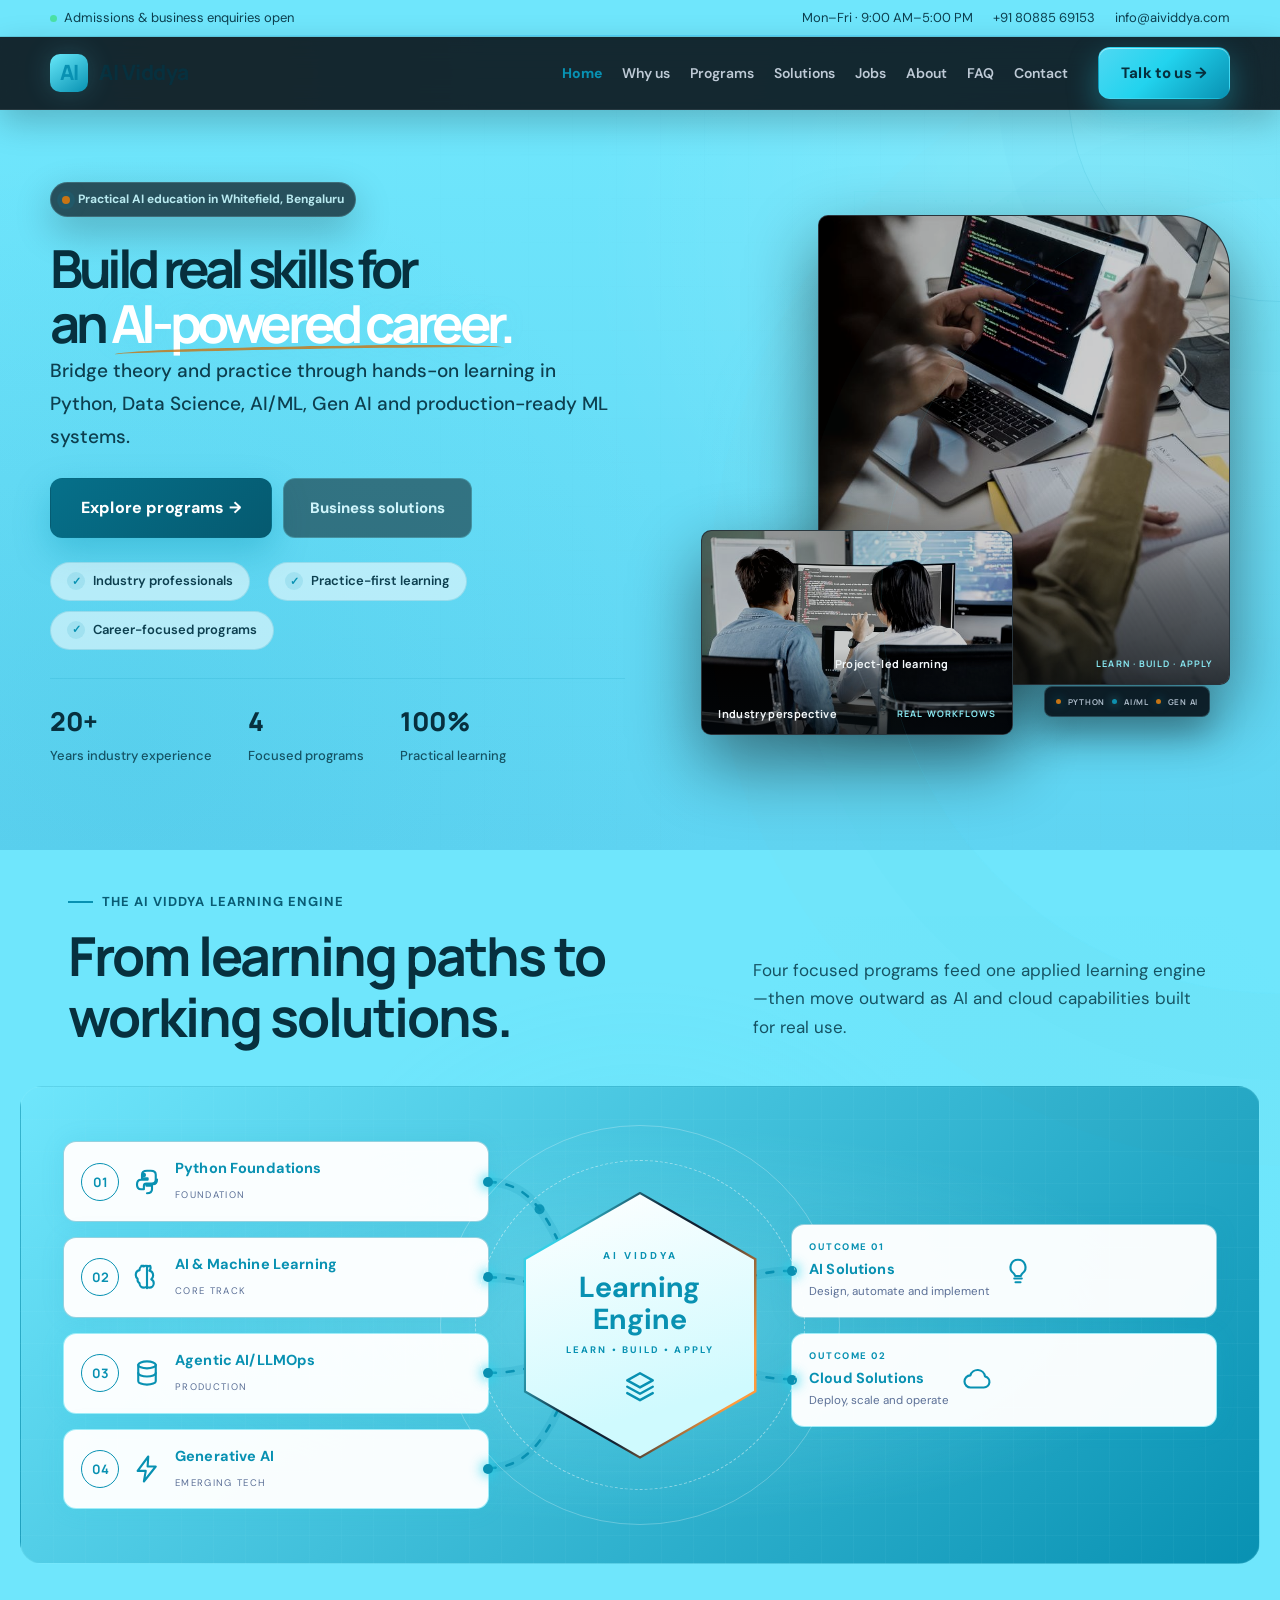
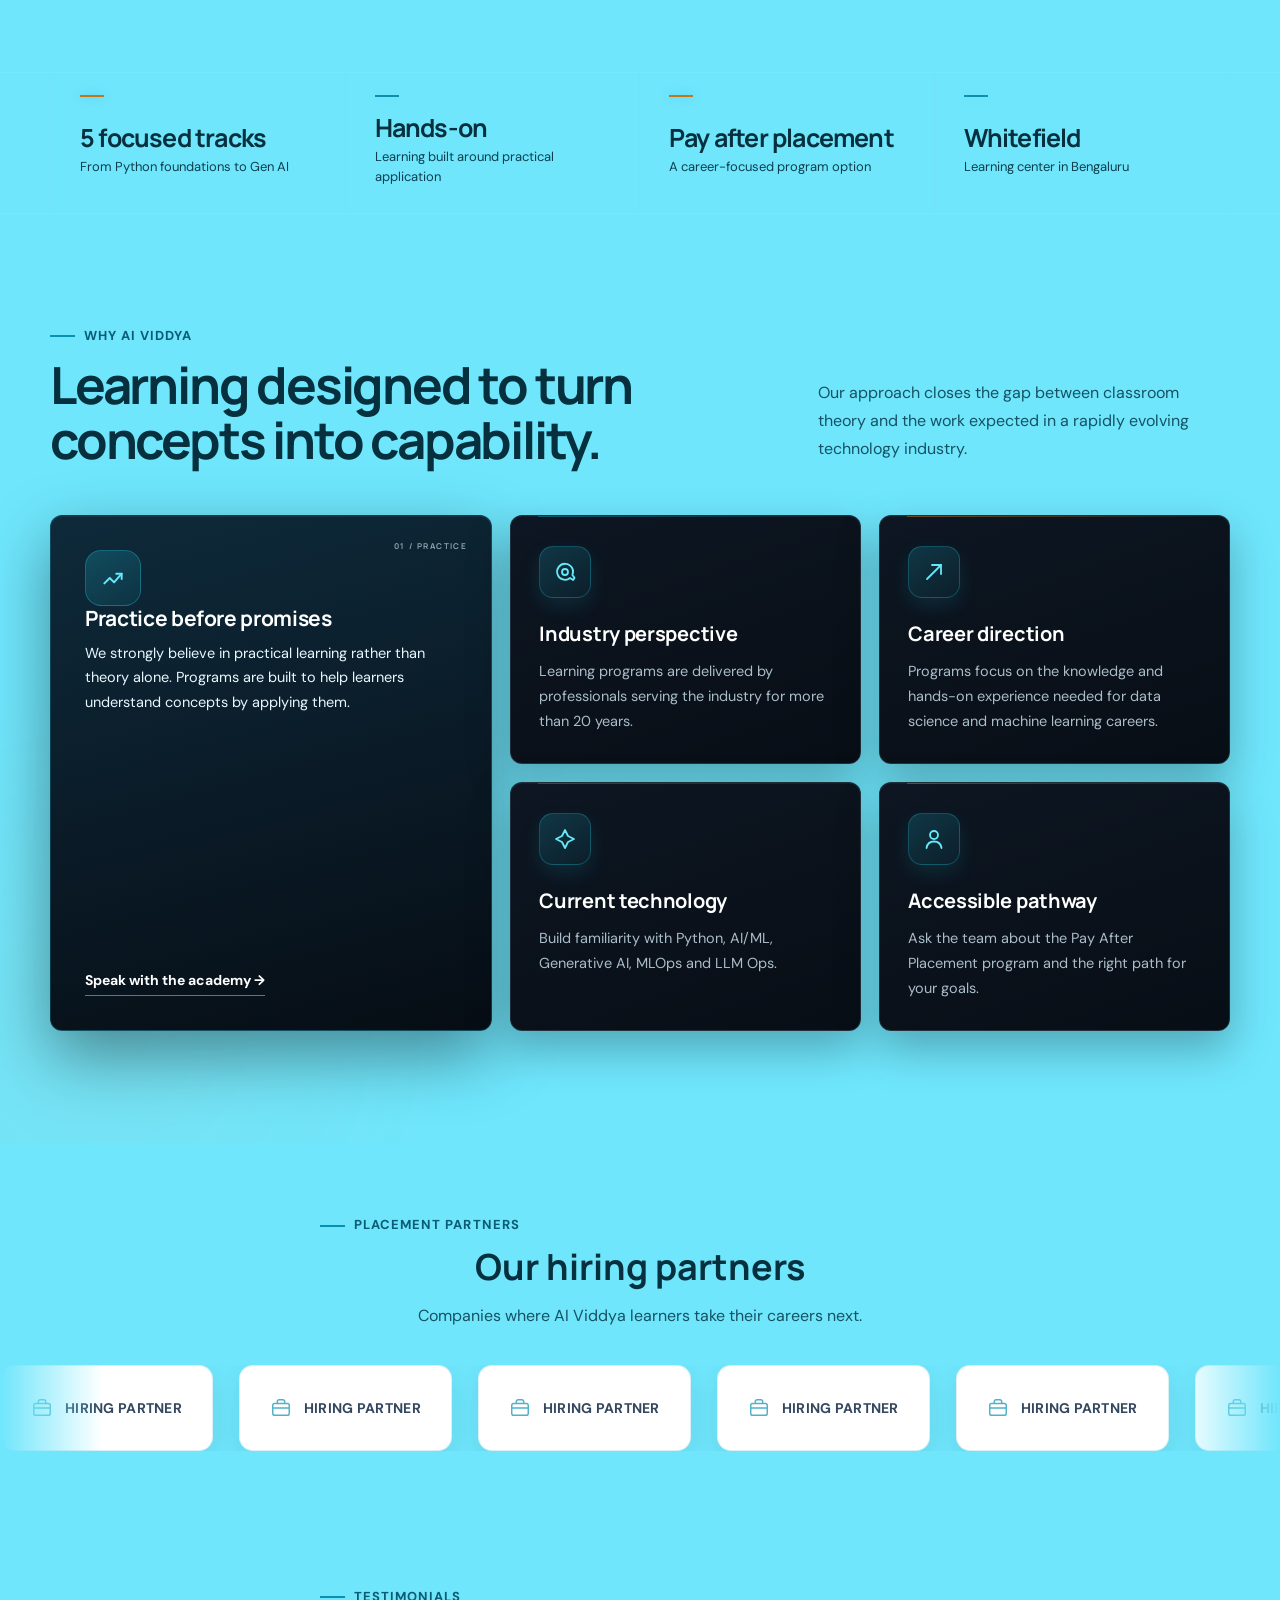
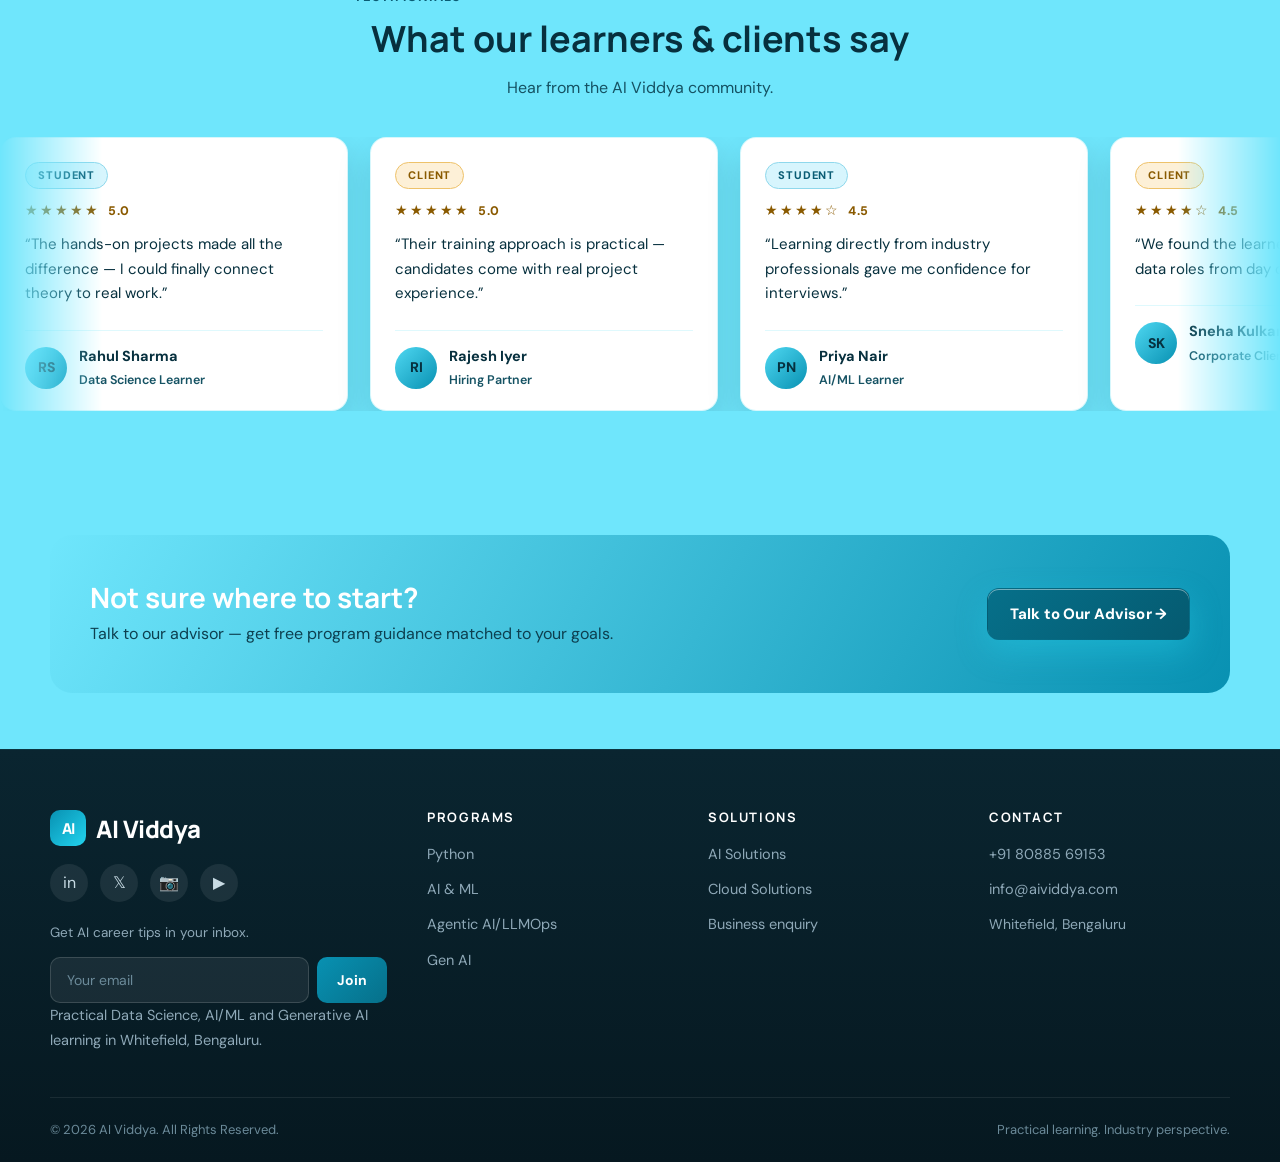
==== commit ad2aa70d: "All 3 phases: readability + polish + enhancements" ====
--- a/index.html
+++ b/index.html
@@ -63,7 +63,20 @@
 <!-- PLACEHOLDER TESTIMONIALS: design placeholders only. Replace with real client/student feedback (names + quotes + photos) when received from the client. Do NOT publish as-is. -->
 <div class="t-marquee"><!-- PLACEHOLDER TESTIMONIALS: fictional names/quotes for design only. Replace with REAL client/student feedback before publishing. Do NOT go live as-is. --><div class="t-track"><article class="t-card"><span class="t-tag t-student">Student</span><div class="t-stars">★★★★★<span class="t-rating">5.0</span></div><p>&ldquo;The hands-on projects made all the difference — I could finally connect theory to real work.&rdquo;</p><div class="t-person"><span class="t-avatar">RS</span><span class="t-who"><span class="t-name">Rahul Sharma</span><span class="t-role">Data Science Learner</span></span></div></article><article class="t-card"><span class="t-tag t-client">Client</span><div class="t-stars">★★★★★<span class="t-rating">5.0</span></div><p>&ldquo;Their training approach is practical — candidates come with real project experience.&rdquo;</p><div class="t-person"><span class="t-avatar">RI</span><span class="t-who"><span class="t-name">Rajesh Iyer</span><span class="t-role">Hiring Partner</span></span></div></article><article class="t-card"><span class="t-tag t-student">Student</span><div class="t-stars">★★★★☆<span class="t-rating">4.5</span></div><p>&ldquo;Learning directly from industry professionals gave me confidence for interviews.&rdquo;</p><div class="t-person"><span class="t-avatar">PN</span><span class="t-who"><span class="t-name">Priya Nair</span><span class="t-role">AI/ML Learner</span></span></div></article><article class="t-card"><span class="t-tag t-client">Client</span><div class="t-stars">★★★★☆<span class="t-rating">4.5</span></div><p>&ldquo;We found the learners well-prepared for data roles from day one.&rdquo;</p><div class="t-person"><span class="t-avatar">SK</span><span class="t-who"><span class="t-name">Sneha Kulkarni</span><span class="t-role">Corporate Client</span></span></div></article><article class="t-card"><span class="t-tag t-student">Student</span><div class="t-stars">★★★★★<span class="t-rating">5.0</span></div><p>&ldquo;The placement support helped me understand what employers actually look for.&rdquo;</p><div class="t-person"><span class="t-avatar">AV</span><span class="t-who"><span class="t-name">Amit Verma</span><span class="t-role">Gen AI Learner</span></span></div></article><article class="t-card"><span class="t-tag t-client">Client</span><div class="t-stars">★★★★★<span class="t-rating">5.0</span></div><p>&ldquo;A reliable partner for building job-ready AI talent.&rdquo;</p><div class="t-person"><span class="t-avatar">VM</span><span class="t-who"><span class="t-name">Vikram Mehta</span><span class="t-role">Industry Client</span></span></div></article><article class="t-card"><span class="t-tag t-student">Student</span><div class="t-stars">★★★★★<span class="t-rating">5.0</span></div><p>&ldquo;The hands-on projects made all the difference — I could finally connect theory to real work.&rdquo;</p><div class="t-person"><span class="t-avatar">RS</span><span class="t-who"><span class="t-name">Rahul Sharma</span><span class="t-role">Data Science Learner</span></span></div></article><article class="t-card"><span class="t-tag t-client">Client</span><div class="t-stars">★★★★★<span class="t-rating">5.0</span></div><p>&ldquo;Their training approach is practical — candidates come with real project experience.&rdquo;</p><div class="t-person"><span class="t-avatar">RI</span><span class="t-who"><span class="t-name">Rajesh Iyer</span><span class="t-role">Hiring Partner</span></span></div></article><article class="t-card"><span class="t-tag t-student">Student</span><div class="t-stars">★★★★☆<span class="t-rating">4.5</span></div><p>&ldquo;Learning directly from industry professionals gave me confidence for interviews.&rdquo;</p><div class="t-person"><span class="t-avatar">PN</span><span class="t-who"><span class="t-name">Priya Nair</span><span class="t-role">AI/ML Learner</span></span></div></article><article class="t-card"><span class="t-tag t-client">Client</span><div class="t-stars">★★★★☆<span class="t-rating">4.5</span></div><p>&ldquo;We found the learners well-prepared for data roles from day one.&rdquo;</p><div class="t-person"><span class="t-avatar">SK</span><span class="t-who"><span class="t-name">Sneha Kulkarni</span><span class="t-role">Corporate Client</span></span></div></article><article class="t-card"><span class="t-tag t-student">Student</span><div class="t-stars">★★★★★<span class="t-rating">5.0</span></div><p>&ldquo;The placement support helped me understand what employers actually look for.&rdquo;</p><div class="t-person"><span class="t-avatar">AV</span><span class="t-who"><span class="t-name">Amit Verma</span><span class="t-role">Gen AI Learner</span></span></div></article><article class="t-card"><span class="t-tag t-client">Client</span><div class="t-stars">★★★★★<span class="t-rating">5.0</span></div><p>&ldquo;A reliable partner for building job-ready AI talent.&rdquo;</p><div class="t-person"><span class="t-avatar">VM</span><span class="t-who"><span class="t-name">Vikram Mehta</span><span class="t-role">Industry Client</span></span></div></article></div></div></section>
 
-    <div class="wrap"><div class="cta-band"><div><h2>Not sure where to start?</h2><p>Talk to our advisor — get free program guidance matched to your goals.</p></div><a class="btn primary" href="contact.html" style="background:#fff;color:#0891b2">Talk to Our Advisor →</a></div></div><footer><div class="wrap"><div class="footer-grid"><div><div class="footer-brand">AI Viddya</div><p style="max-width:340px">Practical Data Science, AI/ML and Generative AI learning in Whitefield, Bengaluru.</p></div><div class="footer-col"><h3>Programs</h3><a href="programs.html">Python</a><a href="programs.html">AI & ML</a><a href="programs.html">Agentic AI/LLMOps</a><a href="programs.html">Gen AI</a></div><div class="footer-col"><h3>Solutions</h3><a href="solutions.html">AI Solutions</a><a href="solutions.html">Cloud Solutions</a><a href="contact.html">Business enquiry</a></div><div class="footer-col"><h3>Contact</h3><a href="tel:+918088569153">+91 80885 69153</a><a href="mailto:info@aividdya.com">info@aividdya.com</a><span style="font-size:14px">Whitefield, Bengaluru</span></div></div><div class="copyright"><span>© 2026 AI Viddya. All Rights Reserved.</span><span>Practical learning. Industry perspective.</span></div></div></footer>
+    <div class="wrap"><div class="cta-band"><div><h2>Not sure where to start?</h2><p>Talk to our advisor — get free program guidance matched to your goals.</p></div><a class="btn primary" href="contact.html" style="background:#fff;color:#0891b2">Talk to Our Advisor →</a></div></div><footer><div class="wrap"><div class="footer-grid"><div><div class="footer-brand">AI Viddya</div>
+        <div class="footer-social">
+          <a href="#" aria-label="LinkedIn" title="LinkedIn">in</a>
+          <a href="#" aria-label="Twitter" title="Twitter">𝕏</a>
+          <a href="#" aria-label="Instagram" title="Instagram">📷</a>
+          <a href="#" aria-label="YouTube" title="YouTube">▶</a>
+        </div>
+        <div class="footer-newsletter">
+          <p>Get AI career tips in your inbox.</p>
+          <form class="newsletter-form" onsubmit="return false">
+            <input type="email" placeholder="Your email" aria-label="Email for newsletter">
+            <button type="submit">Join</button>
+          </form>
+        </div><p style="max-width:340px">Practical Data Science, AI/ML and Generative AI learning in Whitefield, Bengaluru.</p></div><div class="footer-col"><h3>Programs</h3><a href="programs.html">Python</a><a href="programs.html">AI & ML</a><a href="programs.html">Agentic AI/LLMOps</a><a href="programs.html">Gen AI</a></div><div class="footer-col"><h3>Solutions</h3><a href="solutions.html">AI Solutions</a><a href="solutions.html">Cloud Solutions</a><a href="contact.html">Business enquiry</a></div><div class="footer-col"><h3>Contact</h3><a href="tel:+918088569153">+91 80885 69153</a><a href="mailto:info@aividdya.com">info@aividdya.com</a><span style="font-size:14px">Whitefield, Bengaluru</span></div></div><div class="copyright"><span>© 2026 AI Viddya. All Rights Reserved.</span><span>Practical learning. Industry perspective.</span></div></div></footer>
 <script>
     (function(){
       document.querySelectorAll('a[href^="#"]').forEach(function(a){a.addEventListener('click',function(e){var id=a.getAttribute('href').slice(1),el=id?document.getElementById(id):null;if(el){e.preventDefault();el.scrollIntoView({behavior:'smooth',block:'start'});history.replaceState(null,'',location.pathname+location.search)}})});
--- a/styles.css
+++ b/styles.css
@@ -177,3 +177,209 @@
 .hero-note{color:#0d3f4f !important}
 .hero-note span{color:#134a5e;font-weight:600}
 .hero-note span:before{color:#0a7d9c}
+
+/* === Hero professional improvements (2026-10-14) === */
+/* 1. Button hierarchy - primary more prominent */
+.hero .btn.primary{
+  padding:16px 30px;font-size:16px;
+  box-shadow:0 14px 34px rgba(8,145,178,.35);
+  background:linear-gradient(135deg,#0891b2,#0a7d9c);
+}
+.hero .btn.secondary{
+  padding:14px 26px;opacity:.92;
+}
+/* 2. Background texture - subtle geometric */
+.hero{
+  background:
+    radial-gradient(circle at 85% 15%,rgba(255,255,255,.14),transparent 40%),
+    radial-gradient(circle at 10% 85%,rgba(8,145,178,.1),transparent 45%),
+    linear-gradient(180deg,#6fe6fc,#5fd4f2);
+}
+/* 3. Trust badges - pill style */
+.hero-note{
+  display:flex;gap:10px;flex-wrap:wrap;margin-top:22px;
+}
+.hero-note span{
+  background:rgba(255,255,255,.55);
+  border:1px solid rgba(8,145,178,.18);
+  padding:8px 16px;border-radius:20px;
+  font-size:13px;font-weight:600;color:#0d3f4f;
+  backdrop-filter:blur(4px);
+  display:inline-flex;align-items:center;gap:6px;
+}
+.hero-note span:before{
+  content:"✓";color:#0891b2;font-weight:800;
+  background:rgba(8,145,178,.12);
+  width:18px;height:18px;border-radius:50%;
+  display:inline-grid;place-items:center;font-size:11px;
+  margin-right:2px;
+}
+/* 4. Image treatment - border + glow */
+.hero-photo{
+  border:1px solid rgba(255,255,255,.4);
+  box-shadow:0 30px 80px rgba(7,48,62,.25),0 0 0 1px rgba(8,145,178,.1);
+}
+.floating-card{
+  border:1px solid rgba(255,255,255,.5);
+  box-shadow:0 20px 50px rgba(7,48,62,.2);
+  backdrop-filter:blur(8px);
+  background:rgba(255,255,255,.92);
+}
+/* 5. Stats strip */
+.hero-stats{
+  display:flex;gap:36px;margin-top:28px;padding-top:22px;
+  border-top:1px solid rgba(8,145,178,.15);
+}
+.hero-stat strong{
+  display:block;font-size:26px;font-weight:800;color:#07303e;
+  font-family:Manrope,sans-serif;letter-spacing:-.5px;
+}
+.hero-stat span{font-size:13px;color:#155263;font-weight:500}
+
+/* === Employer form autofill fix + Footer professional (2026-10-14) === */
+input:-webkit-autofill,
+input:-webkit-autofill:hover,
+input:-webkit-autofill:focus,
+input:-webkit-autofill:active{
+  -webkit-text-fill-color:#0d3f4f !important;
+  -webkit-box-shadow:0 0 0 1000px #ffffff inset !important;
+  box-shadow:0 0 0 1000px #ffffff inset !important;
+  transition:background-color 5000s ease-in-out 0s;
+  caret-color:#0d3f4f;
+}
+/* Footer professional */
+footer{
+  background:linear-gradient(180deg,#0a2530,#061820);
+  color:#c8dbe4;padding:60px 0 0;margin-top:0;
+  border-top:1px solid rgba(34,211,238,.15);
+}
+.footer-grid{
+  display:grid;grid-template-columns:1.4fr 1fr 1fr 1fr;gap:40px;
+  padding-bottom:44px;
+}
+.footer-brand{
+  font-family:Manrope,sans-serif;font-weight:800;font-size:24px;
+  color:#ffffff;margin-bottom:14px;letter-spacing:-.5px;
+  display:flex;align-items:center;gap:10px;
+}
+.footer-brand:before{
+  content:"AI";display:grid;place-items:center;
+  width:36px;height:36px;border-radius:10px;
+  background:linear-gradient(135deg,#0891b2,#22d3ee);
+  color:#fff;font-size:15px;font-weight:800;
+}
+.footer-grid p{color:#8fa9b8;font-size:14.5px;line-height:1.7;margin:0}
+.footer-col h3{
+  color:#ffffff;font-size:13px;font-weight:700;
+  text-transform:uppercase;letter-spacing:.12em;margin:0 0 18px;
+}
+.footer-col a,.footer-col span{
+  display:block;color:#8fa9b8;font-size:14.5px;margin-bottom:12px;
+  text-decoration:none;transition:color .2s;
+}
+.footer-col a:hover{color:#67e8f9}
+.copyright{
+  border-top:1px solid rgba(255,255,255,.08);
+  padding:22px 0;margin-top:0;
+  display:flex;justify-content:space-between;align-items:center;
+  font-size:13px;color:#6b8a99;flex-wrap:wrap;gap:10px;
+}
+
+/* === Contact form dark card fix (2026-10-14) === */
+.form{background:#0c1622 !important;border:1px solid rgba(135,181,201,.2)}
+.form h3{color:#ffffff !important}
+.form label{color:#a9bdc9 !important}
+.form input,.form select,.form textarea{
+  background:#ffffff !important;color:#0d3f4f !important;
+  border:1px solid #d7e8f0 !important;
+}
+.form input::placeholder,.form textarea::placeholder{color:#8aa0b4}
+/* Stronger autofill - force white bg and dark text */
+.form input:-webkit-autofill,
+.form input:-webkit-autofill:hover,
+.form input:-webkit-autofill:focus,
+.form input:-webkit-autofill:active{
+  -webkit-text-fill-color:#0d3f4f !important;
+  -webkit-box-shadow:0 0 0 1000px #ffffff inset !important;
+  box-shadow:0 0 0 1000px #ffffff inset !important;
+  background-color:#ffffff !important;
+  color:#0d3f4f !important;
+}
+.form .form-note{color:#8fa5b3 !important}
+.form .btn{color:#fff}
+
+/* === PHASE 1: Readability fixes (2026-10-14) === */
+/* 1a. Kicker - force visible dark teal everywhere, kill invisible variants */
+.kicker{color:#0a5c74 !important}
+.kicker:before{background:#0891b2 !important}
+/* 1b. Button contrast - darker for 4.5:1 */
+.btn.primary,.hero .btn.primary{
+  background:linear-gradient(135deg,#06708a,#055a70) !important;
+  color:#ffffff !important;
+}
+/* 1c. Contact left panel - darker readable text */
+.contact-info p,.contact-detail p{color:#0d3f4f !important}
+.contact-detail strong{color:#07303e !important}
+/* 1d. Solutions page - fix muted text on dark */
+.solutions .muted,.solutions p{color:#c8dbe4 !important}
+.solutions h2,.solutions h3{color:#ffffff !important}
+
+
+/* === PHASE 2: Polish (2026-10-14) === */
+/* 2a. Jobs cards - match site style */
+.job-card{
+  background:#ffffff;border:1px solid rgba(8,145,178,.14);
+  border-radius:16px;padding:24px;
+  box-shadow:0 8px 24px rgba(7,48,62,.07);
+  transition:transform .25s,box-shadow .25s;
+}
+.job-card:hover{transform:translateY(-3px);box-shadow:0 16px 40px rgba(7,48,62,.12)}
+.job-card h3{color:#07303e !important;font-size:18px;margin:0 0 8px}
+.job-card .company{color:#0891b2;font-weight:600;font-size:14px}
+.job-card .meta{color:#5b6f96;font-size:13px}
+.job-card .badge-direct{
+  background:rgba(8,145,178,.12);color:#06708a;
+  padding:4px 12px;border-radius:12px;font-size:12px;font-weight:700;
+}
+/* 2b. FAQ accordion smooth */
+.faq-item{transition:all .3s ease;overflow:hidden}
+.faq-a{max-height:0;opacity:0;transition:max-height .35s ease,opacity .3s ease,padding .3s}
+.faq-item.open .faq-a{max-height:500px;opacity:1}
+.faq-item.open{border-color:rgba(8,145,178,.3)}
+/* 2c. Dashboard status badges */
+.st-pending{background:#fef3c7;color:#92400e;padding:4px 12px;border-radius:12px;font-size:12px;font-weight:700}
+.st-approved{background:#d1fae5;color:#065f46;padding:4px 12px;border-radius:12px;font-size:12px;font-weight:700}
+.st-rejected{background:#fee2e2;color:#991b1b;padding:4px 12px;border-radius:12px;font-size:12px;font-weight:700}
+/* 2d. Footer social icons */
+.footer-social{display:flex;gap:12px;margin-top:18px}
+.footer-social a{
+  width:38px;height:38px;border-radius:50%;display:grid;place-items:center;
+  background:rgba(255,255,255,.08);color:#c8dbe4;transition:all .25s;
+  text-decoration:none;font-size:16px;
+}
+.footer-social a:hover{background:#0891b2;color:#fff;transform:translateY(-2px)}
+
+
+/* === PHASE 3: Enhancements (2026-10-14) === */
+/* 3a. Map embed */
+.map-embed{border-radius:16px;overflow:hidden;margin-top:24px;box-shadow:0 12px 32px rgba(7,48,62,.12)}
+.map-embed iframe{width:100%;height:280px;border:0;display:block}
+/* 3b. Newsletter in footer */
+.footer-newsletter{margin-top:20px}
+.footer-newsletter p{font-size:13.5px;color:#8fa9b8;margin-bottom:12px}
+.newsletter-form{display:flex;gap:8px}
+.newsletter-form input{
+  flex:1;padding:11px 16px;border-radius:10px;border:1px solid rgba(255,255,255,.15);
+  background:rgba(255,255,255,.07);color:#fff;font-size:14px;
+}
+.newsletter-form input::placeholder{color:#6b8a99}
+.newsletter-form button{
+  padding:11px 20px;border-radius:10px;border:0;cursor:pointer;
+  background:linear-gradient(135deg,#0891b2,#06708a);color:#fff;font-weight:700;font-size:14px;
+}
+/* 3c. About visual breaks */
+.about-highlight{
+  background:linear-gradient(135deg,rgba(8,145,178,.08),rgba(34,211,238,.04));
+  border-left:4px solid #0891b2;border-radius:0 12px 12px 0;
+  padding:20px 24px;margin:28px 0;
+}
